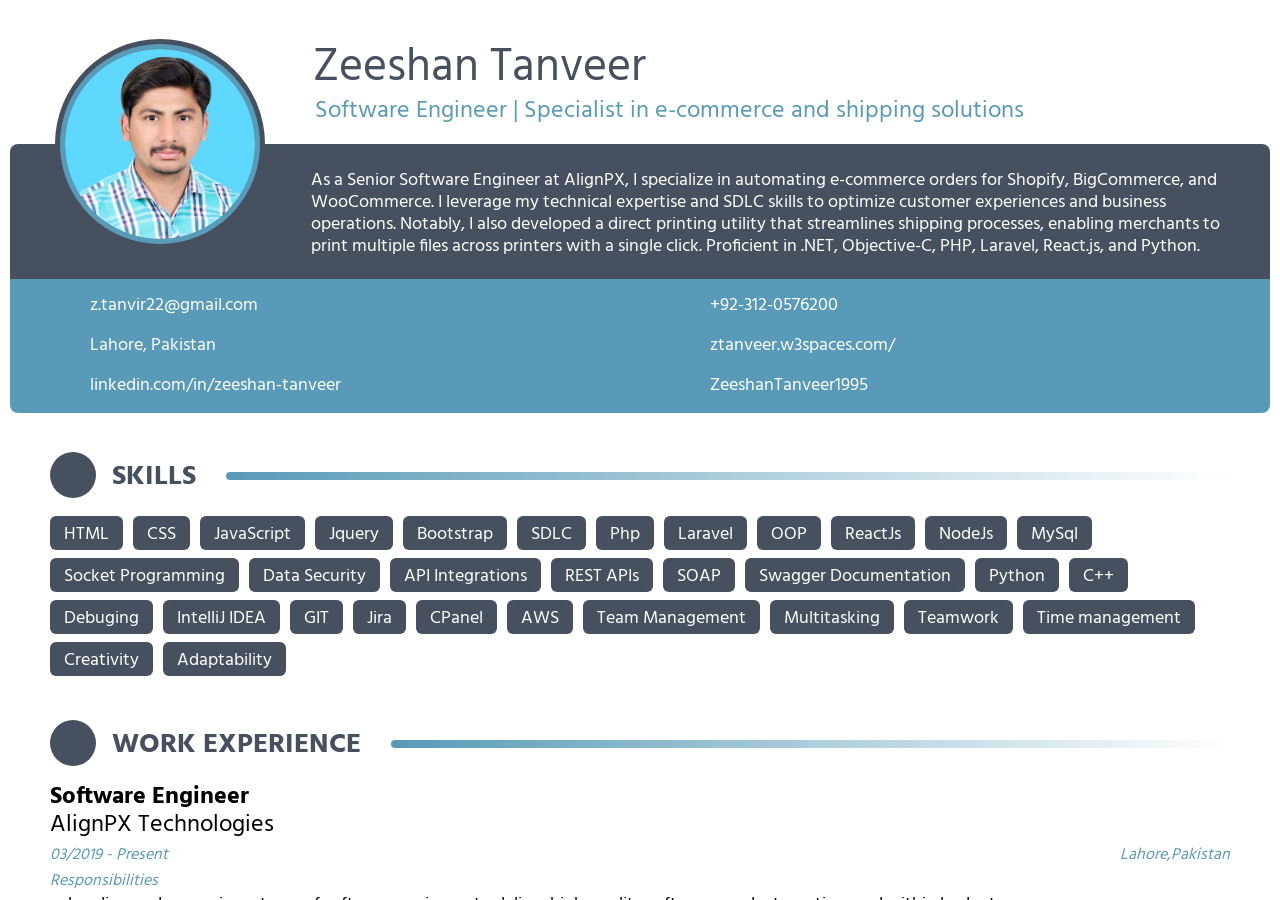
==== cv.html @ d934bdee "Update CV" ====
<!DOCTYPE html>
<!-- saved from url=(0073)https://novoresume.com/editor/resume/0f736590-a42b-11e8-a853-9d847cae6b27 -->
<html lang="en-US" xml:lang="en-US" id="q1xt_q-html" class="" style="">
<head>
    <meta http-equiv="Content-Type" content="text/html; charset=UTF-8">
    <link type="text/css" rel="stylesheet"
          href="./Novoresume_files/32e49870-25e3-11ee-87a1-9742576e4358-yna-side.min.css">
    <meta name="copyright" content="Novorésumé ApS">
    <meta name="format-detection" content="telephone=no">
    <meta name="viewport" content="width=device-width,minimum-scale=1">
    <link rel="shortcut icon" href="https://novoresume.com/nvlib/images/favi/favi.png">
    <link rel="apple-touch-icon" sizes="57x57" href="https://novoresume.com/nvlib/images/favi/57x57.png">
    <link rel="apple-touch-icon" sizes="60x60" href="https://novoresume.com/nvlib/images/favi/60x60.png">
    <link rel="apple-touch-icon" sizes="72x72" href="https://novoresume.com/nvlib/images/favi/72x72.png">
    <link rel="apple-touch-icon" sizes="76x76" href="https://novoresume.com/nvlib/images/favi/76x76.png">
    <link rel="apple-touch-icon" sizes="114x114" href="https://novoresume.com/nvlib/images/favi/114x114.png">
    <link rel="apple-touch-icon" sizes="120x120" href="https://novoresume.com/nvlib/images/favi/120x120.png">
    <link rel="apple-touch-icon" sizes="144x144" href="https://novoresume.com/nvlib/images/favi/144x144.png">
    <link rel="apple-touch-icon" sizes="152x152" href="https://novoresume.com/nvlib/images/favi/152x152.png">
    <link rel="apple-touch-icon" sizes="180x180" href="https://novoresume.com/nvlib/images/favi/180x180.png">
    <link rel="icon" type="image/png" sizes="192x192" href="https://novoresume.com/nvlib/images/favi/192x192.png">
    <link rel="icon" type="image/png" sizes="32x32" href="https://novoresume.com/nvlib/images/favi/32x32.png">
    <link rel="icon" type="image/png" sizes="96x96" href="https://novoresume.com/nvlib/images/favi/96x96.png">
    <link rel="icon" type="image/png" sizes="16x16" href="https://novoresume.com/nvlib/images/favi/16x16.png">
    <style>.q1um_q[data-q1un_q-option="ubuntu"] .q1un_q-a p, .q1um_q[data-q1un_q-option="ubuntu"] .q1un_q-a .q1ro_q p, .q1um_q[data-q1un_q-option="ubuntu"] .q1un_q-a .q1ro_q-el p, .q1um_q[data-q1un_q-option="ubuntu"] .q1un_q-a span, .q1um_q[data-q1un_q-option="ubuntu"] .q1un_q-a .q1ro_q span, .q1um_q[data-q1un_q-option="ubuntu"] .q1un_q-a .q1ro_q-el span, .q1um_q[data-q1un_q-option="ubuntu"] .q1un_q-a a, .q1um_q[data-q1un_q-option="ubuntu"] .q1un_q-a .q1ro_q a, .q1um_q[data-q1un_q-option="ubuntu"] .q1un_q-a .q1ro_q-el a, .q1um_q[data-q1un_q-option="ubuntu"] .q1un_q-a li, .q1um_q[data-q1un_q-option="ubuntu"] .q1un_q-a .q1ro_q li, .q1um_q[data-q1un_q-option="ubuntu"] .q1un_q-a .q1ro_q-el li, .q1um_q[data-q1un_q-option="ubuntu"] .q1un_q-a u, .q1um_q[data-q1un_q-option="ubuntu"] .q1un_q-a .q1ro_q u, .q1um_q[data-q1un_q-option="ubuntu"] .q1un_q-a .q1ro_q-el u, .q1um_q[data-q1un_q-option="ubuntu"] .q1un_q-a b, .q1um_q[data-q1un_q-option="ubuntu"] .q1un_q-a .q1ro_q b, .q1um_q[data-q1un_q-option="ubuntu"] .q1un_q-a .q1ro_q-el b, .q1um_q[data-q1un_q-option="ubuntu"] .q1un_q-a i, .q1um_q[data-q1un_q-option="ubuntu"] .q1un_q-a .q1ro_q i, .q1um_q[data-q1un_q-option="ubuntu"] .q1un_q-a .q1ro_q-el i, .q1um_q[data-q1un_q-option="ubuntu"] .q1un_q-a ul, .q1um_q[data-q1un_q-option="ubuntu"] .q1un_q-a .q1ro_q ul, .q1um_q[data-q1un_q-option="ubuntu"] .q1un_q-a .q1ro_q-el ul, .q1um_q[data-q1un_q-option="ubuntu"] .q1un_q-a, .q1um_q[data-q1un_q-option="ubuntu"] .q1un_q-a .q1ro_q, .q1um_q[data-q1un_q-option="ubuntu"] .q1un_q-a .q1ro_q-el {
        font-family: 'Ubuntu' !important;
    }

    .q1um_q[data-q1un_q-option="ubuntu"] .q1un_q-b p, .q1um_q[data-q1un_q-option="ubuntu"] .q1un_q-b .q1ro_q p, .q1um_q[data-q1un_q-option="ubuntu"] .q1un_q-b .q1ro_q-el p, .q1um_q[data-q1un_q-option="ubuntu"] .q1un_q-b span, .q1um_q[data-q1un_q-option="ubuntu"] .q1un_q-b .q1ro_q span, .q1um_q[data-q1un_q-option="ubuntu"] .q1un_q-b .q1ro_q-el span, .q1um_q[data-q1un_q-option="ubuntu"] .q1un_q-b a, .q1um_q[data-q1un_q-option="ubuntu"] .q1un_q-b .q1ro_q a, .q1um_q[data-q1un_q-option="ubuntu"] .q1un_q-b .q1ro_q-el a, .q1um_q[data-q1un_q-option="ubuntu"] .q1un_q-b li, .q1um_q[data-q1un_q-option="ubuntu"] .q1un_q-b .q1ro_q li, .q1um_q[data-q1un_q-option="ubuntu"] .q1un_q-b .q1ro_q-el li, .q1um_q[data-q1un_q-option="ubuntu"] .q1un_q-b u, .q1um_q[data-q1un_q-option="ubuntu"] .q1un_q-b .q1ro_q u, .q1um_q[data-q1un_q-option="ubuntu"] .q1un_q-b .q1ro_q-el u, .q1um_q[data-q1un_q-option="ubuntu"] .q1un_q-b b, .q1um_q[data-q1un_q-option="ubuntu"] .q1un_q-b .q1ro_q b, .q1um_q[data-q1un_q-option="ubuntu"] .q1un_q-b .q1ro_q-el b, .q1um_q[data-q1un_q-option="ubuntu"] .q1un_q-b i, .q1um_q[data-q1un_q-option="ubuntu"] .q1un_q-b .q1ro_q i, .q1um_q[data-q1un_q-option="ubuntu"] .q1un_q-b .q1ro_q-el i, .q1um_q[data-q1un_q-option="ubuntu"] .q1un_q-b ul, .q1um_q[data-q1un_q-option="ubuntu"] .q1un_q-b .q1ro_q ul, .q1um_q[data-q1un_q-option="ubuntu"] .q1un_q-b .q1ro_q-el ul, .q1um_q[data-q1un_q-option="ubuntu"] .q1un_q-b, .q1um_q[data-q1un_q-option="ubuntu"] .q1un_q-b .q1ro_q, .q1um_q[data-q1un_q-option="ubuntu"] .q1un_q-b .q1ro_q-el {
        font-family: 'Ubuntu' !important;
    }

    .q1um_q[data-q1un_q-option="ubuntu"] .q1un_q-c p, .q1um_q[data-q1un_q-option="ubuntu"] .q1un_q-c .q1ro_q p, .q1um_q[data-q1un_q-option="ubuntu"] .q1un_q-c .q1ro_q-el p, .q1um_q[data-q1un_q-option="ubuntu"] .q1un_q-c span, .q1um_q[data-q1un_q-option="ubuntu"] .q1un_q-c .q1ro_q span, .q1um_q[data-q1un_q-option="ubuntu"] .q1un_q-c .q1ro_q-el span, .q1um_q[data-q1un_q-option="ubuntu"] .q1un_q-c a, .q1um_q[data-q1un_q-option="ubuntu"] .q1un_q-c .q1ro_q a, .q1um_q[data-q1un_q-option="ubuntu"] .q1un_q-c .q1ro_q-el a, .q1um_q[data-q1un_q-option="ubuntu"] .q1un_q-c li, .q1um_q[data-q1un_q-option="ubuntu"] .q1un_q-c .q1ro_q li, .q1um_q[data-q1un_q-option="ubuntu"] .q1un_q-c .q1ro_q-el li, .q1um_q[data-q1un_q-option="ubuntu"] .q1un_q-c u, .q1um_q[data-q1un_q-option="ubuntu"] .q1un_q-c .q1ro_q u, .q1um_q[data-q1un_q-option="ubuntu"] .q1un_q-c .q1ro_q-el u, .q1um_q[data-q1un_q-option="ubuntu"] .q1un_q-c b, .q1um_q[data-q1un_q-option="ubuntu"] .q1un_q-c .q1ro_q b, .q1um_q[data-q1un_q-option="ubuntu"] .q1un_q-c .q1ro_q-el b, .q1um_q[data-q1un_q-option="ubuntu"] .q1un_q-c i, .q1um_q[data-q1un_q-option="ubuntu"] .q1un_q-c .q1ro_q i, .q1um_q[data-q1un_q-option="ubuntu"] .q1un_q-c .q1ro_q-el i, .q1um_q[data-q1un_q-option="ubuntu"] .q1un_q-c ul, .q1um_q[data-q1un_q-option="ubuntu"] .q1un_q-c .q1ro_q ul, .q1um_q[data-q1un_q-option="ubuntu"] .q1un_q-c .q1ro_q-el ul, .q1um_q[data-q1un_q-option="ubuntu"] .q1un_q-c, .q1um_q[data-q1un_q-option="ubuntu"] .q1un_q-c .q1ro_q, .q1um_q[data-q1un_q-option="ubuntu"] .q1un_q-c .q1ro_q-el {
        font-family: 'Ubuntu' !important;
    }

    .q1um_q[data-q1un_q-option="ubuntu"] .q1rq_q-letter-content-text p {
        font-family: 'Ubuntu' !important;
    }

    .q1um_q[data-q1un_q-option="ubuntu"] .q1rq_q-letter-content-text span {
        font-family: 'Ubuntu' !important;
    }

    .q1um_q[data-q1un_q-option="ubuntu"] .q1rq_q-letter-content-text a {
        font-family: 'Ubuntu' !important;
    }

    .q1um_q[data-q1un_q-option="ubuntu"] .q1rq_q-letter-content-text li {
        font-family: 'Ubuntu' !important;
    }

    .q1um_q[data-q1un_q-option="ubuntu"] .q1rq_q-letter-content-text u {
        font-family: 'Ubuntu' !important;
    }

    .q1um_q[data-q1un_q-option="ubuntu"] .q1rq_q-letter-content-text b {
        font-family: 'Ubuntu' !important;
    }

    .q1um_q[data-q1un_q-option="ubuntu"] .q1rq_q-letter-content-text i {
        font-family: 'Ubuntu' !important;
    }

    .q1um_q[data-q1un_q-option="ubuntu"] .q1rq_q-letter-content-text ul {
        font-family: 'Ubuntu' !important;
    }

    .q1um_q[data-q1un_q-option="ubuntu"] .q1rq_q-letter-content-text {
        font-family: 'Ubuntu' !important;
    }

    .q1um_q[data-q1un_q-option="raleway"] .q1un_q-a p, .q1um_q[data-q1un_q-option="raleway"] .q1un_q-a .q1ro_q p, .q1um_q[data-q1un_q-option="raleway"] .q1un_q-a .q1ro_q-el p, .q1um_q[data-q1un_q-option="raleway"] .q1un_q-a span, .q1um_q[data-q1un_q-option="raleway"] .q1un_q-a .q1ro_q span, .q1um_q[data-q1un_q-option="raleway"] .q1un_q-a .q1ro_q-el span, .q1um_q[data-q1un_q-option="raleway"] .q1un_q-a a, .q1um_q[data-q1un_q-option="raleway"] .q1un_q-a .q1ro_q a, .q1um_q[data-q1un_q-option="raleway"] .q1un_q-a .q1ro_q-el a, .q1um_q[data-q1un_q-option="raleway"] .q1un_q-a li, .q1um_q[data-q1un_q-option="raleway"] .q1un_q-a .q1ro_q li, .q1um_q[data-q1un_q-option="raleway"] .q1un_q-a .q1ro_q-el li, .q1um_q[data-q1un_q-option="raleway"] .q1un_q-a u, .q1um_q[data-q1un_q-option="raleway"] .q1un_q-a .q1ro_q u, .q1um_q[data-q1un_q-option="raleway"] .q1un_q-a .q1ro_q-el u, .q1um_q[data-q1un_q-option="raleway"] .q1un_q-a b, .q1um_q[data-q1un_q-option="raleway"] .q1un_q-a .q1ro_q b, .q1um_q[data-q1un_q-option="raleway"] .q1un_q-a .q1ro_q-el b, .q1um_q[data-q1un_q-option="raleway"] .q1un_q-a i, .q1um_q[data-q1un_q-option="raleway"] .q1un_q-a .q1ro_q i, .q1um_q[data-q1un_q-option="raleway"] .q1un_q-a .q1ro_q-el i, .q1um_q[data-q1un_q-option="raleway"] .q1un_q-a ul, .q1um_q[data-q1un_q-option="raleway"] .q1un_q-a .q1ro_q ul, .q1um_q[data-q1un_q-option="raleway"] .q1un_q-a .q1ro_q-el ul, .q1um_q[data-q1un_q-option="raleway"] .q1un_q-a, .q1um_q[data-q1un_q-option="raleway"] .q1un_q-a .q1ro_q, .q1um_q[data-q1un_q-option="raleway"] .q1un_q-a .q1ro_q-el {
        font-family: 'Raleway' !important;
    }

    .q1um_q[data-q1un_q-option="raleway"] .q1un_q-b p, .q1um_q[data-q1un_q-option="raleway"] .q1un_q-b .q1ro_q p, .q1um_q[data-q1un_q-option="raleway"] .q1un_q-b .q1ro_q-el p, .q1um_q[data-q1un_q-option="raleway"] .q1un_q-b span, .q1um_q[data-q1un_q-option="raleway"] .q1un_q-b .q1ro_q span, .q1um_q[data-q1un_q-option="raleway"] .q1un_q-b .q1ro_q-el span, .q1um_q[data-q1un_q-option="raleway"] .q1un_q-b a, .q1um_q[data-q1un_q-option="raleway"] .q1un_q-b .q1ro_q a, .q1um_q[data-q1un_q-option="raleway"] .q1un_q-b .q1ro_q-el a, .q1um_q[data-q1un_q-option="raleway"] .q1un_q-b li, .q1um_q[data-q1un_q-option="raleway"] .q1un_q-b .q1ro_q li, .q1um_q[data-q1un_q-option="raleway"] .q1un_q-b .q1ro_q-el li, .q1um_q[data-q1un_q-option="raleway"] .q1un_q-b u, .q1um_q[data-q1un_q-option="raleway"] .q1un_q-b .q1ro_q u, .q1um_q[data-q1un_q-option="raleway"] .q1un_q-b .q1ro_q-el u, .q1um_q[data-q1un_q-option="raleway"] .q1un_q-b b, .q1um_q[data-q1un_q-option="raleway"] .q1un_q-b .q1ro_q b, .q1um_q[data-q1un_q-option="raleway"] .q1un_q-b .q1ro_q-el b, .q1um_q[data-q1un_q-option="raleway"] .q1un_q-b i, .q1um_q[data-q1un_q-option="raleway"] .q1un_q-b .q1ro_q i, .q1um_q[data-q1un_q-option="raleway"] .q1un_q-b .q1ro_q-el i, .q1um_q[data-q1un_q-option="raleway"] .q1un_q-b ul, .q1um_q[data-q1un_q-option="raleway"] .q1un_q-b .q1ro_q ul, .q1um_q[data-q1un_q-option="raleway"] .q1un_q-b .q1ro_q-el ul, .q1um_q[data-q1un_q-option="raleway"] .q1un_q-b, .q1um_q[data-q1un_q-option="raleway"] .q1un_q-b .q1ro_q, .q1um_q[data-q1un_q-option="raleway"] .q1un_q-b .q1ro_q-el {
        font-family: 'Raleway' !important;
    }

    .q1um_q[data-q1un_q-option="raleway"] .q1un_q-c p, .q1um_q[data-q1un_q-option="raleway"] .q1un_q-c .q1ro_q p, .q1um_q[data-q1un_q-option="raleway"] .q1un_q-c .q1ro_q-el p, .q1um_q[data-q1un_q-option="raleway"] .q1un_q-c span, .q1um_q[data-q1un_q-option="raleway"] .q1un_q-c .q1ro_q span, .q1um_q[data-q1un_q-option="raleway"] .q1un_q-c .q1ro_q-el span, .q1um_q[data-q1un_q-option="raleway"] .q1un_q-c a, .q1um_q[data-q1un_q-option="raleway"] .q1un_q-c .q1ro_q a, .q1um_q[data-q1un_q-option="raleway"] .q1un_q-c .q1ro_q-el a, .q1um_q[data-q1un_q-option="raleway"] .q1un_q-c li, .q1um_q[data-q1un_q-option="raleway"] .q1un_q-c .q1ro_q li, .q1um_q[data-q1un_q-option="raleway"] .q1un_q-c .q1ro_q-el li, .q1um_q[data-q1un_q-option="raleway"] .q1un_q-c u, .q1um_q[data-q1un_q-option="raleway"] .q1un_q-c .q1ro_q u, .q1um_q[data-q1un_q-option="raleway"] .q1un_q-c .q1ro_q-el u, .q1um_q[data-q1un_q-option="raleway"] .q1un_q-c b, .q1um_q[data-q1un_q-option="raleway"] .q1un_q-c .q1ro_q b, .q1um_q[data-q1un_q-option="raleway"] .q1un_q-c .q1ro_q-el b, .q1um_q[data-q1un_q-option="raleway"] .q1un_q-c i, .q1um_q[data-q1un_q-option="raleway"] .q1un_q-c .q1ro_q i, .q1um_q[data-q1un_q-option="raleway"] .q1un_q-c .q1ro_q-el i, .q1um_q[data-q1un_q-option="raleway"] .q1un_q-c ul, .q1um_q[data-q1un_q-option="raleway"] .q1un_q-c .q1ro_q ul, .q1um_q[data-q1un_q-option="raleway"] .q1un_q-c .q1ro_q-el ul, .q1um_q[data-q1un_q-option="raleway"] .q1un_q-c, .q1um_q[data-q1un_q-option="raleway"] .q1un_q-c .q1ro_q, .q1um_q[data-q1un_q-option="raleway"] .q1un_q-c .q1ro_q-el {
        font-family: 'Raleway' !important;
    }

    .q1um_q[data-q1un_q-option="raleway"] .q1rq_q-letter-content-text p {
        font-family: 'Raleway' !important;
    }

    .q1um_q[data-q1un_q-option="raleway"] .q1rq_q-letter-content-text span {
        font-family: 'Raleway' !important;
    }

    .q1um_q[data-q1un_q-option="raleway"] .q1rq_q-letter-content-text a {
        font-family: 'Raleway' !important;
    }

    .q1um_q[data-q1un_q-option="raleway"] .q1rq_q-letter-content-text li {
        font-family: 'Raleway' !important;
    }

    .q1um_q[data-q1un_q-option="raleway"] .q1rq_q-letter-content-text u {
        font-family: 'Raleway' !important;
    }

    .q1um_q[data-q1un_q-option="raleway"] .q1rq_q-letter-content-text b {
        font-family: 'Raleway' !important;
    }

    .q1um_q[data-q1un_q-option="raleway"] .q1rq_q-letter-content-text i {
        font-family: 'Raleway' !important;
    }

    .q1um_q[data-q1un_q-option="raleway"] .q1rq_q-letter-content-text ul {
        font-family: 'Raleway' !important;
    }

    .q1um_q[data-q1un_q-option="raleway"] .q1rq_q-letter-content-text {
        font-family: 'Raleway' !important;
    }

    .q1um_q[data-q1un_q-option="roboto"] .q1un_q-a p, .q1um_q[data-q1un_q-option="roboto"] .q1un_q-a .q1ro_q p, .q1um_q[data-q1un_q-option="roboto"] .q1un_q-a .q1ro_q-el p, .q1um_q[data-q1un_q-option="roboto"] .q1un_q-a span, .q1um_q[data-q1un_q-option="roboto"] .q1un_q-a .q1ro_q span, .q1um_q[data-q1un_q-option="roboto"] .q1un_q-a .q1ro_q-el span, .q1um_q[data-q1un_q-option="roboto"] .q1un_q-a a, .q1um_q[data-q1un_q-option="roboto"] .q1un_q-a .q1ro_q a, .q1um_q[data-q1un_q-option="roboto"] .q1un_q-a .q1ro_q-el a, .q1um_q[data-q1un_q-option="roboto"] .q1un_q-a li, .q1um_q[data-q1un_q-option="roboto"] .q1un_q-a .q1ro_q li, .q1um_q[data-q1un_q-option="roboto"] .q1un_q-a .q1ro_q-el li, .q1um_q[data-q1un_q-option="roboto"] .q1un_q-a u, .q1um_q[data-q1un_q-option="roboto"] .q1un_q-a .q1ro_q u, .q1um_q[data-q1un_q-option="roboto"] .q1un_q-a .q1ro_q-el u, .q1um_q[data-q1un_q-option="roboto"] .q1un_q-a b, .q1um_q[data-q1un_q-option="roboto"] .q1un_q-a .q1ro_q b, .q1um_q[data-q1un_q-option="roboto"] .q1un_q-a .q1ro_q-el b, .q1um_q[data-q1un_q-option="roboto"] .q1un_q-a i, .q1um_q[data-q1un_q-option="roboto"] .q1un_q-a .q1ro_q i, .q1um_q[data-q1un_q-option="roboto"] .q1un_q-a .q1ro_q-el i, .q1um_q[data-q1un_q-option="roboto"] .q1un_q-a ul, .q1um_q[data-q1un_q-option="roboto"] .q1un_q-a .q1ro_q ul, .q1um_q[data-q1un_q-option="roboto"] .q1un_q-a .q1ro_q-el ul, .q1um_q[data-q1un_q-option="roboto"] .q1un_q-a, .q1um_q[data-q1un_q-option="roboto"] .q1un_q-a .q1ro_q, .q1um_q[data-q1un_q-option="roboto"] .q1un_q-a .q1ro_q-el {
        font-family: 'Roboto' !important;
    }

    .q1um_q[data-q1un_q-option="roboto"] .q1un_q-b p, .q1um_q[data-q1un_q-option="roboto"] .q1un_q-b .q1ro_q p, .q1um_q[data-q1un_q-option="roboto"] .q1un_q-b .q1ro_q-el p, .q1um_q[data-q1un_q-option="roboto"] .q1un_q-b span, .q1um_q[data-q1un_q-option="roboto"] .q1un_q-b .q1ro_q span, .q1um_q[data-q1un_q-option="roboto"] .q1un_q-b .q1ro_q-el span, .q1um_q[data-q1un_q-option="roboto"] .q1un_q-b a, .q1um_q[data-q1un_q-option="roboto"] .q1un_q-b .q1ro_q a, .q1um_q[data-q1un_q-option="roboto"] .q1un_q-b .q1ro_q-el a, .q1um_q[data-q1un_q-option="roboto"] .q1un_q-b li, .q1um_q[data-q1un_q-option="roboto"] .q1un_q-b .q1ro_q li, .q1um_q[data-q1un_q-option="roboto"] .q1un_q-b .q1ro_q-el li, .q1um_q[data-q1un_q-option="roboto"] .q1un_q-b u, .q1um_q[data-q1un_q-option="roboto"] .q1un_q-b .q1ro_q u, .q1um_q[data-q1un_q-option="roboto"] .q1un_q-b .q1ro_q-el u, .q1um_q[data-q1un_q-option="roboto"] .q1un_q-b b, .q1um_q[data-q1un_q-option="roboto"] .q1un_q-b .q1ro_q b, .q1um_q[data-q1un_q-option="roboto"] .q1un_q-b .q1ro_q-el b, .q1um_q[data-q1un_q-option="roboto"] .q1un_q-b i, .q1um_q[data-q1un_q-option="roboto"] .q1un_q-b .q1ro_q i, .q1um_q[data-q1un_q-option="roboto"] .q1un_q-b .q1ro_q-el i, .q1um_q[data-q1un_q-option="roboto"] .q1un_q-b ul, .q1um_q[data-q1un_q-option="roboto"] .q1un_q-b .q1ro_q ul, .q1um_q[data-q1un_q-option="roboto"] .q1un_q-b .q1ro_q-el ul, .q1um_q[data-q1un_q-option="roboto"] .q1un_q-b, .q1um_q[data-q1un_q-option="roboto"] .q1un_q-b .q1ro_q, .q1um_q[data-q1un_q-option="roboto"] .q1un_q-b .q1ro_q-el {
        font-family: 'Roboto' !important;
    }

    .q1um_q[data-q1un_q-option="roboto"] .q1un_q-c p, .q1um_q[data-q1un_q-option="roboto"] .q1un_q-c .q1ro_q p, .q1um_q[data-q1un_q-option="roboto"] .q1un_q-c .q1ro_q-el p, .q1um_q[data-q1un_q-option="roboto"] .q1un_q-c span, .q1um_q[data-q1un_q-option="roboto"] .q1un_q-c .q1ro_q span, .q1um_q[data-q1un_q-option="roboto"] .q1un_q-c .q1ro_q-el span, .q1um_q[data-q1un_q-option="roboto"] .q1un_q-c a, .q1um_q[data-q1un_q-option="roboto"] .q1un_q-c .q1ro_q a, .q1um_q[data-q1un_q-option="roboto"] .q1un_q-c .q1ro_q-el a, .q1um_q[data-q1un_q-option="roboto"] .q1un_q-c li, .q1um_q[data-q1un_q-option="roboto"] .q1un_q-c .q1ro_q li, .q1um_q[data-q1un_q-option="roboto"] .q1un_q-c .q1ro_q-el li, .q1um_q[data-q1un_q-option="roboto"] .q1un_q-c u, .q1um_q[data-q1un_q-option="roboto"] .q1un_q-c .q1ro_q u, .q1um_q[data-q1un_q-option="roboto"] .q1un_q-c .q1ro_q-el u, .q1um_q[data-q1un_q-option="roboto"] .q1un_q-c b, .q1um_q[data-q1un_q-option="roboto"] .q1un_q-c .q1ro_q b, .q1um_q[data-q1un_q-option="roboto"] .q1un_q-c .q1ro_q-el b, .q1um_q[data-q1un_q-option="roboto"] .q1un_q-c i, .q1um_q[data-q1un_q-option="roboto"] .q1un_q-c .q1ro_q i, .q1um_q[data-q1un_q-option="roboto"] .q1un_q-c .q1ro_q-el i, .q1um_q[data-q1un_q-option="roboto"] .q1un_q-c ul, .q1um_q[data-q1un_q-option="roboto"] .q1un_q-c .q1ro_q ul, .q1um_q[data-q1un_q-option="roboto"] .q1un_q-c .q1ro_q-el ul, .q1um_q[data-q1un_q-option="roboto"] .q1un_q-c, .q1um_q[data-q1un_q-option="roboto"] .q1un_q-c .q1ro_q, .q1um_q[data-q1un_q-option="roboto"] .q1un_q-c .q1ro_q-el {
        font-family: 'Roboto' !important;
    }

    .q1um_q[data-q1un_q-option="roboto"] .q1rq_q-letter-content-text p {
        font-family: 'Roboto' !important;
    }

    .q1um_q[data-q1un_q-option="roboto"] .q1rq_q-letter-content-text span {
        font-family: 'Roboto' !important;
    }

    .q1um_q[data-q1un_q-option="roboto"] .q1rq_q-letter-content-text a {
        font-family: 'Roboto' !important;
    }

    .q1um_q[data-q1un_q-option="roboto"] .q1rq_q-letter-content-text li {
        font-family: 'Roboto' !important;
    }

    .q1um_q[data-q1un_q-option="roboto"] .q1rq_q-letter-content-text u {
        font-family: 'Roboto' !important;
    }

    .q1um_q[data-q1un_q-option="roboto"] .q1rq_q-letter-content-text b {
        font-family: 'Roboto' !important;
    }

    .q1um_q[data-q1un_q-option="roboto"] .q1rq_q-letter-content-text i {
        font-family: 'Roboto' !important;
    }

    .q1um_q[data-q1un_q-option="roboto"] .q1rq_q-letter-content-text ul {
        font-family: 'Roboto' !important;
    }

    .q1um_q[data-q1un_q-option="roboto"] .q1rq_q-letter-content-text {
        font-family: 'Roboto' !important;
    }

    .q1um_q[data-q1un_q-option="quicksand"] .q1un_q-a p, .q1um_q[data-q1un_q-option="quicksand"] .q1un_q-a .q1ro_q p, .q1um_q[data-q1un_q-option="quicksand"] .q1un_q-a .q1ro_q-el p, .q1um_q[data-q1un_q-option="quicksand"] .q1un_q-a span, .q1um_q[data-q1un_q-option="quicksand"] .q1un_q-a .q1ro_q span, .q1um_q[data-q1un_q-option="quicksand"] .q1un_q-a .q1ro_q-el span, .q1um_q[data-q1un_q-option="quicksand"] .q1un_q-a a, .q1um_q[data-q1un_q-option="quicksand"] .q1un_q-a .q1ro_q a, .q1um_q[data-q1un_q-option="quicksand"] .q1un_q-a .q1ro_q-el a, .q1um_q[data-q1un_q-option="quicksand"] .q1un_q-a li, .q1um_q[data-q1un_q-option="quicksand"] .q1un_q-a .q1ro_q li, .q1um_q[data-q1un_q-option="quicksand"] .q1un_q-a .q1ro_q-el li, .q1um_q[data-q1un_q-option="quicksand"] .q1un_q-a u, .q1um_q[data-q1un_q-option="quicksand"] .q1un_q-a .q1ro_q u, .q1um_q[data-q1un_q-option="quicksand"] .q1un_q-a .q1ro_q-el u, .q1um_q[data-q1un_q-option="quicksand"] .q1un_q-a b, .q1um_q[data-q1un_q-option="quicksand"] .q1un_q-a .q1ro_q b, .q1um_q[data-q1un_q-option="quicksand"] .q1un_q-a .q1ro_q-el b, .q1um_q[data-q1un_q-option="quicksand"] .q1un_q-a i, .q1um_q[data-q1un_q-option="quicksand"] .q1un_q-a .q1ro_q i, .q1um_q[data-q1un_q-option="quicksand"] .q1un_q-a .q1ro_q-el i, .q1um_q[data-q1un_q-option="quicksand"] .q1un_q-a ul, .q1um_q[data-q1un_q-option="quicksand"] .q1un_q-a .q1ro_q ul, .q1um_q[data-q1un_q-option="quicksand"] .q1un_q-a .q1ro_q-el ul, .q1um_q[data-q1un_q-option="quicksand"] .q1un_q-a, .q1um_q[data-q1un_q-option="quicksand"] .q1un_q-a .q1ro_q, .q1um_q[data-q1un_q-option="quicksand"] .q1un_q-a .q1ro_q-el {
        font-family: 'Quicksand' !important;
    }

    .q1um_q[data-q1un_q-option="quicksand"] .q1un_q-b p, .q1um_q[data-q1un_q-option="quicksand"] .q1un_q-b .q1ro_q p, .q1um_q[data-q1un_q-option="quicksand"] .q1un_q-b .q1ro_q-el p, .q1um_q[data-q1un_q-option="quicksand"] .q1un_q-b span, .q1um_q[data-q1un_q-option="quicksand"] .q1un_q-b .q1ro_q span, .q1um_q[data-q1un_q-option="quicksand"] .q1un_q-b .q1ro_q-el span, .q1um_q[data-q1un_q-option="quicksand"] .q1un_q-b a, .q1um_q[data-q1un_q-option="quicksand"] .q1un_q-b .q1ro_q a, .q1um_q[data-q1un_q-option="quicksand"] .q1un_q-b .q1ro_q-el a, .q1um_q[data-q1un_q-option="quicksand"] .q1un_q-b li, .q1um_q[data-q1un_q-option="quicksand"] .q1un_q-b .q1ro_q li, .q1um_q[data-q1un_q-option="quicksand"] .q1un_q-b .q1ro_q-el li, .q1um_q[data-q1un_q-option="quicksand"] .q1un_q-b u, .q1um_q[data-q1un_q-option="quicksand"] .q1un_q-b .q1ro_q u, .q1um_q[data-q1un_q-option="quicksand"] .q1un_q-b .q1ro_q-el u, .q1um_q[data-q1un_q-option="quicksand"] .q1un_q-b b, .q1um_q[data-q1un_q-option="quicksand"] .q1un_q-b .q1ro_q b, .q1um_q[data-q1un_q-option="quicksand"] .q1un_q-b .q1ro_q-el b, .q1um_q[data-q1un_q-option="quicksand"] .q1un_q-b i, .q1um_q[data-q1un_q-option="quicksand"] .q1un_q-b .q1ro_q i, .q1um_q[data-q1un_q-option="quicksand"] .q1un_q-b .q1ro_q-el i, .q1um_q[data-q1un_q-option="quicksand"] .q1un_q-b ul, .q1um_q[data-q1un_q-option="quicksand"] .q1un_q-b .q1ro_q ul, .q1um_q[data-q1un_q-option="quicksand"] .q1un_q-b .q1ro_q-el ul, .q1um_q[data-q1un_q-option="quicksand"] .q1un_q-b, .q1um_q[data-q1un_q-option="quicksand"] .q1un_q-b .q1ro_q, .q1um_q[data-q1un_q-option="quicksand"] .q1un_q-b .q1ro_q-el {
        font-family: 'Quicksand' !important;
    }

    .q1um_q[data-q1un_q-option="quicksand"] .q1un_q-c p, .q1um_q[data-q1un_q-option="quicksand"] .q1un_q-c .q1ro_q p, .q1um_q[data-q1un_q-option="quicksand"] .q1un_q-c .q1ro_q-el p, .q1um_q[data-q1un_q-option="quicksand"] .q1un_q-c span, .q1um_q[data-q1un_q-option="quicksand"] .q1un_q-c .q1ro_q span, .q1um_q[data-q1un_q-option="quicksand"] .q1un_q-c .q1ro_q-el span, .q1um_q[data-q1un_q-option="quicksand"] .q1un_q-c a, .q1um_q[data-q1un_q-option="quicksand"] .q1un_q-c .q1ro_q a, .q1um_q[data-q1un_q-option="quicksand"] .q1un_q-c .q1ro_q-el a, .q1um_q[data-q1un_q-option="quicksand"] .q1un_q-c li, .q1um_q[data-q1un_q-option="quicksand"] .q1un_q-c .q1ro_q li, .q1um_q[data-q1un_q-option="quicksand"] .q1un_q-c .q1ro_q-el li, .q1um_q[data-q1un_q-option="quicksand"] .q1un_q-c u, .q1um_q[data-q1un_q-option="quicksand"] .q1un_q-c .q1ro_q u, .q1um_q[data-q1un_q-option="quicksand"] .q1un_q-c .q1ro_q-el u, .q1um_q[data-q1un_q-option="quicksand"] .q1un_q-c b, .q1um_q[data-q1un_q-option="quicksand"] .q1un_q-c .q1ro_q b, .q1um_q[data-q1un_q-option="quicksand"] .q1un_q-c .q1ro_q-el b, .q1um_q[data-q1un_q-option="quicksand"] .q1un_q-c i, .q1um_q[data-q1un_q-option="quicksand"] .q1un_q-c .q1ro_q i, .q1um_q[data-q1un_q-option="quicksand"] .q1un_q-c .q1ro_q-el i, .q1um_q[data-q1un_q-option="quicksand"] .q1un_q-c ul, .q1um_q[data-q1un_q-option="quicksand"] .q1un_q-c .q1ro_q ul, .q1um_q[data-q1un_q-option="quicksand"] .q1un_q-c .q1ro_q-el ul, .q1um_q[data-q1un_q-option="quicksand"] .q1un_q-c, .q1um_q[data-q1un_q-option="quicksand"] .q1un_q-c .q1ro_q, .q1um_q[data-q1un_q-option="quicksand"] .q1un_q-c .q1ro_q-el {
        font-family: 'Quicksand' !important;
    }

    .q1um_q[data-q1un_q-option="quicksand"] .q1rq_q-letter-content-text p {
        font-family: 'Quicksand' !important;
    }

    .q1um_q[data-q1un_q-option="quicksand"] .q1rq_q-letter-content-text span {
        font-family: 'Quicksand' !important;
    }

    .q1um_q[data-q1un_q-option="quicksand"] .q1rq_q-letter-content-text a {
        font-family: 'Quicksand' !important;
    }

    .q1um_q[data-q1un_q-option="quicksand"] .q1rq_q-letter-content-text li {
        font-family: 'Quicksand' !important;
    }

    .q1um_q[data-q1un_q-option="quicksand"] .q1rq_q-letter-content-text u {
        font-family: 'Quicksand' !important;
    }

    .q1um_q[data-q1un_q-option="quicksand"] .q1rq_q-letter-content-text b {
        font-family: 'Quicksand' !important;
    }

    .q1um_q[data-q1un_q-option="quicksand"] .q1rq_q-letter-content-text i {
        font-family: 'Quicksand' !important;
    }

    .q1um_q[data-q1un_q-option="quicksand"] .q1rq_q-letter-content-text ul {
        font-family: 'Quicksand' !important;
    }

    .q1um_q[data-q1un_q-option="quicksand"] .q1rq_q-letter-content-text {
        font-family: 'Quicksand' !important;
    }

    .q1um_q[data-q1un_q-option="overpass"] .q1un_q-a p, .q1um_q[data-q1un_q-option="overpass"] .q1un_q-a .q1ro_q p, .q1um_q[data-q1un_q-option="overpass"] .q1un_q-a .q1ro_q-el p, .q1um_q[data-q1un_q-option="overpass"] .q1un_q-a span, .q1um_q[data-q1un_q-option="overpass"] .q1un_q-a .q1ro_q span, .q1um_q[data-q1un_q-option="overpass"] .q1un_q-a .q1ro_q-el span, .q1um_q[data-q1un_q-option="overpass"] .q1un_q-a a, .q1um_q[data-q1un_q-option="overpass"] .q1un_q-a .q1ro_q a, .q1um_q[data-q1un_q-option="overpass"] .q1un_q-a .q1ro_q-el a, .q1um_q[data-q1un_q-option="overpass"] .q1un_q-a li, .q1um_q[data-q1un_q-option="overpass"] .q1un_q-a .q1ro_q li, .q1um_q[data-q1un_q-option="overpass"] .q1un_q-a .q1ro_q-el li, .q1um_q[data-q1un_q-option="overpass"] .q1un_q-a u, .q1um_q[data-q1un_q-option="overpass"] .q1un_q-a .q1ro_q u, .q1um_q[data-q1un_q-option="overpass"] .q1un_q-a .q1ro_q-el u, .q1um_q[data-q1un_q-option="overpass"] .q1un_q-a b, .q1um_q[data-q1un_q-option="overpass"] .q1un_q-a .q1ro_q b, .q1um_q[data-q1un_q-option="overpass"] .q1un_q-a .q1ro_q-el b, .q1um_q[data-q1un_q-option="overpass"] .q1un_q-a i, .q1um_q[data-q1un_q-option="overpass"] .q1un_q-a .q1ro_q i, .q1um_q[data-q1un_q-option="overpass"] .q1un_q-a .q1ro_q-el i, .q1um_q[data-q1un_q-option="overpass"] .q1un_q-a ul, .q1um_q[data-q1un_q-option="overpass"] .q1un_q-a .q1ro_q ul, .q1um_q[data-q1un_q-option="overpass"] .q1un_q-a .q1ro_q-el ul, .q1um_q[data-q1un_q-option="overpass"] .q1un_q-a, .q1um_q[data-q1un_q-option="overpass"] .q1un_q-a .q1ro_q, .q1um_q[data-q1un_q-option="overpass"] .q1un_q-a .q1ro_q-el {
        font-family: 'Overpass' !important;
    }

    .q1um_q[data-q1un_q-option="overpass"] .q1un_q-b p, .q1um_q[data-q1un_q-option="overpass"] .q1un_q-b .q1ro_q p, .q1um_q[data-q1un_q-option="overpass"] .q1un_q-b .q1ro_q-el p, .q1um_q[data-q1un_q-option="overpass"] .q1un_q-b span, .q1um_q[data-q1un_q-option="overpass"] .q1un_q-b .q1ro_q span, .q1um_q[data-q1un_q-option="overpass"] .q1un_q-b .q1ro_q-el span, .q1um_q[data-q1un_q-option="overpass"] .q1un_q-b a, .q1um_q[data-q1un_q-option="overpass"] .q1un_q-b .q1ro_q a, .q1um_q[data-q1un_q-option="overpass"] .q1un_q-b .q1ro_q-el a, .q1um_q[data-q1un_q-option="overpass"] .q1un_q-b li, .q1um_q[data-q1un_q-option="overpass"] .q1un_q-b .q1ro_q li, .q1um_q[data-q1un_q-option="overpass"] .q1un_q-b .q1ro_q-el li, .q1um_q[data-q1un_q-option="overpass"] .q1un_q-b u, .q1um_q[data-q1un_q-option="overpass"] .q1un_q-b .q1ro_q u, .q1um_q[data-q1un_q-option="overpass"] .q1un_q-b .q1ro_q-el u, .q1um_q[data-q1un_q-option="overpass"] .q1un_q-b b, .q1um_q[data-q1un_q-option="overpass"] .q1un_q-b .q1ro_q b, .q1um_q[data-q1un_q-option="overpass"] .q1un_q-b .q1ro_q-el b, .q1um_q[data-q1un_q-option="overpass"] .q1un_q-b i, .q1um_q[data-q1un_q-option="overpass"] .q1un_q-b .q1ro_q i, .q1um_q[data-q1un_q-option="overpass"] .q1un_q-b .q1ro_q-el i, .q1um_q[data-q1un_q-option="overpass"] .q1un_q-b ul, .q1um_q[data-q1un_q-option="overpass"] .q1un_q-b .q1ro_q ul, .q1um_q[data-q1un_q-option="overpass"] .q1un_q-b .q1ro_q-el ul, .q1um_q[data-q1un_q-option="overpass"] .q1un_q-b, .q1um_q[data-q1un_q-option="overpass"] .q1un_q-b .q1ro_q, .q1um_q[data-q1un_q-option="overpass"] .q1un_q-b .q1ro_q-el {
        font-family: 'Overpass' !important;
    }

    .q1um_q[data-q1un_q-option="overpass"] .q1un_q-c p, .q1um_q[data-q1un_q-option="overpass"] .q1un_q-c .q1ro_q p, .q1um_q[data-q1un_q-option="overpass"] .q1un_q-c .q1ro_q-el p, .q1um_q[data-q1un_q-option="overpass"] .q1un_q-c span, .q1um_q[data-q1un_q-option="overpass"] .q1un_q-c .q1ro_q span, .q1um_q[data-q1un_q-option="overpass"] .q1un_q-c .q1ro_q-el span, .q1um_q[data-q1un_q-option="overpass"] .q1un_q-c a, .q1um_q[data-q1un_q-option="overpass"] .q1un_q-c .q1ro_q a, .q1um_q[data-q1un_q-option="overpass"] .q1un_q-c .q1ro_q-el a, .q1um_q[data-q1un_q-option="overpass"] .q1un_q-c li, .q1um_q[data-q1un_q-option="overpass"] .q1un_q-c .q1ro_q li, .q1um_q[data-q1un_q-option="overpass"] .q1un_q-c .q1ro_q-el li, .q1um_q[data-q1un_q-option="overpass"] .q1un_q-c u, .q1um_q[data-q1un_q-option="overpass"] .q1un_q-c .q1ro_q u, .q1um_q[data-q1un_q-option="overpass"] .q1un_q-c .q1ro_q-el u, .q1um_q[data-q1un_q-option="overpass"] .q1un_q-c b, .q1um_q[data-q1un_q-option="overpass"] .q1un_q-c .q1ro_q b, .q1um_q[data-q1un_q-option="overpass"] .q1un_q-c .q1ro_q-el b, .q1um_q[data-q1un_q-option="overpass"] .q1un_q-c i, .q1um_q[data-q1un_q-option="overpass"] .q1un_q-c .q1ro_q i, .q1um_q[data-q1un_q-option="overpass"] .q1un_q-c .q1ro_q-el i, .q1um_q[data-q1un_q-option="overpass"] .q1un_q-c ul, .q1um_q[data-q1un_q-option="overpass"] .q1un_q-c .q1ro_q ul, .q1um_q[data-q1un_q-option="overpass"] .q1un_q-c .q1ro_q-el ul, .q1um_q[data-q1un_q-option="overpass"] .q1un_q-c, .q1um_q[data-q1un_q-option="overpass"] .q1un_q-c .q1ro_q, .q1um_q[data-q1un_q-option="overpass"] .q1un_q-c .q1ro_q-el {
        font-family: 'Overpass' !important;
    }

    .q1um_q[data-q1un_q-option="overpass"] .q1rq_q-letter-content-text p {
        font-family: 'Overpass' !important;
    }

    .q1um_q[data-q1un_q-option="overpass"] .q1rq_q-letter-content-text span {
        font-family: 'Overpass' !important;
    }

    .q1um_q[data-q1un_q-option="overpass"] .q1rq_q-letter-content-text a {
        font-family: 'Overpass' !important;
    }

    .q1um_q[data-q1un_q-option="overpass"] .q1rq_q-letter-content-text li {
        font-family: 'Overpass' !important;
    }

    .q1um_q[data-q1un_q-option="overpass"] .q1rq_q-letter-content-text u {
        font-family: 'Overpass' !important;
    }

    .q1um_q[data-q1un_q-option="overpass"] .q1rq_q-letter-content-text b {
        font-family: 'Overpass' !important;
    }

    .q1um_q[data-q1un_q-option="overpass"] .q1rq_q-letter-content-text i {
        font-family: 'Overpass' !important;
    }

    .q1um_q[data-q1un_q-option="overpass"] .q1rq_q-letter-content-text ul {
        font-family: 'Overpass' !important;
    }

    .q1um_q[data-q1un_q-option="overpass"] .q1rq_q-letter-content-text {
        font-family: 'Overpass' !important;
    }

    .q1um_q[data-q1un_q-option="merriweatherSans"] .q1un_q-a p, .q1um_q[data-q1un_q-option="merriweatherSans"] .q1un_q-a .q1ro_q p, .q1um_q[data-q1un_q-option="merriweatherSans"] .q1un_q-a .q1ro_q-el p, .q1um_q[data-q1un_q-option="merriweatherSans"] .q1un_q-a span, .q1um_q[data-q1un_q-option="merriweatherSans"] .q1un_q-a .q1ro_q span, .q1um_q[data-q1un_q-option="merriweatherSans"] .q1un_q-a .q1ro_q-el span, .q1um_q[data-q1un_q-option="merriweatherSans"] .q1un_q-a a, .q1um_q[data-q1un_q-option="merriweatherSans"] .q1un_q-a .q1ro_q a, .q1um_q[data-q1un_q-option="merriweatherSans"] .q1un_q-a .q1ro_q-el a, .q1um_q[data-q1un_q-option="merriweatherSans"] .q1un_q-a li, .q1um_q[data-q1un_q-option="merriweatherSans"] .q1un_q-a .q1ro_q li, .q1um_q[data-q1un_q-option="merriweatherSans"] .q1un_q-a .q1ro_q-el li, .q1um_q[data-q1un_q-option="merriweatherSans"] .q1un_q-a u, .q1um_q[data-q1un_q-option="merriweatherSans"] .q1un_q-a .q1ro_q u, .q1um_q[data-q1un_q-option="merriweatherSans"] .q1un_q-a .q1ro_q-el u, .q1um_q[data-q1un_q-option="merriweatherSans"] .q1un_q-a b, .q1um_q[data-q1un_q-option="merriweatherSans"] .q1un_q-a .q1ro_q b, .q1um_q[data-q1un_q-option="merriweatherSans"] .q1un_q-a .q1ro_q-el b, .q1um_q[data-q1un_q-option="merriweatherSans"] .q1un_q-a i, .q1um_q[data-q1un_q-option="merriweatherSans"] .q1un_q-a .q1ro_q i, .q1um_q[data-q1un_q-option="merriweatherSans"] .q1un_q-a .q1ro_q-el i, .q1um_q[data-q1un_q-option="merriweatherSans"] .q1un_q-a ul, .q1um_q[data-q1un_q-option="merriweatherSans"] .q1un_q-a .q1ro_q ul, .q1um_q[data-q1un_q-option="merriweatherSans"] .q1un_q-a .q1ro_q-el ul, .q1um_q[data-q1un_q-option="merriweatherSans"] .q1un_q-a, .q1um_q[data-q1un_q-option="merriweatherSans"] .q1un_q-a .q1ro_q, .q1um_q[data-q1un_q-option="merriweatherSans"] .q1un_q-a .q1ro_q-el {
        font-family: 'Merriweather Sans' !important;
    }

    .q1um_q[data-q1un_q-option="merriweatherSans"] .q1un_q-b p, .q1um_q[data-q1un_q-option="merriweatherSans"] .q1un_q-b .q1ro_q p, .q1um_q[data-q1un_q-option="merriweatherSans"] .q1un_q-b .q1ro_q-el p, .q1um_q[data-q1un_q-option="merriweatherSans"] .q1un_q-b span, .q1um_q[data-q1un_q-option="merriweatherSans"] .q1un_q-b .q1ro_q span, .q1um_q[data-q1un_q-option="merriweatherSans"] .q1un_q-b .q1ro_q-el span, .q1um_q[data-q1un_q-option="merriweatherSans"] .q1un_q-b a, .q1um_q[data-q1un_q-option="merriweatherSans"] .q1un_q-b .q1ro_q a, .q1um_q[data-q1un_q-option="merriweatherSans"] .q1un_q-b .q1ro_q-el a, .q1um_q[data-q1un_q-option="merriweatherSans"] .q1un_q-b li, .q1um_q[data-q1un_q-option="merriweatherSans"] .q1un_q-b .q1ro_q li, .q1um_q[data-q1un_q-option="merriweatherSans"] .q1un_q-b .q1ro_q-el li, .q1um_q[data-q1un_q-option="merriweatherSans"] .q1un_q-b u, .q1um_q[data-q1un_q-option="merriweatherSans"] .q1un_q-b .q1ro_q u, .q1um_q[data-q1un_q-option="merriweatherSans"] .q1un_q-b .q1ro_q-el u, .q1um_q[data-q1un_q-option="merriweatherSans"] .q1un_q-b b, .q1um_q[data-q1un_q-option="merriweatherSans"] .q1un_q-b .q1ro_q b, .q1um_q[data-q1un_q-option="merriweatherSans"] .q1un_q-b .q1ro_q-el b, .q1um_q[data-q1un_q-option="merriweatherSans"] .q1un_q-b i, .q1um_q[data-q1un_q-option="merriweatherSans"] .q1un_q-b .q1ro_q i, .q1um_q[data-q1un_q-option="merriweatherSans"] .q1un_q-b .q1ro_q-el i, .q1um_q[data-q1un_q-option="merriweatherSans"] .q1un_q-b ul, .q1um_q[data-q1un_q-option="merriweatherSans"] .q1un_q-b .q1ro_q ul, .q1um_q[data-q1un_q-option="merriweatherSans"] .q1un_q-b .q1ro_q-el ul, .q1um_q[data-q1un_q-option="merriweatherSans"] .q1un_q-b, .q1um_q[data-q1un_q-option="merriweatherSans"] .q1un_q-b .q1ro_q, .q1um_q[data-q1un_q-option="merriweatherSans"] .q1un_q-b .q1ro_q-el {
        font-family: 'Merriweather Sans' !important;
    }

    .q1um_q[data-q1un_q-option="merriweatherSans"] .q1un_q-c p, .q1um_q[data-q1un_q-option="merriweatherSans"] .q1un_q-c .q1ro_q p, .q1um_q[data-q1un_q-option="merriweatherSans"] .q1un_q-c .q1ro_q-el p, .q1um_q[data-q1un_q-option="merriweatherSans"] .q1un_q-c span, .q1um_q[data-q1un_q-option="merriweatherSans"] .q1un_q-c .q1ro_q span, .q1um_q[data-q1un_q-option="merriweatherSans"] .q1un_q-c .q1ro_q-el span, .q1um_q[data-q1un_q-option="merriweatherSans"] .q1un_q-c a, .q1um_q[data-q1un_q-option="merriweatherSans"] .q1un_q-c .q1ro_q a, .q1um_q[data-q1un_q-option="merriweatherSans"] .q1un_q-c .q1ro_q-el a, .q1um_q[data-q1un_q-option="merriweatherSans"] .q1un_q-c li, .q1um_q[data-q1un_q-option="merriweatherSans"] .q1un_q-c .q1ro_q li, .q1um_q[data-q1un_q-option="merriweatherSans"] .q1un_q-c .q1ro_q-el li, .q1um_q[data-q1un_q-option="merriweatherSans"] .q1un_q-c u, .q1um_q[data-q1un_q-option="merriweatherSans"] .q1un_q-c .q1ro_q u, .q1um_q[data-q1un_q-option="merriweatherSans"] .q1un_q-c .q1ro_q-el u, .q1um_q[data-q1un_q-option="merriweatherSans"] .q1un_q-c b, .q1um_q[data-q1un_q-option="merriweatherSans"] .q1un_q-c .q1ro_q b, .q1um_q[data-q1un_q-option="merriweatherSans"] .q1un_q-c .q1ro_q-el b, .q1um_q[data-q1un_q-option="merriweatherSans"] .q1un_q-c i, .q1um_q[data-q1un_q-option="merriweatherSans"] .q1un_q-c .q1ro_q i, .q1um_q[data-q1un_q-option="merriweatherSans"] .q1un_q-c .q1ro_q-el i, .q1um_q[data-q1un_q-option="merriweatherSans"] .q1un_q-c ul, .q1um_q[data-q1un_q-option="merriweatherSans"] .q1un_q-c .q1ro_q ul, .q1um_q[data-q1un_q-option="merriweatherSans"] .q1un_q-c .q1ro_q-el ul, .q1um_q[data-q1un_q-option="merriweatherSans"] .q1un_q-c, .q1um_q[data-q1un_q-option="merriweatherSans"] .q1un_q-c .q1ro_q, .q1um_q[data-q1un_q-option="merriweatherSans"] .q1un_q-c .q1ro_q-el {
        font-family: 'Merriweather Sans' !important;
    }

    .q1um_q[data-q1un_q-option="merriweatherSans"] .q1rq_q-letter-content-text p {
        font-family: 'Merriweather Sans' !important;
    }

    .q1um_q[data-q1un_q-option="merriweatherSans"] .q1rq_q-letter-content-text span {
        font-family: 'Merriweather Sans' !important;
    }

    .q1um_q[data-q1un_q-option="merriweatherSans"] .q1rq_q-letter-content-text a {
        font-family: 'Merriweather Sans' !important;
    }

    .q1um_q[data-q1un_q-option="merriweatherSans"] .q1rq_q-letter-content-text li {
        font-family: 'Merriweather Sans' !important;
    }

    .q1um_q[data-q1un_q-option="merriweatherSans"] .q1rq_q-letter-content-text u {
        font-family: 'Merriweather Sans' !important;
    }

    .q1um_q[data-q1un_q-option="merriweatherSans"] .q1rq_q-letter-content-text b {
        font-family: 'Merriweather Sans' !important;
    }

    .q1um_q[data-q1un_q-option="merriweatherSans"] .q1rq_q-letter-content-text i {
        font-family: 'Merriweather Sans' !important;
    }

    .q1um_q[data-q1un_q-option="merriweatherSans"] .q1rq_q-letter-content-text ul {
        font-family: 'Merriweather Sans' !important;
    }

    .q1um_q[data-q1un_q-option="merriweatherSans"] .q1rq_q-letter-content-text {
        font-family: 'Merriweather Sans' !important;
    }

    .q1um_q[data-q1un_q-option="hind"] .q1un_q-a p, .q1um_q[data-q1un_q-option="hind"] .q1un_q-a .q1ro_q p, .q1um_q[data-q1un_q-option="hind"] .q1un_q-a .q1ro_q-el p, .q1um_q[data-q1un_q-option="hind"] .q1un_q-a span, .q1um_q[data-q1un_q-option="hind"] .q1un_q-a .q1ro_q span, .q1um_q[data-q1un_q-option="hind"] .q1un_q-a .q1ro_q-el span, .q1um_q[data-q1un_q-option="hind"] .q1un_q-a a, .q1um_q[data-q1un_q-option="hind"] .q1un_q-a .q1ro_q a, .q1um_q[data-q1un_q-option="hind"] .q1un_q-a .q1ro_q-el a, .q1um_q[data-q1un_q-option="hind"] .q1un_q-a li, .q1um_q[data-q1un_q-option="hind"] .q1un_q-a .q1ro_q li, .q1um_q[data-q1un_q-option="hind"] .q1un_q-a .q1ro_q-el li, .q1um_q[data-q1un_q-option="hind"] .q1un_q-a u, .q1um_q[data-q1un_q-option="hind"] .q1un_q-a .q1ro_q u, .q1um_q[data-q1un_q-option="hind"] .q1un_q-a .q1ro_q-el u, .q1um_q[data-q1un_q-option="hind"] .q1un_q-a b, .q1um_q[data-q1un_q-option="hind"] .q1un_q-a .q1ro_q b, .q1um_q[data-q1un_q-option="hind"] .q1un_q-a .q1ro_q-el b, .q1um_q[data-q1un_q-option="hind"] .q1un_q-a i, .q1um_q[data-q1un_q-option="hind"] .q1un_q-a .q1ro_q i, .q1um_q[data-q1un_q-option="hind"] .q1un_q-a .q1ro_q-el i, .q1um_q[data-q1un_q-option="hind"] .q1un_q-a ul, .q1um_q[data-q1un_q-option="hind"] .q1un_q-a .q1ro_q ul, .q1um_q[data-q1un_q-option="hind"] .q1un_q-a .q1ro_q-el ul, .q1um_q[data-q1un_q-option="hind"] .q1un_q-a, .q1um_q[data-q1un_q-option="hind"] .q1un_q-a .q1ro_q, .q1um_q[data-q1un_q-option="hind"] .q1un_q-a .q1ro_q-el {
        font-family: 'Hind' !important;
    }

    .q1um_q[data-q1un_q-option="hind"] .q1un_q-b p, .q1um_q[data-q1un_q-option="hind"] .q1un_q-b .q1ro_q p, .q1um_q[data-q1un_q-option="hind"] .q1un_q-b .q1ro_q-el p, .q1um_q[data-q1un_q-option="hind"] .q1un_q-b span, .q1um_q[data-q1un_q-option="hind"] .q1un_q-b .q1ro_q span, .q1um_q[data-q1un_q-option="hind"] .q1un_q-b .q1ro_q-el span, .q1um_q[data-q1un_q-option="hind"] .q1un_q-b a, .q1um_q[data-q1un_q-option="hind"] .q1un_q-b .q1ro_q a, .q1um_q[data-q1un_q-option="hind"] .q1un_q-b .q1ro_q-el a, .q1um_q[data-q1un_q-option="hind"] .q1un_q-b li, .q1um_q[data-q1un_q-option="hind"] .q1un_q-b .q1ro_q li, .q1um_q[data-q1un_q-option="hind"] .q1un_q-b .q1ro_q-el li, .q1um_q[data-q1un_q-option="hind"] .q1un_q-b u, .q1um_q[data-q1un_q-option="hind"] .q1un_q-b .q1ro_q u, .q1um_q[data-q1un_q-option="hind"] .q1un_q-b .q1ro_q-el u, .q1um_q[data-q1un_q-option="hind"] .q1un_q-b b, .q1um_q[data-q1un_q-option="hind"] .q1un_q-b .q1ro_q b, .q1um_q[data-q1un_q-option="hind"] .q1un_q-b .q1ro_q-el b, .q1um_q[data-q1un_q-option="hind"] .q1un_q-b i, .q1um_q[data-q1un_q-option="hind"] .q1un_q-b .q1ro_q i, .q1um_q[data-q1un_q-option="hind"] .q1un_q-b .q1ro_q-el i, .q1um_q[data-q1un_q-option="hind"] .q1un_q-b ul, .q1um_q[data-q1un_q-option="hind"] .q1un_q-b .q1ro_q ul, .q1um_q[data-q1un_q-option="hind"] .q1un_q-b .q1ro_q-el ul, .q1um_q[data-q1un_q-option="hind"] .q1un_q-b, .q1um_q[data-q1un_q-option="hind"] .q1un_q-b .q1ro_q, .q1um_q[data-q1un_q-option="hind"] .q1un_q-b .q1ro_q-el {
        font-family: 'Hind' !important;
    }

    .q1um_q[data-q1un_q-option="hind"] .q1un_q-c p, .q1um_q[data-q1un_q-option="hind"] .q1un_q-c .q1ro_q p, .q1um_q[data-q1un_q-option="hind"] .q1un_q-c .q1ro_q-el p, .q1um_q[data-q1un_q-option="hind"] .q1un_q-c span, .q1um_q[data-q1un_q-option="hind"] .q1un_q-c .q1ro_q span, .q1um_q[data-q1un_q-option="hind"] .q1un_q-c .q1ro_q-el span, .q1um_q[data-q1un_q-option="hind"] .q1un_q-c a, .q1um_q[data-q1un_q-option="hind"] .q1un_q-c .q1ro_q a, .q1um_q[data-q1un_q-option="hind"] .q1un_q-c .q1ro_q-el a, .q1um_q[data-q1un_q-option="hind"] .q1un_q-c li, .q1um_q[data-q1un_q-option="hind"] .q1un_q-c .q1ro_q li, .q1um_q[data-q1un_q-option="hind"] .q1un_q-c .q1ro_q-el li, .q1um_q[data-q1un_q-option="hind"] .q1un_q-c u, .q1um_q[data-q1un_q-option="hind"] .q1un_q-c .q1ro_q u, .q1um_q[data-q1un_q-option="hind"] .q1un_q-c .q1ro_q-el u, .q1um_q[data-q1un_q-option="hind"] .q1un_q-c b, .q1um_q[data-q1un_q-option="hind"] .q1un_q-c .q1ro_q b, .q1um_q[data-q1un_q-option="hind"] .q1un_q-c .q1ro_q-el b, .q1um_q[data-q1un_q-option="hind"] .q1un_q-c i, .q1um_q[data-q1un_q-option="hind"] .q1un_q-c .q1ro_q i, .q1um_q[data-q1un_q-option="hind"] .q1un_q-c .q1ro_q-el i, .q1um_q[data-q1un_q-option="hind"] .q1un_q-c ul, .q1um_q[data-q1un_q-option="hind"] .q1un_q-c .q1ro_q ul, .q1um_q[data-q1un_q-option="hind"] .q1un_q-c .q1ro_q-el ul, .q1um_q[data-q1un_q-option="hind"] .q1un_q-c, .q1um_q[data-q1un_q-option="hind"] .q1un_q-c .q1ro_q, .q1um_q[data-q1un_q-option="hind"] .q1un_q-c .q1ro_q-el {
        font-family: 'Hind' !important;
    }

    .q1um_q[data-q1un_q-option="hind"] .q1rq_q-letter-content-text p {
        font-family: 'Hind' !important;
    }

    .q1um_q[data-q1un_q-option="hind"] .q1rq_q-letter-content-text span {
        font-family: 'Hind' !important;
    }

    .q1um_q[data-q1un_q-option="hind"] .q1rq_q-letter-content-text a {
        font-family: 'Hind' !important;
    }

    .q1um_q[data-q1un_q-option="hind"] .q1rq_q-letter-content-text li {
        font-family: 'Hind' !important;
    }

    .q1um_q[data-q1un_q-option="hind"] .q1rq_q-letter-content-text u {
        font-family: 'Hind' !important;
    }

    .q1um_q[data-q1un_q-option="hind"] .q1rq_q-letter-content-text b {
        font-family: 'Hind' !important;
    }

    .q1um_q[data-q1un_q-option="hind"] .q1rq_q-letter-content-text i {
        font-family: 'Hind' !important;
    }

    .q1um_q[data-q1un_q-option="hind"] .q1rq_q-letter-content-text ul {
        font-family: 'Hind' !important;
    }

    .q1um_q[data-q1un_q-option="hind"] .q1rq_q-letter-content-text {
        font-family: 'Hind' !important;
    }

    .q1um_q[data-q1un_q-option="cormorant"] .q1un_q-a p, .q1um_q[data-q1un_q-option="cormorant"] .q1un_q-a .q1ro_q p, .q1um_q[data-q1un_q-option="cormorant"] .q1un_q-a .q1ro_q-el p, .q1um_q[data-q1un_q-option="cormorant"] .q1un_q-a span, .q1um_q[data-q1un_q-option="cormorant"] .q1un_q-a .q1ro_q span, .q1um_q[data-q1un_q-option="cormorant"] .q1un_q-a .q1ro_q-el span, .q1um_q[data-q1un_q-option="cormorant"] .q1un_q-a a, .q1um_q[data-q1un_q-option="cormorant"] .q1un_q-a .q1ro_q a, .q1um_q[data-q1un_q-option="cormorant"] .q1un_q-a .q1ro_q-el a, .q1um_q[data-q1un_q-option="cormorant"] .q1un_q-a li, .q1um_q[data-q1un_q-option="cormorant"] .q1un_q-a .q1ro_q li, .q1um_q[data-q1un_q-option="cormorant"] .q1un_q-a .q1ro_q-el li, .q1um_q[data-q1un_q-option="cormorant"] .q1un_q-a u, .q1um_q[data-q1un_q-option="cormorant"] .q1un_q-a .q1ro_q u, .q1um_q[data-q1un_q-option="cormorant"] .q1un_q-a .q1ro_q-el u, .q1um_q[data-q1un_q-option="cormorant"] .q1un_q-a b, .q1um_q[data-q1un_q-option="cormorant"] .q1un_q-a .q1ro_q b, .q1um_q[data-q1un_q-option="cormorant"] .q1un_q-a .q1ro_q-el b, .q1um_q[data-q1un_q-option="cormorant"] .q1un_q-a i, .q1um_q[data-q1un_q-option="cormorant"] .q1un_q-a .q1ro_q i, .q1um_q[data-q1un_q-option="cormorant"] .q1un_q-a .q1ro_q-el i, .q1um_q[data-q1un_q-option="cormorant"] .q1un_q-a ul, .q1um_q[data-q1un_q-option="cormorant"] .q1un_q-a .q1ro_q ul, .q1um_q[data-q1un_q-option="cormorant"] .q1un_q-a .q1ro_q-el ul, .q1um_q[data-q1un_q-option="cormorant"] .q1un_q-a, .q1um_q[data-q1un_q-option="cormorant"] .q1un_q-a .q1ro_q, .q1um_q[data-q1un_q-option="cormorant"] .q1un_q-a .q1ro_q-el {
        font-family: 'Cormorant Garamond' !important;
    }

    .q1um_q[data-q1un_q-option="cormorant"] .q1un_q-b p, .q1um_q[data-q1un_q-option="cormorant"] .q1un_q-b .q1ro_q p, .q1um_q[data-q1un_q-option="cormorant"] .q1un_q-b .q1ro_q-el p, .q1um_q[data-q1un_q-option="cormorant"] .q1un_q-b span, .q1um_q[data-q1un_q-option="cormorant"] .q1un_q-b .q1ro_q span, .q1um_q[data-q1un_q-option="cormorant"] .q1un_q-b .q1ro_q-el span, .q1um_q[data-q1un_q-option="cormorant"] .q1un_q-b a, .q1um_q[data-q1un_q-option="cormorant"] .q1un_q-b .q1ro_q a, .q1um_q[data-q1un_q-option="cormorant"] .q1un_q-b .q1ro_q-el a, .q1um_q[data-q1un_q-option="cormorant"] .q1un_q-b li, .q1um_q[data-q1un_q-option="cormorant"] .q1un_q-b .q1ro_q li, .q1um_q[data-q1un_q-option="cormorant"] .q1un_q-b .q1ro_q-el li, .q1um_q[data-q1un_q-option="cormorant"] .q1un_q-b u, .q1um_q[data-q1un_q-option="cormorant"] .q1un_q-b .q1ro_q u, .q1um_q[data-q1un_q-option="cormorant"] .q1un_q-b .q1ro_q-el u, .q1um_q[data-q1un_q-option="cormorant"] .q1un_q-b b, .q1um_q[data-q1un_q-option="cormorant"] .q1un_q-b .q1ro_q b, .q1um_q[data-q1un_q-option="cormorant"] .q1un_q-b .q1ro_q-el b, .q1um_q[data-q1un_q-option="cormorant"] .q1un_q-b i, .q1um_q[data-q1un_q-option="cormorant"] .q1un_q-b .q1ro_q i, .q1um_q[data-q1un_q-option="cormorant"] .q1un_q-b .q1ro_q-el i, .q1um_q[data-q1un_q-option="cormorant"] .q1un_q-b ul, .q1um_q[data-q1un_q-option="cormorant"] .q1un_q-b .q1ro_q ul, .q1um_q[data-q1un_q-option="cormorant"] .q1un_q-b .q1ro_q-el ul, .q1um_q[data-q1un_q-option="cormorant"] .q1un_q-b, .q1um_q[data-q1un_q-option="cormorant"] .q1un_q-b .q1ro_q, .q1um_q[data-q1un_q-option="cormorant"] .q1un_q-b .q1ro_q-el {
        font-family: 'Cormorant Garamond' !important;
    }

    .q1um_q[data-q1un_q-option="cormorant"] .q1un_q-c p, .q1um_q[data-q1un_q-option="cormorant"] .q1un_q-c .q1ro_q p, .q1um_q[data-q1un_q-option="cormorant"] .q1un_q-c .q1ro_q-el p, .q1um_q[data-q1un_q-option="cormorant"] .q1un_q-c span, .q1um_q[data-q1un_q-option="cormorant"] .q1un_q-c .q1ro_q span, .q1um_q[data-q1un_q-option="cormorant"] .q1un_q-c .q1ro_q-el span, .q1um_q[data-q1un_q-option="cormorant"] .q1un_q-c a, .q1um_q[data-q1un_q-option="cormorant"] .q1un_q-c .q1ro_q a, .q1um_q[data-q1un_q-option="cormorant"] .q1un_q-c .q1ro_q-el a, .q1um_q[data-q1un_q-option="cormorant"] .q1un_q-c li, .q1um_q[data-q1un_q-option="cormorant"] .q1un_q-c .q1ro_q li, .q1um_q[data-q1un_q-option="cormorant"] .q1un_q-c .q1ro_q-el li, .q1um_q[data-q1un_q-option="cormorant"] .q1un_q-c u, .q1um_q[data-q1un_q-option="cormorant"] .q1un_q-c .q1ro_q u, .q1um_q[data-q1un_q-option="cormorant"] .q1un_q-c .q1ro_q-el u, .q1um_q[data-q1un_q-option="cormorant"] .q1un_q-c b, .q1um_q[data-q1un_q-option="cormorant"] .q1un_q-c .q1ro_q b, .q1um_q[data-q1un_q-option="cormorant"] .q1un_q-c .q1ro_q-el b, .q1um_q[data-q1un_q-option="cormorant"] .q1un_q-c i, .q1um_q[data-q1un_q-option="cormorant"] .q1un_q-c .q1ro_q i, .q1um_q[data-q1un_q-option="cormorant"] .q1un_q-c .q1ro_q-el i, .q1um_q[data-q1un_q-option="cormorant"] .q1un_q-c ul, .q1um_q[data-q1un_q-option="cormorant"] .q1un_q-c .q1ro_q ul, .q1um_q[data-q1un_q-option="cormorant"] .q1un_q-c .q1ro_q-el ul, .q1um_q[data-q1un_q-option="cormorant"] .q1un_q-c, .q1um_q[data-q1un_q-option="cormorant"] .q1un_q-c .q1ro_q, .q1um_q[data-q1un_q-option="cormorant"] .q1un_q-c .q1ro_q-el {
        font-family: 'Cormorant Garamond' !important;
    }

    .q1um_q[data-q1un_q-option="cormorant"] .q1rq_q-letter-content-text p {
        font-family: 'Cormorant Garamond' !important;
    }

    .q1um_q[data-q1un_q-option="cormorant"] .q1rq_q-letter-content-text span {
        font-family: 'Cormorant Garamond' !important;
    }

    .q1um_q[data-q1un_q-option="cormorant"] .q1rq_q-letter-content-text a {
        font-family: 'Cormorant Garamond' !important;
    }

    .q1um_q[data-q1un_q-option="cormorant"] .q1rq_q-letter-content-text li {
        font-family: 'Cormorant Garamond' !important;
    }

    .q1um_q[data-q1un_q-option="cormorant"] .q1rq_q-letter-content-text u {
        font-family: 'Cormorant Garamond' !important;
    }

    .q1um_q[data-q1un_q-option="cormorant"] .q1rq_q-letter-content-text b {
        font-family: 'Cormorant Garamond' !important;
    }

    .q1um_q[data-q1un_q-option="cormorant"] .q1rq_q-letter-content-text i {
        font-family: 'Cormorant Garamond' !important;
    }

    .q1um_q[data-q1un_q-option="cormorant"] .q1rq_q-letter-content-text ul {
        font-family: 'Cormorant Garamond' !important;
    }

    .q1um_q[data-q1un_q-option="cormorant"] .q1rq_q-letter-content-text {
        font-family: 'Cormorant Garamond' !important;
    }

    .q1um_q[data-q1un_q-option="lora"] .q1un_q-a p, .q1um_q[data-q1un_q-option="lora"] .q1un_q-a .q1ro_q p, .q1um_q[data-q1un_q-option="lora"] .q1un_q-a .q1ro_q-el p, .q1um_q[data-q1un_q-option="lora"] .q1un_q-a span, .q1um_q[data-q1un_q-option="lora"] .q1un_q-a .q1ro_q span, .q1um_q[data-q1un_q-option="lora"] .q1un_q-a .q1ro_q-el span, .q1um_q[data-q1un_q-option="lora"] .q1un_q-a a, .q1um_q[data-q1un_q-option="lora"] .q1un_q-a .q1ro_q a, .q1um_q[data-q1un_q-option="lora"] .q1un_q-a .q1ro_q-el a, .q1um_q[data-q1un_q-option="lora"] .q1un_q-a li, .q1um_q[data-q1un_q-option="lora"] .q1un_q-a .q1ro_q li, .q1um_q[data-q1un_q-option="lora"] .q1un_q-a .q1ro_q-el li, .q1um_q[data-q1un_q-option="lora"] .q1un_q-a u, .q1um_q[data-q1un_q-option="lora"] .q1un_q-a .q1ro_q u, .q1um_q[data-q1un_q-option="lora"] .q1un_q-a .q1ro_q-el u, .q1um_q[data-q1un_q-option="lora"] .q1un_q-a b, .q1um_q[data-q1un_q-option="lora"] .q1un_q-a .q1ro_q b, .q1um_q[data-q1un_q-option="lora"] .q1un_q-a .q1ro_q-el b, .q1um_q[data-q1un_q-option="lora"] .q1un_q-a i, .q1um_q[data-q1un_q-option="lora"] .q1un_q-a .q1ro_q i, .q1um_q[data-q1un_q-option="lora"] .q1un_q-a .q1ro_q-el i, .q1um_q[data-q1un_q-option="lora"] .q1un_q-a ul, .q1um_q[data-q1un_q-option="lora"] .q1un_q-a .q1ro_q ul, .q1um_q[data-q1un_q-option="lora"] .q1un_q-a .q1ro_q-el ul, .q1um_q[data-q1un_q-option="lora"] .q1un_q-a, .q1um_q[data-q1un_q-option="lora"] .q1un_q-a .q1ro_q, .q1um_q[data-q1un_q-option="lora"] .q1un_q-a .q1ro_q-el {
        font-family: 'Lora' !important;
    }

    .q1um_q[data-q1un_q-option="lora"] .q1un_q-b p, .q1um_q[data-q1un_q-option="lora"] .q1un_q-b .q1ro_q p, .q1um_q[data-q1un_q-option="lora"] .q1un_q-b .q1ro_q-el p, .q1um_q[data-q1un_q-option="lora"] .q1un_q-b span, .q1um_q[data-q1un_q-option="lora"] .q1un_q-b .q1ro_q span, .q1um_q[data-q1un_q-option="lora"] .q1un_q-b .q1ro_q-el span, .q1um_q[data-q1un_q-option="lora"] .q1un_q-b a, .q1um_q[data-q1un_q-option="lora"] .q1un_q-b .q1ro_q a, .q1um_q[data-q1un_q-option="lora"] .q1un_q-b .q1ro_q-el a, .q1um_q[data-q1un_q-option="lora"] .q1un_q-b li, .q1um_q[data-q1un_q-option="lora"] .q1un_q-b .q1ro_q li, .q1um_q[data-q1un_q-option="lora"] .q1un_q-b .q1ro_q-el li, .q1um_q[data-q1un_q-option="lora"] .q1un_q-b u, .q1um_q[data-q1un_q-option="lora"] .q1un_q-b .q1ro_q u, .q1um_q[data-q1un_q-option="lora"] .q1un_q-b .q1ro_q-el u, .q1um_q[data-q1un_q-option="lora"] .q1un_q-b b, .q1um_q[data-q1un_q-option="lora"] .q1un_q-b .q1ro_q b, .q1um_q[data-q1un_q-option="lora"] .q1un_q-b .q1ro_q-el b, .q1um_q[data-q1un_q-option="lora"] .q1un_q-b i, .q1um_q[data-q1un_q-option="lora"] .q1un_q-b .q1ro_q i, .q1um_q[data-q1un_q-option="lora"] .q1un_q-b .q1ro_q-el i, .q1um_q[data-q1un_q-option="lora"] .q1un_q-b ul, .q1um_q[data-q1un_q-option="lora"] .q1un_q-b .q1ro_q ul, .q1um_q[data-q1un_q-option="lora"] .q1un_q-b .q1ro_q-el ul, .q1um_q[data-q1un_q-option="lora"] .q1un_q-b, .q1um_q[data-q1un_q-option="lora"] .q1un_q-b .q1ro_q, .q1um_q[data-q1un_q-option="lora"] .q1un_q-b .q1ro_q-el {
        font-family: 'Lora' !important;
    }

    .q1um_q[data-q1un_q-option="lora"] .q1un_q-c p, .q1um_q[data-q1un_q-option="lora"] .q1un_q-c .q1ro_q p, .q1um_q[data-q1un_q-option="lora"] .q1un_q-c .q1ro_q-el p, .q1um_q[data-q1un_q-option="lora"] .q1un_q-c span, .q1um_q[data-q1un_q-option="lora"] .q1un_q-c .q1ro_q span, .q1um_q[data-q1un_q-option="lora"] .q1un_q-c .q1ro_q-el span, .q1um_q[data-q1un_q-option="lora"] .q1un_q-c a, .q1um_q[data-q1un_q-option="lora"] .q1un_q-c .q1ro_q a, .q1um_q[data-q1un_q-option="lora"] .q1un_q-c .q1ro_q-el a, .q1um_q[data-q1un_q-option="lora"] .q1un_q-c li, .q1um_q[data-q1un_q-option="lora"] .q1un_q-c .q1ro_q li, .q1um_q[data-q1un_q-option="lora"] .q1un_q-c .q1ro_q-el li, .q1um_q[data-q1un_q-option="lora"] .q1un_q-c u, .q1um_q[data-q1un_q-option="lora"] .q1un_q-c .q1ro_q u, .q1um_q[data-q1un_q-option="lora"] .q1un_q-c .q1ro_q-el u, .q1um_q[data-q1un_q-option="lora"] .q1un_q-c b, .q1um_q[data-q1un_q-option="lora"] .q1un_q-c .q1ro_q b, .q1um_q[data-q1un_q-option="lora"] .q1un_q-c .q1ro_q-el b, .q1um_q[data-q1un_q-option="lora"] .q1un_q-c i, .q1um_q[data-q1un_q-option="lora"] .q1un_q-c .q1ro_q i, .q1um_q[data-q1un_q-option="lora"] .q1un_q-c .q1ro_q-el i, .q1um_q[data-q1un_q-option="lora"] .q1un_q-c ul, .q1um_q[data-q1un_q-option="lora"] .q1un_q-c .q1ro_q ul, .q1um_q[data-q1un_q-option="lora"] .q1un_q-c .q1ro_q-el ul, .q1um_q[data-q1un_q-option="lora"] .q1un_q-c, .q1um_q[data-q1un_q-option="lora"] .q1un_q-c .q1ro_q, .q1um_q[data-q1un_q-option="lora"] .q1un_q-c .q1ro_q-el {
        font-family: 'Lora' !important;
    }

    .q1um_q[data-q1un_q-option="lora"] .q1rq_q-letter-content-text p {
        font-family: 'Lora' !important;
    }

    .q1um_q[data-q1un_q-option="lora"] .q1rq_q-letter-content-text span {
        font-family: 'Lora' !important;
    }

    .q1um_q[data-q1un_q-option="lora"] .q1rq_q-letter-content-text a {
        font-family: 'Lora' !important;
    }

    .q1um_q[data-q1un_q-option="lora"] .q1rq_q-letter-content-text li {
        font-family: 'Lora' !important;
    }

    .q1um_q[data-q1un_q-option="lora"] .q1rq_q-letter-content-text u {
        font-family: 'Lora' !important;
    }

    .q1um_q[data-q1un_q-option="lora"] .q1rq_q-letter-content-text b {
        font-family: 'Lora' !important;
    }

    .q1um_q[data-q1un_q-option="lora"] .q1rq_q-letter-content-text i {
        font-family: 'Lora' !important;
    }

    .q1um_q[data-q1un_q-option="lora"] .q1rq_q-letter-content-text ul {
        font-family: 'Lora' !important;
    }

    .q1um_q[data-q1un_q-option="lora"] .q1rq_q-letter-content-text {
        font-family: 'Lora' !important;
    }

    .q1um_q[data-q1un_q-option="rokkitt"] .q1un_q-a p, .q1um_q[data-q1un_q-option="rokkitt"] .q1un_q-a .q1ro_q p, .q1um_q[data-q1un_q-option="rokkitt"] .q1un_q-a .q1ro_q-el p, .q1um_q[data-q1un_q-option="rokkitt"] .q1un_q-a span, .q1um_q[data-q1un_q-option="rokkitt"] .q1un_q-a .q1ro_q span, .q1um_q[data-q1un_q-option="rokkitt"] .q1un_q-a .q1ro_q-el span, .q1um_q[data-q1un_q-option="rokkitt"] .q1un_q-a a, .q1um_q[data-q1un_q-option="rokkitt"] .q1un_q-a .q1ro_q a, .q1um_q[data-q1un_q-option="rokkitt"] .q1un_q-a .q1ro_q-el a, .q1um_q[data-q1un_q-option="rokkitt"] .q1un_q-a li, .q1um_q[data-q1un_q-option="rokkitt"] .q1un_q-a .q1ro_q li, .q1um_q[data-q1un_q-option="rokkitt"] .q1un_q-a .q1ro_q-el li, .q1um_q[data-q1un_q-option="rokkitt"] .q1un_q-a u, .q1um_q[data-q1un_q-option="rokkitt"] .q1un_q-a .q1ro_q u, .q1um_q[data-q1un_q-option="rokkitt"] .q1un_q-a .q1ro_q-el u, .q1um_q[data-q1un_q-option="rokkitt"] .q1un_q-a b, .q1um_q[data-q1un_q-option="rokkitt"] .q1un_q-a .q1ro_q b, .q1um_q[data-q1un_q-option="rokkitt"] .q1un_q-a .q1ro_q-el b, .q1um_q[data-q1un_q-option="rokkitt"] .q1un_q-a i, .q1um_q[data-q1un_q-option="rokkitt"] .q1un_q-a .q1ro_q i, .q1um_q[data-q1un_q-option="rokkitt"] .q1un_q-a .q1ro_q-el i, .q1um_q[data-q1un_q-option="rokkitt"] .q1un_q-a ul, .q1um_q[data-q1un_q-option="rokkitt"] .q1un_q-a .q1ro_q ul, .q1um_q[data-q1un_q-option="rokkitt"] .q1un_q-a .q1ro_q-el ul, .q1um_q[data-q1un_q-option="rokkitt"] .q1un_q-a, .q1um_q[data-q1un_q-option="rokkitt"] .q1un_q-a .q1ro_q, .q1um_q[data-q1un_q-option="rokkitt"] .q1un_q-a .q1ro_q-el {
        font-family: 'Rokkitt' !important;
    }

    .q1um_q[data-q1un_q-option="rokkitt"] .q1un_q-b p, .q1um_q[data-q1un_q-option="rokkitt"] .q1un_q-b .q1ro_q p, .q1um_q[data-q1un_q-option="rokkitt"] .q1un_q-b .q1ro_q-el p, .q1um_q[data-q1un_q-option="rokkitt"] .q1un_q-b span, .q1um_q[data-q1un_q-option="rokkitt"] .q1un_q-b .q1ro_q span, .q1um_q[data-q1un_q-option="rokkitt"] .q1un_q-b .q1ro_q-el span, .q1um_q[data-q1un_q-option="rokkitt"] .q1un_q-b a, .q1um_q[data-q1un_q-option="rokkitt"] .q1un_q-b .q1ro_q a, .q1um_q[data-q1un_q-option="rokkitt"] .q1un_q-b .q1ro_q-el a, .q1um_q[data-q1un_q-option="rokkitt"] .q1un_q-b li, .q1um_q[data-q1un_q-option="rokkitt"] .q1un_q-b .q1ro_q li, .q1um_q[data-q1un_q-option="rokkitt"] .q1un_q-b .q1ro_q-el li, .q1um_q[data-q1un_q-option="rokkitt"] .q1un_q-b u, .q1um_q[data-q1un_q-option="rokkitt"] .q1un_q-b .q1ro_q u, .q1um_q[data-q1un_q-option="rokkitt"] .q1un_q-b .q1ro_q-el u, .q1um_q[data-q1un_q-option="rokkitt"] .q1un_q-b b, .q1um_q[data-q1un_q-option="rokkitt"] .q1un_q-b .q1ro_q b, .q1um_q[data-q1un_q-option="rokkitt"] .q1un_q-b .q1ro_q-el b, .q1um_q[data-q1un_q-option="rokkitt"] .q1un_q-b i, .q1um_q[data-q1un_q-option="rokkitt"] .q1un_q-b .q1ro_q i, .q1um_q[data-q1un_q-option="rokkitt"] .q1un_q-b .q1ro_q-el i, .q1um_q[data-q1un_q-option="rokkitt"] .q1un_q-b ul, .q1um_q[data-q1un_q-option="rokkitt"] .q1un_q-b .q1ro_q ul, .q1um_q[data-q1un_q-option="rokkitt"] .q1un_q-b .q1ro_q-el ul, .q1um_q[data-q1un_q-option="rokkitt"] .q1un_q-b, .q1um_q[data-q1un_q-option="rokkitt"] .q1un_q-b .q1ro_q, .q1um_q[data-q1un_q-option="rokkitt"] .q1un_q-b .q1ro_q-el {
        font-family: 'Rokkitt' !important;
    }

    .q1um_q[data-q1un_q-option="rokkitt"] .q1un_q-c p, .q1um_q[data-q1un_q-option="rokkitt"] .q1un_q-c .q1ro_q p, .q1um_q[data-q1un_q-option="rokkitt"] .q1un_q-c .q1ro_q-el p, .q1um_q[data-q1un_q-option="rokkitt"] .q1un_q-c span, .q1um_q[data-q1un_q-option="rokkitt"] .q1un_q-c .q1ro_q span, .q1um_q[data-q1un_q-option="rokkitt"] .q1un_q-c .q1ro_q-el span, .q1um_q[data-q1un_q-option="rokkitt"] .q1un_q-c a, .q1um_q[data-q1un_q-option="rokkitt"] .q1un_q-c .q1ro_q a, .q1um_q[data-q1un_q-option="rokkitt"] .q1un_q-c .q1ro_q-el a, .q1um_q[data-q1un_q-option="rokkitt"] .q1un_q-c li, .q1um_q[data-q1un_q-option="rokkitt"] .q1un_q-c .q1ro_q li, .q1um_q[data-q1un_q-option="rokkitt"] .q1un_q-c .q1ro_q-el li, .q1um_q[data-q1un_q-option="rokkitt"] .q1un_q-c u, .q1um_q[data-q1un_q-option="rokkitt"] .q1un_q-c .q1ro_q u, .q1um_q[data-q1un_q-option="rokkitt"] .q1un_q-c .q1ro_q-el u, .q1um_q[data-q1un_q-option="rokkitt"] .q1un_q-c b, .q1um_q[data-q1un_q-option="rokkitt"] .q1un_q-c .q1ro_q b, .q1um_q[data-q1un_q-option="rokkitt"] .q1un_q-c .q1ro_q-el b, .q1um_q[data-q1un_q-option="rokkitt"] .q1un_q-c i, .q1um_q[data-q1un_q-option="rokkitt"] .q1un_q-c .q1ro_q i, .q1um_q[data-q1un_q-option="rokkitt"] .q1un_q-c .q1ro_q-el i, .q1um_q[data-q1un_q-option="rokkitt"] .q1un_q-c ul, .q1um_q[data-q1un_q-option="rokkitt"] .q1un_q-c .q1ro_q ul, .q1um_q[data-q1un_q-option="rokkitt"] .q1un_q-c .q1ro_q-el ul, .q1um_q[data-q1un_q-option="rokkitt"] .q1un_q-c, .q1um_q[data-q1un_q-option="rokkitt"] .q1un_q-c .q1ro_q, .q1um_q[data-q1un_q-option="rokkitt"] .q1un_q-c .q1ro_q-el {
        font-family: 'Rokkitt' !important;
    }

    .q1um_q[data-q1un_q-option="rokkitt"] .q1rq_q-letter-content-text p {
        font-family: 'Rokkitt' !important;
    }

    .q1um_q[data-q1un_q-option="rokkitt"] .q1rq_q-letter-content-text span {
        font-family: 'Rokkitt' !important;
    }

    .q1um_q[data-q1un_q-option="rokkitt"] .q1rq_q-letter-content-text a {
        font-family: 'Rokkitt' !important;
    }

    .q1um_q[data-q1un_q-option="rokkitt"] .q1rq_q-letter-content-text li {
        font-family: 'Rokkitt' !important;
    }

    .q1um_q[data-q1un_q-option="rokkitt"] .q1rq_q-letter-content-text u {
        font-family: 'Rokkitt' !important;
    }

    .q1um_q[data-q1un_q-option="rokkitt"] .q1rq_q-letter-content-text b {
        font-family: 'Rokkitt' !important;
    }

    .q1um_q[data-q1un_q-option="rokkitt"] .q1rq_q-letter-content-text i {
        font-family: 'Rokkitt' !important;
    }

    .q1um_q[data-q1un_q-option="rokkitt"] .q1rq_q-letter-content-text ul {
        font-family: 'Rokkitt' !important;
    }

    .q1um_q[data-q1un_q-option="rokkitt"] .q1rq_q-letter-content-text {
        font-family: 'Rokkitt' !important;
    }

    .q1um_q[data-q1un_q-option="merriweather"] .q1un_q-a p, .q1um_q[data-q1un_q-option="merriweather"] .q1un_q-a .q1ro_q p, .q1um_q[data-q1un_q-option="merriweather"] .q1un_q-a .q1ro_q-el p, .q1um_q[data-q1un_q-option="merriweather"] .q1un_q-a span, .q1um_q[data-q1un_q-option="merriweather"] .q1un_q-a .q1ro_q span, .q1um_q[data-q1un_q-option="merriweather"] .q1un_q-a .q1ro_q-el span, .q1um_q[data-q1un_q-option="merriweather"] .q1un_q-a a, .q1um_q[data-q1un_q-option="merriweather"] .q1un_q-a .q1ro_q a, .q1um_q[data-q1un_q-option="merriweather"] .q1un_q-a .q1ro_q-el a, .q1um_q[data-q1un_q-option="merriweather"] .q1un_q-a li, .q1um_q[data-q1un_q-option="merriweather"] .q1un_q-a .q1ro_q li, .q1um_q[data-q1un_q-option="merriweather"] .q1un_q-a .q1ro_q-el li, .q1um_q[data-q1un_q-option="merriweather"] .q1un_q-a u, .q1um_q[data-q1un_q-option="merriweather"] .q1un_q-a .q1ro_q u, .q1um_q[data-q1un_q-option="merriweather"] .q1un_q-a .q1ro_q-el u, .q1um_q[data-q1un_q-option="merriweather"] .q1un_q-a b, .q1um_q[data-q1un_q-option="merriweather"] .q1un_q-a .q1ro_q b, .q1um_q[data-q1un_q-option="merriweather"] .q1un_q-a .q1ro_q-el b, .q1um_q[data-q1un_q-option="merriweather"] .q1un_q-a i, .q1um_q[data-q1un_q-option="merriweather"] .q1un_q-a .q1ro_q i, .q1um_q[data-q1un_q-option="merriweather"] .q1un_q-a .q1ro_q-el i, .q1um_q[data-q1un_q-option="merriweather"] .q1un_q-a ul, .q1um_q[data-q1un_q-option="merriweather"] .q1un_q-a .q1ro_q ul, .q1um_q[data-q1un_q-option="merriweather"] .q1un_q-a .q1ro_q-el ul, .q1um_q[data-q1un_q-option="merriweather"] .q1un_q-a, .q1um_q[data-q1un_q-option="merriweather"] .q1un_q-a .q1ro_q, .q1um_q[data-q1un_q-option="merriweather"] .q1un_q-a .q1ro_q-el {
        font-family: 'Merriweather' !important;
    }

    .q1um_q[data-q1un_q-option="merriweather"] .q1un_q-b p, .q1um_q[data-q1un_q-option="merriweather"] .q1un_q-b .q1ro_q p, .q1um_q[data-q1un_q-option="merriweather"] .q1un_q-b .q1ro_q-el p, .q1um_q[data-q1un_q-option="merriweather"] .q1un_q-b span, .q1um_q[data-q1un_q-option="merriweather"] .q1un_q-b .q1ro_q span, .q1um_q[data-q1un_q-option="merriweather"] .q1un_q-b .q1ro_q-el span, .q1um_q[data-q1un_q-option="merriweather"] .q1un_q-b a, .q1um_q[data-q1un_q-option="merriweather"] .q1un_q-b .q1ro_q a, .q1um_q[data-q1un_q-option="merriweather"] .q1un_q-b .q1ro_q-el a, .q1um_q[data-q1un_q-option="merriweather"] .q1un_q-b li, .q1um_q[data-q1un_q-option="merriweather"] .q1un_q-b .q1ro_q li, .q1um_q[data-q1un_q-option="merriweather"] .q1un_q-b .q1ro_q-el li, .q1um_q[data-q1un_q-option="merriweather"] .q1un_q-b u, .q1um_q[data-q1un_q-option="merriweather"] .q1un_q-b .q1ro_q u, .q1um_q[data-q1un_q-option="merriweather"] .q1un_q-b .q1ro_q-el u, .q1um_q[data-q1un_q-option="merriweather"] .q1un_q-b b, .q1um_q[data-q1un_q-option="merriweather"] .q1un_q-b .q1ro_q b, .q1um_q[data-q1un_q-option="merriweather"] .q1un_q-b .q1ro_q-el b, .q1um_q[data-q1un_q-option="merriweather"] .q1un_q-b i, .q1um_q[data-q1un_q-option="merriweather"] .q1un_q-b .q1ro_q i, .q1um_q[data-q1un_q-option="merriweather"] .q1un_q-b .q1ro_q-el i, .q1um_q[data-q1un_q-option="merriweather"] .q1un_q-b ul, .q1um_q[data-q1un_q-option="merriweather"] .q1un_q-b .q1ro_q ul, .q1um_q[data-q1un_q-option="merriweather"] .q1un_q-b .q1ro_q-el ul, .q1um_q[data-q1un_q-option="merriweather"] .q1un_q-b, .q1um_q[data-q1un_q-option="merriweather"] .q1un_q-b .q1ro_q, .q1um_q[data-q1un_q-option="merriweather"] .q1un_q-b .q1ro_q-el {
        font-family: 'Merriweather' !important;
    }

    .q1um_q[data-q1un_q-option="merriweather"] .q1un_q-c p, .q1um_q[data-q1un_q-option="merriweather"] .q1un_q-c .q1ro_q p, .q1um_q[data-q1un_q-option="merriweather"] .q1un_q-c .q1ro_q-el p, .q1um_q[data-q1un_q-option="merriweather"] .q1un_q-c span, .q1um_q[data-q1un_q-option="merriweather"] .q1un_q-c .q1ro_q span, .q1um_q[data-q1un_q-option="merriweather"] .q1un_q-c .q1ro_q-el span, .q1um_q[data-q1un_q-option="merriweather"] .q1un_q-c a, .q1um_q[data-q1un_q-option="merriweather"] .q1un_q-c .q1ro_q a, .q1um_q[data-q1un_q-option="merriweather"] .q1un_q-c .q1ro_q-el a, .q1um_q[data-q1un_q-option="merriweather"] .q1un_q-c li, .q1um_q[data-q1un_q-option="merriweather"] .q1un_q-c .q1ro_q li, .q1um_q[data-q1un_q-option="merriweather"] .q1un_q-c .q1ro_q-el li, .q1um_q[data-q1un_q-option="merriweather"] .q1un_q-c u, .q1um_q[data-q1un_q-option="merriweather"] .q1un_q-c .q1ro_q u, .q1um_q[data-q1un_q-option="merriweather"] .q1un_q-c .q1ro_q-el u, .q1um_q[data-q1un_q-option="merriweather"] .q1un_q-c b, .q1um_q[data-q1un_q-option="merriweather"] .q1un_q-c .q1ro_q b, .q1um_q[data-q1un_q-option="merriweather"] .q1un_q-c .q1ro_q-el b, .q1um_q[data-q1un_q-option="merriweather"] .q1un_q-c i, .q1um_q[data-q1un_q-option="merriweather"] .q1un_q-c .q1ro_q i, .q1um_q[data-q1un_q-option="merriweather"] .q1un_q-c .q1ro_q-el i, .q1um_q[data-q1un_q-option="merriweather"] .q1un_q-c ul, .q1um_q[data-q1un_q-option="merriweather"] .q1un_q-c .q1ro_q ul, .q1um_q[data-q1un_q-option="merriweather"] .q1un_q-c .q1ro_q-el ul, .q1um_q[data-q1un_q-option="merriweather"] .q1un_q-c, .q1um_q[data-q1un_q-option="merriweather"] .q1un_q-c .q1ro_q, .q1um_q[data-q1un_q-option="merriweather"] .q1un_q-c .q1ro_q-el {
        font-family: 'Merriweather' !important;
    }

    .q1um_q[data-q1un_q-option="merriweather"] .q1rq_q-letter-content-text p {
        font-family: 'Merriweather' !important;
    }

    .q1um_q[data-q1un_q-option="merriweather"] .q1rq_q-letter-content-text span {
        font-family: 'Merriweather' !important;
    }

    .q1um_q[data-q1un_q-option="merriweather"] .q1rq_q-letter-content-text a {
        font-family: 'Merriweather' !important;
    }

    .q1um_q[data-q1un_q-option="merriweather"] .q1rq_q-letter-content-text li {
        font-family: 'Merriweather' !important;
    }

    .q1um_q[data-q1un_q-option="merriweather"] .q1rq_q-letter-content-text u {
        font-family: 'Merriweather' !important;
    }

    .q1um_q[data-q1un_q-option="merriweather"] .q1rq_q-letter-content-text b {
        font-family: 'Merriweather' !important;
    }

    .q1um_q[data-q1un_q-option="merriweather"] .q1rq_q-letter-content-text i {
        font-family: 'Merriweather' !important;
    }

    .q1um_q[data-q1un_q-option="merriweather"] .q1rq_q-letter-content-text ul {
        font-family: 'Merriweather' !important;
    }

    .q1um_q[data-q1un_q-option="merriweather"] .q1rq_q-letter-content-text {
        font-family: 'Merriweather' !important;
    }

    .q1um_q[data-q1un_q-option="lusitana"] .q1un_q-a p, .q1um_q[data-q1un_q-option="lusitana"] .q1un_q-a .q1ro_q p, .q1um_q[data-q1un_q-option="lusitana"] .q1un_q-a .q1ro_q-el p, .q1um_q[data-q1un_q-option="lusitana"] .q1un_q-a span, .q1um_q[data-q1un_q-option="lusitana"] .q1un_q-a .q1ro_q span, .q1um_q[data-q1un_q-option="lusitana"] .q1un_q-a .q1ro_q-el span, .q1um_q[data-q1un_q-option="lusitana"] .q1un_q-a a, .q1um_q[data-q1un_q-option="lusitana"] .q1un_q-a .q1ro_q a, .q1um_q[data-q1un_q-option="lusitana"] .q1un_q-a .q1ro_q-el a, .q1um_q[data-q1un_q-option="lusitana"] .q1un_q-a li, .q1um_q[data-q1un_q-option="lusitana"] .q1un_q-a .q1ro_q li, .q1um_q[data-q1un_q-option="lusitana"] .q1un_q-a .q1ro_q-el li, .q1um_q[data-q1un_q-option="lusitana"] .q1un_q-a u, .q1um_q[data-q1un_q-option="lusitana"] .q1un_q-a .q1ro_q u, .q1um_q[data-q1un_q-option="lusitana"] .q1un_q-a .q1ro_q-el u, .q1um_q[data-q1un_q-option="lusitana"] .q1un_q-a b, .q1um_q[data-q1un_q-option="lusitana"] .q1un_q-a .q1ro_q b, .q1um_q[data-q1un_q-option="lusitana"] .q1un_q-a .q1ro_q-el b, .q1um_q[data-q1un_q-option="lusitana"] .q1un_q-a i, .q1um_q[data-q1un_q-option="lusitana"] .q1un_q-a .q1ro_q i, .q1um_q[data-q1un_q-option="lusitana"] .q1un_q-a .q1ro_q-el i, .q1um_q[data-q1un_q-option="lusitana"] .q1un_q-a ul, .q1um_q[data-q1un_q-option="lusitana"] .q1un_q-a .q1ro_q ul, .q1um_q[data-q1un_q-option="lusitana"] .q1un_q-a .q1ro_q-el ul, .q1um_q[data-q1un_q-option="lusitana"] .q1un_q-a, .q1um_q[data-q1un_q-option="lusitana"] .q1un_q-a .q1ro_q, .q1um_q[data-q1un_q-option="lusitana"] .q1un_q-a .q1ro_q-el {
        font-family: 'Lusitana' !important;
    }

    .q1um_q[data-q1un_q-option="lusitana"] .q1un_q-b p, .q1um_q[data-q1un_q-option="lusitana"] .q1un_q-b .q1ro_q p, .q1um_q[data-q1un_q-option="lusitana"] .q1un_q-b .q1ro_q-el p, .q1um_q[data-q1un_q-option="lusitana"] .q1un_q-b span, .q1um_q[data-q1un_q-option="lusitana"] .q1un_q-b .q1ro_q span, .q1um_q[data-q1un_q-option="lusitana"] .q1un_q-b .q1ro_q-el span, .q1um_q[data-q1un_q-option="lusitana"] .q1un_q-b a, .q1um_q[data-q1un_q-option="lusitana"] .q1un_q-b .q1ro_q a, .q1um_q[data-q1un_q-option="lusitana"] .q1un_q-b .q1ro_q-el a, .q1um_q[data-q1un_q-option="lusitana"] .q1un_q-b li, .q1um_q[data-q1un_q-option="lusitana"] .q1un_q-b .q1ro_q li, .q1um_q[data-q1un_q-option="lusitana"] .q1un_q-b .q1ro_q-el li, .q1um_q[data-q1un_q-option="lusitana"] .q1un_q-b u, .q1um_q[data-q1un_q-option="lusitana"] .q1un_q-b .q1ro_q u, .q1um_q[data-q1un_q-option="lusitana"] .q1un_q-b .q1ro_q-el u, .q1um_q[data-q1un_q-option="lusitana"] .q1un_q-b b, .q1um_q[data-q1un_q-option="lusitana"] .q1un_q-b .q1ro_q b, .q1um_q[data-q1un_q-option="lusitana"] .q1un_q-b .q1ro_q-el b, .q1um_q[data-q1un_q-option="lusitana"] .q1un_q-b i, .q1um_q[data-q1un_q-option="lusitana"] .q1un_q-b .q1ro_q i, .q1um_q[data-q1un_q-option="lusitana"] .q1un_q-b .q1ro_q-el i, .q1um_q[data-q1un_q-option="lusitana"] .q1un_q-b ul, .q1um_q[data-q1un_q-option="lusitana"] .q1un_q-b .q1ro_q ul, .q1um_q[data-q1un_q-option="lusitana"] .q1un_q-b .q1ro_q-el ul, .q1um_q[data-q1un_q-option="lusitana"] .q1un_q-b, .q1um_q[data-q1un_q-option="lusitana"] .q1un_q-b .q1ro_q, .q1um_q[data-q1un_q-option="lusitana"] .q1un_q-b .q1ro_q-el {
        font-family: 'Lusitana' !important;
    }

    .q1um_q[data-q1un_q-option="lusitana"] .q1un_q-c p, .q1um_q[data-q1un_q-option="lusitana"] .q1un_q-c .q1ro_q p, .q1um_q[data-q1un_q-option="lusitana"] .q1un_q-c .q1ro_q-el p, .q1um_q[data-q1un_q-option="lusitana"] .q1un_q-c span, .q1um_q[data-q1un_q-option="lusitana"] .q1un_q-c .q1ro_q span, .q1um_q[data-q1un_q-option="lusitana"] .q1un_q-c .q1ro_q-el span, .q1um_q[data-q1un_q-option="lusitana"] .q1un_q-c a, .q1um_q[data-q1un_q-option="lusitana"] .q1un_q-c .q1ro_q a, .q1um_q[data-q1un_q-option="lusitana"] .q1un_q-c .q1ro_q-el a, .q1um_q[data-q1un_q-option="lusitana"] .q1un_q-c li, .q1um_q[data-q1un_q-option="lusitana"] .q1un_q-c .q1ro_q li, .q1um_q[data-q1un_q-option="lusitana"] .q1un_q-c .q1ro_q-el li, .q1um_q[data-q1un_q-option="lusitana"] .q1un_q-c u, .q1um_q[data-q1un_q-option="lusitana"] .q1un_q-c .q1ro_q u, .q1um_q[data-q1un_q-option="lusitana"] .q1un_q-c .q1ro_q-el u, .q1um_q[data-q1un_q-option="lusitana"] .q1un_q-c b, .q1um_q[data-q1un_q-option="lusitana"] .q1un_q-c .q1ro_q b, .q1um_q[data-q1un_q-option="lusitana"] .q1un_q-c .q1ro_q-el b, .q1um_q[data-q1un_q-option="lusitana"] .q1un_q-c i, .q1um_q[data-q1un_q-option="lusitana"] .q1un_q-c .q1ro_q i, .q1um_q[data-q1un_q-option="lusitana"] .q1un_q-c .q1ro_q-el i, .q1um_q[data-q1un_q-option="lusitana"] .q1un_q-c ul, .q1um_q[data-q1un_q-option="lusitana"] .q1un_q-c .q1ro_q ul, .q1um_q[data-q1un_q-option="lusitana"] .q1un_q-c .q1ro_q-el ul, .q1um_q[data-q1un_q-option="lusitana"] .q1un_q-c, .q1um_q[data-q1un_q-option="lusitana"] .q1un_q-c .q1ro_q, .q1um_q[data-q1un_q-option="lusitana"] .q1un_q-c .q1ro_q-el {
        font-family: 'Lusitana' !important;
    }

    .q1um_q[data-q1un_q-option="lusitana"] .q1rq_q-letter-content-text p {
        font-family: 'Lusitana' !important;
    }

    .q1um_q[data-q1un_q-option="lusitana"] .q1rq_q-letter-content-text span {
        font-family: 'Lusitana' !important;
    }

    .q1um_q[data-q1un_q-option="lusitana"] .q1rq_q-letter-content-text a {
        font-family: 'Lusitana' !important;
    }

    .q1um_q[data-q1un_q-option="lusitana"] .q1rq_q-letter-content-text li {
        font-family: 'Lusitana' !important;
    }

    .q1um_q[data-q1un_q-option="lusitana"] .q1rq_q-letter-content-text u {
        font-family: 'Lusitana' !important;
    }

    .q1um_q[data-q1un_q-option="lusitana"] .q1rq_q-letter-content-text b {
        font-family: 'Lusitana' !important;
    }

    .q1um_q[data-q1un_q-option="lusitana"] .q1rq_q-letter-content-text i {
        font-family: 'Lusitana' !important;
    }

    .q1um_q[data-q1un_q-option="lusitana"] .q1rq_q-letter-content-text ul {
        font-family: 'Lusitana' !important;
    }

    .q1um_q[data-q1un_q-option="lusitana"] .q1rq_q-letter-content-text {
        font-family: 'Lusitana' !important;
    }

    .q1um_q .xslot1[data-q1ik_q-level="0"] .q1le_q.qhq_q {
        padding-bottom: undefinedpx;
    }

    .q1um_q .xslot2[data-q1ik_q-level="0"] .q1le_q.qhq_q {
        padding-bottom: undefinedpx;
    }

    .q1um_q .xslot1[data-q1ik_q-level="0"] .q1le_q.qhq_q .q1yz_q .q1zh_q-el-content {
        padding-bottom: undefinedpx;
    }

    .q1um_q .xslot2[data-q1ik_q-level="0"] .q1le_q.qhq_q .q1yz_q .q1zh_q-el-content {
        padding-bottom: undefinedpx;
    }

    .q1um_q .xslot1[data-q1ik_q-level="0"] .q1le_q .q1zh_q-section-header .q1le_q-header-holder, .q1um_q .xslot1[data-q1ik_q-level="0"] .q1le_q .q1zh_q-section-header .q1zh_q-dec-section-header-line {
        padding-bottom: 0px;
        padding-top: 0px;
    }

    .q1um_q .xslot2[data-q1ik_q-level="0"] .q1le_q .q1zh_q-section-header .q1le_q-header-holder, .q1um_q .xslot2[data-q1ik_q-level="0"] .q1le_q .q1zh_q-section-header .q1zh_q-dec-section-header-line {
        padding-bottom: 0px;
        padding-top: 0px;
    }

    .q1um_q .xslot1[data-q1ik_q-level="0"] .q1le_q.q1le_q-simple {
        padding-bottom: 0px;
    }

    .q1um_q .xslot2[data-q1ik_q-level="0"] .q1le_q.q1le_q-simple {
        padding-bottom: 0px;
    }

    .q1um_q .xslot1[data-q1ik_q-level="0"] .q1le_q.q1br_q {
        padding-bottom: 0px;
    }

    .q1um_q .xslot2[data-q1ik_q-level="0"] .q1le_q.q1br_q {
        padding-bottom: 0px;
    }

    .q1um_q .xslot1[data-q1ik_q-level="0"] .q1le_q.q1br_q .q1yz_q .q1zh_q-el-content {
        padding-bottom: 0px;
    }

    .q1um_q .xslot2[data-q1ik_q-level="0"] .q1le_q.q1br_q .q1yz_q .q1zh_q-el-content {
        padding-bottom: 0px;
    }

    .q1um_q .xslot1[data-q1ik_q-level="0"] .q1le_q.q1ll_q {
        padding-bottom: 0px;
    }

    .q1um_q .xslot2[data-q1ik_q-level="0"] .q1le_q.q1ll_q {
        padding-bottom: 0px;
    }

    .q1um_q .xslot1[data-q1ik_q-level="0"] .q1le_q.q1ll_q .q1yz_q .q1zh_q-el-content {
        padding-bottom: 0px;
    }

    .q1um_q .xslot2[data-q1ik_q-level="0"] .q1le_q.q1ll_q .q1yz_q .q1zh_q-el-content {
        padding-bottom: 0px;
    }

    .q1um_q .xslot1[data-q1ik_q-level="1"] .q1le_q.qhq_q {
        padding-bottom: undefinedpx;
    }

    .q1um_q .xslot2[data-q1ik_q-level="1"] .q1le_q.qhq_q {
        padding-bottom: undefinedpx;
    }

    .q1um_q .xslot1[data-q1ik_q-level="1"] .q1le_q.qhq_q .q1yz_q .q1zh_q-el-content {
        padding-bottom: undefinedpx;
    }

    .q1um_q .xslot2[data-q1ik_q-level="1"] .q1le_q.qhq_q .q1yz_q .q1zh_q-el-content {
        padding-bottom: undefinedpx;
    }

    .q1um_q .xslot1[data-q1ik_q-level="1"] .q1le_q .q1zh_q-section-header .q1le_q-header-holder, .q1um_q .xslot1[data-q1ik_q-level="1"] .q1le_q .q1zh_q-section-header .q1zh_q-dec-section-header-line {
        padding-bottom: 0px;
        padding-top: 2px;
    }

    .q1um_q .xslot2[data-q1ik_q-level="1"] .q1le_q .q1zh_q-section-header .q1le_q-header-holder, .q1um_q .xslot2[data-q1ik_q-level="1"] .q1le_q .q1zh_q-section-header .q1zh_q-dec-section-header-line {
        padding-bottom: 0px;
        padding-top: 2px;
    }

    .q1um_q .xslot1[data-q1ik_q-level="1"] .q1le_q.q1le_q-simple {
        padding-bottom: 0px;
    }

    .q1um_q .xslot2[data-q1ik_q-level="1"] .q1le_q.q1le_q-simple {
        padding-bottom: 0px;
    }

    .q1um_q .xslot1[data-q1ik_q-level="1"] .q1le_q.q1br_q {
        padding-bottom: 0px;
    }

    .q1um_q .xslot2[data-q1ik_q-level="1"] .q1le_q.q1br_q {
        padding-bottom: 0px;
    }

    .q1um_q .xslot1[data-q1ik_q-level="1"] .q1le_q.q1br_q .q1yz_q .q1zh_q-el-content {
        padding-bottom: 0px;
    }

    .q1um_q .xslot2[data-q1ik_q-level="1"] .q1le_q.q1br_q .q1yz_q .q1zh_q-el-content {
        padding-bottom: 0px;
    }

    .q1um_q .xslot1[data-q1ik_q-level="1"] .q1le_q.q1ll_q {
        padding-bottom: 0px;
    }

    .q1um_q .xslot2[data-q1ik_q-level="1"] .q1le_q.q1ll_q {
        padding-bottom: 0px;
    }

    .q1um_q .xslot1[data-q1ik_q-level="1"] .q1le_q.q1ll_q .q1yz_q .q1zh_q-el-content {
        padding-bottom: 0px;
    }

    .q1um_q .xslot2[data-q1ik_q-level="1"] .q1le_q.q1ll_q .q1yz_q .q1zh_q-el-content {
        padding-bottom: 0px;
    }

    .q1um_q .xslot1[data-q1ik_q-level="2"] .q1le_q.qhq_q {
        padding-bottom: undefinedpx;
    }

    .q1um_q .xslot2[data-q1ik_q-level="2"] .q1le_q.qhq_q {
        padding-bottom: undefinedpx;
    }

    .q1um_q .xslot1[data-q1ik_q-level="2"] .q1le_q.qhq_q .q1yz_q .q1zh_q-el-content {
        padding-bottom: undefinedpx;
    }

    .q1um_q .xslot2[data-q1ik_q-level="2"] .q1le_q.qhq_q .q1yz_q .q1zh_q-el-content {
        padding-bottom: undefinedpx;
    }

    .q1um_q .xslot1[data-q1ik_q-level="2"] .q1le_q .q1zh_q-section-header .q1le_q-header-holder, .q1um_q .xslot1[data-q1ik_q-level="2"] .q1le_q .q1zh_q-section-header .q1zh_q-dec-section-header-line {
        padding-bottom: 0px;
        padding-top: 4px;
    }

    .q1um_q .xslot2[data-q1ik_q-level="2"] .q1le_q .q1zh_q-section-header .q1le_q-header-holder, .q1um_q .xslot2[data-q1ik_q-level="2"] .q1le_q .q1zh_q-section-header .q1zh_q-dec-section-header-line {
        padding-bottom: 0px;
        padding-top: 4px;
    }

    .q1um_q .xslot1[data-q1ik_q-level="2"] .q1le_q.q1le_q-simple {
        padding-bottom: 0px;
    }

    .q1um_q .xslot2[data-q1ik_q-level="2"] .q1le_q.q1le_q-simple {
        padding-bottom: 0px;
    }

    .q1um_q .xslot1[data-q1ik_q-level="2"] .q1le_q.q1br_q {
        padding-bottom: 0px;
    }

    .q1um_q .xslot2[data-q1ik_q-level="2"] .q1le_q.q1br_q {
        padding-bottom: 0px;
    }

    .q1um_q .xslot1[data-q1ik_q-level="2"] .q1le_q.q1br_q .q1yz_q .q1zh_q-el-content {
        padding-bottom: 0px;
    }

    .q1um_q .xslot2[data-q1ik_q-level="2"] .q1le_q.q1br_q .q1yz_q .q1zh_q-el-content {
        padding-bottom: 0px;
    }

    .q1um_q .xslot1[data-q1ik_q-level="2"] .q1le_q.q1ll_q {
        padding-bottom: 0px;
    }

    .q1um_q .xslot2[data-q1ik_q-level="2"] .q1le_q.q1ll_q {
        padding-bottom: 0px;
    }

    .q1um_q .xslot1[data-q1ik_q-level="2"] .q1le_q.q1ll_q .q1yz_q .q1zh_q-el-content {
        padding-bottom: 0px;
    }

    .q1um_q .xslot2[data-q1ik_q-level="2"] .q1le_q.q1ll_q .q1yz_q .q1zh_q-el-content {
        padding-bottom: 0px;
    }

    .q1um_q .xslot1[data-q1ik_q-level="3"] .q1le_q.qhq_q {
        padding-bottom: undefinedpx;
    }

    .q1um_q .xslot2[data-q1ik_q-level="3"] .q1le_q.qhq_q {
        padding-bottom: undefinedpx;
    }

    .q1um_q .xslot1[data-q1ik_q-level="3"] .q1le_q.qhq_q .q1yz_q .q1zh_q-el-content {
        padding-bottom: undefinedpx;
    }

    .q1um_q .xslot2[data-q1ik_q-level="3"] .q1le_q.qhq_q .q1yz_q .q1zh_q-el-content {
        padding-bottom: undefinedpx;
    }

    .q1um_q .xslot1[data-q1ik_q-level="3"] .q1le_q .q1zh_q-section-header .q1le_q-header-holder, .q1um_q .xslot1[data-q1ik_q-level="3"] .q1le_q .q1zh_q-section-header .q1zh_q-dec-section-header-line {
        padding-bottom: 0px;
        padding-top: 6px;
    }

    .q1um_q .xslot2[data-q1ik_q-level="3"] .q1le_q .q1zh_q-section-header .q1le_q-header-holder, .q1um_q .xslot2[data-q1ik_q-level="3"] .q1le_q .q1zh_q-section-header .q1zh_q-dec-section-header-line {
        padding-bottom: 0px;
        padding-top: 6px;
    }

    .q1um_q .xslot1[data-q1ik_q-level="3"] .q1le_q.q1le_q-simple {
        padding-bottom: 0px;
    }

    .q1um_q .xslot2[data-q1ik_q-level="3"] .q1le_q.q1le_q-simple {
        padding-bottom: 0px;
    }

    .q1um_q .xslot1[data-q1ik_q-level="3"] .q1le_q.q1br_q {
        padding-bottom: 0px;
    }

    .q1um_q .xslot2[data-q1ik_q-level="3"] .q1le_q.q1br_q {
        padding-bottom: 0px;
    }

    .q1um_q .xslot1[data-q1ik_q-level="3"] .q1le_q.q1br_q .q1yz_q .q1zh_q-el-content {
        padding-bottom: 0px;
    }

    .q1um_q .xslot2[data-q1ik_q-level="3"] .q1le_q.q1br_q .q1yz_q .q1zh_q-el-content {
        padding-bottom: 0px;
    }

    .q1um_q .xslot1[data-q1ik_q-level="3"] .q1le_q.q1ll_q {
        padding-bottom: 0px;
    }

    .q1um_q .xslot2[data-q1ik_q-level="3"] .q1le_q.q1ll_q {
        padding-bottom: 0px;
    }

    .q1um_q .xslot1[data-q1ik_q-level="3"] .q1le_q.q1ll_q .q1yz_q .q1zh_q-el-content {
        padding-bottom: 0px;
    }

    .q1um_q .xslot2[data-q1ik_q-level="3"] .q1le_q.q1ll_q .q1yz_q .q1zh_q-el-content {
        padding-bottom: 0px;
    }

    .q1um_q .xslot1[data-q1ik_q-level="4"] .q1le_q.qhq_q {
        padding-bottom: undefinedpx;
    }

    .q1um_q .xslot2[data-q1ik_q-level="4"] .q1le_q.qhq_q {
        padding-bottom: undefinedpx;
    }

    .q1um_q .xslot1[data-q1ik_q-level="4"] .q1le_q.qhq_q .q1yz_q .q1zh_q-el-content {
        padding-bottom: undefinedpx;
    }

    .q1um_q .xslot2[data-q1ik_q-level="4"] .q1le_q.qhq_q .q1yz_q .q1zh_q-el-content {
        padding-bottom: undefinedpx;
    }

    .q1um_q .xslot1[data-q1ik_q-level="4"] .q1le_q .q1zh_q-section-header .q1le_q-header-holder, .q1um_q .xslot1[data-q1ik_q-level="4"] .q1le_q .q1zh_q-section-header .q1zh_q-dec-section-header-line {
        padding-bottom: 0px;
        padding-top: 0px;
    }

    .q1um_q .xslot2[data-q1ik_q-level="4"] .q1le_q .q1zh_q-section-header .q1le_q-header-holder, .q1um_q .xslot2[data-q1ik_q-level="4"] .q1le_q .q1zh_q-section-header .q1zh_q-dec-section-header-line {
        padding-bottom: 0px;
        padding-top: 0px;
    }

    .q1um_q .xslot1[data-q1ik_q-level="4"] .q1le_q.q1le_q-simple {
        padding-bottom: 2px;
    }

    .q1um_q .xslot2[data-q1ik_q-level="4"] .q1le_q.q1le_q-simple {
        padding-bottom: 2px;
    }

    .q1um_q .xslot1[data-q1ik_q-level="4"] .q1le_q.q1br_q {
        padding-bottom: 2px;
    }

    .q1um_q .xslot2[data-q1ik_q-level="4"] .q1le_q.q1br_q {
        padding-bottom: 2px;
    }

    .q1um_q .xslot1[data-q1ik_q-level="4"] .q1le_q.q1br_q .q1yz_q .q1zh_q-el-content {
        padding-bottom: 2px;
    }

    .q1um_q .xslot2[data-q1ik_q-level="4"] .q1le_q.q1br_q .q1yz_q .q1zh_q-el-content {
        padding-bottom: 2px;
    }

    .q1um_q .xslot1[data-q1ik_q-level="4"] .q1le_q.q1ll_q {
        padding-bottom: 2px;
    }

    .q1um_q .xslot2[data-q1ik_q-level="4"] .q1le_q.q1ll_q {
        padding-bottom: 2px;
    }

    .q1um_q .xslot1[data-q1ik_q-level="4"] .q1le_q.q1ll_q .q1yz_q .q1zh_q-el-content {
        padding-bottom: 2px;
    }

    .q1um_q .xslot2[data-q1ik_q-level="4"] .q1le_q.q1ll_q .q1yz_q .q1zh_q-el-content {
        padding-bottom: 2px;
    }

    .q1um_q .xslot1[data-q1ik_q-level="5"] .q1le_q.qhq_q {
        padding-bottom: undefinedpx;
    }

    .q1um_q .xslot2[data-q1ik_q-level="5"] .q1le_q.qhq_q {
        padding-bottom: undefinedpx;
    }

    .q1um_q .xslot1[data-q1ik_q-level="5"] .q1le_q.qhq_q .q1yz_q .q1zh_q-el-content {
        padding-bottom: undefinedpx;
    }

    .q1um_q .xslot2[data-q1ik_q-level="5"] .q1le_q.qhq_q .q1yz_q .q1zh_q-el-content {
        padding-bottom: undefinedpx;
    }

    .q1um_q .xslot1[data-q1ik_q-level="5"] .q1le_q .q1zh_q-section-header .q1le_q-header-holder, .q1um_q .xslot1[data-q1ik_q-level="5"] .q1le_q .q1zh_q-section-header .q1zh_q-dec-section-header-line {
        padding-bottom: 0px;
        padding-top: 2px;
    }

    .q1um_q .xslot2[data-q1ik_q-level="5"] .q1le_q .q1zh_q-section-header .q1le_q-header-holder, .q1um_q .xslot2[data-q1ik_q-level="5"] .q1le_q .q1zh_q-section-header .q1zh_q-dec-section-header-line {
        padding-bottom: 0px;
        padding-top: 2px;
    }

    .q1um_q .xslot1[data-q1ik_q-level="5"] .q1le_q.q1le_q-simple {
        padding-bottom: 2px;
    }

    .q1um_q .xslot2[data-q1ik_q-level="5"] .q1le_q.q1le_q-simple {
        padding-bottom: 2px;
    }

    .q1um_q .xslot1[data-q1ik_q-level="5"] .q1le_q.q1br_q {
        padding-bottom: 2px;
    }

    .q1um_q .xslot2[data-q1ik_q-level="5"] .q1le_q.q1br_q {
        padding-bottom: 2px;
    }

    .q1um_q .xslot1[data-q1ik_q-level="5"] .q1le_q.q1br_q .q1yz_q .q1zh_q-el-content {
        padding-bottom: 2px;
    }

    .q1um_q .xslot2[data-q1ik_q-level="5"] .q1le_q.q1br_q .q1yz_q .q1zh_q-el-content {
        padding-bottom: 2px;
    }

    .q1um_q .xslot1[data-q1ik_q-level="5"] .q1le_q.q1ll_q {
        padding-bottom: 2px;
    }

    .q1um_q .xslot2[data-q1ik_q-level="5"] .q1le_q.q1ll_q {
        padding-bottom: 2px;
    }

    .q1um_q .xslot1[data-q1ik_q-level="5"] .q1le_q.q1ll_q .q1yz_q .q1zh_q-el-content {
        padding-bottom: 2px;
    }

    .q1um_q .xslot2[data-q1ik_q-level="5"] .q1le_q.q1ll_q .q1yz_q .q1zh_q-el-content {
        padding-bottom: 2px;
    }

    .q1um_q .xslot1[data-q1ik_q-level="6"] .q1le_q.qhq_q {
        padding-bottom: undefinedpx;
    }

    .q1um_q .xslot2[data-q1ik_q-level="6"] .q1le_q.qhq_q {
        padding-bottom: undefinedpx;
    }

    .q1um_q .xslot1[data-q1ik_q-level="6"] .q1le_q.qhq_q .q1yz_q .q1zh_q-el-content {
        padding-bottom: undefinedpx;
    }

    .q1um_q .xslot2[data-q1ik_q-level="6"] .q1le_q.qhq_q .q1yz_q .q1zh_q-el-content {
        padding-bottom: undefinedpx;
    }

    .q1um_q .xslot1[data-q1ik_q-level="6"] .q1le_q .q1zh_q-section-header .q1le_q-header-holder, .q1um_q .xslot1[data-q1ik_q-level="6"] .q1le_q .q1zh_q-section-header .q1zh_q-dec-section-header-line {
        padding-bottom: 0px;
        padding-top: 4px;
    }

    .q1um_q .xslot2[data-q1ik_q-level="6"] .q1le_q .q1zh_q-section-header .q1le_q-header-holder, .q1um_q .xslot2[data-q1ik_q-level="6"] .q1le_q .q1zh_q-section-header .q1zh_q-dec-section-header-line {
        padding-bottom: 0px;
        padding-top: 4px;
    }

    .q1um_q .xslot1[data-q1ik_q-level="6"] .q1le_q.q1le_q-simple {
        padding-bottom: 2px;
    }

    .q1um_q .xslot2[data-q1ik_q-level="6"] .q1le_q.q1le_q-simple {
        padding-bottom: 2px;
    }

    .q1um_q .xslot1[data-q1ik_q-level="6"] .q1le_q.q1br_q {
        padding-bottom: 2px;
    }

    .q1um_q .xslot2[data-q1ik_q-level="6"] .q1le_q.q1br_q {
        padding-bottom: 2px;
    }

    .q1um_q .xslot1[data-q1ik_q-level="6"] .q1le_q.q1br_q .q1yz_q .q1zh_q-el-content {
        padding-bottom: 2px;
    }

    .q1um_q .xslot2[data-q1ik_q-level="6"] .q1le_q.q1br_q .q1yz_q .q1zh_q-el-content {
        padding-bottom: 2px;
    }

    .q1um_q .xslot1[data-q1ik_q-level="6"] .q1le_q.q1ll_q {
        padding-bottom: 2px;
    }

    .q1um_q .xslot2[data-q1ik_q-level="6"] .q1le_q.q1ll_q {
        padding-bottom: 2px;
    }

    .q1um_q .xslot1[data-q1ik_q-level="6"] .q1le_q.q1ll_q .q1yz_q .q1zh_q-el-content {
        padding-bottom: 2px;
    }

    .q1um_q .xslot2[data-q1ik_q-level="6"] .q1le_q.q1ll_q .q1yz_q .q1zh_q-el-content {
        padding-bottom: 2px;
    }

    .q1um_q .xslot1[data-q1ik_q-level="7"] .q1le_q.qhq_q {
        padding-bottom: undefinedpx;
    }

    .q1um_q .xslot2[data-q1ik_q-level="7"] .q1le_q.qhq_q {
        padding-bottom: undefinedpx;
    }

    .q1um_q .xslot1[data-q1ik_q-level="7"] .q1le_q.qhq_q .q1yz_q .q1zh_q-el-content {
        padding-bottom: undefinedpx;
    }

    .q1um_q .xslot2[data-q1ik_q-level="7"] .q1le_q.qhq_q .q1yz_q .q1zh_q-el-content {
        padding-bottom: undefinedpx;
    }

    .q1um_q .xslot1[data-q1ik_q-level="7"] .q1le_q .q1zh_q-section-header .q1le_q-header-holder, .q1um_q .xslot1[data-q1ik_q-level="7"] .q1le_q .q1zh_q-section-header .q1zh_q-dec-section-header-line {
        padding-bottom: 0px;
        padding-top: 6px;
    }

    .q1um_q .xslot2[data-q1ik_q-level="7"] .q1le_q .q1zh_q-section-header .q1le_q-header-holder, .q1um_q .xslot2[data-q1ik_q-level="7"] .q1le_q .q1zh_q-section-header .q1zh_q-dec-section-header-line {
        padding-bottom: 0px;
        padding-top: 6px;
    }

    .q1um_q .xslot1[data-q1ik_q-level="7"] .q1le_q.q1le_q-simple {
        padding-bottom: 2px;
    }

    .q1um_q .xslot2[data-q1ik_q-level="7"] .q1le_q.q1le_q-simple {
        padding-bottom: 2px;
    }

    .q1um_q .xslot1[data-q1ik_q-level="7"] .q1le_q.q1br_q {
        padding-bottom: 2px;
    }

    .q1um_q .xslot2[data-q1ik_q-level="7"] .q1le_q.q1br_q {
        padding-bottom: 2px;
    }

    .q1um_q .xslot1[data-q1ik_q-level="7"] .q1le_q.q1br_q .q1yz_q .q1zh_q-el-content {
        padding-bottom: 2px;
    }

    .q1um_q .xslot2[data-q1ik_q-level="7"] .q1le_q.q1br_q .q1yz_q .q1zh_q-el-content {
        padding-bottom: 2px;
    }

    .q1um_q .xslot1[data-q1ik_q-level="7"] .q1le_q.q1ll_q {
        padding-bottom: 2px;
    }

    .q1um_q .xslot2[data-q1ik_q-level="7"] .q1le_q.q1ll_q {
        padding-bottom: 2px;
    }

    .q1um_q .xslot1[data-q1ik_q-level="7"] .q1le_q.q1ll_q .q1yz_q .q1zh_q-el-content {
        padding-bottom: 2px;
    }

    .q1um_q .xslot2[data-q1ik_q-level="7"] .q1le_q.q1ll_q .q1yz_q .q1zh_q-el-content {
        padding-bottom: 2px;
    }

    .q1um_q .xslot1[data-q1ik_q-level="8"] .q1le_q.qhq_q {
        padding-bottom: undefinedpx;
    }

    .q1um_q .xslot2[data-q1ik_q-level="8"] .q1le_q.qhq_q {
        padding-bottom: undefinedpx;
    }

    .q1um_q .xslot1[data-q1ik_q-level="8"] .q1le_q.qhq_q .q1yz_q .q1zh_q-el-content {
        padding-bottom: undefinedpx;
    }

    .q1um_q .xslot2[data-q1ik_q-level="8"] .q1le_q.qhq_q .q1yz_q .q1zh_q-el-content {
        padding-bottom: undefinedpx;
    }

    .q1um_q .xslot1[data-q1ik_q-level="8"] .q1le_q .q1zh_q-section-header .q1le_q-header-holder, .q1um_q .xslot1[data-q1ik_q-level="8"] .q1le_q .q1zh_q-section-header .q1zh_q-dec-section-header-line {
        padding-bottom: 2px;
        padding-top: 0px;
    }

    .q1um_q .xslot2[data-q1ik_q-level="8"] .q1le_q .q1zh_q-section-header .q1le_q-header-holder, .q1um_q .xslot2[data-q1ik_q-level="8"] .q1le_q .q1zh_q-section-header .q1zh_q-dec-section-header-line {
        padding-bottom: 2px;
        padding-top: 0px;
    }

    .q1um_q .xslot1[data-q1ik_q-level="8"] .q1le_q.q1le_q-simple {
        padding-bottom: 6px;
    }

    .q1um_q .xslot2[data-q1ik_q-level="8"] .q1le_q.q1le_q-simple {
        padding-bottom: 6px;
    }

    .q1um_q .xslot1[data-q1ik_q-level="8"] .q1le_q.q1br_q {
        padding-bottom: 4px;
    }

    .q1um_q .xslot2[data-q1ik_q-level="8"] .q1le_q.q1br_q {
        padding-bottom: 4px;
    }

    .q1um_q .xslot1[data-q1ik_q-level="8"] .q1le_q.q1br_q .q1yz_q .q1zh_q-el-content {
        padding-bottom: 2px;
    }

    .q1um_q .xslot2[data-q1ik_q-level="8"] .q1le_q.q1br_q .q1yz_q .q1zh_q-el-content {
        padding-bottom: 2px;
    }

    .q1um_q .xslot1[data-q1ik_q-level="8"] .q1le_q.q1ll_q {
        padding-bottom: 4px;
    }

    .q1um_q .xslot2[data-q1ik_q-level="8"] .q1le_q.q1ll_q {
        padding-bottom: 4px;
    }

    .q1um_q .xslot1[data-q1ik_q-level="8"] .q1le_q.q1ll_q .q1yz_q .q1zh_q-el-content {
        padding-bottom: 2px;
    }

    .q1um_q .xslot2[data-q1ik_q-level="8"] .q1le_q.q1ll_q .q1yz_q .q1zh_q-el-content {
        padding-bottom: 2px;
    }

    .q1um_q .xslot1[data-q1ik_q-level="9"] .q1le_q.qhq_q {
        padding-bottom: undefinedpx;
    }

    .q1um_q .xslot2[data-q1ik_q-level="9"] .q1le_q.qhq_q {
        padding-bottom: undefinedpx;
    }

    .q1um_q .xslot1[data-q1ik_q-level="9"] .q1le_q.qhq_q .q1yz_q .q1zh_q-el-content {
        padding-bottom: undefinedpx;
    }

    .q1um_q .xslot2[data-q1ik_q-level="9"] .q1le_q.qhq_q .q1yz_q .q1zh_q-el-content {
        padding-bottom: undefinedpx;
    }

    .q1um_q .xslot1[data-q1ik_q-level="9"] .q1le_q .q1zh_q-section-header .q1le_q-header-holder, .q1um_q .xslot1[data-q1ik_q-level="9"] .q1le_q .q1zh_q-section-header .q1zh_q-dec-section-header-line {
        padding-bottom: 2px;
        padding-top: 2px;
    }

    .q1um_q .xslot2[data-q1ik_q-level="9"] .q1le_q .q1zh_q-section-header .q1le_q-header-holder, .q1um_q .xslot2[data-q1ik_q-level="9"] .q1le_q .q1zh_q-section-header .q1zh_q-dec-section-header-line {
        padding-bottom: 2px;
        padding-top: 2px;
    }

    .q1um_q .xslot1[data-q1ik_q-level="9"] .q1le_q.q1le_q-simple {
        padding-bottom: 6px;
    }

    .q1um_q .xslot2[data-q1ik_q-level="9"] .q1le_q.q1le_q-simple {
        padding-bottom: 6px;
    }

    .q1um_q .xslot1[data-q1ik_q-level="9"] .q1le_q.q1br_q {
        padding-bottom: 4px;
    }

    .q1um_q .xslot2[data-q1ik_q-level="9"] .q1le_q.q1br_q {
        padding-bottom: 4px;
    }

    .q1um_q .xslot1[data-q1ik_q-level="9"] .q1le_q.q1br_q .q1yz_q .q1zh_q-el-content {
        padding-bottom: 2px;
    }

    .q1um_q .xslot2[data-q1ik_q-level="9"] .q1le_q.q1br_q .q1yz_q .q1zh_q-el-content {
        padding-bottom: 2px;
    }

    .q1um_q .xslot1[data-q1ik_q-level="9"] .q1le_q.q1ll_q {
        padding-bottom: 4px;
    }

    .q1um_q .xslot2[data-q1ik_q-level="9"] .q1le_q.q1ll_q {
        padding-bottom: 4px;
    }

    .q1um_q .xslot1[data-q1ik_q-level="9"] .q1le_q.q1ll_q .q1yz_q .q1zh_q-el-content {
        padding-bottom: 2px;
    }

    .q1um_q .xslot2[data-q1ik_q-level="9"] .q1le_q.q1ll_q .q1yz_q .q1zh_q-el-content {
        padding-bottom: 2px;
    }

    .q1um_q .xslot1[data-q1ik_q-level="10"] .q1le_q.qhq_q {
        padding-bottom: undefinedpx;
    }

    .q1um_q .xslot2[data-q1ik_q-level="10"] .q1le_q.qhq_q {
        padding-bottom: undefinedpx;
    }

    .q1um_q .xslot1[data-q1ik_q-level="10"] .q1le_q.qhq_q .q1yz_q .q1zh_q-el-content {
        padding-bottom: undefinedpx;
    }

    .q1um_q .xslot2[data-q1ik_q-level="10"] .q1le_q.qhq_q .q1yz_q .q1zh_q-el-content {
        padding-bottom: undefinedpx;
    }

    .q1um_q .xslot1[data-q1ik_q-level="10"] .q1le_q .q1zh_q-section-header .q1le_q-header-holder, .q1um_q .xslot1[data-q1ik_q-level="10"] .q1le_q .q1zh_q-section-header .q1zh_q-dec-section-header-line {
        padding-bottom: 2px;
        padding-top: 4px;
    }

    .q1um_q .xslot2[data-q1ik_q-level="10"] .q1le_q .q1zh_q-section-header .q1le_q-header-holder, .q1um_q .xslot2[data-q1ik_q-level="10"] .q1le_q .q1zh_q-section-header .q1zh_q-dec-section-header-line {
        padding-bottom: 2px;
        padding-top: 4px;
    }

    .q1um_q .xslot1[data-q1ik_q-level="10"] .q1le_q.q1le_q-simple {
        padding-bottom: 6px;
    }

    .q1um_q .xslot2[data-q1ik_q-level="10"] .q1le_q.q1le_q-simple {
        padding-bottom: 6px;
    }

    .q1um_q .xslot1[data-q1ik_q-level="10"] .q1le_q.q1br_q {
        padding-bottom: 4px;
    }

    .q1um_q .xslot2[data-q1ik_q-level="10"] .q1le_q.q1br_q {
        padding-bottom: 4px;
    }

    .q1um_q .xslot1[data-q1ik_q-level="10"] .q1le_q.q1br_q .q1yz_q .q1zh_q-el-content {
        padding-bottom: 2px;
    }

    .q1um_q .xslot2[data-q1ik_q-level="10"] .q1le_q.q1br_q .q1yz_q .q1zh_q-el-content {
        padding-bottom: 2px;
    }

    .q1um_q .xslot1[data-q1ik_q-level="10"] .q1le_q.q1ll_q {
        padding-bottom: 4px;
    }

    .q1um_q .xslot2[data-q1ik_q-level="10"] .q1le_q.q1ll_q {
        padding-bottom: 4px;
    }

    .q1um_q .xslot1[data-q1ik_q-level="10"] .q1le_q.q1ll_q .q1yz_q .q1zh_q-el-content {
        padding-bottom: 2px;
    }

    .q1um_q .xslot2[data-q1ik_q-level="10"] .q1le_q.q1ll_q .q1yz_q .q1zh_q-el-content {
        padding-bottom: 2px;
    }

    .q1um_q .xslot1[data-q1ik_q-level="11"] .q1le_q.qhq_q {
        padding-bottom: undefinedpx;
    }

    .q1um_q .xslot2[data-q1ik_q-level="11"] .q1le_q.qhq_q {
        padding-bottom: undefinedpx;
    }

    .q1um_q .xslot1[data-q1ik_q-level="11"] .q1le_q.qhq_q .q1yz_q .q1zh_q-el-content {
        padding-bottom: undefinedpx;
    }

    .q1um_q .xslot2[data-q1ik_q-level="11"] .q1le_q.qhq_q .q1yz_q .q1zh_q-el-content {
        padding-bottom: undefinedpx;
    }

    .q1um_q .xslot1[data-q1ik_q-level="11"] .q1le_q .q1zh_q-section-header .q1le_q-header-holder, .q1um_q .xslot1[data-q1ik_q-level="11"] .q1le_q .q1zh_q-section-header .q1zh_q-dec-section-header-line {
        padding-bottom: 2px;
        padding-top: 6px;
    }

    .q1um_q .xslot2[data-q1ik_q-level="11"] .q1le_q .q1zh_q-section-header .q1le_q-header-holder, .q1um_q .xslot2[data-q1ik_q-level="11"] .q1le_q .q1zh_q-section-header .q1zh_q-dec-section-header-line {
        padding-bottom: 2px;
        padding-top: 6px;
    }

    .q1um_q .xslot1[data-q1ik_q-level="11"] .q1le_q.q1le_q-simple {
        padding-bottom: 6px;
    }

    .q1um_q .xslot2[data-q1ik_q-level="11"] .q1le_q.q1le_q-simple {
        padding-bottom: 6px;
    }

    .q1um_q .xslot1[data-q1ik_q-level="11"] .q1le_q.q1br_q {
        padding-bottom: 4px;
    }

    .q1um_q .xslot2[data-q1ik_q-level="11"] .q1le_q.q1br_q {
        padding-bottom: 4px;
    }

    .q1um_q .xslot1[data-q1ik_q-level="11"] .q1le_q.q1br_q .q1yz_q .q1zh_q-el-content {
        padding-bottom: 2px;
    }

    .q1um_q .xslot2[data-q1ik_q-level="11"] .q1le_q.q1br_q .q1yz_q .q1zh_q-el-content {
        padding-bottom: 2px;
    }

    .q1um_q .xslot1[data-q1ik_q-level="11"] .q1le_q.q1ll_q {
        padding-bottom: 4px;
    }

    .q1um_q .xslot2[data-q1ik_q-level="11"] .q1le_q.q1ll_q {
        padding-bottom: 4px;
    }

    .q1um_q .xslot1[data-q1ik_q-level="11"] .q1le_q.q1ll_q .q1yz_q .q1zh_q-el-content {
        padding-bottom: 2px;
    }

    .q1um_q .xslot2[data-q1ik_q-level="11"] .q1le_q.q1ll_q .q1yz_q .q1zh_q-el-content {
        padding-bottom: 2px;
    }

    .q1um_q .xslot1[data-q1ik_q-level="12"] .q1le_q.qhq_q {
        padding-bottom: undefinedpx;
    }

    .q1um_q .xslot2[data-q1ik_q-level="12"] .q1le_q.qhq_q {
        padding-bottom: undefinedpx;
    }

    .q1um_q .xslot1[data-q1ik_q-level="12"] .q1le_q.qhq_q .q1yz_q .q1zh_q-el-content {
        padding-bottom: undefinedpx;
    }

    .q1um_q .xslot2[data-q1ik_q-level="12"] .q1le_q.qhq_q .q1yz_q .q1zh_q-el-content {
        padding-bottom: undefinedpx;
    }

    .q1um_q .xslot1[data-q1ik_q-level="12"] .q1le_q .q1zh_q-section-header .q1le_q-header-holder, .q1um_q .xslot1[data-q1ik_q-level="12"] .q1le_q .q1zh_q-section-header .q1zh_q-dec-section-header-line {
        padding-bottom: 2px;
        padding-top: 0px;
    }

    .q1um_q .xslot2[data-q1ik_q-level="12"] .q1le_q .q1zh_q-section-header .q1le_q-header-holder, .q1um_q .xslot2[data-q1ik_q-level="12"] .q1le_q .q1zh_q-section-header .q1zh_q-dec-section-header-line {
        padding-bottom: 2px;
        padding-top: 0px;
    }

    .q1um_q .xslot1[data-q1ik_q-level="12"] .q1le_q.q1le_q-simple {
        padding-bottom: 10px;
    }

    .q1um_q .xslot2[data-q1ik_q-level="12"] .q1le_q.q1le_q-simple {
        padding-bottom: 10px;
    }

    .q1um_q .xslot1[data-q1ik_q-level="12"] .q1le_q.q1br_q {
        padding-bottom: 8px;
    }

    .q1um_q .xslot2[data-q1ik_q-level="12"] .q1le_q.q1br_q {
        padding-bottom: 8px;
    }

    .q1um_q .xslot1[data-q1ik_q-level="12"] .q1le_q.q1br_q .q1yz_q .q1zh_q-el-content {
        padding-bottom: 2px;
    }

    .q1um_q .xslot2[data-q1ik_q-level="12"] .q1le_q.q1br_q .q1yz_q .q1zh_q-el-content {
        padding-bottom: 2px;
    }

    .q1um_q .xslot1[data-q1ik_q-level="12"] .q1le_q.q1ll_q {
        padding-bottom: 8px;
    }

    .q1um_q .xslot2[data-q1ik_q-level="12"] .q1le_q.q1ll_q {
        padding-bottom: 8px;
    }

    .q1um_q .xslot1[data-q1ik_q-level="12"] .q1le_q.q1ll_q .q1yz_q .q1zh_q-el-content {
        padding-bottom: 2px;
    }

    .q1um_q .xslot2[data-q1ik_q-level="12"] .q1le_q.q1ll_q .q1yz_q .q1zh_q-el-content {
        padding-bottom: 2px;
    }

    .q1um_q .xslot1[data-q1ik_q-level="13"] .q1le_q.qhq_q {
        padding-bottom: undefinedpx;
    }

    .q1um_q .xslot2[data-q1ik_q-level="13"] .q1le_q.qhq_q {
        padding-bottom: undefinedpx;
    }

    .q1um_q .xslot1[data-q1ik_q-level="13"] .q1le_q.qhq_q .q1yz_q .q1zh_q-el-content {
        padding-bottom: undefinedpx;
    }

    .q1um_q .xslot2[data-q1ik_q-level="13"] .q1le_q.qhq_q .q1yz_q .q1zh_q-el-content {
        padding-bottom: undefinedpx;
    }

    .q1um_q .xslot1[data-q1ik_q-level="13"] .q1le_q .q1zh_q-section-header .q1le_q-header-holder, .q1um_q .xslot1[data-q1ik_q-level="13"] .q1le_q .q1zh_q-section-header .q1zh_q-dec-section-header-line {
        padding-bottom: 2px;
        padding-top: 2px;
    }

    .q1um_q .xslot2[data-q1ik_q-level="13"] .q1le_q .q1zh_q-section-header .q1le_q-header-holder, .q1um_q .xslot2[data-q1ik_q-level="13"] .q1le_q .q1zh_q-section-header .q1zh_q-dec-section-header-line {
        padding-bottom: 2px;
        padding-top: 2px;
    }

    .q1um_q .xslot1[data-q1ik_q-level="13"] .q1le_q.q1le_q-simple {
        padding-bottom: 10px;
    }

    .q1um_q .xslot2[data-q1ik_q-level="13"] .q1le_q.q1le_q-simple {
        padding-bottom: 10px;
    }

    .q1um_q .xslot1[data-q1ik_q-level="13"] .q1le_q.q1br_q {
        padding-bottom: 8px;
    }

    .q1um_q .xslot2[data-q1ik_q-level="13"] .q1le_q.q1br_q {
        padding-bottom: 8px;
    }

    .q1um_q .xslot1[data-q1ik_q-level="13"] .q1le_q.q1br_q .q1yz_q .q1zh_q-el-content {
        padding-bottom: 2px;
    }

    .q1um_q .xslot2[data-q1ik_q-level="13"] .q1le_q.q1br_q .q1yz_q .q1zh_q-el-content {
        padding-bottom: 2px;
    }

    .q1um_q .xslot1[data-q1ik_q-level="13"] .q1le_q.q1ll_q {
        padding-bottom: 8px;
    }

    .q1um_q .xslot2[data-q1ik_q-level="13"] .q1le_q.q1ll_q {
        padding-bottom: 8px;
    }

    .q1um_q .xslot1[data-q1ik_q-level="13"] .q1le_q.q1ll_q .q1yz_q .q1zh_q-el-content {
        padding-bottom: 2px;
    }

    .q1um_q .xslot2[data-q1ik_q-level="13"] .q1le_q.q1ll_q .q1yz_q .q1zh_q-el-content {
        padding-bottom: 2px;
    }

    .q1um_q .xslot1[data-q1ik_q-level="14"] .q1le_q.qhq_q {
        padding-bottom: undefinedpx;
    }

    .q1um_q .xslot2[data-q1ik_q-level="14"] .q1le_q.qhq_q {
        padding-bottom: undefinedpx;
    }

    .q1um_q .xslot1[data-q1ik_q-level="14"] .q1le_q.qhq_q .q1yz_q .q1zh_q-el-content {
        padding-bottom: undefinedpx;
    }

    .q1um_q .xslot2[data-q1ik_q-level="14"] .q1le_q.qhq_q .q1yz_q .q1zh_q-el-content {
        padding-bottom: undefinedpx;
    }

    .q1um_q .xslot1[data-q1ik_q-level="14"] .q1le_q .q1zh_q-section-header .q1le_q-header-holder, .q1um_q .xslot1[data-q1ik_q-level="14"] .q1le_q .q1zh_q-section-header .q1zh_q-dec-section-header-line {
        padding-bottom: 2px;
        padding-top: 4px;
    }

    .q1um_q .xslot2[data-q1ik_q-level="14"] .q1le_q .q1zh_q-section-header .q1le_q-header-holder, .q1um_q .xslot2[data-q1ik_q-level="14"] .q1le_q .q1zh_q-section-header .q1zh_q-dec-section-header-line {
        padding-bottom: 2px;
        padding-top: 4px;
    }

    .q1um_q .xslot1[data-q1ik_q-level="14"] .q1le_q.q1le_q-simple {
        padding-bottom: 10px;
    }

    .q1um_q .xslot2[data-q1ik_q-level="14"] .q1le_q.q1le_q-simple {
        padding-bottom: 10px;
    }

    .q1um_q .xslot1[data-q1ik_q-level="14"] .q1le_q.q1br_q {
        padding-bottom: 8px;
    }

    .q1um_q .xslot2[data-q1ik_q-level="14"] .q1le_q.q1br_q {
        padding-bottom: 8px;
    }

    .q1um_q .xslot1[data-q1ik_q-level="14"] .q1le_q.q1br_q .q1yz_q .q1zh_q-el-content {
        padding-bottom: 2px;
    }

    .q1um_q .xslot2[data-q1ik_q-level="14"] .q1le_q.q1br_q .q1yz_q .q1zh_q-el-content {
        padding-bottom: 2px;
    }

    .q1um_q .xslot1[data-q1ik_q-level="14"] .q1le_q.q1ll_q {
        padding-bottom: 8px;
    }

    .q1um_q .xslot2[data-q1ik_q-level="14"] .q1le_q.q1ll_q {
        padding-bottom: 8px;
    }

    .q1um_q .xslot1[data-q1ik_q-level="14"] .q1le_q.q1ll_q .q1yz_q .q1zh_q-el-content {
        padding-bottom: 2px;
    }

    .q1um_q .xslot2[data-q1ik_q-level="14"] .q1le_q.q1ll_q .q1yz_q .q1zh_q-el-content {
        padding-bottom: 2px;
    }

    .q1um_q .xslot1[data-q1ik_q-level="15"] .q1le_q.qhq_q {
        padding-bottom: undefinedpx;
    }

    .q1um_q .xslot2[data-q1ik_q-level="15"] .q1le_q.qhq_q {
        padding-bottom: undefinedpx;
    }

    .q1um_q .xslot1[data-q1ik_q-level="15"] .q1le_q.qhq_q .q1yz_q .q1zh_q-el-content {
        padding-bottom: undefinedpx;
    }

    .q1um_q .xslot2[data-q1ik_q-level="15"] .q1le_q.qhq_q .q1yz_q .q1zh_q-el-content {
        padding-bottom: undefinedpx;
    }

    .q1um_q .xslot1[data-q1ik_q-level="15"] .q1le_q .q1zh_q-section-header .q1le_q-header-holder, .q1um_q .xslot1[data-q1ik_q-level="15"] .q1le_q .q1zh_q-section-header .q1zh_q-dec-section-header-line {
        padding-bottom: 2px;
        padding-top: 6px;
    }

    .q1um_q .xslot2[data-q1ik_q-level="15"] .q1le_q .q1zh_q-section-header .q1le_q-header-holder, .q1um_q .xslot2[data-q1ik_q-level="15"] .q1le_q .q1zh_q-section-header .q1zh_q-dec-section-header-line {
        padding-bottom: 2px;
        padding-top: 6px;
    }

    .q1um_q .xslot1[data-q1ik_q-level="15"] .q1le_q.q1le_q-simple {
        padding-bottom: 10px;
    }

    .q1um_q .xslot2[data-q1ik_q-level="15"] .q1le_q.q1le_q-simple {
        padding-bottom: 10px;
    }

    .q1um_q .xslot1[data-q1ik_q-level="15"] .q1le_q.q1br_q {
        padding-bottom: 8px;
    }

    .q1um_q .xslot2[data-q1ik_q-level="15"] .q1le_q.q1br_q {
        padding-bottom: 8px;
    }

    .q1um_q .xslot1[data-q1ik_q-level="15"] .q1le_q.q1br_q .q1yz_q .q1zh_q-el-content {
        padding-bottom: 2px;
    }

    .q1um_q .xslot2[data-q1ik_q-level="15"] .q1le_q.q1br_q .q1yz_q .q1zh_q-el-content {
        padding-bottom: 2px;
    }

    .q1um_q .xslot1[data-q1ik_q-level="15"] .q1le_q.q1ll_q {
        padding-bottom: 8px;
    }

    .q1um_q .xslot2[data-q1ik_q-level="15"] .q1le_q.q1ll_q {
        padding-bottom: 8px;
    }

    .q1um_q .xslot1[data-q1ik_q-level="15"] .q1le_q.q1ll_q .q1yz_q .q1zh_q-el-content {
        padding-bottom: 2px;
    }

    .q1um_q .xslot2[data-q1ik_q-level="15"] .q1le_q.q1ll_q .q1yz_q .q1zh_q-el-content {
        padding-bottom: 2px;
    }

    .q1um_q .xslot1[data-q1ik_q-level="16"] .q1le_q.qhq_q {
        padding-bottom: undefinedpx;
    }

    .q1um_q .xslot2[data-q1ik_q-level="16"] .q1le_q.qhq_q {
        padding-bottom: undefinedpx;
    }

    .q1um_q .xslot1[data-q1ik_q-level="16"] .q1le_q.qhq_q .q1yz_q .q1zh_q-el-content {
        padding-bottom: undefinedpx;
    }

    .q1um_q .xslot2[data-q1ik_q-level="16"] .q1le_q.qhq_q .q1yz_q .q1zh_q-el-content {
        padding-bottom: undefinedpx;
    }

    .q1um_q .xslot1[data-q1ik_q-level="16"] .q1le_q .q1zh_q-section-header .q1le_q-header-holder, .q1um_q .xslot1[data-q1ik_q-level="16"] .q1le_q .q1zh_q-section-header .q1zh_q-dec-section-header-line {
        padding-bottom: 2px;
        padding-top: 0px;
    }

    .q1um_q .xslot2[data-q1ik_q-level="16"] .q1le_q .q1zh_q-section-header .q1le_q-header-holder, .q1um_q .xslot2[data-q1ik_q-level="16"] .q1le_q .q1zh_q-section-header .q1zh_q-dec-section-header-line {
        padding-bottom: 2px;
        padding-top: 0px;
    }

    .q1um_q .xslot1[data-q1ik_q-level="16"] .q1le_q.q1le_q-simple {
        padding-bottom: 14px;
    }

    .q1um_q .xslot2[data-q1ik_q-level="16"] .q1le_q.q1le_q-simple {
        padding-bottom: 14px;
    }

    .q1um_q .xslot1[data-q1ik_q-level="16"] .q1le_q.q1br_q {
        padding-bottom: 10px;
    }

    .q1um_q .xslot2[data-q1ik_q-level="16"] .q1le_q.q1br_q {
        padding-bottom: 10px;
    }

    .q1um_q .xslot1[data-q1ik_q-level="16"] .q1le_q.q1br_q .q1yz_q .q1zh_q-el-content {
        padding-bottom: 10px;
    }

    .q1um_q .xslot2[data-q1ik_q-level="16"] .q1le_q.q1br_q .q1yz_q .q1zh_q-el-content {
        padding-bottom: 10px;
    }

    .q1um_q .xslot1[data-q1ik_q-level="16"] .q1le_q.q1ll_q {
        padding-bottom: 10px;
    }

    .q1um_q .xslot2[data-q1ik_q-level="16"] .q1le_q.q1ll_q {
        padding-bottom: 10px;
    }

    .q1um_q .xslot1[data-q1ik_q-level="16"] .q1le_q.q1ll_q .q1yz_q .q1zh_q-el-content {
        padding-bottom: 10px;
    }

    .q1um_q .xslot2[data-q1ik_q-level="16"] .q1le_q.q1ll_q .q1yz_q .q1zh_q-el-content {
        padding-bottom: 10px;
    }

    .q1um_q .xslot1[data-q1ik_q-level="17"] .q1le_q.qhq_q {
        padding-bottom: undefinedpx;
    }

    .q1um_q .xslot2[data-q1ik_q-level="17"] .q1le_q.qhq_q {
        padding-bottom: undefinedpx;
    }

    .q1um_q .xslot1[data-q1ik_q-level="17"] .q1le_q.qhq_q .q1yz_q .q1zh_q-el-content {
        padding-bottom: undefinedpx;
    }

    .q1um_q .xslot2[data-q1ik_q-level="17"] .q1le_q.qhq_q .q1yz_q .q1zh_q-el-content {
        padding-bottom: undefinedpx;
    }

    .q1um_q .xslot1[data-q1ik_q-level="17"] .q1le_q .q1zh_q-section-header .q1le_q-header-holder, .q1um_q .xslot1[data-q1ik_q-level="17"] .q1le_q .q1zh_q-section-header .q1zh_q-dec-section-header-line {
        padding-bottom: 2px;
        padding-top: 2px;
    }

    .q1um_q .xslot2[data-q1ik_q-level="17"] .q1le_q .q1zh_q-section-header .q1le_q-header-holder, .q1um_q .xslot2[data-q1ik_q-level="17"] .q1le_q .q1zh_q-section-header .q1zh_q-dec-section-header-line {
        padding-bottom: 2px;
        padding-top: 2px;
    }

    .q1um_q .xslot1[data-q1ik_q-level="17"] .q1le_q.q1le_q-simple {
        padding-bottom: 14px;
    }

    .q1um_q .xslot2[data-q1ik_q-level="17"] .q1le_q.q1le_q-simple {
        padding-bottom: 14px;
    }

    .q1um_q .xslot1[data-q1ik_q-level="17"] .q1le_q.q1br_q {
        padding-bottom: 10px;
    }

    .q1um_q .xslot2[data-q1ik_q-level="17"] .q1le_q.q1br_q {
        padding-bottom: 10px;
    }

    .q1um_q .xslot1[data-q1ik_q-level="17"] .q1le_q.q1br_q .q1yz_q .q1zh_q-el-content {
        padding-bottom: 10px;
    }

    .q1um_q .xslot2[data-q1ik_q-level="17"] .q1le_q.q1br_q .q1yz_q .q1zh_q-el-content {
        padding-bottom: 10px;
    }

    .q1um_q .xslot1[data-q1ik_q-level="17"] .q1le_q.q1ll_q {
        padding-bottom: 10px;
    }

    .q1um_q .xslot2[data-q1ik_q-level="17"] .q1le_q.q1ll_q {
        padding-bottom: 10px;
    }

    .q1um_q .xslot1[data-q1ik_q-level="17"] .q1le_q.q1ll_q .q1yz_q .q1zh_q-el-content {
        padding-bottom: 10px;
    }

    .q1um_q .xslot2[data-q1ik_q-level="17"] .q1le_q.q1ll_q .q1yz_q .q1zh_q-el-content {
        padding-bottom: 10px;
    }</style>
    <style type="text/css" class="q1ma_q-subpart">body, html {
        overflow: hidden !important;
        padding: 0;
        margin: 0;
        display: block;
        width: 100% !important;
        height: 100% !important;
        background-color: #303d46
    }

    #q1uk_q-if-css-loaded {
        width: 10px
    }

    #q1ma_q-animation {
        width: 100%;
        height: 100%;
        top: 0;
        z-index: 9999999;
        background-color: #303d46;
        position: fixed;
        text-align: center !important;
        transition: .5s ease-out;
        will-change: contents;
        opacity: 1
    }

    #q1ma_q-animation.q1vr_q-close-animation {
        opacity: 0
    }

    .q1ox_q-loading {
        top: 0;
        width: 100%;
        height: 100%;
        position: fixed
    }

    #q1ma_q-animation #q1vs_q {
        position: relative;
        height: 18rem;
        margin: -9rem auto 0 auto;
        top: 50%
    }

    #q1ma_q-animation #q1vt_q {
        position: absolute;
        bottom: 1rem;
        width: 20rem;
        margin-left: -10rem;
        left: 50%;
        display: block
    }</style>
    <title>Novorésumé</title>
    <link rel="canonical" href="https://novoresume.com/editor/resume/fea07e50-e3ff-11ed-bc03-c97b3fb2dd20">
    <link rel="stylesheet" type="text/css" href="./Novoresume_files/yna2.min.css">
    <link rel="stylesheet" type="text/css" href="./Novoresume_files/32e49870-25e3-11ee-87a1-9742576e4358-yna.min.css">
    <link rel="stylesheet" type="text/css" href="./Novoresume_files/stylesheet-prod.css"
          onload="if(media!=&#39;all&#39;)media=&#39;all&#39;" media="all">
    <link rel="stylesheet" type="text/css" href="./Novoresume_files/stylesheet-prod(1).css"
          onload="if(media!=&#39;all&#39;)media=&#39;all&#39;" media="all">
    <link rel="stylesheet" type="text/css" href="./Novoresume_files/stylesheet-prod(2).css"
          onload="if(media!=&#39;all&#39;)media=&#39;all&#39;" media="all">
    <link rel="stylesheet" type="text/css" href="./Novoresume_files/stylesheet-prod(3).css"
          onload="if(media!=&#39;all&#39;)media=&#39;all&#39;" media="all">
    <link rel="stylesheet" type="text/css" href="./Novoresume_files/stylesheet-prod(4).css"
          onload="if(media!=&#39;all&#39;)media=&#39;all&#39;" media="all">
    <link rel="stylesheet" type="text/css" href="./Novoresume_files/stylesheet-prod(5).css"
          onload="if(media!=&#39;all&#39;)media=&#39;all&#39;" media="all">
    <link rel="stylesheet" type="text/css" href="./Novoresume_files/stylesheet-prod(6).css"
          onload="if(media!=&#39;all&#39;)media=&#39;all&#39;" media="all">
    <link rel="stylesheet" type="text/css" href="./Novoresume_files/stylesheet-prod(7).css"
          onload="if(media!=&#39;all&#39;)media=&#39;all&#39;" media="all">
    <link rel="stylesheet" type="text/css" href="./Novoresume_files/stylesheet-prod(8).css"
          onload="if(media!=&#39;all&#39;)media=&#39;all&#39;" media="all">
    <link rel="stylesheet" type="text/css" href="./Novoresume_files/stylesheet-prod(9).css"
          onload="if(media!=&#39;all&#39;)media=&#39;all&#39;" media="all">
    <link rel="stylesheet" type="text/css" href="./Novoresume_files/stylesheet-prod(10).css"
          onload="if(media!=&#39;all&#39;)media=&#39;all&#39;" media="all">
    <link rel="stylesheet" type="text/css" href="./Novoresume_files/stylesheet-prod(11).css"
          onload="if(media!=&#39;all&#39;)media=&#39;all&#39;" media="all">
    <meta property="og:site_name" content="Novorésumé">
    <meta name="robots" content="noindex, nofollow">
    <link rel="alternate" hreflang="x-default"
          href="https://novoresume.com/editor/resume/fea07e50-e3ff-11ed-bc03-c97b3fb2dd20">
    <link rel="alternate" hreflang="en-US"
          href="https://novoresume.com/editor/resume/fea07e50-e3ff-11ed-bc03-c97b3fb2dd20">
    <link rel="alternate" hreflang="en-GB"
          href="https://novoresume.co.uk/gb/editor/resume/fea07e50-e3ff-11ed-bc03-c97b3fb2dd20">
    <link rel="alternate" hreflang="da"
          href="https://novoresume.dk/da/editor/resume/fea07e50-e3ff-11ed-bc03-c97b3fb2dd20">
    <link rel="alternate" hreflang="de"
          href="https://novoresume.de/de/editor/resume/fea07e50-e3ff-11ed-bc03-c97b3fb2dd20">
    <link rel="alternate" hreflang="es"
          href="https://novoresume.com/es/editor/resume/fea07e50-e3ff-11ed-bc03-c97b3fb2dd20">
    <style id="cvx-blockPDFCheatingDownload">@page {
        size: A4 portrait;
    }

    @media print {
        html {
            width: 100% !important;
            height: auto !important;
        }
    }</style>
    <link rel="stylesheet" type="text/css" href="./Novoresume_files/1.111.595.min.css">
    <script async="" src="./Novoresume_files/main.bd3e0b05.js.download"></script>
    <script src="./Novoresume_files/bat.js.download" async=""></script>
    <script type="text/javascript" async="" src="./Novoresume_files/core.js.download"></script>
    <script type="text/javascript" async="" src="./Novoresume_files/insight.min.js.download"></script>
    <script async="" src="./Novoresume_files/gtm.js.download"></script>
    <script src="./Novoresume_files/343026179.js.download" type="text/javascript" async=""
            data-ueto="ueto_d9caebc8e9"></script>
    <!--    <link rel="stylesheet" type="text/css" href="https://github.com/crabbly/Print.js/releases/download/v1.5.0/print.min.css">-->

    <!--<script src="https://code.jquery.com/jquery-3.7.0.min.js" integrity="sha256-2Pmvv0kuTBOenSvLm6bvfBSSHrUJ+3A7x6P5Ebd07/g=" crossorigin="anonymous"></script>-->
    <!--    <script src="https://github.com/crabbly/Print.js/releases/download/v1.5.0/print.min.js"></script>-->

    <style>
        .q1xr_q-photo-img {
            background-image: url("unnamed.jpg");
            background-size: 200px !important;
        }
        #q7z_q {
            padding-top: 0 !important;
        }
        #q1et_q .q1xr_q-width, #q1et_q .q1ox_q-page, #q1et_q .q1ox_q-page .q1um_q {
            width: unset !important;
        }
        #q1et_q.q1uy_q-single-doc .q1um_q-wrapper.q1ox_q-page {
            margin-bottom: 0 !important;
        }
        #q1us_q-editor .q1ox_q-page .q1um_q {
            margin-bottom: 0rem !important;
        }
        #q1et_q #q1uu_q-doc-edit .q1ox_q-page[data-q1pl_q=A4], #q1et_q #q1uu_q-doc-edit .q1ox_q-page[data-q1pl_q=A4] .q1um_q {
            /*min-height: 1681px!important; */
            min-height: 83rem !important;
        }
    </style>
</head>
<body id="q1us_q-editor" class="n-mpt-main n-hv-s q1ld_q-download-due-to-premium printable" n-mpt-product-type="editor"
      n-mpt-product-subtype="resume-builder" data-q1vu_q-status="done" data-nvt-category="editor" data-user-auth=""
      data-new-gr-c-s-check-loaded="14.1034.0" data-gr-ext-installed="" data-q1xt_q-mode="q1uy_q-resume-edit"
      data-new-gr-c-s-loaded="14.1034.0" style="">
<!--<button type="button" onclick="printJS('q1eu_q-yna-project', 'html')">
    Print Form
</button>-->
<div id="q1eu_q-yna-project" class="printable_body">
    <div id="q1xt_q-project" class="n-dark-form" data-q1ib_q-opened="false" data-q1xt_q-mode="q1uy_q-resume-edit">
        <div id="q1xt_q-middle-popup" class="q1vc_q"></div>
        <div id="q1et_q" class="q1uy_q-single-doc n-clearfix-after" style="">
            <div id="q7z_q" class="n-row n-dashboard-component n-clearfix-after">
                <div id="q1uu_q-doc-edit">
                    <div class="q1ox_q-page q1um_q-wrapper " data-q1rt_q-show="true" data-q1pl_q="A4"
                         data-q1xr_q-id="0f736590-a42b-11e8-a853-9d847cae6b27">
                        <div class="yna-x-doc-12 q1um_q q1um_q-resume" data-q1un_q-option="hind" data-q1un_q-size="2"
                             data-q1se_q-varient="2" data-q1se_q-option="23" data-q1vl_q="right" data-q1lm_q="50"
                             data-q1lm_q-rates-left="x-bs-2" data-q1lm_q-rates-right="" data-q1vb_q-label-hide="false"
                             data-q1pn_q-index="4" data-q1um_q-index="0" data-q1nt_q="1690510982574-0"
                             data-cv-resume-has-footer="true">
                            <div class="q1um_q-doc-bg-skin-top"
                                 style="background-image: url(&quot;https://d.novoresume.com/yna_pub/svg/bg-A4/hex-circuit-top/a-23.svg&quot;);"></div>
                            <div class="q1um_q-doc-bg-skin-bottom"
                                 style="background-image: url(&quot;https://d.novoresume.com/yna_pub/svg/bg-A4/hex-circuit-bottom/a-23.svg&quot;);"></div>
                            <div class="q1zh_q-dec-template-12-xslot-2 xslot2">
                                <div class="q1va_q-decoration "></div>
                            </div>
                            <div class="q1ox_q-sides q1pm_q-box">
                                <div class=" q1zh_q-side-top q1zh_q-side-top-xslot1 q1zh_q-side-top-xslot2"
                                     data-q1rt_q-style="round">
                                    <div class="q1zh_q-header">
                                        <div class="q1xr_q-header-inner">
                                            <div class="q1eu_q-photo q1le_q " data-q1ey_q="photo">
                                                <div class="q1rt_q-holder"
                                                     style="max-width: 200px; width: 200px; max-height: 200px;">
                                                    <div class="q1zh_q-doc-12-photo-dec q1zh_q-photo-dec"
                                                         style="height: 200px; max-height: 200px; background-color: rgb(70, 80, 94);"></div>
                                                    <div class="q1xr_q-photo-img-border x-t-c2-border x-t-c2"
                                                         style="max-width: 200px; max-height: 200px; width: 200px; height: 200px;">
                                                        <div class="q1xr_q-photo-img"></div>
                                                    </div>
                                                </div>
                                            </div>
                                            <div class="q1zh_q-specific-sub-header q1if_q-after q1pm_q-box">
                                                <div class="q1zh_q-specific-nt-holder">
                                                    <div class="q1zh_q-name-container">
                                                        <div class="q1ro_q-full-name q1un_q-size-a q1un_q-b q1za_q-wrap-pdf  x-t-c-main-color-a">
                                                            Zeeshan Tanveer
                                                        </div>
                                                    </div>
                                                    <div class="q1va_q-title">
                                                        <div class="yna-section-title yna-section-title q1le_q q1pc_q-basic q1le_q-simple"
                                                             data-q1jl_q="25756c20-e4eb-11e8-b72b-fbcfcbb5d29b"
                                                             data-q1ey_q="title">
                                                            <div class="q1xu_q q1eu_q-field q1eu_q-field-outer"
                                                                 data-novo-align="" data-q1wz_q-text-enabled="false">
                                                                <div class="q1xu_q q1eu_q-field q1eu_q-field-inner">
                                                                    <div data-q1ro_q="title-desc" contenteditable="true"
                                                                         class="q1un_q-size-c q1un_q-b q1ro_q x-t-c1-color q1za_q-wrap-pdf q1ro_q-mandatory"
                                                                         data-qxy_q="Professional Title">Software
                                                                        Engineer | Specialist in e-commerce and shipping
                                                                        solutions
                                                                    </div>
                                                                </div>
                                                            </div>
                                                        </div>
                                                    </div>
                                                </div>
                                            </div>
                                        </div>
                                    </div>
                                    <div class="q1va_q-summary-doc-12-dec x-t-c1">
                                        <div class="q1va_q-summary">
                                            <div class="yna-section-summary q1le_q q1pc_q-basic q1le_q-simple"
                                                 data-q1jl_q="summarysummary-1632064474301-2" data-q1ey_q="summary">
                                                <div class="q1xu_q q1eu_q-field q1eu_q-field-outer" data-novo-align=""
                                                     data-q1wz_q-text-enabled="true">
                                                    <div class="q1xu_q q1eu_q-field q1eu_q-field-inner">
                                                        <div data-q1ro_q="summary-desc" contenteditable="true"
                                                             class="q1ro_q q1un_q-size-e q1un_q-b q1ro_q-mandatory"
                                                             data-qxy_q="Short and engaging pitch about yourself.">
                                                            <!--StartFragment--> As a Senior Software Engineer at
                                                            AlignPX, I specialize in automating e-commerce orders for
                                                            Shopify, BigCommerce, and WooCommerce. I leverage my
                                                            technical expertise and SDLC skills to optimize customer
                                                            experiences and business operations. Notably, I also
                                                            developed a direct printing utility that streamlines
                                                            shipping processes, enabling merchants to print multiple
                                                            files across printers with a single click. Proficient in
                                                            .NET, Objective-C, PHP, Laravel, React.js, and Python.
                                                            <!--EndFragment--><!--EndFragment-->
                                                            <!--EndFragment--></div>
                                                    </div>
                                                </div>
                                            </div>
                                        </div>
                                    </div>
                                    <div class="q1va_q-contact x-t-c2 q1zh_q-full-width">
                                        <div class="yna-section-contact q1le_q q1le_q-simple" data-q1ey_q="contact"
                                             data-das="1690516361772" data-q1lt_q-groups="true">
                                            <div class="q1yz_q-group">
                                                <div class="q1zh_q-contact" data-q1ro_q-name="email">
                                                    <div class="q1up_q-contact-holder x-t-c2-color">
                                                        <div class="q1up_q-contact"
                                                             style="background-image: url(&quot;https://d.novoresume.com/yna_pub/svg/contact/email/white.svg&quot;);"></div>
                                                    </div>
                                                    <a data-novo-x-href="mailto:z.tanvir22@gmail.com"
                                                       class="q1ro_q-contact q1un_q-size-e q1un_q-b q1za_q-wrap-pdf ">z.tanvir22@gmail.com</a>
                                                </div>
                                                <div class="q1zh_q-contact" data-q1ro_q-name="phone">
                                                    <div class="q1up_q-contact-holder x-t-c2-color">
                                                        <div class="q1up_q-contact"
                                                             style="background-image: url(&quot;https://d.novoresume.com/yna_pub/svg/contact/phone/white.svg&quot;);"></div>
                                                    </div>
                                                    <a class="q1ro_q-contact q1un_q-size-e q1un_q-b q1za_q-wrap-pdf ">+92-312-0576200</a>
                                                </div>
                                            </div>
                                            <div class="q1yz_q-group">
                                                <div class="q1zh_q-contact" data-q1ro_q-name="address_mask">
                                                    <div class="q1up_q-contact-holder x-t-c2-color">
                                                        <div class="q1up_q-contact"
                                                             style="background-image: url(&quot;https://d.novoresume.com/yna_pub/svg/contact/address_mask/white.svg&quot;);"></div>
                                                    </div>
                                                    <a class="q1ro_q-contact q1un_q-size-e q1un_q-b q1za_q-wrap-pdf ">Lahore,
                                                        Pakistan</a></div>
                                                <div class="q1zh_q-contact" data-q1ro_q-name="website">
                                                    <div class="q1up_q-contact-holder x-t-c2-color">
                                                        <div class="q1up_q-contact"
                                                             style="background-image: url(&quot;https://d.novoresume.com/yna_pub/svg/contact/website/white.svg&quot;);"></div>
                                                    </div>
                                                    <a data-novo-x-href="https://ztanveer.w3spaces.com/"
                                                       class="q1ro_q-contact q1un_q-size-e q1un_q-b q1za_q-wrap-pdf ">ztanveer.w3spaces.com/</a>
                                                </div>
                                            </div>
                                            <div class="q1yz_q-group">
                                                <div class="q1zh_q-contact" data-q1ro_q-name="linkedin">
                                                    <div class="q1up_q-contact-holder x-t-c2-color">
                                                        <div class="q1up_q-contact"
                                                             style="background-image: url(&quot;https://d.novoresume.com/yna_pub/svg/contact/linkedin/white.svg&quot;);"></div>
                                                    </div>
                                                    <a data-novo-x-href="https://www.linkedin.com/in/zeeshan-tanveer"
                                                       class="q1ro_q-contact q1un_q-size-e q1un_q-b q1za_q-wrap-pdf ">linkedin.com/in/zeeshan-tanveer</a>
                                                </div>
                                                <div class="q1zh_q-contact" data-q1ro_q-name="skype">
                                                    <div class="q1up_q-contact-holder x-t-c2-color">
                                                        <div class="q1up_q-contact"
                                                             style="background-image: url(&quot;https://d.novoresume.com/yna_pub/svg/contact/skype/white.svg&quot;);"></div>
                                                    </div>
                                                    <a class="q1ro_q-contact q1un_q-size-e q1un_q-b q1za_q-wrap-pdf ">ZeeshanTanveer1995</a>
                                                </div>
                                            </div>
                                        </div>
                                    </div>
                                    <div class="q1va_q-summary-doc-12-dec-xslot2-top">
                                        <div class="q1va_q-summary-doc-12-dec-xslot2-inner"></div>
                                    </div>
                                </div>
                                <div class="xslot1 xslot1-doc" data-q1ik_q-level="0">
                                    <div class="yna-section-skills q1le_q  q1xy_q-rt q1ll_q" data-q1le_q-index="0"
                                         data-q1bv_q="111" data-q1lf_q-category="x-rt-d" data-q1lf_q-style="x-hl"
                                         data-q1fa_q-itensify="true" data-q1ey_q="skills">
                                        <div class="q1zh_q-section-header q1if_q-after ">
                                            <div class="q1le_q-header-holder q1if_q-after">
                                                <div class="x-t-c1-color q1if_q-after q1pm_q-box q1xr_q-section-icon-holder-padding">
                                                    <div class="q1xr_q-section-icon-container">
                                                        <div class="q1xr_q-section-icon-holder  x-t-c1">
                                                            <div class="q1xr_q-section-icon"
                                                                 style="background-image: url(&quot;https://d.novoresume.com/yna_pub/svg/section/skills/white.svg&quot;);"></div>
                                                        </div>
                                                    </div>
                                                    <div class="q1xu_q q1eu_q-field q1eu_q-field-outer"
                                                         data-novo-align="" data-q1wz_q-text-enabled="false">
                                                        <div class="q1xu_q q1eu_q-field q1eu_q-field-inner">
                                                            <div data-q1ro_q="skills-lbl" contenteditable="true"
                                                                 tabindex="-1"
                                                                 class="q1ro_q q1ro_q-label q1un_q-size-b q1un_q-a x-t-c-main-color-a q1za_q-wrap-pdf  q1ro_q-label"
                                                                 data-qxy_q="Skills">Skills
                                                            </div>
                                                        </div>
                                                    </div>
                                                </div>
                                            </div>
                                            <div class="q1zh_q-dec-section-header-line">
                                                <div class="q1zh_q-dec-x-doc-12-section-header q1zh_q-ct-special-effect-1"></div>
                                            </div>
                                        </div>
                                        <div class="q1br_q">
                                            <div class="q1yz_q-group"
                                                 data-q1yz_q-group-key="[base64]">
                                                <div class="yna-el-skills-0 q1yz_q"
                                                     data-q1jl_q="2575ba46-e4eb-11e8-b72b-fbcfcbb5d29b"
                                                     data-q1yz_q-index="0">
                                                    <div class="q1zh_q-el-content">
                                                        <div class="q1zh_q-el-header x-t-c1-highlight">
                                                            <div class="q1if_q-after q1pm_q-box">
                                                                <div class="q1xu_q q1eu_q-field q1eu_q-field-outer"
                                                                     data-novo-align=""
                                                                     data-q1wz_q-text-enabled="false">
                                                                    <div class="q1xu_q q1eu_q-field q1eu_q-field-inner">
                                                                        <div data-q1ro_q="skills-x_vs-abl"
                                                                             contenteditable="true"
                                                                             class="q1ro_q-el q1un_q-size-e q1un_q-b q1za_q-wrap-pdf  q1ro_q-mandatory"
                                                                             data-qxy_q="Skill">HTML
                                                                        </div>
                                                                    </div>
                                                                </div>
                                                            </div>
                                                        </div>
                                                    </div>
                                                </div>
                                                <div class="yna-el-skills-1 q1yz_q"
                                                     data-q1jl_q="bd7e83c0-e4ec-11e8-b72b-fbcfcbb5d29b"
                                                     data-q1yz_q-index="1">
                                                    <div class="q1zh_q-el-content">
                                                        <div class="q1zh_q-el-header x-t-c1-highlight">
                                                            <div class="q1if_q-after q1pm_q-box">
                                                                <div class="q1xu_q q1eu_q-field q1eu_q-field-outer"
                                                                     data-novo-align=""
                                                                     data-q1wz_q-text-enabled="false">
                                                                    <div class="q1xu_q q1eu_q-field q1eu_q-field-inner">
                                                                        <div data-q1ro_q="skills-x_vs-abl"
                                                                             contenteditable="true"
                                                                             class="q1ro_q-el q1un_q-size-e q1un_q-b q1za_q-wrap-pdf  q1ro_q-mandatory"
                                                                             data-qxy_q="Skill">CSS
                                                                        </div>
                                                                    </div>
                                                                </div>
                                                            </div>
                                                        </div>
                                                    </div>
                                                </div>
                                                <div class="yna-el-skills-2 q1yz_q"
                                                     data-q1jl_q="bfcd07a0-e4ec-11e8-b72b-fbcfcbb5d29b"
                                                     data-q1yz_q-index="2">
                                                    <div class="q1zh_q-el-content">
                                                        <div class="q1zh_q-el-header x-t-c1-highlight">
                                                            <div class="q1if_q-after q1pm_q-box">
                                                                <div class="q1xu_q q1eu_q-field q1eu_q-field-outer"
                                                                     data-novo-align=""
                                                                     data-q1wz_q-text-enabled="false">
                                                                    <div class="q1xu_q q1eu_q-field q1eu_q-field-inner">
                                                                        <div data-q1ro_q="skills-x_vs-abl"
                                                                             contenteditable="true"
                                                                             class="q1ro_q-el q1un_q-size-e q1un_q-b q1za_q-wrap-pdf  q1ro_q-mandatory"
                                                                             data-qxy_q="Skill">JavaScript
                                                                        </div>
                                                                    </div>
                                                                </div>
                                                            </div>
                                                        </div>
                                                    </div>
                                                </div>
                                                <div class="yna-el-skills-3 q1yz_q"
                                                     data-q1jl_q="c5653840-e4ec-11e8-b72b-fbcfcbb5d29b"
                                                     data-q1yz_q-index="3">
                                                    <div class="q1zh_q-el-content">
                                                        <div class="q1zh_q-el-header x-t-c1-highlight">
                                                            <div class="q1if_q-after q1pm_q-box">
                                                                <div class="q1xu_q q1eu_q-field q1eu_q-field-outer"
                                                                     data-novo-align=""
                                                                     data-q1wz_q-text-enabled="false">
                                                                    <div class="q1xu_q q1eu_q-field q1eu_q-field-inner">
                                                                        <div data-q1ro_q="skills-x_vs-abl"
                                                                             contenteditable="true"
                                                                             class="q1ro_q-el q1un_q-size-e q1un_q-b q1za_q-wrap-pdf  q1ro_q-mandatory"
                                                                             data-qxy_q="Skill">Jquery
                                                                        </div>
                                                                    </div>
                                                                </div>
                                                            </div>
                                                        </div>
                                                    </div>
                                                </div>
                                                <div class="yna-el-skills-4 q1yz_q"
                                                     data-q1jl_q="cb351ab0-e4ec-11e8-b72b-fbcfcbb5d29b"
                                                     data-q1yz_q-index="4">
                                                    <div class="q1zh_q-el-content">
                                                        <div class="q1zh_q-el-header x-t-c1-highlight">
                                                            <div class="q1if_q-after q1pm_q-box">
                                                                <div class="q1xu_q q1eu_q-field q1eu_q-field-outer"
                                                                     data-novo-align=""
                                                                     data-q1wz_q-text-enabled="false">
                                                                    <div class="q1xu_q q1eu_q-field q1eu_q-field-inner">
                                                                        <div data-q1ro_q="skills-x_vs-abl"
                                                                             contenteditable="true"
                                                                             class="q1ro_q-el q1un_q-size-e q1un_q-b q1za_q-wrap-pdf  q1ro_q-mandatory"
                                                                             data-qxy_q="Skill">Bootstrap
                                                                        </div>
                                                                    </div>
                                                                </div>
                                                            </div>
                                                        </div>
                                                    </div>
                                                </div>
                                                <div class="yna-el-skills-5 q1yz_q" data-q1jl_q="skills-1690512567377-2"
                                                     data-q1yz_q-index="5">
                                                    <div class="q1zh_q-el-content">
                                                        <div class="q1zh_q-el-header x-t-c1-highlight">
                                                            <div class="q1if_q-after q1pm_q-box">
                                                                <div class="q1xu_q q1eu_q-field q1eu_q-field-outer"
                                                                     data-novo-align=""
                                                                     data-q1wz_q-text-enabled="false">
                                                                    <div class="q1xu_q q1eu_q-field q1eu_q-field-inner">
                                                                        <div data-q1ro_q="skills-x_vs-abl"
                                                                             contenteditable="true"
                                                                             class="q1ro_q-el q1un_q-size-e q1un_q-b q1za_q-wrap-pdf  q1ro_q-mandatory"
                                                                             data-qxy_q="Skill">SDLC
                                                                        </div>
                                                                    </div>
                                                                </div>
                                                            </div>
                                                        </div>
                                                    </div>
                                                </div>
                                                <div class="yna-el-skills-6 q1yz_q"
                                                     data-q1jl_q="d1486ec0-e4ec-11e8-b72b-fbcfcbb5d29b"
                                                     data-q1yz_q-index="6">
                                                    <div class="q1zh_q-el-content">
                                                        <div class="q1zh_q-el-header x-t-c1-highlight">
                                                            <div class="q1if_q-after q1pm_q-box">
                                                                <div class="q1xu_q q1eu_q-field q1eu_q-field-outer"
                                                                     data-novo-align=""
                                                                     data-q1wz_q-text-enabled="false">
                                                                    <div class="q1xu_q q1eu_q-field q1eu_q-field-inner">
                                                                        <div data-q1ro_q="skills-x_vs-abl"
                                                                             contenteditable="true"
                                                                             class="q1ro_q-el q1un_q-size-e q1un_q-b q1za_q-wrap-pdf  q1ro_q-mandatory"
                                                                             data-qxy_q="Skill">Php
                                                                        </div>
                                                                    </div>
                                                                </div>
                                                            </div>
                                                        </div>
                                                    </div>
                                                </div>
                                                <div class="yna-el-skills-7 q1yz_q"
                                                     data-q1jl_q="37df93e0-0025-11e9-be2e-a3776d4f6759"
                                                     data-q1yz_q-index="7">
                                                    <div class="q1zh_q-el-content">
                                                        <div class="q1zh_q-el-header x-t-c1-highlight">
                                                            <div class="q1if_q-after q1pm_q-box">
                                                                <div class="q1xu_q q1eu_q-field q1eu_q-field-outer"
                                                                     data-novo-align=""
                                                                     data-q1wz_q-text-enabled="false">
                                                                    <div class="q1xu_q q1eu_q-field q1eu_q-field-inner">
                                                                        <div data-q1ro_q="skills-x_vs-abl"
                                                                             contenteditable="true"
                                                                             class="q1ro_q-el q1un_q-size-e q1un_q-b q1za_q-wrap-pdf  q1ro_q-mandatory"
                                                                             data-qxy_q="Skill">Laravel
                                                                        </div>
                                                                    </div>
                                                                </div>
                                                            </div>
                                                        </div>
                                                    </div>
                                                </div>
                                                <div class="yna-el-skills-8 q1yz_q" data-q1jl_q="skills1567535738221"
                                                     data-q1yz_q-index="8">
                                                    <div class="q1zh_q-el-content">
                                                        <div class="q1zh_q-el-header x-t-c1-highlight">
                                                            <div class="q1if_q-after q1pm_q-box">
                                                                <div class="q1xu_q q1eu_q-field q1eu_q-field-outer"
                                                                     data-novo-align=""
                                                                     data-q1wz_q-text-enabled="false">
                                                                    <div class="q1xu_q q1eu_q-field q1eu_q-field-inner">
                                                                        <div data-q1ro_q="skills-x_vs-abl"
                                                                             contenteditable="true"
                                                                             class="q1ro_q-el q1un_q-size-e q1un_q-b q1za_q-wrap-pdf  q1ro_q-mandatory"
                                                                             data-qxy_q="Skill">OOP
                                                                        </div>
                                                                    </div>
                                                                </div>
                                                            </div>
                                                        </div>
                                                    </div>
                                                </div>
                                                <div class="yna-el-skills-9 q1yz_q" data-q1jl_q="skills1578423378416"
                                                     data-q1yz_q-index="9">
                                                    <div class="q1zh_q-el-content">
                                                        <div class="q1zh_q-el-header x-t-c1-highlight">
                                                            <div class="q1if_q-after q1pm_q-box">
                                                                <div class="q1xu_q q1eu_q-field q1eu_q-field-outer"
                                                                     data-novo-align=""
                                                                     data-q1wz_q-text-enabled="false">
                                                                    <div class="q1xu_q q1eu_q-field q1eu_q-field-inner">
                                                                        <div data-q1ro_q="skills-x_vs-abl"
                                                                             contenteditable="true"
                                                                             class="q1ro_q-el q1un_q-size-e q1un_q-b q1za_q-wrap-pdf  q1ro_q-mandatory"
                                                                             data-qxy_q="Skill">ReactJs
                                                                        </div>
                                                                    </div>
                                                                </div>
                                                            </div>
                                                        </div>
                                                    </div>
                                                </div>
                                                <div class="yna-el-skills-10 q1yz_q"
                                                     data-q1jl_q="3f65fff0-0025-11e9-be2e-a3776d4f6759"
                                                     data-q1yz_q-index="10">
                                                    <div class="q1zh_q-el-content">
                                                        <div class="q1zh_q-el-header x-t-c1-highlight">
                                                            <div class="q1if_q-after q1pm_q-box">
                                                                <div class="q1xu_q q1eu_q-field q1eu_q-field-outer"
                                                                     data-novo-align=""
                                                                     data-q1wz_q-text-enabled="false">
                                                                    <div class="q1xu_q q1eu_q-field q1eu_q-field-inner">
                                                                        <div data-q1ro_q="skills-x_vs-abl"
                                                                             contenteditable="true"
                                                                             class="q1ro_q-el q1un_q-size-e q1un_q-b q1za_q-wrap-pdf  q1ro_q-mandatory"
                                                                             data-qxy_q="Skill">NodeJs
                                                                        </div>
                                                                    </div>
                                                                </div>
                                                            </div>
                                                        </div>
                                                    </div>
                                                </div>
                                                <div class="yna-el-skills-11 q1yz_q"
                                                     data-q1jl_q="e887d170-e4ec-11e8-b72b-fbcfcbb5d29b"
                                                     data-q1yz_q-index="11">
                                                    <div class="q1zh_q-el-content">
                                                        <div class="q1zh_q-el-header x-t-c1-highlight">
                                                            <div class="q1if_q-after q1pm_q-box">
                                                                <div class="q1xu_q q1eu_q-field q1eu_q-field-outer"
                                                                     data-novo-align=""
                                                                     data-q1wz_q-text-enabled="false">
                                                                    <div class="q1xu_q q1eu_q-field q1eu_q-field-inner">
                                                                        <div data-q1ro_q="skills-x_vs-abl"
                                                                             contenteditable="true"
                                                                             class="q1ro_q-el q1un_q-size-e q1un_q-b q1za_q-wrap-pdf  q1ro_q-mandatory"
                                                                             data-qxy_q="Skill">MySql
                                                                        </div>
                                                                    </div>
                                                                </div>
                                                            </div>
                                                        </div>
                                                    </div>
                                                </div>
                                                <div class="yna-el-skills-12 q1yz_q"
                                                     data-q1jl_q="skills-1690512624838-2" data-q1yz_q-index="12">
                                                    <div class="q1zh_q-el-content">
                                                        <div class="q1zh_q-el-header x-t-c1-highlight">
                                                            <div class="q1if_q-after q1pm_q-box">
                                                                <div class="q1xu_q q1eu_q-field q1eu_q-field-outer"
                                                                     data-novo-align=""
                                                                     data-q1wz_q-text-enabled="false">
                                                                    <div class="q1xu_q q1eu_q-field q1eu_q-field-inner">
                                                                        <div data-q1ro_q="skills-x_vs-abl"
                                                                             contenteditable="true"
                                                                             class="q1ro_q-el q1un_q-size-e q1un_q-b q1za_q-wrap-pdf  q1ro_q-mandatory"
                                                                             data-qxy_q="Skill">Socket Programming
                                                                        </div>
                                                                    </div>
                                                                </div>
                                                            </div>
                                                        </div>
                                                    </div>
                                                </div>
                                                <div class="yna-el-skills-13 q1yz_q"
                                                     data-q1jl_q="skills-1690512635968-2" data-q1yz_q-index="13">
                                                    <div class="q1zh_q-el-content">
                                                        <div class="q1zh_q-el-header x-t-c1-highlight">
                                                            <div class="q1if_q-after q1pm_q-box">
                                                                <div class="q1xu_q q1eu_q-field q1eu_q-field-outer"
                                                                     data-novo-align=""
                                                                     data-q1wz_q-text-enabled="false">
                                                                    <div class="q1xu_q q1eu_q-field q1eu_q-field-inner">
                                                                        <div data-q1ro_q="skills-x_vs-abl"
                                                                             contenteditable="true"
                                                                             class="q1ro_q-el q1un_q-size-e q1un_q-b q1za_q-wrap-pdf  q1ro_q-mandatory"
                                                                             data-qxy_q="Skill">Data Security
                                                                        </div>
                                                                    </div>
                                                                </div>
                                                            </div>
                                                        </div>
                                                    </div>
                                                </div>
                                                <div class="yna-el-skills-14 q1yz_q"
                                                     data-q1jl_q="0d299090-e4ed-11e8-b72b-fbcfcbb5d29b"
                                                     data-q1yz_q-index="14">
                                                    <div class="q1zh_q-el-content">
                                                        <div class="q1zh_q-el-header x-t-c1-highlight">
                                                            <div class="q1if_q-after q1pm_q-box">
                                                                <div class="q1xu_q q1eu_q-field q1eu_q-field-outer"
                                                                     data-novo-align=""
                                                                     data-q1wz_q-text-enabled="false">
                                                                    <div class="q1xu_q q1eu_q-field q1eu_q-field-inner">
                                                                        <div data-q1ro_q="skills-x_vs-abl"
                                                                             contenteditable="true"
                                                                             class="q1ro_q-el q1un_q-size-e q1un_q-b q1za_q-wrap-pdf  q1ro_q-mandatory"
                                                                             data-qxy_q="Skill">API Integrations
                                                                        </div>
                                                                    </div>
                                                                </div>
                                                            </div>
                                                        </div>
                                                    </div>
                                                </div>
                                                <div class="yna-el-skills-15 q1yz_q" data-q1jl_q="skills1585756853041"
                                                     data-q1yz_q-index="15">
                                                    <div class="q1zh_q-el-content">
                                                        <div class="q1zh_q-el-header x-t-c1-highlight">
                                                            <div class="q1if_q-after q1pm_q-box">
                                                                <div class="q1xu_q q1eu_q-field q1eu_q-field-outer"
                                                                     data-novo-align=""
                                                                     data-q1wz_q-text-enabled="false">
                                                                    <div class="q1xu_q q1eu_q-field q1eu_q-field-inner">
                                                                        <div data-q1ro_q="skills-x_vs-abl"
                                                                             contenteditable="true"
                                                                             class="q1ro_q-el q1un_q-size-e q1un_q-b q1za_q-wrap-pdf  q1ro_q-mandatory"
                                                                             data-qxy_q="Skill">REST APIs
                                                                        </div>
                                                                    </div>
                                                                </div>
                                                            </div>
                                                        </div>
                                                    </div>
                                                </div>
                                                <div class="yna-el-skills-16 q1yz_q" data-q1jl_q="skills1585756863176"
                                                     data-q1yz_q-index="16">
                                                    <div class="q1zh_q-el-content">
                                                        <div class="q1zh_q-el-header x-t-c1-highlight">
                                                            <div class="q1if_q-after q1pm_q-box">
                                                                <div class="q1xu_q q1eu_q-field q1eu_q-field-outer"
                                                                     data-novo-align=""
                                                                     data-q1wz_q-text-enabled="false">
                                                                    <div class="q1xu_q q1eu_q-field q1eu_q-field-inner">
                                                                        <div data-q1ro_q="skills-x_vs-abl"
                                                                             contenteditable="true"
                                                                             class="q1ro_q-el q1un_q-size-e q1un_q-b q1za_q-wrap-pdf  q1ro_q-mandatory"
                                                                             data-qxy_q="Skill">SOAP
                                                                        </div>
                                                                    </div>
                                                                </div>
                                                            </div>
                                                        </div>
                                                    </div>
                                                </div>
                                                <div class="yna-el-skills-17 q1yz_q" data-q1jl_q="skills1578422981461"
                                                     data-q1yz_q-index="17">
                                                    <div class="q1zh_q-el-content">
                                                        <div class="q1zh_q-el-header x-t-c1-highlight">
                                                            <div class="q1if_q-after q1pm_q-box">
                                                                <div class="q1xu_q q1eu_q-field q1eu_q-field-outer"
                                                                     data-novo-align=""
                                                                     data-q1wz_q-text-enabled="false">
                                                                    <div class="q1xu_q q1eu_q-field q1eu_q-field-inner">
                                                                        <div data-q1ro_q="skills-x_vs-abl"
                                                                             contenteditable="true"
                                                                             class="q1ro_q-el q1un_q-size-e q1un_q-b q1za_q-wrap-pdf  q1ro_q-mandatory"
                                                                             data-qxy_q="Skill">Swagger Documentation
                                                                        </div>
                                                                    </div>
                                                                </div>
                                                            </div>
                                                        </div>
                                                    </div>
                                                </div>
                                                <div class="yna-el-skills-18 q1yz_q"
                                                     data-q1jl_q="skills-1674721602218-2" data-q1yz_q-index="18">
                                                    <div class="q1zh_q-el-content">
                                                        <div class="q1zh_q-el-header x-t-c1-highlight">
                                                            <div class="q1if_q-after q1pm_q-box">
                                                                <div class="q1xu_q q1eu_q-field q1eu_q-field-outer"
                                                                     data-novo-align=""
                                                                     data-q1wz_q-text-enabled="false">
                                                                    <div class="q1xu_q q1eu_q-field q1eu_q-field-inner">
                                                                        <div data-q1ro_q="skills-x_vs-abl"
                                                                             contenteditable="true"
                                                                             class="q1ro_q-el q1un_q-size-e q1un_q-b q1za_q-wrap-pdf  q1ro_q-mandatory"
                                                                             data-qxy_q="Skill">Python
                                                                        </div>
                                                                    </div>
                                                                </div>
                                                            </div>
                                                        </div>
                                                    </div>
                                                </div>
                                                <div class="yna-el-skills-19 q1yz_q"
                                                     data-q1jl_q="skills-1683230596799-2" data-q1yz_q-index="19">
                                                    <div class="q1zh_q-el-content">
                                                        <div class="q1zh_q-el-header x-t-c1-highlight">
                                                            <div class="q1if_q-after q1pm_q-box">
                                                                <div class="q1xu_q q1eu_q-field q1eu_q-field-outer"
                                                                     data-novo-align=""
                                                                     data-q1wz_q-text-enabled="false">
                                                                    <div class="q1xu_q q1eu_q-field q1eu_q-field-inner">
                                                                        <div data-q1ro_q="skills-x_vs-abl"
                                                                             contenteditable="true"
                                                                             class="q1ro_q-el q1un_q-size-e q1un_q-b q1za_q-wrap-pdf  q1ro_q-mandatory"
                                                                             data-qxy_q="Skill">C++
                                                                        </div>
                                                                    </div>
                                                                </div>
                                                            </div>
                                                        </div>
                                                    </div>
                                                </div>
                                                <div class="yna-el-skills-20 q1yz_q"
                                                     data-q1jl_q="ca7d51c0-12b2-11e9-ac45-6d9381c26127"
                                                     data-q1yz_q-index="20">
                                                    <div class="q1zh_q-el-content">
                                                        <div class="q1zh_q-el-header x-t-c1-highlight">
                                                            <div class="q1if_q-after q1pm_q-box">
                                                                <div class="q1xu_q q1eu_q-field q1eu_q-field-outer"
                                                                     data-novo-align=""
                                                                     data-q1wz_q-text-enabled="false">
                                                                    <div class="q1xu_q q1eu_q-field q1eu_q-field-inner">
                                                                        <div data-q1ro_q="skills-x_vs-abl"
                                                                             contenteditable="true"
                                                                             class="q1ro_q-el q1un_q-size-e q1un_q-b q1za_q-wrap-pdf  q1ro_q-mandatory"
                                                                             data-qxy_q="Skill">Debuging
                                                                        </div>
                                                                    </div>
                                                                </div>
                                                            </div>
                                                        </div>
                                                    </div>
                                                </div>
                                                <div class="yna-el-skills-21 q1yz_q"
                                                     data-q1jl_q="f8394e00-e4ec-11e8-b72b-fbcfcbb5d29b"
                                                     data-q1yz_q-index="21">
                                                    <div class="q1zh_q-el-content">
                                                        <div class="q1zh_q-el-header x-t-c1-highlight">
                                                            <div class="q1if_q-after q1pm_q-box">
                                                                <div class="q1xu_q q1eu_q-field q1eu_q-field-outer"
                                                                     data-novo-align=""
                                                                     data-q1wz_q-text-enabled="false">
                                                                    <div class="q1xu_q q1eu_q-field q1eu_q-field-inner">
                                                                        <div data-q1ro_q="skills-x_vs-abl"
                                                                             contenteditable="true"
                                                                             class="q1ro_q-el q1un_q-size-e q1un_q-b q1za_q-wrap-pdf  q1ro_q-mandatory"
                                                                             data-qxy_q="Skill">IntelliJ IDEA
                                                                        </div>
                                                                    </div>
                                                                </div>
                                                            </div>
                                                        </div>
                                                    </div>
                                                </div>
                                                <div class="yna-el-skills-22 q1yz_q"
                                                     data-q1jl_q="ebff44f0-e4ec-11e8-b72b-fbcfcbb5d29b"
                                                     data-q1yz_q-index="22">
                                                    <div class="q1zh_q-el-content">
                                                        <div class="q1zh_q-el-header x-t-c1-highlight">
                                                            <div class="q1if_q-after q1pm_q-box">
                                                                <div class="q1xu_q q1eu_q-field q1eu_q-field-outer"
                                                                     data-novo-align=""
                                                                     data-q1wz_q-text-enabled="false">
                                                                    <div class="q1xu_q q1eu_q-field q1eu_q-field-inner">
                                                                        <div data-q1ro_q="skills-x_vs-abl"
                                                                             contenteditable="true"
                                                                             class="q1ro_q-el q1un_q-size-e q1un_q-b q1za_q-wrap-pdf  q1ro_q-mandatory"
                                                                             data-qxy_q="Skill">GIT
                                                                        </div>
                                                                    </div>
                                                                </div>
                                                            </div>
                                                        </div>
                                                    </div>
                                                </div>
                                                <div class="yna-el-skills-23 q1yz_q" data-q1jl_q="skills1567533012668"
                                                     data-q1yz_q-index="23">
                                                    <div class="q1zh_q-el-content">
                                                        <div class="q1zh_q-el-header x-t-c1-highlight">
                                                            <div class="q1if_q-after q1pm_q-box">
                                                                <div class="q1xu_q q1eu_q-field q1eu_q-field-outer"
                                                                     data-novo-align=""
                                                                     data-q1wz_q-text-enabled="false">
                                                                    <div class="q1xu_q q1eu_q-field q1eu_q-field-inner">
                                                                        <div data-q1ro_q="skills-x_vs-abl"
                                                                             contenteditable="true"
                                                                             class="q1ro_q-el q1un_q-size-e q1un_q-b q1za_q-wrap-pdf  q1ro_q-mandatory"
                                                                             data-qxy_q="Skill">Jira
                                                                        </div>
                                                                    </div>
                                                                </div>
                                                            </div>
                                                        </div>
                                                    </div>
                                                </div>
                                                <div class="yna-el-skills-24 q1yz_q" data-q1jl_q="skills1585756096796"
                                                     data-q1yz_q-index="24">
                                                    <div class="q1zh_q-el-content">
                                                        <div class="q1zh_q-el-header x-t-c1-highlight">
                                                            <div class="q1if_q-after q1pm_q-box">
                                                                <div class="q1xu_q q1eu_q-field q1eu_q-field-outer"
                                                                     data-novo-align=""
                                                                     data-q1wz_q-text-enabled="false">
                                                                    <div class="q1xu_q q1eu_q-field q1eu_q-field-inner">
                                                                        <div data-q1ro_q="skills-x_vs-abl"
                                                                             contenteditable="true"
                                                                             class="q1ro_q-el q1un_q-size-e q1un_q-b q1za_q-wrap-pdf  q1ro_q-mandatory"
                                                                             data-qxy_q="Skill">CPanel
                                                                        </div>
                                                                    </div>
                                                                </div>
                                                            </div>
                                                        </div>
                                                    </div>
                                                </div>
                                                <div class="yna-el-skills-25 q1yz_q"
                                                     data-q1jl_q="skills-1690512740623-2" data-q1yz_q-index="25">
                                                    <div class="q1zh_q-el-content">
                                                        <div class="q1zh_q-el-header x-t-c1-highlight">
                                                            <div class="q1if_q-after q1pm_q-box">
                                                                <div class="q1xu_q q1eu_q-field q1eu_q-field-outer"
                                                                     data-novo-align=""
                                                                     data-q1wz_q-text-enabled="false">
                                                                    <div class="q1xu_q q1eu_q-field q1eu_q-field-inner">
                                                                        <div data-q1ro_q="skills-x_vs-abl"
                                                                             contenteditable="true"
                                                                             class="q1ro_q-el q1un_q-size-e q1un_q-b q1za_q-wrap-pdf  q1ro_q-mandatory"
                                                                             data-qxy_q="Skill">AWS
                                                                        </div>
                                                                    </div>
                                                                </div>
                                                            </div>
                                                        </div>
                                                    </div>
                                                </div>
                                                <div class="yna-el-skills-27 q1yz_q"
                                                     data-q1jl_q="skills-1690512755711-2" data-q1yz_q-index="27">
                                                    <div class="q1zh_q-el-content">
                                                        <div class="q1zh_q-el-header x-t-c1-highlight">
                                                            <div class="q1if_q-after q1pm_q-box">
                                                                <div class="q1xu_q q1eu_q-field q1eu_q-field-outer"
                                                                     data-novo-align=""
                                                                     data-q1wz_q-text-enabled="false">
                                                                    <div class="q1xu_q q1eu_q-field q1eu_q-field-inner">
                                                                        <div data-q1ro_q="skills-x_vs-abl"
                                                                             contenteditable="true"
                                                                             class="q1ro_q-el q1un_q-size-e q1un_q-b q1za_q-wrap-pdf  q1ro_q-mandatory"
                                                                             data-qxy_q="Skill">Team Management
                                                                        </div>
                                                                    </div>
                                                                </div>
                                                            </div>
                                                        </div>
                                                    </div>
                                                </div>
                                                <div class="yna-el-skills-28 q1yz_q"
                                                     data-q1jl_q="skills-1690512765664-2" data-q1yz_q-index="28">
                                                    <div class="q1zh_q-el-content">
                                                        <div class="q1zh_q-el-header x-t-c1-highlight">
                                                            <div class="q1if_q-after q1pm_q-box">
                                                                <div class="q1xu_q q1eu_q-field q1eu_q-field-outer"
                                                                     data-novo-align=""
                                                                     data-q1wz_q-text-enabled="false">
                                                                    <div class="q1xu_q q1eu_q-field q1eu_q-field-inner">
                                                                        <div data-q1ro_q="skills-x_vs-abl"
                                                                             contenteditable="true"
                                                                             class="q1ro_q-el q1un_q-size-e q1un_q-b q1za_q-wrap-pdf  q1ro_q-mandatory"
                                                                             data-qxy_q="Skill">Multitasking
                                                                        </div>
                                                                    </div>
                                                                </div>
                                                            </div>
                                                        </div>
                                                    </div>
                                                </div>
                                                <div class="yna-el-skills-31 q1yz_q"
                                                     data-q1jl_q="256039e0-12b3-11e9-ac45-6d9381c26127"
                                                     data-q1yz_q-index="31">
                                                    <div class="q1zh_q-el-content">
                                                        <div class="q1zh_q-el-header x-t-c1-highlight">
                                                            <div class="q1if_q-after q1pm_q-box">
                                                                <div class="q1xu_q q1eu_q-field q1eu_q-field-outer"
                                                                     data-novo-align=""
                                                                     data-q1wz_q-text-enabled="false">
                                                                    <div class="q1xu_q q1eu_q-field q1eu_q-field-inner">
                                                                        <div data-q1ro_q="skills-x_vs-abl"
                                                                             contenteditable="true"
                                                                             class="q1ro_q-el q1un_q-size-e q1un_q-b q1za_q-wrap-pdf  q1ro_q-mandatory"
                                                                             data-qxy_q="Skill">Teamwork
                                                                        </div>
                                                                    </div>
                                                                </div>
                                                            </div>
                                                        </div>
                                                    </div>
                                                </div>
                                                <div class="yna-el-skills-32 q1yz_q"
                                                     data-q1jl_q="skills-1683230846366-2" data-q1yz_q-index="32">
                                                    <div class="q1zh_q-el-content">
                                                        <div class="q1zh_q-el-header x-t-c1-highlight">
                                                            <div class="q1if_q-after q1pm_q-box">
                                                                <div class="q1xu_q q1eu_q-field q1eu_q-field-outer"
                                                                     data-novo-align=""
                                                                     data-q1wz_q-text-enabled="false">
                                                                    <div class="q1xu_q q1eu_q-field q1eu_q-field-inner">
                                                                        <div data-q1ro_q="skills-x_vs-abl"
                                                                             contenteditable="true"
                                                                             class="q1ro_q-el q1un_q-size-e q1un_q-b q1za_q-wrap-pdf  q1ro_q-mandatory"
                                                                             data-qxy_q="Skill">Time management
                                                                        </div>
                                                                    </div>
                                                                </div>
                                                            </div>
                                                        </div>
                                                    </div>
                                                </div>
                                                <div class="yna-el-skills-33 q1yz_q"
                                                     data-q1jl_q="skills-1683230871758-2" data-q1yz_q-index="33">
                                                    <div class="q1zh_q-el-content">
                                                        <div class="q1zh_q-el-header x-t-c1-highlight">
                                                            <div class="q1if_q-after q1pm_q-box">
                                                                <div class="q1xu_q q1eu_q-field q1eu_q-field-outer"
                                                                     data-novo-align=""
                                                                     data-q1wz_q-text-enabled="false">
                                                                    <div class="q1xu_q q1eu_q-field q1eu_q-field-inner">
                                                                        <div data-q1ro_q="skills-x_vs-abl"
                                                                             contenteditable="true"
                                                                             class="q1ro_q-el q1un_q-size-e q1un_q-b q1za_q-wrap-pdf  q1ro_q-mandatory"
                                                                             data-qxy_q="Skill">Creativity
                                                                        </div>
                                                                    </div>
                                                                </div>
                                                            </div>
                                                        </div>
                                                    </div>
                                                </div>
                                                <div class="yna-el-skills-34 q1yz_q"
                                                     data-q1jl_q="skills-1683230927238-2" data-q1yz_q-index="34">
                                                    <div class="q1zh_q-el-content">
                                                        <div class="q1zh_q-el-header x-t-c1-highlight">
                                                            <div class="q1if_q-after q1pm_q-box">
                                                                <div class="q1xu_q q1eu_q-field q1eu_q-field-outer"
                                                                     data-novo-align=""
                                                                     data-q1wz_q-text-enabled="false">
                                                                    <div class="q1xu_q q1eu_q-field q1eu_q-field-inner">
                                                                        <div data-q1ro_q="skills-x_vs-abl"
                                                                             contenteditable="true"
                                                                             class="q1ro_q-el q1un_q-size-e q1un_q-b q1za_q-wrap-pdf  q1ro_q-mandatory"
                                                                             data-qxy_q="Skill">Adaptability
                                                                        </div>
                                                                    </div>
                                                                </div>
                                                            </div>
                                                        </div>
                                                    </div>
                                                </div>
                                            </div>
                                        </div>
                                    </div>
                                    <div class="yna-section-work q1le_q  q1xv_q-big q1br_q" data-q1le_q-index="1"
                                         data-q1bv_q="1" data-q1za_q-el-list-el-row="1" data-q1ey_q="work">
                                        <div class="q1zh_q-section-header q1if_q-after ">
                                            <div class="q1le_q-header-holder q1if_q-after">
                                                <div class="x-t-c1-color q1if_q-after q1pm_q-box q1xr_q-section-icon-holder-padding">
                                                    <div class="q1xr_q-section-icon-container">
                                                        <div class="q1xr_q-section-icon-holder  x-t-c1">
                                                            <div class="q1xr_q-section-icon"
                                                                 style="background-image: url(&quot;https://d.novoresume.com/yna_pub/svg/section/work/white.svg&quot;);"></div>
                                                        </div>
                                                    </div>
                                                    <div class="q1xu_q q1eu_q-field q1eu_q-field-outer"
                                                         data-novo-align="" data-q1wz_q-text-enabled="false">
                                                        <div class="q1xu_q q1eu_q-field q1eu_q-field-inner">
                                                            <div data-q1ro_q="work-lbl" contenteditable="true"
                                                                 tabindex="-1"
                                                                 class="q1ro_q q1ro_q-label q1un_q-size-b q1un_q-a x-t-c-main-color-a q1za_q-wrap-pdf  q1ro_q-label"
                                                                 data-qxy_q="Work Experience">Work Experience
                                                            </div>
                                                        </div>
                                                    </div>
                                                </div>
                                            </div>
                                            <div class="q1zh_q-dec-section-header-line">
                                                <div class="q1zh_q-dec-x-doc-12-section-header q1zh_q-ct-special-effect-1"></div>
                                            </div>
                                        </div>
                                        <div class="q1br_q">
                                            <div class="q1yz_q-group"
                                                 data-q1yz_q-group-key="9a2bca20-f614-11e8-94b2-831765d09b0a">
                                                <div class="yna-el-work-0 q1yz_q"
                                                     data-q1jl_q="9a2bca20-f614-11e8-94b2-831765d09b0a"
                                                     data-q1yz_q-index="0">
                                                    <div class="q1zh_q-el-content">
                                                        <div class="q1zh_q-el-role">
                                                            <div class="q1xu_q q1eu_q-field q1eu_q-field-outer"
                                                                 data-novo-align="" data-q1wz_q-text-enabled="false">
                                                                <div class="q1xu_q q1eu_q-field q1eu_q-field-inner">
                                                                    <div data-q1ro_q="work-x_vs-role"
                                                                         contenteditable="true"
                                                                         class="q1ro_q-el q1un_q-size-c q1un_q-a  q1za_q-wrap-pdf q1ro_q-mandatory"
                                                                         data-qxy_q="Title/Position">Software Engineer
                                                                    </div>
                                                                </div>
                                                            </div>
                                                        </div>
                                                        <div class="q1zh_q-el-place">
                                                            <div class="q1xu_q q1eu_q-field q1eu_q-field-outer"
                                                                 data-novo-align="" data-q1wz_q-text-enabled="false">
                                                                <div class="q1xu_q q1eu_q-field q1eu_q-field-inner">
                                                                    <div data-q1ro_q="work-x_vs-place"
                                                                         contenteditable="true"
                                                                         class="q1ro_q-el q1un_q-size-c q1un_q-b q1za_q-wrap-pdf q1ro_q-mandatory"
                                                                         data-qxy_q="Workplace/Company">AlignPX
                                                                        Technologies
                                                                    </div>
                                                                </div>
                                                            </div>
                                                        </div>
                                                        <div class="q1ox_q-el-period q1ur_q-component">
                                                            <div class="q1xu_q q1eu_q-field q1eu_q-field-outer"
                                                                 data-novo-align="" data-q1wz_q-text-enabled="false">
                                                                <div class="q1xu_q q1eu_q-field q1eu_q-field-inner">
                                                                    <div data-q1ro_q="work-x_vs-period"
                                                                         contenteditable="true" tabindex="-1"
                                                                         class="q1un_q-size-f q1un_q-c x-t-c1-color q1ro_q-el-period x-t-c2-color q1za_q-wrap-pdf q1ro_q-el q1ro_q-inline-block"
                                                                         data-qxy_q="mm/yyyy - Present">03/2019&nbsp;-&nbsp;Present
                                                                        <div class="yna-q1xr_q-just-visual q1vd_q-just-white">
                                                                            ,&nbsp;
                                                                        </div>
                                                                    </div>
                                                                </div>
                                                            </div>
                                                            <div class="q1zh_q-loc-right q1zh_q-el-loc">
                                                                <div class="q1xu_q q1eu_q-field q1eu_q-field-outer"
                                                                     data-novo-align=""
                                                                     data-q1wz_q-text-enabled="false">
                                                                    <div class="q1xu_q q1eu_q-field q1eu_q-field-inner">
                                                                        <div data-q1ro_q="work-x_vs-loc"
                                                                             contenteditable="true"
                                                                             class="q1ro_q-el q1un_q-size-f q1un_q-c x-t-c2-color q1za_q-wrap-pdf"
                                                                             data-qxy_q="City, Country (optional)">
                                                                            Lahore,Pakistan
                                                                        </div>
                                                                    </div>
                                                                </div>
                                                            </div>
                                                        </div>

                                                        <div class="q1zh_q-el-list">
                                                            <div class="q1zh_q-el-header">
                                                                <div class="q1if_q-after q1pm_q-box">
                                                                    <div class="q1xu_q q1eu_q-field q1eu_q-field-outer"
                                                                         data-novo-align=""
                                                                         data-q1wz_q-text-enabled="false">
                                                                        <div class="q1xu_q q1eu_q-field q1eu_q-field-inner">
                                                                            <div data-q1ro_q="work-x_vs-lbl_list"
                                                                                 contenteditable="true" tabindex="-1"
                                                                                 class="q1un_q-size-f q1un_q-c q1ro_q-el q1ro_q-label x-t-c2-color q1za_q-wrap-pdf q1ro_q-label"
                                                                                 data-qxy_q="Achievements/Tasks">
                                                                                Responsibilities
                                                                            </div>
                                                                        </div>
                                                                    </div>
                                                                </div>
                                                            </div>
                                                            <div class="q1vb_q q1un_q-b">
                                                                <div class="q1zh_q-group"
                                                                     data-q1yo_q-temp="work-1690510021909-2-1690515676013">
                                                                    <div class="yna-list-el-work-0-list-0 q1vb_q-el"
                                                                         data-q1vb_q-el-index="0"
                                                                         data-q1yo_q-temp="1690510021909-2">
                                                                        <div class="q1ox_q-list-item-bullet"
                                                                             style="background-image: url(&quot;https://d.novoresume.com/yna_pub/svg/list/circle/b-23.svg&quot;);"></div>
                                                                        <div class="q1zh_q-el-sub-content">
                                                                            <div class="q1xu_q q1eu_q-field q1eu_q-field-outer"
                                                                                 data-novo-align=""
                                                                                 data-q1wz_q-text-enabled="true">
                                                                                <div class="q1xu_q q1eu_q-field q1eu_q-field-inner">
                                                                                    <div data-q1ro_q="work-x_vs-list-x_vs"
                                                                                         contenteditable="true"
                                                                                         class="q1ro_q-el q1un_q-size-e"
                                                                                         data-qxy_q="Accomplishment/Responsibility/Task">
                                                                                        <!--StartFragment--> Leading and
                                                                                        managing a team of software
                                                                                        engineers to deliver
                                                                                        high-quality software products
                                                                                        on time and within budget.
                                                                                        <!--EndFragment--></div>
                                                                                </div>
                                                                            </div>
                                                                        </div>
                                                                    </div>
                                                                </div>
                                                                <div class="q1zh_q-group"
                                                                     data-q1yo_q-temp="work-1690510021910-2-1690515676013">
                                                                    <div class="yna-list-el-work-0-list-1 q1vb_q-el"
                                                                         data-q1vb_q-el-index="1"
                                                                         data-q1yo_q-temp="1690510021910-2">
                                                                        <div class="q1ox_q-list-item-bullet"
                                                                             style="background-image: url(&quot;https://d.novoresume.com/yna_pub/svg/list/circle/b-23.svg&quot;);"></div>
                                                                        <div class="q1zh_q-el-sub-content">
                                                                            <div class="q1xu_q q1eu_q-field q1eu_q-field-outer"
                                                                                 data-novo-align=""
                                                                                 data-q1wz_q-text-enabled="true">
                                                                                <div class="q1xu_q q1eu_q-field q1eu_q-field-inner">
                                                                                    <div data-q1ro_q="work-x_vs-list-x_vs"
                                                                                         contenteditable="true"
                                                                                         class="q1ro_q-el q1un_q-size-e"
                                                                                         data-qxy_q="Accomplishment/Responsibility/Task">
                                                                                        <!--StartFragment-->
                                                                                        Collaborating with
                                                                                        cross-functional teams,
                                                                                        including product management,
                                                                                        design, and quality assurance,
                                                                                        to define and prioritize product
                                                                                        features and requirements.
                                                                                        <!--EndFragment--></div>
                                                                                </div>
                                                                            </div>
                                                                        </div>
                                                                    </div>
                                                                </div>
                                                                <div class="q1zh_q-group"
                                                                     data-q1yo_q-temp="work-1690510021910-3-1690515676013">
                                                                    <div class="yna-list-el-work-0-list-2 q1vb_q-el"
                                                                         data-q1vb_q-el-index="2"
                                                                         data-q1yo_q-temp="1690510021910-3">
                                                                        <div class="q1ox_q-list-item-bullet"
                                                                             style="background-image: url(&quot;https://d.novoresume.com/yna_pub/svg/list/circle/b-23.svg&quot;);"></div>
                                                                        <div class="q1zh_q-el-sub-content">
                                                                            <div class="q1xu_q q1eu_q-field q1eu_q-field-outer"
                                                                                 data-novo-align=""
                                                                                 data-q1wz_q-text-enabled="true">
                                                                                <div class="q1xu_q q1eu_q-field q1eu_q-field-inner">
                                                                                    <div data-q1ro_q="work-x_vs-list-x_vs"
                                                                                         contenteditable="true"
                                                                                         class="q1ro_q-el q1un_q-size-e"
                                                                                         data-qxy_q="Accomplishment/Responsibility/Task">
                                                                                        <!--StartFragment-->
                                                                                        Architecting and implementing
                                                                                        scalable and robust software
                                                                                        systems that can handle high
                                                                                        volumes of traffic and data.
                                                                                        <!--EndFragment--></div>
                                                                                </div>
                                                                            </div>
                                                                        </div>
                                                                    </div>
                                                                </div>
                                                                <div class="q1zh_q-group"
                                                                     data-q1yo_q-temp="work-1690510021910-4-1690515676013">
                                                                    <div class="yna-list-el-work-0-list-3 q1vb_q-el"
                                                                         data-q1vb_q-el-index="3"
                                                                         data-q1yo_q-temp="1690510021910-4">
                                                                        <div class="q1ox_q-list-item-bullet"
                                                                             style="background-image: url(&quot;https://d.novoresume.com/yna_pub/svg/list/circle/b-23.svg&quot;);"></div>
                                                                        <div class="q1zh_q-el-sub-content">
                                                                            <div class="q1xu_q q1eu_q-field q1eu_q-field-outer"
                                                                                 data-novo-align=""
                                                                                 data-q1wz_q-text-enabled="true">
                                                                                <div class="q1xu_q q1eu_q-field q1eu_q-field-inner">
                                                                                    <div data-q1ro_q="work-x_vs-list-x_vs"
                                                                                         contenteditable="true"
                                                                                         class="q1ro_q-el q1un_q-size-e"
                                                                                         data-qxy_q="Accomplishment/Responsibility/Task">
                                                                                        <!--StartFragment--> Ensuring
                                                                                        that the team follows best
                                                                                        practices for software
                                                                                        development, including code
                                                                                        reviews, testing, and
                                                                                        documentation.
                                                                                        <!--EndFragment--></div>
                                                                                </div>
                                                                            </div>
                                                                        </div>
                                                                    </div>
                                                                </div>
                                                                <div class="q1zh_q-group"
                                                                     data-q1yo_q-temp="work-1690510021910-5-1690515676013">
                                                                    <div class="yna-list-el-work-0-list-4 q1vb_q-el"
                                                                         data-q1vb_q-el-index="4"
                                                                         data-q1yo_q-temp="1690510021910-5">
                                                                        <div class="q1ox_q-list-item-bullet"
                                                                             style="background-image: url(&quot;https://d.novoresume.com/yna_pub/svg/list/circle/b-23.svg&quot;);"></div>
                                                                        <div class="q1zh_q-el-sub-content">
                                                                            <div class="q1xu_q q1eu_q-field q1eu_q-field-outer"
                                                                                 data-novo-align=""
                                                                                 data-q1wz_q-text-enabled="true">
                                                                                <div class="q1xu_q q1eu_q-field q1eu_q-field-inner">
                                                                                    <div data-q1ro_q="work-x_vs-list-x_vs"
                                                                                         contenteditable="true"
                                                                                         class="q1ro_q-el q1un_q-size-e"
                                                                                         data-qxy_q="Accomplishment/Responsibility/Task">
                                                                                        <!--StartFragment--> Answer to
                                                                                        the customer support queries,
                                                                                        Troubleshooting and resolving
                                                                                        technical issues in a timely
                                                                                        manner to minimize downtime and
                                                                                        ensure a positive user
                                                                                        experience.
                                                                                        <!--EndFragment--></div>
                                                                                </div>
                                                                            </div>
                                                                        </div>
                                                                    </div>
                                                                </div>
                                                                <div class="q1zh_q-group"
                                                                     data-q1yo_q-temp="work-1690510021910-6-1690515676013">
                                                                    <div class="yna-list-el-work-0-list-5 q1vb_q-el"
                                                                         data-q1vb_q-el-index="5"
                                                                         data-q1yo_q-temp="1690510021910-6">
                                                                        <div class="q1ox_q-list-item-bullet"
                                                                             style="background-image: url(&quot;https://d.novoresume.com/yna_pub/svg/list/circle/b-23.svg&quot;);"></div>
                                                                        <div class="q1zh_q-el-sub-content">
                                                                            <div class="q1xu_q q1eu_q-field q1eu_q-field-outer"
                                                                                 data-novo-align=""
                                                                                 data-q1wz_q-text-enabled="true">
                                                                                <div class="q1xu_q q1eu_q-field q1eu_q-field-inner">
                                                                                    <div data-q1ro_q="work-x_vs-list-x_vs"
                                                                                         contenteditable="true"
                                                                                         class="q1ro_q-el q1un_q-size-e"
                                                                                         data-qxy_q="Accomplishment/Responsibility/Task">
                                                                                        <!--StartFragment--> Staying
                                                                                        up-to-date with emerging trends
                                                                                        and technologies in the software
                                                                                        industry to ensure that the team
                                                                                        is using the most effective
                                                                                        tools and techniques.
                                                                                        <!--EndFragment--></div>
                                                                                </div>
                                                                            </div>
                                                                        </div>
                                                                    </div>
                                                                </div>
                                                                <div class="q1zh_q-group"
                                                                     data-q1yo_q-temp="work-1690510021910-7-1690515676013">
                                                                    <div class="yna-list-el-work-0-list-6 q1vb_q-el"
                                                                         data-q1vb_q-el-index="6"
                                                                         data-q1yo_q-temp="1690510021910-7">
                                                                        <div class="q1ox_q-list-item-bullet"
                                                                             style="background-image: url(&quot;https://d.novoresume.com/yna_pub/svg/list/circle/b-23.svg&quot;);"></div>
                                                                        <div class="q1zh_q-el-sub-content">
                                                                            <div class="q1xu_q q1eu_q-field q1eu_q-field-outer"
                                                                                 data-novo-align=""
                                                                                 data-q1wz_q-text-enabled="true">
                                                                                <div class="q1xu_q q1eu_q-field q1eu_q-field-inner">
                                                                                    <div data-q1ro_q="work-x_vs-list-x_vs"
                                                                                         contenteditable="true"
                                                                                         class="q1ro_q-el q1un_q-size-e"
                                                                                         data-qxy_q="Accomplishment/Responsibility/Task">
                                                                                        <!--StartFragment--> Attend
                                                                                        daily scrum meeting, keep
                                                                                        up-to-date to the management
                                                                                        about the tasks progress and
                                                                                        meet all deadlines.
                                                                                        <!--EndFragment--></div>
                                                                                </div>
                                                                            </div>
                                                                        </div>
                                                                    </div>
                                                                </div>
                                                            </div>
                                                        </div>
                                                    </div>
                                                </div>
                                            </div>
                                            <div class="q1yz_q-group" data-q1yz_q-group-key="work1560595925726">
                                                <div class="yna-el-work-1 q1yz_q" data-q1jl_q="work1560595925726"
                                                     data-q1yz_q-index="1">
                                                    <div class="q1zh_q-el-content">
                                                        <div class="q1zh_q-el-role">
                                                            <div class="q1xu_q q1eu_q-field q1eu_q-field-outer"
                                                                 data-novo-align="" data-q1wz_q-text-enabled="false">
                                                                <div class="q1xu_q q1eu_q-field q1eu_q-field-inner">
                                                                    <div data-q1ro_q="work-x_vs-role"
                                                                         contenteditable="true"
                                                                         class="q1ro_q-el q1un_q-size-c q1un_q-a  q1za_q-wrap-pdf q1ro_q-mandatory"
                                                                         data-qxy_q="Title/Position">Software Engineer
                                                                    </div>
                                                                </div>
                                                            </div>
                                                        </div>
                                                        <div class="q1zh_q-el-place">
                                                            <div class="q1xu_q q1eu_q-field q1eu_q-field-outer"
                                                                 data-novo-align="" data-q1wz_q-text-enabled="false">
                                                                <div class="q1xu_q q1eu_q-field q1eu_q-field-inner">
                                                                    <div data-q1ro_q="work-x_vs-place"
                                                                         contenteditable="true"
                                                                         class="q1ro_q-el q1un_q-size-c q1un_q-b q1za_q-wrap-pdf q1ro_q-mandatory"
                                                                         data-qxy_q="Workplace/Company">Topdot Software
                                                                        House
                                                                    </div>
                                                                </div>
                                                            </div>
                                                        </div>
                                                        <div class="q1ox_q-el-period q1ur_q-component">
                                                            <div class="q1xu_q q1eu_q-field q1eu_q-field-outer"
                                                                 data-novo-align="" data-q1wz_q-text-enabled="false">
                                                                <div class="q1xu_q q1eu_q-field q1eu_q-field-inner">
                                                                    <div data-q1ro_q="work-x_vs-period"
                                                                         contenteditable="true" tabindex="-1"
                                                                         class="q1un_q-size-f q1un_q-c x-t-c1-color q1ro_q-el-period x-t-c2-color q1za_q-wrap-pdf q1ro_q-el q1ro_q-inline-block"
                                                                         data-qxy_q="mm/yyyy - Present">08/2018&nbsp;-&nbsp;03/2019
                                                                        <div class="yna-q1xr_q-just-visual q1vd_q-just-white">
                                                                            ,&nbsp;
                                                                        </div>
                                                                    </div>
                                                                </div>
                                                            </div>
                                                            <div class="q1zh_q-loc-right q1zh_q-el-loc">
                                                                <div class="q1xu_q q1eu_q-field q1eu_q-field-outer"
                                                                     data-novo-align=""
                                                                     data-q1wz_q-text-enabled="false">
                                                                    <div class="q1xu_q q1eu_q-field q1eu_q-field-inner">
                                                                        <div data-q1ro_q="work-x_vs-loc"
                                                                             contenteditable="true"
                                                                             class="q1ro_q-el q1un_q-size-f q1un_q-c x-t-c2-color q1za_q-wrap-pdf"
                                                                             data-qxy_q="City, Country (optional)">
                                                                            Lahore,Pakistan
                                                                        </div>
                                                                    </div>
                                                                </div>
                                                            </div>
                                                        </div>
                                                        <div class="q1zh_q-el-list">
                                                            <div class="q1zh_q-el-header">
                                                                <div class="q1if_q-after q1pm_q-box">
                                                                    <div class="q1xu_q q1eu_q-field q1eu_q-field-outer"
                                                                         data-novo-align=""
                                                                         data-q1wz_q-text-enabled="false">
                                                                        <div class="q1xu_q q1eu_q-field q1eu_q-field-inner">
                                                                            <div data-q1ro_q="work-x_vs-lbl_list"
                                                                                 contenteditable="true" tabindex="-1"
                                                                                 class="q1un_q-size-f q1un_q-c q1ro_q-el q1ro_q-label x-t-c2-color q1za_q-wrap-pdf q1ro_q-label"
                                                                                 data-qxy_q="Achievements/Tasks">
                                                                                Responsibilities
                                                                            </div>
                                                                        </div>
                                                                    </div>
                                                                </div>
                                                            </div>
                                                            <div class="q1vb_q q1un_q-b">
                                                                <div class="q1zh_q-group"
                                                                     data-q1yo_q-temp="work-1690510021910-8-1690515676013">
                                                                    <div class="yna-list-el-work-1-list-0 q1vb_q-el"
                                                                         data-q1vb_q-el-index="0"
                                                                         data-q1yo_q-temp="1690510021910-8">
                                                                        <div class="q1ox_q-list-item-bullet"
                                                                             style="background-image: url(&quot;https://d.novoresume.com/yna_pub/svg/list/circle/b-23.svg&quot;);"></div>
                                                                        <div class="q1zh_q-el-sub-content">
                                                                            <div class="q1xu_q q1eu_q-field q1eu_q-field-outer"
                                                                                 data-novo-align=""
                                                                                 data-q1wz_q-text-enabled="true">
                                                                                <div class="q1xu_q q1eu_q-field q1eu_q-field-inner">
                                                                                    <div data-q1ro_q="work-x_vs-list-x_vs"
                                                                                         contenteditable="true"
                                                                                         class="q1ro_q-el q1un_q-size-e"
                                                                                         data-qxy_q="Accomplishment/Responsibility/Task">
                                                                                        <!--StartFragment--> Design,
                                                                                        develop, and maintain web
                                                                                        applications using PHP and the
                                                                                        Laravel framework.
                                                                                        <!--EndFragment--></div>
                                                                                </div>
                                                                            </div>
                                                                        </div>
                                                                    </div>
                                                                </div>
                                                                <div class="q1zh_q-group"
                                                                     data-q1yo_q-temp="work-1690510021910-9-1690515676013">
                                                                    <div class="yna-list-el-work-1-list-1 q1vb_q-el"
                                                                         data-q1vb_q-el-index="1"
                                                                         data-q1yo_q-temp="1690510021910-9">
                                                                        <div class="q1ox_q-list-item-bullet"
                                                                             style="background-image: url(&quot;https://d.novoresume.com/yna_pub/svg/list/circle/b-23.svg&quot;);"></div>
                                                                        <div class="q1zh_q-el-sub-content">
                                                                            <div class="q1xu_q q1eu_q-field q1eu_q-field-outer"
                                                                                 data-novo-align=""
                                                                                 data-q1wz_q-text-enabled="true">
                                                                                <div class="q1xu_q q1eu_q-field q1eu_q-field-inner">
                                                                                    <div data-q1ro_q="work-x_vs-list-x_vs"
                                                                                         contenteditable="true"
                                                                                         class="q1ro_q-el q1un_q-size-e"
                                                                                         data-qxy_q="Accomplishment/Responsibility/Task">
                                                                                        <!--StartFragment--> Write
                                                                                        clean, testable, and efficient
                                                                                        code in PHP.
                                                                                        <!--EndFragment--></div>
                                                                                </div>
                                                                            </div>
                                                                        </div>
                                                                    </div>
                                                                </div>
                                                                <div class="q1zh_q-group"
                                                                     data-q1yo_q-temp="work-1690510021910-10-1690515676013">
                                                                    <div class="yna-list-el-work-1-list-2 q1vb_q-el"
                                                                         data-q1vb_q-el-index="2"
                                                                         data-q1yo_q-temp="1690510021910-10">
                                                                        <div class="q1ox_q-list-item-bullet"
                                                                             style="background-image: url(&quot;https://d.novoresume.com/yna_pub/svg/list/circle/b-23.svg&quot;);"></div>
                                                                        <div class="q1zh_q-el-sub-content">
                                                                            <div class="q1xu_q q1eu_q-field q1eu_q-field-outer"
                                                                                 data-novo-align=""
                                                                                 data-q1wz_q-text-enabled="true">
                                                                                <div class="q1xu_q q1eu_q-field q1eu_q-field-inner">
                                                                                    <div data-q1ro_q="work-x_vs-list-x_vs"
                                                                                         contenteditable="true"
                                                                                         class="q1ro_q-el q1un_q-size-e"
                                                                                         data-qxy_q="Accomplishment/Responsibility/Task">
                                                                                        <!--StartFragment--> Participate
                                                                                        in code reviews to ensure code
                                                                                        quality and adherence to coding
                                                                                        standards.
                                                                                        <!--EndFragment--></div>
                                                                                </div>
                                                                            </div>
                                                                        </div>
                                                                    </div>
                                                                </div>
                                                                <div class="q1zh_q-group"
                                                                     data-q1yo_q-temp="work-1690510021910-11-1690515676013">
                                                                    <div class="yna-list-el-work-1-list-3 q1vb_q-el"
                                                                         data-q1vb_q-el-index="3"
                                                                         data-q1yo_q-temp="1690510021910-11">
                                                                        <div class="q1ox_q-list-item-bullet"
                                                                             style="background-image: url(&quot;https://d.novoresume.com/yna_pub/svg/list/circle/b-23.svg&quot;);"></div>
                                                                        <div class="q1zh_q-el-sub-content">
                                                                            <div class="q1xu_q q1eu_q-field q1eu_q-field-outer"
                                                                                 data-novo-align=""
                                                                                 data-q1wz_q-text-enabled="true">
                                                                                <div class="q1xu_q q1eu_q-field q1eu_q-field-inner">
                                                                                    <div data-q1ro_q="work-x_vs-list-x_vs"
                                                                                         contenteditable="true"
                                                                                         class="q1ro_q-el q1un_q-size-e"
                                                                                         data-qxy_q="Accomplishment/Responsibility/Task">
                                                                                        <!--StartFragment-->
                                                                                        Troubleshoot and debug issues in
                                                                                        a timely manner.
                                                                                        <!--EndFragment--></div>
                                                                                </div>
                                                                            </div>
                                                                        </div>
                                                                    </div>
                                                                </div>
                                                                <div class="q1zh_q-group"
                                                                     data-q1yo_q-temp="work-1690510021910-12-1690515676013">
                                                                    <div class="yna-list-el-work-1-list-4 q1vb_q-el"
                                                                         data-q1vb_q-el-index="4"
                                                                         data-q1yo_q-temp="1690510021910-12">
                                                                        <div class="q1ox_q-list-item-bullet"
                                                                             style="background-image: url(&quot;https://d.novoresume.com/yna_pub/svg/list/circle/b-23.svg&quot;);"></div>
                                                                        <div class="q1zh_q-el-sub-content">
                                                                            <div class="q1xu_q q1eu_q-field q1eu_q-field-outer"
                                                                                 data-novo-align=""
                                                                                 data-q1wz_q-text-enabled="true">
                                                                                <div class="q1xu_q q1eu_q-field q1eu_q-field-inner">
                                                                                    <div data-q1ro_q="work-x_vs-list-x_vs"
                                                                                         contenteditable="true"
                                                                                         class="q1ro_q-el q1un_q-size-e"
                                                                                         data-qxy_q="Accomplishment/Responsibility/Task">
                                                                                        <!--StartFragment--> Keep up to
                                                                                        date with emerging trends and
                                                                                        technologies in PHP and Laravel
                                                                                        development.
                                                                                        <!--EndFragment--></div>
                                                                                </div>
                                                                            </div>
                                                                        </div>
                                                                    </div>
                                                                </div>
                                                                <div class="q1zh_q-group"
                                                                     data-q1yo_q-temp="work-1690510481256-2-1690515676013">
                                                                    <div class="yna-list-el-work-1-list-5 q1vb_q-el"
                                                                         data-q1vb_q-el-index="5"
                                                                         data-q1yo_q-temp="1690510481256-2">
                                                                        <div class="q1ox_q-list-item-bullet"
                                                                             style="background-image: url(&quot;https://d.novoresume.com/yna_pub/svg/list/circle/b-23.svg&quot;);"></div>
                                                                        <div class="q1zh_q-el-sub-content">
                                                                            <div class="q1xu_q q1eu_q-field q1eu_q-field-outer"
                                                                                 data-novo-align=""
                                                                                 data-q1wz_q-text-enabled="true">
                                                                                <div class="q1xu_q q1eu_q-field q1eu_q-field-inner">
                                                                                    <div data-q1ro_q="work-x_vs-list-x_vs"
                                                                                         contenteditable="true"
                                                                                         class="q1ro_q-el q1un_q-size-e"
                                                                                         data-qxy_q="Accomplishment/Responsibility/Task">
                                                                                        <!--StartFragment-->
                                                                                        Continuously improve software
                                                                                        engineering practices.
                                                                                        <!--EndFragment--></div>
                                                                                </div>
                                                                            </div>
                                                                        </div>
                                                                    </div>
                                                                </div>
                                                                <div class="q1zh_q-group"
                                                                     data-q1yo_q-temp="work-1690510488049-2-1690515676013">
                                                                    <div class="yna-list-el-work-1-list-6 q1vb_q-el"
                                                                         data-q1vb_q-el-index="6"
                                                                         data-q1yo_q-temp="1690510488049-2">
                                                                        <div class="q1ox_q-list-item-bullet"
                                                                             style="background-image: url(&quot;https://d.novoresume.com/yna_pub/svg/list/circle/b-23.svg&quot;);"></div>
                                                                        <div class="q1zh_q-el-sub-content">
                                                                            <div class="q1xu_q q1eu_q-field q1eu_q-field-outer"
                                                                                 data-novo-align=""
                                                                                 data-q1wz_q-text-enabled="true">
                                                                                <div class="q1xu_q q1eu_q-field q1eu_q-field-inner">
                                                                                    <div data-q1ro_q="work-x_vs-list-x_vs"
                                                                                         contenteditable="true"
                                                                                         class="q1ro_q-el q1un_q-size-e"
                                                                                         data-qxy_q="Accomplishment/Responsibility/Task">
                                                                                        <!--StartFragment--> Attend
                                                                                        daily scrum meeting to keep up
                                                                                        to date about the progress of
                                                                                        all working tasks to meet the
                                                                                        deadline.
                                                                                        <!--EndFragment--></div>
                                                                                </div>
                                                                            </div>
                                                                        </div>
                                                                    </div>
                                                                </div>
                                                            </div>
                                                        </div>
                                                    </div>
                                                </div>
                                            </div>
                                        </div>
                                    </div>
                                </div>
                                <div class="xslot2 xslot2-doc" data-q1ik_q-level="0"></div>
                            </div>
                            <div class="cv-resume-footer">
                                <div class="q1xr_q-page-no"></div>
                            </div>
                        </div>
                        <div class="yna-x-doc-12 q1um_q q1um_q-resume" data-q1un_q-option="hind" data-q1un_q-size="2"
                             data-q1se_q-varient="2" data-q1se_q-option="23" data-q1vl_q="right" data-q1lm_q="50"
                             data-q1lm_q-rates-left="x-bs-2" data-q1lm_q-rates-right="" data-q1vb_q-label-hide="false"
                             data-q1pn_q-index="4" data-q1um_q-index="1" data-q1nt_q="1690510022285-0"
                             data-cv-resume-has-footer="true">
                            <div class="q1um_q-doc-bg-skin-top"
                                 style="background-image: url(&quot;https://d.novoresume.com/yna_pub/svg/bg-A4/hex-circuit-top/a-23.svg&quot;);"></div>
                            <div class="q1um_q-doc-bg-skin-bottom"
                                 style="background-image: url(&quot;https://d.novoresume.com/yna_pub/svg/bg-A4/hex-circuit-bottom/a-23.svg&quot;);"></div>
                            <div class="q1zh_q-dec-template-12-xslot-2 xslot2">
                                <div class="q1va_q-decoration "></div>
                            </div>
                            <div class="q1ox_q-sides q1pm_q-box" style="padding-top: 40px;">
                                <div class="xslot1 xslot1-doc" data-q1ik_q-level="0">
                                    <div class="yna-section-edu q1le_q  q1xv_q-big q1br_q" data-q1le_q-index="2"
                                         data-q1bv_q="2" data-q1za_q-el-list-el-row="2" data-q1ey_q="edu">
                                        <div class="q1zh_q-section-header q1if_q-after ">
                                            <div class="q1le_q-header-holder q1if_q-after">
                                                <div class="x-t-c1-color q1if_q-after q1pm_q-box q1xr_q-section-icon-holder-padding">
                                                    <div class="q1xr_q-section-icon-container">
                                                        <div class="q1xr_q-section-icon-holder  x-t-c1">
                                                            <div class="q1xr_q-section-icon"
                                                                 style="background-image: url(&quot;https://d.novoresume.com/yna_pub/svg/section/edu/white.svg&quot;);"></div>
                                                        </div>
                                                    </div>
                                                    <div class="q1xu_q q1eu_q-field q1eu_q-field-outer"
                                                         data-novo-align="" data-q1wz_q-text-enabled="false">
                                                        <div class="q1xu_q q1eu_q-field q1eu_q-field-inner">
                                                            <div data-q1ro_q="edu-lbl" contenteditable="true"
                                                                 tabindex="-1"
                                                                 class="q1ro_q q1ro_q-label q1un_q-size-b q1un_q-a x-t-c-main-color-a q1za_q-wrap-pdf  q1ro_q-label"
                                                                 data-qxy_q="Education">Education
                                                            </div>
                                                        </div>
                                                    </div>
                                                </div>
                                            </div>
                                            <div class="q1zh_q-dec-section-header-line">
                                                <div class="q1zh_q-dec-x-doc-12-section-header q1zh_q-ct-special-effect-1"></div>
                                            </div>
                                        </div>
                                        <div class="q1br_q">
                                            <div class="q1yz_q-group"
                                                 data-q1yz_q-group-key="25756c22-e4eb-11e8-b72b-fbcfcbb5d29b7e48c570-f613-11e8-94b2-831765d09b0a">
                                                <div class="yna-el-edu-0 q1yz_q"
                                                     data-q1jl_q="25756c22-e4eb-11e8-b72b-fbcfcbb5d29b"
                                                     data-q1yz_q-index="0">
                                                    <div class="q1zh_q-el-content">
                                                        <div class="q1zh_q-el-role">
                                                            <div class="q1xu_q q1eu_q-field q1eu_q-field-outer"
                                                                 data-novo-align="" data-q1wz_q-text-enabled="false">
                                                                <div class="q1xu_q q1eu_q-field q1eu_q-field-inner">
                                                                    <div data-q1ro_q="edu-x_vs-role"
                                                                         contenteditable="true"
                                                                         class="q1ro_q-el q1un_q-size-c q1un_q-a  q1za_q-wrap-pdf q1ro_q-mandatory"
                                                                         data-qxy_q="Study Program">BS (Computer
                                                                        Science)
                                                                    </div>
                                                                </div>
                                                            </div>
                                                        </div>
                                                        <div class="q1zh_q-el-place">
                                                            <div class="q1xu_q q1eu_q-field q1eu_q-field-outer"
                                                                 data-novo-align="" data-q1wz_q-text-enabled="false">
                                                                <div class="q1xu_q q1eu_q-field q1eu_q-field-inner">
                                                                    <div data-q1ro_q="edu-x_vs-place"
                                                                         contenteditable="true"
                                                                         class="q1ro_q-el q1un_q-size-c q1un_q-b q1za_q-wrap-pdf q1ro_q-mandatory"
                                                                         data-qxy_q="Institution/Place of Education">
                                                                        Virtual University of Pakistan
                                                                    </div>
                                                                </div>
                                                            </div>
                                                        </div>
                                                        <div class="q1ox_q-el-period q1ur_q-component">
                                                            <div class="q1xu_q q1eu_q-field q1eu_q-field-outer"
                                                                 data-novo-align="" data-q1wz_q-text-enabled="false">
                                                                <div class="q1xu_q q1eu_q-field q1eu_q-field-inner">
                                                                    <div data-q1ro_q="edu-x_vs-period"
                                                                         contenteditable="true" tabindex="-1"
                                                                         class="q1un_q-size-f q1un_q-c x-t-c1-color q1ro_q-el-period x-t-c2-color q1za_q-wrap-pdf q1ro_q-el q1ro_q-inline-block"
                                                                         data-qxy_q="mm/yyyy - Present">09/2014&nbsp;-&nbsp;10/2018
                                                                        <div class="yna-q1xr_q-just-visual q1vd_q-just-white">
                                                                            ,&nbsp;
                                                                        </div>
                                                                    </div>
                                                                </div>
                                                            </div>
                                                            <div class="q1zh_q-loc-right q1zh_q-el-loc">
                                                                <div class="q1xu_q q1eu_q-field q1eu_q-field-outer"
                                                                     data-novo-align=""
                                                                     data-q1wz_q-text-enabled="false">
                                                                    <div class="q1xu_q q1eu_q-field q1eu_q-field-inner">
                                                                        <div data-q1ro_q="edu-x_vs-loc"
                                                                             contenteditable="true"
                                                                             class="q1ro_q-el q1un_q-size-f q1un_q-c x-t-c2-color q1za_q-wrap-pdf"
                                                                             data-qxy_q="City, Country or GPA (optional)">
                                                                            CGPA 3.32
                                                                        </div>
                                                                    </div>
                                                                </div>
                                                            </div>
                                                        </div>
                                                    </div>
                                                </div>
                                                <div class="yna-el-edu-1 q1yz_q"
                                                     data-q1jl_q="7e48c570-f613-11e8-94b2-831765d09b0a"
                                                     data-q1yz_q-index="1">
                                                    <div class="q1zh_q-el-content">
                                                        <div class="q1zh_q-el-role">
                                                            <div class="q1xu_q q1eu_q-field q1eu_q-field-outer"
                                                                 data-novo-align="" data-q1wz_q-text-enabled="false">
                                                                <div class="q1xu_q q1eu_q-field q1eu_q-field-inner">
                                                                    <div data-q1ro_q="edu-x_vs-role"
                                                                         contenteditable="true"
                                                                         class="q1ro_q-el q1un_q-size-c q1un_q-a  q1za_q-wrap-pdf q1ro_q-mandatory"
                                                                         data-qxy_q="Study Program">Intermediate in
                                                                        Computer Science
                                                                    </div>
                                                                </div>
                                                            </div>
                                                        </div>
                                                        <div class="q1zh_q-el-place">
                                                            <div class="q1xu_q q1eu_q-field q1eu_q-field-outer"
                                                                 data-novo-align="" data-q1wz_q-text-enabled="false">
                                                                <div class="q1xu_q q1eu_q-field q1eu_q-field-inner">
                                                                    <div data-q1ro_q="edu-x_vs-place"
                                                                         contenteditable="true"
                                                                         class="q1ro_q-el q1un_q-size-c q1un_q-b q1za_q-wrap-pdf q1ro_q-mandatory"
                                                                         data-qxy_q="Institution/Place of Education">
                                                                        Al-dawa model high school Muridke
                                                                    </div>
                                                                </div>
                                                            </div>
                                                        </div>
                                                        <div class="q1ox_q-el-period q1ur_q-component">
                                                            <div class="q1xu_q q1eu_q-field q1eu_q-field-outer"
                                                                 data-novo-align="" data-q1wz_q-text-enabled="false">
                                                                <div class="q1xu_q q1eu_q-field q1eu_q-field-inner">
                                                                    <div data-q1ro_q="edu-x_vs-period"
                                                                         contenteditable="true" tabindex="-1"
                                                                         class="q1un_q-size-f q1un_q-c x-t-c1-color q1ro_q-el-period x-t-c2-color q1za_q-wrap-pdf q1ro_q-el q1ro_q-inline-block"
                                                                         data-qxy_q="mm/yyyy - Present">06/2011&nbsp;-&nbsp;06/2013
                                                                        <div class="yna-q1xr_q-just-visual q1vd_q-just-white">
                                                                            ,&nbsp;
                                                                        </div>
                                                                    </div>
                                                                </div>
                                                            </div>
                                                            <div class="q1zh_q-loc-right q1zh_q-el-loc">
                                                                <div class="q1xu_q q1eu_q-field q1eu_q-field-outer"
                                                                     data-novo-align=""
                                                                     data-q1wz_q-text-enabled="false">
                                                                    <div class="q1xu_q q1eu_q-field q1eu_q-field-inner">
                                                                        <div data-q1ro_q="edu-x_vs-loc"
                                                                             contenteditable="true"
                                                                             class="q1ro_q-el q1un_q-size-f q1un_q-c x-t-c2-color q1za_q-wrap-pdf"
                                                                             data-qxy_q="City, Country or GPA (optional)">
                                                                            70%
                                                                        </div>
                                                                    </div>
                                                                </div>
                                                            </div>
                                                        </div>
                                                    </div>
                                                </div>
                                            </div>
                                        </div>
                                    </div>
                                    <div class="yna-section-cert q1le_q  q1xv_q-small q1br_q" data-q1le_q-index="3"
                                         data-q1bv_q="2" data-q1ey_q="cert">
                                        <div class="q1zh_q-section-header q1if_q-after ">
                                            <div class="q1le_q-header-holder q1if_q-after">
                                                <div class="x-t-c1-color q1if_q-after q1pm_q-box q1xr_q-section-icon-holder-padding">
                                                    <div class="q1xr_q-section-icon-container">
                                                        <div class="q1xr_q-section-icon-holder  x-t-c1">
                                                            <div class="q1xr_q-section-icon"
                                                                 style="background-image: url(&quot;https://d.novoresume.com/yna_pub/svg/section/cert/white.svg&quot;);"></div>
                                                        </div>
                                                    </div>
                                                    <div class="q1xu_q q1eu_q-field q1eu_q-field-outer"
                                                         data-novo-align="" data-q1wz_q-text-enabled="false">
                                                        <div class="q1xu_q q1eu_q-field q1eu_q-field-inner">
                                                            <div data-q1ro_q="cert-lbl" contenteditable="true"
                                                                 tabindex="-1"
                                                                 class="q1ro_q q1ro_q-label q1un_q-size-b q1un_q-a x-t-c-main-color-a q1za_q-wrap-pdf  q1ro_q-label"
                                                                 data-qxy_q="Certificates">Certifications
                                                            </div>
                                                        </div>
                                                    </div>
                                                </div>
                                            </div>
                                            <div class="q1zh_q-dec-section-header-line">
                                                <div class="q1zh_q-dec-x-doc-12-section-header q1zh_q-ct-special-effect-1"></div>
                                            </div>
                                        </div>
                                        <div class="q1br_q">
                                            <div class="q1yz_q-group"
                                                 data-q1yz_q-group-key="cert-1631882862949-5cert-1690510781988-2">
                                                <div class="yna-el-cert-0 q1yz_q" data-q1jl_q="cert-1631882862949-5"
                                                     data-q1yz_q-index="0">
                                                    <div class="q1zh_q-el-content">
                                                        <div class="q1zh_q-el-header q1ox_q-el-name-period">
                                                            <div class="q1xu_q q1eu_q-field q1eu_q-field-outer"
                                                                 data-novo-align="" data-q1wz_q-text-enabled="false">
                                                                <div class="q1xu_q q1eu_q-field q1eu_q-field-inner">
                                                                    <div data-q1ro_q="cert-x_vs-name"
                                                                         contenteditable="true"
                                                                         class="q1ro_q-el q1un_q-size-d q1un_q-b q1za_q-wrap-pdf q1ro_q-mandatory"
                                                                         data-qxy_q="Certificate Name">AWS Cloud
                                                                        Practitioner Essentials
                                                                        <div class="yna-q1xr_q-just-visual yna-q1pd_q-name-period q1ro_q-el-period"
                                                                             data-q1ro_q="cert-x_vs-period">&nbsp;(06/2023&nbsp;-&nbsp;07/2023)
                                                                        </div>
                                                                    </div>
                                                                </div>
                                                            </div>
                                                        </div>
                                                        <div class="q1zh_q-el-sub-content">
                                                            <div class="q1zh_q-el-sub-content-child">
                                                                <div class="q1xu_q q1eu_q-field q1eu_q-field-outer"
                                                                     data-novo-align="" data-q1wz_q-text-enabled="true">
                                                                    <div class="q1xu_q q1eu_q-field q1eu_q-field-inner">
                                                                        <div data-q1ro_q="cert-x_vs-desc"
                                                                             contenteditable="true"
                                                                             class="q1ro_q-el q1un_q-size-f q1un_q-c q1vd_q-field-grey"
                                                                             data-qxy_q="Description (optional)"><a
                                                                                data-novo-x-href="https://www.coursera.org/account/accomplishments/certificate/WDWB5729UEBK">https://www.coursera.org/account/accomplishments/certificate/WDWB5729UEBK</a>
                                                                            <!--EndFragment--></div>
                                                                    </div>
                                                                </div>
                                                            </div>
                                                        </div>
                                                    </div>
                                                </div>
                                                <div class="yna-el-cert-1 q1yz_q" data-q1jl_q="cert-1690510781988-2"
                                                     data-q1yz_q-index="1">
                                                    <div class="q1zh_q-el-content">
                                                        <div class="q1zh_q-el-header q1ox_q-el-name-period">
                                                            <div class="q1xu_q q1eu_q-field q1eu_q-field-outer"
                                                                 data-novo-align="" data-q1wz_q-text-enabled="false">
                                                                <div class="q1xu_q q1eu_q-field q1eu_q-field-inner">
                                                                    <div data-q1ro_q="cert-x_vs-name"
                                                                         contenteditable="true"
                                                                         class="q1ro_q-el q1un_q-size-d q1un_q-b q1za_q-wrap-pdf q1ro_q-mandatory"
                                                                         data-qxy_q="Certificate Name">React: Software
                                                                        Architecture
                                                                        <div class="yna-q1xr_q-just-visual yna-q1pd_q-name-period q1ro_q-el-period"
                                                                             data-q1ro_q="cert-x_vs-period">&nbsp;(09/2021&nbsp;-&nbsp;10/2021)
                                                                        </div>
                                                                    </div>
                                                                </div>
                                                            </div>
                                                        </div>
                                                        <div class="q1zh_q-el-sub-content">
                                                            <div class="q1zh_q-el-sub-content-child">
                                                                <div class="q1xu_q q1eu_q-field q1eu_q-field-outer"
                                                                     data-novo-align="" data-q1wz_q-text-enabled="true">
                                                                    <div class="q1xu_q q1eu_q-field q1eu_q-field-inner">
                                                                        <div data-q1ro_q="cert-x_vs-desc"
                                                                             contenteditable="true"
                                                                             class="q1ro_q-el q1un_q-size-f q1un_q-c q1vd_q-field-grey"
                                                                             data-qxy_q="Description (optional)">
                                                                            <!--StartFragment--> <a
                                                                                data-novo-x-href="https://www.linkedin.com/learning/certificates/0065b3cd032fe4e8aa392c02dc88577a5b326c420208c3fea765d757c4ed1c08">https://www.linkedin.com/learning/certificates/0065b3cd032fe4e8aa392c02dc88577a5b326c420208c3fea765d757c4ed1c08</a>
                                                                            <!--EndFragment--><!--EndFragment--></div>
                                                                    </div>
                                                                </div>
                                                            </div>
                                                        </div>
                                                    </div>
                                                </div>
                                            </div>
                                            <div class="q1yz_q-group"
                                                 data-q1yz_q-group-key="cert-1690510872133-2cert-1631883059226-2">
                                                <div class="yna-el-cert-2 q1yz_q" data-q1jl_q="cert-1690510872133-2"
                                                     data-q1yz_q-index="2">
                                                    <div class="q1zh_q-el-content">
                                                        <div class="q1zh_q-el-header q1ox_q-el-name-period">
                                                            <div class="q1xu_q q1eu_q-field q1eu_q-field-outer"
                                                                 data-novo-align="" data-q1wz_q-text-enabled="false">
                                                                <div class="q1xu_q q1eu_q-field q1eu_q-field-inner">
                                                                    <div data-q1ro_q="cert-x_vs-name"
                                                                         contenteditable="true"
                                                                         class="q1ro_q-el q1un_q-size-d q1un_q-b q1ro_q-mandatory"
                                                                         data-qxy_q="Certificate Name">AWS: Publish a
                                                                        NodeJS Website from Scratch
                                                                        <div class="yna-q1xr_q-just-visual yna-q1pd_q-name-period q1ro_q-el-period"
                                                                             data-q1ro_q="cert-x_vs-period">&nbsp;(07/2020&nbsp;-&nbsp;08/2020)
                                                                        </div>
                                                                    </div>
                                                                </div>
                                                            </div>
                                                        </div>
                                                        <div class="q1zh_q-el-sub-content">
                                                            <div class="q1zh_q-el-sub-content-child">
                                                                <div class="q1xu_q q1eu_q-field q1eu_q-field-outer"
                                                                     data-novo-align="" data-q1wz_q-text-enabled="true">
                                                                    <div class="q1xu_q q1eu_q-field q1eu_q-field-inner">
                                                                        <div data-q1ro_q="cert-x_vs-desc"
                                                                             contenteditable="true"
                                                                             class="q1ro_q-el q1un_q-size-f q1un_q-c q1vd_q-field-grey"
                                                                             data-qxy_q="Description (optional)">
                                                                            <!--StartFragment--> <a
                                                                                data-novo-x-href="https://www.coursera.org/account/accomplishments/verify/NB9RZHEFHDZE">https://www.coursera.org/account/accomplishments/verify/NB9RZHEFHDZE</a>
                                                                            <!--EndFragment--><!--EndFragment--></div>
                                                                    </div>
                                                                </div>
                                                            </div>
                                                        </div>
                                                    </div>
                                                </div>
                                                <div class="yna-el-cert-3 q1yz_q" data-q1jl_q="cert-1631883059226-2"
                                                     data-q1yz_q-index="3">
                                                    <div class="q1zh_q-el-content">
                                                        <div class="q1zh_q-el-header q1ox_q-el-name-period">
                                                            <div class="q1xu_q q1eu_q-field q1eu_q-field-outer"
                                                                 data-novo-align="" data-q1wz_q-text-enabled="false">
                                                                <div class="q1xu_q q1eu_q-field q1eu_q-field-inner">
                                                                    <div data-q1ro_q="cert-x_vs-name"
                                                                         contenteditable="true"
                                                                         class="q1ro_q-el q1un_q-size-d q1un_q-b q1za_q-wrap-pdf q1ro_q-mandatory"
                                                                         data-qxy_q="Certificate Name">Foundations of
                                                                        Project Management
                                                                        <div class="yna-q1xr_q-just-visual yna-q1pd_q-name-period q1ro_q-el-period"
                                                                             data-q1ro_q="cert-x_vs-period">&nbsp;(05/2023&nbsp;-&nbsp;07/2023)
                                                                        </div>
                                                                    </div>
                                                                </div>
                                                            </div>
                                                        </div>
                                                        <div class="q1zh_q-el-sub-content">
                                                            <div class="q1zh_q-el-sub-content-child">
                                                                <div class="q1xu_q q1eu_q-field q1eu_q-field-outer"
                                                                     data-novo-align="" data-q1wz_q-text-enabled="true">
                                                                    <div class="q1xu_q q1eu_q-field q1eu_q-field-inner">
                                                                        <div data-q1ro_q="cert-x_vs-desc"
                                                                             contenteditable="true"
                                                                             class="q1ro_q-el q1un_q-size-f q1un_q-c q1vd_q-field-grey"
                                                                             data-qxy_q="Description (optional)">
                                                                            <!--StartFragment--> <a
                                                                                data-novo-x-href="https://www.coursera.org/account/accomplishments/certificate/HQTCGWJH5GR2">https://www.coursera.org/account/accomplishments/certificate/HQTCGWJH5GR2</a>
                                                                            <!--EndFragment--></div>
                                                                    </div>
                                                                </div>
                                                            </div>
                                                        </div>
                                                    </div>
                                                </div>
                                            </div>
                                            <div class="q1yz_q-group"
                                                 data-q1yz_q-group-key="cert-1690510963502-2cert-1690511025972-2">
                                                <div class="yna-el-cert-4 q1yz_q" data-q1jl_q="cert-1690510963502-2"
                                                     data-q1yz_q-index="4">
                                                    <div class="q1zh_q-el-content">
                                                        <div class="q1zh_q-el-header q1ox_q-el-name-period">
                                                            <div class="q1xu_q q1eu_q-field q1eu_q-field-outer"
                                                                 data-novo-align="" data-q1wz_q-text-enabled="false">
                                                                <div class="q1xu_q q1eu_q-field q1eu_q-field-inner">
                                                                    <div data-q1ro_q="cert-x_vs-name"
                                                                         contenteditable="true"
                                                                         class="q1ro_q-el q1un_q-size-d q1un_q-b q1za_q-wrap-pdf q1ro_q-mandatory"
                                                                         data-qxy_q="Certificate Name">Advanced SQL for
                                                                        Data Scientists
                                                                        <div class="yna-q1xr_q-just-visual yna-q1pd_q-name-period q1ro_q-el-period"
                                                                             data-q1ro_q="cert-x_vs-period">&nbsp;(09/2021&nbsp;-&nbsp;10/2021)
                                                                        </div>
                                                                    </div>
                                                                </div>
                                                            </div>
                                                        </div>
                                                        <div class="q1zh_q-el-sub-content">
                                                            <div class="q1zh_q-el-sub-content-child">
                                                                <div class="q1xu_q q1eu_q-field q1eu_q-field-outer"
                                                                     data-novo-align="" data-q1wz_q-text-enabled="true">
                                                                    <div class="q1xu_q q1eu_q-field q1eu_q-field-inner">
                                                                        <div data-q1ro_q="cert-x_vs-desc"
                                                                             contenteditable="true"
                                                                             class="q1ro_q-el q1un_q-size-f q1un_q-c q1vd_q-field-grey"
                                                                             data-qxy_q="Description (optional)">
                                                                            <!--StartFragment--> <a
                                                                                data-novo-x-href="https://www.linkedin.com/learning/certificates/c587f47422b039f877eb5b1362050d169fae94892386535b17e0cc3d624d3de2">https://www.linkedin.com/learning/certificates/c587f47422b039f877eb5b1362050d169fae94892386535b17e0cc3d624d3de2</a>
                                                                            <!--EndFragment--></div>
                                                                    </div>
                                                                </div>
                                                            </div>
                                                        </div>
                                                    </div>
                                                </div>
                                                <div class="yna-el-cert-5 q1yz_q" data-q1jl_q="cert-1690511025972-2"
                                                     data-q1yz_q-index="5">
                                                    <div class="q1zh_q-el-content">
                                                        <div class="q1zh_q-el-header q1ox_q-el-name-period">
                                                            <div class="q1xu_q q1eu_q-field q1eu_q-field-outer"
                                                                 data-novo-align="" data-q1wz_q-text-enabled="false">
                                                                <div class="q1xu_q q1eu_q-field q1eu_q-field-inner">
                                                                    <div data-q1ro_q="cert-x_vs-name"
                                                                         contenteditable="true"
                                                                         class="q1ro_q-el q1un_q-size-d q1un_q-b q1za_q-wrap-pdf q1ro_q-mandatory"
                                                                         data-qxy_q="Certificate Name">Network Defense
                                                                        &amp; Cyber Operations
                                                                        <div class="yna-q1xr_q-just-visual yna-q1pd_q-name-period q1ro_q-el-period"
                                                                             data-q1ro_q="cert-x_vs-period">&nbsp;(09/2020&nbsp;-&nbsp;09/2021)
                                                                        </div>
                                                                    </div>
                                                                </div>
                                                            </div>
                                                        </div>
                                                        <div class="q1zh_q-el-sub-content">
                                                            <div class="q1zh_q-el-sub-content-child">
                                                                <div class="q1xu_q q1eu_q-field q1eu_q-field-outer"
                                                                     data-novo-align="" data-q1wz_q-text-enabled="true">
                                                                    <div class="q1xu_q q1eu_q-field q1eu_q-field-inner">
                                                                        <div data-q1ro_q="cert-x_vs-desc"
                                                                             contenteditable="true"
                                                                             class="q1ro_q-el q1un_q-size-f q1un_q-c q1vd_q-field-grey"
                                                                             data-qxy_q="Description (optional)">
                                                                            <!--StartFragment--> <a
                                                                                data-novo-x-href="https://drive.google.com/file/d/1i3GIVQoXJstSlgC1y-PHP6lJ3YfR9oX6/view">https://drive.google.com/file/d/1i3GIVQoXJstSlgC1y-PHP6lJ3YfR9oX6/view</a>
                                                                            <!--EndFragment--></div>
                                                                    </div>
                                                                </div>
                                                            </div>
                                                        </div>
                                                    </div>
                                                </div>
                                            </div>
                                            <div class="q1yz_q-group"
                                                 data-q1yz_q-group-key="cert-1690511127236-2cert-1690511165684-2">
                                                <div class="yna-el-cert-6 q1yz_q" data-q1jl_q="cert-1690511127236-2"
                                                     data-q1yz_q-index="6">
                                                    <div class="q1zh_q-el-content">
                                                        <div class="q1zh_q-el-header q1ox_q-el-name-period">
                                                            <div class="q1xu_q q1eu_q-field q1eu_q-field-outer"
                                                                 data-novo-align="" data-q1wz_q-text-enabled="false">
                                                                <div class="q1xu_q q1eu_q-field q1eu_q-field-inner">
                                                                    <div data-q1ro_q="cert-x_vs-name"
                                                                         contenteditable="true"
                                                                         class="q1ro_q-el q1un_q-size-d q1un_q-b q1za_q-wrap-pdf q1ro_q-mandatory"
                                                                         data-qxy_q="Certificate Name">AI For Everyone
                                                                        <div class="yna-q1xr_q-just-visual yna-q1pd_q-name-period q1ro_q-el-period"
                                                                             data-q1ro_q="cert-x_vs-period">&nbsp;(06/2020&nbsp;-&nbsp;07/2020)
                                                                        </div>
                                                                    </div>
                                                                </div>
                                                            </div>
                                                        </div>
                                                        <div class="q1zh_q-el-sub-content">
                                                            <div class="q1zh_q-el-sub-content-child">
                                                                <div class="q1xu_q q1eu_q-field q1eu_q-field-outer"
                                                                     data-novo-align="" data-q1wz_q-text-enabled="true">
                                                                    <div class="q1xu_q q1eu_q-field q1eu_q-field-inner">
                                                                        <div data-q1ro_q="cert-x_vs-desc"
                                                                             contenteditable="true"
                                                                             class="q1ro_q-el q1un_q-size-f q1un_q-c q1vd_q-field-grey"
                                                                             data-qxy_q="Description (optional)">
                                                                            <!--StartFragment--> <a
                                                                                data-novo-x-href="https://www.coursera.org/account/accomplishments/verify/AY49XXV2TVXR">https://www.coursera.org/account/accomplishments/verify/AY49XXV2TVXR</a>
                                                                            <!--EndFragment--></div>
                                                                    </div>
                                                                </div>
                                                            </div>
                                                        </div>
                                                    </div>
                                                </div>
                                                <div class="yna-el-cert-7 q1yz_q" data-q1jl_q="cert-1690511165684-2"
                                                     data-q1yz_q-index="7">
                                                    <div class="q1zh_q-el-content">
                                                        <div class="q1zh_q-el-header q1ox_q-el-name-period">
                                                            <div class="q1xu_q q1eu_q-field q1eu_q-field-outer"
                                                                 data-novo-align="" data-q1wz_q-text-enabled="false">
                                                                <div class="q1xu_q q1eu_q-field q1eu_q-field-inner">
                                                                    <div data-q1ro_q="cert-x_vs-name"
                                                                         contenteditable="true"
                                                                         class="q1ro_q-el q1un_q-size-d q1un_q-b q1za_q-wrap-pdf q1ro_q-mandatory"
                                                                         data-qxy_q="Certificate Name">Introduction to
                                                                        Docker
                                                                        <div class="yna-q1xr_q-just-visual yna-q1pd_q-name-period q1ro_q-el-period"
                                                                             data-q1ro_q="cert-x_vs-period">&nbsp;(07/2020&nbsp;-&nbsp;08/2020)
                                                                        </div>
                                                                    </div>
                                                                </div>
                                                            </div>
                                                        </div>
                                                        <div class="q1zh_q-el-sub-content">
                                                            <div class="q1zh_q-el-sub-content-child">
                                                                <div class="q1xu_q q1eu_q-field q1eu_q-field-outer"
                                                                     data-novo-align="" data-q1wz_q-text-enabled="true">
                                                                    <div class="q1xu_q q1eu_q-field q1eu_q-field-inner">
                                                                        <div data-q1ro_q="cert-x_vs-desc"
                                                                             contenteditable="true"
                                                                             class="q1ro_q-el q1un_q-size-f q1un_q-c q1vd_q-field-grey"
                                                                             data-qxy_q="Description (optional)">
                                                                            <!--StartFragment--> <a
                                                                                data-novo-x-href="https://www.coursera.org/account/accomplishments/verify/ZK4RQFBU6SVG">https://www.coursera.org/account/accomplishments/verify/ZK4RQFBU6SVG</a>
                                                                            <!--EndFragment--></div>
                                                                    </div>
                                                                </div>
                                                            </div>
                                                        </div>
                                                    </div>
                                                </div>
                                            </div>
                                        </div>
                                    </div>

                                    <div class="yna-section-teach q1le_q  q1xv_q-big q1br_q" data-q1le_q-index="4"
                                         data-q1bv_q="1" data-q1za_q-el-list-el-row="1" data-q1ey_q="teach">
                                        <div class="q1zh_q-section-header q1if_q-after ">
                                            <div class="q1le_q-header-holder q1if_q-after">
                                                <div class="x-t-c1-color q1if_q-after q1pm_q-box q1xr_q-section-icon-holder-padding">
                                                    <div class="q1xr_q-section-icon-container">
                                                        <div class="q1xr_q-section-icon-holder  x-t-c1">
                                                            <div class="q1xr_q-section-icon"
                                                                 style="background-image: url(&quot;https://d.novoresume.com/yna_pub/svg/section/teach/white.svg&quot;);"></div>
                                                        </div>
                                                    </div>
                                                    <div class="q1xu_q q1eu_q-field q1eu_q-field-outer"
                                                         data-novo-align="" data-q1wz_q-text-enabled="false">
                                                        <div class="q1xu_q q1eu_q-field q1eu_q-field-inner">
                                                            <div data-q1ro_q="teach-lbl" contenteditable="true"
                                                                 tabindex="-1"
                                                                 class="q1ro_q q1ro_q-label q1un_q-size-b q1un_q-a x-t-c-main-color-a q1za_q-wrap-pdf  q1ro_q-label"
                                                                 data-qxy_q="Teaching Experience">ACHIEVEMENTS
                                                            </div>
                                                        </div>
                                                    </div>
                                                </div>
                                            </div>
                                            <div class="q1zh_q-dec-section-header-line">
                                                <div class="q1zh_q-dec-x-doc-12-section-header q1zh_q-ct-special-effect-1"></div>
                                            </div>
                                        </div>
                                        <div class="q1br_q">
                                            <div class="q1yz_q-group" data-q1yz_q-group-key="teach-1690510021911-2">
                                                <div class="yna-el-teach-0 q1yz_q" data-q1jl_q="teach-1690510021911-2"
                                                     data-q1yz_q-index="0">
                                                    <div class="q1zh_q-el-content">
                                                        <div class="q1zh_q-el-role">
                                                            <div class="q1xu_q q1eu_q-field q1eu_q-field-outer"
                                                                 data-novo-align="" data-q1wz_q-text-enabled="false">
                                                                <div class="q1xu_q q1eu_q-field q1eu_q-field-inner">
                                                                    <div data-q1ro_q="teach-x_vs-role"
                                                                         contenteditable="true"
                                                                         class="q1ro_q-el q1un_q-size-c q1un_q-a  q1za_q-wrap-pdf q1ro_q-mandatory"
                                                                         data-qxy_q="Name of the Class">FreightDesk
                                                                        Online
                                                                    </div>
                                                                </div>
                                                            </div>
                                                        </div>
                                                        <div class="q1zh_q-el-place">
                                                            <div class="q1xu_q q1eu_q-field q1eu_q-field-outer"
                                                                 data-novo-align="" data-q1wz_q-text-enabled="false">
                                                                <div class="q1xu_q q1eu_q-field q1eu_q-field-inner">
                                                                    <div data-q1ro_q="teach-x_vs-place"
                                                                         contenteditable="true"
                                                                         class="q1ro_q-el q1un_q-size-c q1un_q-b q1za_q-wrap-pdf q1ro_q-mandatory"
                                                                         data-qxy_q="Institution/Place of Education">@
                                                                        alignPx
                                                                    </div>
                                                                </div>
                                                            </div>
                                                        </div>
                                                        <div class="q1ox_q-el-period q1ur_q-component">
                                                            <div class="q1xu_q q1eu_q-field q1eu_q-field-outer"
                                                                 data-novo-align="" data-q1wz_q-text-enabled="false">
                                                                <div class="q1xu_q q1eu_q-field q1eu_q-field-inner">
                                                                    <div data-q1ro_q="teach-x_vs-period"
                                                                         contenteditable="true" tabindex="-1"
                                                                         class="q1un_q-size-f q1un_q-c x-t-c1-color q1ro_q-el-period x-t-c2-color q1za_q-wrap-pdf q1ro_q-el q1ro_q-inline-block"
                                                                         data-qxy_q="mm/yyyy - Present">09/2019&nbsp;-&nbsp;Present
                                                                        <div class="yna-q1xr_q-just-visual q1vd_q-just-white">
                                                                            ,&nbsp;
                                                                        </div>
                                                                    </div>
                                                                </div>
                                                            </div>
                                                            <div class="q1zh_q-loc-right q1zh_q-el-loc">
                                                                <div class="q1xu_q q1eu_q-field q1eu_q-field-outer"
                                                                     data-novo-align=""
                                                                     data-q1wz_q-text-enabled="false">
                                                                    <div class="q1xu_q q1eu_q-field q1eu_q-field-inner">
                                                                        <div data-q1ro_q="teach-x_vs-loc"
                                                                             contenteditable="true"
                                                                             class="q1ro_q-el q1un_q-size-f q1un_q-c x-t-c2-color q1za_q-wrap-pdf"
                                                                             data-qxy_q="City, Country"></div>
                                                                    </div>
                                                                </div>
                                                            </div>
                                                        </div>
                                                        <div class="q1zh_q-el-list">
                                                            <div class="q1zh_q-el-header">
                                                                <div class="q1if_q-after q1pm_q-box">
                                                                    <div class="q1xu_q q1eu_q-field q1eu_q-field-outer"
                                                                         data-novo-align=""
                                                                         data-q1wz_q-text-enabled="false">
                                                                        <div class="q1xu_q q1eu_q-field q1eu_q-field-inner">
                                                                            <div data-q1ro_q="teach-x_vs-lbl_list"
                                                                                 contenteditable="true" tabindex="-1"
                                                                                 class="q1un_q-size-f q1un_q-c q1ro_q-el q1ro_q-label x-t-c2-color q1za_q-wrap-pdf q1ro_q-label"
                                                                                 data-qxy_q="Tasks/Achievements">
                                                                                Tasks/Achievements
                                                                            </div>
                                                                        </div>
                                                                    </div>
                                                                </div>
                                                            </div>
                                                            <div class="q1vb_q q1un_q-b">
                                                                <div class="q1zh_q-group"
                                                                     data-q1yo_q-temp="teach-1690512293252-2-1690515671398">
                                                                    <div class="yna-list-el-teach-0-list-0 q1vb_q-el"
                                                                         data-q1vb_q-el-index="0"
                                                                         data-q1yo_q-temp="1690512293252-2">
                                                                        <div class="q1ox_q-list-item-bullet"
                                                                             style="background-image: url(&quot;https://d.novoresume.com/yna_pub/svg/list/circle/b-23.svg&quot;);"></div>
                                                                        <div class="q1zh_q-el-sub-content">
                                                                            <div class="q1xu_q q1eu_q-field q1eu_q-field-outer"
                                                                                 data-novo-align=""
                                                                                 data-q1wz_q-text-enabled="true">
                                                                                <div class="q1xu_q q1eu_q-field q1eu_q-field-inner">
                                                                                    <div data-q1ro_q="teach-x_vs-list-x_vs"
                                                                                         contenteditable="true"
                                                                                         class="q1ro_q-el q1un_q-size-e"
                                                                                         data-qxy_q="Task/Responsibility/Accomplishment">
                                                                                        <!--StartFragment--> Automate
                                                                                        LTL freight, parcel, and postal
                                                                                        shipping for online merchants.
                                                                                        <!--EndFragment--></div>
                                                                                </div>
                                                                            </div>
                                                                        </div>
                                                                    </div>
                                                                </div>
                                                                <div class="q1zh_q-group"
                                                                     data-q1yo_q-temp="teach-1690512302312-2-1690515671398">
                                                                    <div class="yna-list-el-teach-0-list-1 q1vb_q-el"
                                                                         data-q1vb_q-el-index="1"
                                                                         data-q1yo_q-temp="1690512302312-2">
                                                                        <div class="q1ox_q-list-item-bullet"
                                                                             style="background-image: url(&quot;https://d.novoresume.com/yna_pub/svg/list/circle/b-23.svg&quot;);"></div>
                                                                        <div class="q1zh_q-el-sub-content">
                                                                            <div class="q1xu_q q1eu_q-field q1eu_q-field-outer"
                                                                                 data-novo-align=""
                                                                                 data-q1wz_q-text-enabled="true">
                                                                                <div class="q1xu_q q1eu_q-field q1eu_q-field-inner">
                                                                                    <div data-q1ro_q="teach-x_vs-list-x_vs"
                                                                                         contenteditable="true"
                                                                                         class="q1ro_q-el q1un_q-size-e"
                                                                                         data-qxy_q="Task/Responsibility/Accomplishment">
                                                                                        <!--StartFragment--> Auto import
                                                                                        orders from the WooCommerce,
                                                                                        Shopify, BigCommerce, Magento,
                                                                                        Prestashop, Squarespace, and WIX
                                                                                        e-commerce marketplaces.
                                                                                        <!--EndFragment--></div>
                                                                                </div>
                                                                            </div>
                                                                        </div>
                                                                    </div>
                                                                </div>
                                                                <div class="q1zh_q-group"
                                                                     data-q1yo_q-temp="teach-1690512307588-2-1690515671398">
                                                                    <div class="yna-list-el-teach-0-list-2 q1vb_q-el"
                                                                         data-q1vb_q-el-index="2"
                                                                         data-q1yo_q-temp="1690512307588-2">
                                                                        <div class="q1ox_q-list-item-bullet"
                                                                             style="background-image: url(&quot;https://d.novoresume.com/yna_pub/svg/list/circle/b-23.svg&quot;);"></div>
                                                                        <div class="q1zh_q-el-sub-content">
                                                                            <div class="q1xu_q q1eu_q-field q1eu_q-field-outer"
                                                                                 data-novo-align=""
                                                                                 data-q1wz_q-text-enabled="true">
                                                                                <div class="q1xu_q q1eu_q-field q1eu_q-field-inner">
                                                                                    <div data-q1ro_q="teach-x_vs-list-x_vs"
                                                                                         contenteditable="true"
                                                                                         class="q1ro_q-el q1un_q-size-e"
                                                                                         data-qxy_q="Task/Responsibility/Accomplishment">
                                                                                        <!--StartFragment--> Retrieve
                                                                                        and display the shipping rates
                                                                                        from 30 LTL Freight and 6 Parcel
                                                                                        &amp; Postal shipping providers.
                                                                                        <!--EndFragment--></div>
                                                                                </div>
                                                                            </div>
                                                                        </div>
                                                                    </div>
                                                                </div>
                                                                <div class="q1zh_q-group"
                                                                     data-q1yo_q-temp="teach-1690512313436-2-1690515671398">
                                                                    <div class="yna-list-el-teach-0-list-3 q1vb_q-el"
                                                                         data-q1vb_q-el-index="3"
                                                                         data-q1yo_q-temp="1690512313436-2">
                                                                        <div class="q1ox_q-list-item-bullet"
                                                                             style="background-image: url(&quot;https://d.novoresume.com/yna_pub/svg/list/circle/b-23.svg&quot;);"></div>
                                                                        <div class="q1zh_q-el-sub-content">
                                                                            <div class="q1xu_q q1eu_q-field q1eu_q-field-outer"
                                                                                 data-novo-align=""
                                                                                 data-q1wz_q-text-enabled="true">
                                                                                <div class="q1xu_q q1eu_q-field q1eu_q-field-inner">
                                                                                    <div data-q1ro_q="teach-x_vs-list-x_vs"
                                                                                         contenteditable="true"
                                                                                         class="q1ro_q-el q1un_q-size-e"
                                                                                         data-qxy_q="Task/Responsibility/Accomplishment">
                                                                                        <!--StartFragment--> Select one
                                                                                        of the shipping rate from the
                                                                                        multiple rates and create the
                                                                                        shipment with schedule a pickup.
                                                                                        <!--EndFragment--></div>
                                                                                </div>
                                                                            </div>
                                                                        </div>
                                                                    </div>
                                                                </div>
                                                                <div class="q1zh_q-group"
                                                                     data-q1yo_q-temp="teach-1690512319098-2-1690515671398">
                                                                    <div class="yna-list-el-teach-0-list-4 q1vb_q-el"
                                                                         data-q1vb_q-el-index="4"
                                                                         data-q1yo_q-temp="1690512319098-2">
                                                                        <div class="q1ox_q-list-item-bullet"
                                                                             style="background-image: url(&quot;https://d.novoresume.com/yna_pub/svg/list/circle/b-23.svg&quot;);"></div>
                                                                        <div class="q1zh_q-el-sub-content">
                                                                            <div class="q1xu_q q1eu_q-field q1eu_q-field-outer"
                                                                                 data-novo-align=""
                                                                                 data-q1wz_q-text-enabled="true">
                                                                                <div class="q1xu_q q1eu_q-field q1eu_q-field-inner">
                                                                                    <div data-q1ro_q="teach-x_vs-list-x_vs"
                                                                                         contenteditable="true"
                                                                                         class="q1ro_q-el q1un_q-size-e"
                                                                                         data-qxy_q="Task/Responsibility/Accomplishment">
                                                                                        <!--StartFragment--> Update the
                                                                                        real-time shipment information
                                                                                        on the e-commerce marketplace.
                                                                                        <!--EndFragment--></div>
                                                                                </div>
                                                                            </div>
                                                                        </div>
                                                                    </div>
                                                                </div>
                                                            </div>
                                                        </div>
                                                    </div>
                                                </div>
                                            </div>
                                            <div class="q1yz_q-group" data-q1yz_q-group-key="teach-1690512355239-2">
                                                <div class="yna-el-teach-1 q1yz_q" data-q1jl_q="teach-1690512355239-2"
                                                     data-q1yz_q-index="1">
                                                    <div class="q1zh_q-el-content">
                                                        <div class="q1zh_q-el-role">
                                                            <div class="q1xu_q q1eu_q-field q1eu_q-field-outer"
                                                                 data-novo-align="" data-q1wz_q-text-enabled="false">
                                                                <div class="q1xu_q q1eu_q-field q1eu_q-field-inner">
                                                                    <div data-q1ro_q="teach-x_vs-role"
                                                                         contenteditable="true"
                                                                         class="q1ro_q-el q1un_q-size-c q1un_q-a  q1za_q-wrap-pdf q1ro_q-mandatory"
                                                                         data-qxy_q="Name of the Class">FreightDesk
                                                                        Online - Shopify Application
                                                                    </div>
                                                                </div>
                                                            </div>
                                                        </div>
                                                        <div class="q1zh_q-el-place">
                                                            <div class="q1xu_q q1eu_q-field q1eu_q-field-outer"
                                                                 data-novo-align="" data-q1wz_q-text-enabled="false">
                                                                <div class="q1xu_q q1eu_q-field q1eu_q-field-inner">
                                                                    <div data-q1ro_q="teach-x_vs-place"
                                                                         contenteditable="true"
                                                                         class="q1ro_q-el q1un_q-size-c q1un_q-b q1za_q-wrap-pdf q1ro_q-mandatory"
                                                                         data-qxy_q="Institution/Place of Education">@ alignPx
                                                                    </div>
                                                                </div>
                                                            </div>
                                                        </div>
                                                        <div class="q1ox_q-el-period q1ur_q-component">
                                                            <div class="q1xu_q q1eu_q-field q1eu_q-field-outer"
                                                                 data-novo-align="" data-q1wz_q-text-enabled="false">
                                                                <div class="q1xu_q q1eu_q-field q1eu_q-field-inner">
                                                                    <div data-q1ro_q="teach-x_vs-period"
                                                                         contenteditable="true" tabindex="-1"
                                                                         class="q1un_q-size-f q1un_q-c x-t-c1-color q1ro_q-el-period x-t-c2-color q1za_q-wrap-pdf q1ro_q-el q1ro_q-inline-block"
                                                                         data-qxy_q="mm/yyyy - Present">11/2022&nbsp;-&nbsp;12/2022
                                                                        <div class="yna-q1xr_q-just-visual q1vd_q-just-white">
                                                                            ,&nbsp;
                                                                        </div>
                                                                    </div>
                                                                </div>
                                                            </div>
                                                            <div class="q1zh_q-loc-right q1zh_q-el-loc">
                                                                <div class="q1xu_q q1eu_q-field q1eu_q-field-outer"
                                                                     data-novo-align=""
                                                                     data-q1wz_q-text-enabled="false">
                                                                    <div class="q1xu_q q1eu_q-field q1eu_q-field-inner">
                                                                        <div data-q1ro_q="teach-x_vs-loc"
                                                                             contenteditable="true"
                                                                             class="q1ro_q-el q1un_q-size-f q1un_q-c x-t-c2-color q1za_q-wrap-pdf"
                                                                             data-qxy_q="City, Country"></div>
                                                                    </div>
                                                                </div>
                                                            </div>
                                                        </div>
                                                        <div class="q1zh_q-el-list">
                                                            <div class="q1zh_q-el-header">
                                                                <div class="q1if_q-after q1pm_q-box">
                                                                    <div class="q1xu_q q1eu_q-field q1eu_q-field-outer"
                                                                         data-novo-align=""
                                                                         data-q1wz_q-text-enabled="false">
                                                                        <div class="q1xu_q q1eu_q-field q1eu_q-field-inner">
                                                                            <div data-q1ro_q="teach-x_vs-lbl_list"
                                                                                 contenteditable="true" tabindex="-1"
                                                                                 class="q1un_q-size-f q1un_q-c q1ro_q-el q1ro_q-label x-t-c2-color q1za_q-wrap-pdf q1ro_q-label"
                                                                                 data-qxy_q="Tasks/Achievements">
                                                                                Tasks/Achievements
                                                                            </div>
                                                                        </div>
                                                                    </div>
                                                                </div>
                                                            </div>
                                                            <div class="q1vb_q q1un_q-b">
                                                                <div class="q1zh_q-group"
                                                                     data-q1yo_q-temp="teach-1690512355331-2-1690515671398">
                                                                    <div class="yna-list-el-teach-1-list-0 q1vb_q-el"
                                                                         data-q1vb_q-el-index="0"
                                                                         data-q1yo_q-temp="1690512355331-2">
                                                                        <div class="q1ox_q-list-item-bullet"
                                                                             style="background-image: url(&quot;https://d.novoresume.com/yna_pub/svg/list/circle/b-23.svg&quot;);"></div>
                                                                        <div class="q1zh_q-el-sub-content">
                                                                            <div class="q1xu_q q1eu_q-field q1eu_q-field-outer"
                                                                                 data-novo-align=""
                                                                                 data-q1wz_q-text-enabled="true">
                                                                                <div class="q1xu_q q1eu_q-field q1eu_q-field-inner">
                                                                                    <div data-q1ro_q="teach-x_vs-list-x_vs"
                                                                                         contenteditable="true"
                                                                                         class="q1ro_q-el q1un_q-size-e"
                                                                                         data-qxy_q="Task/Responsibility/Accomplishment">
                                                                                        <!--StartFragment--> Developed
                                                                                        and published the application
                                                                                        successfully on the Shopify App
                                                                                        Store.
                                                                                        <!--EndFragment--></div>
                                                                                </div>
                                                                            </div>
                                                                        </div>
                                                                    </div>
                                                                </div>
                                                                <div class="q1zh_q-group"
                                                                     data-q1yo_q-temp="teach-1690512390484-2-1690515671398">
                                                                    <div class="yna-list-el-teach-1-list-1 q1vb_q-el"
                                                                         data-q1vb_q-el-index="1"
                                                                         data-q1yo_q-temp="1690512390484-2">
                                                                        <div class="q1ox_q-list-item-bullet"
                                                                             style="background-image: url(&quot;https://d.novoresume.com/yna_pub/svg/list/circle/b-23.svg&quot;);"></div>
                                                                        <div class="q1zh_q-el-sub-content">
                                                                            <div class="q1xu_q q1eu_q-field q1eu_q-field-outer"
                                                                                 data-novo-align=""
                                                                                 data-q1wz_q-text-enabled="true">
                                                                                <div class="q1xu_q q1eu_q-field q1eu_q-field-inner">
                                                                                    <div data-q1ro_q="teach-x_vs-list-x_vs"
                                                                                         contenteditable="true"
                                                                                         class="q1ro_q-el q1un_q-size-e"
                                                                                         data-qxy_q="Task/Responsibility/Accomplishment">
                                                                                        <!--StartFragment-->
                                                                                        Established the Shopify store connection with FreightDesk Online and automatically import and ship
                                                                                        orders with your connected
                                                                                        shipping providers.
                                                                                        <!--EndFragment--></div>
                                                                                </div>
                                                                            </div>
                                                                        </div>
                                                                    </div>
                                                                </div>
                                                                <div class="q1zh_q-group"
                                                                     data-q1yo_q-temp="teach-1690512395864-2-1690515671398">
                                                                    <div class="yna-list-el-teach-1-list-2 q1vb_q-el"
                                                                         data-q1vb_q-el-index="2"
                                                                         data-q1yo_q-temp="1690512395864-2">
                                                                        <div class="q1ox_q-list-item-bullet"
                                                                             style="background-image: url(&quot;https://d.novoresume.com/yna_pub/svg/list/circle/b-23.svg&quot;);"></div>
                                                                        <div class="q1zh_q-el-sub-content">
                                                                            <div class="q1xu_q q1eu_q-field q1eu_q-field-outer"
                                                                                 data-novo-align=""
                                                                                 data-q1wz_q-text-enabled="true">
                                                                                <div class="q1xu_q q1eu_q-field q1eu_q-field-inner">
                                                                                    <div data-q1ro_q="teach-x_vs-list-x_vs"
                                                                                         contenteditable="true"
                                                                                         class="q1ro_q-el q1un_q-size-e"
                                                                                         data-qxy_q="Task/Responsibility/Accomplishment">
                                                                                        <!--StartFragment--> Send
                                                                                        truckload, LTL freight, parcel,
                                                                                        and postal shipments using one
                                                                                        platform (FreightDesk Online).
                                                                                        <!--EndFragment--></div>
                                                                                </div>
                                                                            </div>
                                                                        </div>
                                                                    </div>
                                                                </div>
                                                                <div class="q1zh_q-group"
                                                                     data-q1yo_q-temp="teach-1690512403425-2-1690515671398">
                                                                    <div class="yna-list-el-teach-1-list-3 q1vb_q-el"
                                                                         data-q1vb_q-el-index="3"
                                                                         data-q1yo_q-temp="1690512403425-2">
                                                                        <div class="q1ox_q-list-item-bullet"
                                                                             style="background-image: url(&quot;https://d.novoresume.com/yna_pub/svg/list/circle/b-23.svg&quot;);"></div>
                                                                        <div class="q1zh_q-el-sub-content">
                                                                            <div class="q1xu_q q1eu_q-field q1eu_q-field-outer"
                                                                                 data-novo-align=""
                                                                                 data-q1wz_q-text-enabled="true">
                                                                                <div class="q1xu_q q1eu_q-field q1eu_q-field-inner">
                                                                                    <div data-q1ro_q="teach-x_vs-list-x_vs"
                                                                                         contenteditable="true"
                                                                                         class="q1ro_q-el q1un_q-size-e"
                                                                                         data-qxy_q="Task/Responsibility/Accomplishment">
                                                                                        <!--StartFragment--> Access
                                                                                        deeply discounted parcel and
                                                                                        postal rates without volume
                                                                                        requirements.
                                                                                        <!--EndFragment--></div>
                                                                                </div>
                                                                            </div>
                                                                        </div>
                                                                    </div>
                                                                </div>
                                                                <div class="q1zh_q-group"
                                                                     data-q1yo_q-temp="teach-1690512408216-2-1690515671398">
                                                                    <div class="yna-list-el-teach-1-list-4 q1vb_q-el"
                                                                         data-q1vb_q-el-index="4"
                                                                         data-q1yo_q-temp="1690512408216-2">
                                                                        <div class="q1ox_q-list-item-bullet"
                                                                             style="background-image: url(&quot;https://d.novoresume.com/yna_pub/svg/list/circle/b-23.svg&quot;);"></div>
                                                                        <div class="q1zh_q-el-sub-content">
                                                                            <div class="q1xu_q q1eu_q-field q1eu_q-field-outer"
                                                                                 data-novo-align=""
                                                                                 data-q1wz_q-text-enabled="true">
                                                                                <div class="q1xu_q q1eu_q-field q1eu_q-field-inner">
                                                                                    <div data-q1ro_q="teach-x_vs-list-x_vs"
                                                                                         contenteditable="true"
                                                                                         class="q1ro_q-el q1un_q-size-e"
                                                                                         data-qxy_q="Task/Responsibility/Accomplishment">
                                                                                        <!--StartFragment--> Compare the
                                                                                        rate and transit times of your
                                                                                        connected shipping providers.
                                                                                        <!--EndFragment--></div>
                                                                                </div>
                                                                            </div>
                                                                        </div>
                                                                    </div>
                                                                </div>
                                                                <div class="q1zh_q-group"
                                                                     data-q1yo_q-temp="teach-1690512413402-2-1690515671398">
                                                                    <div class="yna-list-el-teach-1-list-5 q1vb_q-el"
                                                                         data-q1vb_q-el-index="5"
                                                                         data-q1yo_q-temp="1690512413402-2">
                                                                        <div class="q1ox_q-list-item-bullet"
                                                                             style="background-image: url(&quot;https://d.novoresume.com/yna_pub/svg/list/circle/b-23.svg&quot;);"></div>
                                                                        <div class="q1zh_q-el-sub-content">
                                                                            <div class="q1xu_q q1eu_q-field q1eu_q-field-outer"
                                                                                 data-novo-align=""
                                                                                 data-q1wz_q-text-enabled="true">
                                                                                <div class="q1xu_q q1eu_q-field q1eu_q-field-inner">
                                                                                    <div data-q1ro_q="teach-x_vs-list-x_vs"
                                                                                         contenteditable="true"
                                                                                         class="q1ro_q-el q1un_q-size-e"
                                                                                         data-qxy_q="Task/Responsibility/Accomplishment">
                                                                                        <!--StartFragment--> Virtually
                                                                                        eliminate manual data entry in
                                                                                        the order fulfillment process
                                                                                        with 100% accuracy of orders
                                                                                        details.
                                                                                        <!--EndFragment--></div>
                                                                                </div>
                                                                            </div>
                                                                        </div>
                                                                    </div>
                                                                </div>
                                                            </div>
                                                        </div>
                                                    </div>
                                                </div>
                                            </div>
                                            <div class="q1yz_q-group" data-q1yz_q-group-key="teach-1690512432600-2">
                                                <div class="yna-el-teach-2 q1yz_q" data-q1jl_q="teach-1690512432600-2"
                                                     data-q1yz_q-index="2">
                                                    <div class="q1zh_q-el-content">
                                                        <div class="q1zh_q-el-role">
                                                            <div class="q1xu_q q1eu_q-field q1eu_q-field-outer"
                                                                 data-novo-align="" data-q1wz_q-text-enabled="false">
                                                                <div class="q1xu_q q1eu_q-field q1eu_q-field-inner">
                                                                    <div data-q1ro_q="teach-x_vs-role"
                                                                         contenteditable="true"
                                                                         class="q1ro_q-el q1un_q-size-c q1un_q-a  q1za_q-wrap-pdf q1ro_q-mandatory"
                                                                         data-qxy_q="Name of the Class">FreightDesk Online Direct/Silent
                                                                        Printing Applications
                                                                    </div>
                                                                </div>
                                                            </div>
                                                        </div>
                                                        <div class="q1zh_q-el-place">
                                                            <div class="q1xu_q q1eu_q-field q1eu_q-field-outer"
                                                                 data-novo-align="" data-q1wz_q-text-enabled="false">
                                                                <div class="q1xu_q q1eu_q-field q1eu_q-field-inner">
                                                                    <div data-q1ro_q="teach-x_vs-place"
                                                                         contenteditable="true"
                                                                         class="q1ro_q-el q1un_q-size-c q1un_q-b q1za_q-wrap-pdf q1ro_q-mandatory"
                                                                         data-qxy_q="Institution/Place of Education">
                                                                        @ alignPx
                                                                    </div>
                                                                </div>
                                                            </div>
                                                        </div>
                                                        <div class="q1ox_q-el-period q1ur_q-component">
                                                            <div class="q1xu_q q1eu_q-field q1eu_q-field-outer"
                                                                 data-novo-align="" data-q1wz_q-text-enabled="false">
                                                                <div class="q1xu_q q1eu_q-field q1eu_q-field-inner">
                                                                    <div data-q1ro_q="teach-x_vs-period"
                                                                         contenteditable="true" tabindex="-1"
                                                                         class="q1un_q-size-f q1un_q-c x-t-c1-color q1ro_q-el-period x-t-c2-color q1za_q-wrap-pdf q1ro_q-el q1ro_q-inline-block"
                                                                         data-qxy_q="mm/yyyy - Present">12/2022&nbsp;-&nbsp;03/2023
                                                                        <div class="yna-q1xr_q-just-visual q1vd_q-just-white">
                                                                            ,&nbsp;
                                                                        </div>
                                                                    </div>
                                                                </div>
                                                            </div>
                                                            <div class="q1zh_q-loc-right q1zh_q-el-loc">
                                                                <div class="q1xu_q q1eu_q-field q1eu_q-field-outer"
                                                                     data-novo-align=""
                                                                     data-q1wz_q-text-enabled="false">
                                                                    <div class="q1xu_q q1eu_q-field q1eu_q-field-inner">
                                                                        <div data-q1ro_q="teach-x_vs-loc"
                                                                             contenteditable="true"
                                                                             class="q1ro_q-el q1un_q-size-f q1un_q-c x-t-c2-color q1za_q-wrap-pdf"
                                                                             data-qxy_q="City, Country"></div>
                                                                    </div>
                                                                </div>
                                                            </div>
                                                        </div>
                                                        <div class="q1zh_q-el-list">
                                                            <div class="q1zh_q-el-header">
                                                                <div class="q1if_q-after q1pm_q-box">
                                                                    <div class="q1xu_q q1eu_q-field q1eu_q-field-outer"
                                                                         data-novo-align=""
                                                                         data-q1wz_q-text-enabled="false">
                                                                        <div class="q1xu_q q1eu_q-field q1eu_q-field-inner">
                                                                            <div data-q1ro_q="teach-x_vs-lbl_list"
                                                                                 contenteditable="true" tabindex="-1"
                                                                                 class="q1un_q-size-f q1un_q-c q1ro_q-el q1ro_q-label x-t-c2-color q1za_q-wrap-pdf q1ro_q-label"
                                                                                 data-qxy_q="Tasks/Achievements">
                                                                                Tasks/Achievements
                                                                            </div>
                                                                        </div>
                                                                    </div>
                                                                </div>
                                                            </div>
                                                            <div class="q1vb_q q1un_q-b">
                                                                <div class="q1zh_q-group"
                                                                     data-q1yo_q-temp="teach-1690512432715-2-1690515671398">
                                                                    <div class="yna-list-el-teach-2-list-0 q1vb_q-el"
                                                                         data-q1vb_q-el-index="0"
                                                                         data-q1yo_q-temp="1690512432715-2">
                                                                        <div class="q1ox_q-list-item-bullet"
                                                                             style="background-image: url(&quot;https://d.novoresume.com/yna_pub/svg/list/circle/b-23.svg&quot;);"></div>
                                                                        <div class="q1zh_q-el-sub-content">
                                                                            <div class="q1xu_q q1eu_q-field q1eu_q-field-outer"
                                                                                 data-novo-align=""
                                                                                 data-q1wz_q-text-enabled="true">
                                                                                <div class="q1xu_q q1eu_q-field q1eu_q-field-inner">
                                                                                    <div data-q1ro_q="teach-x_vs-list-x_vs"
                                                                                         contenteditable="true"
                                                                                         class="q1ro_q-el q1un_q-size-e"
                                                                                         data-qxy_q="Task/Responsibility/Accomplishment">
                                                                                        <!--StartFragment--> Developed
                                                                                        C# .NET Application for Windows OS
                                                                                        and Objective-C Application for
                                                                                        macOS that are capable to
                                                                                        connect with the web application
                                                                                        (freightdesk.online) and enable
                                                                                        the users to print different
                                                                                        shipping files (PDF or PNG) to
                                                                                        the printer without interacting
                                                                                        browser's print dialog window.
                                                                                        <!--EndFragment--></div>
                                                                                </div>
                                                                            </div>
                                                                        </div>
                                                                    </div>
                                                                </div>
                                                                <div class="q1zh_q-group"
                                                                     data-q1yo_q-temp="teach-1690512468000-2-1690515671398">
                                                                    <div class="yna-list-el-teach-2-list-1 q1vb_q-el"
                                                                         data-q1vb_q-el-index="1"
                                                                         data-q1yo_q-temp="1690512468000-2">
                                                                        <div class="q1ox_q-list-item-bullet"
                                                                             style="background-image: url(&quot;https://d.novoresume.com/yna_pub/svg/list/circle/b-23.svg&quot;);"></div>
                                                                        <div class="q1zh_q-el-sub-content">
                                                                            <div class="q1xu_q q1eu_q-field q1eu_q-field-outer"
                                                                                 data-novo-align=""
                                                                                 data-q1wz_q-text-enabled="true">
                                                                                <div class="q1xu_q q1eu_q-field q1eu_q-field-inner">
                                                                                    <div data-q1ro_q="teach-x_vs-list-x_vs"
                                                                                         contenteditable="true"
                                                                                         class="q1ro_q-el q1un_q-size-e"
                                                                                         data-qxy_q="Task/Responsibility/Accomplishment">
                                                                                        <!--StartFragment--> Print the
                                                                                        different shipping files to
                                                                                        different printers with a single
                                                                                        click with 100% print quality
                                                                                        and print size.
                                                                                        <!--EndFragment--></div>
                                                                                </div>
                                                                            </div>
                                                                        </div>
                                                                    </div>
                                                                </div>
                                                                <div class="q1zh_q-group"
                                                                     data-q1yo_q-temp="teach-1690512473834-2-1690515671398">
                                                                    <div class="yna-list-el-teach-2-list-2 q1vb_q-el"
                                                                         data-q1vb_q-el-index="2"
                                                                         data-q1yo_q-temp="1690512473834-2">
                                                                        <div class="q1ox_q-list-item-bullet"
                                                                             style="background-image: url(&quot;https://d.novoresume.com/yna_pub/svg/list/circle/b-23.svg&quot;);"></div>
                                                                        <div class="q1zh_q-el-sub-content">
                                                                            <div class="q1xu_q q1eu_q-field q1eu_q-field-outer"
                                                                                 data-novo-align=""
                                                                                 data-q1wz_q-text-enabled="true">
                                                                                <div class="q1xu_q q1eu_q-field q1eu_q-field-inner">
                                                                                    <div data-q1ro_q="teach-x_vs-list-x_vs"
                                                                                         contenteditable="true"
                                                                                         class="q1ro_q-el q1un_q-size-e"
                                                                                         data-qxy_q="Task/Responsibility/Accomplishment">
                                                                                        <!--StartFragment--> FreightDesk
                                                                                        Online users save their time in
                                                                                        printing shipping files.
                                                                                        <!--EndFragment--></div>
                                                                                </div>
                                                                            </div>
                                                                        </div>
                                                                    </div>
                                                                </div>
                                                            </div>
                                                        </div>
                                                    </div>
                                                </div>
                                            </div>
                                        </div>
                                    </div>
                                </div>
                                <div class="xslot2 xslot2-doc" data-q1ik_q-level="0"></div>
                            </div>
                            <div class="cv-resume-footer">
                                <div class="q1xr_q-page-no"></div>
                            </div>
                        </div>
                        <div class="yna-x-doc-12 q1um_q q1um_q-resume" data-q1un_q-option="hind" data-q1un_q-size="2"
                             data-q1se_q-varient="2" data-q1se_q-option="23" data-q1vl_q="right" data-q1lm_q="50"
                             data-q1lm_q-rates-left="x-bs-2" data-q1lm_q-rates-right="" data-q1vb_q-label-hide="false"
                             data-q1pn_q-index="4" data-q1um_q-index="2" data-q1nt_q="1690512313465-2"
                             data-cv-resume-has-footer="true">
                            <div class="q1um_q-doc-bg-skin-top"
                                 style="background-image: url(&quot;https://d.novoresume.com/yna_pub/svg/bg-A4/hex-circuit-top/a-23.svg&quot;);"></div>
                            <div class="q1um_q-doc-bg-skin-bottom"
                                 style="background-image: url(&quot;https://d.novoresume.com/yna_pub/svg/bg-A4/hex-circuit-bottom/a-23.svg&quot;);"></div>
                            <div class="q1zh_q-dec-template-12-xslot-2 xslot2">
                                <div class="q1va_q-decoration "></div>
                            </div>
                            <div class="q1ox_q-sides q1pm_q-box" style="padding-top: 40px;">
                                <div class="xslot1 xslot1-doc" data-q1ik_q-level="17">
                                    <div class="yna-section-projects q1le_q  q1xv_q-semi q1br_q" data-q1le_q-index="5"
                                         data-q1bv_q="2" data-q1za_q-el-list-el-row="1" data-q1ey_q="projects">
                                        <div class="q1zh_q-section-header q1if_q-after ">
                                            <div class="q1le_q-header-holder q1if_q-after">
                                                <div class="x-t-c1-color q1if_q-after q1pm_q-box q1xr_q-section-icon-holder-padding">
                                                    <div class="q1xr_q-section-icon-container">
                                                        <div class="q1xr_q-section-icon-holder  x-t-c1">
                                                            <div class="q1xr_q-section-icon"
                                                                 style="background-image: url(&quot;https://d.novoresume.com/yna_pub/svg/section/projects/white.svg&quot;);"></div>
                                                        </div>
                                                    </div>
                                                    <div class="q1xu_q q1eu_q-field q1eu_q-field-outer"
                                                         data-novo-align="" data-q1wz_q-text-enabled="false">
                                                        <div class="q1xu_q q1eu_q-field q1eu_q-field-inner">
                                                            <div data-q1ro_q="projects-lbl" contenteditable="true"
                                                                 tabindex="-1"
                                                                 class="q1ro_q q1ro_q-label q1un_q-size-b q1un_q-a x-t-c-main-color-a q1za_q-wrap-pdf  q1ro_q-label"
                                                                 data-qxy_q="Personal Projects">Projects
                                                            </div>
                                                        </div>
                                                    </div>
                                                </div>
                                            </div>
                                            <div class="q1zh_q-dec-section-header-line">
                                                <div class="q1zh_q-dec-x-doc-12-section-header q1zh_q-ct-special-effect-1"></div>
                                            </div>
                                        </div>
                                        <div class="q1br_q">
                                            <div class="q1yz_q-group"
                                                 data-q1yz_q-group-key="projects-1674722459234-2projects1578423219142">
                                                <div class="yna-el-projects-0 q1yz_q"
                                                     data-q1jl_q="projects-1674722459234-2" data-q1yz_q-index="0">
                                                    <div class="q1zh_q-el-content">
                                                        <div class="q1zh_q-el-header q1ox_q-el-name-period">
                                                            <div class="q1xu_q q1eu_q-field q1eu_q-field-outer"
                                                                 data-novo-align="" data-q1wz_q-text-enabled="false">
                                                                <div class="q1xu_q q1eu_q-field q1eu_q-field-inner">
                                                                    <div data-q1ro_q="projects-x_vs-name"
                                                                         contenteditable="true"
                                                                         class="q1ro_q-el q1un_q-size-d q1un_q-b q1ro_q-mandatory"
                                                                         data-qxy_q="Project Name">Direct &amp; Silent
                                                                        Printing Applications for (Windows, MacOS)
                                                                        <div class="yna-q1xr_q-just-visual yna-q1pd_q-name-period q1ro_q-el-period"
                                                                             data-q1ro_q="projects-x_vs-period">&nbsp;(12/2022&nbsp;-&nbsp;Present)
                                                                        </div>
                                                                    </div>
                                                                </div>
                                                            </div>
                                                        </div>
                                                    </div>
                                                </div>
                                                <div class="yna-el-projects-1 q1yz_q"
                                                     data-q1jl_q="projects1578423219142" data-q1yz_q-index="1">
                                                    <div class="q1zh_q-el-content">
                                                        <div class="q1zh_q-el-header q1ox_q-el-name-period">
                                                            <div class="q1xu_q q1eu_q-field q1eu_q-field-outer"
                                                                 data-novo-align="" data-q1wz_q-text-enabled="false">
                                                                <div class="q1xu_q q1eu_q-field q1eu_q-field-inner">
                                                                    <div data-q1ro_q="projects-x_vs-name"
                                                                         contenteditable="true"
                                                                         class="q1ro_q-el q1un_q-size-d q1un_q-b q1za_q-wrap-pdf q1ro_q-mandatory"
                                                                         data-qxy_q="Project Name">FreightDesk Online
                                                                        Shopify App
                                                                        <div class="yna-q1xr_q-just-visual yna-q1pd_q-name-period q1ro_q-el-period"
                                                                             data-q1ro_q="projects-x_vs-period">&nbsp;(11/2022&nbsp;-&nbsp;Present)
                                                                        </div>
                                                                    </div>
                                                                </div>
                                                            </div>
                                                        </div>
                                                        <div class="q1zh_q-el-list">
                                                            <div class="q1vb_q q1un_q-b">
                                                                <div class="q1zh_q-group"
                                                                     data-q1yo_q-temp="projects-1690510021910-24-1690512237912">
                                                                    <div class="yna-list-el-projects-1-list-0 q1vb_q-el"
                                                                         data-q1vb_q-el-index="0"
                                                                         data-q1yo_q-temp="1690510021910-24">
                                                                        <div class="q1ox_q-list-item-bullet"
                                                                             style="background-image: url(&quot;https://d.novoresume.com/yna_pub/svg/list/circle/b-23.svg&quot;);"></div>
                                                                        <div class="q1zh_q-el-sub-content">
                                                                            <div class="q1xu_q q1eu_q-field q1eu_q-field-outer"
                                                                                 data-novo-align=""
                                                                                 data-q1wz_q-text-enabled="true">
                                                                                <div class="q1xu_q q1eu_q-field q1eu_q-field-inner">
                                                                                    <div data-q1ro_q="projects-x_vs-list-x_vs"
                                                                                         contenteditable="true"
                                                                                         class="q1ro_q-el q1un_q-size-f"
                                                                                         data-qxy_q="Description of Achievements">
                                                                                        https://apps.shopify.com/freightdesk-online-1
                                                                                    </div>
                                                                                </div>
                                                                            </div>
                                                                        </div>
                                                                    </div>
                                                                </div>
                                                            </div>
                                                        </div>
                                                    </div>
                                                </div>
                                            </div>
                                            <div class="q1yz_q-group"
                                                 data-q1yz_q-group-key="projects-1668206942078-2projects1567534702112">
                                                <div class="yna-el-projects-2 q1yz_q"
                                                     data-q1jl_q="projects-1668206942078-2" data-q1yz_q-index="2">
                                                    <div class="q1zh_q-el-content">
                                                        <div class="q1zh_q-el-header q1ox_q-el-name-period">
                                                            <div class="q1xu_q q1eu_q-field q1eu_q-field-outer"
                                                                 data-novo-align="" data-q1wz_q-text-enabled="false">
                                                                <div class="q1xu_q q1eu_q-field q1eu_q-field-inner">
                                                                    <div data-q1ro_q="projects-x_vs-name"
                                                                         contenteditable="true"
                                                                         class="q1ro_q-el q1un_q-size-d q1un_q-b q1za_q-wrap-pdf q1ro_q-mandatory"
                                                                         data-qxy_q="Project Name">FreightDesk Online
                                                                        <div class="yna-q1xr_q-just-visual yna-q1pd_q-name-period q1ro_q-el-period"
                                                                             data-q1ro_q="projects-x_vs-period">&nbsp;(09/2019&nbsp;-&nbsp;Present)
                                                                        </div>
                                                                    </div>
                                                                </div>
                                                            </div>
                                                        </div>
                                                        <div class="q1zh_q-el-list">
                                                            <div class="q1vb_q q1un_q-b">
                                                                <div class="q1zh_q-group"
                                                                     data-q1yo_q-temp="projects-1690510021910-25-1690512237912">
                                                                    <div class="yna-list-el-projects-2-list-0 q1vb_q-el"
                                                                         data-q1vb_q-el-index="0"
                                                                         data-q1yo_q-temp="1690510021910-25">
                                                                        <div class="q1ox_q-list-item-bullet"
                                                                             style="background-image: url(&quot;https://d.novoresume.com/yna_pub/svg/list/circle/b-23.svg&quot;);"></div>
                                                                        <div class="q1zh_q-el-sub-content">
                                                                            <div class="q1xu_q q1eu_q-field q1eu_q-field-outer"
                                                                                 data-novo-align=""
                                                                                 data-q1wz_q-text-enabled="true">
                                                                                <div class="q1xu_q q1eu_q-field q1eu_q-field-inner">
                                                                                    <div data-q1ro_q="projects-x_vs-list-x_vs"
                                                                                         contenteditable="true"
                                                                                         class="q1ro_q-el q1un_q-size-f"
                                                                                         data-qxy_q="Description of Achievements">
                                                                                        https://freightdesk.online
                                                                                    </div>
                                                                                </div>
                                                                            </div>
                                                                        </div>
                                                                    </div>
                                                                </div>
                                                            </div>
                                                        </div>
                                                    </div>
                                                </div>
                                                <div class="yna-el-projects-3 q1yz_q"
                                                     data-q1jl_q="projects1567534702112" data-q1yz_q-index="3">
                                                    <div class="q1zh_q-el-content">
                                                        <div class="q1zh_q-el-header q1ox_q-el-name-period">
                                                            <div class="q1xu_q q1eu_q-field q1eu_q-field-outer"
                                                                 data-novo-align="" data-q1wz_q-text-enabled="false">
                                                                <div class="q1xu_q q1eu_q-field q1eu_q-field-inner">
                                                                    <div data-q1ro_q="projects-x_vs-name"
                                                                         contenteditable="true"
                                                                         class="q1ro_q-el q1un_q-size-d q1un_q-b q1za_q-wrap-pdf q1ro_q-mandatory"
                                                                         data-qxy_q="Project Name">ShoppingBin
                                                                        (shoppingbin.com)
                                                                    </div>
                                                                </div>
                                                            </div>
                                                        </div>
                                                        <div class="q1zh_q-el-list">
                                                            <div class="q1vb_q q1un_q-b">
                                                                <div class="q1zh_q-group"
                                                                     data-q1yo_q-temp="projects-1690510021910-26-1690512237912">
                                                                    <div class="yna-list-el-projects-3-list-0 q1vb_q-el"
                                                                         data-q1vb_q-el-index="0"
                                                                         data-q1yo_q-temp="1690510021910-26">
                                                                        <div class="q1ox_q-list-item-bullet"
                                                                             style="background-image: url(&quot;https://d.novoresume.com/yna_pub/svg/list/circle/b-23.svg&quot;);"></div>
                                                                        <div class="q1zh_q-el-sub-content">
                                                                            <div class="q1xu_q q1eu_q-field q1eu_q-field-outer"
                                                                                 data-novo-align=""
                                                                                 data-q1wz_q-text-enabled="true">
                                                                                <div class="q1xu_q q1eu_q-field q1eu_q-field-inner">
                                                                                    <div data-q1ro_q="projects-x_vs-list-x_vs"
                                                                                         contenteditable="true"
                                                                                         class="q1ro_q-el q1un_q-size-f"
                                                                                         data-qxy_q="Description of Achievements">
                                                                                        https://shoppingbin.com
                                                                                    </div>
                                                                                </div>
                                                                            </div>
                                                                        </div>
                                                                    </div>
                                                                </div>
                                                            </div>
                                                        </div>
                                                    </div>
                                                </div>
                                            </div>
                                            <div class="q1yz_q-group"
                                                 data-q1yz_q-group-key="projects1567534885453projects1567535052954">
                                                <div class="yna-el-projects-4 q1yz_q"
                                                     data-q1jl_q="projects1567534885453" data-q1yz_q-index="4">
                                                    <div class="q1zh_q-el-content">
                                                        <div class="q1zh_q-el-header q1ox_q-el-name-period">
                                                            <div class="q1xu_q q1eu_q-field q1eu_q-field-outer"
                                                                 data-novo-align="" data-q1wz_q-text-enabled="false">
                                                                <div class="q1xu_q q1eu_q-field q1eu_q-field-inner">
                                                                    <div data-q1ro_q="projects-x_vs-name"
                                                                         contenteditable="true"
                                                                         class="q1ro_q-el q1un_q-size-d q1un_q-b q1za_q-wrap-pdf q1ro_q-mandatory"
                                                                         data-qxy_q="Project Name">Mondecheval
                                                                        (mondecheval.com)
                                                                    </div>
                                                                </div>
                                                            </div>
                                                        </div>
                                                        <div class="q1zh_q-el-list">
                                                            <div class="q1vb_q q1un_q-b">
                                                                <div class="q1zh_q-group"
                                                                     data-q1yo_q-temp="projects-1690510021910-27-1690512237912">
                                                                    <div class="yna-list-el-projects-4-list-0 q1vb_q-el"
                                                                         data-q1vb_q-el-index="0"
                                                                         data-q1yo_q-temp="1690510021910-27">
                                                                        <div class="q1ox_q-list-item-bullet"
                                                                             style="background-image: url(&quot;https://d.novoresume.com/yna_pub/svg/list/circle/b-23.svg&quot;);"></div>
                                                                        <div class="q1zh_q-el-sub-content">
                                                                            <div class="q1xu_q q1eu_q-field q1eu_q-field-outer"
                                                                                 data-novo-align=""
                                                                                 data-q1wz_q-text-enabled="true">
                                                                                <div class="q1xu_q q1eu_q-field q1eu_q-field-inner">
                                                                                    <div data-q1ro_q="projects-x_vs-list-x_vs"
                                                                                         contenteditable="true"
                                                                                         class="q1ro_q-el q1un_q-size-f"
                                                                                         data-qxy_q="Description of Achievements">
                                                                                        https://mondecheval.com
                                                                                    </div>
                                                                                </div>
                                                                            </div>
                                                                        </div>
                                                                    </div>
                                                                </div>
                                                            </div>
                                                        </div>
                                                    </div>
                                                </div>
                                                <div class="yna-el-projects-5 q1yz_q"
                                                     data-q1jl_q="projects1567535052954" data-q1yz_q-index="5">
                                                    <div class="q1zh_q-el-content">
                                                        <div class="q1zh_q-el-header q1ox_q-el-name-period">
                                                            <div class="q1xu_q q1eu_q-field q1eu_q-field-outer"
                                                                 data-novo-align="" data-q1wz_q-text-enabled="false">
                                                                <div class="q1xu_q q1eu_q-field q1eu_q-field-inner">
                                                                    <div data-q1ro_q="projects-x_vs-name"
                                                                         contenteditable="true"
                                                                         class="q1ro_q-el q1un_q-size-d q1un_q-b q1za_q-wrap-pdf q1ro_q-mandatory"
                                                                         data-qxy_q="Project Name">Kotore (kotore.com)
                                                                    </div>
                                                                </div>
                                                            </div>
                                                        </div>
                                                        <div class="q1zh_q-el-list">
                                                            <div class="q1vb_q q1un_q-b">
                                                                <div class="q1zh_q-group"
                                                                     data-q1yo_q-temp="projects-1690510021910-28-1690512237912">
                                                                    <div class="yna-list-el-projects-5-list-0 q1vb_q-el"
                                                                         data-q1vb_q-el-index="0"
                                                                         data-q1yo_q-temp="1690510021910-28">
                                                                        <div class="q1ox_q-list-item-bullet"
                                                                             style="background-image: url(&quot;https://d.novoresume.com/yna_pub/svg/list/circle/b-23.svg&quot;);"></div>
                                                                        <div class="q1zh_q-el-sub-content">
                                                                            <div class="q1xu_q q1eu_q-field q1eu_q-field-outer"
                                                                                 data-novo-align=""
                                                                                 data-q1wz_q-text-enabled="true">
                                                                                <div class="q1xu_q q1eu_q-field q1eu_q-field-inner">
                                                                                    <div data-q1ro_q="projects-x_vs-list-x_vs"
                                                                                         contenteditable="true"
                                                                                         class="q1ro_q-el q1un_q-size-f"
                                                                                         data-qxy_q="Description of Achievements">
                                                                                        https://kotore.com
                                                                                    </div>
                                                                                </div>
                                                                            </div>
                                                                        </div>
                                                                    </div>
                                                                </div>
                                                            </div>
                                                        </div>
                                                    </div>
                                                </div>
                                            </div>
                                            <div class="q1yz_q-group"
                                                 data-q1yz_q-group-key="projects1567535157760projects1567535425835">
                                                <div class="yna-el-projects-6 q1yz_q"
                                                     data-q1jl_q="projects1567535157760" data-q1yz_q-index="6">
                                                    <div class="q1zh_q-el-content">
                                                        <div class="q1zh_q-el-header q1ox_q-el-name-period">
                                                            <div class="q1xu_q q1eu_q-field q1eu_q-field-outer"
                                                                 data-novo-align="" data-q1wz_q-text-enabled="false">
                                                                <div class="q1xu_q q1eu_q-field q1eu_q-field-inner">
                                                                    <div data-q1ro_q="projects-x_vs-name"
                                                                         contenteditable="true"
                                                                         class="q1ro_q-el q1un_q-size-d q1un_q-b q1za_q-wrap-pdf q1ro_q-mandatory"
                                                                         data-qxy_q="Project Name">Gardenia
                                                                        (gardenia.net)
                                                                    </div>
                                                                </div>
                                                            </div>
                                                        </div>
                                                        <div class="q1zh_q-el-list">
                                                            <div class="q1vb_q q1un_q-b">
                                                                <div class="q1zh_q-group"
                                                                     data-q1yo_q-temp="projects-1690510021910-29-1690512237912">
                                                                    <div class="yna-list-el-projects-6-list-0 q1vb_q-el"
                                                                         data-q1vb_q-el-index="0"
                                                                         data-q1yo_q-temp="1690510021910-29">
                                                                        <div class="q1ox_q-list-item-bullet"
                                                                             style="background-image: url(&quot;https://d.novoresume.com/yna_pub/svg/list/circle/b-23.svg&quot;);"></div>
                                                                        <div class="q1zh_q-el-sub-content">
                                                                            <div class="q1xu_q q1eu_q-field q1eu_q-field-outer"
                                                                                 data-novo-align=""
                                                                                 data-q1wz_q-text-enabled="true">
                                                                                <div class="q1xu_q q1eu_q-field q1eu_q-field-inner">
                                                                                    <div data-q1ro_q="projects-x_vs-list-x_vs"
                                                                                         contenteditable="true"
                                                                                         class="q1ro_q-el q1un_q-size-f"
                                                                                         data-qxy_q="Description of Achievements">
                                                                                        https://www.gardenia.net
                                                                                    </div>
                                                                                </div>
                                                                            </div>
                                                                        </div>
                                                                    </div>
                                                                </div>
                                                            </div>
                                                        </div>
                                                    </div>
                                                </div>
                                                <div class="yna-el-projects-7 q1yz_q"
                                                     data-q1jl_q="projects1567535425835" data-q1yz_q-index="7">
                                                    <div class="q1zh_q-el-content">
                                                        <div class="q1zh_q-el-header q1ox_q-el-name-period">
                                                            <div class="q1xu_q q1eu_q-field q1eu_q-field-outer"
                                                                 data-novo-align="" data-q1wz_q-text-enabled="false">
                                                                <div class="q1xu_q q1eu_q-field q1eu_q-field-inner">
                                                                    <div data-q1ro_q="projects-x_vs-name"
                                                                         contenteditable="true"
                                                                         class="q1ro_q-el q1un_q-size-d q1un_q-b q1za_q-wrap-pdf q1ro_q-mandatory"
                                                                         data-qxy_q="Project Name">WordPress Plugins
                                                                    </div>
                                                                </div>
                                                            </div>
                                                        </div>
                                                        <div class="q1zh_q-el-list">
                                                            <div class="q1vb_q q1un_q-b">
                                                                <div class="q1zh_q-group"
                                                                     data-q1yo_q-temp="projects-1690510021910-30-1690512237912">
                                                                    <div class="yna-list-el-projects-7-list-0 q1vb_q-el"
                                                                         data-q1vb_q-el-index="0"
                                                                         data-q1yo_q-temp="1690510021910-30">
                                                                        <div class="q1ox_q-list-item-bullet"
                                                                             style="background-image: url(&quot;https://d.novoresume.com/yna_pub/svg/list/circle/b-23.svg&quot;);"></div>
                                                                        <div class="q1zh_q-el-sub-content">
                                                                            <div class="q1xu_q q1eu_q-field q1eu_q-field-outer"
                                                                                 data-novo-align=""
                                                                                 data-q1wz_q-text-enabled="true">
                                                                                <div class="q1xu_q q1eu_q-field q1eu_q-field-inner">
                                                                                    <div data-q1ro_q="projects-x_vs-list-x_vs"
                                                                                         contenteditable="true"
                                                                                         class="q1ro_q-el q1un_q-size-f"
                                                                                         data-qxy_q="Description of Achievements">
                                                                                        https://wordpress.org/plugins/search/eniture
                                                                                    </div>
                                                                                </div>
                                                                            </div>
                                                                        </div>
                                                                    </div>
                                                                </div>
                                                            </div>
                                                        </div>
                                                    </div>
                                                </div>
                                            </div>
                                            <div class="q1yz_q-group"
                                                 data-q1yz_q-group-key="projects1567535593297projects1570254692198">
                                                <div class="yna-el-projects-8 q1yz_q"
                                                     data-q1jl_q="projects1567535593297" data-q1yz_q-index="8">
                                                    <div class="q1zh_q-el-content">
                                                        <div class="q1zh_q-el-header q1ox_q-el-name-period">
                                                            <div class="q1xu_q q1eu_q-field q1eu_q-field-outer"
                                                                 data-novo-align="" data-q1wz_q-text-enabled="false">
                                                                <div class="q1xu_q q1eu_q-field q1eu_q-field-inner">
                                                                    <div data-q1ro_q="projects-x_vs-name"
                                                                         contenteditable="true"
                                                                         class="q1ro_q-el q1un_q-size-d q1un_q-b q1za_q-wrap-pdf q1ro_q-mandatory"
                                                                         data-qxy_q="Project Name">HousePilot
                                                                    </div>
                                                                </div>
                                                            </div>
                                                        </div>
                                                        <div class="q1zh_q-el-list">
                                                            <div class="q1vb_q q1un_q-b">
                                                                <div class="q1zh_q-group"
                                                                     data-q1yo_q-temp="projects-1690510021910-31-1690512237912">
                                                                    <div class="yna-list-el-projects-8-list-0 q1vb_q-el"
                                                                         data-q1vb_q-el-index="0"
                                                                         data-q1yo_q-temp="1690510021910-31">
                                                                        <div class="q1ox_q-list-item-bullet"
                                                                             style="background-image: url(&quot;https://d.novoresume.com/yna_pub/svg/list/circle/b-23.svg&quot;);"></div>
                                                                        <div class="q1zh_q-el-sub-content">
                                                                            <div class="q1xu_q q1eu_q-field q1eu_q-field-outer"
                                                                                 data-novo-align=""
                                                                                 data-q1wz_q-text-enabled="true">
                                                                                <div class="q1xu_q q1eu_q-field q1eu_q-field-inner">
                                                                                    <div data-q1ro_q="projects-x_vs-list-x_vs"
                                                                                         contenteditable="true"
                                                                                         class="q1ro_q-el q1un_q-size-f"
                                                                                         data-qxy_q="Description of Achievements">
                                                                                        https://housepilot.de
                                                                                    </div>
                                                                                </div>
                                                                            </div>
                                                                        </div>
                                                                    </div>
                                                                </div>
                                                            </div>
                                                        </div>
                                                    </div>
                                                </div>
                                                <div class="yna-el-projects-9 q1yz_q"
                                                     data-q1jl_q="projects1570254692198" data-q1yz_q-index="9">
                                                    <div class="q1zh_q-el-content">
                                                        <div class="q1zh_q-el-header q1ox_q-el-name-period">
                                                            <div class="q1xu_q q1eu_q-field q1eu_q-field-outer"
                                                                 data-novo-align="" data-q1wz_q-text-enabled="false">
                                                                <div class="q1xu_q q1eu_q-field q1eu_q-field-inner">
                                                                    <div data-q1ro_q="projects-x_vs-name"
                                                                         contenteditable="true"
                                                                         class="q1ro_q-el q1un_q-size-d q1un_q-b q1za_q-wrap-pdf q1ro_q-mandatory"
                                                                         data-qxy_q="Project Name">B&amp;B Manufacturing
                                                                        (bbmfg.com)
                                                                    </div>
                                                                </div>
                                                            </div>
                                                        </div>
                                                        <div class="q1zh_q-el-list">
                                                            <div class="q1vb_q q1un_q-b">
                                                                <div class="q1zh_q-group"
                                                                     data-q1yo_q-temp="projects-1690510021910-32-1690512237912">
                                                                    <div class="yna-list-el-projects-9-list-0 q1vb_q-el"
                                                                         data-q1vb_q-el-index="0"
                                                                         data-q1yo_q-temp="1690510021910-32">
                                                                        <div class="q1ox_q-list-item-bullet"
                                                                             style="background-image: url(&quot;https://d.novoresume.com/yna_pub/svg/list/circle/b-23.svg&quot;);"></div>
                                                                        <div class="q1zh_q-el-sub-content">
                                                                            <div class="q1xu_q q1eu_q-field q1eu_q-field-outer"
                                                                                 data-novo-align=""
                                                                                 data-q1wz_q-text-enabled="true">
                                                                                <div class="q1xu_q q1eu_q-field q1eu_q-field-inner">
                                                                                    <div data-q1ro_q="projects-x_vs-list-x_vs"
                                                                                         contenteditable="true"
                                                                                         class="q1ro_q-el q1un_q-size-f"
                                                                                         data-qxy_q="Description of Achievements">
                                                                                        https://bbmfg.com
                                                                                    </div>
                                                                                </div>
                                                                            </div>
                                                                        </div>
                                                                    </div>
                                                                </div>
                                                            </div>
                                                        </div>
                                                    </div>
                                                </div>
                                            </div>
                                        </div>
                                    </div>
                                    <div class="yna-section-lang q1le_q  q1xy_q-rt q1ll_q" data-q1le_q-index="6"
                                         data-q1bv_q="2" data-q1lf_q-category="x-rt-sr" data-q1lf_q-style="x-rs-s-4"
                                         data-q1fa_q-itensify="true" data-q1ey_q="lang">
                                        <div class="q1zh_q-section-header q1if_q-after ">
                                            <div class="q1le_q-header-holder q1if_q-after">
                                                <div class="x-t-c1-color q1if_q-after q1pm_q-box q1xr_q-section-icon-holder-padding">
                                                    <div class="q1xr_q-section-icon-container">
                                                        <div class="q1xr_q-section-icon-holder  x-t-c1">
                                                            <div class="q1xr_q-section-icon"
                                                                 style="background-image: url(&quot;https://d.novoresume.com/yna_pub/svg/section/lang/white.svg&quot;);"></div>
                                                        </div>
                                                    </div>
                                                    <div class="q1xu_q q1eu_q-field q1eu_q-field-outer"
                                                         data-novo-align="" data-q1wz_q-text-enabled="false">
                                                        <div class="q1xu_q q1eu_q-field q1eu_q-field-inner">
                                                            <div data-q1ro_q="lang-lbl" contenteditable="true"
                                                                 tabindex="-1"
                                                                 class="q1ro_q q1ro_q-label q1un_q-size-b q1un_q-a x-t-c-main-color-a q1za_q-wrap-pdf  q1ro_q-label"
                                                                 data-qxy_q="Languages">Languages
                                                            </div>
                                                        </div>
                                                    </div>
                                                </div>
                                            </div>
                                            <div class="q1zh_q-dec-section-header-line">
                                                <div class="q1zh_q-dec-x-doc-12-section-header q1zh_q-ct-special-effect-1"></div>
                                            </div>
                                        </div>
                                        <div class="q1br_q">
                                            <div class="q1yz_q-group"
                                                 data-q1yz_q-group-key="2575ba48-e4eb-11e8-b72b-fbcfcbb5d29blang-1683230371920-2">
                                                <div class="yna-el-lang-0 q1yz_q"
                                                     data-q1jl_q="2575ba48-e4eb-11e8-b72b-fbcfcbb5d29b"
                                                     data-q1yz_q-index="0">
                                                    <div class="q1zh_q-el-content">
                                                        <div class="q1if_q-after q1pm_q-box">
                                                            <div class="q1zh_q-el-header">
                                                                <div class="q1if_q-after q1pm_q-box">
                                                                    <div class="q1xu_q q1eu_q-field q1eu_q-field-outer"
                                                                         data-novo-align=""
                                                                         data-q1wz_q-text-enabled="false">
                                                                        <div class="q1xu_q q1eu_q-field q1eu_q-field-inner">
                                                                            <div data-q1ro_q="lang-x_vs-abl"
                                                                                 contenteditable="true"
                                                                                 class="q1ro_q-el q1un_q-size-e q1un_q-b q1za_q-wrap-pdf  q1ro_q-mandatory"
                                                                                 data-qxy_q="Language">Urdu
                                                                            </div>
                                                                        </div>
                                                                    </div>
                                                                </div>
                                                            </div>
                                                            <div class="q1ul_q-holder ">
                                                                <div class="q1ul_q q1ul_q-star q1ul_q-pos x-t-abl-c1-border"
                                                                     data-q1ul_q-index="1">
                                                                    <div class="q1ul_q-inner "></div>
                                                                </div>
                                                                <div class="q1ul_q q1ul_q-star q1ul_q-pos x-t-abl-c1-border"
                                                                     data-q1ul_q-index="2">
                                                                    <div class="q1ul_q-inner "></div>
                                                                </div>
                                                                <div class="q1ul_q q1ul_q-star q1ul_q-pos x-t-abl-c1-border"
                                                                     data-q1ul_q-index="3">
                                                                    <div class="q1ul_q-inner "></div>
                                                                </div>
                                                                <div class="q1ul_q q1ul_q-star q1ul_q-pos x-t-abl-c1-border"
                                                                     data-q1ul_q-index="4">
                                                                    <div class="q1ul_q-inner "></div>
                                                                </div>
                                                                <div class="q1ul_q q1ul_q-star q1ul_q-pos x-t-abl-c1-border"
                                                                     data-q1ul_q-index="5">
                                                                    <div class="q1ul_q-inner "></div>
                                                                </div>
                                                            </div>
                                                        </div>
                                                    </div>
                                                </div>
                                                <div class="yna-el-lang-1 q1yz_q" data-q1jl_q="lang-1683230371920-2"
                                                     data-q1yz_q-index="1">
                                                    <div class="q1zh_q-el-content">
                                                        <div class="q1if_q-after q1pm_q-box">
                                                            <div class="q1zh_q-el-header">
                                                                <div class="q1if_q-after q1pm_q-box">
                                                                    <div class="q1xu_q q1eu_q-field q1eu_q-field-outer"
                                                                         data-novo-align=""
                                                                         data-q1wz_q-text-enabled="false">
                                                                        <div class="q1xu_q q1eu_q-field q1eu_q-field-inner">
                                                                            <div data-q1ro_q="lang-x_vs-abl"
                                                                                 contenteditable="true"
                                                                                 class="q1ro_q-el q1un_q-size-e q1un_q-b q1za_q-wrap-pdf  q1ro_q-mandatory"
                                                                                 data-qxy_q="Language">English
                                                                            </div>
                                                                        </div>
                                                                    </div>
                                                                </div>
                                                            </div>
                                                            <div class="q1ul_q-holder ">
                                                                <div class="q1ul_q q1ul_q-star q1ul_q-pos x-t-abl-c1-border"
                                                                     data-q1ul_q-index="1">
                                                                    <div class="q1ul_q-inner "></div>
                                                                </div>
                                                                <div class="q1ul_q q1ul_q-star q1ul_q-pos x-t-abl-c1-border"
                                                                     data-q1ul_q-index="2">
                                                                    <div class="q1ul_q-inner "></div>
                                                                </div>
                                                                <div class="q1ul_q q1ul_q-star q1ul_q-pos x-t-abl-c1-border"
                                                                     data-q1ul_q-index="3">
                                                                    <div class="q1ul_q-inner "></div>
                                                                </div>
                                                                <div class="q1ul_q q1ul_q-star q1ul_q-pos x-t-abl-c1-border"
                                                                     data-q1ul_q-index="4">
                                                                    <div class="q1ul_q-inner "></div>
                                                                </div>
                                                                <div class="q1ul_q q1ul_q-star q1ul_q-neg x-t-abl-c1-border"
                                                                     data-q1ul_q-index="5">
                                                                    <div class=""></div>
                                                                </div>
                                                            </div>
                                                        </div>
                                                    </div>
                                                </div>
                                            </div>
                                        </div>
                                    </div>
                                    <div class="yna-section-interests q1le_q  q1xy_q-basic q1ll_q" data-q1le_q-index="7"
                                         data-q1bv_q="4" data-q1lf_q-category="x-rt-d" data-q1lf_q-style=""
                                         data-q1ey_q="interests">
                                        <div class="q1zh_q-section-header q1if_q-after ">
                                            <div class="q1le_q-header-holder q1if_q-after">
                                                <div class="x-t-c1-color q1if_q-after q1pm_q-box q1xr_q-section-icon-holder-padding">
                                                    <div class="q1xr_q-section-icon-container">
                                                        <div class="q1xr_q-section-icon-holder  x-t-c1">
                                                            <div class="q1xr_q-section-icon"
                                                                 style="background-image: url(&quot;https://d.novoresume.com/yna_pub/svg/section/interests/white.svg&quot;);"></div>
                                                        </div>
                                                    </div>
                                                    <div class="q1xu_q q1eu_q-field q1eu_q-field-outer"
                                                         data-novo-align="" data-q1wz_q-text-enabled="false">
                                                        <div class="q1xu_q q1eu_q-field q1eu_q-field-inner">
                                                            <div data-q1ro_q="interests-lbl" contenteditable="true"
                                                                 tabindex="-1"
                                                                 class="q1ro_q q1ro_q-label q1un_q-size-b q1un_q-a x-t-c-main-color-a q1za_q-wrap-pdf  q1ro_q-label"
                                                                 data-qxy_q="Interests">Interests
                                                            </div>
                                                        </div>
                                                    </div>
                                                </div>
                                            </div>
                                            <div class="q1zh_q-dec-section-header-line">
                                                <div class="q1zh_q-dec-x-doc-12-section-header q1zh_q-ct-special-effect-1"></div>
                                            </div>
                                        </div>
                                        <div class="q1br_q">
                                            <div class="q1yz_q-group"
                                                 data-q1yz_q-group-key="738f8ad0-e50e-11e8-8c25-dfd095cb2637851949d0-e50e-11e8-8c25-dfd095cb26377db66b50-e50e-11e8-8c25-dfd095cb2637bcbb3b50-e50e-11e8-8c25-dfd095cb2637">
                                                <div class="yna-el-interests-0 q1yz_q"
                                                     data-q1jl_q="738f8ad0-e50e-11e8-8c25-dfd095cb2637"
                                                     data-q1yz_q-index="0">
                                                    <div class="q1zh_q-el-content">
                                                        <div class="q1zh_q-el-header">
                                                            <div class="q1zc_q-icon q1if_q-after q1pm_q-box">
                                                                <div class="q1ll_q-icon"
                                                                     style="background: url(&quot;https://d.novoresume.com/yna_pub/svg/ics/coding/a-23.svg&quot;);"></div>
                                                                <div class="q1if_q-after q1pm_q-box">
                                                                    <div class="q1xu_q q1eu_q-field q1eu_q-field-outer"
                                                                         data-novo-align=""
                                                                         data-q1wz_q-text-enabled="false">
                                                                        <div class="q1xu_q q1eu_q-field q1eu_q-field-inner">
                                                                            <div data-q1ro_q="interests-x_vs-abl"
                                                                                 contenteditable="true"
                                                                                 class="q1ro_q-el q1un_q-size-e q1un_q-b  q1za_q-wrap-pdf  q1ro_q-mandatory"
                                                                                 data-qxy_q="Interest">Coding
                                                                            </div>
                                                                        </div>
                                                                    </div>
                                                                </div>
                                                            </div>
                                                        </div>
                                                    </div>
                                                </div>
                                                <div class="yna-el-interests-1 q1yz_q"
                                                     data-q1jl_q="851949d0-e50e-11e8-8c25-dfd095cb2637"
                                                     data-q1yz_q-index="1">
                                                    <div class="q1zh_q-el-content">
                                                        <div class="q1zh_q-el-header">
                                                            <div class="q1zc_q-icon q1if_q-after q1pm_q-box">
                                                                <div class="q1ll_q-icon"
                                                                     style="background: url(&quot;https://d.novoresume.com/yna_pub/svg/ics/backpack/a-23.svg&quot;);"></div>
                                                                <div class="q1if_q-after q1pm_q-box">
                                                                    <div class="q1xu_q q1eu_q-field q1eu_q-field-outer"
                                                                         data-novo-align=""
                                                                         data-q1wz_q-text-enabled="false">
                                                                        <div class="q1xu_q q1eu_q-field q1eu_q-field-inner">
                                                                            <div data-q1ro_q="interests-x_vs-abl"
                                                                                 contenteditable="true"
                                                                                 class="q1ro_q-el q1un_q-size-e q1un_q-b  q1za_q-wrap-pdf  q1ro_q-mandatory"
                                                                                 data-qxy_q="Interest">Coffee
                                                                            </div>
                                                                        </div>
                                                                    </div>
                                                                </div>
                                                            </div>
                                                        </div>
                                                    </div>
                                                </div>
                                                <div class="yna-el-interests-2 q1yz_q"
                                                     data-q1jl_q="7db66b50-e50e-11e8-8c25-dfd095cb2637"
                                                     data-q1yz_q-index="2">
                                                    <div class="q1zh_q-el-content">
                                                        <div class="q1zh_q-el-header">
                                                            <div class="q1zc_q-icon q1if_q-after q1pm_q-box">
                                                                <div class="q1ll_q-icon"
                                                                     style="background: url(&quot;https://d.novoresume.com/yna_pub/svg/ics/car/a-23.svg&quot;);"></div>
                                                                <div class="q1if_q-after q1pm_q-box">
                                                                    <div class="q1xu_q q1eu_q-field q1eu_q-field-outer"
                                                                         data-novo-align=""
                                                                         data-q1wz_q-text-enabled="false">
                                                                        <div class="q1xu_q q1eu_q-field q1eu_q-field-inner">
                                                                            <div data-q1ro_q="interests-x_vs-abl"
                                                                                 contenteditable="true"
                                                                                 class="q1ro_q-el q1un_q-size-e q1un_q-b  q1za_q-wrap-pdf  q1ro_q-mandatory"
                                                                                 data-qxy_q="Interest">Traveling
                                                                            </div>
                                                                        </div>
                                                                    </div>
                                                                </div>
                                                            </div>
                                                        </div>
                                                    </div>
                                                </div>
                                                <div class="yna-el-interests-3 q1yz_q"
                                                     data-q1jl_q="bcbb3b50-e50e-11e8-8c25-dfd095cb2637"
                                                     data-q1yz_q-index="3">
                                                    <div class="q1zh_q-el-content">
                                                        <div class="q1zh_q-el-header">
                                                            <div class="q1zc_q-icon q1if_q-after q1pm_q-box">
                                                                <div class="q1ll_q-icon"
                                                                     style="background: url(&quot;https://d.novoresume.com/yna_pub/svg/ics/listen-music/a-23.svg&quot;);"></div>
                                                                <div class="q1if_q-after q1pm_q-box">
                                                                    <div class="q1xu_q q1eu_q-field q1eu_q-field-outer"
                                                                         data-novo-align=""
                                                                         data-q1wz_q-text-enabled="false">
                                                                        <div class="q1xu_q q1eu_q-field q1eu_q-field-inner">
                                                                            <div data-q1ro_q="interests-x_vs-abl"
                                                                                 contenteditable="true"
                                                                                 class="q1ro_q-el q1un_q-size-e q1un_q-b  q1za_q-wrap-pdf  q1ro_q-mandatory"
                                                                                 data-qxy_q="Interest">Listen Music
                                                                            </div>
                                                                        </div>
                                                                    </div>
                                                                </div>
                                                            </div>
                                                        </div>
                                                    </div>
                                                </div>
                                            </div>
                                        </div>
                                    </div>
                                </div>
                                <div class="xslot2 xslot2-doc" data-q1ik_q-level="17"></div>
                            </div>
                            <div class="cv-resume-footer">
                                <div class="q1xr_q-page-no"></div>
                            </div>
                        </div>
                    </div>
                </div>
            </div>
            <div class="q1pb_q-page q1um_q-wrapper qlg_q" data-q1rt_q-show="true" data-q1pl_q="A4"
                 data-q1xr_q-id="0f736590-a42b-11e8-a853-9d847cae6b27">
                <div class="yna-x-doc-12 q1um_q q1um_q-resume q1pb_q" data-q1un_q-option="hind" data-q1un_q-size="2"
                     data-q1se_q-varient="2" data-q1se_q-option="23" data-q1vl_q="right" data-q1lm_q="50"
                     data-q1lm_q-rates-left="x-bs-2" data-q1lm_q-rates-right="" data-q1vb_q-label-hide="false"
                     data-q1pn_q-index="4" data-q1um_q-index="0" data-q1nt_q="q1rd_q" data-cv-resume-has-footer="true">
                    <div class="q1zh_q-dec-template-12-xslot-2 xslot2">
                        <div class="q1va_q-decoration "></div>
                    </div>
                    <div class="q1ox_q-sides q1pm_q-box">
                        <div class=" q1zh_q-side-top q1zh_q-side-top-xslot1 q1zh_q-side-top-xslot2"
                             data-q1rt_q-style="round">
                            <div class="q1zh_q-header">
                                <div class="q1xr_q-header-inner">
                                    <div class="q1eu_q-photo q1le_q " data-q1ey_q="photo">
                                        <div class="q1rt_q-holder"
                                             style="max-width: 200px; width: 200px; max-height: 200px;">
                                            <div class="q1zh_q-doc-12-photo-dec q1zh_q-photo-dec"
                                                 style="height: 200px; max-height: 200px;"></div>
                                            <div class="q1xr_q-photo-img-border x-t-c2-border x-t-c2"
                                                 style="max-width: 200px; max-height: 200px;">
                                                <div class="q1xr_q-photo-img"></div>
                                            </div>
                                        </div>
                                    </div>
                                    <div class="q1zh_q-specific-sub-header q1if_q-after q1pm_q-box">
                                        <div class="q1zh_q-specific-nt-holder">
                                            <div class="q1zh_q-name-container">
                                                <div class="q1ro_q-full-name q1un_q-size-a q1un_q-b x-t-c-main-color-a">
                                                    Zeeshan Tanveer
                                                </div>
                                            </div>
                                            <div class="q1va_q-title">
                                                <div class="yna-section-title yna-section-title q1le_q q1pc_q-basic q1le_q-simple"
                                                     data-q1jl_q="25756c20-e4eb-11e8-b72b-fbcfcbb5d29b"
                                                     data-q1ey_q="title">
                                                    <div class="q1xu_q q1eu_q-field q1eu_q-field-outer"
                                                         data-novo-align="" data-q1wz_q-text-enabled="false">
                                                        <div class="q1xu_q q1eu_q-field q1eu_q-field-inner">
                                                            <div data-q1ro_q="title-desc" data-gramm="false"
                                                                 class="q1un_q-size-c q1un_q-b q1ro_q x-t-c1-color q1ro_q-mandatory"
                                                                 data-qxy_q="Professional Title">Software Engineer |
                                                                Specialist in e-commerce and shipping solutions
                                                            </div>
                                                        </div>
                                                    </div>
                                                </div>
                                            </div>
                                        </div>
                                    </div>
                                </div>
                            </div>
                            <div class="q1va_q-summary-doc-12-dec x-t-c1">
                                <div class="q1va_q-summary">
                                    <div class="yna-section-summary q1le_q q1pc_q-basic q1le_q-simple"
                                         data-q1jl_q="summarysummary-1632064474301-2" data-q1ey_q="summary">
                                        <div class="q1xu_q q1eu_q-field q1eu_q-field-outer" data-novo-align=""
                                             data-q1wz_q-text-enabled="true">
                                            <div class="q1xu_q q1eu_q-field q1eu_q-field-inner">
                                                <div data-q1ro_q="summary-desc" data-gramm="false"
                                                     class="q1ro_q q1un_q-size-e q1un_q-b q1ro_q-mandatory"
                                                     data-qxy_q="Short and engaging pitch about yourself.">
                                                    <!--StartFragment--> As a Senior Software Engineer at AlignPX, I
                                                    specialize in automating e-commerce orders for Shopify, BigCommerce,
                                                    and WooCommerce. I leverage my technical expertise and SDLC skills
                                                    to optimize customer experiences and business operations. Notably, I
                                                    also developed a direct printing utility that streamlines shipping
                                                    processes, enabling merchants to print multiple files across
                                                    printers with a single click. Proficient in .NET, Objective-C, PHP,
                                                    Laravel, React.js, and Python.  <!--EndFragment--><!--EndFragment-->
                                                    <!--EndFragment--></div>
                                            </div>
                                        </div>
                                    </div>
                                </div>
                            </div>
                            <div class="q1va_q-contact x-t-c2 q1zh_q-full-width">
                                <div class="yna-section-contact q1le_q q1le_q-simple" data-q1ey_q="contact"
                                     data-das="1690516391931" data-q1lt_q-groups="true">
                                    <div class="q1yz_q-group">
                                        <div class="q1zh_q-contact" data-q1ro_q-name="email"><a
                                                data-novo-x-href="mailto:z.tanvir22@gmail.com"
                                                class="q1ro_q-contact q1un_q-size-e q1un_q-b">z.tanvir22@gmail.com</a>
                                        </div>
                                        <div class="q1zh_q-contact" data-q1ro_q-name="phone"><a
                                                class="q1ro_q-contact q1un_q-size-e q1un_q-b">+92-312-0576200</a></div>
                                    </div>
                                    <div class="q1yz_q-group">
                                        <div class="q1zh_q-contact" data-q1ro_q-name="address_mask"><a
                                                class="q1ro_q-contact q1un_q-size-e q1un_q-b">Lahore, Pakistan</a></div>
                                        <div class="q1zh_q-contact" data-q1ro_q-name="website"><a
                                                data-novo-x-href="https://ztanveer.w3spaces.com/"
                                                class="q1ro_q-contact q1un_q-size-e q1un_q-b">https://ztanveer.w3spaces.com</a>
                                        </div>
                                    </div>
                                    <div class="q1yz_q-group">
                                        <div class="q1zh_q-contact" data-q1ro_q-name="linkedin"><a
                                                data-novo-x-href="https://www.linkedin.com/in/zeeshan-tanveer"
                                                class="q1ro_q-contact q1un_q-size-e q1un_q-b">linkedin.com/in/zeeshan-tanveer</a>
                                        </div>
                                        <div class="q1zh_q-contact" data-q1ro_q-name="skype"><a
                                                class="q1ro_q-contact q1un_q-size-e q1un_q-b">ZeeshanTanveer1995</a>
                                        </div>
                                    </div>
                                </div>
                            </div>
                            <div class="q1va_q-summary-doc-12-dec-xslot2-top">
                                <div class="q1va_q-summary-doc-12-dec-xslot2-inner"></div>
                            </div>
                        </div>
                        <div class="xslot1 xslot1-doc" data-q1ik_q-level="0">
                            <div class="yna-section-skills q1le_q  q1xy_q-rt q1ll_q" data-q1le_q-index="0"
                                 data-q1bv_q="111" data-q1lf_q-category="x-rt-d" data-q1lf_q-style="x-hl"
                                 data-q1fa_q-itensify="true" data-q1ey_q="skills">
                                <div class="q1zh_q-section-header q1if_q-after ">
                                    <div class="q1le_q-header-holder q1if_q-after">
                                        <div class="x-t-c1-color q1if_q-after q1pm_q-box q1xr_q-section-icon-holder-padding">
                                            <div class="q1xu_q q1eu_q-field q1eu_q-field-outer" data-novo-align=""
                                                 data-q1wz_q-text-enabled="false">
                                                <div class="q1xu_q q1eu_q-field q1eu_q-field-inner">
                                                    <div data-q1ro_q="skills-lbl" tabindex="-1" data-gramm="false"
                                                         class="q1ro_q q1ro_q-label q1un_q-size-b q1un_q-a x-t-c-main-color-a q1ro_q-label"
                                                         data-qxy_q="Skills">Skills
                                                    </div>
                                                </div>
                                            </div>
                                        </div>
                                    </div>
                                    <div class="q1zh_q-dec-section-header-line">
                                        <div class="q1zh_q-dec-x-doc-12-section-header q1zh_q-ct-special-effect-1"></div>
                                    </div>
                                </div>
                                <div class="q1br_q">
                                    <div class="q1yz_q-group"
                                         data-q1yz_q-group-key="[base64]">
                                        <div class="yna-el-skills-0 q1yz_q"
                                             data-q1jl_q="2575ba46-e4eb-11e8-b72b-fbcfcbb5d29b" data-q1yz_q-index="0">
                                            <div class="q1zh_q-el-content">
                                                <div class="q1zh_q-el-header x-t-c1-highlight">
                                                    <div class="q1if_q-after q1pm_q-box">
                                                        <div class="q1xu_q q1eu_q-field q1eu_q-field-outer"
                                                             data-novo-align="" data-q1wz_q-text-enabled="false">
                                                            <div class="q1xu_q q1eu_q-field q1eu_q-field-inner">
                                                                <div data-q1ro_q="skills-x_vs-abl" data-gramm="false"
                                                                     class="q1ro_q-el q1un_q-size-e q1un_q-b q1ro_q-mandatory"
                                                                     data-qxy_q="Skill">HTML
                                                                </div>
                                                            </div>
                                                        </div>
                                                    </div>
                                                </div>
                                            </div>
                                        </div>
                                        <div class="yna-el-skills-1 q1yz_q"
                                             data-q1jl_q="bd7e83c0-e4ec-11e8-b72b-fbcfcbb5d29b" data-q1yz_q-index="1">
                                            <div class="q1zh_q-el-content">
                                                <div class="q1zh_q-el-header x-t-c1-highlight">
                                                    <div class="q1if_q-after q1pm_q-box">
                                                        <div class="q1xu_q q1eu_q-field q1eu_q-field-outer"
                                                             data-novo-align="" data-q1wz_q-text-enabled="false">
                                                            <div class="q1xu_q q1eu_q-field q1eu_q-field-inner">
                                                                <div data-q1ro_q="skills-x_vs-abl" data-gramm="false"
                                                                     class="q1ro_q-el q1un_q-size-e q1un_q-b q1ro_q-mandatory"
                                                                     data-qxy_q="Skill">CSS
                                                                </div>
                                                            </div>
                                                        </div>
                                                    </div>
                                                </div>
                                            </div>
                                        </div>
                                        <div class="yna-el-skills-2 q1yz_q"
                                             data-q1jl_q="bfcd07a0-e4ec-11e8-b72b-fbcfcbb5d29b" data-q1yz_q-index="2">
                                            <div class="q1zh_q-el-content">
                                                <div class="q1zh_q-el-header x-t-c1-highlight">
                                                    <div class="q1if_q-after q1pm_q-box">
                                                        <div class="q1xu_q q1eu_q-field q1eu_q-field-outer"
                                                             data-novo-align="" data-q1wz_q-text-enabled="false">
                                                            <div class="q1xu_q q1eu_q-field q1eu_q-field-inner">
                                                                <div data-q1ro_q="skills-x_vs-abl" data-gramm="false"
                                                                     class="q1ro_q-el q1un_q-size-e q1un_q-b q1ro_q-mandatory"
                                                                     data-qxy_q="Skill">JavaScript
                                                                </div>
                                                            </div>
                                                        </div>
                                                    </div>
                                                </div>
                                            </div>
                                        </div>
                                        <div class="yna-el-skills-3 q1yz_q"
                                             data-q1jl_q="c5653840-e4ec-11e8-b72b-fbcfcbb5d29b" data-q1yz_q-index="3">
                                            <div class="q1zh_q-el-content">
                                                <div class="q1zh_q-el-header x-t-c1-highlight">
                                                    <div class="q1if_q-after q1pm_q-box">
                                                        <div class="q1xu_q q1eu_q-field q1eu_q-field-outer"
                                                             data-novo-align="" data-q1wz_q-text-enabled="false">
                                                            <div class="q1xu_q q1eu_q-field q1eu_q-field-inner">
                                                                <div data-q1ro_q="skills-x_vs-abl" data-gramm="false"
                                                                     class="q1ro_q-el q1un_q-size-e q1un_q-b q1ro_q-mandatory"
                                                                     data-qxy_q="Skill">Jquery
                                                                </div>
                                                            </div>
                                                        </div>
                                                    </div>
                                                </div>
                                            </div>
                                        </div>
                                        <div class="yna-el-skills-4 q1yz_q"
                                             data-q1jl_q="cb351ab0-e4ec-11e8-b72b-fbcfcbb5d29b" data-q1yz_q-index="4">
                                            <div class="q1zh_q-el-content">
                                                <div class="q1zh_q-el-header x-t-c1-highlight">
                                                    <div class="q1if_q-after q1pm_q-box">
                                                        <div class="q1xu_q q1eu_q-field q1eu_q-field-outer"
                                                             data-novo-align="" data-q1wz_q-text-enabled="false">
                                                            <div class="q1xu_q q1eu_q-field q1eu_q-field-inner">
                                                                <div data-q1ro_q="skills-x_vs-abl" data-gramm="false"
                                                                     class="q1ro_q-el q1un_q-size-e q1un_q-b q1ro_q-mandatory"
                                                                     data-qxy_q="Skill">Bootstrap
                                                                </div>
                                                            </div>
                                                        </div>
                                                    </div>
                                                </div>
                                            </div>
                                        </div>
                                        <div class="yna-el-skills-5 q1yz_q" data-q1jl_q="skills-1690512567377-2"
                                             data-q1yz_q-index="5">
                                            <div class="q1zh_q-el-content">
                                                <div class="q1zh_q-el-header x-t-c1-highlight">
                                                    <div class="q1if_q-after q1pm_q-box">
                                                        <div class="q1xu_q q1eu_q-field q1eu_q-field-outer"
                                                             data-novo-align="" data-q1wz_q-text-enabled="false">
                                                            <div class="q1xu_q q1eu_q-field q1eu_q-field-inner">
                                                                <div data-q1ro_q="skills-x_vs-abl" data-gramm="false"
                                                                     class="q1ro_q-el q1un_q-size-e q1un_q-b q1ro_q-mandatory"
                                                                     data-qxy_q="Skill">SDLC
                                                                </div>
                                                            </div>
                                                        </div>
                                                    </div>
                                                </div>
                                            </div>
                                        </div>
                                        <div class="yna-el-skills-6 q1yz_q"
                                             data-q1jl_q="d1486ec0-e4ec-11e8-b72b-fbcfcbb5d29b" data-q1yz_q-index="6">
                                            <div class="q1zh_q-el-content">
                                                <div class="q1zh_q-el-header x-t-c1-highlight">
                                                    <div class="q1if_q-after q1pm_q-box">
                                                        <div class="q1xu_q q1eu_q-field q1eu_q-field-outer"
                                                             data-novo-align="" data-q1wz_q-text-enabled="false">
                                                            <div class="q1xu_q q1eu_q-field q1eu_q-field-inner">
                                                                <div data-q1ro_q="skills-x_vs-abl" data-gramm="false"
                                                                     class="q1ro_q-el q1un_q-size-e q1un_q-b q1ro_q-mandatory"
                                                                     data-qxy_q="Skill">PHP
                                                                </div>
                                                            </div>
                                                        </div>
                                                    </div>
                                                </div>
                                            </div>
                                        </div>
                                        <div class="yna-el-skills-7 q1yz_q"
                                             data-q1jl_q="37df93e0-0025-11e9-be2e-a3776d4f6759" data-q1yz_q-index="7">
                                            <div class="q1zh_q-el-content">
                                                <div class="q1zh_q-el-header x-t-c1-highlight">
                                                    <div class="q1if_q-after q1pm_q-box">
                                                        <div class="q1xu_q q1eu_q-field q1eu_q-field-outer"
                                                             data-novo-align="" data-q1wz_q-text-enabled="false">
                                                            <div class="q1xu_q q1eu_q-field q1eu_q-field-inner">
                                                                <div data-q1ro_q="skills-x_vs-abl" data-gramm="false"
                                                                     class="q1ro_q-el q1un_q-size-e q1un_q-b q1ro_q-mandatory"
                                                                     data-qxy_q="Skill">Laravel
                                                                </div>
                                                            </div>
                                                        </div>
                                                    </div>
                                                </div>
                                            </div>
                                        </div>
                                        <div class="yna-el-skills-8 q1yz_q" data-q1jl_q="skills1567535738221"
                                             data-q1yz_q-index="8">
                                            <div class="q1zh_q-el-content">
                                                <div class="q1zh_q-el-header x-t-c1-highlight">
                                                    <div class="q1if_q-after q1pm_q-box">
                                                        <div class="q1xu_q q1eu_q-field q1eu_q-field-outer"
                                                             data-novo-align="" data-q1wz_q-text-enabled="false">
                                                            <div class="q1xu_q q1eu_q-field q1eu_q-field-inner">
                                                                <div data-q1ro_q="skills-x_vs-abl" data-gramm="false"
                                                                     class="q1ro_q-el q1un_q-size-e q1un_q-b q1ro_q-mandatory"
                                                                     data-qxy_q="Skill">OOP
                                                                </div>
                                                            </div>
                                                        </div>
                                                    </div>
                                                </div>
                                            </div>
                                        </div>
                                        <div class="yna-el-skills-9 q1yz_q" data-q1jl_q="skills1578423378416"
                                             data-q1yz_q-index="9">
                                            <div class="q1zh_q-el-content">
                                                <div class="q1zh_q-el-header x-t-c1-highlight">
                                                    <div class="q1if_q-after q1pm_q-box">
                                                        <div class="q1xu_q q1eu_q-field q1eu_q-field-outer"
                                                             data-novo-align="" data-q1wz_q-text-enabled="false">
                                                            <div class="q1xu_q q1eu_q-field q1eu_q-field-inner">
                                                                <div data-q1ro_q="skills-x_vs-abl" data-gramm="false"
                                                                     class="q1ro_q-el q1un_q-size-e q1un_q-b q1ro_q-mandatory"
                                                                     data-qxy_q="Skill">ReactJs
                                                                </div>
                                                            </div>
                                                        </div>
                                                    </div>
                                                </div>
                                            </div>
                                        </div>
                                        <div class="yna-el-skills-10 q1yz_q"
                                             data-q1jl_q="3f65fff0-0025-11e9-be2e-a3776d4f6759" data-q1yz_q-index="10">
                                            <div class="q1zh_q-el-content">
                                                <div class="q1zh_q-el-header x-t-c1-highlight">
                                                    <div class="q1if_q-after q1pm_q-box">
                                                        <div class="q1xu_q q1eu_q-field q1eu_q-field-outer"
                                                             data-novo-align="" data-q1wz_q-text-enabled="false">
                                                            <div class="q1xu_q q1eu_q-field q1eu_q-field-inner">
                                                                <div data-q1ro_q="skills-x_vs-abl" data-gramm="false"
                                                                     class="q1ro_q-el q1un_q-size-e q1un_q-b q1ro_q-mandatory"
                                                                     data-qxy_q="Skill">NodeJs
                                                                </div>
                                                            </div>
                                                        </div>
                                                    </div>
                                                </div>
                                            </div>
                                        </div>
                                        <div class="yna-el-skills-18 q1yz_q" data-q1jl_q="skills-1674721602218-2"
                                             data-q1yz_q-index="18">
                                            <div class="q1zh_q-el-content">
                                                <div class="q1zh_q-el-header x-t-c1-highlight">
                                                    <div class="q1if_q-after q1pm_q-box">
                                                        <div class="q1xu_q q1eu_q-field q1eu_q-field-outer"
                                                             data-novo-align="" data-q1wz_q-text-enabled="false">
                                                            <div class="q1xu_q q1eu_q-field q1eu_q-field-inner">
                                                                <div data-q1ro_q="skills-x_vs-abl" data-gramm="false"
                                                                     class="q1ro_q-el q1un_q-size-e q1un_q-b q1ro_q-mandatory"
                                                                     data-qxy_q="Skill">Python
                                                                </div>
                                                            </div>
                                                        </div>
                                                    </div>
                                                </div>
                                            </div>
                                        </div>
                                        <div class="yna-el-skills-19 q1yz_q" data-q1jl_q="skills-1683230596799-2"
                                             data-q1yz_q-index="19">
                                            <div class="q1zh_q-el-content">
                                                <div class="q1zh_q-el-header x-t-c1-highlight">
                                                    <div class="q1if_q-after q1pm_q-box">
                                                        <div class="q1xu_q q1eu_q-field q1eu_q-field-outer"
                                                             data-novo-align="" data-q1wz_q-text-enabled="false">
                                                            <div class="q1xu_q q1eu_q-field q1eu_q-field-inner">
                                                                <div data-q1ro_q="skills-x_vs-abl" data-gramm="false"
                                                                     class="q1ro_q-el q1un_q-size-e q1un_q-b q1ro_q-mandatory"
                                                                     data-qxy_q="Skill">C++
                                                                </div>
                                                            </div>
                                                        </div>
                                                    </div>
                                                </div>
                                            </div>
                                        </div>
                                        <div class="yna-el-skills-11 q1yz_q"
                                             data-q1jl_q="e887d170-e4ec-11e8-b72b-fbcfcbb5d29b" data-q1yz_q-index="11">
                                            <div class="q1zh_q-el-content">
                                                <div class="q1zh_q-el-header x-t-c1-highlight">
                                                    <div class="q1if_q-after q1pm_q-box">
                                                        <div class="q1xu_q q1eu_q-field q1eu_q-field-outer"
                                                             data-novo-align="" data-q1wz_q-text-enabled="false">
                                                            <div class="q1xu_q q1eu_q-field q1eu_q-field-inner">
                                                                <div data-q1ro_q="skills-x_vs-abl" data-gramm="false"
                                                                     class="q1ro_q-el q1un_q-size-e q1un_q-b q1ro_q-mandatory"
                                                                     data-qxy_q="Skill">MySql
                                                                </div>
                                                            </div>
                                                        </div>
                                                    </div>
                                                </div>
                                            </div>
                                        </div>
                                        <div class="yna-el-skills-12 q1yz_q" data-q1jl_q="skills-1690512624838-2"
                                             data-q1yz_q-index="12">
                                            <div class="q1zh_q-el-content">
                                                <div class="q1zh_q-el-header x-t-c1-highlight">
                                                    <div class="q1if_q-after q1pm_q-box">
                                                        <div class="q1xu_q q1eu_q-field q1eu_q-field-outer"
                                                             data-novo-align="" data-q1wz_q-text-enabled="false">
                                                            <div class="q1xu_q q1eu_q-field q1eu_q-field-inner">
                                                                <div data-q1ro_q="skills-x_vs-abl" data-gramm="false"
                                                                     class="q1ro_q-el q1un_q-size-e q1un_q-b q1ro_q-mandatory"
                                                                     data-qxy_q="Skill">Socket Programming
                                                                </div>
                                                            </div>
                                                        </div>
                                                    </div>
                                                </div>
                                            </div>
                                        </div>
                                        <div class="yna-el-skills-30 q1yz_q" data-q1jl_q="skills-1674721845513-2"
                                             data-q1yz_q-index="30">
                                            <div class="q1zh_q-el-content">
                                                <div class="q1zh_q-el-header x-t-c1-highlight">
                                                    <div class="q1if_q-after q1pm_q-box">
                                                        <div class="q1xu_q q1eu_q-field q1eu_q-field-outer"
                                                             data-novo-align="" data-q1wz_q-text-enabled="false">
                                                            <div class="q1xu_q q1eu_q-field q1eu_q-field-inner">
                                                                <div data-q1ro_q="skills-x_vs-abl" data-gramm="false"
                                                                     class="q1ro_q-el q1un_q-size-e q1un_q-b q1ro_q-mandatory"
                                                                     data-qxy_q="Skill">OS (Windows, MAC) Communication
                                                                    with Web
                                                                </div>
                                                            </div>
                                                        </div>
                                                    </div>
                                                </div>
                                            </div>
                                        </div>
                                        <div class="yna-el-skills-13 q1yz_q" data-q1jl_q="skills-1690512635968-2"
                                             data-q1yz_q-index="13">
                                            <div class="q1zh_q-el-content">
                                                <div class="q1zh_q-el-header x-t-c1-highlight">
                                                    <div class="q1if_q-after q1pm_q-box">
                                                        <div class="q1xu_q q1eu_q-field q1eu_q-field-outer"
                                                             data-novo-align="" data-q1wz_q-text-enabled="false">
                                                            <div class="q1xu_q q1eu_q-field q1eu_q-field-inner">
                                                                <div data-q1ro_q="skills-x_vs-abl" data-gramm="false"
                                                                     class="q1ro_q-el q1un_q-size-e q1un_q-b q1ro_q-mandatory"
                                                                     data-qxy_q="Skill">Data Security
                                                                </div>
                                                            </div>
                                                        </div>
                                                    </div>
                                                </div>
                                            </div>
                                        </div>
                                        <div class="yna-el-skills-14 q1yz_q"
                                             data-q1jl_q="0d299090-e4ed-11e8-b72b-fbcfcbb5d29b" data-q1yz_q-index="14">
                                            <div class="q1zh_q-el-content">
                                                <div class="q1zh_q-el-header x-t-c1-highlight">
                                                    <div class="q1if_q-after q1pm_q-box">
                                                        <div class="q1xu_q q1eu_q-field q1eu_q-field-outer"
                                                             data-novo-align="" data-q1wz_q-text-enabled="false">
                                                            <div class="q1xu_q q1eu_q-field q1eu_q-field-inner">
                                                                <div data-q1ro_q="skills-x_vs-abl" data-gramm="false"
                                                                     class="q1ro_q-el q1un_q-size-e q1un_q-b q1ro_q-mandatory"
                                                                     data-qxy_q="Skill">API Integrations
                                                                </div>
                                                            </div>
                                                        </div>
                                                    </div>
                                                </div>
                                            </div>
                                        </div>
                                        <div class="yna-el-skills-15 q1yz_q" data-q1jl_q="skills1585756853041"
                                             data-q1yz_q-index="15">
                                            <div class="q1zh_q-el-content">
                                                <div class="q1zh_q-el-header x-t-c1-highlight">
                                                    <div class="q1if_q-after q1pm_q-box">
                                                        <div class="q1xu_q q1eu_q-field q1eu_q-field-outer"
                                                             data-novo-align="" data-q1wz_q-text-enabled="false">
                                                            <div class="q1xu_q q1eu_q-field q1eu_q-field-inner">
                                                                <div data-q1ro_q="skills-x_vs-abl" data-gramm="false"
                                                                     class="q1ro_q-el q1un_q-size-e q1un_q-b q1ro_q-mandatory"
                                                                     data-qxy_q="Skill">REST APIs
                                                                </div>
                                                            </div>
                                                        </div>
                                                    </div>
                                                </div>
                                            </div>
                                        </div>
                                        <div class="yna-el-skills-16 q1yz_q" data-q1jl_q="skills1585756863176"
                                             data-q1yz_q-index="16">
                                            <div class="q1zh_q-el-content">
                                                <div class="q1zh_q-el-header x-t-c1-highlight">
                                                    <div class="q1if_q-after q1pm_q-box">
                                                        <div class="q1xu_q q1eu_q-field q1eu_q-field-outer"
                                                             data-novo-align="" data-q1wz_q-text-enabled="false">
                                                            <div class="q1xu_q q1eu_q-field q1eu_q-field-inner">
                                                                <div data-q1ro_q="skills-x_vs-abl" data-gramm="false"
                                                                     class="q1ro_q-el q1un_q-size-e q1un_q-b q1ro_q-mandatory"
                                                                     data-qxy_q="Skill">SOAP
                                                                </div>
                                                            </div>
                                                        </div>
                                                    </div>
                                                </div>
                                            </div>
                                        </div>
                                        <div class="yna-el-skills-17 q1yz_q" data-q1jl_q="skills1578422981461"
                                             data-q1yz_q-index="17">
                                            <div class="q1zh_q-el-content">
                                                <div class="q1zh_q-el-header x-t-c1-highlight">
                                                    <div class="q1if_q-after q1pm_q-box">
                                                        <div class="q1xu_q q1eu_q-field q1eu_q-field-outer"
                                                             data-novo-align="" data-q1wz_q-text-enabled="false">
                                                            <div class="q1xu_q q1eu_q-field q1eu_q-field-inner">
                                                                <div data-q1ro_q="skills-x_vs-abl" data-gramm="false"
                                                                     class="q1ro_q-el q1un_q-size-e q1un_q-b q1ro_q-mandatory"
                                                                     data-qxy_q="Skill">Swagger Documentation
                                                                </div>
                                                            </div>
                                                        </div>
                                                    </div>
                                                </div>
                                            </div>
                                        </div>
                                        <div class="yna-el-skills-20 q1yz_q"
                                             data-q1jl_q="ca7d51c0-12b2-11e9-ac45-6d9381c26127" data-q1yz_q-index="20">
                                            <div class="q1zh_q-el-content">
                                                <div class="q1zh_q-el-header x-t-c1-highlight">
                                                    <div class="q1if_q-after q1pm_q-box">
                                                        <div class="q1xu_q q1eu_q-field q1eu_q-field-outer"
                                                             data-novo-align="" data-q1wz_q-text-enabled="false">
                                                            <div class="q1xu_q q1eu_q-field q1eu_q-field-inner">
                                                                <div data-q1ro_q="skills-x_vs-abl" data-gramm="false"
                                                                     class="q1ro_q-el q1un_q-size-e q1un_q-b q1ro_q-mandatory"
                                                                     data-qxy_q="Skill">Debuging
                                                                </div>
                                                            </div>
                                                        </div>
                                                    </div>
                                                </div>
                                            </div>
                                        </div>
                                        <div class="yna-el-skills-21 q1yz_q"
                                             data-q1jl_q="f8394e00-e4ec-11e8-b72b-fbcfcbb5d29b" data-q1yz_q-index="21">
                                            <div class="q1zh_q-el-content">
                                                <div class="q1zh_q-el-header x-t-c1-highlight">
                                                    <div class="q1if_q-after q1pm_q-box">
                                                        <div class="q1xu_q q1eu_q-field q1eu_q-field-outer"
                                                             data-novo-align="" data-q1wz_q-text-enabled="false">
                                                            <div class="q1xu_q q1eu_q-field q1eu_q-field-inner">
                                                                <div data-q1ro_q="skills-x_vs-abl" data-gramm="false"
                                                                     class="q1ro_q-el q1un_q-size-e q1un_q-b q1ro_q-mandatory"
                                                                     data-qxy_q="Skill">IntelliJ IDEA
                                                                </div>
                                                            </div>
                                                        </div>
                                                    </div>
                                                </div>
                                            </div>
                                        </div>
                                        <div class="yna-el-skills-22 q1yz_q"
                                             data-q1jl_q="ebff44f0-e4ec-11e8-b72b-fbcfcbb5d29b" data-q1yz_q-index="22">
                                            <div class="q1zh_q-el-content">
                                                <div class="q1zh_q-el-header x-t-c1-highlight">
                                                    <div class="q1if_q-after q1pm_q-box">
                                                        <div class="q1xu_q q1eu_q-field q1eu_q-field-outer"
                                                             data-novo-align="" data-q1wz_q-text-enabled="false">
                                                            <div class="q1xu_q q1eu_q-field q1eu_q-field-inner">
                                                                <div data-q1ro_q="skills-x_vs-abl" data-gramm="false"
                                                                     class="q1ro_q-el q1un_q-size-e q1un_q-b q1ro_q-mandatory"
                                                                     data-qxy_q="Skill">GIT
                                                                </div>
                                                            </div>
                                                        </div>
                                                    </div>
                                                </div>
                                            </div>
                                        </div>
                                        <div class="yna-el-skills-23 q1yz_q" data-q1jl_q="skills1567533012668"
                                             data-q1yz_q-index="23">
                                            <div class="q1zh_q-el-content">
                                                <div class="q1zh_q-el-header x-t-c1-highlight">
                                                    <div class="q1if_q-after q1pm_q-box">
                                                        <div class="q1xu_q q1eu_q-field q1eu_q-field-outer"
                                                             data-novo-align="" data-q1wz_q-text-enabled="false">
                                                            <div class="q1xu_q q1eu_q-field q1eu_q-field-inner">
                                                                <div data-q1ro_q="skills-x_vs-abl" data-gramm="false"
                                                                     class="q1ro_q-el q1un_q-size-e q1un_q-b q1ro_q-mandatory"
                                                                     data-qxy_q="Skill">Jira
                                                                </div>
                                                            </div>
                                                        </div>
                                                    </div>
                                                </div>
                                            </div>
                                        </div>
                                        <div class="yna-el-skills-24 q1yz_q" data-q1jl_q="skills1585756096796"
                                             data-q1yz_q-index="24">
                                            <div class="q1zh_q-el-content">
                                                <div class="q1zh_q-el-header x-t-c1-highlight">
                                                    <div class="q1if_q-after q1pm_q-box">
                                                        <div class="q1xu_q q1eu_q-field q1eu_q-field-outer"
                                                             data-novo-align="" data-q1wz_q-text-enabled="false">
                                                            <div class="q1xu_q q1eu_q-field q1eu_q-field-inner">
                                                                <div data-q1ro_q="skills-x_vs-abl" data-gramm="false"
                                                                     class="q1ro_q-el q1un_q-size-e q1un_q-b q1ro_q-mandatory"
                                                                     data-qxy_q="Skill">CPanel
                                                                </div>
                                                            </div>
                                                        </div>
                                                    </div>
                                                </div>
                                            </div>
                                        </div>
                                        <div class="yna-el-skills-25 q1yz_q" data-q1jl_q="skills-1690512740623-2"
                                             data-q1yz_q-index="25">
                                            <div class="q1zh_q-el-content">
                                                <div class="q1zh_q-el-header x-t-c1-highlight">
                                                    <div class="q1if_q-after q1pm_q-box">
                                                        <div class="q1xu_q q1eu_q-field q1eu_q-field-outer"
                                                             data-novo-align="" data-q1wz_q-text-enabled="false">
                                                            <div class="q1xu_q q1eu_q-field q1eu_q-field-inner">
                                                                <div data-q1ro_q="skills-x_vs-abl" data-gramm="false"
                                                                     class="q1ro_q-el q1un_q-size-e q1un_q-b q1ro_q-mandatory"
                                                                     data-qxy_q="Skill">AWS
                                                                </div>
                                                            </div>
                                                        </div>
                                                    </div>
                                                </div>
                                            </div>
                                        </div>
                                        <div class="yna-el-skills-26 q1yz_q" data-q1jl_q="skills-1690512747424-2"
                                             data-q1yz_q-index="26">
                                            <div class="q1zh_q-el-content">
                                                <div class="q1zh_q-el-header x-t-c1-highlight">
                                                    <div class="q1if_q-after q1pm_q-box">
                                                        <div class="q1xu_q q1eu_q-field q1eu_q-field-outer"
                                                             data-novo-align="" data-q1wz_q-text-enabled="false">
                                                            <div class="q1xu_q q1eu_q-field q1eu_q-field-inner">
                                                                <div data-q1ro_q="skills-x_vs-abl" data-gramm="false"
                                                                     class="q1ro_q-el q1un_q-size-e q1un_q-b q1ro_q-mandatory"
                                                                     data-qxy_q="Skill">Teamwork
                                                                </div>
                                                            </div>
                                                        </div>
                                                    </div>
                                                </div>
                                            </div>
                                        </div>
                                        <div class="yna-el-skills-27 q1yz_q" data-q1jl_q="skills-1690512755711-2"
                                             data-q1yz_q-index="27">
                                            <div class="q1zh_q-el-content">
                                                <div class="q1zh_q-el-header x-t-c1-highlight">
                                                    <div class="q1if_q-after q1pm_q-box">
                                                        <div class="q1xu_q q1eu_q-field q1eu_q-field-outer"
                                                             data-novo-align="" data-q1wz_q-text-enabled="false">
                                                            <div class="q1xu_q q1eu_q-field q1eu_q-field-inner">
                                                                <div data-q1ro_q="skills-x_vs-abl" data-gramm="false"
                                                                     class="q1ro_q-el q1un_q-size-e q1un_q-b q1ro_q-mandatory"
                                                                     data-qxy_q="Skill">Team Management
                                                                </div>
                                                            </div>
                                                        </div>
                                                    </div>
                                                </div>
                                            </div>
                                        </div>
                                        <div class="yna-el-skills-28 q1yz_q" data-q1jl_q="skills-1690512765664-2"
                                             data-q1yz_q-index="28">
                                            <div class="q1zh_q-el-content">
                                                <div class="q1zh_q-el-header x-t-c1-highlight">
                                                    <div class="q1if_q-after q1pm_q-box">
                                                        <div class="q1xu_q q1eu_q-field q1eu_q-field-outer"
                                                             data-novo-align="" data-q1wz_q-text-enabled="false">
                                                            <div class="q1xu_q q1eu_q-field q1eu_q-field-inner">
                                                                <div data-q1ro_q="skills-x_vs-abl" data-gramm="false"
                                                                     class="q1ro_q-el q1un_q-size-e q1un_q-b q1ro_q-mandatory"
                                                                     data-qxy_q="Skill">Multitasking
                                                                </div>
                                                            </div>
                                                        </div>
                                                    </div>
                                                </div>
                                            </div>
                                        </div>
                                        <div class="yna-el-skills-29 q1yz_q"
                                             data-q1jl_q="bdf72480-12b2-11e9-ac45-6d9381c26127" data-q1yz_q-index="29">
                                            <div class="q1zh_q-el-content">
                                                <div class="q1zh_q-el-header x-t-c1-highlight">
                                                    <div class="q1if_q-after q1pm_q-box">
                                                        <div class="q1xu_q q1eu_q-field q1eu_q-field-outer"
                                                             data-novo-align="" data-q1wz_q-text-enabled="false">
                                                            <div class="q1xu_q q1eu_q-field q1eu_q-field-inner">
                                                                <div data-q1ro_q="skills-x_vs-abl" data-gramm="false"
                                                                     class="q1ro_q-el q1un_q-size-e q1un_q-b q1ro_q-mandatory"
                                                                     data-qxy_q="Skill">Analysis
                                                                </div>
                                                            </div>
                                                        </div>
                                                    </div>
                                                </div>
                                            </div>
                                        </div>
                                        <div class="yna-el-skills-31 q1yz_q"
                                             data-q1jl_q="256039e0-12b3-11e9-ac45-6d9381c26127" data-q1yz_q-index="31">
                                            <div class="q1zh_q-el-content">
                                                <div class="q1zh_q-el-header x-t-c1-highlight">
                                                    <div class="q1if_q-after q1pm_q-box">
                                                        <div class="q1xu_q q1eu_q-field q1eu_q-field-outer"
                                                             data-novo-align="" data-q1wz_q-text-enabled="false">
                                                            <div class="q1xu_q q1eu_q-field q1eu_q-field-inner">
                                                                <div data-q1ro_q="skills-x_vs-abl" data-gramm="false"
                                                                     class="q1ro_q-el q1un_q-size-e q1un_q-b q1ro_q-mandatory"
                                                                     data-qxy_q="Skill">Teamwork
                                                                </div>
                                                            </div>
                                                        </div>
                                                    </div>
                                                </div>
                                            </div>
                                        </div>
                                        <div class="yna-el-skills-32 q1yz_q" data-q1jl_q="skills-1683230846366-2"
                                             data-q1yz_q-index="32">
                                            <div class="q1zh_q-el-content">
                                                <div class="q1zh_q-el-header x-t-c1-highlight">
                                                    <div class="q1if_q-after q1pm_q-box">
                                                        <div class="q1xu_q q1eu_q-field q1eu_q-field-outer"
                                                             data-novo-align="" data-q1wz_q-text-enabled="false">
                                                            <div class="q1xu_q q1eu_q-field q1eu_q-field-inner">
                                                                <div data-q1ro_q="skills-x_vs-abl" data-gramm="false"
                                                                     class="q1ro_q-el q1un_q-size-e q1un_q-b q1ro_q-mandatory"
                                                                     data-qxy_q="Skill">Time management
                                                                </div>
                                                            </div>
                                                        </div>
                                                    </div>
                                                </div>
                                            </div>
                                        </div>
                                        <div class="yna-el-skills-33 q1yz_q" data-q1jl_q="skills-1683230871758-2"
                                             data-q1yz_q-index="33">
                                            <div class="q1zh_q-el-content">
                                                <div class="q1zh_q-el-header x-t-c1-highlight">
                                                    <div class="q1if_q-after q1pm_q-box">
                                                        <div class="q1xu_q q1eu_q-field q1eu_q-field-outer"
                                                             data-novo-align="" data-q1wz_q-text-enabled="false">
                                                            <div class="q1xu_q q1eu_q-field q1eu_q-field-inner">
                                                                <div data-q1ro_q="skills-x_vs-abl" data-gramm="false"
                                                                     class="q1ro_q-el q1un_q-size-e q1un_q-b q1ro_q-mandatory"
                                                                     data-qxy_q="Skill">Creativity
                                                                </div>
                                                            </div>
                                                        </div>
                                                    </div>
                                                </div>
                                            </div>
                                        </div>
                                        <div class="yna-el-skills-34 q1yz_q" data-q1jl_q="skills-1683230927238-2"
                                             data-q1yz_q-index="34">
                                            <div class="q1zh_q-el-content">
                                                <div class="q1zh_q-el-header x-t-c1-highlight">
                                                    <div class="q1if_q-after q1pm_q-box">
                                                        <div class="q1xu_q q1eu_q-field q1eu_q-field-outer"
                                                             data-novo-align="" data-q1wz_q-text-enabled="false">
                                                            <div class="q1xu_q q1eu_q-field q1eu_q-field-inner">
                                                                <div data-q1ro_q="skills-x_vs-abl" data-gramm="false"
                                                                     class="q1ro_q-el q1un_q-size-e q1un_q-b q1ro_q-mandatory"
                                                                     data-qxy_q="Skill">Adaptability
                                                                </div>
                                                            </div>
                                                        </div>
                                                    </div>
                                                </div>
                                            </div>
                                        </div>
                                    </div>
                                </div>
                            </div>
                            <div class="yna-section-work q1le_q  q1xv_q-big q1br_q" data-q1le_q-index="1"
                                 data-q1bv_q="1" data-q1za_q-el-list-el-row="1" data-q1ey_q="work">
                                <div class="q1zh_q-section-header q1if_q-after ">
                                    <div class="q1le_q-header-holder q1if_q-after">
                                        <div class="x-t-c1-color q1if_q-after q1pm_q-box q1xr_q-section-icon-holder-padding">
                                            <div class="q1xu_q q1eu_q-field q1eu_q-field-outer" data-novo-align=""
                                                 data-q1wz_q-text-enabled="false">
                                                <div class="q1xu_q q1eu_q-field q1eu_q-field-inner">
                                                    <div data-q1ro_q="work-lbl" tabindex="-1" data-gramm="false"
                                                         class="q1ro_q q1ro_q-label q1un_q-size-b q1un_q-a x-t-c-main-color-a q1ro_q-label"
                                                         data-qxy_q="Work Experience">Work Experience
                                                    </div>
                                                </div>
                                            </div>
                                        </div>
                                    </div>
                                    <div class="q1zh_q-dec-section-header-line">
                                        <div class="q1zh_q-dec-x-doc-12-section-header q1zh_q-ct-special-effect-1"></div>
                                    </div>
                                </div>
                                <div class="q1br_q">
                                    <div class="q1yz_q-group"
                                         data-q1yz_q-group-key="9a2bca20-f614-11e8-94b2-831765d09b0a">
                                        <div class="yna-el-work-0 q1yz_q"
                                             data-q1jl_q="9a2bca20-f614-11e8-94b2-831765d09b0a" data-q1yz_q-index="0">
                                            <div class="q1zh_q-el-content">
                                                <div class="q1zh_q-el-role">
                                                    <div class="q1xu_q q1eu_q-field q1eu_q-field-outer"
                                                         data-novo-align="" data-q1wz_q-text-enabled="false">
                                                        <div class="q1xu_q q1eu_q-field q1eu_q-field-inner">
                                                            <div data-q1ro_q="work-x_vs-role" data-gramm="false"
                                                                 class="q1ro_q-el q1un_q-size-c q1un_q-a  q1ro_q-mandatory"
                                                                 data-qxy_q="Title/Position">Software Engineer
                                                            </div>
                                                        </div>
                                                    </div>
                                                </div>
                                                <div class="q1zh_q-el-place">
                                                    <div class="q1xu_q q1eu_q-field q1eu_q-field-outer"
                                                         data-novo-align="" data-q1wz_q-text-enabled="false">
                                                        <div class="q1xu_q q1eu_q-field q1eu_q-field-inner">
                                                            <div data-q1ro_q="work-x_vs-place" data-gramm="false"
                                                                 class="q1ro_q-el q1un_q-size-c q1un_q-b q1ro_q-mandatory"
                                                                 data-qxy_q="Workplace/Company">AlignPX Technologies
                                                            </div>
                                                        </div>
                                                    </div>
                                                </div>
                                                <div class="q1ox_q-el-period q1ur_q-component">
                                                    <div class="q1xu_q q1eu_q-field q1eu_q-field-outer"
                                                         data-novo-align="" data-q1wz_q-text-enabled="false">
                                                        <div class="q1xu_q q1eu_q-field q1eu_q-field-inner">
                                                            <div data-q1ro_q="work-x_vs-period" tabindex="-1"
                                                                 data-gramm="false"
                                                                 class="q1un_q-size-f q1un_q-c x-t-c1-color q1ro_q-el-period x-t-c2-color q1za_q-wrap-pdf q1ro_q-el q1ro_q-inline-block"
                                                                 data-qxy_q="mm/yyyy - Present">03/2019&nbsp;-&nbsp;Present
                                                                <div class="yna-q1xr_q-just-visual q1vd_q-just-white">,&nbsp;</div>
                                                            </div>
                                                        </div>
                                                    </div>
                                                    <div class="q1zh_q-loc-right q1zh_q-el-loc">
                                                        <div class="q1xu_q q1eu_q-field q1eu_q-field-outer"
                                                             data-novo-align="" data-q1wz_q-text-enabled="false">
                                                            <div class="q1xu_q q1eu_q-field q1eu_q-field-inner">
                                                                <div data-q1ro_q="work-x_vs-loc" data-gramm="false"
                                                                     class="q1ro_q-el q1un_q-size-f q1un_q-c x-t-c2-color"
                                                                     data-qxy_q="City, Country (optional)">
                                                                    Lahore,Pakistan
                                                                </div>
                                                            </div>
                                                        </div>
                                                    </div>
                                                </div>
                                                <div class="q1zh_q-el-list">
                                                    <div class="q1zh_q-el-header">
                                                        <div class="q1if_q-after q1pm_q-box">
                                                            <div class="q1xu_q q1eu_q-field q1eu_q-field-outer"
                                                                 data-novo-align="" data-q1wz_q-text-enabled="false">
                                                                <div class="q1xu_q q1eu_q-field q1eu_q-field-inner">
                                                                    <div data-q1ro_q="work-x_vs-lbl_list" tabindex="-1"
                                                                         data-gramm="false"
                                                                         class="q1un_q-size-f q1un_q-c q1ro_q-el q1ro_q-label x-t-c2-color q1ro_q-label"
                                                                         data-qxy_q="Achievements/Tasks">
                                                                        Responsibilities
                                                                    </div>
                                                                </div>
                                                            </div>
                                                        </div>
                                                    </div>
                                                    <div class="q1vb_q q1un_q-b">
                                                        <div class="q1zh_q-group"
                                                             data-q1yo_q-temp="work-1690510021909-2-1690515676013">
                                                            <div class="yna-list-el-work-0-list-0 q1vb_q-el"
                                                                 data-q1vb_q-el-index="0"
                                                                 data-q1yo_q-temp="1690510021909-2">
                                                                <div class="q1ox_q-list-item-bullet"></div>
                                                                <div class="q1zh_q-el-sub-content">
                                                                    <div class="q1xu_q q1eu_q-field q1eu_q-field-outer"
                                                                         data-novo-align=""
                                                                         data-q1wz_q-text-enabled="true">
                                                                        <div class="q1xu_q q1eu_q-field q1eu_q-field-inner">
                                                                            <div data-q1ro_q="work-x_vs-list-x_vs"
                                                                                 data-gramm="false"
                                                                                 class="q1ro_q-el q1un_q-size-e"
                                                                                 data-qxy_q="Accomplishment/Responsibility/Task">
                                                                                <!--StartFragment--> Leading and
                                                                                managing a team of software engineers to
                                                                                deliver high-quality software products
                                                                                on time and within budget.
                                                                                <!--EndFragment--></div>
                                                                        </div>
                                                                    </div>
                                                                </div>
                                                            </div>
                                                        </div>
                                                        <div class="q1zh_q-group"
                                                             data-q1yo_q-temp="work-1690510021910-2-1690515676013">
                                                            <div class="yna-list-el-work-0-list-1 q1vb_q-el"
                                                                 data-q1vb_q-el-index="1"
                                                                 data-q1yo_q-temp="1690510021910-2">
                                                                <div class="q1ox_q-list-item-bullet"></div>
                                                                <div class="q1zh_q-el-sub-content">
                                                                    <div class="q1xu_q q1eu_q-field q1eu_q-field-outer"
                                                                         data-novo-align=""
                                                                         data-q1wz_q-text-enabled="true">
                                                                        <div class="q1xu_q q1eu_q-field q1eu_q-field-inner">
                                                                            <div data-q1ro_q="work-x_vs-list-x_vs"
                                                                                 data-gramm="false"
                                                                                 class="q1ro_q-el q1un_q-size-e"
                                                                                 data-qxy_q="Accomplishment/Responsibility/Task">
                                                                                <!--StartFragment--> Collaborating with
                                                                                cross-functional teams, including
                                                                                product management, design, and quality
                                                                                assurance, to define and prioritize
                                                                                product features and requirements.
                                                                                <!--EndFragment--></div>
                                                                        </div>
                                                                    </div>
                                                                </div>
                                                            </div>
                                                        </div>
                                                        <div class="q1zh_q-group"
                                                             data-q1yo_q-temp="work-1690510021910-3-1690515676013">
                                                            <div class="yna-list-el-work-0-list-2 q1vb_q-el"
                                                                 data-q1vb_q-el-index="2"
                                                                 data-q1yo_q-temp="1690510021910-3">
                                                                <div class="q1ox_q-list-item-bullet"></div>
                                                                <div class="q1zh_q-el-sub-content">
                                                                    <div class="q1xu_q q1eu_q-field q1eu_q-field-outer"
                                                                         data-novo-align=""
                                                                         data-q1wz_q-text-enabled="true">
                                                                        <div class="q1xu_q q1eu_q-field q1eu_q-field-inner">
                                                                            <div data-q1ro_q="work-x_vs-list-x_vs"
                                                                                 data-gramm="false"
                                                                                 class="q1ro_q-el q1un_q-size-e"
                                                                                 data-qxy_q="Accomplishment/Responsibility/Task">
                                                                                <!--StartFragment--> Architecting and
                                                                                implementing scalable and robust
                                                                                software systems that can handle high
                                                                                volumes of traffic and data.
                                                                                <!--EndFragment--></div>
                                                                        </div>
                                                                    </div>
                                                                </div>
                                                            </div>
                                                        </div>
                                                        <div class="q1zh_q-group"
                                                             data-q1yo_q-temp="work-1690510021910-4-1690515676013">
                                                            <div class="yna-list-el-work-0-list-3 q1vb_q-el"
                                                                 data-q1vb_q-el-index="3"
                                                                 data-q1yo_q-temp="1690510021910-4">
                                                                <div class="q1ox_q-list-item-bullet"></div>
                                                                <div class="q1zh_q-el-sub-content">
                                                                    <div class="q1xu_q q1eu_q-field q1eu_q-field-outer"
                                                                         data-novo-align=""
                                                                         data-q1wz_q-text-enabled="true">
                                                                        <div class="q1xu_q q1eu_q-field q1eu_q-field-inner">
                                                                            <div data-q1ro_q="work-x_vs-list-x_vs"
                                                                                 data-gramm="false"
                                                                                 class="q1ro_q-el q1un_q-size-e"
                                                                                 data-qxy_q="Accomplishment/Responsibility/Task">
                                                                                <!--StartFragment--> Ensuring that the
                                                                                team follows best practices for software
                                                                                development, including code reviews,
                                                                                testing, and documentation.
                                                                                <!--EndFragment--></div>
                                                                        </div>
                                                                    </div>
                                                                </div>
                                                            </div>
                                                        </div>
                                                        <div class="q1zh_q-group"
                                                             data-q1yo_q-temp="work-1690510021910-5-1690515676013">
                                                            <div class="yna-list-el-work-0-list-4 q1vb_q-el"
                                                                 data-q1vb_q-el-index="4"
                                                                 data-q1yo_q-temp="1690510021910-5">
                                                                <div class="q1ox_q-list-item-bullet"></div>
                                                                <div class="q1zh_q-el-sub-content">
                                                                    <div class="q1xu_q q1eu_q-field q1eu_q-field-outer"
                                                                         data-novo-align=""
                                                                         data-q1wz_q-text-enabled="true">
                                                                        <div class="q1xu_q q1eu_q-field q1eu_q-field-inner">
                                                                            <div data-q1ro_q="work-x_vs-list-x_vs"
                                                                                 data-gramm="false"
                                                                                 class="q1ro_q-el q1un_q-size-e"
                                                                                 data-qxy_q="Accomplishment/Responsibility/Task">
                                                                                <!--StartFragment--> Answer to the
                                                                                customer support queries,
                                                                                Troubleshooting and resolving technical
                                                                                issues in a timely manner to minimize
                                                                                downtime and ensure a positive user
                                                                                experience.   <!--EndFragment--></div>
                                                                        </div>
                                                                    </div>
                                                                </div>
                                                            </div>
                                                        </div>
                                                        <div class="q1zh_q-group"
                                                             data-q1yo_q-temp="work-1690510021910-6-1690515676013">
                                                            <div class="yna-list-el-work-0-list-5 q1vb_q-el"
                                                                 data-q1vb_q-el-index="5"
                                                                 data-q1yo_q-temp="1690510021910-6">
                                                                <div class="q1ox_q-list-item-bullet"></div>
                                                                <div class="q1zh_q-el-sub-content">
                                                                    <div class="q1xu_q q1eu_q-field q1eu_q-field-outer"
                                                                         data-novo-align=""
                                                                         data-q1wz_q-text-enabled="true">
                                                                        <div class="q1xu_q q1eu_q-field q1eu_q-field-inner">
                                                                            <div data-q1ro_q="work-x_vs-list-x_vs"
                                                                                 data-gramm="false"
                                                                                 class="q1ro_q-el q1un_q-size-e"
                                                                                 data-qxy_q="Accomplishment/Responsibility/Task">
                                                                                <!--StartFragment--> Staying up-to-date
                                                                                with emerging trends and technologies in
                                                                                the software industry to ensure that the
                                                                                team is using the most effective tools
                                                                                and techniques.
                                                                                <!--EndFragment--></div>
                                                                        </div>
                                                                    </div>
                                                                </div>
                                                            </div>
                                                        </div>
                                                        <div class="q1zh_q-group"
                                                             data-q1yo_q-temp="work-1690510021910-7-1690515676013">
                                                            <div class="yna-list-el-work-0-list-6 q1vb_q-el"
                                                                 data-q1vb_q-el-index="6"
                                                                 data-q1yo_q-temp="1690510021910-7">
                                                                <div class="q1ox_q-list-item-bullet"></div>
                                                                <div class="q1zh_q-el-sub-content">
                                                                    <div class="q1xu_q q1eu_q-field q1eu_q-field-outer"
                                                                         data-novo-align=""
                                                                         data-q1wz_q-text-enabled="true">
                                                                        <div class="q1xu_q q1eu_q-field q1eu_q-field-inner">
                                                                            <div data-q1ro_q="work-x_vs-list-x_vs"
                                                                                 data-gramm="false"
                                                                                 class="q1ro_q-el q1un_q-size-e"
                                                                                 data-qxy_q="Accomplishment/Responsibility/Task">
                                                                                <!--StartFragment--> Attend daily scrum
                                                                                meeting, keep up-to-date to the
                                                                                management about the tasks progress and
                                                                                meet all deadlines.
                                                                                <!--EndFragment--></div>
                                                                        </div>
                                                                    </div>
                                                                </div>
                                                            </div>
                                                        </div>
                                                    </div>
                                                </div>
                                            </div>
                                        </div>
                                    </div>
                                    <div class="q1yz_q-group" data-q1yz_q-group-key="work1560595925726">
                                        <div class="yna-el-work-1 q1yz_q" data-q1jl_q="work1560595925726"
                                             data-q1yz_q-index="1">
                                            <div class="q1zh_q-el-content">
                                                <div class="q1zh_q-el-role">
                                                    <div class="q1xu_q q1eu_q-field q1eu_q-field-outer"
                                                         data-novo-align="" data-q1wz_q-text-enabled="false">
                                                        <div class="q1xu_q q1eu_q-field q1eu_q-field-inner">
                                                            <div data-q1ro_q="work-x_vs-role" data-gramm="false"
                                                                 class="q1ro_q-el q1un_q-size-c q1un_q-a  q1ro_q-mandatory"
                                                                 data-qxy_q="Title/Position">Software Engineer
                                                            </div>
                                                        </div>
                                                    </div>
                                                </div>
                                                <div class="q1zh_q-el-place">
                                                    <div class="q1xu_q q1eu_q-field q1eu_q-field-outer"
                                                         data-novo-align="" data-q1wz_q-text-enabled="false">
                                                        <div class="q1xu_q q1eu_q-field q1eu_q-field-inner">
                                                            <div data-q1ro_q="work-x_vs-place" data-gramm="false"
                                                                 class="q1ro_q-el q1un_q-size-c q1un_q-b q1ro_q-mandatory"
                                                                 data-qxy_q="Workplace/Company">Topdot Software House
                                                            </div>
                                                        </div>
                                                    </div>
                                                </div>
                                                <div class="q1ox_q-el-period q1ur_q-component">
                                                    <div class="q1xu_q q1eu_q-field q1eu_q-field-outer"
                                                         data-novo-align="" data-q1wz_q-text-enabled="false">
                                                        <div class="q1xu_q q1eu_q-field q1eu_q-field-inner">
                                                            <div data-q1ro_q="work-x_vs-period" tabindex="-1"
                                                                 data-gramm="false"
                                                                 class="q1un_q-size-f q1un_q-c x-t-c1-color q1ro_q-el-period x-t-c2-color q1za_q-wrap-pdf q1ro_q-el q1ro_q-inline-block"
                                                                 data-qxy_q="mm/yyyy - Present">08/2018&nbsp;-&nbsp;03/2019
                                                                <div class="yna-q1xr_q-just-visual q1vd_q-just-white">,&nbsp;</div>
                                                            </div>
                                                        </div>
                                                    </div>
                                                    <div class="q1zh_q-loc-right q1zh_q-el-loc">
                                                        <div class="q1xu_q q1eu_q-field q1eu_q-field-outer"
                                                             data-novo-align="" data-q1wz_q-text-enabled="false">
                                                            <div class="q1xu_q q1eu_q-field q1eu_q-field-inner">
                                                                <div data-q1ro_q="work-x_vs-loc" data-gramm="false"
                                                                     class="q1ro_q-el q1un_q-size-f q1un_q-c x-t-c2-color"
                                                                     data-qxy_q="City, Country (optional)">
                                                                    Lahore,Pakistan
                                                                </div>
                                                            </div>
                                                        </div>
                                                    </div>
                                                </div>
                                                <div class="q1zh_q-el-list">
                                                    <div class="q1zh_q-el-header">
                                                        <div class="q1if_q-after q1pm_q-box">
                                                            <div class="q1xu_q q1eu_q-field q1eu_q-field-outer"
                                                                 data-novo-align="" data-q1wz_q-text-enabled="false">
                                                                <div class="q1xu_q q1eu_q-field q1eu_q-field-inner">
                                                                    <div data-q1ro_q="work-x_vs-lbl_list" tabindex="-1"
                                                                         data-gramm="false"
                                                                         class="q1un_q-size-f q1un_q-c q1ro_q-el q1ro_q-label x-t-c2-color q1ro_q-label"
                                                                         data-qxy_q="Achievements/Tasks">
                                                                        Responsibilities
                                                                    </div>
                                                                </div>
                                                            </div>
                                                        </div>
                                                    </div>
                                                    <div class="q1vb_q q1un_q-b">
                                                        <div class="q1zh_q-group"
                                                             data-q1yo_q-temp="work-1690510021910-8-1690515676013">
                                                            <div class="yna-list-el-work-1-list-0 q1vb_q-el"
                                                                 data-q1vb_q-el-index="0"
                                                                 data-q1yo_q-temp="1690510021910-8">
                                                                <div class="q1ox_q-list-item-bullet"></div>
                                                                <div class="q1zh_q-el-sub-content">
                                                                    <div class="q1xu_q q1eu_q-field q1eu_q-field-outer"
                                                                         data-novo-align=""
                                                                         data-q1wz_q-text-enabled="true">
                                                                        <div class="q1xu_q q1eu_q-field q1eu_q-field-inner">
                                                                            <div data-q1ro_q="work-x_vs-list-x_vs"
                                                                                 data-gramm="false"
                                                                                 class="q1ro_q-el q1un_q-size-e"
                                                                                 data-qxy_q="Accomplishment/Responsibility/Task">
                                                                                <!--StartFragment--> Design, develop,
                                                                                and maintain web applications using PHP
                                                                                and the Laravel framework.
                                                                                <!--EndFragment--></div>
                                                                        </div>
                                                                    </div>
                                                                </div>
                                                            </div>
                                                        </div>
                                                        <div class="q1zh_q-group"
                                                             data-q1yo_q-temp="work-1690510021910-9-1690515676013">
                                                            <div class="yna-list-el-work-1-list-1 q1vb_q-el"
                                                                 data-q1vb_q-el-index="1"
                                                                 data-q1yo_q-temp="1690510021910-9">
                                                                <div class="q1ox_q-list-item-bullet"></div>
                                                                <div class="q1zh_q-el-sub-content">
                                                                    <div class="q1xu_q q1eu_q-field q1eu_q-field-outer"
                                                                         data-novo-align=""
                                                                         data-q1wz_q-text-enabled="true">
                                                                        <div class="q1xu_q q1eu_q-field q1eu_q-field-inner">
                                                                            <div data-q1ro_q="work-x_vs-list-x_vs"
                                                                                 data-gramm="false"
                                                                                 class="q1ro_q-el q1un_q-size-e"
                                                                                 data-qxy_q="Accomplishment/Responsibility/Task">
                                                                                <!--StartFragment--> Write clean,
                                                                                testable, and efficient code in PHP.
                                                                                <!--EndFragment--></div>
                                                                        </div>
                                                                    </div>
                                                                </div>
                                                            </div>
                                                        </div>
                                                        <div class="q1zh_q-group"
                                                             data-q1yo_q-temp="work-1690510021910-10-1690515676013">
                                                            <div class="yna-list-el-work-1-list-2 q1vb_q-el"
                                                                 data-q1vb_q-el-index="2"
                                                                 data-q1yo_q-temp="1690510021910-10">
                                                                <div class="q1ox_q-list-item-bullet"></div>
                                                                <div class="q1zh_q-el-sub-content">
                                                                    <div class="q1xu_q q1eu_q-field q1eu_q-field-outer"
                                                                         data-novo-align=""
                                                                         data-q1wz_q-text-enabled="true">
                                                                        <div class="q1xu_q q1eu_q-field q1eu_q-field-inner">
                                                                            <div data-q1ro_q="work-x_vs-list-x_vs"
                                                                                 data-gramm="false"
                                                                                 class="q1ro_q-el q1un_q-size-e"
                                                                                 data-qxy_q="Accomplishment/Responsibility/Task">
                                                                                <!--StartFragment--> Participate in code
                                                                                reviews to ensure code quality and
                                                                                adherence to coding standards.
                                                                                <!--EndFragment--></div>
                                                                        </div>
                                                                    </div>
                                                                </div>
                                                            </div>
                                                        </div>
                                                        <div class="q1zh_q-group"
                                                             data-q1yo_q-temp="work-1690510021910-11-1690515676013">
                                                            <div class="yna-list-el-work-1-list-3 q1vb_q-el"
                                                                 data-q1vb_q-el-index="3"
                                                                 data-q1yo_q-temp="1690510021910-11">
                                                                <div class="q1ox_q-list-item-bullet"></div>
                                                                <div class="q1zh_q-el-sub-content">
                                                                    <div class="q1xu_q q1eu_q-field q1eu_q-field-outer"
                                                                         data-novo-align=""
                                                                         data-q1wz_q-text-enabled="true">
                                                                        <div class="q1xu_q q1eu_q-field q1eu_q-field-inner">
                                                                            <div data-q1ro_q="work-x_vs-list-x_vs"
                                                                                 data-gramm="false"
                                                                                 class="q1ro_q-el q1un_q-size-e"
                                                                                 data-qxy_q="Accomplishment/Responsibility/Task">
                                                                                <!--StartFragment--> Troubleshoot and
                                                                                debug issues in a timely manner.
                                                                                <!--EndFragment--></div>
                                                                        </div>
                                                                    </div>
                                                                </div>
                                                            </div>
                                                        </div>
                                                        <div class="q1zh_q-group"
                                                             data-q1yo_q-temp="work-1690510021910-12-1690515676013">
                                                            <div class="yna-list-el-work-1-list-4 q1vb_q-el"
                                                                 data-q1vb_q-el-index="4"
                                                                 data-q1yo_q-temp="1690510021910-12">
                                                                <div class="q1ox_q-list-item-bullet"></div>
                                                                <div class="q1zh_q-el-sub-content">
                                                                    <div class="q1xu_q q1eu_q-field q1eu_q-field-outer"
                                                                         data-novo-align=""
                                                                         data-q1wz_q-text-enabled="true">
                                                                        <div class="q1xu_q q1eu_q-field q1eu_q-field-inner">
                                                                            <div data-q1ro_q="work-x_vs-list-x_vs"
                                                                                 data-gramm="false"
                                                                                 class="q1ro_q-el q1un_q-size-e"
                                                                                 data-qxy_q="Accomplishment/Responsibility/Task">
                                                                                <!--StartFragment--> Keep up to date
                                                                                with emerging trends and technologies in
                                                                                PHP and Laravel development.
                                                                                <!--EndFragment--></div>
                                                                        </div>
                                                                    </div>
                                                                </div>
                                                            </div>
                                                        </div>
                                                        <div class="q1zh_q-group"
                                                             data-q1yo_q-temp="work-1690510481256-2-1690515676013">
                                                            <div class="yna-list-el-work-1-list-5 q1vb_q-el"
                                                                 data-q1vb_q-el-index="5"
                                                                 data-q1yo_q-temp="1690510481256-2">
                                                                <div class="q1ox_q-list-item-bullet"></div>
                                                                <div class="q1zh_q-el-sub-content">
                                                                    <div class="q1xu_q q1eu_q-field q1eu_q-field-outer"
                                                                         data-novo-align=""
                                                                         data-q1wz_q-text-enabled="true">
                                                                        <div class="q1xu_q q1eu_q-field q1eu_q-field-inner">
                                                                            <div data-q1ro_q="work-x_vs-list-x_vs"
                                                                                 data-gramm="false"
                                                                                 class="q1ro_q-el q1un_q-size-e"
                                                                                 data-qxy_q="Accomplishment/Responsibility/Task">
                                                                                <!--StartFragment--> Continuously
                                                                                improve software engineering practices.
                                                                                <!--EndFragment--></div>
                                                                        </div>
                                                                    </div>
                                                                </div>
                                                            </div>
                                                        </div>
                                                        <div class="q1zh_q-group"
                                                             data-q1yo_q-temp="work-1690510488049-2-1690515676013">
                                                            <div class="yna-list-el-work-1-list-6 q1vb_q-el"
                                                                 data-q1vb_q-el-index="6"
                                                                 data-q1yo_q-temp="1690510488049-2">
                                                                <div class="q1ox_q-list-item-bullet"></div>
                                                                <div class="q1zh_q-el-sub-content">
                                                                    <div class="q1xu_q q1eu_q-field q1eu_q-field-outer"
                                                                         data-novo-align=""
                                                                         data-q1wz_q-text-enabled="true">
                                                                        <div class="q1xu_q q1eu_q-field q1eu_q-field-inner">
                                                                            <div data-q1ro_q="work-x_vs-list-x_vs"
                                                                                 data-gramm="false"
                                                                                 class="q1ro_q-el q1un_q-size-e"
                                                                                 data-qxy_q="Accomplishment/Responsibility/Task">
                                                                                <!--StartFragment--> Attend daily scrum
                                                                                meeting to keep up to date about the
                                                                                progress of all working tasks to meet
                                                                                the deadline.   <!--EndFragment--></div>
                                                                        </div>
                                                                    </div>
                                                                </div>
                                                            </div>
                                                        </div>
                                                    </div>
                                                </div>
                                            </div>
                                        </div>
                                    </div>
                                </div>
                            </div>
                            <div class="yna-section-edu q1le_q  q1xv_q-big q1br_q" data-q1le_q-index="2" data-q1bv_q="2"
                                 data-q1za_q-el-list-el-row="2" data-q1ey_q="edu">
                                <div class="q1zh_q-section-header q1if_q-after ">
                                    <div class="q1le_q-header-holder q1if_q-after">
                                        <div class="x-t-c1-color q1if_q-after q1pm_q-box q1xr_q-section-icon-holder-padding">
                                            <div class="q1xu_q q1eu_q-field q1eu_q-field-outer" data-novo-align=""
                                                 data-q1wz_q-text-enabled="false">
                                                <div class="q1xu_q q1eu_q-field q1eu_q-field-inner">
                                                    <div data-q1ro_q="edu-lbl" tabindex="-1" data-gramm="false"
                                                         class="q1ro_q q1ro_q-label q1un_q-size-b q1un_q-a x-t-c-main-color-a q1ro_q-label"
                                                         data-qxy_q="Education">Education
                                                    </div>
                                                </div>
                                            </div>
                                        </div>
                                    </div>
                                    <div class="q1zh_q-dec-section-header-line">
                                        <div class="q1zh_q-dec-x-doc-12-section-header q1zh_q-ct-special-effect-1"></div>
                                    </div>
                                </div>
                                <div class="q1br_q">
                                    <div class="q1yz_q-group"
                                         data-q1yz_q-group-key="25756c22-e4eb-11e8-b72b-fbcfcbb5d29b7e48c570-f613-11e8-94b2-831765d09b0a">
                                        <div class="yna-el-edu-0 q1yz_q"
                                             data-q1jl_q="25756c22-e4eb-11e8-b72b-fbcfcbb5d29b" data-q1yz_q-index="0">
                                            <div class="q1zh_q-el-content">
                                                <div class="q1zh_q-el-role">
                                                    <div class="q1xu_q q1eu_q-field q1eu_q-field-outer"
                                                         data-novo-align="" data-q1wz_q-text-enabled="false">
                                                        <div class="q1xu_q q1eu_q-field q1eu_q-field-inner">
                                                            <div data-q1ro_q="edu-x_vs-role" data-gramm="false"
                                                                 class="q1ro_q-el q1un_q-size-c q1un_q-a  q1ro_q-mandatory"
                                                                 data-qxy_q="Study Program">BS (Computer Science)
                                                            </div>
                                                        </div>
                                                    </div>
                                                </div>
                                                <div class="q1zh_q-el-place">
                                                    <div class="q1xu_q q1eu_q-field q1eu_q-field-outer"
                                                         data-novo-align="" data-q1wz_q-text-enabled="false">
                                                        <div class="q1xu_q q1eu_q-field q1eu_q-field-inner">
                                                            <div data-q1ro_q="edu-x_vs-place" data-gramm="false"
                                                                 class="q1ro_q-el q1un_q-size-c q1un_q-b q1ro_q-mandatory"
                                                                 data-qxy_q="Institution/Place of Education">Virtual
                                                                University of Pakistan
                                                            </div>
                                                        </div>
                                                    </div>
                                                </div>
                                                <div class="q1ox_q-el-period q1ur_q-component">
                                                    <div class="q1xu_q q1eu_q-field q1eu_q-field-outer"
                                                         data-novo-align="" data-q1wz_q-text-enabled="false">
                                                        <div class="q1xu_q q1eu_q-field q1eu_q-field-inner">
                                                            <div data-q1ro_q="edu-x_vs-period" tabindex="-1"
                                                                 data-gramm="false"
                                                                 class="q1un_q-size-f q1un_q-c x-t-c1-color q1ro_q-el-period x-t-c2-color q1za_q-wrap-pdf q1ro_q-el q1ro_q-inline-block"
                                                                 data-qxy_q="mm/yyyy - Present">09/2014&nbsp;-&nbsp;10/2018
                                                                <div class="yna-q1xr_q-just-visual q1vd_q-just-white">,&nbsp;</div>
                                                            </div>
                                                        </div>
                                                    </div>
                                                    <div class="q1zh_q-loc-right q1zh_q-el-loc">
                                                        <div class="q1xu_q q1eu_q-field q1eu_q-field-outer"
                                                             data-novo-align="" data-q1wz_q-text-enabled="false">
                                                            <div class="q1xu_q q1eu_q-field q1eu_q-field-inner">
                                                                <div data-q1ro_q="edu-x_vs-loc" data-gramm="false"
                                                                     class="q1ro_q-el q1un_q-size-f q1un_q-c x-t-c2-color"
                                                                     data-qxy_q="City, Country or GPA (optional)">CGPA
                                                                    3.32
                                                                </div>
                                                            </div>
                                                        </div>
                                                    </div>
                                                </div>
                                            </div>
                                        </div>
                                        <div class="yna-el-edu-1 q1yz_q"
                                             data-q1jl_q="7e48c570-f613-11e8-94b2-831765d09b0a" data-q1yz_q-index="1">
                                            <div class="q1zh_q-el-content">
                                                <div class="q1zh_q-el-role">
                                                    <div class="q1xu_q q1eu_q-field q1eu_q-field-outer"
                                                         data-novo-align="" data-q1wz_q-text-enabled="false">
                                                        <div class="q1xu_q q1eu_q-field q1eu_q-field-inner">
                                                            <div data-q1ro_q="edu-x_vs-role" data-gramm="false"
                                                                 class="q1ro_q-el q1un_q-size-c q1un_q-a  q1ro_q-mandatory"
                                                                 data-qxy_q="Study Program">Intermediate in Computer
                                                                Science
                                                            </div>
                                                        </div>
                                                    </div>
                                                </div>
                                                <div class="q1zh_q-el-place">
                                                    <div class="q1xu_q q1eu_q-field q1eu_q-field-outer"
                                                         data-novo-align="" data-q1wz_q-text-enabled="false">
                                                        <div class="q1xu_q q1eu_q-field q1eu_q-field-inner">
                                                            <div data-q1ro_q="edu-x_vs-place" data-gramm="false"
                                                                 class="q1ro_q-el q1un_q-size-c q1un_q-b q1ro_q-mandatory"
                                                                 data-qxy_q="Institution/Place of Education">Al-dawa
                                                                model high school Muridke
                                                            </div>
                                                        </div>
                                                    </div>
                                                </div>
                                                <div class="q1ox_q-el-period q1ur_q-component">
                                                    <div class="q1xu_q q1eu_q-field q1eu_q-field-outer"
                                                         data-novo-align="" data-q1wz_q-text-enabled="false">
                                                        <div class="q1xu_q q1eu_q-field q1eu_q-field-inner">
                                                            <div data-q1ro_q="edu-x_vs-period" tabindex="-1"
                                                                 data-gramm="false"
                                                                 class="q1un_q-size-f q1un_q-c x-t-c1-color q1ro_q-el-period x-t-c2-color q1za_q-wrap-pdf q1ro_q-el q1ro_q-inline-block"
                                                                 data-qxy_q="mm/yyyy - Present">06/2011&nbsp;-&nbsp;06/2013
                                                                <div class="yna-q1xr_q-just-visual q1vd_q-just-white">,&nbsp;</div>
                                                            </div>
                                                        </div>
                                                    </div>
                                                    <div class="q1zh_q-loc-right q1zh_q-el-loc">
                                                        <div class="q1xu_q q1eu_q-field q1eu_q-field-outer"
                                                             data-novo-align="" data-q1wz_q-text-enabled="false">
                                                            <div class="q1xu_q q1eu_q-field q1eu_q-field-inner">
                                                                <div data-q1ro_q="edu-x_vs-loc" data-gramm="false"
                                                                     class="q1ro_q-el q1un_q-size-f q1un_q-c x-t-c2-color"
                                                                     data-qxy_q="City, Country or GPA (optional)">70%
                                                                </div>
                                                            </div>
                                                        </div>
                                                    </div>
                                                </div>
                                            </div>
                                        </div>
                                    </div>
                                </div>
                            </div>
                            <div class="yna-section-cert q1le_q  q1xv_q-small q1br_q" data-q1le_q-index="3"
                                 data-q1bv_q="2" data-q1ey_q="cert">
                                <div class="q1zh_q-section-header q1if_q-after ">
                                    <div class="q1le_q-header-holder q1if_q-after">
                                        <div class="x-t-c1-color q1if_q-after q1pm_q-box q1xr_q-section-icon-holder-padding">
                                            <div class="q1xu_q q1eu_q-field q1eu_q-field-outer" data-novo-align=""
                                                 data-q1wz_q-text-enabled="false">
                                                <div class="q1xu_q q1eu_q-field q1eu_q-field-inner">
                                                    <div data-q1ro_q="cert-lbl" tabindex="-1" data-gramm="false"
                                                         class="q1ro_q q1ro_q-label q1un_q-size-b q1un_q-a x-t-c-main-color-a q1ro_q-label"
                                                         data-qxy_q="Certificates">Certifications
                                                    </div>
                                                </div>
                                            </div>
                                        </div>
                                    </div>
                                    <div class="q1zh_q-dec-section-header-line">
                                        <div class="q1zh_q-dec-x-doc-12-section-header q1zh_q-ct-special-effect-1"></div>
                                    </div>
                                </div>
                                <div class="q1br_q">
                                    <div class="q1yz_q-group"
                                         data-q1yz_q-group-key="cert-1631882862949-5cert-1690510781988-2">
                                        <div class="yna-el-cert-0 q1yz_q" data-q1jl_q="cert-1631882862949-5"
                                             data-q1yz_q-index="0">
                                            <div class="q1zh_q-el-content">
                                                <div class="q1zh_q-el-header q1ox_q-el-name-period">
                                                    <div class="q1xu_q q1eu_q-field q1eu_q-field-outer"
                                                         data-novo-align="" data-q1wz_q-text-enabled="false">
                                                        <div class="q1xu_q q1eu_q-field q1eu_q-field-inner">
                                                            <div data-q1ro_q="cert-x_vs-name" data-gramm="false"
                                                                 class="q1ro_q-el q1un_q-size-d q1un_q-b q1ro_q-mandatory"
                                                                 data-qxy_q="Certificate Name">AWS Cloud Practitioner
                                                                Essentials
                                                                <div class="yna-q1xr_q-just-visual yna-q1pd_q-name-period q1ro_q-el-period"
                                                                     data-q1ro_q="cert-x_vs-period">&nbsp;(06/2023&nbsp;-&nbsp;07/2023)
                                                                </div>
                                                            </div>
                                                        </div>
                                                    </div>
                                                </div>
                                                <div class="q1zh_q-el-sub-content">
                                                    <div class="q1zh_q-el-sub-content-child">
                                                        <div class="q1xu_q q1eu_q-field q1eu_q-field-outer"
                                                             data-novo-align="" data-q1wz_q-text-enabled="true">
                                                            <div class="q1xu_q q1eu_q-field q1eu_q-field-inner">
                                                                <div data-q1ro_q="cert-x_vs-desc" data-gramm="false"
                                                                     class="q1ro_q-el q1un_q-size-f q1un_q-c q1vd_q-field-grey"
                                                                     data-qxy_q="Description (optional)"><a
                                                                        data-novo-x-href="https://www.coursera.org/account/accomplishments/certificate/WDWB5729UEBK">https://www.coursera.org/account/accomplishments/certificate/WDWB5729UEBK</a>
                                                                    <!--EndFragment--></div>
                                                            </div>
                                                        </div>
                                                    </div>
                                                </div>
                                            </div>
                                        </div>
                                        <div class="yna-el-cert-1 q1yz_q" data-q1jl_q="cert-1690510781988-2"
                                             data-q1yz_q-index="1">
                                            <div class="q1zh_q-el-content">
                                                <div class="q1zh_q-el-header q1ox_q-el-name-period">
                                                    <div class="q1xu_q q1eu_q-field q1eu_q-field-outer"
                                                         data-novo-align="" data-q1wz_q-text-enabled="false">
                                                        <div class="q1xu_q q1eu_q-field q1eu_q-field-inner">
                                                            <div data-q1ro_q="cert-x_vs-name" data-gramm="false"
                                                                 class="q1ro_q-el q1un_q-size-d q1un_q-b q1ro_q-mandatory"
                                                                 data-qxy_q="Certificate Name">React: Software
                                                                Architecture
                                                                <div class="yna-q1xr_q-just-visual yna-q1pd_q-name-period q1ro_q-el-period"
                                                                     data-q1ro_q="cert-x_vs-period">&nbsp;(09/2021&nbsp;-&nbsp;10/2021)
                                                                </div>
                                                            </div>
                                                        </div>
                                                    </div>
                                                </div>
                                                <div class="q1zh_q-el-sub-content">
                                                    <div class="q1zh_q-el-sub-content-child">
                                                        <div class="q1xu_q q1eu_q-field q1eu_q-field-outer"
                                                             data-novo-align="" data-q1wz_q-text-enabled="true">
                                                            <div class="q1xu_q q1eu_q-field q1eu_q-field-inner">
                                                                <div data-q1ro_q="cert-x_vs-desc" data-gramm="false"
                                                                     class="q1ro_q-el q1un_q-size-f q1un_q-c q1vd_q-field-grey"
                                                                     data-qxy_q="Description (optional)">
                                                                    <!--StartFragment--> <a
                                                                        data-novo-x-href="https://www.linkedin.com/learning/certificates/0065b3cd032fe4e8aa392c02dc88577a5b326c420208c3fea765d757c4ed1c08">https://www.linkedin.com/learning/certificates/0065b3cd032fe4e8aa392c02dc88577a5b326c420208c3fea765d757c4ed1c08</a>
                                                                    <!--EndFragment--><!--EndFragment--></div>
                                                            </div>
                                                        </div>
                                                    </div>
                                                </div>
                                            </div>
                                        </div>
                                    </div>
                                    <div class="q1yz_q-group"
                                         data-q1yz_q-group-key="cert-1690510872133-2cert-1631883059226-2">
                                        <div class="yna-el-cert-2 q1yz_q" data-q1jl_q="cert-1690510872133-2"
                                             data-q1yz_q-index="2">
                                            <div class="q1zh_q-el-content">
                                                <div class="q1zh_q-el-header q1ox_q-el-name-period">
                                                    <div class="q1xu_q q1eu_q-field q1eu_q-field-outer"
                                                         data-novo-align="" data-q1wz_q-text-enabled="false">
                                                        <div class="q1xu_q q1eu_q-field q1eu_q-field-inner">
                                                            <div data-q1ro_q="cert-x_vs-name" data-gramm="false"
                                                                 class="q1ro_q-el q1un_q-size-d q1un_q-b q1ro_q-mandatory"
                                                                 data-qxy_q="Certificate Name">AWS: Publish a NodeJS
                                                                Website from Scratch
                                                                <div class="yna-q1xr_q-just-visual yna-q1pd_q-name-period q1ro_q-el-period"
                                                                     data-q1ro_q="cert-x_vs-period">&nbsp;(07/2020&nbsp;-&nbsp;08/2020)
                                                                </div>
                                                            </div>
                                                        </div>
                                                    </div>
                                                </div>
                                                <div class="q1zh_q-el-sub-content">
                                                    <div class="q1zh_q-el-sub-content-child">
                                                        <div class="q1xu_q q1eu_q-field q1eu_q-field-outer"
                                                             data-novo-align="" data-q1wz_q-text-enabled="true">
                                                            <div class="q1xu_q q1eu_q-field q1eu_q-field-inner">
                                                                <div data-q1ro_q="cert-x_vs-desc" data-gramm="false"
                                                                     class="q1ro_q-el q1un_q-size-f q1un_q-c q1vd_q-field-grey"
                                                                     data-qxy_q="Description (optional)">
                                                                    <!--StartFragment--> <a
                                                                        data-novo-x-href="https://www.coursera.org/account/accomplishments/verify/NB9RZHEFHDZE">https://www.coursera.org/account/accomplishments/verify/NB9RZHEFHDZE</a>
                                                                    <!--EndFragment--><!--EndFragment--></div>
                                                            </div>
                                                        </div>
                                                    </div>
                                                </div>
                                            </div>
                                        </div>
                                        <div class="yna-el-cert-3 q1yz_q" data-q1jl_q="cert-1631883059226-2"
                                             data-q1yz_q-index="3">
                                            <div class="q1zh_q-el-content">
                                                <div class="q1zh_q-el-header q1ox_q-el-name-period">
                                                    <div class="q1xu_q q1eu_q-field q1eu_q-field-outer"
                                                         data-novo-align="" data-q1wz_q-text-enabled="false">
                                                        <div class="q1xu_q q1eu_q-field q1eu_q-field-inner">
                                                            <div data-q1ro_q="cert-x_vs-name" data-gramm="false"
                                                                 class="q1ro_q-el q1un_q-size-d q1un_q-b q1ro_q-mandatory"
                                                                 data-qxy_q="Certificate Name">Foundations of Project
                                                                Management
                                                                <div class="yna-q1xr_q-just-visual yna-q1pd_q-name-period q1ro_q-el-period"
                                                                     data-q1ro_q="cert-x_vs-period">&nbsp;(05/2023&nbsp;-&nbsp;07/2023)
                                                                </div>
                                                            </div>
                                                        </div>
                                                    </div>
                                                </div>
                                                <div class="q1zh_q-el-sub-content">
                                                    <div class="q1zh_q-el-sub-content-child">
                                                        <div class="q1xu_q q1eu_q-field q1eu_q-field-outer"
                                                             data-novo-align="" data-q1wz_q-text-enabled="true">
                                                            <div class="q1xu_q q1eu_q-field q1eu_q-field-inner">
                                                                <div data-q1ro_q="cert-x_vs-desc" data-gramm="false"
                                                                     class="q1ro_q-el q1un_q-size-f q1un_q-c q1vd_q-field-grey"
                                                                     data-qxy_q="Description (optional)">
                                                                    <!--StartFragment--> <a
                                                                        data-novo-x-href="https://www.coursera.org/account/accomplishments/certificate/HQTCGWJH5GR2">https://www.coursera.org/account/accomplishments/certificate/HQTCGWJH5GR2</a>
                                                                    <!--EndFragment--></div>
                                                            </div>
                                                        </div>
                                                    </div>
                                                </div>
                                            </div>
                                        </div>
                                    </div>
                                    <div class="q1yz_q-group"
                                         data-q1yz_q-group-key="cert-1690510963502-2cert-1690511025972-2">
                                        <div class="yna-el-cert-4 q1yz_q" data-q1jl_q="cert-1690510963502-2"
                                             data-q1yz_q-index="4">
                                            <div class="q1zh_q-el-content">
                                                <div class="q1zh_q-el-header q1ox_q-el-name-period">
                                                    <div class="q1xu_q q1eu_q-field q1eu_q-field-outer"
                                                         data-novo-align="" data-q1wz_q-text-enabled="false">
                                                        <div class="q1xu_q q1eu_q-field q1eu_q-field-inner">
                                                            <div data-q1ro_q="cert-x_vs-name" data-gramm="false"
                                                                 class="q1ro_q-el q1un_q-size-d q1un_q-b q1ro_q-mandatory"
                                                                 data-qxy_q="Certificate Name">Advanced SQL for Data
                                                                Scientists
                                                                <div class="yna-q1xr_q-just-visual yna-q1pd_q-name-period q1ro_q-el-period"
                                                                     data-q1ro_q="cert-x_vs-period">&nbsp;(09/2021&nbsp;-&nbsp;10/2021)
                                                                </div>
                                                            </div>
                                                        </div>
                                                    </div>
                                                </div>
                                                <div class="q1zh_q-el-sub-content">
                                                    <div class="q1zh_q-el-sub-content-child">
                                                        <div class="q1xu_q q1eu_q-field q1eu_q-field-outer"
                                                             data-novo-align="" data-q1wz_q-text-enabled="true">
                                                            <div class="q1xu_q q1eu_q-field q1eu_q-field-inner">
                                                                <div data-q1ro_q="cert-x_vs-desc" data-gramm="false"
                                                                     class="q1ro_q-el q1un_q-size-f q1un_q-c q1vd_q-field-grey"
                                                                     data-qxy_q="Description (optional)">
                                                                    <!--StartFragment--> <a
                                                                        data-novo-x-href="https://www.linkedin.com/learning/certificates/c587f47422b039f877eb5b1362050d169fae94892386535b17e0cc3d624d3de2">https://www.linkedin.com/learning/certificates/c587f47422b039f877eb5b1362050d169fae94892386535b17e0cc3d624d3de2</a>
                                                                    <!--EndFragment--></div>
                                                            </div>
                                                        </div>
                                                    </div>
                                                </div>
                                            </div>
                                        </div>
                                        <div class="yna-el-cert-5 q1yz_q" data-q1jl_q="cert-1690511025972-2"
                                             data-q1yz_q-index="5">
                                            <div class="q1zh_q-el-content">
                                                <div class="q1zh_q-el-header q1ox_q-el-name-period">
                                                    <div class="q1xu_q q1eu_q-field q1eu_q-field-outer"
                                                         data-novo-align="" data-q1wz_q-text-enabled="false">
                                                        <div class="q1xu_q q1eu_q-field q1eu_q-field-inner">
                                                            <div data-q1ro_q="cert-x_vs-name" data-gramm="false"
                                                                 class="q1ro_q-el q1un_q-size-d q1un_q-b q1ro_q-mandatory"
                                                                 data-qxy_q="Certificate Name">Network Defense &amp;
                                                                Cyber Operations
                                                                <div class="yna-q1xr_q-just-visual yna-q1pd_q-name-period q1ro_q-el-period"
                                                                     data-q1ro_q="cert-x_vs-period">&nbsp;(09/2020&nbsp;-&nbsp;09/2021)
                                                                </div>
                                                            </div>
                                                        </div>
                                                    </div>
                                                </div>
                                                <div class="q1zh_q-el-sub-content">
                                                    <div class="q1zh_q-el-sub-content-child">
                                                        <div class="q1xu_q q1eu_q-field q1eu_q-field-outer"
                                                             data-novo-align="" data-q1wz_q-text-enabled="true">
                                                            <div class="q1xu_q q1eu_q-field q1eu_q-field-inner">
                                                                <div data-q1ro_q="cert-x_vs-desc" data-gramm="false"
                                                                     class="q1ro_q-el q1un_q-size-f q1un_q-c q1vd_q-field-grey"
                                                                     data-qxy_q="Description (optional)">
                                                                    <!--StartFragment--> <a
                                                                        data-novo-x-href="https://drive.google.com/file/d/1i3GIVQoXJstSlgC1y-PHP6lJ3YfR9oX6/view">https://drive.google.com/file/d/1i3GIVQoXJstSlgC1y-PHP6lJ3YfR9oX6/view</a>
                                                                    <!--EndFragment--></div>
                                                            </div>
                                                        </div>
                                                    </div>
                                                </div>
                                            </div>
                                        </div>
                                    </div>
                                    <div class="q1yz_q-group"
                                         data-q1yz_q-group-key="cert-1690511127236-2cert-1690511165684-2">
                                        <div class="yna-el-cert-6 q1yz_q" data-q1jl_q="cert-1690511127236-2"
                                             data-q1yz_q-index="6">
                                            <div class="q1zh_q-el-content">
                                                <div class="q1zh_q-el-header q1ox_q-el-name-period">
                                                    <div class="q1xu_q q1eu_q-field q1eu_q-field-outer"
                                                         data-novo-align="" data-q1wz_q-text-enabled="false">
                                                        <div class="q1xu_q q1eu_q-field q1eu_q-field-inner">
                                                            <div data-q1ro_q="cert-x_vs-name" data-gramm="false"
                                                                 class="q1ro_q-el q1un_q-size-d q1un_q-b q1ro_q-mandatory"
                                                                 data-qxy_q="Certificate Name">AI For Everyone
                                                                <div class="yna-q1xr_q-just-visual yna-q1pd_q-name-period q1ro_q-el-period"
                                                                     data-q1ro_q="cert-x_vs-period">&nbsp;(06/2020&nbsp;-&nbsp;07/2020)
                                                                </div>
                                                            </div>
                                                        </div>
                                                    </div>
                                                </div>
                                                <div class="q1zh_q-el-sub-content">
                                                    <div class="q1zh_q-el-sub-content-child">
                                                        <div class="q1xu_q q1eu_q-field q1eu_q-field-outer"
                                                             data-novo-align="" data-q1wz_q-text-enabled="true">
                                                            <div class="q1xu_q q1eu_q-field q1eu_q-field-inner">
                                                                <div data-q1ro_q="cert-x_vs-desc" data-gramm="false"
                                                                     class="q1ro_q-el q1un_q-size-f q1un_q-c q1vd_q-field-grey"
                                                                     data-qxy_q="Description (optional)">
                                                                    <!--StartFragment--> <a
                                                                        data-novo-x-href="https://www.coursera.org/account/accomplishments/verify/AY49XXV2TVXR">https://www.coursera.org/account/accomplishments/verify/AY49XXV2TVXR</a>
                                                                    <!--EndFragment--></div>
                                                            </div>
                                                        </div>
                                                    </div>
                                                </div>
                                            </div>
                                        </div>
                                        <div class="yna-el-cert-7 q1yz_q" data-q1jl_q="cert-1690511165684-2"
                                             data-q1yz_q-index="7">
                                            <div class="q1zh_q-el-content">
                                                <div class="q1zh_q-el-header q1ox_q-el-name-period">
                                                    <div class="q1xu_q q1eu_q-field q1eu_q-field-outer"
                                                         data-novo-align="" data-q1wz_q-text-enabled="false">
                                                        <div class="q1xu_q q1eu_q-field q1eu_q-field-inner">
                                                            <div data-q1ro_q="cert-x_vs-name" data-gramm="false"
                                                                 class="q1ro_q-el q1un_q-size-d q1un_q-b q1ro_q-mandatory"
                                                                 data-qxy_q="Certificate Name">Introduction to Docker
                                                                <div class="yna-q1xr_q-just-visual yna-q1pd_q-name-period q1ro_q-el-period"
                                                                     data-q1ro_q="cert-x_vs-period">&nbsp;(07/2020&nbsp;-&nbsp;08/2020)
                                                                </div>
                                                            </div>
                                                        </div>
                                                    </div>
                                                </div>
                                                <div class="q1zh_q-el-sub-content">
                                                    <div class="q1zh_q-el-sub-content-child">
                                                        <div class="q1xu_q q1eu_q-field q1eu_q-field-outer"
                                                             data-novo-align="" data-q1wz_q-text-enabled="true">
                                                            <div class="q1xu_q q1eu_q-field q1eu_q-field-inner">
                                                                <div data-q1ro_q="cert-x_vs-desc" data-gramm="false"
                                                                     class="q1ro_q-el q1un_q-size-f q1un_q-c q1vd_q-field-grey"
                                                                     data-qxy_q="Description (optional)">
                                                                    <!--StartFragment--> <a
                                                                        data-novo-x-href="https://www.coursera.org/account/accomplishments/verify/ZK4RQFBU6SVG">https://www.coursera.org/account/accomplishments/verify/ZK4RQFBU6SVG</a>
                                                                    <!--EndFragment--></div>
                                                            </div>
                                                        </div>
                                                    </div>
                                                </div>
                                            </div>
                                        </div>
                                    </div>
                                </div>
                            </div>
                            <div class="yna-section-teach q1le_q  q1xv_q-big q1br_q" data-q1le_q-index="4"
                                 data-q1bv_q="1" data-q1za_q-el-list-el-row="1" data-q1ey_q="teach">
                                <div class="q1zh_q-section-header q1if_q-after ">
                                    <div class="q1le_q-header-holder q1if_q-after">
                                        <div class="x-t-c1-color q1if_q-after q1pm_q-box q1xr_q-section-icon-holder-padding">
                                            <div class="q1xu_q q1eu_q-field q1eu_q-field-outer" data-novo-align=""
                                                 data-q1wz_q-text-enabled="false">
                                                <div class="q1xu_q q1eu_q-field q1eu_q-field-inner">
                                                    <div data-q1ro_q="teach-lbl" tabindex="-1" data-gramm="false"
                                                         class="q1ro_q q1ro_q-label q1un_q-size-b q1un_q-a x-t-c-main-color-a q1ro_q-label"
                                                         data-qxy_q="Teaching Experience">ACHIEVEMENTS
                                                    </div>
                                                </div>
                                            </div>
                                        </div>
                                    </div>
                                    <div class="q1zh_q-dec-section-header-line">
                                        <div class="q1zh_q-dec-x-doc-12-section-header q1zh_q-ct-special-effect-1"></div>
                                    </div>
                                </div>
                                <div class="q1br_q">
                                    <div class="q1yz_q-group" data-q1yz_q-group-key="teach-1690510021911-2">
                                        <div class="yna-el-teach-0 q1yz_q" data-q1jl_q="teach-1690510021911-2"
                                             data-q1yz_q-index="0">
                                            <div class="q1zh_q-el-content">
                                                <div class="q1zh_q-el-role">
                                                    <div class="q1xu_q q1eu_q-field q1eu_q-field-outer"
                                                         data-novo-align="" data-q1wz_q-text-enabled="false">
                                                        <div class="q1xu_q q1eu_q-field q1eu_q-field-inner">
                                                            <div data-q1ro_q="teach-x_vs-role" data-gramm="false"
                                                                 class="q1ro_q-el q1un_q-size-c q1un_q-a  q1ro_q-mandatory"
                                                                 data-qxy_q="Name of the Class">FreightDesk Online
                                                            </div>
                                                        </div>
                                                    </div>
                                                </div>
                                                <div class="q1zh_q-el-place">
                                                    <div class="q1xu_q q1eu_q-field q1eu_q-field-outer"
                                                         data-novo-align="" data-q1wz_q-text-enabled="false">
                                                        <div class="q1xu_q q1eu_q-field q1eu_q-field-inner">
                                                            <div data-q1ro_q="teach-x_vs-place" data-gramm="false"
                                                                 class="q1ro_q-el q1un_q-size-c q1un_q-b q1ro_q-mandatory"
                                                                 data-qxy_q="Institution/Place of Education">@ alignPx
                                                            </div>
                                                        </div>
                                                    </div>
                                                </div>
                                                <div class="q1ox_q-el-period q1ur_q-component">
                                                    <div class="q1xu_q q1eu_q-field q1eu_q-field-outer"
                                                         data-novo-align="" data-q1wz_q-text-enabled="false">
                                                        <div class="q1xu_q q1eu_q-field q1eu_q-field-inner">
                                                            <div data-q1ro_q="teach-x_vs-period" tabindex="-1"
                                                                 data-gramm="false"
                                                                 class="q1un_q-size-f q1un_q-c x-t-c1-color q1ro_q-el-period x-t-c2-color q1za_q-wrap-pdf q1ro_q-el q1ro_q-inline-block"
                                                                 data-qxy_q="mm/yyyy - Present">09/2019&nbsp;-&nbsp;Present
                                                                <div class="yna-q1xr_q-just-visual q1vd_q-just-white">,&nbsp;</div>
                                                            </div>
                                                        </div>
                                                    </div>
                                                    <div class="q1zh_q-loc-right q1zh_q-el-loc">
                                                        <div class="q1xu_q q1eu_q-field q1eu_q-field-outer"
                                                             data-novo-align="" data-q1wz_q-text-enabled="false">
                                                            <div class="q1xu_q q1eu_q-field q1eu_q-field-inner">
                                                                <div data-q1ro_q="teach-x_vs-loc" data-gramm="false"
                                                                     class="q1ro_q-el q1un_q-size-f q1un_q-c x-t-c2-color"
                                                                     data-qxy_q="City, Country"></div>
                                                            </div>
                                                        </div>
                                                    </div>
                                                </div>
                                                <div class="q1zh_q-el-list">
                                                    <div class="q1zh_q-el-header">
                                                        <div class="q1if_q-after q1pm_q-box">
                                                            <div class="q1xu_q q1eu_q-field q1eu_q-field-outer"
                                                                 data-novo-align="" data-q1wz_q-text-enabled="false">
                                                                <div class="q1xu_q q1eu_q-field q1eu_q-field-inner">
                                                                    <div data-q1ro_q="teach-x_vs-lbl_list" tabindex="-1"
                                                                         data-gramm="false"
                                                                         class="q1un_q-size-f q1un_q-c q1ro_q-el q1ro_q-label x-t-c2-color q1ro_q-label"
                                                                         data-qxy_q="Tasks/Achievements">
                                                                        Tasks/Achievements
                                                                    </div>
                                                                </div>
                                                            </div>
                                                        </div>
                                                    </div>
                                                    <div class="q1vb_q q1un_q-b">
                                                        <div class="q1zh_q-group"
                                                             data-q1yo_q-temp="teach-1690512293252-2-1690515671398">
                                                            <div class="yna-list-el-teach-0-list-0 q1vb_q-el"
                                                                 data-q1vb_q-el-index="0"
                                                                 data-q1yo_q-temp="1690512293252-2">
                                                                <div class="q1ox_q-list-item-bullet"></div>
                                                                <div class="q1zh_q-el-sub-content">
                                                                    <div class="q1xu_q q1eu_q-field q1eu_q-field-outer"
                                                                         data-novo-align=""
                                                                         data-q1wz_q-text-enabled="true">
                                                                        <div class="q1xu_q q1eu_q-field q1eu_q-field-inner">
                                                                            <div data-q1ro_q="teach-x_vs-list-x_vs"
                                                                                 data-gramm="false"
                                                                                 class="q1ro_q-el q1un_q-size-e"
                                                                                 data-qxy_q="Task/Responsibility/Accomplishment">
                                                                                <!--StartFragment--> Automate LTL
                                                                                Freight, Truckload, parcel, and postal shipping for
                                                                                online merchants.
                                                                                <!--EndFragment--></div>
                                                                        </div>
                                                                    </div>
                                                                </div>
                                                            </div>
                                                        </div>
                                                        <div class="q1zh_q-group"
                                                             data-q1yo_q-temp="teach-1690512302312-2-1690515671398">
                                                            <div class="yna-list-el-teach-0-list-1 q1vb_q-el"
                                                                 data-q1vb_q-el-index="1"
                                                                 data-q1yo_q-temp="1690512302312-2">
                                                                <div class="q1ox_q-list-item-bullet"></div>
                                                                <div class="q1zh_q-el-sub-content">
                                                                    <div class="q1xu_q q1eu_q-field q1eu_q-field-outer"
                                                                         data-novo-align=""
                                                                         data-q1wz_q-text-enabled="true">
                                                                        <div class="q1xu_q q1eu_q-field q1eu_q-field-inner">
                                                                            <div data-q1ro_q="teach-x_vs-list-x_vs"
                                                                                 data-gramm="false"
                                                                                 class="q1ro_q-el q1un_q-size-e"
                                                                                 data-qxy_q="Task/Responsibility/Accomplishment">
                                                                                Auto import orders
                                                                                from the WooCommerce, Shopify,
                                                                                BigCommerce, Magento, Prestashop,
                                                                                Squarespace, WIX and Zen Cart E-Commerce
                                                                                marketplaces and write back shipment information on the E-Commerce store.</div>
                                                                        </div>
                                                                    </div>
                                                                </div>
                                                            </div>
                                                        </div>
                                                        <div class="q1zh_q-group"
                                                             data-q1yo_q-temp="teach-1690512307588-2-1690515671398">
                                                            <div class="yna-list-el-teach-0-list-2 q1vb_q-el"
                                                                 data-q1vb_q-el-index="2"
                                                                 data-q1yo_q-temp="1690512307588-2">
                                                                <div class="q1ox_q-list-item-bullet"></div>
                                                                <div class="q1zh_q-el-sub-content">
                                                                    <div class="q1xu_q q1eu_q-field q1eu_q-field-outer"
                                                                         data-novo-align=""
                                                                         data-q1wz_q-text-enabled="true">
                                                                        <div class="q1xu_q q1eu_q-field q1eu_q-field-inner">
                                                                            <div data-q1ro_q="teach-x_vs-list-x_vs"
                                                                                 data-gramm="false"
                                                                                 class="q1ro_q-el q1un_q-size-e"
                                                                                 data-qxy_q="Task/Responsibility/Accomplishment">
                                                                                <!--StartFragment--> Retrieve and
                                                                                display the shipping rates from 30 LTL
                                                                                Freight and 6 Parcel &amp; Postal
                                                                                shipping providers.
                                                                                <!--EndFragment--></div>
                                                                        </div>
                                                                    </div>
                                                                </div>
                                                            </div>
                                                        </div>
                                                        <div class="q1zh_q-group"
                                                             data-q1yo_q-temp="teach-1690512313436-2-1690515671398">
                                                            <div class="yna-list-el-teach-0-list-3 q1vb_q-el"
                                                                 data-q1vb_q-el-index="3"
                                                                 data-q1yo_q-temp="1690512313436-2">
                                                                <div class="q1ox_q-list-item-bullet"></div>
                                                                <div class="q1zh_q-el-sub-content">
                                                                    <div class="q1xu_q q1eu_q-field q1eu_q-field-outer"
                                                                         data-novo-align=""
                                                                         data-q1wz_q-text-enabled="true">
                                                                        <div class="q1xu_q q1eu_q-field q1eu_q-field-inner">
                                                                            <div data-q1ro_q="teach-x_vs-list-x_vs"
                                                                                 data-gramm="false"
                                                                                 class="q1ro_q-el q1un_q-size-e"
                                                                                 data-qxy_q="Task/Responsibility/Accomplishment">
                                                                                <!--StartFragment--> Selection of one of the
                                                                                shipping rate from the list of rates
                                                                                to print the Bill of Lading or Shipping label with the pickup.   <!--EndFragment--></div>
                                                                        </div>
                                                                    </div>
                                                                </div>
                                                            </div>
                                                        </div>
                                                        <div class="q1zh_q-group"
                                                             data-q1yo_q-temp="teach-1690512319098-2-1690515671398">
                                                            <div class="yna-list-el-teach-0-list-4 q1vb_q-el"
                                                                 data-q1vb_q-el-index="4"
                                                                 data-q1yo_q-temp="1690512319098-2">
                                                                <div class="q1ox_q-list-item-bullet"></div>
                                                                <div class="q1zh_q-el-sub-content">
                                                                    <div class="q1xu_q q1eu_q-field q1eu_q-field-outer"
                                                                         data-novo-align=""
                                                                         data-q1wz_q-text-enabled="true">
                                                                        <div class="q1xu_q q1eu_q-field q1eu_q-field-inner">
                                                                            <div data-q1ro_q="teach-x_vs-list-x_vs"
                                                                                 data-gramm="false"
                                                                                 class="q1ro_q-el q1un_q-size-e"
                                                                                 data-qxy_q="Task/Responsibility/Accomplishment">
                                                                                <!--StartFragment--> Update the
                                                                                real-time shipment information on the
                                                                                e-commerce marketplace once the shipment is created successfully.
                                                                                <!--EndFragment--></div>
                                                                        </div>
                                                                    </div>
                                                                </div>
                                                            </div>
                                                        </div>
                                                    </div>
                                                </div>
                                            </div>
                                        </div>
                                    </div>
                                    <div class="q1yz_q-group" data-q1yz_q-group-key="teach-1690512355239-2">
                                        <div class="yna-el-teach-1 q1yz_q" data-q1jl_q="teach-1690512355239-2"
                                             data-q1yz_q-index="1">
                                            <div class="q1zh_q-el-content">
                                                <div class="q1zh_q-el-role">
                                                    <div class="q1xu_q q1eu_q-field q1eu_q-field-outer"
                                                         data-novo-align="" data-q1wz_q-text-enabled="false">
                                                        <div class="q1xu_q q1eu_q-field q1eu_q-field-inner">
                                                            <div data-q1ro_q="teach-x_vs-role" data-gramm="false"
                                                                 class="q1ro_q-el q1un_q-size-c q1un_q-a  q1ro_q-mandatory"
                                                                 data-qxy_q="Name of the Class">FreightDesk Online -
                                                                Shopify Application
                                                            </div>
                                                        </div>
                                                    </div>
                                                </div>
                                                <div class="q1zh_q-el-place">
                                                    <div class="q1xu_q q1eu_q-field q1eu_q-field-outer"
                                                         data-novo-align="" data-q1wz_q-text-enabled="false">
                                                        <div class="q1xu_q q1eu_q-field q1eu_q-field-inner">
                                                            <div data-q1ro_q="teach-x_vs-place" data-gramm="false"
                                                                 class="q1ro_q-el q1un_q-size-c q1un_q-b q1ro_q-mandatory"
                                                                 data-qxy_q="Institution/Place of Education">@ alignPx
                                                            </div>
                                                        </div>
                                                    </div>
                                                </div>
                                                <div class="q1ox_q-el-period q1ur_q-component">
                                                    <div class="q1xu_q q1eu_q-field q1eu_q-field-outer"
                                                         data-novo-align="" data-q1wz_q-text-enabled="false">
                                                        <div class="q1xu_q q1eu_q-field q1eu_q-field-inner">
                                                            <div data-q1ro_q="teach-x_vs-period" tabindex="-1"
                                                                 data-gramm="false"
                                                                 class="q1un_q-size-f q1un_q-c x-t-c1-color q1ro_q-el-period x-t-c2-color q1za_q-wrap-pdf q1ro_q-el q1ro_q-inline-block"
                                                                 data-qxy_q="mm/yyyy - Present">11/2022&nbsp;-&nbsp;12/2022
                                                                <div class="yna-q1xr_q-just-visual q1vd_q-just-white">,&nbsp;</div>
                                                            </div>
                                                        </div>
                                                    </div>
                                                    <div class="q1zh_q-loc-right q1zh_q-el-loc">
                                                        <div class="q1xu_q q1eu_q-field q1eu_q-field-outer"
                                                             data-novo-align="" data-q1wz_q-text-enabled="false">
                                                            <div class="q1xu_q q1eu_q-field q1eu_q-field-inner">
                                                                <div data-q1ro_q="teach-x_vs-loc" data-gramm="false"
                                                                     class="q1ro_q-el q1un_q-size-f q1un_q-c x-t-c2-color"
                                                                     data-qxy_q="City, Country"></div>
                                                            </div>
                                                        </div>
                                                    </div>
                                                </div>
                                                <div class="q1zh_q-el-list">
                                                    <div class="q1zh_q-el-header">
                                                        <div class="q1if_q-after q1pm_q-box">
                                                            <div class="q1xu_q q1eu_q-field q1eu_q-field-outer"
                                                                 data-novo-align="" data-q1wz_q-text-enabled="false">
                                                                <div class="q1xu_q q1eu_q-field q1eu_q-field-inner">
                                                                    <div data-q1ro_q="teach-x_vs-lbl_list" tabindex="-1"
                                                                         data-gramm="false"
                                                                         class="q1un_q-size-f q1un_q-c q1ro_q-el q1ro_q-label x-t-c2-color q1ro_q-label"
                                                                         data-qxy_q="Tasks/Achievements">
                                                                        Tasks/Achievements
                                                                    </div>
                                                                </div>
                                                            </div>
                                                        </div>
                                                    </div>
                                                    <div class="q1vb_q q1un_q-b">
                                                        <div class="q1zh_q-group"
                                                             data-q1yo_q-temp="teach-1690512355331-2-1690515671398">
                                                            <div class="yna-list-el-teach-1-list-0 q1vb_q-el"
                                                                 data-q1vb_q-el-index="0"
                                                                 data-q1yo_q-temp="1690512355331-2">
                                                                <div class="q1ox_q-list-item-bullet"></div>
                                                                <div class="q1zh_q-el-sub-content">
                                                                    <div class="q1xu_q q1eu_q-field q1eu_q-field-outer"
                                                                         data-novo-align=""
                                                                         data-q1wz_q-text-enabled="true">
                                                                        <div class="q1xu_q q1eu_q-field q1eu_q-field-inner">
                                                                            <div data-q1ro_q="teach-x_vs-list-x_vs"
                                                                                 data-gramm="false"
                                                                                 class="q1ro_q-el q1un_q-size-e"
                                                                                 data-qxy_q="Task/Responsibility/Accomplishment">
                                                                                <!--StartFragment--> Developed and
                                                                                published the application successfully
                                                                                on the Shopify App Store.
                                                                                <!--EndFragment--></div>
                                                                        </div>
                                                                    </div>
                                                                </div>
                                                            </div>
                                                        </div>
                                                        <div class="q1zh_q-group"
                                                             data-q1yo_q-temp="teach-1690512390484-2-1690515671398">
                                                            <div class="yna-list-el-teach-1-list-1 q1vb_q-el"
                                                                 data-q1vb_q-el-index="1"
                                                                 data-q1yo_q-temp="1690512390484-2">
                                                                <div class="q1ox_q-list-item-bullet"></div>
                                                                <div class="q1zh_q-el-sub-content">
                                                                    <div class="q1xu_q q1eu_q-field q1eu_q-field-outer"
                                                                         data-novo-align=""
                                                                         data-q1wz_q-text-enabled="true">
                                                                        <div class="q1xu_q q1eu_q-field q1eu_q-field-inner">
                                                                            <div data-q1ro_q="teach-x_vs-list-x_vs"
                                                                                 data-gramm="false"
                                                                                 class="q1ro_q-el q1un_q-size-e"
                                                                                 data-qxy_q="Task/Responsibility/Accomplishment">
                                                                                <!--StartFragment--> Established the connection with FregithDesk Online and automatically
                                                                                import and ship orders with your
                                                                                connected shipping providers.
                                                                                <!--EndFragment--></div>
                                                                        </div>
                                                                    </div>
                                                                </div>
                                                            </div>
                                                        </div>
                                                        <div class="q1zh_q-group"
                                                             data-q1yo_q-temp="teach-1690512395864-2-1690515671398">
                                                            <div class="yna-list-el-teach-1-list-2 q1vb_q-el"
                                                                 data-q1vb_q-el-index="2"
                                                                 data-q1yo_q-temp="1690512395864-2">
                                                                <div class="q1ox_q-list-item-bullet"></div>
                                                                <div class="q1zh_q-el-sub-content">
                                                                    <div class="q1xu_q q1eu_q-field q1eu_q-field-outer"
                                                                         data-novo-align=""
                                                                         data-q1wz_q-text-enabled="true">
                                                                        <div class="q1xu_q q1eu_q-field q1eu_q-field-inner">
                                                                            <div data-q1ro_q="teach-x_vs-list-x_vs"
                                                                                 data-gramm="false"
                                                                                 class="q1ro_q-el q1un_q-size-e"
                                                                                 data-qxy_q="Task/Responsibility/Accomplishment">
                                                                                <!--StartFragment--> Send truckload, LTL
                                                                                freight, parcel, and postal shipments
                                                                                using one platform (FreightDesk Online).
                                                                                <!--EndFragment--></div>
                                                                        </div>
                                                                    </div>
                                                                </div>
                                                            </div>
                                                        </div>
                                                        <div class="q1zh_q-group"
                                                             data-q1yo_q-temp="teach-1690512403425-2-1690515671398">
                                                            <div class="yna-list-el-teach-1-list-3 q1vb_q-el"
                                                                 data-q1vb_q-el-index="3"
                                                                 data-q1yo_q-temp="1690512403425-2">
                                                                <div class="q1ox_q-list-item-bullet"></div>
                                                                <div class="q1zh_q-el-sub-content">
                                                                    <div class="q1xu_q q1eu_q-field q1eu_q-field-outer"
                                                                         data-novo-align=""
                                                                         data-q1wz_q-text-enabled="true">
                                                                        <div class="q1xu_q q1eu_q-field q1eu_q-field-inner">
                                                                            <div data-q1ro_q="teach-x_vs-list-x_vs"
                                                                                 data-gramm="false"
                                                                                 class="q1ro_q-el q1un_q-size-e"
                                                                                 data-qxy_q="Task/Responsibility/Accomplishment">
                                                                                <!--StartFragment--> Access deeply
                                                                                discounted parcel and postal rates
                                                                                without volume requirements.
                                                                                <!--EndFragment--></div>
                                                                        </div>
                                                                    </div>
                                                                </div>
                                                            </div>
                                                        </div>
                                                        <div class="q1zh_q-group"
                                                             data-q1yo_q-temp="teach-1690512408216-2-1690515671398">
                                                            <div class="yna-list-el-teach-1-list-4 q1vb_q-el"
                                                                 data-q1vb_q-el-index="4"
                                                                 data-q1yo_q-temp="1690512408216-2">
                                                                <div class="q1ox_q-list-item-bullet"></div>
                                                                <div class="q1zh_q-el-sub-content">
                                                                    <div class="q1xu_q q1eu_q-field q1eu_q-field-outer"
                                                                         data-novo-align=""
                                                                         data-q1wz_q-text-enabled="true">
                                                                        <div class="q1xu_q q1eu_q-field q1eu_q-field-inner">
                                                                            <div data-q1ro_q="teach-x_vs-list-x_vs"
                                                                                 data-gramm="false"
                                                                                 class="q1ro_q-el q1un_q-size-e"
                                                                                 data-qxy_q="Task/Responsibility/Accomplishment">
                                                                                <!--StartFragment--> Compare the rate
                                                                                and transit times of your connected
                                                                                shipping providers.
                                                                                <!--EndFragment--></div>
                                                                        </div>
                                                                    </div>
                                                                </div>
                                                            </div>
                                                        </div>
                                                        <div class="q1zh_q-group"
                                                             data-q1yo_q-temp="teach-1690512413402-2-1690515671398">
                                                            <div class="yna-list-el-teach-1-list-5 q1vb_q-el"
                                                                 data-q1vb_q-el-index="5"
                                                                 data-q1yo_q-temp="1690512413402-2">
                                                                <div class="q1ox_q-list-item-bullet"></div>
                                                                <div class="q1zh_q-el-sub-content">
                                                                    <div class="q1xu_q q1eu_q-field q1eu_q-field-outer"
                                                                         data-novo-align=""
                                                                         data-q1wz_q-text-enabled="true">
                                                                        <div class="q1xu_q q1eu_q-field q1eu_q-field-inner">
                                                                            <div data-q1ro_q="teach-x_vs-list-x_vs"
                                                                                 data-gramm="false"
                                                                                 class="q1ro_q-el q1un_q-size-e"
                                                                                 data-qxy_q="Task/Responsibility/Accomplishment">
                                                                                <!--StartFragment--> Virtually eliminate
                                                                                manual data entry in the order
                                                                                fulfillment process with 100% accuracy
                                                                                of orders details.
                                                                                <!--EndFragment--></div>
                                                                        </div>
                                                                    </div>
                                                                </div>
                                                            </div>
                                                        </div>
                                                    </div>
                                                </div>
                                            </div>
                                        </div>
                                    </div>
                                    <div class="q1yz_q-group" data-q1yz_q-group-key="teach-1690512432600-2">
                                        <div class="yna-el-teach-2 q1yz_q" data-q1jl_q="teach-1690512432600-2"
                                             data-q1yz_q-index="2">
                                            <div class="q1zh_q-el-content">
                                                <div class="q1zh_q-el-role">
                                                    <div class="q1xu_q q1eu_q-field q1eu_q-field-outer"
                                                         data-novo-align="" data-q1wz_q-text-enabled="false">
                                                        <div class="q1xu_q q1eu_q-field q1eu_q-field-inner">
                                                            <div data-q1ro_q="teach-x_vs-role" data-gramm="false"
                                                                 class="q1ro_q-el q1un_q-size-c q1un_q-a  q1ro_q-mandatory"
                                                                 data-qxy_q="Name of the Class">FreightDesk Online Direct/Silent Printing
                                                                Applications
                                                            </div>
                                                        </div>
                                                    </div>
                                                </div>
                                                <div class="q1zh_q-el-place">
                                                    <div class="q1xu_q q1eu_q-field q1eu_q-field-outer"
                                                         data-novo-align="" data-q1wz_q-text-enabled="false">
                                                        <div class="q1xu_q q1eu_q-field q1eu_q-field-inner">
                                                            <div data-q1ro_q="teach-x_vs-place" data-gramm="false"
                                                                 class="q1ro_q-el q1un_q-size-c q1un_q-b q1ro_q-mandatory"
                                                                 data-qxy_q="Institution/Place of Education">
                                                                @ alignPx
                                                            </div>
                                                        </div>
                                                    </div>
                                                </div>
                                                <div class="q1ox_q-el-period q1ur_q-component">
                                                    <div class="q1xu_q q1eu_q-field q1eu_q-field-outer"
                                                         data-novo-align="" data-q1wz_q-text-enabled="false">
                                                        <div class="q1xu_q q1eu_q-field q1eu_q-field-inner">
                                                            <div data-q1ro_q="teach-x_vs-period" tabindex="-1"
                                                                 data-gramm="false"
                                                                 class="q1un_q-size-f q1un_q-c x-t-c1-color q1ro_q-el-period x-t-c2-color q1za_q-wrap-pdf q1ro_q-el q1ro_q-inline-block"
                                                                 data-qxy_q="mm/yyyy - Present">12/2022&nbsp;-&nbsp;03/2023
                                                                <div class="yna-q1xr_q-just-visual q1vd_q-just-white">,&nbsp;</div>
                                                            </div>
                                                        </div>
                                                    </div>
                                                    <div class="q1zh_q-loc-right q1zh_q-el-loc">
                                                        <div class="q1xu_q q1eu_q-field q1eu_q-field-outer"
                                                             data-novo-align="" data-q1wz_q-text-enabled="false">
                                                            <div class="q1xu_q q1eu_q-field q1eu_q-field-inner">
                                                                <div data-q1ro_q="teach-x_vs-loc" data-gramm="false"
                                                                     class="q1ro_q-el q1un_q-size-f q1un_q-c x-t-c2-color"
                                                                     data-qxy_q="City, Country"></div>
                                                            </div>
                                                        </div>
                                                    </div>
                                                </div>
                                                <div class="q1zh_q-el-list">
                                                    <div class="q1zh_q-el-header">
                                                        <div class="q1if_q-after q1pm_q-box">
                                                            <div class="q1xu_q q1eu_q-field q1eu_q-field-outer"
                                                                 data-novo-align="" data-q1wz_q-text-enabled="false">
                                                                <div class="q1xu_q q1eu_q-field q1eu_q-field-inner">
                                                                    <div data-q1ro_q="teach-x_vs-lbl_list" tabindex="-1"
                                                                         data-gramm="false"
                                                                         class="q1un_q-size-f q1un_q-c q1ro_q-el q1ro_q-label x-t-c2-color q1ro_q-label"
                                                                         data-qxy_q="Tasks/Achievements">
                                                                        Tasks/Achievements
                                                                    </div>
                                                                </div>
                                                            </div>
                                                        </div>
                                                    </div>
                                                    <div class="q1vb_q q1un_q-b">
                                                        <div class="q1zh_q-group"
                                                             data-q1yo_q-temp="teach-1690512432715-2-1690515671398">
                                                            <div class="yna-list-el-teach-2-list-0 q1vb_q-el"
                                                                 data-q1vb_q-el-index="0"
                                                                 data-q1yo_q-temp="1690512432715-2">
                                                                <div class="q1ox_q-list-item-bullet"></div>
                                                                <div class="q1zh_q-el-sub-content">
                                                                    <div class="q1xu_q q1eu_q-field q1eu_q-field-outer"
                                                                         data-novo-align=""
                                                                         data-q1wz_q-text-enabled="true">
                                                                        <div class="q1xu_q q1eu_q-field q1eu_q-field-inner">
                                                                            <div data-q1ro_q="teach-x_vs-list-x_vs"
                                                                                 data-gramm="false"
                                                                                 class="q1ro_q-el q1un_q-size-e"
                                                                                 data-qxy_q="Task/Responsibility/Accomplishment">
                                                                                <!--StartFragment--> Developed C# .NET
                                                                                Application for Windows OS and
                                                                                Objective-C Application for macOS that
                                                                                are capable to connect with the web
                                                                                application (freightdesk.online) and
                                                                                enable the online merchants to print different
                                                                                shipping files (PDF or PNG) to the
                                                                                printer without interacting browser's
                                                                                print dialog window.
                                                                                <!--EndFragment--></div>
                                                                        </div>
                                                                    </div>
                                                                </div>
                                                            </div>
                                                        </div>
                                                        <div class="q1zh_q-group"
                                                             data-q1yo_q-temp="teach-1690512468000-2-1690515671398">
                                                            <div class="yna-list-el-teach-2-list-1 q1vb_q-el"
                                                                 data-q1vb_q-el-index="1"
                                                                 data-q1yo_q-temp="1690512468000-2">
                                                                <div class="q1ox_q-list-item-bullet"></div>
                                                                <div class="q1zh_q-el-sub-content">
                                                                    <div class="q1xu_q q1eu_q-field q1eu_q-field-outer"
                                                                         data-novo-align=""
                                                                         data-q1wz_q-text-enabled="true">
                                                                        <div class="q1xu_q q1eu_q-field q1eu_q-field-inner">
                                                                            <div data-q1ro_q="teach-x_vs-list-x_vs"
                                                                                 data-gramm="false"
                                                                                 class="q1ro_q-el q1un_q-size-e"
                                                                                 data-qxy_q="Task/Responsibility/Accomplishment">
                                                                                <!--StartFragment--> Print the different
                                                                                shipping files to different printers
                                                                                with a single click with 100% print
                                                                                quality and print size.
                                                                                <!--EndFragment--></div>
                                                                        </div>
                                                                    </div>
                                                                </div>
                                                            </div>
                                                        </div>
                                                        <div class="q1zh_q-group"
                                                             data-q1yo_q-temp="teach-1690512473834-2-1690515671398">
                                                            <div class="yna-list-el-teach-2-list-2 q1vb_q-el"
                                                                 data-q1vb_q-el-index="2"
                                                                 data-q1yo_q-temp="1690512473834-2">
                                                                <div class="q1ox_q-list-item-bullet"></div>
                                                                <div class="q1zh_q-el-sub-content">
                                                                    <div class="q1xu_q q1eu_q-field q1eu_q-field-outer"
                                                                         data-novo-align=""
                                                                         data-q1wz_q-text-enabled="true">
                                                                        <div class="q1xu_q q1eu_q-field q1eu_q-field-inner">
                                                                            <div data-q1ro_q="teach-x_vs-list-x_vs"
                                                                                 data-gramm="false"
                                                                                 class="q1ro_q-el q1un_q-size-e"
                                                                                 data-qxy_q="Task/Responsibility/Accomplishment">
                                                                                <!--StartFragment--> FreightDesk Online
                                                                                users save their time in printing
                                                                                shipping files.
                                                                                <!--EndFragment--></div>
                                                                        </div>
                                                                    </div>
                                                                </div>
                                                            </div>
                                                        </div>
                                                    </div>
                                                </div>
                                            </div>
                                        </div>
                                    </div>
                                </div>
                            </div>
                            <div class="yna-section-projects q1le_q  q1xv_q-semi q1br_q" data-q1le_q-index="5"
                                 data-q1bv_q="2" data-q1za_q-el-list-el-row="1" data-q1ey_q="projects">
                                <div class="q1zh_q-section-header q1if_q-after ">
                                    <div class="q1le_q-header-holder q1if_q-after">
                                        <div class="x-t-c1-color q1if_q-after q1pm_q-box q1xr_q-section-icon-holder-padding">
                                            <div class="q1xu_q q1eu_q-field q1eu_q-field-outer" data-novo-align=""
                                                 data-q1wz_q-text-enabled="false">
                                                <div class="q1xu_q q1eu_q-field q1eu_q-field-inner">
                                                    <div data-q1ro_q="projects-lbl" tabindex="-1" data-gramm="false"
                                                         class="q1ro_q q1ro_q-label q1un_q-size-b q1un_q-a x-t-c-main-color-a q1ro_q-label"
                                                         data-qxy_q="Personal Projects">Projects
                                                    </div>
                                                </div>
                                            </div>
                                        </div>
                                    </div>
                                    <div class="q1zh_q-dec-section-header-line">
                                        <div class="q1zh_q-dec-x-doc-12-section-header q1zh_q-ct-special-effect-1"></div>
                                    </div>
                                </div>
                                <div class="q1br_q">
                                    <div class="q1yz_q-group"
                                         data-q1yz_q-group-key="projects-1674722459234-2projects1578423219142">
                                        <div class="yna-el-projects-0 q1yz_q" data-q1jl_q="projects-1674722459234-2"
                                             data-q1yz_q-index="0">
                                            <div class="q1zh_q-el-content">
                                                <div class="q1zh_q-el-header q1ox_q-el-name-period">
                                                    <div class="q1xu_q q1eu_q-field q1eu_q-field-outer"
                                                         data-novo-align="" data-q1wz_q-text-enabled="false">
                                                        <div class="q1xu_q q1eu_q-field q1eu_q-field-inner">
                                                            <div data-q1ro_q="projects-x_vs-name" data-gramm="false"
                                                                 class="q1ro_q-el q1un_q-size-d q1un_q-b q1ro_q-mandatory"
                                                                 data-qxy_q="Project Name">Direct &amp; Silent Printing
                                                                Applications for (Windows, macOS)
                                                                <div class="yna-q1xr_q-just-visual yna-q1pd_q-name-period q1ro_q-el-period"
                                                                     data-q1ro_q="projects-x_vs-period">&nbsp;(12/2022&nbsp;-&nbsp;Present)
                                                                </div>
                                                            </div>
                                                        </div>
                                                    </div>
                                                </div>
                                            </div>
                                        </div>
                                        <div class="yna-el-projects-1 q1yz_q" data-q1jl_q="projects1578423219142"
                                             data-q1yz_q-index="1">
                                            <div class="q1zh_q-el-content">
                                                <div class="q1zh_q-el-header q1ox_q-el-name-period">
                                                    <div class="q1xu_q q1eu_q-field q1eu_q-field-outer"
                                                         data-novo-align="" data-q1wz_q-text-enabled="false">
                                                        <div class="q1xu_q q1eu_q-field q1eu_q-field-inner">
                                                            <div data-q1ro_q="projects-x_vs-name" data-gramm="false"
                                                                 class="q1ro_q-el q1un_q-size-d q1un_q-b q1ro_q-mandatory"
                                                                 data-qxy_q="Project Name">FreightDesk Online Shopify
                                                                App
                                                                <div class="yna-q1xr_q-just-visual yna-q1pd_q-name-period q1ro_q-el-period"
                                                                     data-q1ro_q="projects-x_vs-period">&nbsp;(11/2022&nbsp;-&nbsp;Present)
                                                                </div>
                                                            </div>
                                                        </div>
                                                    </div>
                                                </div>
                                                <div class="q1zh_q-el-list">
                                                    <div class="q1vb_q q1un_q-b">
                                                        <div class="q1zh_q-group"
                                                             data-q1yo_q-temp="projects-1690510021910-24-1690512237912">
                                                            <div class="yna-list-el-projects-1-list-0 q1vb_q-el"
                                                                 data-q1vb_q-el-index="0"
                                                                 data-q1yo_q-temp="1690510021910-24">
                                                                <div class="q1ox_q-list-item-bullet"></div>
                                                                <div class="q1zh_q-el-sub-content">
                                                                    <div class="q1xu_q q1eu_q-field q1eu_q-field-outer"
                                                                         data-novo-align=""
                                                                         data-q1wz_q-text-enabled="true">
                                                                        <div class="q1xu_q q1eu_q-field q1eu_q-field-inner">
                                                                            <div data-q1ro_q="projects-x_vs-list-x_vs"
                                                                                 data-gramm="false"
                                                                                 class="q1ro_q-el q1un_q-size-f"
                                                                                 data-qxy_q="Description of Achievements">
                                                                                https://apps.shopify.com/freightdesk-online-1
                                                                            </div>
                                                                        </div>
                                                                    </div>
                                                                </div>
                                                            </div>
                                                        </div>
                                                    </div>
                                                </div>
                                            </div>
                                        </div>
                                    </div>
                                    <div class="q1yz_q-group"
                                         data-q1yz_q-group-key="projects-1668206942078-2projects1567534702112">
                                        <div class="yna-el-projects-2 q1yz_q" data-q1jl_q="projects-1668206942078-2"
                                             data-q1yz_q-index="2">
                                            <div class="q1zh_q-el-content">
                                                <div class="q1zh_q-el-header q1ox_q-el-name-period">
                                                    <div class="q1xu_q q1eu_q-field q1eu_q-field-outer"
                                                         data-novo-align="" data-q1wz_q-text-enabled="false">
                                                        <div class="q1xu_q q1eu_q-field q1eu_q-field-inner">
                                                            <div data-q1ro_q="projects-x_vs-name" data-gramm="false"
                                                                 class="q1ro_q-el q1un_q-size-d q1un_q-b q1ro_q-mandatory"
                                                                 data-qxy_q="Project Name">FreightDesk Online
                                                                <div class="yna-q1xr_q-just-visual yna-q1pd_q-name-period q1ro_q-el-period"
                                                                     data-q1ro_q="projects-x_vs-period">&nbsp;(09/2019&nbsp;-&nbsp;Present)
                                                                </div>
                                                            </div>
                                                        </div>
                                                    </div>
                                                </div>
                                                <div class="q1zh_q-el-list">
                                                    <div class="q1vb_q q1un_q-b">
                                                        <div class="q1zh_q-group"
                                                             data-q1yo_q-temp="projects-1690510021910-25-1690512237912">
                                                            <div class="yna-list-el-projects-2-list-0 q1vb_q-el"
                                                                 data-q1vb_q-el-index="0"
                                                                 data-q1yo_q-temp="1690510021910-25">
                                                                <div class="q1ox_q-list-item-bullet"></div>
                                                                <div class="q1zh_q-el-sub-content">
                                                                    <div class="q1xu_q q1eu_q-field q1eu_q-field-outer"
                                                                         data-novo-align=""
                                                                         data-q1wz_q-text-enabled="true">
                                                                        <div class="q1xu_q q1eu_q-field q1eu_q-field-inner">
                                                                            <div data-q1ro_q="projects-x_vs-list-x_vs"
                                                                                 data-gramm="false"
                                                                                 class="q1ro_q-el q1un_q-size-f"
                                                                                 data-qxy_q="Description of Achievements">
                                                                                https://freightdesk.online
                                                                            </div>
                                                                        </div>
                                                                    </div>
                                                                </div>
                                                            </div>
                                                        </div>
                                                    </div>
                                                </div>
                                            </div>
                                        </div>
                                        <div class="yna-el-projects-3 q1yz_q" data-q1jl_q="projects1567534702112"
                                             data-q1yz_q-index="3">
                                            <div class="q1zh_q-el-content">
                                                <div class="q1zh_q-el-header q1ox_q-el-name-period">
                                                    <div class="q1xu_q q1eu_q-field q1eu_q-field-outer"
                                                         data-novo-align="" data-q1wz_q-text-enabled="false">
                                                        <div class="q1xu_q q1eu_q-field q1eu_q-field-inner">
                                                            <div data-q1ro_q="projects-x_vs-name" data-gramm="false"
                                                                 class="q1ro_q-el q1un_q-size-d q1un_q-b q1ro_q-mandatory"
                                                                 data-qxy_q="Project Name">ShoppingBin (shoppingbin.com) @ Topdot
                                                            </div>
                                                        </div>
                                                    </div>
                                                </div>
                                                <div class="q1zh_q-el-list">
                                                    <div class="q1vb_q q1un_q-b">
                                                        <div class="q1zh_q-group"
                                                             data-q1yo_q-temp="projects-1690510021910-26-1690512237912">
                                                            <div class="yna-list-el-projects-3-list-0 q1vb_q-el"
                                                                 data-q1vb_q-el-index="0"
                                                                 data-q1yo_q-temp="1690510021910-26">
                                                                <div class="q1ox_q-list-item-bullet"></div>
                                                                <div class="q1zh_q-el-sub-content">
                                                                    <div class="q1xu_q q1eu_q-field q1eu_q-field-outer"
                                                                         data-novo-align=""
                                                                         data-q1wz_q-text-enabled="true">
                                                                        <div class="q1xu_q q1eu_q-field q1eu_q-field-inner">
                                                                            <div data-q1ro_q="projects-x_vs-list-x_vs"
                                                                                 data-gramm="false"
                                                                                 class="q1ro_q-el q1un_q-size-f"
                                                                                 data-qxy_q="Description of Achievements">
                                                                                https://shoppingbin.com
                                                                            </div>
                                                                        </div>
                                                                    </div>
                                                                </div>
                                                            </div>
                                                        </div>
                                                    </div>
                                                </div>
                                            </div>
                                        </div>
                                    </div>
                                    <div class="q1yz_q-group"
                                         data-q1yz_q-group-key="projects1567534885453projects1567535052954">
                                        <div class="yna-el-projects-4 q1yz_q" data-q1jl_q="projects1567534885453"
                                             data-q1yz_q-index="4">
                                            <div class="q1zh_q-el-content">
                                                <div class="q1zh_q-el-header q1ox_q-el-name-period">
                                                    <div class="q1xu_q q1eu_q-field q1eu_q-field-outer"
                                                         data-novo-align="" data-q1wz_q-text-enabled="false">
                                                        <div class="q1xu_q q1eu_q-field q1eu_q-field-inner">
                                                            <div data-q1ro_q="projects-x_vs-name" data-gramm="false"
                                                                 class="q1ro_q-el q1un_q-size-d q1un_q-b q1ro_q-mandatory"
                                                                 data-qxy_q="Project Name">Mondecheval (mondecheval.com) @ Topdot
                                                            </div>
                                                        </div>
                                                    </div>
                                                </div>
                                                <div class="q1zh_q-el-list">
                                                    <div class="q1vb_q q1un_q-b">
                                                        <div class="q1zh_q-group"
                                                             data-q1yo_q-temp="projects-1690510021910-27-1690512237912">
                                                            <div class="yna-list-el-projects-4-list-0 q1vb_q-el"
                                                                 data-q1vb_q-el-index="0"
                                                                 data-q1yo_q-temp="1690510021910-27">
                                                                <div class="q1ox_q-list-item-bullet"></div>
                                                                <div class="q1zh_q-el-sub-content">
                                                                    <div class="q1xu_q q1eu_q-field q1eu_q-field-outer"
                                                                         data-novo-align=""
                                                                         data-q1wz_q-text-enabled="true">
                                                                        <div class="q1xu_q q1eu_q-field q1eu_q-field-inner">
                                                                            <div data-q1ro_q="projects-x_vs-list-x_vs"
                                                                                 data-gramm="false"
                                                                                 class="q1ro_q-el q1un_q-size-f"
                                                                                 data-qxy_q="Description of Achievements">
                                                                                https://mondecheval.com
                                                                            </div>
                                                                        </div>
                                                                    </div>
                                                                </div>
                                                            </div>
                                                        </div>
                                                    </div>
                                                </div>
                                            </div>
                                        </div>
                                        <div class="yna-el-projects-5 q1yz_q" data-q1jl_q="projects1567535052954"
                                             data-q1yz_q-index="5">
                                            <div class="q1zh_q-el-content">
                                                <div class="q1zh_q-el-header q1ox_q-el-name-period">
                                                    <div class="q1xu_q q1eu_q-field q1eu_q-field-outer"
                                                         data-novo-align="" data-q1wz_q-text-enabled="false">
                                                        <div class="q1xu_q q1eu_q-field q1eu_q-field-inner">
                                                            <div data-q1ro_q="projects-x_vs-name" data-gramm="false"
                                                                 class="q1ro_q-el q1un_q-size-d q1un_q-b q1ro_q-mandatory"
                                                                 data-qxy_q="Project Name">Kotore (kotore.com) @ Topdot
                                                            </div>
                                                        </div>
                                                    </div>
                                                </div>
                                                <div class="q1zh_q-el-list">
                                                    <div class="q1vb_q q1un_q-b">
                                                        <div class="q1zh_q-group"
                                                             data-q1yo_q-temp="projects-1690510021910-28-1690512237912">
                                                            <div class="yna-list-el-projects-5-list-0 q1vb_q-el"
                                                                 data-q1vb_q-el-index="0"
                                                                 data-q1yo_q-temp="1690510021910-28">
                                                                <div class="q1ox_q-list-item-bullet"></div>
                                                                <div class="q1zh_q-el-sub-content">
                                                                    <div class="q1xu_q q1eu_q-field q1eu_q-field-outer"
                                                                         data-novo-align=""
                                                                         data-q1wz_q-text-enabled="true">
                                                                        <div class="q1xu_q q1eu_q-field q1eu_q-field-inner">
                                                                            <div data-q1ro_q="projects-x_vs-list-x_vs"
                                                                                 data-gramm="false"
                                                                                 class="q1ro_q-el q1un_q-size-f"
                                                                                 data-qxy_q="Description of Achievements">
                                                                                https://kotore.com
                                                                            </div>
                                                                        </div>
                                                                    </div>
                                                                </div>
                                                            </div>
                                                        </div>
                                                    </div>
                                                </div>
                                            </div>
                                        </div>
                                    </div>
                                    <div class="q1yz_q-group"
                                         data-q1yz_q-group-key="projects1567535157760projects1567535425835">
                                        <div class="yna-el-projects-6 q1yz_q" data-q1jl_q="projects1567535157760"
                                             data-q1yz_q-index="6">
                                            <div class="q1zh_q-el-content">
                                                <div class="q1zh_q-el-header q1ox_q-el-name-period">
                                                    <div class="q1xu_q q1eu_q-field q1eu_q-field-outer"
                                                         data-novo-align="" data-q1wz_q-text-enabled="false">
                                                        <div class="q1xu_q q1eu_q-field q1eu_q-field-inner">
                                                            <div data-q1ro_q="projects-x_vs-name" data-gramm="false"
                                                                 class="q1ro_q-el q1un_q-size-d q1un_q-b q1ro_q-mandatory"
                                                                 data-qxy_q="Project Name">Gardenia (gardenia.net) @ Topdot
                                                            </div>
                                                        </div>
                                                    </div>
                                                </div>
                                                <div class="q1zh_q-el-list">
                                                    <div class="q1vb_q q1un_q-b">
                                                        <div class="q1zh_q-group"
                                                             data-q1yo_q-temp="projects-1690510021910-29-1690512237912">
                                                            <div class="yna-list-el-projects-6-list-0 q1vb_q-el"
                                                                 data-q1vb_q-el-index="0"
                                                                 data-q1yo_q-temp="1690510021910-29">
                                                                <div class="q1ox_q-list-item-bullet"></div>
                                                                <div class="q1zh_q-el-sub-content">
                                                                    <div class="q1xu_q q1eu_q-field q1eu_q-field-outer"
                                                                         data-novo-align=""
                                                                         data-q1wz_q-text-enabled="true">
                                                                        <div class="q1xu_q q1eu_q-field q1eu_q-field-inner">
                                                                            <div data-q1ro_q="projects-x_vs-list-x_vs"
                                                                                 data-gramm="false"
                                                                                 class="q1ro_q-el q1un_q-size-f"
                                                                                 data-qxy_q="Description of Achievements">
                                                                                https://www.gardenia.net
                                                                            </div>
                                                                        </div>
                                                                    </div>
                                                                </div>
                                                            </div>
                                                        </div>
                                                    </div>
                                                </div>
                                            </div>
                                        </div>
                                        <div class="yna-el-projects-7 q1yz_q" data-q1jl_q="projects1567535425835"
                                             data-q1yz_q-index="7">
                                            <div class="q1zh_q-el-content">
                                                <div class="q1zh_q-el-header q1ox_q-el-name-period">
                                                    <div class="q1xu_q q1eu_q-field q1eu_q-field-outer"
                                                         data-novo-align="" data-q1wz_q-text-enabled="false">
                                                        <div class="q1xu_q q1eu_q-field q1eu_q-field-inner">
                                                            <div data-q1ro_q="projects-x_vs-name" data-gramm="false"
                                                                 class="q1ro_q-el q1un_q-size-d q1un_q-b q1ro_q-mandatory"
                                                                 data-qxy_q="Project Name">WordPress Plugins @ AlignPx
                                                            </div>
                                                        </div>
                                                    </div>
                                                </div>
                                                <div class="q1zh_q-el-list">
                                                    <div class="q1vb_q q1un_q-b">
                                                        <div class="q1zh_q-group"
                                                             data-q1yo_q-temp="projects-1690510021910-30-1690512237912">
                                                            <div class="yna-list-el-projects-7-list-0 q1vb_q-el"
                                                                 data-q1vb_q-el-index="0"
                                                                 data-q1yo_q-temp="1690510021910-30">
                                                                <div class="q1ox_q-list-item-bullet"></div>
                                                                <div class="q1zh_q-el-sub-content">
                                                                    <div class="q1xu_q q1eu_q-field q1eu_q-field-outer"
                                                                         data-novo-align=""
                                                                         data-q1wz_q-text-enabled="true">
                                                                        <div class="q1xu_q q1eu_q-field q1eu_q-field-inner">
                                                                            <div data-q1ro_q="projects-x_vs-list-x_vs"
                                                                                 data-gramm="false"
                                                                                 class="q1ro_q-el q1un_q-size-f"
                                                                                 data-qxy_q="Description of Achievements">
                                                                                https://wordpress.org/plugins/search/eniture
                                                                            </div>
                                                                        </div>
                                                                    </div>
                                                                </div>
                                                            </div>
                                                        </div>
                                                    </div>
                                                </div>
                                            </div>
                                        </div>
                                    </div>
                                    <div class="q1yz_q-group"
                                         data-q1yz_q-group-key="projects1567535593297projects1570254692198">
                                        <div class="yna-el-projects-8 q1yz_q" data-q1jl_q="projects1567535593297"
                                             data-q1yz_q-index="8">
                                            <div class="q1zh_q-el-content">
                                                <div class="q1zh_q-el-header q1ox_q-el-name-period">
                                                    <div class="q1xu_q q1eu_q-field q1eu_q-field-outer"
                                                         data-novo-align="" data-q1wz_q-text-enabled="false">
                                                        <div class="q1xu_q q1eu_q-field q1eu_q-field-inner">
                                                            <div data-q1ro_q="projects-x_vs-name" data-gramm="false"
                                                                 class="q1ro_q-el q1un_q-size-d q1un_q-b q1ro_q-mandatory"
                                                                 data-qxy_q="Project Name">HousePilot @ Topdot
                                                            </div>
                                                        </div>
                                                    </div>
                                                </div>
                                                <div class="q1zh_q-el-list">
                                                    <div class="q1vb_q q1un_q-b">
                                                        <div class="q1zh_q-group"
                                                             data-q1yo_q-temp="projects-1690510021910-31-1690512237912">
                                                            <div class="yna-list-el-projects-8-list-0 q1vb_q-el"
                                                                 data-q1vb_q-el-index="0"
                                                                 data-q1yo_q-temp="1690510021910-31">
                                                                <div class="q1ox_q-list-item-bullet"></div>
                                                                <div class="q1zh_q-el-sub-content">
                                                                    <div class="q1xu_q q1eu_q-field q1eu_q-field-outer"
                                                                         data-novo-align=""
                                                                         data-q1wz_q-text-enabled="true">
                                                                        <div class="q1xu_q q1eu_q-field q1eu_q-field-inner">
                                                                            <div data-q1ro_q="projects-x_vs-list-x_vs"
                                                                                 data-gramm="false"
                                                                                 class="q1ro_q-el q1un_q-size-f"
                                                                                 data-qxy_q="Description of Achievements">
                                                                                https://housepilot.de
                                                                            </div>
                                                                        </div>
                                                                    </div>
                                                                </div>
                                                            </div>
                                                        </div>
                                                    </div>
                                                </div>
                                            </div>
                                        </div>
                                        <div class="yna-el-projects-9 q1yz_q" data-q1jl_q="projects1570254692198"
                                             data-q1yz_q-index="9">
                                            <div class="q1zh_q-el-content">
                                                <div class="q1zh_q-el-header q1ox_q-el-name-period">
                                                    <div class="q1xu_q q1eu_q-field q1eu_q-field-outer"
                                                         data-novo-align="" data-q1wz_q-text-enabled="false">
                                                        <div class="q1xu_q q1eu_q-field q1eu_q-field-inner">
                                                            <div data-q1ro_q="projects-x_vs-name" data-gramm="false"
                                                                 class="q1ro_q-el q1un_q-size-d q1un_q-b q1ro_q-mandatory"
                                                                 data-qxy_q="Project Name">B&amp;B Manufacturing
                                                                (bbmfg.com) @ Topdot
                                                            </div>
                                                        </div>
                                                    </div>
                                                </div>
                                                <div class="q1zh_q-el-list">
                                                    <div class="q1vb_q q1un_q-b">
                                                        <div class="q1zh_q-group"
                                                             data-q1yo_q-temp="projects-1690510021910-32-1690512237912">
                                                            <div class="yna-list-el-projects-9-list-0 q1vb_q-el"
                                                                 data-q1vb_q-el-index="0"
                                                                 data-q1yo_q-temp="1690510021910-32">
                                                                <div class="q1ox_q-list-item-bullet"></div>
                                                                <div class="q1zh_q-el-sub-content">
                                                                    <div class="q1xu_q q1eu_q-field q1eu_q-field-outer"
                                                                         data-novo-align=""
                                                                         data-q1wz_q-text-enabled="true">
                                                                        <div class="q1xu_q q1eu_q-field q1eu_q-field-inner">
                                                                            <div data-q1ro_q="projects-x_vs-list-x_vs"
                                                                                 data-gramm="false"
                                                                                 class="q1ro_q-el q1un_q-size-f"
                                                                                 data-qxy_q="Description of Achievements">
                                                                                https://bbmfg.com
                                                                            </div>
                                                                        </div>
                                                                    </div>
                                                                </div>
                                                            </div>
                                                        </div>
                                                    </div>
                                                </div>
                                            </div>
                                        </div>
                                    </div>
                                </div>
                            </div>
                            <div class="yna-section-lang q1le_q  q1xy_q-rt q1ll_q" data-q1le_q-index="6" data-q1bv_q="2"
                                 data-q1lf_q-category="x-rt-sr" data-q1lf_q-style="x-rs-s-4" data-q1fa_q-itensify="true"
                                 data-q1ey_q="lang">
                                <div class="q1zh_q-section-header q1if_q-after ">
                                    <div class="q1le_q-header-holder q1if_q-after">
                                        <div class="x-t-c1-color q1if_q-after q1pm_q-box q1xr_q-section-icon-holder-padding">
                                            <div class="q1xu_q q1eu_q-field q1eu_q-field-outer" data-novo-align=""
                                                 data-q1wz_q-text-enabled="false">
                                                <div class="q1xu_q q1eu_q-field q1eu_q-field-inner">
                                                    <div data-q1ro_q="lang-lbl" tabindex="-1" data-gramm="false"
                                                         class="q1ro_q q1ro_q-label q1un_q-size-b q1un_q-a x-t-c-main-color-a q1ro_q-label"
                                                         data-qxy_q="Languages">Languages
                                                    </div>
                                                </div>
                                            </div>
                                        </div>
                                    </div>
                                    <div class="q1zh_q-dec-section-header-line">
                                        <div class="q1zh_q-dec-x-doc-12-section-header q1zh_q-ct-special-effect-1"></div>
                                    </div>
                                </div>
                                <div class="q1br_q">
                                    <div class="q1yz_q-group"
                                         data-q1yz_q-group-key="2575ba48-e4eb-11e8-b72b-fbcfcbb5d29blang-1683230371920-2">
                                        <div class="yna-el-lang-0 q1yz_q"
                                             data-q1jl_q="2575ba48-e4eb-11e8-b72b-fbcfcbb5d29b" data-q1yz_q-index="0">
                                            <div class="q1zh_q-el-content">
                                                <div class="q1if_q-after q1pm_q-box">
                                                    <div class="q1zh_q-el-header">
                                                        <div class="q1if_q-after q1pm_q-box">
                                                            <div class="q1xu_q q1eu_q-field q1eu_q-field-outer"
                                                                 data-novo-align="" data-q1wz_q-text-enabled="false">
                                                                <div class="q1xu_q q1eu_q-field q1eu_q-field-inner">
                                                                    <div data-q1ro_q="lang-x_vs-abl" data-gramm="false"
                                                                         class="q1ro_q-el q1un_q-size-e q1un_q-b q1ro_q-mandatory"
                                                                         data-qxy_q="Language">Urdu
                                                                    </div>
                                                                </div>
                                                            </div>
                                                        </div>
                                                    </div>
                                                    <div class="q1ul_q-holder ">
                                                        <div class="q1ul_q q1ul_q-star q1ul_q-pos x-t-abl-c1-border"
                                                             data-q1ul_q-index="1">
                                                            <div class="q1ul_q-inner "></div>
                                                        </div>
                                                        <div class="q1ul_q q1ul_q-star q1ul_q-pos x-t-abl-c1-border"
                                                             data-q1ul_q-index="2">
                                                            <div class="q1ul_q-inner "></div>
                                                        </div>
                                                        <div class="q1ul_q q1ul_q-star q1ul_q-pos x-t-abl-c1-border"
                                                             data-q1ul_q-index="3">
                                                            <div class="q1ul_q-inner "></div>
                                                        </div>
                                                        <div class="q1ul_q q1ul_q-star q1ul_q-pos x-t-abl-c1-border"
                                                             data-q1ul_q-index="4">
                                                            <div class="q1ul_q-inner "></div>
                                                        </div>
                                                        <div class="q1ul_q q1ul_q-star q1ul_q-pos x-t-abl-c1-border"
                                                             data-q1ul_q-index="5">
                                                            <div class="q1ul_q-inner "></div>
                                                        </div>
                                                    </div>
                                                </div>
                                            </div>
                                        </div>
                                        <div class="yna-el-lang-1 q1yz_q" data-q1jl_q="lang-1683230371920-2"
                                             data-q1yz_q-index="1">
                                            <div class="q1zh_q-el-content">
                                                <div class="q1if_q-after q1pm_q-box">
                                                    <div class="q1zh_q-el-header">
                                                        <div class="q1if_q-after q1pm_q-box">
                                                            <div class="q1xu_q q1eu_q-field q1eu_q-field-outer"
                                                                 data-novo-align="" data-q1wz_q-text-enabled="false">
                                                                <div class="q1xu_q q1eu_q-field q1eu_q-field-inner">
                                                                    <div data-q1ro_q="lang-x_vs-abl" data-gramm="false"
                                                                         class="q1ro_q-el q1un_q-size-e q1un_q-b q1ro_q-mandatory"
                                                                         data-qxy_q="Language">Hindi
                                                                    </div>
                                                                </div>
                                                            </div>
                                                        </div>
                                                    </div>
                                                    <div class="q1ul_q-holder ">
                                                        <div class="q1ul_q q1ul_q-star q1ul_q-pos x-t-abl-c1-border"
                                                             data-q1ul_q-index="1">
                                                            <div class="q1ul_q-inner "></div>
                                                        </div>
                                                        <div class="q1ul_q q1ul_q-star q1ul_q-pos x-t-abl-c1-border"
                                                             data-q1ul_q-index="2">
                                                            <div class="q1ul_q-inner "></div>
                                                        </div>
                                                        <div class="q1ul_q q1ul_q-star q1ul_q-pos x-t-abl-c1-border"
                                                             data-q1ul_q-index="3">
                                                            <div class="q1ul_q-inner "></div>
                                                        </div>
                                                        <div class="q1ul_q q1ul_q-star q1ul_q-pos x-t-abl-c1-border"
                                                             data-q1ul_q-index="4">
                                                            <div class="q1ul_q-inner "></div>
                                                        </div>
                                                        <div class="q1ul_q q1ul_q-star q1ul_q-neg x-t-abl-c1-border"
                                                             data-q1ul_q-index="5">
                                                            <div class=""></div>
                                                        </div>
                                                    </div>
                                                </div>
                                            </div>
                                        </div>
                                    </div>
                                    <div class="q1yz_q-group"
                                         data-q1yz_q-group-key="a87254c0-e4ec-11e8-b72b-fbcfcbb5d29b">
                                        <div class="yna-el-lang-2 q1yz_q"
                                             data-q1jl_q="a87254c0-e4ec-11e8-b72b-fbcfcbb5d29b" data-q1yz_q-index="2">
                                            <div class="q1zh_q-el-content">
                                                <div class="q1if_q-after q1pm_q-box">
                                                    <div class="q1zh_q-el-header">
                                                        <div class="q1if_q-after q1pm_q-box">
                                                            <div class="q1xu_q q1eu_q-field q1eu_q-field-outer"
                                                                 data-novo-align="" data-q1wz_q-text-enabled="false">
                                                                <div class="q1xu_q q1eu_q-field q1eu_q-field-inner">
                                                                    <div data-q1ro_q="lang-x_vs-abl" data-gramm="false"
                                                                         class="q1ro_q-el q1un_q-size-e q1un_q-b q1ro_q-mandatory"
                                                                         data-qxy_q="Language">English
                                                                    </div>
                                                                </div>
                                                            </div>
                                                        </div>
                                                    </div>
                                                    <div class="q1ul_q-holder ">
                                                        <div class="q1ul_q q1ul_q-star q1ul_q-pos x-t-abl-c1-border"
                                                             data-q1ul_q-index="1">
                                                            <div class="q1ul_q-inner "></div>
                                                        </div>
                                                        <div class="q1ul_q q1ul_q-star q1ul_q-pos x-t-abl-c1-border"
                                                             data-q1ul_q-index="2">
                                                            <div class="q1ul_q-inner "></div>
                                                        </div>
                                                        <div class="q1ul_q q1ul_q-star q1ul_q-pos x-t-abl-c1-border"
                                                             data-q1ul_q-index="3">
                                                            <div class="q1ul_q-inner "></div>
                                                        </div>
                                                        <div class="q1ul_q q1ul_q-star q1ul_q-pos x-t-abl-c1-border"
                                                             data-q1ul_q-index="4">
                                                            <div class="q1ul_q-inner "></div>
                                                        </div>
                                                        <div class="q1ul_q q1ul_q-star q1ul_q-neg x-t-abl-c1-border"
                                                             data-q1ul_q-index="5">
                                                            <div class=""></div>
                                                        </div>
                                                    </div>
                                                </div>
                                            </div>
                                        </div>
                                    </div>
                                </div>
                            </div>
                            <div class="yna-section-interests q1le_q  q1xy_q-basic q1ll_q" data-q1le_q-index="7"
                                 data-q1bv_q="4" data-q1lf_q-category="x-rt-d" data-q1lf_q-style=""
                                 data-q1ey_q="interests">
                                <div class="q1zh_q-section-header q1if_q-after ">
                                    <div class="q1le_q-header-holder q1if_q-after">
                                        <div class="x-t-c1-color q1if_q-after q1pm_q-box q1xr_q-section-icon-holder-padding">
                                            <div class="q1xu_q q1eu_q-field q1eu_q-field-outer" data-novo-align=""
                                                 data-q1wz_q-text-enabled="false">
                                                <div class="q1xu_q q1eu_q-field q1eu_q-field-inner">
                                                    <div data-q1ro_q="interests-lbl" tabindex="-1" data-gramm="false"
                                                         class="q1ro_q q1ro_q-label q1un_q-size-b q1un_q-a x-t-c-main-color-a q1ro_q-label"
                                                         data-qxy_q="Interests">Interests
                                                    </div>
                                                </div>
                                            </div>
                                        </div>
                                    </div>
                                    <div class="q1zh_q-dec-section-header-line">
                                        <div class="q1zh_q-dec-x-doc-12-section-header q1zh_q-ct-special-effect-1"></div>
                                    </div>
                                </div>
                                <div class="q1br_q">
                                    <div class="q1yz_q-group"
                                         data-q1yz_q-group-key="738f8ad0-e50e-11e8-8c25-dfd095cb2637851949d0-e50e-11e8-8c25-dfd095cb26377db66b50-e50e-11e8-8c25-dfd095cb2637bcbb3b50-e50e-11e8-8c25-dfd095cb2637">
                                        <div class="yna-el-interests-0 q1yz_q"
                                             data-q1jl_q="738f8ad0-e50e-11e8-8c25-dfd095cb2637" data-q1yz_q-index="0">
                                            <div class="q1zh_q-el-content">
                                                <div class="q1zh_q-el-header">
                                                    <div class="q1zc_q-icon q1if_q-after q1pm_q-box">
                                                        <div class="q1ll_q-icon"></div>
                                                        <div class="q1if_q-after q1pm_q-box">
                                                            <div class="q1xu_q q1eu_q-field q1eu_q-field-outer"
                                                                 data-novo-align="" data-q1wz_q-text-enabled="false">
                                                                <div class="q1xu_q q1eu_q-field q1eu_q-field-inner">
                                                                    <div data-q1ro_q="interests-x_vs-abl"
                                                                         data-gramm="false"
                                                                         class="q1ro_q-el q1un_q-size-e q1un_q-b q1ro_q-mandatory"
                                                                         data-qxy_q="Interest">Coding
                                                                    </div>
                                                                </div>
                                                            </div>
                                                        </div>
                                                    </div>
                                                </div>
                                            </div>
                                        </div>
                                        <div class="yna-el-interests-1 q1yz_q"
                                             data-q1jl_q="851949d0-e50e-11e8-8c25-dfd095cb2637" data-q1yz_q-index="1">
                                            <div class="q1zh_q-el-content">
                                                <div class="q1zh_q-el-header">
                                                    <div class="q1zc_q-icon q1if_q-after q1pm_q-box">
                                                        <div class="q1ll_q-icon"></div>
                                                        <div class="q1if_q-after q1pm_q-box">
                                                            <div class="q1xu_q q1eu_q-field q1eu_q-field-outer"
                                                                 data-novo-align="" data-q1wz_q-text-enabled="false">
                                                                <div class="q1xu_q q1eu_q-field q1eu_q-field-inner">
                                                                    <div data-q1ro_q="interests-x_vs-abl"
                                                                         data-gramm="false"
                                                                         class="q1ro_q-el q1un_q-size-e q1un_q-b q1ro_q-mandatory"
                                                                         data-qxy_q="Interest">Coffee
                                                                    </div>
                                                                </div>
                                                            </div>
                                                        </div>
                                                    </div>
                                                </div>
                                            </div>
                                        </div>
                                        <div class="yna-el-interests-2 q1yz_q"
                                             data-q1jl_q="7db66b50-e50e-11e8-8c25-dfd095cb2637" data-q1yz_q-index="2">
                                            <div class="q1zh_q-el-content">
                                                <div class="q1zh_q-el-header">
                                                    <div class="q1zc_q-icon q1if_q-after q1pm_q-box">
                                                        <div class="q1ll_q-icon"></div>
                                                        <div class="q1if_q-after q1pm_q-box">
                                                            <div class="q1xu_q q1eu_q-field q1eu_q-field-outer"
                                                                 data-novo-align="" data-q1wz_q-text-enabled="false">
                                                                <div class="q1xu_q q1eu_q-field q1eu_q-field-inner">
                                                                    <div data-q1ro_q="interests-x_vs-abl"
                                                                         data-gramm="false"
                                                                         class="q1ro_q-el q1un_q-size-e q1un_q-b q1ro_q-mandatory"
                                                                         data-qxy_q="Interest">Traveling
                                                                    </div>
                                                                </div>
                                                            </div>
                                                        </div>
                                                    </div>
                                                </div>
                                            </div>
                                        </div>
                                        <div class="yna-el-interests-3 q1yz_q"
                                             data-q1jl_q="bcbb3b50-e50e-11e8-8c25-dfd095cb2637" data-q1yz_q-index="3">
                                            <div class="q1zh_q-el-content">
                                                <div class="q1zh_q-el-header">
                                                    <div class="q1zc_q-icon q1if_q-after q1pm_q-box">
                                                        <div class="q1ll_q-icon"></div>
                                                        <div class="q1if_q-after q1pm_q-box">
                                                            <div class="q1xu_q q1eu_q-field q1eu_q-field-outer"
                                                                 data-novo-align="" data-q1wz_q-text-enabled="false">
                                                                <div class="q1xu_q q1eu_q-field q1eu_q-field-inner">
                                                                    <div data-q1ro_q="interests-x_vs-abl"
                                                                         data-gramm="false"
                                                                         class="q1ro_q-el q1un_q-size-e q1un_q-b q1ro_q-mandatory"
                                                                         data-qxy_q="Interest">Listen Music
                                                                    </div>
                                                                </div>
                                                            </div>
                                                        </div>
                                                    </div>
                                                </div>
                                            </div>
                                        </div>
                                    </div>
                                </div>
                            </div>
                        </div>
                    </div>
                </div>
            </div>
        </div>
    </div>
</div>

</body>
</html>
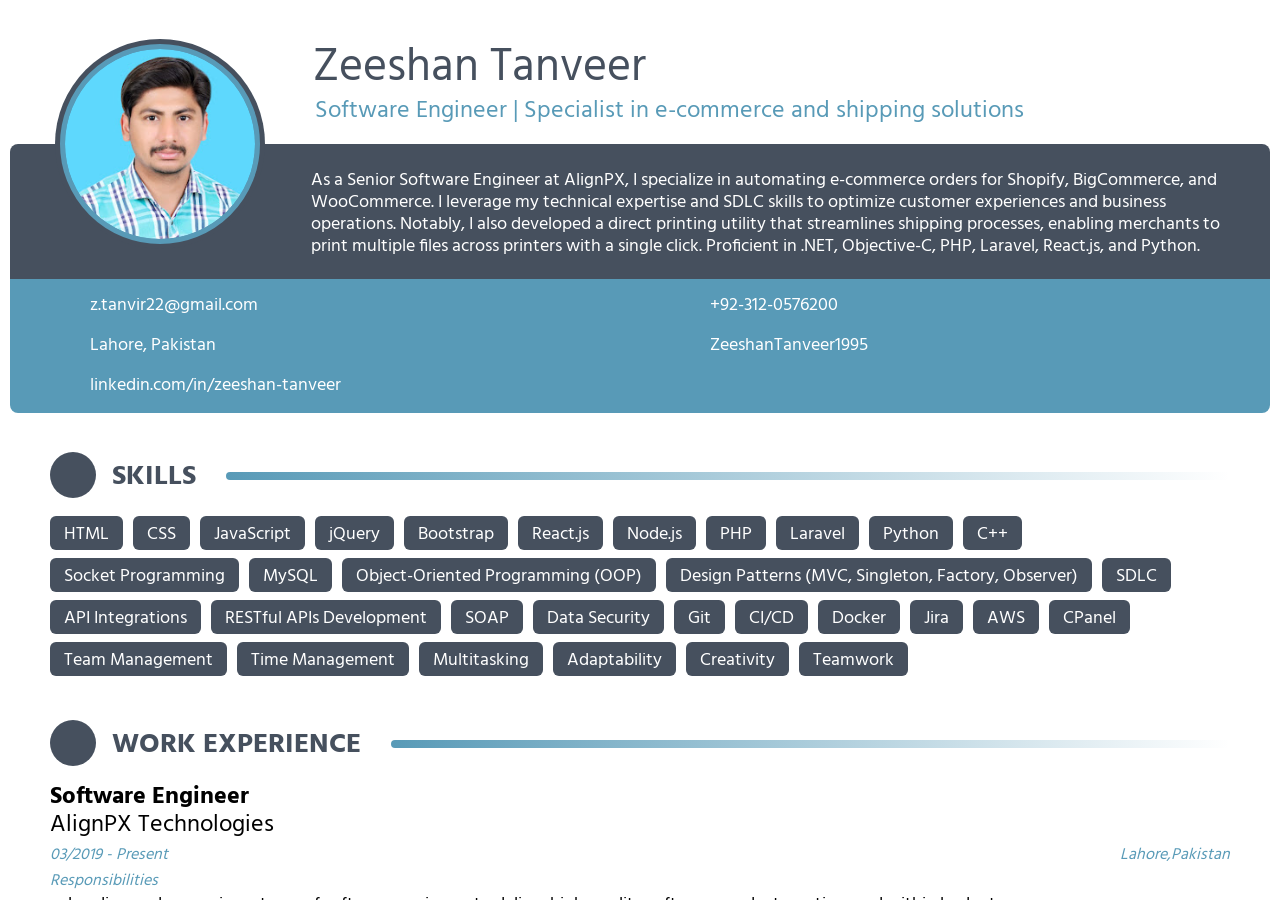
==== commit 19a06af2: "update cv" ====
--- a/cv.html
+++ b/cv.html
@@ -2051,14 +2051,21 @@
                                                     </div>
                                                     <a class="q1ro_q-contact q1un_q-size-e q1un_q-b q1za_q-wrap-pdf ">Lahore,
                                                         Pakistan</a></div>
-                                                <div class="q1zh_q-contact" data-q1ro_q-name="website">
+                                                        <div class="q1zh_q-contact" data-q1ro_q-name="skype">
+                                                            <div class="q1up_q-contact-holder x-t-c2-color">
+                                                                <div class="q1up_q-contact"
+                                                                     style="background-image: url(&quot;https://d.novoresume.com/yna_pub/svg/contact/skype/white.svg&quot;);"></div>
+                                                            </div>
+                                                            <a class="q1ro_q-contact q1un_q-size-e q1un_q-b q1za_q-wrap-pdf ">ZeeshanTanveer1995</a>
+                                                        </div>
+                                                <!-- <div class="q1zh_q-contact" data-q1ro_q-name="website">
                                                     <div class="q1up_q-contact-holder x-t-c2-color">
                                                         <div class="q1up_q-contact"
                                                              style="background-image: url(&quot;https://d.novoresume.com/yna_pub/svg/contact/website/white.svg&quot;);"></div>
                                                     </div>
                                                     <a data-novo-x-href="https://ztanveer.w3spaces.com/"
                                                        class="q1ro_q-contact q1un_q-size-e q1un_q-b q1za_q-wrap-pdf ">ztanveer.w3spaces.com/</a>
-                                                </div>
+                                                </div> -->
                                             </div>
                                             <div class="q1yz_q-group">
                                                 <div class="q1zh_q-contact" data-q1ro_q-name="linkedin">
@@ -2069,13 +2076,7 @@
                                                     <a data-novo-x-href="https://www.linkedin.com/in/zeeshan-tanveer"
                                                        class="q1ro_q-contact q1un_q-size-e q1un_q-b q1za_q-wrap-pdf ">linkedin.com/in/zeeshan-tanveer</a>
                                                 </div>
-                                                <div class="q1zh_q-contact" data-q1ro_q-name="skype">
-                                                    <div class="q1up_q-contact-holder x-t-c2-color">
-                                                        <div class="q1up_q-contact"
-                                                             style="background-image: url(&quot;https://d.novoresume.com/yna_pub/svg/contact/skype/white.svg&quot;);"></div>
-                                                    </div>
-                                                    <a class="q1ro_q-contact q1un_q-size-e q1un_q-b q1za_q-wrap-pdf ">ZeeshanTanveer1995</a>
-                                                </div>
+                                                
                                             </div>
                                         </div>
                                     </div>
@@ -2191,7 +2192,7 @@
                                                                         <div data-q1ro_q="skills-x_vs-abl"
                                                                              contenteditable="true"
                                                                              class="q1ro_q-el q1un_q-size-e q1un_q-b q1za_q-wrap-pdf  q1ro_q-mandatory"
-                                                                             data-qxy_q="Skill">Jquery
+                                                                             data-qxy_q="Skill">jQuery
                                                                         </div>
                                                                     </div>
                                                                 </div>
@@ -2232,7 +2233,7 @@
                                                                         <div data-q1ro_q="skills-x_vs-abl"
                                                                              contenteditable="true"
                                                                              class="q1ro_q-el q1un_q-size-e q1un_q-b q1za_q-wrap-pdf  q1ro_q-mandatory"
-                                                                             data-qxy_q="Skill">SDLC
+                                                                             data-qxy_q="Skill">React.js
                                                                         </div>
                                                                     </div>
                                                                 </div>
@@ -2253,7 +2254,7 @@
                                                                         <div data-q1ro_q="skills-x_vs-abl"
                                                                              contenteditable="true"
                                                                              class="q1ro_q-el q1un_q-size-e q1un_q-b q1za_q-wrap-pdf  q1ro_q-mandatory"
-                                                                             data-qxy_q="Skill">Php
+                                                                             data-qxy_q="Skill">Node.js
                                                                         </div>
                                                                     </div>
                                                                 </div>
@@ -2274,7 +2275,7 @@
                                                                         <div data-q1ro_q="skills-x_vs-abl"
                                                                              contenteditable="true"
                                                                              class="q1ro_q-el q1un_q-size-e q1un_q-b q1za_q-wrap-pdf  q1ro_q-mandatory"
-                                                                             data-qxy_q="Skill">Laravel
+                                                                             data-qxy_q="Skill">PHP
                                                                         </div>
                                                                     </div>
                                                                 </div>
@@ -2294,7 +2295,7 @@
                                                                         <div data-q1ro_q="skills-x_vs-abl"
                                                                              contenteditable="true"
                                                                              class="q1ro_q-el q1un_q-size-e q1un_q-b q1za_q-wrap-pdf  q1ro_q-mandatory"
-                                                                             data-qxy_q="Skill">OOP
+                                                                             data-qxy_q="Skill">Laravel
                                                                         </div>
                                                                     </div>
                                                                 </div>
@@ -2314,7 +2315,7 @@
                                                                         <div data-q1ro_q="skills-x_vs-abl"
                                                                              contenteditable="true"
                                                                              class="q1ro_q-el q1un_q-size-e q1un_q-b q1za_q-wrap-pdf  q1ro_q-mandatory"
-                                                                             data-qxy_q="Skill">ReactJs
+                                                                             data-qxy_q="Skill">Python
                                                                         </div>
                                                                     </div>
                                                                 </div>
@@ -2335,7 +2336,7 @@
                                                                         <div data-q1ro_q="skills-x_vs-abl"
                                                                              contenteditable="true"
                                                                              class="q1ro_q-el q1un_q-size-e q1un_q-b q1za_q-wrap-pdf  q1ro_q-mandatory"
-                                                                             data-qxy_q="Skill">NodeJs
+                                                                             data-qxy_q="Skill">C++
                                                                         </div>
                                                                     </div>
                                                                 </div>
@@ -2356,7 +2357,7 @@
                                                                         <div data-q1ro_q="skills-x_vs-abl"
                                                                              contenteditable="true"
                                                                              class="q1ro_q-el q1un_q-size-e q1un_q-b q1za_q-wrap-pdf  q1ro_q-mandatory"
-                                                                             data-qxy_q="Skill">MySql
+                                                                             data-qxy_q="Skill">Socket Programming
                                                                         </div>
                                                                     </div>
                                                                 </div>
@@ -2376,7 +2377,7 @@
                                                                         <div data-q1ro_q="skills-x_vs-abl"
                                                                              contenteditable="true"
                                                                              class="q1ro_q-el q1un_q-size-e q1un_q-b q1za_q-wrap-pdf  q1ro_q-mandatory"
-                                                                             data-qxy_q="Skill">Socket Programming
+                                                                             data-qxy_q="Skill">MySQL
                                                                         </div>
                                                                     </div>
                                                                 </div>
@@ -2396,7 +2397,27 @@
                                                                         <div data-q1ro_q="skills-x_vs-abl"
                                                                              contenteditable="true"
                                                                              class="q1ro_q-el q1un_q-size-e q1un_q-b q1za_q-wrap-pdf  q1ro_q-mandatory"
-                                                                             data-qxy_q="Skill">Data Security
+                                                                             data-qxy_q="Skill">Object-Oriented Programming (OOP)
+                                                                        </div>
+                                                                    </div>
+                                                                </div>
+                                                            </div>
+                                                        </div>
+                                                    </div>
+                                                </div>
+                                                <div class="yna-el-skills-13 q1yz_q"
+                                                     data-q1jl_q="skills-1690512635968-2" data-q1yz_q-index="13">
+                                                    <div class="q1zh_q-el-content">
+                                                        <div class="q1zh_q-el-header x-t-c1-highlight">
+                                                            <div class="q1if_q-after q1pm_q-box">
+                                                                <div class="q1xu_q q1eu_q-field q1eu_q-field-outer"
+                                                                     data-novo-align=""
+                                                                     data-q1wz_q-text-enabled="false">
+                                                                    <div class="q1xu_q q1eu_q-field q1eu_q-field-inner">
+                                                                        <div data-q1ro_q="skills-x_vs-abl"
+                                                                             contenteditable="true"
+                                                                             class="q1ro_q-el q1un_q-size-e q1un_q-b q1za_q-wrap-pdf  q1ro_q-mandatory"
+                                                                             data-qxy_q="Skill">Design Patterns (MVC, Singleton, Factory, Observer)
                                                                         </div>
                                                                     </div>
                                                                 </div>
@@ -2417,7 +2438,7 @@
                                                                         <div data-q1ro_q="skills-x_vs-abl"
                                                                              contenteditable="true"
                                                                              class="q1ro_q-el q1un_q-size-e q1un_q-b q1za_q-wrap-pdf  q1ro_q-mandatory"
-                                                                             data-qxy_q="Skill">API Integrations
+                                                                             data-qxy_q="Skill">SDLC
                                                                         </div>
                                                                     </div>
                                                                 </div>
@@ -2437,7 +2458,7 @@
                                                                         <div data-q1ro_q="skills-x_vs-abl"
                                                                              contenteditable="true"
                                                                              class="q1ro_q-el q1un_q-size-e q1un_q-b q1za_q-wrap-pdf  q1ro_q-mandatory"
-                                                                             data-qxy_q="Skill">REST APIs
+                                                                             data-qxy_q="Skill">API Integrations
                                                                         </div>
                                                                     </div>
                                                                 </div>
@@ -2457,7 +2478,7 @@
                                                                         <div data-q1ro_q="skills-x_vs-abl"
                                                                              contenteditable="true"
                                                                              class="q1ro_q-el q1un_q-size-e q1un_q-b q1za_q-wrap-pdf  q1ro_q-mandatory"
-                                                                             data-qxy_q="Skill">SOAP
+                                                                             data-qxy_q="Skill">RESTful APIs Development
                                                                         </div>
                                                                     </div>
                                                                 </div>
@@ -2477,7 +2498,7 @@
                                                                         <div data-q1ro_q="skills-x_vs-abl"
                                                                              contenteditable="true"
                                                                              class="q1ro_q-el q1un_q-size-e q1un_q-b q1za_q-wrap-pdf  q1ro_q-mandatory"
-                                                                             data-qxy_q="Skill">Swagger Documentation
+                                                                             data-qxy_q="Skill">SOAP
                                                                         </div>
                                                                     </div>
                                                                 </div>
@@ -2497,7 +2518,7 @@
                                                                         <div data-q1ro_q="skills-x_vs-abl"
                                                                              contenteditable="true"
                                                                              class="q1ro_q-el q1un_q-size-e q1un_q-b q1za_q-wrap-pdf  q1ro_q-mandatory"
-                                                                             data-qxy_q="Skill">Python
+                                                                             data-qxy_q="Skill">Data Security
                                                                         </div>
                                                                     </div>
                                                                 </div>
@@ -2517,7 +2538,48 @@
                                                                         <div data-q1ro_q="skills-x_vs-abl"
                                                                              contenteditable="true"
                                                                              class="q1ro_q-el q1un_q-size-e q1un_q-b q1za_q-wrap-pdf  q1ro_q-mandatory"
-                                                                             data-qxy_q="Skill">C++
+                                                                             data-qxy_q="Skill">Git
+                                                                        </div>
+                                                                    </div>
+                                                                </div>
+                                                            </div>
+                                                        </div>
+                                                    </div>
+                                                </div>
+                                                <div class="yna-el-skills-19 q1yz_q"
+                                                     data-q1jl_q="skills-1683230596799-2" data-q1yz_q-index="19">
+                                                    <div class="q1zh_q-el-content">
+                                                        <div class="q1zh_q-el-header x-t-c1-highlight">
+                                                            <div class="q1if_q-after q1pm_q-box">
+                                                                <div class="q1xu_q q1eu_q-field q1eu_q-field-outer"
+                                                                     data-novo-align=""
+                                                                     data-q1wz_q-text-enabled="false">
+                                                                    <div class="q1xu_q q1eu_q-field q1eu_q-field-inner">
+                                                                        <div data-q1ro_q="skills-x_vs-abl"
+                                                                             contenteditable="true"
+                                                                             class="q1ro_q-el q1un_q-size-e q1un_q-b q1za_q-wrap-pdf  q1ro_q-mandatory"
+                                                                             data-qxy_q="Skill">CI/CD
+                                                                        </div>
+                                                                    </div>
+                                                                </div>
+                                                            </div>
+                                                        </div>
+                                                    </div>
+                                                </div>
+                                                
+                                                <div class="yna-el-skills-19 q1yz_q"
+                                                     data-q1jl_q="skills-1683230596799-2" data-q1yz_q-index="19">
+                                                    <div class="q1zh_q-el-content">
+                                                        <div class="q1zh_q-el-header x-t-c1-highlight">
+                                                            <div class="q1if_q-after q1pm_q-box">
+                                                                <div class="q1xu_q q1eu_q-field q1eu_q-field-outer"
+                                                                     data-novo-align=""
+                                                                     data-q1wz_q-text-enabled="false">
+                                                                    <div class="q1xu_q q1eu_q-field q1eu_q-field-inner">
+                                                                        <div data-q1ro_q="skills-x_vs-abl"
+                                                                             contenteditable="true"
+                                                                             class="q1ro_q-el q1un_q-size-e q1un_q-b q1za_q-wrap-pdf  q1ro_q-mandatory"
+                                                                             data-qxy_q="Skill">Docker
                                                                         </div>
                                                                     </div>
                                                                 </div>
@@ -2538,7 +2600,7 @@
                                                                         <div data-q1ro_q="skills-x_vs-abl"
                                                                              contenteditable="true"
                                                                              class="q1ro_q-el q1un_q-size-e q1un_q-b q1za_q-wrap-pdf  q1ro_q-mandatory"
-                                                                             data-qxy_q="Skill">Debuging
+                                                                             data-qxy_q="Skill">Jira
                                                                         </div>
                                                                     </div>
                                                                 </div>
@@ -2559,7 +2621,7 @@
                                                                         <div data-q1ro_q="skills-x_vs-abl"
                                                                              contenteditable="true"
                                                                              class="q1ro_q-el q1un_q-size-e q1un_q-b q1za_q-wrap-pdf  q1ro_q-mandatory"
-                                                                             data-qxy_q="Skill">IntelliJ IDEA
+                                                                             data-qxy_q="Skill">AWS
                                                                         </div>
                                                                     </div>
                                                                 </div>
@@ -2580,7 +2642,7 @@
                                                                         <div data-q1ro_q="skills-x_vs-abl"
                                                                              contenteditable="true"
                                                                              class="q1ro_q-el q1un_q-size-e q1un_q-b q1za_q-wrap-pdf  q1ro_q-mandatory"
-                                                                             data-qxy_q="Skill">GIT
+                                                                             data-qxy_q="Skill">CPanel
                                                                         </div>
                                                                     </div>
                                                                 </div>
@@ -2600,7 +2662,7 @@
                                                                         <div data-q1ro_q="skills-x_vs-abl"
                                                                              contenteditable="true"
                                                                              class="q1ro_q-el q1un_q-size-e q1un_q-b q1za_q-wrap-pdf  q1ro_q-mandatory"
-                                                                             data-qxy_q="Skill">Jira
+                                                                             data-qxy_q="Skill">Team Management
                                                                         </div>
                                                                     </div>
                                                                 </div>
@@ -2620,7 +2682,7 @@
                                                                         <div data-q1ro_q="skills-x_vs-abl"
                                                                              contenteditable="true"
                                                                              class="q1ro_q-el q1un_q-size-e q1un_q-b q1za_q-wrap-pdf  q1ro_q-mandatory"
-                                                                             data-qxy_q="Skill">CPanel
+                                                                             data-qxy_q="Skill">Time Management
                                                                         </div>
                                                                     </div>
                                                                 </div>
@@ -2640,7 +2702,7 @@
                                                                         <div data-q1ro_q="skills-x_vs-abl"
                                                                              contenteditable="true"
                                                                              class="q1ro_q-el q1un_q-size-e q1un_q-b q1za_q-wrap-pdf  q1ro_q-mandatory"
-                                                                             data-qxy_q="Skill">AWS
+                                                                             data-qxy_q="Skill">Multitasking
                                                                         </div>
                                                                     </div>
                                                                 </div>
@@ -2660,7 +2722,7 @@
                                                                         <div data-q1ro_q="skills-x_vs-abl"
                                                                              contenteditable="true"
                                                                              class="q1ro_q-el q1un_q-size-e q1un_q-b q1za_q-wrap-pdf  q1ro_q-mandatory"
-                                                                             data-qxy_q="Skill">Team Management
+                                                                             data-qxy_q="Skill">Adaptability
                                                                         </div>
                                                                     </div>
                                                                 </div>
@@ -2680,7 +2742,7 @@
                                                                         <div data-q1ro_q="skills-x_vs-abl"
                                                                              contenteditable="true"
                                                                              class="q1ro_q-el q1un_q-size-e q1un_q-b q1za_q-wrap-pdf  q1ro_q-mandatory"
-                                                                             data-qxy_q="Skill">Multitasking
+                                                                             data-qxy_q="Skill">Creativity
                                                                         </div>
                                                                     </div>
                                                                 </div>
@@ -2702,66 +2764,6 @@
                                                                              contenteditable="true"
                                                                              class="q1ro_q-el q1un_q-size-e q1un_q-b q1za_q-wrap-pdf  q1ro_q-mandatory"
                                                                              data-qxy_q="Skill">Teamwork
-                                                                        </div>
-                                                                    </div>
-                                                                </div>
-                                                            </div>
-                                                        </div>
-                                                    </div>
-                                                </div>
-                                                <div class="yna-el-skills-32 q1yz_q"
-                                                     data-q1jl_q="skills-1683230846366-2" data-q1yz_q-index="32">
-                                                    <div class="q1zh_q-el-content">
-                                                        <div class="q1zh_q-el-header x-t-c1-highlight">
-                                                            <div class="q1if_q-after q1pm_q-box">
-                                                                <div class="q1xu_q q1eu_q-field q1eu_q-field-outer"
-                                                                     data-novo-align=""
-                                                                     data-q1wz_q-text-enabled="false">
-                                                                    <div class="q1xu_q q1eu_q-field q1eu_q-field-inner">
-                                                                        <div data-q1ro_q="skills-x_vs-abl"
-                                                                             contenteditable="true"
-                                                                             class="q1ro_q-el q1un_q-size-e q1un_q-b q1za_q-wrap-pdf  q1ro_q-mandatory"
-                                                                             data-qxy_q="Skill">Time management
-                                                                        </div>
-                                                                    </div>
-                                                                </div>
-                                                            </div>
-                                                        </div>
-                                                    </div>
-                                                </div>
-                                                <div class="yna-el-skills-33 q1yz_q"
-                                                     data-q1jl_q="skills-1683230871758-2" data-q1yz_q-index="33">
-                                                    <div class="q1zh_q-el-content">
-                                                        <div class="q1zh_q-el-header x-t-c1-highlight">
-                                                            <div class="q1if_q-after q1pm_q-box">
-                                                                <div class="q1xu_q q1eu_q-field q1eu_q-field-outer"
-                                                                     data-novo-align=""
-                                                                     data-q1wz_q-text-enabled="false">
-                                                                    <div class="q1xu_q q1eu_q-field q1eu_q-field-inner">
-                                                                        <div data-q1ro_q="skills-x_vs-abl"
-                                                                             contenteditable="true"
-                                                                             class="q1ro_q-el q1un_q-size-e q1un_q-b q1za_q-wrap-pdf  q1ro_q-mandatory"
-                                                                             data-qxy_q="Skill">Creativity
-                                                                        </div>
-                                                                    </div>
-                                                                </div>
-                                                            </div>
-                                                        </div>
-                                                    </div>
-                                                </div>
-                                                <div class="yna-el-skills-34 q1yz_q"
-                                                     data-q1jl_q="skills-1683230927238-2" data-q1yz_q-index="34">
-                                                    <div class="q1zh_q-el-content">
-                                                        <div class="q1zh_q-el-header x-t-c1-highlight">
-                                                            <div class="q1if_q-after q1pm_q-box">
-                                                                <div class="q1xu_q q1eu_q-field q1eu_q-field-outer"
-                                                                     data-novo-align=""
-                                                                     data-q1wz_q-text-enabled="false">
-                                                                    <div class="q1xu_q q1eu_q-field q1eu_q-field-inner">
-                                                                        <div data-q1ro_q="skills-x_vs-abl"
-                                                                             contenteditable="true"
-                                                                             class="q1ro_q-el q1un_q-size-e q1un_q-b q1za_q-wrap-pdf  q1ro_q-mandatory"
-                                                                             data-qxy_q="Skill">Adaptability
                                                                         </div>
                                                                     </div>
                                                                 </div>
@@ -5316,14 +5318,7 @@
                                                 <div data-q1ro_q="summary-desc" data-gramm="false"
                                                      class="q1ro_q q1un_q-size-e q1un_q-b q1ro_q-mandatory"
                                                      data-qxy_q="Short and engaging pitch about yourself.">
-                                                    <!--StartFragment--> As a Senior Software Engineer at AlignPX, I
-                                                    specialize in automating e-commerce orders for Shopify, BigCommerce,
-                                                    and WooCommerce. I leverage my technical expertise and SDLC skills
-                                                    to optimize customer experiences and business operations. Notably, I
-                                                    also developed a direct printing utility that streamlines shipping
-                                                    processes, enabling merchants to print multiple files across
-                                                    printers with a single click. Proficient in .NET, Objective-C, PHP,
-                                                    Laravel, React.js, and Python.  <!--EndFragment--><!--EndFragment-->
+                                                    <!--StartFragment--> As a Software Engineer at AlignPX, I have successfully streamlined e-commerce operations by automating online order processes across various platforms, including Shopify, BigCommerce, and WooCommerce. I have made significant contributions in enhancing customer experiences and optimizing business workflows through the application of advanced programming skills in PHP, Laravel, React.js, and Python.  <!--EndFragment--><!--EndFragment-->
                                                     <!--EndFragment--></div>
                                             </div>
                                         </div>
@@ -5344,10 +5339,10 @@
                                     <div class="q1yz_q-group">
                                         <div class="q1zh_q-contact" data-q1ro_q-name="address_mask"><a
                                                 class="q1ro_q-contact q1un_q-size-e q1un_q-b">Lahore, Pakistan</a></div>
-                                        <div class="q1zh_q-contact" data-q1ro_q-name="website"><a
+                                        <!-- <div class="q1zh_q-contact" data-q1ro_q-name="website"><a
                                                 data-novo-x-href="https://ztanveer.w3spaces.com/"
                                                 class="q1ro_q-contact q1un_q-size-e q1un_q-b">https://ztanveer.w3spaces.com</a>
-                                        </div>
+                                        </div> -->
                                     </div>
                                     <div class="q1yz_q-group">
                                         <div class="q1zh_q-contact" data-q1ro_q-name="linkedin"><a
@@ -6296,6 +6291,10 @@
                                             </div>
                                         </div>
                                     </div>
+                                    <br>
+                                    <br>
+                                    <br>
+                                    <br>
                                     <div class="q1yz_q-group" data-q1yz_q-group-key="work1560595925726">
                                         <div class="yna-el-work-1 q1yz_q" data-q1jl_q="work1560595925726"
                                              data-q1yz_q-index="1">
@@ -7410,6 +7409,11 @@
                                             </div>
                                         </div>
                                     </div>
+                                    <br>
+                                    <br>
+                                    <br>
+                                    <br>
+                                    <br>
                                     <div class="q1yz_q-group" data-q1yz_q-group-key="teach-1690512432600-2">
                                         <div class="yna-el-teach-2 q1yz_q" data-q1jl_q="teach-1690512432600-2"
                                              data-q1yz_q-index="2">
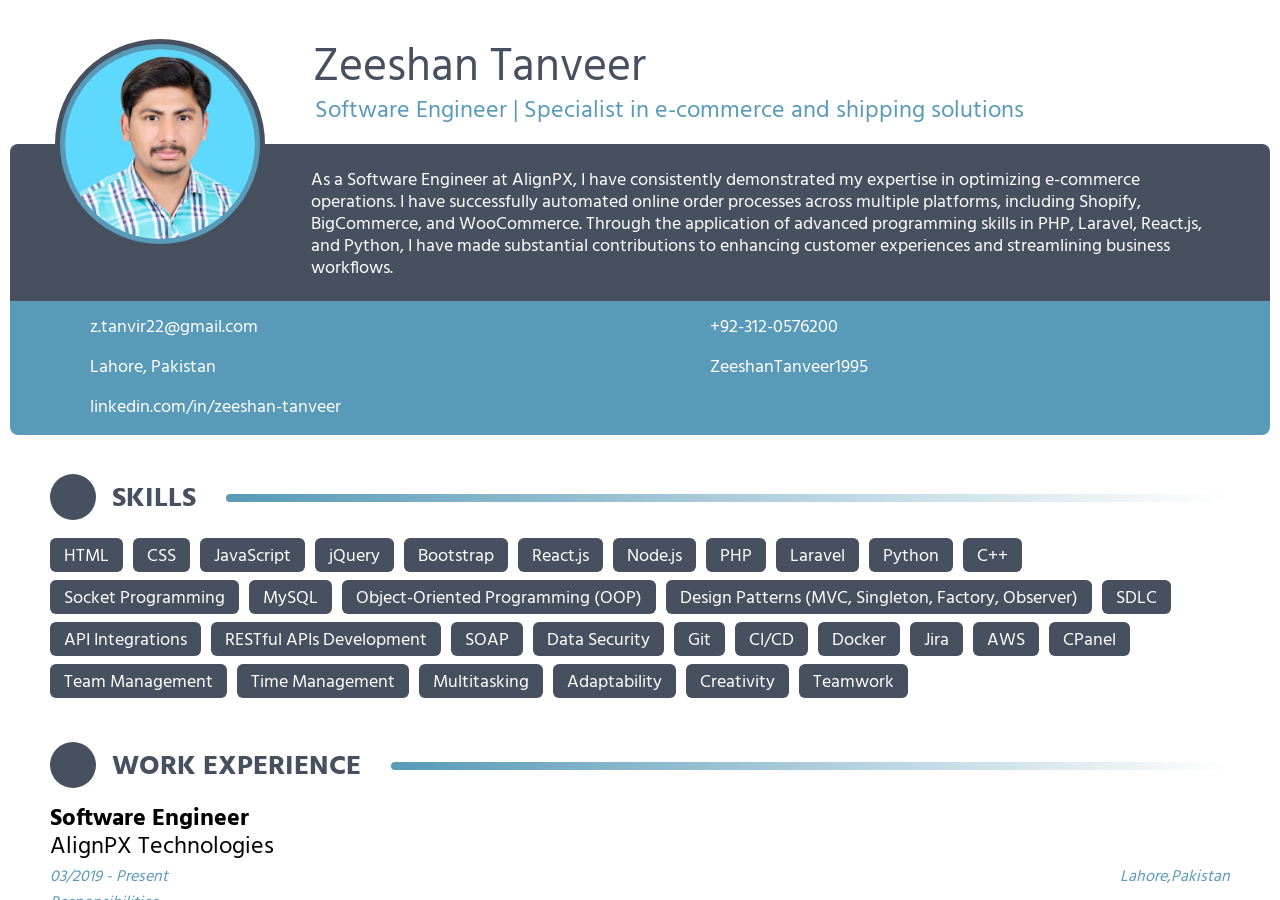
==== commit ba7a1fc7: "update cv" ====
--- a/cv.html
+++ b/cv.html
@@ -2007,17 +2007,10 @@
                                                         <div data-q1ro_q="summary-desc" contenteditable="true"
                                                              class="q1ro_q q1un_q-size-e q1un_q-b q1ro_q-mandatory"
                                                              data-qxy_q="Short and engaging pitch about yourself.">
-                                                            <!--StartFragment--> As a Senior Software Engineer at
-                                                            AlignPX, I specialize in automating e-commerce orders for
-                                                            Shopify, BigCommerce, and WooCommerce. I leverage my
-                                                            technical expertise and SDLC skills to optimize customer
-                                                            experiences and business operations. Notably, I also
-                                                            developed a direct printing utility that streamlines
-                                                            shipping processes, enabling merchants to print multiple
-                                                            files across printers with a single click. Proficient in
-                                                            .NET, Objective-C, PHP, Laravel, React.js, and Python.
-                                                            <!--EndFragment--><!--EndFragment-->
-                                                            <!--EndFragment--></div>
+                                                             As a Software Engineer at AlignPX, I have consistently demonstrated my expertise in optimizing e-commerce operations. I have successfully automated online order processes across multiple platforms, including Shopify, BigCommerce, and WooCommerce. Through the application of advanced programming skills in PHP, Laravel, React.js, and Python, I have made substantial contributions to enhancing customer experiences and streamlining business workflows.
+
+
+                                                            </div>
                                                     </div>
                                                 </div>
                                             </div>
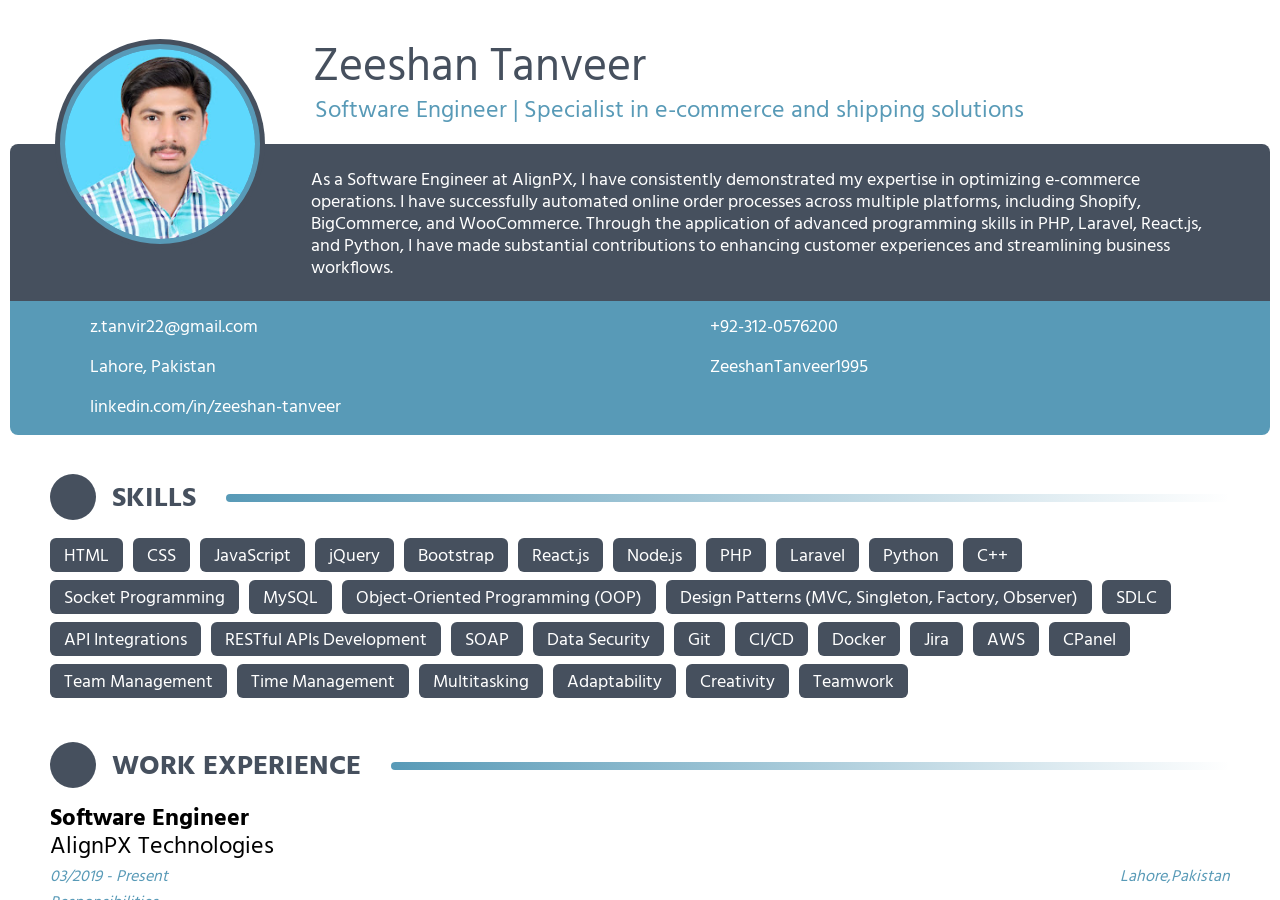
==== commit 2b61f8e1: "update link" ====
--- a/cv.html
+++ b/cv.html
@@ -2066,8 +2066,8 @@
                                                         <div class="q1up_q-contact"
                                                              style="background-image: url(&quot;https://d.novoresume.com/yna_pub/svg/contact/linkedin/white.svg&quot;);"></div>
                                                     </div>
-                                                    <a data-novo-x-href="https://www.linkedin.com/in/zeeshan-tanveer"
-                                                       class="q1ro_q-contact q1un_q-size-e q1un_q-b q1za_q-wrap-pdf ">linkedin.com/in/zeeshan-tanveer</a>
+                                                    <a href="https://www.linkedin.com/in/zeeshan-tanveer"
+                                                       class="q1ro_q-contact q1un_q-size-e q1un_q-b q1za_q-wrap-pdf " target="_blank">linkedin.com/in/zeeshan-tanveer</a>
                                                 </div>
                                                 
                                             </div>
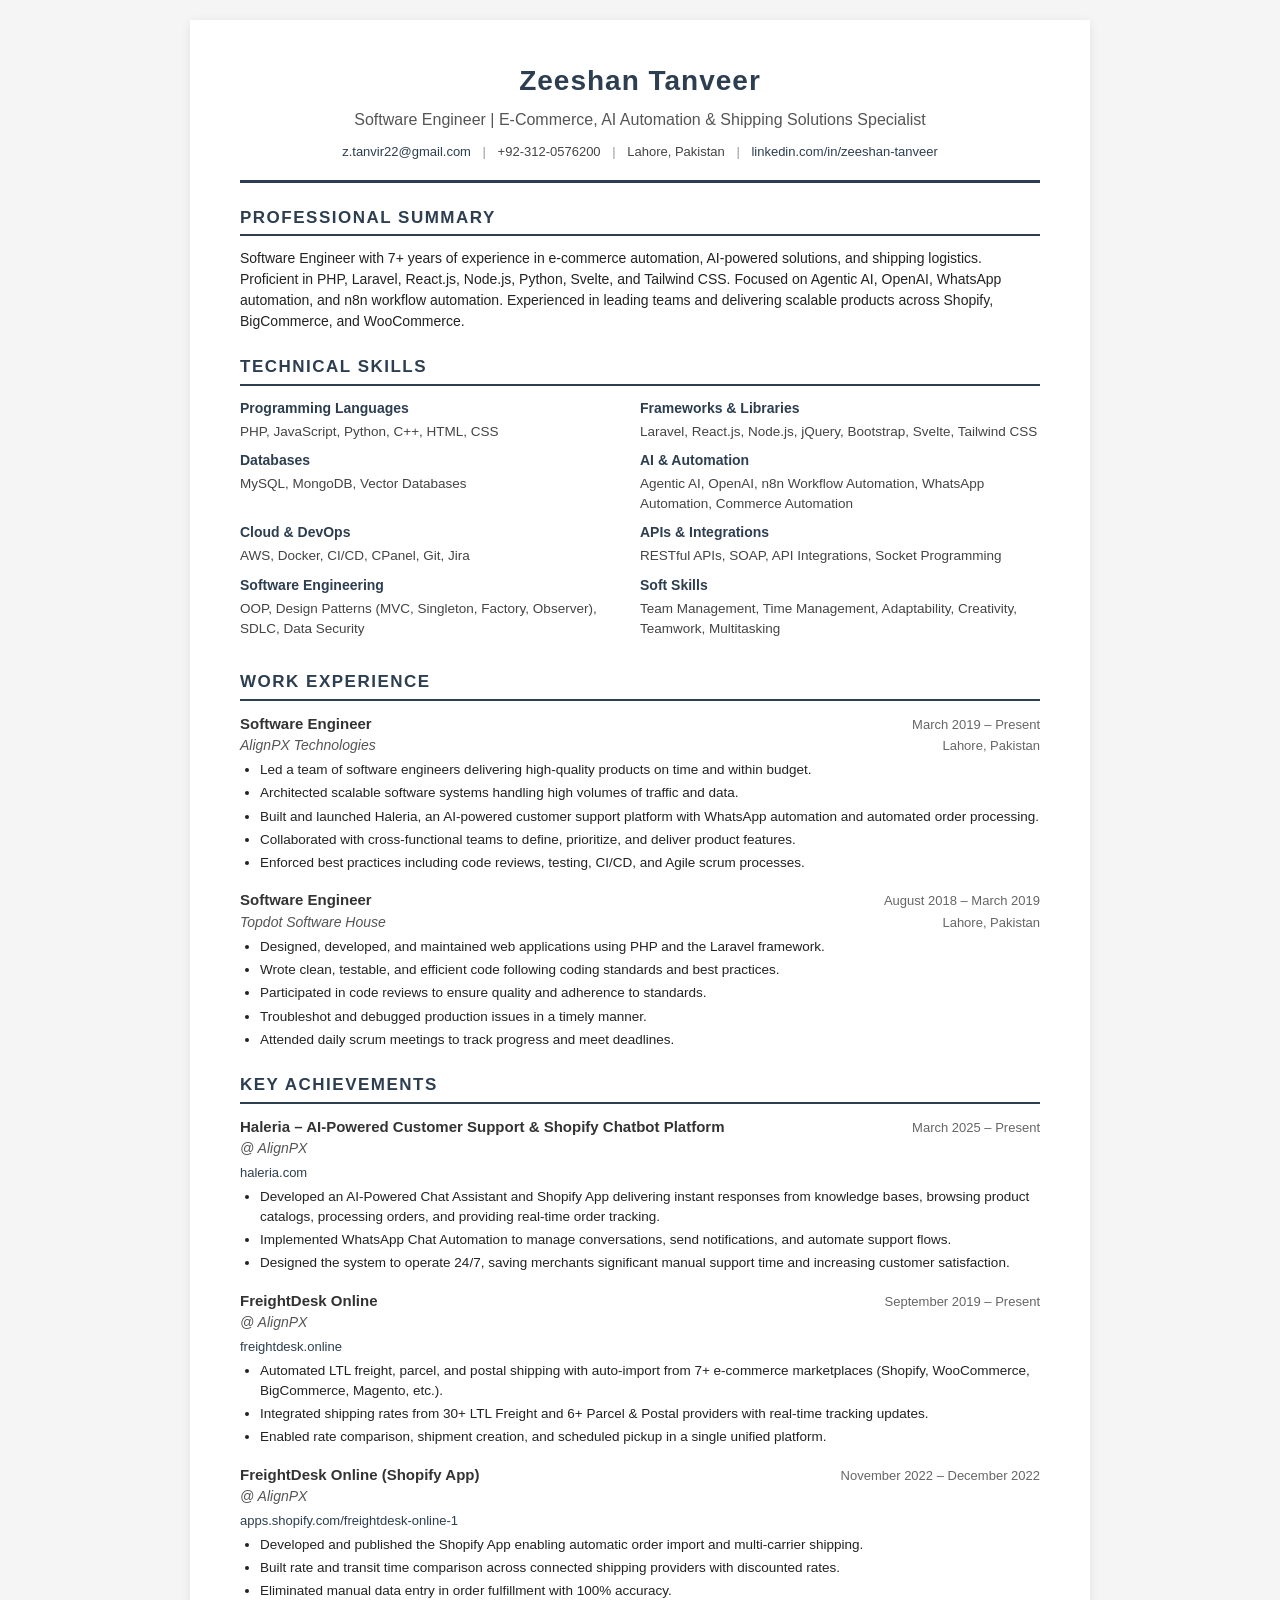
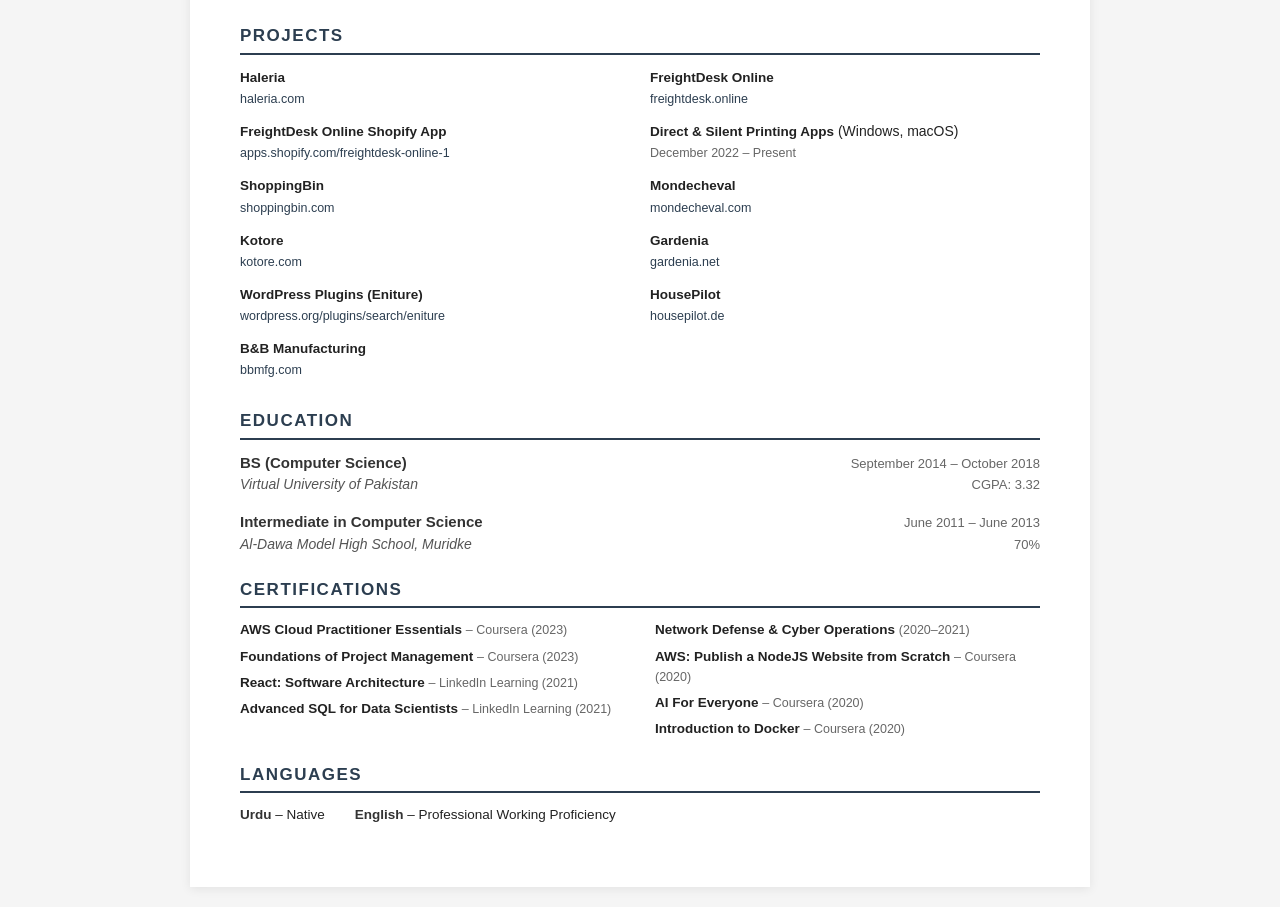
==== commit 91c30c59: "Updated CV" ====
--- a/cv.html
+++ b/cv.html
@@ -1,8288 +1,585 @@
 <!DOCTYPE html>
-<!-- saved from url=(0073)https://novoresume.com/editor/resume/0f736590-a42b-11e8-a853-9d847cae6b27 -->
-<html lang="en-US" xml:lang="en-US" id="q1xt_q-html" class="" style="">
+<html lang="en">
+
 <head>
-    <meta http-equiv="Content-Type" content="text/html; charset=UTF-8">
-    <link type="text/css" rel="stylesheet"
-          href="./Novoresume_files/32e49870-25e3-11ee-87a1-9742576e4358-yna-side.min.css">
-    <meta name="copyright" content="Novorésumé ApS">
-    <meta name="format-detection" content="telephone=no">
-    <meta name="viewport" content="width=device-width,minimum-scale=1">
-    <link rel="shortcut icon" href="https://novoresume.com/nvlib/images/favi/favi.png">
-    <link rel="apple-touch-icon" sizes="57x57" href="https://novoresume.com/nvlib/images/favi/57x57.png">
-    <link rel="apple-touch-icon" sizes="60x60" href="https://novoresume.com/nvlib/images/favi/60x60.png">
-    <link rel="apple-touch-icon" sizes="72x72" href="https://novoresume.com/nvlib/images/favi/72x72.png">
-    <link rel="apple-touch-icon" sizes="76x76" href="https://novoresume.com/nvlib/images/favi/76x76.png">
-    <link rel="apple-touch-icon" sizes="114x114" href="https://novoresume.com/nvlib/images/favi/114x114.png">
-    <link rel="apple-touch-icon" sizes="120x120" href="https://novoresume.com/nvlib/images/favi/120x120.png">
-    <link rel="apple-touch-icon" sizes="144x144" href="https://novoresume.com/nvlib/images/favi/144x144.png">
-    <link rel="apple-touch-icon" sizes="152x152" href="https://novoresume.com/nvlib/images/favi/152x152.png">
-    <link rel="apple-touch-icon" sizes="180x180" href="https://novoresume.com/nvlib/images/favi/180x180.png">
-    <link rel="icon" type="image/png" sizes="192x192" href="https://novoresume.com/nvlib/images/favi/192x192.png">
-    <link rel="icon" type="image/png" sizes="32x32" href="https://novoresume.com/nvlib/images/favi/32x32.png">
-    <link rel="icon" type="image/png" sizes="96x96" href="https://novoresume.com/nvlib/images/favi/96x96.png">
-    <link rel="icon" type="image/png" sizes="16x16" href="https://novoresume.com/nvlib/images/favi/16x16.png">
-    <style>.q1um_q[data-q1un_q-option="ubuntu"] .q1un_q-a p, .q1um_q[data-q1un_q-option="ubuntu"] .q1un_q-a .q1ro_q p, .q1um_q[data-q1un_q-option="ubuntu"] .q1un_q-a .q1ro_q-el p, .q1um_q[data-q1un_q-option="ubuntu"] .q1un_q-a span, .q1um_q[data-q1un_q-option="ubuntu"] .q1un_q-a .q1ro_q span, .q1um_q[data-q1un_q-option="ubuntu"] .q1un_q-a .q1ro_q-el span, .q1um_q[data-q1un_q-option="ubuntu"] .q1un_q-a a, .q1um_q[data-q1un_q-option="ubuntu"] .q1un_q-a .q1ro_q a, .q1um_q[data-q1un_q-option="ubuntu"] .q1un_q-a .q1ro_q-el a, .q1um_q[data-q1un_q-option="ubuntu"] .q1un_q-a li, .q1um_q[data-q1un_q-option="ubuntu"] .q1un_q-a .q1ro_q li, .q1um_q[data-q1un_q-option="ubuntu"] .q1un_q-a .q1ro_q-el li, .q1um_q[data-q1un_q-option="ubuntu"] .q1un_q-a u, .q1um_q[data-q1un_q-option="ubuntu"] .q1un_q-a .q1ro_q u, .q1um_q[data-q1un_q-option="ubuntu"] .q1un_q-a .q1ro_q-el u, .q1um_q[data-q1un_q-option="ubuntu"] .q1un_q-a b, .q1um_q[data-q1un_q-option="ubuntu"] .q1un_q-a .q1ro_q b, .q1um_q[data-q1un_q-option="ubuntu"] .q1un_q-a .q1ro_q-el b, .q1um_q[data-q1un_q-option="ubuntu"] .q1un_q-a i, .q1um_q[data-q1un_q-option="ubuntu"] .q1un_q-a .q1ro_q i, .q1um_q[data-q1un_q-option="ubuntu"] .q1un_q-a .q1ro_q-el i, .q1um_q[data-q1un_q-option="ubuntu"] .q1un_q-a ul, .q1um_q[data-q1un_q-option="ubuntu"] .q1un_q-a .q1ro_q ul, .q1um_q[data-q1un_q-option="ubuntu"] .q1un_q-a .q1ro_q-el ul, .q1um_q[data-q1un_q-option="ubuntu"] .q1un_q-a, .q1um_q[data-q1un_q-option="ubuntu"] .q1un_q-a .q1ro_q, .q1um_q[data-q1un_q-option="ubuntu"] .q1un_q-a .q1ro_q-el {
-        font-family: 'Ubuntu' !important;
-    }
-
-    .q1um_q[data-q1un_q-option="ubuntu"] .q1un_q-b p, .q1um_q[data-q1un_q-option="ubuntu"] .q1un_q-b .q1ro_q p, .q1um_q[data-q1un_q-option="ubuntu"] .q1un_q-b .q1ro_q-el p, .q1um_q[data-q1un_q-option="ubuntu"] .q1un_q-b span, .q1um_q[data-q1un_q-option="ubuntu"] .q1un_q-b .q1ro_q span, .q1um_q[data-q1un_q-option="ubuntu"] .q1un_q-b .q1ro_q-el span, .q1um_q[data-q1un_q-option="ubuntu"] .q1un_q-b a, .q1um_q[data-q1un_q-option="ubuntu"] .q1un_q-b .q1ro_q a, .q1um_q[data-q1un_q-option="ubuntu"] .q1un_q-b .q1ro_q-el a, .q1um_q[data-q1un_q-option="ubuntu"] .q1un_q-b li, .q1um_q[data-q1un_q-option="ubuntu"] .q1un_q-b .q1ro_q li, .q1um_q[data-q1un_q-option="ubuntu"] .q1un_q-b .q1ro_q-el li, .q1um_q[data-q1un_q-option="ubuntu"] .q1un_q-b u, .q1um_q[data-q1un_q-option="ubuntu"] .q1un_q-b .q1ro_q u, .q1um_q[data-q1un_q-option="ubuntu"] .q1un_q-b .q1ro_q-el u, .q1um_q[data-q1un_q-option="ubuntu"] .q1un_q-b b, .q1um_q[data-q1un_q-option="ubuntu"] .q1un_q-b .q1ro_q b, .q1um_q[data-q1un_q-option="ubuntu"] .q1un_q-b .q1ro_q-el b, .q1um_q[data-q1un_q-option="ubuntu"] .q1un_q-b i, .q1um_q[data-q1un_q-option="ubuntu"] .q1un_q-b .q1ro_q i, .q1um_q[data-q1un_q-option="ubuntu"] .q1un_q-b .q1ro_q-el i, .q1um_q[data-q1un_q-option="ubuntu"] .q1un_q-b ul, .q1um_q[data-q1un_q-option="ubuntu"] .q1un_q-b .q1ro_q ul, .q1um_q[data-q1un_q-option="ubuntu"] .q1un_q-b .q1ro_q-el ul, .q1um_q[data-q1un_q-option="ubuntu"] .q1un_q-b, .q1um_q[data-q1un_q-option="ubuntu"] .q1un_q-b .q1ro_q, .q1um_q[data-q1un_q-option="ubuntu"] .q1un_q-b .q1ro_q-el {
-        font-family: 'Ubuntu' !important;
-    }
-
-    .q1um_q[data-q1un_q-option="ubuntu"] .q1un_q-c p, .q1um_q[data-q1un_q-option="ubuntu"] .q1un_q-c .q1ro_q p, .q1um_q[data-q1un_q-option="ubuntu"] .q1un_q-c .q1ro_q-el p, .q1um_q[data-q1un_q-option="ubuntu"] .q1un_q-c span, .q1um_q[data-q1un_q-option="ubuntu"] .q1un_q-c .q1ro_q span, .q1um_q[data-q1un_q-option="ubuntu"] .q1un_q-c .q1ro_q-el span, .q1um_q[data-q1un_q-option="ubuntu"] .q1un_q-c a, .q1um_q[data-q1un_q-option="ubuntu"] .q1un_q-c .q1ro_q a, .q1um_q[data-q1un_q-option="ubuntu"] .q1un_q-c .q1ro_q-el a, .q1um_q[data-q1un_q-option="ubuntu"] .q1un_q-c li, .q1um_q[data-q1un_q-option="ubuntu"] .q1un_q-c .q1ro_q li, .q1um_q[data-q1un_q-option="ubuntu"] .q1un_q-c .q1ro_q-el li, .q1um_q[data-q1un_q-option="ubuntu"] .q1un_q-c u, .q1um_q[data-q1un_q-option="ubuntu"] .q1un_q-c .q1ro_q u, .q1um_q[data-q1un_q-option="ubuntu"] .q1un_q-c .q1ro_q-el u, .q1um_q[data-q1un_q-option="ubuntu"] .q1un_q-c b, .q1um_q[data-q1un_q-option="ubuntu"] .q1un_q-c .q1ro_q b, .q1um_q[data-q1un_q-option="ubuntu"] .q1un_q-c .q1ro_q-el b, .q1um_q[data-q1un_q-option="ubuntu"] .q1un_q-c i, .q1um_q[data-q1un_q-option="ubuntu"] .q1un_q-c .q1ro_q i, .q1um_q[data-q1un_q-option="ubuntu"] .q1un_q-c .q1ro_q-el i, .q1um_q[data-q1un_q-option="ubuntu"] .q1un_q-c ul, .q1um_q[data-q1un_q-option="ubuntu"] .q1un_q-c .q1ro_q ul, .q1um_q[data-q1un_q-option="ubuntu"] .q1un_q-c .q1ro_q-el ul, .q1um_q[data-q1un_q-option="ubuntu"] .q1un_q-c, .q1um_q[data-q1un_q-option="ubuntu"] .q1un_q-c .q1ro_q, .q1um_q[data-q1un_q-option="ubuntu"] .q1un_q-c .q1ro_q-el {
-        font-family: 'Ubuntu' !important;
-    }
-
-    .q1um_q[data-q1un_q-option="ubuntu"] .q1rq_q-letter-content-text p {
-        font-family: 'Ubuntu' !important;
-    }
-
-    .q1um_q[data-q1un_q-option="ubuntu"] .q1rq_q-letter-content-text span {
-        font-family: 'Ubuntu' !important;
-    }
-
-    .q1um_q[data-q1un_q-option="ubuntu"] .q1rq_q-letter-content-text a {
-        font-family: 'Ubuntu' !important;
-    }
-
-    .q1um_q[data-q1un_q-option="ubuntu"] .q1rq_q-letter-content-text li {
-        font-family: 'Ubuntu' !important;
-    }
-
-    .q1um_q[data-q1un_q-option="ubuntu"] .q1rq_q-letter-content-text u {
-        font-family: 'Ubuntu' !important;
-    }
-
-    .q1um_q[data-q1un_q-option="ubuntu"] .q1rq_q-letter-content-text b {
-        font-family: 'Ubuntu' !important;
-    }
-
-    .q1um_q[data-q1un_q-option="ubuntu"] .q1rq_q-letter-content-text i {
-        font-family: 'Ubuntu' !important;
-    }
-
-    .q1um_q[data-q1un_q-option="ubuntu"] .q1rq_q-letter-content-text ul {
-        font-family: 'Ubuntu' !important;
-    }
-
-    .q1um_q[data-q1un_q-option="ubuntu"] .q1rq_q-letter-content-text {
-        font-family: 'Ubuntu' !important;
-    }
-
-    .q1um_q[data-q1un_q-option="raleway"] .q1un_q-a p, .q1um_q[data-q1un_q-option="raleway"] .q1un_q-a .q1ro_q p, .q1um_q[data-q1un_q-option="raleway"] .q1un_q-a .q1ro_q-el p, .q1um_q[data-q1un_q-option="raleway"] .q1un_q-a span, .q1um_q[data-q1un_q-option="raleway"] .q1un_q-a .q1ro_q span, .q1um_q[data-q1un_q-option="raleway"] .q1un_q-a .q1ro_q-el span, .q1um_q[data-q1un_q-option="raleway"] .q1un_q-a a, .q1um_q[data-q1un_q-option="raleway"] .q1un_q-a .q1ro_q a, .q1um_q[data-q1un_q-option="raleway"] .q1un_q-a .q1ro_q-el a, .q1um_q[data-q1un_q-option="raleway"] .q1un_q-a li, .q1um_q[data-q1un_q-option="raleway"] .q1un_q-a .q1ro_q li, .q1um_q[data-q1un_q-option="raleway"] .q1un_q-a .q1ro_q-el li, .q1um_q[data-q1un_q-option="raleway"] .q1un_q-a u, .q1um_q[data-q1un_q-option="raleway"] .q1un_q-a .q1ro_q u, .q1um_q[data-q1un_q-option="raleway"] .q1un_q-a .q1ro_q-el u, .q1um_q[data-q1un_q-option="raleway"] .q1un_q-a b, .q1um_q[data-q1un_q-option="raleway"] .q1un_q-a .q1ro_q b, .q1um_q[data-q1un_q-option="raleway"] .q1un_q-a .q1ro_q-el b, .q1um_q[data-q1un_q-option="raleway"] .q1un_q-a i, .q1um_q[data-q1un_q-option="raleway"] .q1un_q-a .q1ro_q i, .q1um_q[data-q1un_q-option="raleway"] .q1un_q-a .q1ro_q-el i, .q1um_q[data-q1un_q-option="raleway"] .q1un_q-a ul, .q1um_q[data-q1un_q-option="raleway"] .q1un_q-a .q1ro_q ul, .q1um_q[data-q1un_q-option="raleway"] .q1un_q-a .q1ro_q-el ul, .q1um_q[data-q1un_q-option="raleway"] .q1un_q-a, .q1um_q[data-q1un_q-option="raleway"] .q1un_q-a .q1ro_q, .q1um_q[data-q1un_q-option="raleway"] .q1un_q-a .q1ro_q-el {
-        font-family: 'Raleway' !important;
-    }
-
-    .q1um_q[data-q1un_q-option="raleway"] .q1un_q-b p, .q1um_q[data-q1un_q-option="raleway"] .q1un_q-b .q1ro_q p, .q1um_q[data-q1un_q-option="raleway"] .q1un_q-b .q1ro_q-el p, .q1um_q[data-q1un_q-option="raleway"] .q1un_q-b span, .q1um_q[data-q1un_q-option="raleway"] .q1un_q-b .q1ro_q span, .q1um_q[data-q1un_q-option="raleway"] .q1un_q-b .q1ro_q-el span, .q1um_q[data-q1un_q-option="raleway"] .q1un_q-b a, .q1um_q[data-q1un_q-option="raleway"] .q1un_q-b .q1ro_q a, .q1um_q[data-q1un_q-option="raleway"] .q1un_q-b .q1ro_q-el a, .q1um_q[data-q1un_q-option="raleway"] .q1un_q-b li, .q1um_q[data-q1un_q-option="raleway"] .q1un_q-b .q1ro_q li, .q1um_q[data-q1un_q-option="raleway"] .q1un_q-b .q1ro_q-el li, .q1um_q[data-q1un_q-option="raleway"] .q1un_q-b u, .q1um_q[data-q1un_q-option="raleway"] .q1un_q-b .q1ro_q u, .q1um_q[data-q1un_q-option="raleway"] .q1un_q-b .q1ro_q-el u, .q1um_q[data-q1un_q-option="raleway"] .q1un_q-b b, .q1um_q[data-q1un_q-option="raleway"] .q1un_q-b .q1ro_q b, .q1um_q[data-q1un_q-option="raleway"] .q1un_q-b .q1ro_q-el b, .q1um_q[data-q1un_q-option="raleway"] .q1un_q-b i, .q1um_q[data-q1un_q-option="raleway"] .q1un_q-b .q1ro_q i, .q1um_q[data-q1un_q-option="raleway"] .q1un_q-b .q1ro_q-el i, .q1um_q[data-q1un_q-option="raleway"] .q1un_q-b ul, .q1um_q[data-q1un_q-option="raleway"] .q1un_q-b .q1ro_q ul, .q1um_q[data-q1un_q-option="raleway"] .q1un_q-b .q1ro_q-el ul, .q1um_q[data-q1un_q-option="raleway"] .q1un_q-b, .q1um_q[data-q1un_q-option="raleway"] .q1un_q-b .q1ro_q, .q1um_q[data-q1un_q-option="raleway"] .q1un_q-b .q1ro_q-el {
-        font-family: 'Raleway' !important;
-    }
-
-    .q1um_q[data-q1un_q-option="raleway"] .q1un_q-c p, .q1um_q[data-q1un_q-option="raleway"] .q1un_q-c .q1ro_q p, .q1um_q[data-q1un_q-option="raleway"] .q1un_q-c .q1ro_q-el p, .q1um_q[data-q1un_q-option="raleway"] .q1un_q-c span, .q1um_q[data-q1un_q-option="raleway"] .q1un_q-c .q1ro_q span, .q1um_q[data-q1un_q-option="raleway"] .q1un_q-c .q1ro_q-el span, .q1um_q[data-q1un_q-option="raleway"] .q1un_q-c a, .q1um_q[data-q1un_q-option="raleway"] .q1un_q-c .q1ro_q a, .q1um_q[data-q1un_q-option="raleway"] .q1un_q-c .q1ro_q-el a, .q1um_q[data-q1un_q-option="raleway"] .q1un_q-c li, .q1um_q[data-q1un_q-option="raleway"] .q1un_q-c .q1ro_q li, .q1um_q[data-q1un_q-option="raleway"] .q1un_q-c .q1ro_q-el li, .q1um_q[data-q1un_q-option="raleway"] .q1un_q-c u, .q1um_q[data-q1un_q-option="raleway"] .q1un_q-c .q1ro_q u, .q1um_q[data-q1un_q-option="raleway"] .q1un_q-c .q1ro_q-el u, .q1um_q[data-q1un_q-option="raleway"] .q1un_q-c b, .q1um_q[data-q1un_q-option="raleway"] .q1un_q-c .q1ro_q b, .q1um_q[data-q1un_q-option="raleway"] .q1un_q-c .q1ro_q-el b, .q1um_q[data-q1un_q-option="raleway"] .q1un_q-c i, .q1um_q[data-q1un_q-option="raleway"] .q1un_q-c .q1ro_q i, .q1um_q[data-q1un_q-option="raleway"] .q1un_q-c .q1ro_q-el i, .q1um_q[data-q1un_q-option="raleway"] .q1un_q-c ul, .q1um_q[data-q1un_q-option="raleway"] .q1un_q-c .q1ro_q ul, .q1um_q[data-q1un_q-option="raleway"] .q1un_q-c .q1ro_q-el ul, .q1um_q[data-q1un_q-option="raleway"] .q1un_q-c, .q1um_q[data-q1un_q-option="raleway"] .q1un_q-c .q1ro_q, .q1um_q[data-q1un_q-option="raleway"] .q1un_q-c .q1ro_q-el {
-        font-family: 'Raleway' !important;
-    }
-
-    .q1um_q[data-q1un_q-option="raleway"] .q1rq_q-letter-content-text p {
-        font-family: 'Raleway' !important;
-    }
-
-    .q1um_q[data-q1un_q-option="raleway"] .q1rq_q-letter-content-text span {
-        font-family: 'Raleway' !important;
-    }
-
-    .q1um_q[data-q1un_q-option="raleway"] .q1rq_q-letter-content-text a {
-        font-family: 'Raleway' !important;
-    }
-
-    .q1um_q[data-q1un_q-option="raleway"] .q1rq_q-letter-content-text li {
-        font-family: 'Raleway' !important;
-    }
-
-    .q1um_q[data-q1un_q-option="raleway"] .q1rq_q-letter-content-text u {
-        font-family: 'Raleway' !important;
-    }
-
-    .q1um_q[data-q1un_q-option="raleway"] .q1rq_q-letter-content-text b {
-        font-family: 'Raleway' !important;
-    }
-
-    .q1um_q[data-q1un_q-option="raleway"] .q1rq_q-letter-content-text i {
-        font-family: 'Raleway' !important;
-    }
-
-    .q1um_q[data-q1un_q-option="raleway"] .q1rq_q-letter-content-text ul {
-        font-family: 'Raleway' !important;
-    }
-
-    .q1um_q[data-q1un_q-option="raleway"] .q1rq_q-letter-content-text {
-        font-family: 'Raleway' !important;
-    }
-
-    .q1um_q[data-q1un_q-option="roboto"] .q1un_q-a p, .q1um_q[data-q1un_q-option="roboto"] .q1un_q-a .q1ro_q p, .q1um_q[data-q1un_q-option="roboto"] .q1un_q-a .q1ro_q-el p, .q1um_q[data-q1un_q-option="roboto"] .q1un_q-a span, .q1um_q[data-q1un_q-option="roboto"] .q1un_q-a .q1ro_q span, .q1um_q[data-q1un_q-option="roboto"] .q1un_q-a .q1ro_q-el span, .q1um_q[data-q1un_q-option="roboto"] .q1un_q-a a, .q1um_q[data-q1un_q-option="roboto"] .q1un_q-a .q1ro_q a, .q1um_q[data-q1un_q-option="roboto"] .q1un_q-a .q1ro_q-el a, .q1um_q[data-q1un_q-option="roboto"] .q1un_q-a li, .q1um_q[data-q1un_q-option="roboto"] .q1un_q-a .q1ro_q li, .q1um_q[data-q1un_q-option="roboto"] .q1un_q-a .q1ro_q-el li, .q1um_q[data-q1un_q-option="roboto"] .q1un_q-a u, .q1um_q[data-q1un_q-option="roboto"] .q1un_q-a .q1ro_q u, .q1um_q[data-q1un_q-option="roboto"] .q1un_q-a .q1ro_q-el u, .q1um_q[data-q1un_q-option="roboto"] .q1un_q-a b, .q1um_q[data-q1un_q-option="roboto"] .q1un_q-a .q1ro_q b, .q1um_q[data-q1un_q-option="roboto"] .q1un_q-a .q1ro_q-el b, .q1um_q[data-q1un_q-option="roboto"] .q1un_q-a i, .q1um_q[data-q1un_q-option="roboto"] .q1un_q-a .q1ro_q i, .q1um_q[data-q1un_q-option="roboto"] .q1un_q-a .q1ro_q-el i, .q1um_q[data-q1un_q-option="roboto"] .q1un_q-a ul, .q1um_q[data-q1un_q-option="roboto"] .q1un_q-a .q1ro_q ul, .q1um_q[data-q1un_q-option="roboto"] .q1un_q-a .q1ro_q-el ul, .q1um_q[data-q1un_q-option="roboto"] .q1un_q-a, .q1um_q[data-q1un_q-option="roboto"] .q1un_q-a .q1ro_q, .q1um_q[data-q1un_q-option="roboto"] .q1un_q-a .q1ro_q-el {
-        font-family: 'Roboto' !important;
-    }
-
-    .q1um_q[data-q1un_q-option="roboto"] .q1un_q-b p, .q1um_q[data-q1un_q-option="roboto"] .q1un_q-b .q1ro_q p, .q1um_q[data-q1un_q-option="roboto"] .q1un_q-b .q1ro_q-el p, .q1um_q[data-q1un_q-option="roboto"] .q1un_q-b span, .q1um_q[data-q1un_q-option="roboto"] .q1un_q-b .q1ro_q span, .q1um_q[data-q1un_q-option="roboto"] .q1un_q-b .q1ro_q-el span, .q1um_q[data-q1un_q-option="roboto"] .q1un_q-b a, .q1um_q[data-q1un_q-option="roboto"] .q1un_q-b .q1ro_q a, .q1um_q[data-q1un_q-option="roboto"] .q1un_q-b .q1ro_q-el a, .q1um_q[data-q1un_q-option="roboto"] .q1un_q-b li, .q1um_q[data-q1un_q-option="roboto"] .q1un_q-b .q1ro_q li, .q1um_q[data-q1un_q-option="roboto"] .q1un_q-b .q1ro_q-el li, .q1um_q[data-q1un_q-option="roboto"] .q1un_q-b u, .q1um_q[data-q1un_q-option="roboto"] .q1un_q-b .q1ro_q u, .q1um_q[data-q1un_q-option="roboto"] .q1un_q-b .q1ro_q-el u, .q1um_q[data-q1un_q-option="roboto"] .q1un_q-b b, .q1um_q[data-q1un_q-option="roboto"] .q1un_q-b .q1ro_q b, .q1um_q[data-q1un_q-option="roboto"] .q1un_q-b .q1ro_q-el b, .q1um_q[data-q1un_q-option="roboto"] .q1un_q-b i, .q1um_q[data-q1un_q-option="roboto"] .q1un_q-b .q1ro_q i, .q1um_q[data-q1un_q-option="roboto"] .q1un_q-b .q1ro_q-el i, .q1um_q[data-q1un_q-option="roboto"] .q1un_q-b ul, .q1um_q[data-q1un_q-option="roboto"] .q1un_q-b .q1ro_q ul, .q1um_q[data-q1un_q-option="roboto"] .q1un_q-b .q1ro_q-el ul, .q1um_q[data-q1un_q-option="roboto"] .q1un_q-b, .q1um_q[data-q1un_q-option="roboto"] .q1un_q-b .q1ro_q, .q1um_q[data-q1un_q-option="roboto"] .q1un_q-b .q1ro_q-el {
-        font-family: 'Roboto' !important;
-    }
-
-    .q1um_q[data-q1un_q-option="roboto"] .q1un_q-c p, .q1um_q[data-q1un_q-option="roboto"] .q1un_q-c .q1ro_q p, .q1um_q[data-q1un_q-option="roboto"] .q1un_q-c .q1ro_q-el p, .q1um_q[data-q1un_q-option="roboto"] .q1un_q-c span, .q1um_q[data-q1un_q-option="roboto"] .q1un_q-c .q1ro_q span, .q1um_q[data-q1un_q-option="roboto"] .q1un_q-c .q1ro_q-el span, .q1um_q[data-q1un_q-option="roboto"] .q1un_q-c a, .q1um_q[data-q1un_q-option="roboto"] .q1un_q-c .q1ro_q a, .q1um_q[data-q1un_q-option="roboto"] .q1un_q-c .q1ro_q-el a, .q1um_q[data-q1un_q-option="roboto"] .q1un_q-c li, .q1um_q[data-q1un_q-option="roboto"] .q1un_q-c .q1ro_q li, .q1um_q[data-q1un_q-option="roboto"] .q1un_q-c .q1ro_q-el li, .q1um_q[data-q1un_q-option="roboto"] .q1un_q-c u, .q1um_q[data-q1un_q-option="roboto"] .q1un_q-c .q1ro_q u, .q1um_q[data-q1un_q-option="roboto"] .q1un_q-c .q1ro_q-el u, .q1um_q[data-q1un_q-option="roboto"] .q1un_q-c b, .q1um_q[data-q1un_q-option="roboto"] .q1un_q-c .q1ro_q b, .q1um_q[data-q1un_q-option="roboto"] .q1un_q-c .q1ro_q-el b, .q1um_q[data-q1un_q-option="roboto"] .q1un_q-c i, .q1um_q[data-q1un_q-option="roboto"] .q1un_q-c .q1ro_q i, .q1um_q[data-q1un_q-option="roboto"] .q1un_q-c .q1ro_q-el i, .q1um_q[data-q1un_q-option="roboto"] .q1un_q-c ul, .q1um_q[data-q1un_q-option="roboto"] .q1un_q-c .q1ro_q ul, .q1um_q[data-q1un_q-option="roboto"] .q1un_q-c .q1ro_q-el ul, .q1um_q[data-q1un_q-option="roboto"] .q1un_q-c, .q1um_q[data-q1un_q-option="roboto"] .q1un_q-c .q1ro_q, .q1um_q[data-q1un_q-option="roboto"] .q1un_q-c .q1ro_q-el {
-        font-family: 'Roboto' !important;
-    }
-
-    .q1um_q[data-q1un_q-option="roboto"] .q1rq_q-letter-content-text p {
-        font-family: 'Roboto' !important;
-    }
-
-    .q1um_q[data-q1un_q-option="roboto"] .q1rq_q-letter-content-text span {
-        font-family: 'Roboto' !important;
-    }
-
-    .q1um_q[data-q1un_q-option="roboto"] .q1rq_q-letter-content-text a {
-        font-family: 'Roboto' !important;
-    }
-
-    .q1um_q[data-q1un_q-option="roboto"] .q1rq_q-letter-content-text li {
-        font-family: 'Roboto' !important;
-    }
-
-    .q1um_q[data-q1un_q-option="roboto"] .q1rq_q-letter-content-text u {
-        font-family: 'Roboto' !important;
-    }
-
-    .q1um_q[data-q1un_q-option="roboto"] .q1rq_q-letter-content-text b {
-        font-family: 'Roboto' !important;
-    }
-
-    .q1um_q[data-q1un_q-option="roboto"] .q1rq_q-letter-content-text i {
-        font-family: 'Roboto' !important;
-    }
-
-    .q1um_q[data-q1un_q-option="roboto"] .q1rq_q-letter-content-text ul {
-        font-family: 'Roboto' !important;
-    }
-
-    .q1um_q[data-q1un_q-option="roboto"] .q1rq_q-letter-content-text {
-        font-family: 'Roboto' !important;
-    }
-
-    .q1um_q[data-q1un_q-option="quicksand"] .q1un_q-a p, .q1um_q[data-q1un_q-option="quicksand"] .q1un_q-a .q1ro_q p, .q1um_q[data-q1un_q-option="quicksand"] .q1un_q-a .q1ro_q-el p, .q1um_q[data-q1un_q-option="quicksand"] .q1un_q-a span, .q1um_q[data-q1un_q-option="quicksand"] .q1un_q-a .q1ro_q span, .q1um_q[data-q1un_q-option="quicksand"] .q1un_q-a .q1ro_q-el span, .q1um_q[data-q1un_q-option="quicksand"] .q1un_q-a a, .q1um_q[data-q1un_q-option="quicksand"] .q1un_q-a .q1ro_q a, .q1um_q[data-q1un_q-option="quicksand"] .q1un_q-a .q1ro_q-el a, .q1um_q[data-q1un_q-option="quicksand"] .q1un_q-a li, .q1um_q[data-q1un_q-option="quicksand"] .q1un_q-a .q1ro_q li, .q1um_q[data-q1un_q-option="quicksand"] .q1un_q-a .q1ro_q-el li, .q1um_q[data-q1un_q-option="quicksand"] .q1un_q-a u, .q1um_q[data-q1un_q-option="quicksand"] .q1un_q-a .q1ro_q u, .q1um_q[data-q1un_q-option="quicksand"] .q1un_q-a .q1ro_q-el u, .q1um_q[data-q1un_q-option="quicksand"] .q1un_q-a b, .q1um_q[data-q1un_q-option="quicksand"] .q1un_q-a .q1ro_q b, .q1um_q[data-q1un_q-option="quicksand"] .q1un_q-a .q1ro_q-el b, .q1um_q[data-q1un_q-option="quicksand"] .q1un_q-a i, .q1um_q[data-q1un_q-option="quicksand"] .q1un_q-a .q1ro_q i, .q1um_q[data-q1un_q-option="quicksand"] .q1un_q-a .q1ro_q-el i, .q1um_q[data-q1un_q-option="quicksand"] .q1un_q-a ul, .q1um_q[data-q1un_q-option="quicksand"] .q1un_q-a .q1ro_q ul, .q1um_q[data-q1un_q-option="quicksand"] .q1un_q-a .q1ro_q-el ul, .q1um_q[data-q1un_q-option="quicksand"] .q1un_q-a, .q1um_q[data-q1un_q-option="quicksand"] .q1un_q-a .q1ro_q, .q1um_q[data-q1un_q-option="quicksand"] .q1un_q-a .q1ro_q-el {
-        font-family: 'Quicksand' !important;
-    }
-
-    .q1um_q[data-q1un_q-option="quicksand"] .q1un_q-b p, .q1um_q[data-q1un_q-option="quicksand"] .q1un_q-b .q1ro_q p, .q1um_q[data-q1un_q-option="quicksand"] .q1un_q-b .q1ro_q-el p, .q1um_q[data-q1un_q-option="quicksand"] .q1un_q-b span, .q1um_q[data-q1un_q-option="quicksand"] .q1un_q-b .q1ro_q span, .q1um_q[data-q1un_q-option="quicksand"] .q1un_q-b .q1ro_q-el span, .q1um_q[data-q1un_q-option="quicksand"] .q1un_q-b a, .q1um_q[data-q1un_q-option="quicksand"] .q1un_q-b .q1ro_q a, .q1um_q[data-q1un_q-option="quicksand"] .q1un_q-b .q1ro_q-el a, .q1um_q[data-q1un_q-option="quicksand"] .q1un_q-b li, .q1um_q[data-q1un_q-option="quicksand"] .q1un_q-b .q1ro_q li, .q1um_q[data-q1un_q-option="quicksand"] .q1un_q-b .q1ro_q-el li, .q1um_q[data-q1un_q-option="quicksand"] .q1un_q-b u, .q1um_q[data-q1un_q-option="quicksand"] .q1un_q-b .q1ro_q u, .q1um_q[data-q1un_q-option="quicksand"] .q1un_q-b .q1ro_q-el u, .q1um_q[data-q1un_q-option="quicksand"] .q1un_q-b b, .q1um_q[data-q1un_q-option="quicksand"] .q1un_q-b .q1ro_q b, .q1um_q[data-q1un_q-option="quicksand"] .q1un_q-b .q1ro_q-el b, .q1um_q[data-q1un_q-option="quicksand"] .q1un_q-b i, .q1um_q[data-q1un_q-option="quicksand"] .q1un_q-b .q1ro_q i, .q1um_q[data-q1un_q-option="quicksand"] .q1un_q-b .q1ro_q-el i, .q1um_q[data-q1un_q-option="quicksand"] .q1un_q-b ul, .q1um_q[data-q1un_q-option="quicksand"] .q1un_q-b .q1ro_q ul, .q1um_q[data-q1un_q-option="quicksand"] .q1un_q-b .q1ro_q-el ul, .q1um_q[data-q1un_q-option="quicksand"] .q1un_q-b, .q1um_q[data-q1un_q-option="quicksand"] .q1un_q-b .q1ro_q, .q1um_q[data-q1un_q-option="quicksand"] .q1un_q-b .q1ro_q-el {
-        font-family: 'Quicksand' !important;
-    }
-
-    .q1um_q[data-q1un_q-option="quicksand"] .q1un_q-c p, .q1um_q[data-q1un_q-option="quicksand"] .q1un_q-c .q1ro_q p, .q1um_q[data-q1un_q-option="quicksand"] .q1un_q-c .q1ro_q-el p, .q1um_q[data-q1un_q-option="quicksand"] .q1un_q-c span, .q1um_q[data-q1un_q-option="quicksand"] .q1un_q-c .q1ro_q span, .q1um_q[data-q1un_q-option="quicksand"] .q1un_q-c .q1ro_q-el span, .q1um_q[data-q1un_q-option="quicksand"] .q1un_q-c a, .q1um_q[data-q1un_q-option="quicksand"] .q1un_q-c .q1ro_q a, .q1um_q[data-q1un_q-option="quicksand"] .q1un_q-c .q1ro_q-el a, .q1um_q[data-q1un_q-option="quicksand"] .q1un_q-c li, .q1um_q[data-q1un_q-option="quicksand"] .q1un_q-c .q1ro_q li, .q1um_q[data-q1un_q-option="quicksand"] .q1un_q-c .q1ro_q-el li, .q1um_q[data-q1un_q-option="quicksand"] .q1un_q-c u, .q1um_q[data-q1un_q-option="quicksand"] .q1un_q-c .q1ro_q u, .q1um_q[data-q1un_q-option="quicksand"] .q1un_q-c .q1ro_q-el u, .q1um_q[data-q1un_q-option="quicksand"] .q1un_q-c b, .q1um_q[data-q1un_q-option="quicksand"] .q1un_q-c .q1ro_q b, .q1um_q[data-q1un_q-option="quicksand"] .q1un_q-c .q1ro_q-el b, .q1um_q[data-q1un_q-option="quicksand"] .q1un_q-c i, .q1um_q[data-q1un_q-option="quicksand"] .q1un_q-c .q1ro_q i, .q1um_q[data-q1un_q-option="quicksand"] .q1un_q-c .q1ro_q-el i, .q1um_q[data-q1un_q-option="quicksand"] .q1un_q-c ul, .q1um_q[data-q1un_q-option="quicksand"] .q1un_q-c .q1ro_q ul, .q1um_q[data-q1un_q-option="quicksand"] .q1un_q-c .q1ro_q-el ul, .q1um_q[data-q1un_q-option="quicksand"] .q1un_q-c, .q1um_q[data-q1un_q-option="quicksand"] .q1un_q-c .q1ro_q, .q1um_q[data-q1un_q-option="quicksand"] .q1un_q-c .q1ro_q-el {
-        font-family: 'Quicksand' !important;
-    }
-
-    .q1um_q[data-q1un_q-option="quicksand"] .q1rq_q-letter-content-text p {
-        font-family: 'Quicksand' !important;
-    }
-
-    .q1um_q[data-q1un_q-option="quicksand"] .q1rq_q-letter-content-text span {
-        font-family: 'Quicksand' !important;
-    }
-
-    .q1um_q[data-q1un_q-option="quicksand"] .q1rq_q-letter-content-text a {
-        font-family: 'Quicksand' !important;
-    }
-
-    .q1um_q[data-q1un_q-option="quicksand"] .q1rq_q-letter-content-text li {
-        font-family: 'Quicksand' !important;
-    }
-
-    .q1um_q[data-q1un_q-option="quicksand"] .q1rq_q-letter-content-text u {
-        font-family: 'Quicksand' !important;
-    }
-
-    .q1um_q[data-q1un_q-option="quicksand"] .q1rq_q-letter-content-text b {
-        font-family: 'Quicksand' !important;
-    }
-
-    .q1um_q[data-q1un_q-option="quicksand"] .q1rq_q-letter-content-text i {
-        font-family: 'Quicksand' !important;
-    }
-
-    .q1um_q[data-q1un_q-option="quicksand"] .q1rq_q-letter-content-text ul {
-        font-family: 'Quicksand' !important;
-    }
-
-    .q1um_q[data-q1un_q-option="quicksand"] .q1rq_q-letter-content-text {
-        font-family: 'Quicksand' !important;
-    }
-
-    .q1um_q[data-q1un_q-option="overpass"] .q1un_q-a p, .q1um_q[data-q1un_q-option="overpass"] .q1un_q-a .q1ro_q p, .q1um_q[data-q1un_q-option="overpass"] .q1un_q-a .q1ro_q-el p, .q1um_q[data-q1un_q-option="overpass"] .q1un_q-a span, .q1um_q[data-q1un_q-option="overpass"] .q1un_q-a .q1ro_q span, .q1um_q[data-q1un_q-option="overpass"] .q1un_q-a .q1ro_q-el span, .q1um_q[data-q1un_q-option="overpass"] .q1un_q-a a, .q1um_q[data-q1un_q-option="overpass"] .q1un_q-a .q1ro_q a, .q1um_q[data-q1un_q-option="overpass"] .q1un_q-a .q1ro_q-el a, .q1um_q[data-q1un_q-option="overpass"] .q1un_q-a li, .q1um_q[data-q1un_q-option="overpass"] .q1un_q-a .q1ro_q li, .q1um_q[data-q1un_q-option="overpass"] .q1un_q-a .q1ro_q-el li, .q1um_q[data-q1un_q-option="overpass"] .q1un_q-a u, .q1um_q[data-q1un_q-option="overpass"] .q1un_q-a .q1ro_q u, .q1um_q[data-q1un_q-option="overpass"] .q1un_q-a .q1ro_q-el u, .q1um_q[data-q1un_q-option="overpass"] .q1un_q-a b, .q1um_q[data-q1un_q-option="overpass"] .q1un_q-a .q1ro_q b, .q1um_q[data-q1un_q-option="overpass"] .q1un_q-a .q1ro_q-el b, .q1um_q[data-q1un_q-option="overpass"] .q1un_q-a i, .q1um_q[data-q1un_q-option="overpass"] .q1un_q-a .q1ro_q i, .q1um_q[data-q1un_q-option="overpass"] .q1un_q-a .q1ro_q-el i, .q1um_q[data-q1un_q-option="overpass"] .q1un_q-a ul, .q1um_q[data-q1un_q-option="overpass"] .q1un_q-a .q1ro_q ul, .q1um_q[data-q1un_q-option="overpass"] .q1un_q-a .q1ro_q-el ul, .q1um_q[data-q1un_q-option="overpass"] .q1un_q-a, .q1um_q[data-q1un_q-option="overpass"] .q1un_q-a .q1ro_q, .q1um_q[data-q1un_q-option="overpass"] .q1un_q-a .q1ro_q-el {
-        font-family: 'Overpass' !important;
-    }
-
-    .q1um_q[data-q1un_q-option="overpass"] .q1un_q-b p, .q1um_q[data-q1un_q-option="overpass"] .q1un_q-b .q1ro_q p, .q1um_q[data-q1un_q-option="overpass"] .q1un_q-b .q1ro_q-el p, .q1um_q[data-q1un_q-option="overpass"] .q1un_q-b span, .q1um_q[data-q1un_q-option="overpass"] .q1un_q-b .q1ro_q span, .q1um_q[data-q1un_q-option="overpass"] .q1un_q-b .q1ro_q-el span, .q1um_q[data-q1un_q-option="overpass"] .q1un_q-b a, .q1um_q[data-q1un_q-option="overpass"] .q1un_q-b .q1ro_q a, .q1um_q[data-q1un_q-option="overpass"] .q1un_q-b .q1ro_q-el a, .q1um_q[data-q1un_q-option="overpass"] .q1un_q-b li, .q1um_q[data-q1un_q-option="overpass"] .q1un_q-b .q1ro_q li, .q1um_q[data-q1un_q-option="overpass"] .q1un_q-b .q1ro_q-el li, .q1um_q[data-q1un_q-option="overpass"] .q1un_q-b u, .q1um_q[data-q1un_q-option="overpass"] .q1un_q-b .q1ro_q u, .q1um_q[data-q1un_q-option="overpass"] .q1un_q-b .q1ro_q-el u, .q1um_q[data-q1un_q-option="overpass"] .q1un_q-b b, .q1um_q[data-q1un_q-option="overpass"] .q1un_q-b .q1ro_q b, .q1um_q[data-q1un_q-option="overpass"] .q1un_q-b .q1ro_q-el b, .q1um_q[data-q1un_q-option="overpass"] .q1un_q-b i, .q1um_q[data-q1un_q-option="overpass"] .q1un_q-b .q1ro_q i, .q1um_q[data-q1un_q-option="overpass"] .q1un_q-b .q1ro_q-el i, .q1um_q[data-q1un_q-option="overpass"] .q1un_q-b ul, .q1um_q[data-q1un_q-option="overpass"] .q1un_q-b .q1ro_q ul, .q1um_q[data-q1un_q-option="overpass"] .q1un_q-b .q1ro_q-el ul, .q1um_q[data-q1un_q-option="overpass"] .q1un_q-b, .q1um_q[data-q1un_q-option="overpass"] .q1un_q-b .q1ro_q, .q1um_q[data-q1un_q-option="overpass"] .q1un_q-b .q1ro_q-el {
-        font-family: 'Overpass' !important;
-    }
-
-    .q1um_q[data-q1un_q-option="overpass"] .q1un_q-c p, .q1um_q[data-q1un_q-option="overpass"] .q1un_q-c .q1ro_q p, .q1um_q[data-q1un_q-option="overpass"] .q1un_q-c .q1ro_q-el p, .q1um_q[data-q1un_q-option="overpass"] .q1un_q-c span, .q1um_q[data-q1un_q-option="overpass"] .q1un_q-c .q1ro_q span, .q1um_q[data-q1un_q-option="overpass"] .q1un_q-c .q1ro_q-el span, .q1um_q[data-q1un_q-option="overpass"] .q1un_q-c a, .q1um_q[data-q1un_q-option="overpass"] .q1un_q-c .q1ro_q a, .q1um_q[data-q1un_q-option="overpass"] .q1un_q-c .q1ro_q-el a, .q1um_q[data-q1un_q-option="overpass"] .q1un_q-c li, .q1um_q[data-q1un_q-option="overpass"] .q1un_q-c .q1ro_q li, .q1um_q[data-q1un_q-option="overpass"] .q1un_q-c .q1ro_q-el li, .q1um_q[data-q1un_q-option="overpass"] .q1un_q-c u, .q1um_q[data-q1un_q-option="overpass"] .q1un_q-c .q1ro_q u, .q1um_q[data-q1un_q-option="overpass"] .q1un_q-c .q1ro_q-el u, .q1um_q[data-q1un_q-option="overpass"] .q1un_q-c b, .q1um_q[data-q1un_q-option="overpass"] .q1un_q-c .q1ro_q b, .q1um_q[data-q1un_q-option="overpass"] .q1un_q-c .q1ro_q-el b, .q1um_q[data-q1un_q-option="overpass"] .q1un_q-c i, .q1um_q[data-q1un_q-option="overpass"] .q1un_q-c .q1ro_q i, .q1um_q[data-q1un_q-option="overpass"] .q1un_q-c .q1ro_q-el i, .q1um_q[data-q1un_q-option="overpass"] .q1un_q-c ul, .q1um_q[data-q1un_q-option="overpass"] .q1un_q-c .q1ro_q ul, .q1um_q[data-q1un_q-option="overpass"] .q1un_q-c .q1ro_q-el ul, .q1um_q[data-q1un_q-option="overpass"] .q1un_q-c, .q1um_q[data-q1un_q-option="overpass"] .q1un_q-c .q1ro_q, .q1um_q[data-q1un_q-option="overpass"] .q1un_q-c .q1ro_q-el {
-        font-family: 'Overpass' !important;
-    }
-
-    .q1um_q[data-q1un_q-option="overpass"] .q1rq_q-letter-content-text p {
-        font-family: 'Overpass' !important;
-    }
-
-    .q1um_q[data-q1un_q-option="overpass"] .q1rq_q-letter-content-text span {
-        font-family: 'Overpass' !important;
-    }
-
-    .q1um_q[data-q1un_q-option="overpass"] .q1rq_q-letter-content-text a {
-        font-family: 'Overpass' !important;
-    }
-
-    .q1um_q[data-q1un_q-option="overpass"] .q1rq_q-letter-content-text li {
-        font-family: 'Overpass' !important;
-    }
-
-    .q1um_q[data-q1un_q-option="overpass"] .q1rq_q-letter-content-text u {
-        font-family: 'Overpass' !important;
-    }
-
-    .q1um_q[data-q1un_q-option="overpass"] .q1rq_q-letter-content-text b {
-        font-family: 'Overpass' !important;
-    }
-
-    .q1um_q[data-q1un_q-option="overpass"] .q1rq_q-letter-content-text i {
-        font-family: 'Overpass' !important;
-    }
-
-    .q1um_q[data-q1un_q-option="overpass"] .q1rq_q-letter-content-text ul {
-        font-family: 'Overpass' !important;
-    }
-
-    .q1um_q[data-q1un_q-option="overpass"] .q1rq_q-letter-content-text {
-        font-family: 'Overpass' !important;
-    }
-
-    .q1um_q[data-q1un_q-option="merriweatherSans"] .q1un_q-a p, .q1um_q[data-q1un_q-option="merriweatherSans"] .q1un_q-a .q1ro_q p, .q1um_q[data-q1un_q-option="merriweatherSans"] .q1un_q-a .q1ro_q-el p, .q1um_q[data-q1un_q-option="merriweatherSans"] .q1un_q-a span, .q1um_q[data-q1un_q-option="merriweatherSans"] .q1un_q-a .q1ro_q span, .q1um_q[data-q1un_q-option="merriweatherSans"] .q1un_q-a .q1ro_q-el span, .q1um_q[data-q1un_q-option="merriweatherSans"] .q1un_q-a a, .q1um_q[data-q1un_q-option="merriweatherSans"] .q1un_q-a .q1ro_q a, .q1um_q[data-q1un_q-option="merriweatherSans"] .q1un_q-a .q1ro_q-el a, .q1um_q[data-q1un_q-option="merriweatherSans"] .q1un_q-a li, .q1um_q[data-q1un_q-option="merriweatherSans"] .q1un_q-a .q1ro_q li, .q1um_q[data-q1un_q-option="merriweatherSans"] .q1un_q-a .q1ro_q-el li, .q1um_q[data-q1un_q-option="merriweatherSans"] .q1un_q-a u, .q1um_q[data-q1un_q-option="merriweatherSans"] .q1un_q-a .q1ro_q u, .q1um_q[data-q1un_q-option="merriweatherSans"] .q1un_q-a .q1ro_q-el u, .q1um_q[data-q1un_q-option="merriweatherSans"] .q1un_q-a b, .q1um_q[data-q1un_q-option="merriweatherSans"] .q1un_q-a .q1ro_q b, .q1um_q[data-q1un_q-option="merriweatherSans"] .q1un_q-a .q1ro_q-el b, .q1um_q[data-q1un_q-option="merriweatherSans"] .q1un_q-a i, .q1um_q[data-q1un_q-option="merriweatherSans"] .q1un_q-a .q1ro_q i, .q1um_q[data-q1un_q-option="merriweatherSans"] .q1un_q-a .q1ro_q-el i, .q1um_q[data-q1un_q-option="merriweatherSans"] .q1un_q-a ul, .q1um_q[data-q1un_q-option="merriweatherSans"] .q1un_q-a .q1ro_q ul, .q1um_q[data-q1un_q-option="merriweatherSans"] .q1un_q-a .q1ro_q-el ul, .q1um_q[data-q1un_q-option="merriweatherSans"] .q1un_q-a, .q1um_q[data-q1un_q-option="merriweatherSans"] .q1un_q-a .q1ro_q, .q1um_q[data-q1un_q-option="merriweatherSans"] .q1un_q-a .q1ro_q-el {
-        font-family: 'Merriweather Sans' !important;
-    }
-
-    .q1um_q[data-q1un_q-option="merriweatherSans"] .q1un_q-b p, .q1um_q[data-q1un_q-option="merriweatherSans"] .q1un_q-b .q1ro_q p, .q1um_q[data-q1un_q-option="merriweatherSans"] .q1un_q-b .q1ro_q-el p, .q1um_q[data-q1un_q-option="merriweatherSans"] .q1un_q-b span, .q1um_q[data-q1un_q-option="merriweatherSans"] .q1un_q-b .q1ro_q span, .q1um_q[data-q1un_q-option="merriweatherSans"] .q1un_q-b .q1ro_q-el span, .q1um_q[data-q1un_q-option="merriweatherSans"] .q1un_q-b a, .q1um_q[data-q1un_q-option="merriweatherSans"] .q1un_q-b .q1ro_q a, .q1um_q[data-q1un_q-option="merriweatherSans"] .q1un_q-b .q1ro_q-el a, .q1um_q[data-q1un_q-option="merriweatherSans"] .q1un_q-b li, .q1um_q[data-q1un_q-option="merriweatherSans"] .q1un_q-b .q1ro_q li, .q1um_q[data-q1un_q-option="merriweatherSans"] .q1un_q-b .q1ro_q-el li, .q1um_q[data-q1un_q-option="merriweatherSans"] .q1un_q-b u, .q1um_q[data-q1un_q-option="merriweatherSans"] .q1un_q-b .q1ro_q u, .q1um_q[data-q1un_q-option="merriweatherSans"] .q1un_q-b .q1ro_q-el u, .q1um_q[data-q1un_q-option="merriweatherSans"] .q1un_q-b b, .q1um_q[data-q1un_q-option="merriweatherSans"] .q1un_q-b .q1ro_q b, .q1um_q[data-q1un_q-option="merriweatherSans"] .q1un_q-b .q1ro_q-el b, .q1um_q[data-q1un_q-option="merriweatherSans"] .q1un_q-b i, .q1um_q[data-q1un_q-option="merriweatherSans"] .q1un_q-b .q1ro_q i, .q1um_q[data-q1un_q-option="merriweatherSans"] .q1un_q-b .q1ro_q-el i, .q1um_q[data-q1un_q-option="merriweatherSans"] .q1un_q-b ul, .q1um_q[data-q1un_q-option="merriweatherSans"] .q1un_q-b .q1ro_q ul, .q1um_q[data-q1un_q-option="merriweatherSans"] .q1un_q-b .q1ro_q-el ul, .q1um_q[data-q1un_q-option="merriweatherSans"] .q1un_q-b, .q1um_q[data-q1un_q-option="merriweatherSans"] .q1un_q-b .q1ro_q, .q1um_q[data-q1un_q-option="merriweatherSans"] .q1un_q-b .q1ro_q-el {
-        font-family: 'Merriweather Sans' !important;
-    }
-
-    .q1um_q[data-q1un_q-option="merriweatherSans"] .q1un_q-c p, .q1um_q[data-q1un_q-option="merriweatherSans"] .q1un_q-c .q1ro_q p, .q1um_q[data-q1un_q-option="merriweatherSans"] .q1un_q-c .q1ro_q-el p, .q1um_q[data-q1un_q-option="merriweatherSans"] .q1un_q-c span, .q1um_q[data-q1un_q-option="merriweatherSans"] .q1un_q-c .q1ro_q span, .q1um_q[data-q1un_q-option="merriweatherSans"] .q1un_q-c .q1ro_q-el span, .q1um_q[data-q1un_q-option="merriweatherSans"] .q1un_q-c a, .q1um_q[data-q1un_q-option="merriweatherSans"] .q1un_q-c .q1ro_q a, .q1um_q[data-q1un_q-option="merriweatherSans"] .q1un_q-c .q1ro_q-el a, .q1um_q[data-q1un_q-option="merriweatherSans"] .q1un_q-c li, .q1um_q[data-q1un_q-option="merriweatherSans"] .q1un_q-c .q1ro_q li, .q1um_q[data-q1un_q-option="merriweatherSans"] .q1un_q-c .q1ro_q-el li, .q1um_q[data-q1un_q-option="merriweatherSans"] .q1un_q-c u, .q1um_q[data-q1un_q-option="merriweatherSans"] .q1un_q-c .q1ro_q u, .q1um_q[data-q1un_q-option="merriweatherSans"] .q1un_q-c .q1ro_q-el u, .q1um_q[data-q1un_q-option="merriweatherSans"] .q1un_q-c b, .q1um_q[data-q1un_q-option="merriweatherSans"] .q1un_q-c .q1ro_q b, .q1um_q[data-q1un_q-option="merriweatherSans"] .q1un_q-c .q1ro_q-el b, .q1um_q[data-q1un_q-option="merriweatherSans"] .q1un_q-c i, .q1um_q[data-q1un_q-option="merriweatherSans"] .q1un_q-c .q1ro_q i, .q1um_q[data-q1un_q-option="merriweatherSans"] .q1un_q-c .q1ro_q-el i, .q1um_q[data-q1un_q-option="merriweatherSans"] .q1un_q-c ul, .q1um_q[data-q1un_q-option="merriweatherSans"] .q1un_q-c .q1ro_q ul, .q1um_q[data-q1un_q-option="merriweatherSans"] .q1un_q-c .q1ro_q-el ul, .q1um_q[data-q1un_q-option="merriweatherSans"] .q1un_q-c, .q1um_q[data-q1un_q-option="merriweatherSans"] .q1un_q-c .q1ro_q, .q1um_q[data-q1un_q-option="merriweatherSans"] .q1un_q-c .q1ro_q-el {
-        font-family: 'Merriweather Sans' !important;
-    }
-
-    .q1um_q[data-q1un_q-option="merriweatherSans"] .q1rq_q-letter-content-text p {
-        font-family: 'Merriweather Sans' !important;
-    }
-
-    .q1um_q[data-q1un_q-option="merriweatherSans"] .q1rq_q-letter-content-text span {
-        font-family: 'Merriweather Sans' !important;
-    }
-
-    .q1um_q[data-q1un_q-option="merriweatherSans"] .q1rq_q-letter-content-text a {
-        font-family: 'Merriweather Sans' !important;
-    }
-
-    .q1um_q[data-q1un_q-option="merriweatherSans"] .q1rq_q-letter-content-text li {
-        font-family: 'Merriweather Sans' !important;
-    }
-
-    .q1um_q[data-q1un_q-option="merriweatherSans"] .q1rq_q-letter-content-text u {
-        font-family: 'Merriweather Sans' !important;
-    }
-
-    .q1um_q[data-q1un_q-option="merriweatherSans"] .q1rq_q-letter-content-text b {
-        font-family: 'Merriweather Sans' !important;
-    }
-
-    .q1um_q[data-q1un_q-option="merriweatherSans"] .q1rq_q-letter-content-text i {
-        font-family: 'Merriweather Sans' !important;
-    }
-
-    .q1um_q[data-q1un_q-option="merriweatherSans"] .q1rq_q-letter-content-text ul {
-        font-family: 'Merriweather Sans' !important;
-    }
-
-    .q1um_q[data-q1un_q-option="merriweatherSans"] .q1rq_q-letter-content-text {
-        font-family: 'Merriweather Sans' !important;
-    }
-
-    .q1um_q[data-q1un_q-option="hind"] .q1un_q-a p, .q1um_q[data-q1un_q-option="hind"] .q1un_q-a .q1ro_q p, .q1um_q[data-q1un_q-option="hind"] .q1un_q-a .q1ro_q-el p, .q1um_q[data-q1un_q-option="hind"] .q1un_q-a span, .q1um_q[data-q1un_q-option="hind"] .q1un_q-a .q1ro_q span, .q1um_q[data-q1un_q-option="hind"] .q1un_q-a .q1ro_q-el span, .q1um_q[data-q1un_q-option="hind"] .q1un_q-a a, .q1um_q[data-q1un_q-option="hind"] .q1un_q-a .q1ro_q a, .q1um_q[data-q1un_q-option="hind"] .q1un_q-a .q1ro_q-el a, .q1um_q[data-q1un_q-option="hind"] .q1un_q-a li, .q1um_q[data-q1un_q-option="hind"] .q1un_q-a .q1ro_q li, .q1um_q[data-q1un_q-option="hind"] .q1un_q-a .q1ro_q-el li, .q1um_q[data-q1un_q-option="hind"] .q1un_q-a u, .q1um_q[data-q1un_q-option="hind"] .q1un_q-a .q1ro_q u, .q1um_q[data-q1un_q-option="hind"] .q1un_q-a .q1ro_q-el u, .q1um_q[data-q1un_q-option="hind"] .q1un_q-a b, .q1um_q[data-q1un_q-option="hind"] .q1un_q-a .q1ro_q b, .q1um_q[data-q1un_q-option="hind"] .q1un_q-a .q1ro_q-el b, .q1um_q[data-q1un_q-option="hind"] .q1un_q-a i, .q1um_q[data-q1un_q-option="hind"] .q1un_q-a .q1ro_q i, .q1um_q[data-q1un_q-option="hind"] .q1un_q-a .q1ro_q-el i, .q1um_q[data-q1un_q-option="hind"] .q1un_q-a ul, .q1um_q[data-q1un_q-option="hind"] .q1un_q-a .q1ro_q ul, .q1um_q[data-q1un_q-option="hind"] .q1un_q-a .q1ro_q-el ul, .q1um_q[data-q1un_q-option="hind"] .q1un_q-a, .q1um_q[data-q1un_q-option="hind"] .q1un_q-a .q1ro_q, .q1um_q[data-q1un_q-option="hind"] .q1un_q-a .q1ro_q-el {
-        font-family: 'Hind' !important;
-    }
-
-    .q1um_q[data-q1un_q-option="hind"] .q1un_q-b p, .q1um_q[data-q1un_q-option="hind"] .q1un_q-b .q1ro_q p, .q1um_q[data-q1un_q-option="hind"] .q1un_q-b .q1ro_q-el p, .q1um_q[data-q1un_q-option="hind"] .q1un_q-b span, .q1um_q[data-q1un_q-option="hind"] .q1un_q-b .q1ro_q span, .q1um_q[data-q1un_q-option="hind"] .q1un_q-b .q1ro_q-el span, .q1um_q[data-q1un_q-option="hind"] .q1un_q-b a, .q1um_q[data-q1un_q-option="hind"] .q1un_q-b .q1ro_q a, .q1um_q[data-q1un_q-option="hind"] .q1un_q-b .q1ro_q-el a, .q1um_q[data-q1un_q-option="hind"] .q1un_q-b li, .q1um_q[data-q1un_q-option="hind"] .q1un_q-b .q1ro_q li, .q1um_q[data-q1un_q-option="hind"] .q1un_q-b .q1ro_q-el li, .q1um_q[data-q1un_q-option="hind"] .q1un_q-b u, .q1um_q[data-q1un_q-option="hind"] .q1un_q-b .q1ro_q u, .q1um_q[data-q1un_q-option="hind"] .q1un_q-b .q1ro_q-el u, .q1um_q[data-q1un_q-option="hind"] .q1un_q-b b, .q1um_q[data-q1un_q-option="hind"] .q1un_q-b .q1ro_q b, .q1um_q[data-q1un_q-option="hind"] .q1un_q-b .q1ro_q-el b, .q1um_q[data-q1un_q-option="hind"] .q1un_q-b i, .q1um_q[data-q1un_q-option="hind"] .q1un_q-b .q1ro_q i, .q1um_q[data-q1un_q-option="hind"] .q1un_q-b .q1ro_q-el i, .q1um_q[data-q1un_q-option="hind"] .q1un_q-b ul, .q1um_q[data-q1un_q-option="hind"] .q1un_q-b .q1ro_q ul, .q1um_q[data-q1un_q-option="hind"] .q1un_q-b .q1ro_q-el ul, .q1um_q[data-q1un_q-option="hind"] .q1un_q-b, .q1um_q[data-q1un_q-option="hind"] .q1un_q-b .q1ro_q, .q1um_q[data-q1un_q-option="hind"] .q1un_q-b .q1ro_q-el {
-        font-family: 'Hind' !important;
-    }
-
-    .q1um_q[data-q1un_q-option="hind"] .q1un_q-c p, .q1um_q[data-q1un_q-option="hind"] .q1un_q-c .q1ro_q p, .q1um_q[data-q1un_q-option="hind"] .q1un_q-c .q1ro_q-el p, .q1um_q[data-q1un_q-option="hind"] .q1un_q-c span, .q1um_q[data-q1un_q-option="hind"] .q1un_q-c .q1ro_q span, .q1um_q[data-q1un_q-option="hind"] .q1un_q-c .q1ro_q-el span, .q1um_q[data-q1un_q-option="hind"] .q1un_q-c a, .q1um_q[data-q1un_q-option="hind"] .q1un_q-c .q1ro_q a, .q1um_q[data-q1un_q-option="hind"] .q1un_q-c .q1ro_q-el a, .q1um_q[data-q1un_q-option="hind"] .q1un_q-c li, .q1um_q[data-q1un_q-option="hind"] .q1un_q-c .q1ro_q li, .q1um_q[data-q1un_q-option="hind"] .q1un_q-c .q1ro_q-el li, .q1um_q[data-q1un_q-option="hind"] .q1un_q-c u, .q1um_q[data-q1un_q-option="hind"] .q1un_q-c .q1ro_q u, .q1um_q[data-q1un_q-option="hind"] .q1un_q-c .q1ro_q-el u, .q1um_q[data-q1un_q-option="hind"] .q1un_q-c b, .q1um_q[data-q1un_q-option="hind"] .q1un_q-c .q1ro_q b, .q1um_q[data-q1un_q-option="hind"] .q1un_q-c .q1ro_q-el b, .q1um_q[data-q1un_q-option="hind"] .q1un_q-c i, .q1um_q[data-q1un_q-option="hind"] .q1un_q-c .q1ro_q i, .q1um_q[data-q1un_q-option="hind"] .q1un_q-c .q1ro_q-el i, .q1um_q[data-q1un_q-option="hind"] .q1un_q-c ul, .q1um_q[data-q1un_q-option="hind"] .q1un_q-c .q1ro_q ul, .q1um_q[data-q1un_q-option="hind"] .q1un_q-c .q1ro_q-el ul, .q1um_q[data-q1un_q-option="hind"] .q1un_q-c, .q1um_q[data-q1un_q-option="hind"] .q1un_q-c .q1ro_q, .q1um_q[data-q1un_q-option="hind"] .q1un_q-c .q1ro_q-el {
-        font-family: 'Hind' !important;
-    }
-
-    .q1um_q[data-q1un_q-option="hind"] .q1rq_q-letter-content-text p {
-        font-family: 'Hind' !important;
-    }
-
-    .q1um_q[data-q1un_q-option="hind"] .q1rq_q-letter-content-text span {
-        font-family: 'Hind' !important;
-    }
-
-    .q1um_q[data-q1un_q-option="hind"] .q1rq_q-letter-content-text a {
-        font-family: 'Hind' !important;
-    }
-
-    .q1um_q[data-q1un_q-option="hind"] .q1rq_q-letter-content-text li {
-        font-family: 'Hind' !important;
-    }
-
-    .q1um_q[data-q1un_q-option="hind"] .q1rq_q-letter-content-text u {
-        font-family: 'Hind' !important;
-    }
-
-    .q1um_q[data-q1un_q-option="hind"] .q1rq_q-letter-content-text b {
-        font-family: 'Hind' !important;
-    }
-
-    .q1um_q[data-q1un_q-option="hind"] .q1rq_q-letter-content-text i {
-        font-family: 'Hind' !important;
-    }
-
-    .q1um_q[data-q1un_q-option="hind"] .q1rq_q-letter-content-text ul {
-        font-family: 'Hind' !important;
-    }
-
-    .q1um_q[data-q1un_q-option="hind"] .q1rq_q-letter-content-text {
-        font-family: 'Hind' !important;
-    }
-
-    .q1um_q[data-q1un_q-option="cormorant"] .q1un_q-a p, .q1um_q[data-q1un_q-option="cormorant"] .q1un_q-a .q1ro_q p, .q1um_q[data-q1un_q-option="cormorant"] .q1un_q-a .q1ro_q-el p, .q1um_q[data-q1un_q-option="cormorant"] .q1un_q-a span, .q1um_q[data-q1un_q-option="cormorant"] .q1un_q-a .q1ro_q span, .q1um_q[data-q1un_q-option="cormorant"] .q1un_q-a .q1ro_q-el span, .q1um_q[data-q1un_q-option="cormorant"] .q1un_q-a a, .q1um_q[data-q1un_q-option="cormorant"] .q1un_q-a .q1ro_q a, .q1um_q[data-q1un_q-option="cormorant"] .q1un_q-a .q1ro_q-el a, .q1um_q[data-q1un_q-option="cormorant"] .q1un_q-a li, .q1um_q[data-q1un_q-option="cormorant"] .q1un_q-a .q1ro_q li, .q1um_q[data-q1un_q-option="cormorant"] .q1un_q-a .q1ro_q-el li, .q1um_q[data-q1un_q-option="cormorant"] .q1un_q-a u, .q1um_q[data-q1un_q-option="cormorant"] .q1un_q-a .q1ro_q u, .q1um_q[data-q1un_q-option="cormorant"] .q1un_q-a .q1ro_q-el u, .q1um_q[data-q1un_q-option="cormorant"] .q1un_q-a b, .q1um_q[data-q1un_q-option="cormorant"] .q1un_q-a .q1ro_q b, .q1um_q[data-q1un_q-option="cormorant"] .q1un_q-a .q1ro_q-el b, .q1um_q[data-q1un_q-option="cormorant"] .q1un_q-a i, .q1um_q[data-q1un_q-option="cormorant"] .q1un_q-a .q1ro_q i, .q1um_q[data-q1un_q-option="cormorant"] .q1un_q-a .q1ro_q-el i, .q1um_q[data-q1un_q-option="cormorant"] .q1un_q-a ul, .q1um_q[data-q1un_q-option="cormorant"] .q1un_q-a .q1ro_q ul, .q1um_q[data-q1un_q-option="cormorant"] .q1un_q-a .q1ro_q-el ul, .q1um_q[data-q1un_q-option="cormorant"] .q1un_q-a, .q1um_q[data-q1un_q-option="cormorant"] .q1un_q-a .q1ro_q, .q1um_q[data-q1un_q-option="cormorant"] .q1un_q-a .q1ro_q-el {
-        font-family: 'Cormorant Garamond' !important;
-    }
-
-    .q1um_q[data-q1un_q-option="cormorant"] .q1un_q-b p, .q1um_q[data-q1un_q-option="cormorant"] .q1un_q-b .q1ro_q p, .q1um_q[data-q1un_q-option="cormorant"] .q1un_q-b .q1ro_q-el p, .q1um_q[data-q1un_q-option="cormorant"] .q1un_q-b span, .q1um_q[data-q1un_q-option="cormorant"] .q1un_q-b .q1ro_q span, .q1um_q[data-q1un_q-option="cormorant"] .q1un_q-b .q1ro_q-el span, .q1um_q[data-q1un_q-option="cormorant"] .q1un_q-b a, .q1um_q[data-q1un_q-option="cormorant"] .q1un_q-b .q1ro_q a, .q1um_q[data-q1un_q-option="cormorant"] .q1un_q-b .q1ro_q-el a, .q1um_q[data-q1un_q-option="cormorant"] .q1un_q-b li, .q1um_q[data-q1un_q-option="cormorant"] .q1un_q-b .q1ro_q li, .q1um_q[data-q1un_q-option="cormorant"] .q1un_q-b .q1ro_q-el li, .q1um_q[data-q1un_q-option="cormorant"] .q1un_q-b u, .q1um_q[data-q1un_q-option="cormorant"] .q1un_q-b .q1ro_q u, .q1um_q[data-q1un_q-option="cormorant"] .q1un_q-b .q1ro_q-el u, .q1um_q[data-q1un_q-option="cormorant"] .q1un_q-b b, .q1um_q[data-q1un_q-option="cormorant"] .q1un_q-b .q1ro_q b, .q1um_q[data-q1un_q-option="cormorant"] .q1un_q-b .q1ro_q-el b, .q1um_q[data-q1un_q-option="cormorant"] .q1un_q-b i, .q1um_q[data-q1un_q-option="cormorant"] .q1un_q-b .q1ro_q i, .q1um_q[data-q1un_q-option="cormorant"] .q1un_q-b .q1ro_q-el i, .q1um_q[data-q1un_q-option="cormorant"] .q1un_q-b ul, .q1um_q[data-q1un_q-option="cormorant"] .q1un_q-b .q1ro_q ul, .q1um_q[data-q1un_q-option="cormorant"] .q1un_q-b .q1ro_q-el ul, .q1um_q[data-q1un_q-option="cormorant"] .q1un_q-b, .q1um_q[data-q1un_q-option="cormorant"] .q1un_q-b .q1ro_q, .q1um_q[data-q1un_q-option="cormorant"] .q1un_q-b .q1ro_q-el {
-        font-family: 'Cormorant Garamond' !important;
-    }
-
-    .q1um_q[data-q1un_q-option="cormorant"] .q1un_q-c p, .q1um_q[data-q1un_q-option="cormorant"] .q1un_q-c .q1ro_q p, .q1um_q[data-q1un_q-option="cormorant"] .q1un_q-c .q1ro_q-el p, .q1um_q[data-q1un_q-option="cormorant"] .q1un_q-c span, .q1um_q[data-q1un_q-option="cormorant"] .q1un_q-c .q1ro_q span, .q1um_q[data-q1un_q-option="cormorant"] .q1un_q-c .q1ro_q-el span, .q1um_q[data-q1un_q-option="cormorant"] .q1un_q-c a, .q1um_q[data-q1un_q-option="cormorant"] .q1un_q-c .q1ro_q a, .q1um_q[data-q1un_q-option="cormorant"] .q1un_q-c .q1ro_q-el a, .q1um_q[data-q1un_q-option="cormorant"] .q1un_q-c li, .q1um_q[data-q1un_q-option="cormorant"] .q1un_q-c .q1ro_q li, .q1um_q[data-q1un_q-option="cormorant"] .q1un_q-c .q1ro_q-el li, .q1um_q[data-q1un_q-option="cormorant"] .q1un_q-c u, .q1um_q[data-q1un_q-option="cormorant"] .q1un_q-c .q1ro_q u, .q1um_q[data-q1un_q-option="cormorant"] .q1un_q-c .q1ro_q-el u, .q1um_q[data-q1un_q-option="cormorant"] .q1un_q-c b, .q1um_q[data-q1un_q-option="cormorant"] .q1un_q-c .q1ro_q b, .q1um_q[data-q1un_q-option="cormorant"] .q1un_q-c .q1ro_q-el b, .q1um_q[data-q1un_q-option="cormorant"] .q1un_q-c i, .q1um_q[data-q1un_q-option="cormorant"] .q1un_q-c .q1ro_q i, .q1um_q[data-q1un_q-option="cormorant"] .q1un_q-c .q1ro_q-el i, .q1um_q[data-q1un_q-option="cormorant"] .q1un_q-c ul, .q1um_q[data-q1un_q-option="cormorant"] .q1un_q-c .q1ro_q ul, .q1um_q[data-q1un_q-option="cormorant"] .q1un_q-c .q1ro_q-el ul, .q1um_q[data-q1un_q-option="cormorant"] .q1un_q-c, .q1um_q[data-q1un_q-option="cormorant"] .q1un_q-c .q1ro_q, .q1um_q[data-q1un_q-option="cormorant"] .q1un_q-c .q1ro_q-el {
-        font-family: 'Cormorant Garamond' !important;
-    }
-
-    .q1um_q[data-q1un_q-option="cormorant"] .q1rq_q-letter-content-text p {
-        font-family: 'Cormorant Garamond' !important;
-    }
-
-    .q1um_q[data-q1un_q-option="cormorant"] .q1rq_q-letter-content-text span {
-        font-family: 'Cormorant Garamond' !important;
-    }
-
-    .q1um_q[data-q1un_q-option="cormorant"] .q1rq_q-letter-content-text a {
-        font-family: 'Cormorant Garamond' !important;
-    }
-
-    .q1um_q[data-q1un_q-option="cormorant"] .q1rq_q-letter-content-text li {
-        font-family: 'Cormorant Garamond' !important;
-    }
-
-    .q1um_q[data-q1un_q-option="cormorant"] .q1rq_q-letter-content-text u {
-        font-family: 'Cormorant Garamond' !important;
-    }
-
-    .q1um_q[data-q1un_q-option="cormorant"] .q1rq_q-letter-content-text b {
-        font-family: 'Cormorant Garamond' !important;
-    }
-
-    .q1um_q[data-q1un_q-option="cormorant"] .q1rq_q-letter-content-text i {
-        font-family: 'Cormorant Garamond' !important;
-    }
-
-    .q1um_q[data-q1un_q-option="cormorant"] .q1rq_q-letter-content-text ul {
-        font-family: 'Cormorant Garamond' !important;
-    }
-
-    .q1um_q[data-q1un_q-option="cormorant"] .q1rq_q-letter-content-text {
-        font-family: 'Cormorant Garamond' !important;
-    }
-
-    .q1um_q[data-q1un_q-option="lora"] .q1un_q-a p, .q1um_q[data-q1un_q-option="lora"] .q1un_q-a .q1ro_q p, .q1um_q[data-q1un_q-option="lora"] .q1un_q-a .q1ro_q-el p, .q1um_q[data-q1un_q-option="lora"] .q1un_q-a span, .q1um_q[data-q1un_q-option="lora"] .q1un_q-a .q1ro_q span, .q1um_q[data-q1un_q-option="lora"] .q1un_q-a .q1ro_q-el span, .q1um_q[data-q1un_q-option="lora"] .q1un_q-a a, .q1um_q[data-q1un_q-option="lora"] .q1un_q-a .q1ro_q a, .q1um_q[data-q1un_q-option="lora"] .q1un_q-a .q1ro_q-el a, .q1um_q[data-q1un_q-option="lora"] .q1un_q-a li, .q1um_q[data-q1un_q-option="lora"] .q1un_q-a .q1ro_q li, .q1um_q[data-q1un_q-option="lora"] .q1un_q-a .q1ro_q-el li, .q1um_q[data-q1un_q-option="lora"] .q1un_q-a u, .q1um_q[data-q1un_q-option="lora"] .q1un_q-a .q1ro_q u, .q1um_q[data-q1un_q-option="lora"] .q1un_q-a .q1ro_q-el u, .q1um_q[data-q1un_q-option="lora"] .q1un_q-a b, .q1um_q[data-q1un_q-option="lora"] .q1un_q-a .q1ro_q b, .q1um_q[data-q1un_q-option="lora"] .q1un_q-a .q1ro_q-el b, .q1um_q[data-q1un_q-option="lora"] .q1un_q-a i, .q1um_q[data-q1un_q-option="lora"] .q1un_q-a .q1ro_q i, .q1um_q[data-q1un_q-option="lora"] .q1un_q-a .q1ro_q-el i, .q1um_q[data-q1un_q-option="lora"] .q1un_q-a ul, .q1um_q[data-q1un_q-option="lora"] .q1un_q-a .q1ro_q ul, .q1um_q[data-q1un_q-option="lora"] .q1un_q-a .q1ro_q-el ul, .q1um_q[data-q1un_q-option="lora"] .q1un_q-a, .q1um_q[data-q1un_q-option="lora"] .q1un_q-a .q1ro_q, .q1um_q[data-q1un_q-option="lora"] .q1un_q-a .q1ro_q-el {
-        font-family: 'Lora' !important;
-    }
-
-    .q1um_q[data-q1un_q-option="lora"] .q1un_q-b p, .q1um_q[data-q1un_q-option="lora"] .q1un_q-b .q1ro_q p, .q1um_q[data-q1un_q-option="lora"] .q1un_q-b .q1ro_q-el p, .q1um_q[data-q1un_q-option="lora"] .q1un_q-b span, .q1um_q[data-q1un_q-option="lora"] .q1un_q-b .q1ro_q span, .q1um_q[data-q1un_q-option="lora"] .q1un_q-b .q1ro_q-el span, .q1um_q[data-q1un_q-option="lora"] .q1un_q-b a, .q1um_q[data-q1un_q-option="lora"] .q1un_q-b .q1ro_q a, .q1um_q[data-q1un_q-option="lora"] .q1un_q-b .q1ro_q-el a, .q1um_q[data-q1un_q-option="lora"] .q1un_q-b li, .q1um_q[data-q1un_q-option="lora"] .q1un_q-b .q1ro_q li, .q1um_q[data-q1un_q-option="lora"] .q1un_q-b .q1ro_q-el li, .q1um_q[data-q1un_q-option="lora"] .q1un_q-b u, .q1um_q[data-q1un_q-option="lora"] .q1un_q-b .q1ro_q u, .q1um_q[data-q1un_q-option="lora"] .q1un_q-b .q1ro_q-el u, .q1um_q[data-q1un_q-option="lora"] .q1un_q-b b, .q1um_q[data-q1un_q-option="lora"] .q1un_q-b .q1ro_q b, .q1um_q[data-q1un_q-option="lora"] .q1un_q-b .q1ro_q-el b, .q1um_q[data-q1un_q-option="lora"] .q1un_q-b i, .q1um_q[data-q1un_q-option="lora"] .q1un_q-b .q1ro_q i, .q1um_q[data-q1un_q-option="lora"] .q1un_q-b .q1ro_q-el i, .q1um_q[data-q1un_q-option="lora"] .q1un_q-b ul, .q1um_q[data-q1un_q-option="lora"] .q1un_q-b .q1ro_q ul, .q1um_q[data-q1un_q-option="lora"] .q1un_q-b .q1ro_q-el ul, .q1um_q[data-q1un_q-option="lora"] .q1un_q-b, .q1um_q[data-q1un_q-option="lora"] .q1un_q-b .q1ro_q, .q1um_q[data-q1un_q-option="lora"] .q1un_q-b .q1ro_q-el {
-        font-family: 'Lora' !important;
-    }
-
-    .q1um_q[data-q1un_q-option="lora"] .q1un_q-c p, .q1um_q[data-q1un_q-option="lora"] .q1un_q-c .q1ro_q p, .q1um_q[data-q1un_q-option="lora"] .q1un_q-c .q1ro_q-el p, .q1um_q[data-q1un_q-option="lora"] .q1un_q-c span, .q1um_q[data-q1un_q-option="lora"] .q1un_q-c .q1ro_q span, .q1um_q[data-q1un_q-option="lora"] .q1un_q-c .q1ro_q-el span, .q1um_q[data-q1un_q-option="lora"] .q1un_q-c a, .q1um_q[data-q1un_q-option="lora"] .q1un_q-c .q1ro_q a, .q1um_q[data-q1un_q-option="lora"] .q1un_q-c .q1ro_q-el a, .q1um_q[data-q1un_q-option="lora"] .q1un_q-c li, .q1um_q[data-q1un_q-option="lora"] .q1un_q-c .q1ro_q li, .q1um_q[data-q1un_q-option="lora"] .q1un_q-c .q1ro_q-el li, .q1um_q[data-q1un_q-option="lora"] .q1un_q-c u, .q1um_q[data-q1un_q-option="lora"] .q1un_q-c .q1ro_q u, .q1um_q[data-q1un_q-option="lora"] .q1un_q-c .q1ro_q-el u, .q1um_q[data-q1un_q-option="lora"] .q1un_q-c b, .q1um_q[data-q1un_q-option="lora"] .q1un_q-c .q1ro_q b, .q1um_q[data-q1un_q-option="lora"] .q1un_q-c .q1ro_q-el b, .q1um_q[data-q1un_q-option="lora"] .q1un_q-c i, .q1um_q[data-q1un_q-option="lora"] .q1un_q-c .q1ro_q i, .q1um_q[data-q1un_q-option="lora"] .q1un_q-c .q1ro_q-el i, .q1um_q[data-q1un_q-option="lora"] .q1un_q-c ul, .q1um_q[data-q1un_q-option="lora"] .q1un_q-c .q1ro_q ul, .q1um_q[data-q1un_q-option="lora"] .q1un_q-c .q1ro_q-el ul, .q1um_q[data-q1un_q-option="lora"] .q1un_q-c, .q1um_q[data-q1un_q-option="lora"] .q1un_q-c .q1ro_q, .q1um_q[data-q1un_q-option="lora"] .q1un_q-c .q1ro_q-el {
-        font-family: 'Lora' !important;
-    }
-
-    .q1um_q[data-q1un_q-option="lora"] .q1rq_q-letter-content-text p {
-        font-family: 'Lora' !important;
-    }
-
-    .q1um_q[data-q1un_q-option="lora"] .q1rq_q-letter-content-text span {
-        font-family: 'Lora' !important;
-    }
-
-    .q1um_q[data-q1un_q-option="lora"] .q1rq_q-letter-content-text a {
-        font-family: 'Lora' !important;
-    }
-
-    .q1um_q[data-q1un_q-option="lora"] .q1rq_q-letter-content-text li {
-        font-family: 'Lora' !important;
-    }
-
-    .q1um_q[data-q1un_q-option="lora"] .q1rq_q-letter-content-text u {
-        font-family: 'Lora' !important;
-    }
-
-    .q1um_q[data-q1un_q-option="lora"] .q1rq_q-letter-content-text b {
-        font-family: 'Lora' !important;
-    }
-
-    .q1um_q[data-q1un_q-option="lora"] .q1rq_q-letter-content-text i {
-        font-family: 'Lora' !important;
-    }
-
-    .q1um_q[data-q1un_q-option="lora"] .q1rq_q-letter-content-text ul {
-        font-family: 'Lora' !important;
-    }
-
-    .q1um_q[data-q1un_q-option="lora"] .q1rq_q-letter-content-text {
-        font-family: 'Lora' !important;
-    }
-
-    .q1um_q[data-q1un_q-option="rokkitt"] .q1un_q-a p, .q1um_q[data-q1un_q-option="rokkitt"] .q1un_q-a .q1ro_q p, .q1um_q[data-q1un_q-option="rokkitt"] .q1un_q-a .q1ro_q-el p, .q1um_q[data-q1un_q-option="rokkitt"] .q1un_q-a span, .q1um_q[data-q1un_q-option="rokkitt"] .q1un_q-a .q1ro_q span, .q1um_q[data-q1un_q-option="rokkitt"] .q1un_q-a .q1ro_q-el span, .q1um_q[data-q1un_q-option="rokkitt"] .q1un_q-a a, .q1um_q[data-q1un_q-option="rokkitt"] .q1un_q-a .q1ro_q a, .q1um_q[data-q1un_q-option="rokkitt"] .q1un_q-a .q1ro_q-el a, .q1um_q[data-q1un_q-option="rokkitt"] .q1un_q-a li, .q1um_q[data-q1un_q-option="rokkitt"] .q1un_q-a .q1ro_q li, .q1um_q[data-q1un_q-option="rokkitt"] .q1un_q-a .q1ro_q-el li, .q1um_q[data-q1un_q-option="rokkitt"] .q1un_q-a u, .q1um_q[data-q1un_q-option="rokkitt"] .q1un_q-a .q1ro_q u, .q1um_q[data-q1un_q-option="rokkitt"] .q1un_q-a .q1ro_q-el u, .q1um_q[data-q1un_q-option="rokkitt"] .q1un_q-a b, .q1um_q[data-q1un_q-option="rokkitt"] .q1un_q-a .q1ro_q b, .q1um_q[data-q1un_q-option="rokkitt"] .q1un_q-a .q1ro_q-el b, .q1um_q[data-q1un_q-option="rokkitt"] .q1un_q-a i, .q1um_q[data-q1un_q-option="rokkitt"] .q1un_q-a .q1ro_q i, .q1um_q[data-q1un_q-option="rokkitt"] .q1un_q-a .q1ro_q-el i, .q1um_q[data-q1un_q-option="rokkitt"] .q1un_q-a ul, .q1um_q[data-q1un_q-option="rokkitt"] .q1un_q-a .q1ro_q ul, .q1um_q[data-q1un_q-option="rokkitt"] .q1un_q-a .q1ro_q-el ul, .q1um_q[data-q1un_q-option="rokkitt"] .q1un_q-a, .q1um_q[data-q1un_q-option="rokkitt"] .q1un_q-a .q1ro_q, .q1um_q[data-q1un_q-option="rokkitt"] .q1un_q-a .q1ro_q-el {
-        font-family: 'Rokkitt' !important;
-    }
-
-    .q1um_q[data-q1un_q-option="rokkitt"] .q1un_q-b p, .q1um_q[data-q1un_q-option="rokkitt"] .q1un_q-b .q1ro_q p, .q1um_q[data-q1un_q-option="rokkitt"] .q1un_q-b .q1ro_q-el p, .q1um_q[data-q1un_q-option="rokkitt"] .q1un_q-b span, .q1um_q[data-q1un_q-option="rokkitt"] .q1un_q-b .q1ro_q span, .q1um_q[data-q1un_q-option="rokkitt"] .q1un_q-b .q1ro_q-el span, .q1um_q[data-q1un_q-option="rokkitt"] .q1un_q-b a, .q1um_q[data-q1un_q-option="rokkitt"] .q1un_q-b .q1ro_q a, .q1um_q[data-q1un_q-option="rokkitt"] .q1un_q-b .q1ro_q-el a, .q1um_q[data-q1un_q-option="rokkitt"] .q1un_q-b li, .q1um_q[data-q1un_q-option="rokkitt"] .q1un_q-b .q1ro_q li, .q1um_q[data-q1un_q-option="rokkitt"] .q1un_q-b .q1ro_q-el li, .q1um_q[data-q1un_q-option="rokkitt"] .q1un_q-b u, .q1um_q[data-q1un_q-option="rokkitt"] .q1un_q-b .q1ro_q u, .q1um_q[data-q1un_q-option="rokkitt"] .q1un_q-b .q1ro_q-el u, .q1um_q[data-q1un_q-option="rokkitt"] .q1un_q-b b, .q1um_q[data-q1un_q-option="rokkitt"] .q1un_q-b .q1ro_q b, .q1um_q[data-q1un_q-option="rokkitt"] .q1un_q-b .q1ro_q-el b, .q1um_q[data-q1un_q-option="rokkitt"] .q1un_q-b i, .q1um_q[data-q1un_q-option="rokkitt"] .q1un_q-b .q1ro_q i, .q1um_q[data-q1un_q-option="rokkitt"] .q1un_q-b .q1ro_q-el i, .q1um_q[data-q1un_q-option="rokkitt"] .q1un_q-b ul, .q1um_q[data-q1un_q-option="rokkitt"] .q1un_q-b .q1ro_q ul, .q1um_q[data-q1un_q-option="rokkitt"] .q1un_q-b .q1ro_q-el ul, .q1um_q[data-q1un_q-option="rokkitt"] .q1un_q-b, .q1um_q[data-q1un_q-option="rokkitt"] .q1un_q-b .q1ro_q, .q1um_q[data-q1un_q-option="rokkitt"] .q1un_q-b .q1ro_q-el {
-        font-family: 'Rokkitt' !important;
-    }
-
-    .q1um_q[data-q1un_q-option="rokkitt"] .q1un_q-c p, .q1um_q[data-q1un_q-option="rokkitt"] .q1un_q-c .q1ro_q p, .q1um_q[data-q1un_q-option="rokkitt"] .q1un_q-c .q1ro_q-el p, .q1um_q[data-q1un_q-option="rokkitt"] .q1un_q-c span, .q1um_q[data-q1un_q-option="rokkitt"] .q1un_q-c .q1ro_q span, .q1um_q[data-q1un_q-option="rokkitt"] .q1un_q-c .q1ro_q-el span, .q1um_q[data-q1un_q-option="rokkitt"] .q1un_q-c a, .q1um_q[data-q1un_q-option="rokkitt"] .q1un_q-c .q1ro_q a, .q1um_q[data-q1un_q-option="rokkitt"] .q1un_q-c .q1ro_q-el a, .q1um_q[data-q1un_q-option="rokkitt"] .q1un_q-c li, .q1um_q[data-q1un_q-option="rokkitt"] .q1un_q-c .q1ro_q li, .q1um_q[data-q1un_q-option="rokkitt"] .q1un_q-c .q1ro_q-el li, .q1um_q[data-q1un_q-option="rokkitt"] .q1un_q-c u, .q1um_q[data-q1un_q-option="rokkitt"] .q1un_q-c .q1ro_q u, .q1um_q[data-q1un_q-option="rokkitt"] .q1un_q-c .q1ro_q-el u, .q1um_q[data-q1un_q-option="rokkitt"] .q1un_q-c b, .q1um_q[data-q1un_q-option="rokkitt"] .q1un_q-c .q1ro_q b, .q1um_q[data-q1un_q-option="rokkitt"] .q1un_q-c .q1ro_q-el b, .q1um_q[data-q1un_q-option="rokkitt"] .q1un_q-c i, .q1um_q[data-q1un_q-option="rokkitt"] .q1un_q-c .q1ro_q i, .q1um_q[data-q1un_q-option="rokkitt"] .q1un_q-c .q1ro_q-el i, .q1um_q[data-q1un_q-option="rokkitt"] .q1un_q-c ul, .q1um_q[data-q1un_q-option="rokkitt"] .q1un_q-c .q1ro_q ul, .q1um_q[data-q1un_q-option="rokkitt"] .q1un_q-c .q1ro_q-el ul, .q1um_q[data-q1un_q-option="rokkitt"] .q1un_q-c, .q1um_q[data-q1un_q-option="rokkitt"] .q1un_q-c .q1ro_q, .q1um_q[data-q1un_q-option="rokkitt"] .q1un_q-c .q1ro_q-el {
-        font-family: 'Rokkitt' !important;
-    }
-
-    .q1um_q[data-q1un_q-option="rokkitt"] .q1rq_q-letter-content-text p {
-        font-family: 'Rokkitt' !important;
-    }
-
-    .q1um_q[data-q1un_q-option="rokkitt"] .q1rq_q-letter-content-text span {
-        font-family: 'Rokkitt' !important;
-    }
-
-    .q1um_q[data-q1un_q-option="rokkitt"] .q1rq_q-letter-content-text a {
-        font-family: 'Rokkitt' !important;
-    }
-
-    .q1um_q[data-q1un_q-option="rokkitt"] .q1rq_q-letter-content-text li {
-        font-family: 'Rokkitt' !important;
-    }
-
-    .q1um_q[data-q1un_q-option="rokkitt"] .q1rq_q-letter-content-text u {
-        font-family: 'Rokkitt' !important;
-    }
-
-    .q1um_q[data-q1un_q-option="rokkitt"] .q1rq_q-letter-content-text b {
-        font-family: 'Rokkitt' !important;
-    }
-
-    .q1um_q[data-q1un_q-option="rokkitt"] .q1rq_q-letter-content-text i {
-        font-family: 'Rokkitt' !important;
-    }
-
-    .q1um_q[data-q1un_q-option="rokkitt"] .q1rq_q-letter-content-text ul {
-        font-family: 'Rokkitt' !important;
-    }
-
-    .q1um_q[data-q1un_q-option="rokkitt"] .q1rq_q-letter-content-text {
-        font-family: 'Rokkitt' !important;
-    }
-
-    .q1um_q[data-q1un_q-option="merriweather"] .q1un_q-a p, .q1um_q[data-q1un_q-option="merriweather"] .q1un_q-a .q1ro_q p, .q1um_q[data-q1un_q-option="merriweather"] .q1un_q-a .q1ro_q-el p, .q1um_q[data-q1un_q-option="merriweather"] .q1un_q-a span, .q1um_q[data-q1un_q-option="merriweather"] .q1un_q-a .q1ro_q span, .q1um_q[data-q1un_q-option="merriweather"] .q1un_q-a .q1ro_q-el span, .q1um_q[data-q1un_q-option="merriweather"] .q1un_q-a a, .q1um_q[data-q1un_q-option="merriweather"] .q1un_q-a .q1ro_q a, .q1um_q[data-q1un_q-option="merriweather"] .q1un_q-a .q1ro_q-el a, .q1um_q[data-q1un_q-option="merriweather"] .q1un_q-a li, .q1um_q[data-q1un_q-option="merriweather"] .q1un_q-a .q1ro_q li, .q1um_q[data-q1un_q-option="merriweather"] .q1un_q-a .q1ro_q-el li, .q1um_q[data-q1un_q-option="merriweather"] .q1un_q-a u, .q1um_q[data-q1un_q-option="merriweather"] .q1un_q-a .q1ro_q u, .q1um_q[data-q1un_q-option="merriweather"] .q1un_q-a .q1ro_q-el u, .q1um_q[data-q1un_q-option="merriweather"] .q1un_q-a b, .q1um_q[data-q1un_q-option="merriweather"] .q1un_q-a .q1ro_q b, .q1um_q[data-q1un_q-option="merriweather"] .q1un_q-a .q1ro_q-el b, .q1um_q[data-q1un_q-option="merriweather"] .q1un_q-a i, .q1um_q[data-q1un_q-option="merriweather"] .q1un_q-a .q1ro_q i, .q1um_q[data-q1un_q-option="merriweather"] .q1un_q-a .q1ro_q-el i, .q1um_q[data-q1un_q-option="merriweather"] .q1un_q-a ul, .q1um_q[data-q1un_q-option="merriweather"] .q1un_q-a .q1ro_q ul, .q1um_q[data-q1un_q-option="merriweather"] .q1un_q-a .q1ro_q-el ul, .q1um_q[data-q1un_q-option="merriweather"] .q1un_q-a, .q1um_q[data-q1un_q-option="merriweather"] .q1un_q-a .q1ro_q, .q1um_q[data-q1un_q-option="merriweather"] .q1un_q-a .q1ro_q-el {
-        font-family: 'Merriweather' !important;
-    }
-
-    .q1um_q[data-q1un_q-option="merriweather"] .q1un_q-b p, .q1um_q[data-q1un_q-option="merriweather"] .q1un_q-b .q1ro_q p, .q1um_q[data-q1un_q-option="merriweather"] .q1un_q-b .q1ro_q-el p, .q1um_q[data-q1un_q-option="merriweather"] .q1un_q-b span, .q1um_q[data-q1un_q-option="merriweather"] .q1un_q-b .q1ro_q span, .q1um_q[data-q1un_q-option="merriweather"] .q1un_q-b .q1ro_q-el span, .q1um_q[data-q1un_q-option="merriweather"] .q1un_q-b a, .q1um_q[data-q1un_q-option="merriweather"] .q1un_q-b .q1ro_q a, .q1um_q[data-q1un_q-option="merriweather"] .q1un_q-b .q1ro_q-el a, .q1um_q[data-q1un_q-option="merriweather"] .q1un_q-b li, .q1um_q[data-q1un_q-option="merriweather"] .q1un_q-b .q1ro_q li, .q1um_q[data-q1un_q-option="merriweather"] .q1un_q-b .q1ro_q-el li, .q1um_q[data-q1un_q-option="merriweather"] .q1un_q-b u, .q1um_q[data-q1un_q-option="merriweather"] .q1un_q-b .q1ro_q u, .q1um_q[data-q1un_q-option="merriweather"] .q1un_q-b .q1ro_q-el u, .q1um_q[data-q1un_q-option="merriweather"] .q1un_q-b b, .q1um_q[data-q1un_q-option="merriweather"] .q1un_q-b .q1ro_q b, .q1um_q[data-q1un_q-option="merriweather"] .q1un_q-b .q1ro_q-el b, .q1um_q[data-q1un_q-option="merriweather"] .q1un_q-b i, .q1um_q[data-q1un_q-option="merriweather"] .q1un_q-b .q1ro_q i, .q1um_q[data-q1un_q-option="merriweather"] .q1un_q-b .q1ro_q-el i, .q1um_q[data-q1un_q-option="merriweather"] .q1un_q-b ul, .q1um_q[data-q1un_q-option="merriweather"] .q1un_q-b .q1ro_q ul, .q1um_q[data-q1un_q-option="merriweather"] .q1un_q-b .q1ro_q-el ul, .q1um_q[data-q1un_q-option="merriweather"] .q1un_q-b, .q1um_q[data-q1un_q-option="merriweather"] .q1un_q-b .q1ro_q, .q1um_q[data-q1un_q-option="merriweather"] .q1un_q-b .q1ro_q-el {
-        font-family: 'Merriweather' !important;
-    }
-
-    .q1um_q[data-q1un_q-option="merriweather"] .q1un_q-c p, .q1um_q[data-q1un_q-option="merriweather"] .q1un_q-c .q1ro_q p, .q1um_q[data-q1un_q-option="merriweather"] .q1un_q-c .q1ro_q-el p, .q1um_q[data-q1un_q-option="merriweather"] .q1un_q-c span, .q1um_q[data-q1un_q-option="merriweather"] .q1un_q-c .q1ro_q span, .q1um_q[data-q1un_q-option="merriweather"] .q1un_q-c .q1ro_q-el span, .q1um_q[data-q1un_q-option="merriweather"] .q1un_q-c a, .q1um_q[data-q1un_q-option="merriweather"] .q1un_q-c .q1ro_q a, .q1um_q[data-q1un_q-option="merriweather"] .q1un_q-c .q1ro_q-el a, .q1um_q[data-q1un_q-option="merriweather"] .q1un_q-c li, .q1um_q[data-q1un_q-option="merriweather"] .q1un_q-c .q1ro_q li, .q1um_q[data-q1un_q-option="merriweather"] .q1un_q-c .q1ro_q-el li, .q1um_q[data-q1un_q-option="merriweather"] .q1un_q-c u, .q1um_q[data-q1un_q-option="merriweather"] .q1un_q-c .q1ro_q u, .q1um_q[data-q1un_q-option="merriweather"] .q1un_q-c .q1ro_q-el u, .q1um_q[data-q1un_q-option="merriweather"] .q1un_q-c b, .q1um_q[data-q1un_q-option="merriweather"] .q1un_q-c .q1ro_q b, .q1um_q[data-q1un_q-option="merriweather"] .q1un_q-c .q1ro_q-el b, .q1um_q[data-q1un_q-option="merriweather"] .q1un_q-c i, .q1um_q[data-q1un_q-option="merriweather"] .q1un_q-c .q1ro_q i, .q1um_q[data-q1un_q-option="merriweather"] .q1un_q-c .q1ro_q-el i, .q1um_q[data-q1un_q-option="merriweather"] .q1un_q-c ul, .q1um_q[data-q1un_q-option="merriweather"] .q1un_q-c .q1ro_q ul, .q1um_q[data-q1un_q-option="merriweather"] .q1un_q-c .q1ro_q-el ul, .q1um_q[data-q1un_q-option="merriweather"] .q1un_q-c, .q1um_q[data-q1un_q-option="merriweather"] .q1un_q-c .q1ro_q, .q1um_q[data-q1un_q-option="merriweather"] .q1un_q-c .q1ro_q-el {
-        font-family: 'Merriweather' !important;
-    }
-
-    .q1um_q[data-q1un_q-option="merriweather"] .q1rq_q-letter-content-text p {
-        font-family: 'Merriweather' !important;
-    }
-
-    .q1um_q[data-q1un_q-option="merriweather"] .q1rq_q-letter-content-text span {
-        font-family: 'Merriweather' !important;
-    }
-
-    .q1um_q[data-q1un_q-option="merriweather"] .q1rq_q-letter-content-text a {
-        font-family: 'Merriweather' !important;
-    }
-
-    .q1um_q[data-q1un_q-option="merriweather"] .q1rq_q-letter-content-text li {
-        font-family: 'Merriweather' !important;
-    }
-
-    .q1um_q[data-q1un_q-option="merriweather"] .q1rq_q-letter-content-text u {
-        font-family: 'Merriweather' !important;
-    }
-
-    .q1um_q[data-q1un_q-option="merriweather"] .q1rq_q-letter-content-text b {
-        font-family: 'Merriweather' !important;
-    }
-
-    .q1um_q[data-q1un_q-option="merriweather"] .q1rq_q-letter-content-text i {
-        font-family: 'Merriweather' !important;
-    }
-
-    .q1um_q[data-q1un_q-option="merriweather"] .q1rq_q-letter-content-text ul {
-        font-family: 'Merriweather' !important;
-    }
-
-    .q1um_q[data-q1un_q-option="merriweather"] .q1rq_q-letter-content-text {
-        font-family: 'Merriweather' !important;
-    }
-
-    .q1um_q[data-q1un_q-option="lusitana"] .q1un_q-a p, .q1um_q[data-q1un_q-option="lusitana"] .q1un_q-a .q1ro_q p, .q1um_q[data-q1un_q-option="lusitana"] .q1un_q-a .q1ro_q-el p, .q1um_q[data-q1un_q-option="lusitana"] .q1un_q-a span, .q1um_q[data-q1un_q-option="lusitana"] .q1un_q-a .q1ro_q span, .q1um_q[data-q1un_q-option="lusitana"] .q1un_q-a .q1ro_q-el span, .q1um_q[data-q1un_q-option="lusitana"] .q1un_q-a a, .q1um_q[data-q1un_q-option="lusitana"] .q1un_q-a .q1ro_q a, .q1um_q[data-q1un_q-option="lusitana"] .q1un_q-a .q1ro_q-el a, .q1um_q[data-q1un_q-option="lusitana"] .q1un_q-a li, .q1um_q[data-q1un_q-option="lusitana"] .q1un_q-a .q1ro_q li, .q1um_q[data-q1un_q-option="lusitana"] .q1un_q-a .q1ro_q-el li, .q1um_q[data-q1un_q-option="lusitana"] .q1un_q-a u, .q1um_q[data-q1un_q-option="lusitana"] .q1un_q-a .q1ro_q u, .q1um_q[data-q1un_q-option="lusitana"] .q1un_q-a .q1ro_q-el u, .q1um_q[data-q1un_q-option="lusitana"] .q1un_q-a b, .q1um_q[data-q1un_q-option="lusitana"] .q1un_q-a .q1ro_q b, .q1um_q[data-q1un_q-option="lusitana"] .q1un_q-a .q1ro_q-el b, .q1um_q[data-q1un_q-option="lusitana"] .q1un_q-a i, .q1um_q[data-q1un_q-option="lusitana"] .q1un_q-a .q1ro_q i, .q1um_q[data-q1un_q-option="lusitana"] .q1un_q-a .q1ro_q-el i, .q1um_q[data-q1un_q-option="lusitana"] .q1un_q-a ul, .q1um_q[data-q1un_q-option="lusitana"] .q1un_q-a .q1ro_q ul, .q1um_q[data-q1un_q-option="lusitana"] .q1un_q-a .q1ro_q-el ul, .q1um_q[data-q1un_q-option="lusitana"] .q1un_q-a, .q1um_q[data-q1un_q-option="lusitana"] .q1un_q-a .q1ro_q, .q1um_q[data-q1un_q-option="lusitana"] .q1un_q-a .q1ro_q-el {
-        font-family: 'Lusitana' !important;
-    }
-
-    .q1um_q[data-q1un_q-option="lusitana"] .q1un_q-b p, .q1um_q[data-q1un_q-option="lusitana"] .q1un_q-b .q1ro_q p, .q1um_q[data-q1un_q-option="lusitana"] .q1un_q-b .q1ro_q-el p, .q1um_q[data-q1un_q-option="lusitana"] .q1un_q-b span, .q1um_q[data-q1un_q-option="lusitana"] .q1un_q-b .q1ro_q span, .q1um_q[data-q1un_q-option="lusitana"] .q1un_q-b .q1ro_q-el span, .q1um_q[data-q1un_q-option="lusitana"] .q1un_q-b a, .q1um_q[data-q1un_q-option="lusitana"] .q1un_q-b .q1ro_q a, .q1um_q[data-q1un_q-option="lusitana"] .q1un_q-b .q1ro_q-el a, .q1um_q[data-q1un_q-option="lusitana"] .q1un_q-b li, .q1um_q[data-q1un_q-option="lusitana"] .q1un_q-b .q1ro_q li, .q1um_q[data-q1un_q-option="lusitana"] .q1un_q-b .q1ro_q-el li, .q1um_q[data-q1un_q-option="lusitana"] .q1un_q-b u, .q1um_q[data-q1un_q-option="lusitana"] .q1un_q-b .q1ro_q u, .q1um_q[data-q1un_q-option="lusitana"] .q1un_q-b .q1ro_q-el u, .q1um_q[data-q1un_q-option="lusitana"] .q1un_q-b b, .q1um_q[data-q1un_q-option="lusitana"] .q1un_q-b .q1ro_q b, .q1um_q[data-q1un_q-option="lusitana"] .q1un_q-b .q1ro_q-el b, .q1um_q[data-q1un_q-option="lusitana"] .q1un_q-b i, .q1um_q[data-q1un_q-option="lusitana"] .q1un_q-b .q1ro_q i, .q1um_q[data-q1un_q-option="lusitana"] .q1un_q-b .q1ro_q-el i, .q1um_q[data-q1un_q-option="lusitana"] .q1un_q-b ul, .q1um_q[data-q1un_q-option="lusitana"] .q1un_q-b .q1ro_q ul, .q1um_q[data-q1un_q-option="lusitana"] .q1un_q-b .q1ro_q-el ul, .q1um_q[data-q1un_q-option="lusitana"] .q1un_q-b, .q1um_q[data-q1un_q-option="lusitana"] .q1un_q-b .q1ro_q, .q1um_q[data-q1un_q-option="lusitana"] .q1un_q-b .q1ro_q-el {
-        font-family: 'Lusitana' !important;
-    }
-
-    .q1um_q[data-q1un_q-option="lusitana"] .q1un_q-c p, .q1um_q[data-q1un_q-option="lusitana"] .q1un_q-c .q1ro_q p, .q1um_q[data-q1un_q-option="lusitana"] .q1un_q-c .q1ro_q-el p, .q1um_q[data-q1un_q-option="lusitana"] .q1un_q-c span, .q1um_q[data-q1un_q-option="lusitana"] .q1un_q-c .q1ro_q span, .q1um_q[data-q1un_q-option="lusitana"] .q1un_q-c .q1ro_q-el span, .q1um_q[data-q1un_q-option="lusitana"] .q1un_q-c a, .q1um_q[data-q1un_q-option="lusitana"] .q1un_q-c .q1ro_q a, .q1um_q[data-q1un_q-option="lusitana"] .q1un_q-c .q1ro_q-el a, .q1um_q[data-q1un_q-option="lusitana"] .q1un_q-c li, .q1um_q[data-q1un_q-option="lusitana"] .q1un_q-c .q1ro_q li, .q1um_q[data-q1un_q-option="lusitana"] .q1un_q-c .q1ro_q-el li, .q1um_q[data-q1un_q-option="lusitana"] .q1un_q-c u, .q1um_q[data-q1un_q-option="lusitana"] .q1un_q-c .q1ro_q u, .q1um_q[data-q1un_q-option="lusitana"] .q1un_q-c .q1ro_q-el u, .q1um_q[data-q1un_q-option="lusitana"] .q1un_q-c b, .q1um_q[data-q1un_q-option="lusitana"] .q1un_q-c .q1ro_q b, .q1um_q[data-q1un_q-option="lusitana"] .q1un_q-c .q1ro_q-el b, .q1um_q[data-q1un_q-option="lusitana"] .q1un_q-c i, .q1um_q[data-q1un_q-option="lusitana"] .q1un_q-c .q1ro_q i, .q1um_q[data-q1un_q-option="lusitana"] .q1un_q-c .q1ro_q-el i, .q1um_q[data-q1un_q-option="lusitana"] .q1un_q-c ul, .q1um_q[data-q1un_q-option="lusitana"] .q1un_q-c .q1ro_q ul, .q1um_q[data-q1un_q-option="lusitana"] .q1un_q-c .q1ro_q-el ul, .q1um_q[data-q1un_q-option="lusitana"] .q1un_q-c, .q1um_q[data-q1un_q-option="lusitana"] .q1un_q-c .q1ro_q, .q1um_q[data-q1un_q-option="lusitana"] .q1un_q-c .q1ro_q-el {
-        font-family: 'Lusitana' !important;
-    }
-
-    .q1um_q[data-q1un_q-option="lusitana"] .q1rq_q-letter-content-text p {
-        font-family: 'Lusitana' !important;
-    }
-
-    .q1um_q[data-q1un_q-option="lusitana"] .q1rq_q-letter-content-text span {
-        font-family: 'Lusitana' !important;
-    }
-
-    .q1um_q[data-q1un_q-option="lusitana"] .q1rq_q-letter-content-text a {
-        font-family: 'Lusitana' !important;
-    }
-
-    .q1um_q[data-q1un_q-option="lusitana"] .q1rq_q-letter-content-text li {
-        font-family: 'Lusitana' !important;
-    }
-
-    .q1um_q[data-q1un_q-option="lusitana"] .q1rq_q-letter-content-text u {
-        font-family: 'Lusitana' !important;
-    }
-
-    .q1um_q[data-q1un_q-option="lusitana"] .q1rq_q-letter-content-text b {
-        font-family: 'Lusitana' !important;
-    }
-
-    .q1um_q[data-q1un_q-option="lusitana"] .q1rq_q-letter-content-text i {
-        font-family: 'Lusitana' !important;
-    }
-
-    .q1um_q[data-q1un_q-option="lusitana"] .q1rq_q-letter-content-text ul {
-        font-family: 'Lusitana' !important;
-    }
-
-    .q1um_q[data-q1un_q-option="lusitana"] .q1rq_q-letter-content-text {
-        font-family: 'Lusitana' !important;
-    }
-
-    .q1um_q .xslot1[data-q1ik_q-level="0"] .q1le_q.qhq_q {
-        padding-bottom: undefinedpx;
-    }
-
-    .q1um_q .xslot2[data-q1ik_q-level="0"] .q1le_q.qhq_q {
-        padding-bottom: undefinedpx;
-    }
-
-    .q1um_q .xslot1[data-q1ik_q-level="0"] .q1le_q.qhq_q .q1yz_q .q1zh_q-el-content {
-        padding-bottom: undefinedpx;
-    }
-
-    .q1um_q .xslot2[data-q1ik_q-level="0"] .q1le_q.qhq_q .q1yz_q .q1zh_q-el-content {
-        padding-bottom: undefinedpx;
-    }
-
-    .q1um_q .xslot1[data-q1ik_q-level="0"] .q1le_q .q1zh_q-section-header .q1le_q-header-holder, .q1um_q .xslot1[data-q1ik_q-level="0"] .q1le_q .q1zh_q-section-header .q1zh_q-dec-section-header-line {
-        padding-bottom: 0px;
-        padding-top: 0px;
-    }
-
-    .q1um_q .xslot2[data-q1ik_q-level="0"] .q1le_q .q1zh_q-section-header .q1le_q-header-holder, .q1um_q .xslot2[data-q1ik_q-level="0"] .q1le_q .q1zh_q-section-header .q1zh_q-dec-section-header-line {
-        padding-bottom: 0px;
-        padding-top: 0px;
-    }
-
-    .q1um_q .xslot1[data-q1ik_q-level="0"] .q1le_q.q1le_q-simple {
-        padding-bottom: 0px;
-    }
-
-    .q1um_q .xslot2[data-q1ik_q-level="0"] .q1le_q.q1le_q-simple {
-        padding-bottom: 0px;
-    }
-
-    .q1um_q .xslot1[data-q1ik_q-level="0"] .q1le_q.q1br_q {
-        padding-bottom: 0px;
-    }
-
-    .q1um_q .xslot2[data-q1ik_q-level="0"] .q1le_q.q1br_q {
-        padding-bottom: 0px;
-    }
-
-    .q1um_q .xslot1[data-q1ik_q-level="0"] .q1le_q.q1br_q .q1yz_q .q1zh_q-el-content {
-        padding-bottom: 0px;
-    }
-
-    .q1um_q .xslot2[data-q1ik_q-level="0"] .q1le_q.q1br_q .q1yz_q .q1zh_q-el-content {
-        padding-bottom: 0px;
-    }
-
-    .q1um_q .xslot1[data-q1ik_q-level="0"] .q1le_q.q1ll_q {
-        padding-bottom: 0px;
-    }
-
-    .q1um_q .xslot2[data-q1ik_q-level="0"] .q1le_q.q1ll_q {
-        padding-bottom: 0px;
-    }
-
-    .q1um_q .xslot1[data-q1ik_q-level="0"] .q1le_q.q1ll_q .q1yz_q .q1zh_q-el-content {
-        padding-bottom: 0px;
-    }
-
-    .q1um_q .xslot2[data-q1ik_q-level="0"] .q1le_q.q1ll_q .q1yz_q .q1zh_q-el-content {
-        padding-bottom: 0px;
-    }
-
-    .q1um_q .xslot1[data-q1ik_q-level="1"] .q1le_q.qhq_q {
-        padding-bottom: undefinedpx;
-    }
-
-    .q1um_q .xslot2[data-q1ik_q-level="1"] .q1le_q.qhq_q {
-        padding-bottom: undefinedpx;
-    }
-
-    .q1um_q .xslot1[data-q1ik_q-level="1"] .q1le_q.qhq_q .q1yz_q .q1zh_q-el-content {
-        padding-bottom: undefinedpx;
-    }
-
-    .q1um_q .xslot2[data-q1ik_q-level="1"] .q1le_q.qhq_q .q1yz_q .q1zh_q-el-content {
-        padding-bottom: undefinedpx;
-    }
-
-    .q1um_q .xslot1[data-q1ik_q-level="1"] .q1le_q .q1zh_q-section-header .q1le_q-header-holder, .q1um_q .xslot1[data-q1ik_q-level="1"] .q1le_q .q1zh_q-section-header .q1zh_q-dec-section-header-line {
-        padding-bottom: 0px;
-        padding-top: 2px;
-    }
-
-    .q1um_q .xslot2[data-q1ik_q-level="1"] .q1le_q .q1zh_q-section-header .q1le_q-header-holder, .q1um_q .xslot2[data-q1ik_q-level="1"] .q1le_q .q1zh_q-section-header .q1zh_q-dec-section-header-line {
-        padding-bottom: 0px;
-        padding-top: 2px;
-    }
-
-    .q1um_q .xslot1[data-q1ik_q-level="1"] .q1le_q.q1le_q-simple {
-        padding-bottom: 0px;
-    }
-
-    .q1um_q .xslot2[data-q1ik_q-level="1"] .q1le_q.q1le_q-simple {
-        padding-bottom: 0px;
-    }
-
-    .q1um_q .xslot1[data-q1ik_q-level="1"] .q1le_q.q1br_q {
-        padding-bottom: 0px;
-    }
-
-    .q1um_q .xslot2[data-q1ik_q-level="1"] .q1le_q.q1br_q {
-        padding-bottom: 0px;
-    }
-
-    .q1um_q .xslot1[data-q1ik_q-level="1"] .q1le_q.q1br_q .q1yz_q .q1zh_q-el-content {
-        padding-bottom: 0px;
-    }
-
-    .q1um_q .xslot2[data-q1ik_q-level="1"] .q1le_q.q1br_q .q1yz_q .q1zh_q-el-content {
-        padding-bottom: 0px;
-    }
-
-    .q1um_q .xslot1[data-q1ik_q-level="1"] .q1le_q.q1ll_q {
-        padding-bottom: 0px;
-    }
-
-    .q1um_q .xslot2[data-q1ik_q-level="1"] .q1le_q.q1ll_q {
-        padding-bottom: 0px;
-    }
-
-    .q1um_q .xslot1[data-q1ik_q-level="1"] .q1le_q.q1ll_q .q1yz_q .q1zh_q-el-content {
-        padding-bottom: 0px;
-    }
-
-    .q1um_q .xslot2[data-q1ik_q-level="1"] .q1le_q.q1ll_q .q1yz_q .q1zh_q-el-content {
-        padding-bottom: 0px;
-    }
-
-    .q1um_q .xslot1[data-q1ik_q-level="2"] .q1le_q.qhq_q {
-        padding-bottom: undefinedpx;
-    }
-
-    .q1um_q .xslot2[data-q1ik_q-level="2"] .q1le_q.qhq_q {
-        padding-bottom: undefinedpx;
-    }
-
-    .q1um_q .xslot1[data-q1ik_q-level="2"] .q1le_q.qhq_q .q1yz_q .q1zh_q-el-content {
-        padding-bottom: undefinedpx;
-    }
-
-    .q1um_q .xslot2[data-q1ik_q-level="2"] .q1le_q.qhq_q .q1yz_q .q1zh_q-el-content {
-        padding-bottom: undefinedpx;
-    }
-
-    .q1um_q .xslot1[data-q1ik_q-level="2"] .q1le_q .q1zh_q-section-header .q1le_q-header-holder, .q1um_q .xslot1[data-q1ik_q-level="2"] .q1le_q .q1zh_q-section-header .q1zh_q-dec-section-header-line {
-        padding-bottom: 0px;
-        padding-top: 4px;
-    }
-
-    .q1um_q .xslot2[data-q1ik_q-level="2"] .q1le_q .q1zh_q-section-header .q1le_q-header-holder, .q1um_q .xslot2[data-q1ik_q-level="2"] .q1le_q .q1zh_q-section-header .q1zh_q-dec-section-header-line {
-        padding-bottom: 0px;
-        padding-top: 4px;
-    }
-
-    .q1um_q .xslot1[data-q1ik_q-level="2"] .q1le_q.q1le_q-simple {
-        padding-bottom: 0px;
-    }
-
-    .q1um_q .xslot2[data-q1ik_q-level="2"] .q1le_q.q1le_q-simple {
-        padding-bottom: 0px;
-    }
-
-    .q1um_q .xslot1[data-q1ik_q-level="2"] .q1le_q.q1br_q {
-        padding-bottom: 0px;
-    }
-
-    .q1um_q .xslot2[data-q1ik_q-level="2"] .q1le_q.q1br_q {
-        padding-bottom: 0px;
-    }
-
-    .q1um_q .xslot1[data-q1ik_q-level="2"] .q1le_q.q1br_q .q1yz_q .q1zh_q-el-content {
-        padding-bottom: 0px;
-    }
-
-    .q1um_q .xslot2[data-q1ik_q-level="2"] .q1le_q.q1br_q .q1yz_q .q1zh_q-el-content {
-        padding-bottom: 0px;
-    }
-
-    .q1um_q .xslot1[data-q1ik_q-level="2"] .q1le_q.q1ll_q {
-        padding-bottom: 0px;
-    }
-
-    .q1um_q .xslot2[data-q1ik_q-level="2"] .q1le_q.q1ll_q {
-        padding-bottom: 0px;
-    }
-
-    .q1um_q .xslot1[data-q1ik_q-level="2"] .q1le_q.q1ll_q .q1yz_q .q1zh_q-el-content {
-        padding-bottom: 0px;
-    }
-
-    .q1um_q .xslot2[data-q1ik_q-level="2"] .q1le_q.q1ll_q .q1yz_q .q1zh_q-el-content {
-        padding-bottom: 0px;
-    }
-
-    .q1um_q .xslot1[data-q1ik_q-level="3"] .q1le_q.qhq_q {
-        padding-bottom: undefinedpx;
-    }
-
-    .q1um_q .xslot2[data-q1ik_q-level="3"] .q1le_q.qhq_q {
-        padding-bottom: undefinedpx;
-    }
-
-    .q1um_q .xslot1[data-q1ik_q-level="3"] .q1le_q.qhq_q .q1yz_q .q1zh_q-el-content {
-        padding-bottom: undefinedpx;
-    }
-
-    .q1um_q .xslot2[data-q1ik_q-level="3"] .q1le_q.qhq_q .q1yz_q .q1zh_q-el-content {
-        padding-bottom: undefinedpx;
-    }
-
-    .q1um_q .xslot1[data-q1ik_q-level="3"] .q1le_q .q1zh_q-section-header .q1le_q-header-holder, .q1um_q .xslot1[data-q1ik_q-level="3"] .q1le_q .q1zh_q-section-header .q1zh_q-dec-section-header-line {
-        padding-bottom: 0px;
-        padding-top: 6px;
-    }
-
-    .q1um_q .xslot2[data-q1ik_q-level="3"] .q1le_q .q1zh_q-section-header .q1le_q-header-holder, .q1um_q .xslot2[data-q1ik_q-level="3"] .q1le_q .q1zh_q-section-header .q1zh_q-dec-section-header-line {
-        padding-bottom: 0px;
-        padding-top: 6px;
-    }
-
-    .q1um_q .xslot1[data-q1ik_q-level="3"] .q1le_q.q1le_q-simple {
-        padding-bottom: 0px;
-    }
-
-    .q1um_q .xslot2[data-q1ik_q-level="3"] .q1le_q.q1le_q-simple {
-        padding-bottom: 0px;
-    }
-
-    .q1um_q .xslot1[data-q1ik_q-level="3"] .q1le_q.q1br_q {
-        padding-bottom: 0px;
-    }
-
-    .q1um_q .xslot2[data-q1ik_q-level="3"] .q1le_q.q1br_q {
-        padding-bottom: 0px;
-    }
-
-    .q1um_q .xslot1[data-q1ik_q-level="3"] .q1le_q.q1br_q .q1yz_q .q1zh_q-el-content {
-        padding-bottom: 0px;
-    }
-
-    .q1um_q .xslot2[data-q1ik_q-level="3"] .q1le_q.q1br_q .q1yz_q .q1zh_q-el-content {
-        padding-bottom: 0px;
-    }
-
-    .q1um_q .xslot1[data-q1ik_q-level="3"] .q1le_q.q1ll_q {
-        padding-bottom: 0px;
-    }
-
-    .q1um_q .xslot2[data-q1ik_q-level="3"] .q1le_q.q1ll_q {
-        padding-bottom: 0px;
-    }
-
-    .q1um_q .xslot1[data-q1ik_q-level="3"] .q1le_q.q1ll_q .q1yz_q .q1zh_q-el-content {
-        padding-bottom: 0px;
-    }
-
-    .q1um_q .xslot2[data-q1ik_q-level="3"] .q1le_q.q1ll_q .q1yz_q .q1zh_q-el-content {
-        padding-bottom: 0px;
-    }
-
-    .q1um_q .xslot1[data-q1ik_q-level="4"] .q1le_q.qhq_q {
-        padding-bottom: undefinedpx;
-    }
-
-    .q1um_q .xslot2[data-q1ik_q-level="4"] .q1le_q.qhq_q {
-        padding-bottom: undefinedpx;
-    }
-
-    .q1um_q .xslot1[data-q1ik_q-level="4"] .q1le_q.qhq_q .q1yz_q .q1zh_q-el-content {
-        padding-bottom: undefinedpx;
-    }
-
-    .q1um_q .xslot2[data-q1ik_q-level="4"] .q1le_q.qhq_q .q1yz_q .q1zh_q-el-content {
-        padding-bottom: undefinedpx;
-    }
-
-    .q1um_q .xslot1[data-q1ik_q-level="4"] .q1le_q .q1zh_q-section-header .q1le_q-header-holder, .q1um_q .xslot1[data-q1ik_q-level="4"] .q1le_q .q1zh_q-section-header .q1zh_q-dec-section-header-line {
-        padding-bottom: 0px;
-        padding-top: 0px;
-    }
-
-    .q1um_q .xslot2[data-q1ik_q-level="4"] .q1le_q .q1zh_q-section-header .q1le_q-header-holder, .q1um_q .xslot2[data-q1ik_q-level="4"] .q1le_q .q1zh_q-section-header .q1zh_q-dec-section-header-line {
-        padding-bottom: 0px;
-        padding-top: 0px;
-    }
-
-    .q1um_q .xslot1[data-q1ik_q-level="4"] .q1le_q.q1le_q-simple {
-        padding-bottom: 2px;
-    }
-
-    .q1um_q .xslot2[data-q1ik_q-level="4"] .q1le_q.q1le_q-simple {
-        padding-bottom: 2px;
-    }
-
-    .q1um_q .xslot1[data-q1ik_q-level="4"] .q1le_q.q1br_q {
-        padding-bottom: 2px;
-    }
-
-    .q1um_q .xslot2[data-q1ik_q-level="4"] .q1le_q.q1br_q {
-        padding-bottom: 2px;
-    }
-
-    .q1um_q .xslot1[data-q1ik_q-level="4"] .q1le_q.q1br_q .q1yz_q .q1zh_q-el-content {
-        padding-bottom: 2px;
-    }
-
-    .q1um_q .xslot2[data-q1ik_q-level="4"] .q1le_q.q1br_q .q1yz_q .q1zh_q-el-content {
-        padding-bottom: 2px;
-    }
-
-    .q1um_q .xslot1[data-q1ik_q-level="4"] .q1le_q.q1ll_q {
-        padding-bottom: 2px;
-    }
-
-    .q1um_q .xslot2[data-q1ik_q-level="4"] .q1le_q.q1ll_q {
-        padding-bottom: 2px;
-    }
-
-    .q1um_q .xslot1[data-q1ik_q-level="4"] .q1le_q.q1ll_q .q1yz_q .q1zh_q-el-content {
-        padding-bottom: 2px;
-    }
-
-    .q1um_q .xslot2[data-q1ik_q-level="4"] .q1le_q.q1ll_q .q1yz_q .q1zh_q-el-content {
-        padding-bottom: 2px;
-    }
-
-    .q1um_q .xslot1[data-q1ik_q-level="5"] .q1le_q.qhq_q {
-        padding-bottom: undefinedpx;
-    }
-
-    .q1um_q .xslot2[data-q1ik_q-level="5"] .q1le_q.qhq_q {
-        padding-bottom: undefinedpx;
-    }
-
-    .q1um_q .xslot1[data-q1ik_q-level="5"] .q1le_q.qhq_q .q1yz_q .q1zh_q-el-content {
-        padding-bottom: undefinedpx;
-    }
-
-    .q1um_q .xslot2[data-q1ik_q-level="5"] .q1le_q.qhq_q .q1yz_q .q1zh_q-el-content {
-        padding-bottom: undefinedpx;
-    }
-
-    .q1um_q .xslot1[data-q1ik_q-level="5"] .q1le_q .q1zh_q-section-header .q1le_q-header-holder, .q1um_q .xslot1[data-q1ik_q-level="5"] .q1le_q .q1zh_q-section-header .q1zh_q-dec-section-header-line {
-        padding-bottom: 0px;
-        padding-top: 2px;
-    }
-
-    .q1um_q .xslot2[data-q1ik_q-level="5"] .q1le_q .q1zh_q-section-header .q1le_q-header-holder, .q1um_q .xslot2[data-q1ik_q-level="5"] .q1le_q .q1zh_q-section-header .q1zh_q-dec-section-header-line {
-        padding-bottom: 0px;
-        padding-top: 2px;
-    }
-
-    .q1um_q .xslot1[data-q1ik_q-level="5"] .q1le_q.q1le_q-simple {
-        padding-bottom: 2px;
-    }
-
-    .q1um_q .xslot2[data-q1ik_q-level="5"] .q1le_q.q1le_q-simple {
-        padding-bottom: 2px;
-    }
-
-    .q1um_q .xslot1[data-q1ik_q-level="5"] .q1le_q.q1br_q {
-        padding-bottom: 2px;
-    }
-
-    .q1um_q .xslot2[data-q1ik_q-level="5"] .q1le_q.q1br_q {
-        padding-bottom: 2px;
-    }
-
-    .q1um_q .xslot1[data-q1ik_q-level="5"] .q1le_q.q1br_q .q1yz_q .q1zh_q-el-content {
-        padding-bottom: 2px;
-    }
-
-    .q1um_q .xslot2[data-q1ik_q-level="5"] .q1le_q.q1br_q .q1yz_q .q1zh_q-el-content {
-        padding-bottom: 2px;
-    }
-
-    .q1um_q .xslot1[data-q1ik_q-level="5"] .q1le_q.q1ll_q {
-        padding-bottom: 2px;
-    }
-
-    .q1um_q .xslot2[data-q1ik_q-level="5"] .q1le_q.q1ll_q {
-        padding-bottom: 2px;
-    }
-
-    .q1um_q .xslot1[data-q1ik_q-level="5"] .q1le_q.q1ll_q .q1yz_q .q1zh_q-el-content {
-        padding-bottom: 2px;
-    }
-
-    .q1um_q .xslot2[data-q1ik_q-level="5"] .q1le_q.q1ll_q .q1yz_q .q1zh_q-el-content {
-        padding-bottom: 2px;
-    }
-
-    .q1um_q .xslot1[data-q1ik_q-level="6"] .q1le_q.qhq_q {
-        padding-bottom: undefinedpx;
-    }
-
-    .q1um_q .xslot2[data-q1ik_q-level="6"] .q1le_q.qhq_q {
-        padding-bottom: undefinedpx;
-    }
-
-    .q1um_q .xslot1[data-q1ik_q-level="6"] .q1le_q.qhq_q .q1yz_q .q1zh_q-el-content {
-        padding-bottom: undefinedpx;
-    }
-
-    .q1um_q .xslot2[data-q1ik_q-level="6"] .q1le_q.qhq_q .q1yz_q .q1zh_q-el-content {
-        padding-bottom: undefinedpx;
-    }
-
-    .q1um_q .xslot1[data-q1ik_q-level="6"] .q1le_q .q1zh_q-section-header .q1le_q-header-holder, .q1um_q .xslot1[data-q1ik_q-level="6"] .q1le_q .q1zh_q-section-header .q1zh_q-dec-section-header-line {
-        padding-bottom: 0px;
-        padding-top: 4px;
-    }
-
-    .q1um_q .xslot2[data-q1ik_q-level="6"] .q1le_q .q1zh_q-section-header .q1le_q-header-holder, .q1um_q .xslot2[data-q1ik_q-level="6"] .q1le_q .q1zh_q-section-header .q1zh_q-dec-section-header-line {
-        padding-bottom: 0px;
-        padding-top: 4px;
-    }
-
-    .q1um_q .xslot1[data-q1ik_q-level="6"] .q1le_q.q1le_q-simple {
-        padding-bottom: 2px;
-    }
-
-    .q1um_q .xslot2[data-q1ik_q-level="6"] .q1le_q.q1le_q-simple {
-        padding-bottom: 2px;
-    }
-
-    .q1um_q .xslot1[data-q1ik_q-level="6"] .q1le_q.q1br_q {
-        padding-bottom: 2px;
-    }
-
-    .q1um_q .xslot2[data-q1ik_q-level="6"] .q1le_q.q1br_q {
-        padding-bottom: 2px;
-    }
-
-    .q1um_q .xslot1[data-q1ik_q-level="6"] .q1le_q.q1br_q .q1yz_q .q1zh_q-el-content {
-        padding-bottom: 2px;
-    }
-
-    .q1um_q .xslot2[data-q1ik_q-level="6"] .q1le_q.q1br_q .q1yz_q .q1zh_q-el-content {
-        padding-bottom: 2px;
-    }
-
-    .q1um_q .xslot1[data-q1ik_q-level="6"] .q1le_q.q1ll_q {
-        padding-bottom: 2px;
-    }
-
-    .q1um_q .xslot2[data-q1ik_q-level="6"] .q1le_q.q1ll_q {
-        padding-bottom: 2px;
-    }
-
-    .q1um_q .xslot1[data-q1ik_q-level="6"] .q1le_q.q1ll_q .q1yz_q .q1zh_q-el-content {
-        padding-bottom: 2px;
-    }
-
-    .q1um_q .xslot2[data-q1ik_q-level="6"] .q1le_q.q1ll_q .q1yz_q .q1zh_q-el-content {
-        padding-bottom: 2px;
-    }
-
-    .q1um_q .xslot1[data-q1ik_q-level="7"] .q1le_q.qhq_q {
-        padding-bottom: undefinedpx;
-    }
-
-    .q1um_q .xslot2[data-q1ik_q-level="7"] .q1le_q.qhq_q {
-        padding-bottom: undefinedpx;
-    }
-
-    .q1um_q .xslot1[data-q1ik_q-level="7"] .q1le_q.qhq_q .q1yz_q .q1zh_q-el-content {
-        padding-bottom: undefinedpx;
-    }
-
-    .q1um_q .xslot2[data-q1ik_q-level="7"] .q1le_q.qhq_q .q1yz_q .q1zh_q-el-content {
-        padding-bottom: undefinedpx;
-    }
-
-    .q1um_q .xslot1[data-q1ik_q-level="7"] .q1le_q .q1zh_q-section-header .q1le_q-header-holder, .q1um_q .xslot1[data-q1ik_q-level="7"] .q1le_q .q1zh_q-section-header .q1zh_q-dec-section-header-line {
-        padding-bottom: 0px;
-        padding-top: 6px;
-    }
-
-    .q1um_q .xslot2[data-q1ik_q-level="7"] .q1le_q .q1zh_q-section-header .q1le_q-header-holder, .q1um_q .xslot2[data-q1ik_q-level="7"] .q1le_q .q1zh_q-section-header .q1zh_q-dec-section-header-line {
-        padding-bottom: 0px;
-        padding-top: 6px;
-    }
-
-    .q1um_q .xslot1[data-q1ik_q-level="7"] .q1le_q.q1le_q-simple {
-        padding-bottom: 2px;
-    }
-
-    .q1um_q .xslot2[data-q1ik_q-level="7"] .q1le_q.q1le_q-simple {
-        padding-bottom: 2px;
-    }
-
-    .q1um_q .xslot1[data-q1ik_q-level="7"] .q1le_q.q1br_q {
-        padding-bottom: 2px;
-    }
-
-    .q1um_q .xslot2[data-q1ik_q-level="7"] .q1le_q.q1br_q {
-        padding-bottom: 2px;
-    }
-
-    .q1um_q .xslot1[data-q1ik_q-level="7"] .q1le_q.q1br_q .q1yz_q .q1zh_q-el-content {
-        padding-bottom: 2px;
-    }
-
-    .q1um_q .xslot2[data-q1ik_q-level="7"] .q1le_q.q1br_q .q1yz_q .q1zh_q-el-content {
-        padding-bottom: 2px;
-    }
-
-    .q1um_q .xslot1[data-q1ik_q-level="7"] .q1le_q.q1ll_q {
-        padding-bottom: 2px;
-    }
-
-    .q1um_q .xslot2[data-q1ik_q-level="7"] .q1le_q.q1ll_q {
-        padding-bottom: 2px;
-    }
-
-    .q1um_q .xslot1[data-q1ik_q-level="7"] .q1le_q.q1ll_q .q1yz_q .q1zh_q-el-content {
-        padding-bottom: 2px;
-    }
-
-    .q1um_q .xslot2[data-q1ik_q-level="7"] .q1le_q.q1ll_q .q1yz_q .q1zh_q-el-content {
-        padding-bottom: 2px;
-    }
-
-    .q1um_q .xslot1[data-q1ik_q-level="8"] .q1le_q.qhq_q {
-        padding-bottom: undefinedpx;
-    }
-
-    .q1um_q .xslot2[data-q1ik_q-level="8"] .q1le_q.qhq_q {
-        padding-bottom: undefinedpx;
-    }
-
-    .q1um_q .xslot1[data-q1ik_q-level="8"] .q1le_q.qhq_q .q1yz_q .q1zh_q-el-content {
-        padding-bottom: undefinedpx;
-    }
-
-    .q1um_q .xslot2[data-q1ik_q-level="8"] .q1le_q.qhq_q .q1yz_q .q1zh_q-el-content {
-        padding-bottom: undefinedpx;
-    }
-
-    .q1um_q .xslot1[data-q1ik_q-level="8"] .q1le_q .q1zh_q-section-header .q1le_q-header-holder, .q1um_q .xslot1[data-q1ik_q-level="8"] .q1le_q .q1zh_q-section-header .q1zh_q-dec-section-header-line {
-        padding-bottom: 2px;
-        padding-top: 0px;
-    }
-
-    .q1um_q .xslot2[data-q1ik_q-level="8"] .q1le_q .q1zh_q-section-header .q1le_q-header-holder, .q1um_q .xslot2[data-q1ik_q-level="8"] .q1le_q .q1zh_q-section-header .q1zh_q-dec-section-header-line {
-        padding-bottom: 2px;
-        padding-top: 0px;
-    }
-
-    .q1um_q .xslot1[data-q1ik_q-level="8"] .q1le_q.q1le_q-simple {
-        padding-bottom: 6px;
-    }
-
-    .q1um_q .xslot2[data-q1ik_q-level="8"] .q1le_q.q1le_q-simple {
-        padding-bottom: 6px;
-    }
-
-    .q1um_q .xslot1[data-q1ik_q-level="8"] .q1le_q.q1br_q {
-        padding-bottom: 4px;
-    }
-
-    .q1um_q .xslot2[data-q1ik_q-level="8"] .q1le_q.q1br_q {
-        padding-bottom: 4px;
-    }
-
-    .q1um_q .xslot1[data-q1ik_q-level="8"] .q1le_q.q1br_q .q1yz_q .q1zh_q-el-content {
-        padding-bottom: 2px;
-    }
-
-    .q1um_q .xslot2[data-q1ik_q-level="8"] .q1le_q.q1br_q .q1yz_q .q1zh_q-el-content {
-        padding-bottom: 2px;
-    }
-
-    .q1um_q .xslot1[data-q1ik_q-level="8"] .q1le_q.q1ll_q {
-        padding-bottom: 4px;
-    }
-
-    .q1um_q .xslot2[data-q1ik_q-level="8"] .q1le_q.q1ll_q {
-        padding-bottom: 4px;
-    }
-
-    .q1um_q .xslot1[data-q1ik_q-level="8"] .q1le_q.q1ll_q .q1yz_q .q1zh_q-el-content {
-        padding-bottom: 2px;
-    }
-
-    .q1um_q .xslot2[data-q1ik_q-level="8"] .q1le_q.q1ll_q .q1yz_q .q1zh_q-el-content {
-        padding-bottom: 2px;
-    }
-
-    .q1um_q .xslot1[data-q1ik_q-level="9"] .q1le_q.qhq_q {
-        padding-bottom: undefinedpx;
-    }
-
-    .q1um_q .xslot2[data-q1ik_q-level="9"] .q1le_q.qhq_q {
-        padding-bottom: undefinedpx;
-    }
-
-    .q1um_q .xslot1[data-q1ik_q-level="9"] .q1le_q.qhq_q .q1yz_q .q1zh_q-el-content {
-        padding-bottom: undefinedpx;
-    }
-
-    .q1um_q .xslot2[data-q1ik_q-level="9"] .q1le_q.qhq_q .q1yz_q .q1zh_q-el-content {
-        padding-bottom: undefinedpx;
-    }
-
-    .q1um_q .xslot1[data-q1ik_q-level="9"] .q1le_q .q1zh_q-section-header .q1le_q-header-holder, .q1um_q .xslot1[data-q1ik_q-level="9"] .q1le_q .q1zh_q-section-header .q1zh_q-dec-section-header-line {
-        padding-bottom: 2px;
-        padding-top: 2px;
-    }
-
-    .q1um_q .xslot2[data-q1ik_q-level="9"] .q1le_q .q1zh_q-section-header .q1le_q-header-holder, .q1um_q .xslot2[data-q1ik_q-level="9"] .q1le_q .q1zh_q-section-header .q1zh_q-dec-section-header-line {
-        padding-bottom: 2px;
-        padding-top: 2px;
-    }
-
-    .q1um_q .xslot1[data-q1ik_q-level="9"] .q1le_q.q1le_q-simple {
-        padding-bottom: 6px;
-    }
-
-    .q1um_q .xslot2[data-q1ik_q-level="9"] .q1le_q.q1le_q-simple {
-        padding-bottom: 6px;
-    }
-
-    .q1um_q .xslot1[data-q1ik_q-level="9"] .q1le_q.q1br_q {
-        padding-bottom: 4px;
-    }
-
-    .q1um_q .xslot2[data-q1ik_q-level="9"] .q1le_q.q1br_q {
-        padding-bottom: 4px;
-    }
-
-    .q1um_q .xslot1[data-q1ik_q-level="9"] .q1le_q.q1br_q .q1yz_q .q1zh_q-el-content {
-        padding-bottom: 2px;
-    }
-
-    .q1um_q .xslot2[data-q1ik_q-level="9"] .q1le_q.q1br_q .q1yz_q .q1zh_q-el-content {
-        padding-bottom: 2px;
-    }
-
-    .q1um_q .xslot1[data-q1ik_q-level="9"] .q1le_q.q1ll_q {
-        padding-bottom: 4px;
-    }
-
-    .q1um_q .xslot2[data-q1ik_q-level="9"] .q1le_q.q1ll_q {
-        padding-bottom: 4px;
-    }
-
-    .q1um_q .xslot1[data-q1ik_q-level="9"] .q1le_q.q1ll_q .q1yz_q .q1zh_q-el-content {
-        padding-bottom: 2px;
-    }
-
-    .q1um_q .xslot2[data-q1ik_q-level="9"] .q1le_q.q1ll_q .q1yz_q .q1zh_q-el-content {
-        padding-bottom: 2px;
-    }
-
-    .q1um_q .xslot1[data-q1ik_q-level="10"] .q1le_q.qhq_q {
-        padding-bottom: undefinedpx;
-    }
-
-    .q1um_q .xslot2[data-q1ik_q-level="10"] .q1le_q.qhq_q {
-        padding-bottom: undefinedpx;
-    }
-
-    .q1um_q .xslot1[data-q1ik_q-level="10"] .q1le_q.qhq_q .q1yz_q .q1zh_q-el-content {
-        padding-bottom: undefinedpx;
-    }
-
-    .q1um_q .xslot2[data-q1ik_q-level="10"] .q1le_q.qhq_q .q1yz_q .q1zh_q-el-content {
-        padding-bottom: undefinedpx;
-    }
-
-    .q1um_q .xslot1[data-q1ik_q-level="10"] .q1le_q .q1zh_q-section-header .q1le_q-header-holder, .q1um_q .xslot1[data-q1ik_q-level="10"] .q1le_q .q1zh_q-section-header .q1zh_q-dec-section-header-line {
-        padding-bottom: 2px;
-        padding-top: 4px;
-    }
-
-    .q1um_q .xslot2[data-q1ik_q-level="10"] .q1le_q .q1zh_q-section-header .q1le_q-header-holder, .q1um_q .xslot2[data-q1ik_q-level="10"] .q1le_q .q1zh_q-section-header .q1zh_q-dec-section-header-line {
-        padding-bottom: 2px;
-        padding-top: 4px;
-    }
-
-    .q1um_q .xslot1[data-q1ik_q-level="10"] .q1le_q.q1le_q-simple {
-        padding-bottom: 6px;
-    }
-
-    .q1um_q .xslot2[data-q1ik_q-level="10"] .q1le_q.q1le_q-simple {
-        padding-bottom: 6px;
-    }
-
-    .q1um_q .xslot1[data-q1ik_q-level="10"] .q1le_q.q1br_q {
-        padding-bottom: 4px;
-    }
-
-    .q1um_q .xslot2[data-q1ik_q-level="10"] .q1le_q.q1br_q {
-        padding-bottom: 4px;
-    }
-
-    .q1um_q .xslot1[data-q1ik_q-level="10"] .q1le_q.q1br_q .q1yz_q .q1zh_q-el-content {
-        padding-bottom: 2px;
-    }
-
-    .q1um_q .xslot2[data-q1ik_q-level="10"] .q1le_q.q1br_q .q1yz_q .q1zh_q-el-content {
-        padding-bottom: 2px;
-    }
-
-    .q1um_q .xslot1[data-q1ik_q-level="10"] .q1le_q.q1ll_q {
-        padding-bottom: 4px;
-    }
-
-    .q1um_q .xslot2[data-q1ik_q-level="10"] .q1le_q.q1ll_q {
-        padding-bottom: 4px;
-    }
-
-    .q1um_q .xslot1[data-q1ik_q-level="10"] .q1le_q.q1ll_q .q1yz_q .q1zh_q-el-content {
-        padding-bottom: 2px;
-    }
-
-    .q1um_q .xslot2[data-q1ik_q-level="10"] .q1le_q.q1ll_q .q1yz_q .q1zh_q-el-content {
-        padding-bottom: 2px;
-    }
-
-    .q1um_q .xslot1[data-q1ik_q-level="11"] .q1le_q.qhq_q {
-        padding-bottom: undefinedpx;
-    }
-
-    .q1um_q .xslot2[data-q1ik_q-level="11"] .q1le_q.qhq_q {
-        padding-bottom: undefinedpx;
-    }
-
-    .q1um_q .xslot1[data-q1ik_q-level="11"] .q1le_q.qhq_q .q1yz_q .q1zh_q-el-content {
-        padding-bottom: undefinedpx;
-    }
-
-    .q1um_q .xslot2[data-q1ik_q-level="11"] .q1le_q.qhq_q .q1yz_q .q1zh_q-el-content {
-        padding-bottom: undefinedpx;
-    }
-
-    .q1um_q .xslot1[data-q1ik_q-level="11"] .q1le_q .q1zh_q-section-header .q1le_q-header-holder, .q1um_q .xslot1[data-q1ik_q-level="11"] .q1le_q .q1zh_q-section-header .q1zh_q-dec-section-header-line {
-        padding-bottom: 2px;
-        padding-top: 6px;
-    }
-
-    .q1um_q .xslot2[data-q1ik_q-level="11"] .q1le_q .q1zh_q-section-header .q1le_q-header-holder, .q1um_q .xslot2[data-q1ik_q-level="11"] .q1le_q .q1zh_q-section-header .q1zh_q-dec-section-header-line {
-        padding-bottom: 2px;
-        padding-top: 6px;
-    }
-
-    .q1um_q .xslot1[data-q1ik_q-level="11"] .q1le_q.q1le_q-simple {
-        padding-bottom: 6px;
-    }
-
-    .q1um_q .xslot2[data-q1ik_q-level="11"] .q1le_q.q1le_q-simple {
-        padding-bottom: 6px;
-    }
-
-    .q1um_q .xslot1[data-q1ik_q-level="11"] .q1le_q.q1br_q {
-        padding-bottom: 4px;
-    }
-
-    .q1um_q .xslot2[data-q1ik_q-level="11"] .q1le_q.q1br_q {
-        padding-bottom: 4px;
-    }
-
-    .q1um_q .xslot1[data-q1ik_q-level="11"] .q1le_q.q1br_q .q1yz_q .q1zh_q-el-content {
-        padding-bottom: 2px;
-    }
-
-    .q1um_q .xslot2[data-q1ik_q-level="11"] .q1le_q.q1br_q .q1yz_q .q1zh_q-el-content {
-        padding-bottom: 2px;
-    }
-
-    .q1um_q .xslot1[data-q1ik_q-level="11"] .q1le_q.q1ll_q {
-        padding-bottom: 4px;
-    }
-
-    .q1um_q .xslot2[data-q1ik_q-level="11"] .q1le_q.q1ll_q {
-        padding-bottom: 4px;
-    }
-
-    .q1um_q .xslot1[data-q1ik_q-level="11"] .q1le_q.q1ll_q .q1yz_q .q1zh_q-el-content {
-        padding-bottom: 2px;
-    }
-
-    .q1um_q .xslot2[data-q1ik_q-level="11"] .q1le_q.q1ll_q .q1yz_q .q1zh_q-el-content {
-        padding-bottom: 2px;
-    }
-
-    .q1um_q .xslot1[data-q1ik_q-level="12"] .q1le_q.qhq_q {
-        padding-bottom: undefinedpx;
-    }
-
-    .q1um_q .xslot2[data-q1ik_q-level="12"] .q1le_q.qhq_q {
-        padding-bottom: undefinedpx;
-    }
-
-    .q1um_q .xslot1[data-q1ik_q-level="12"] .q1le_q.qhq_q .q1yz_q .q1zh_q-el-content {
-        padding-bottom: undefinedpx;
-    }
-
-    .q1um_q .xslot2[data-q1ik_q-level="12"] .q1le_q.qhq_q .q1yz_q .q1zh_q-el-content {
-        padding-bottom: undefinedpx;
-    }
-
-    .q1um_q .xslot1[data-q1ik_q-level="12"] .q1le_q .q1zh_q-section-header .q1le_q-header-holder, .q1um_q .xslot1[data-q1ik_q-level="12"] .q1le_q .q1zh_q-section-header .q1zh_q-dec-section-header-line {
-        padding-bottom: 2px;
-        padding-top: 0px;
-    }
-
-    .q1um_q .xslot2[data-q1ik_q-level="12"] .q1le_q .q1zh_q-section-header .q1le_q-header-holder, .q1um_q .xslot2[data-q1ik_q-level="12"] .q1le_q .q1zh_q-section-header .q1zh_q-dec-section-header-line {
-        padding-bottom: 2px;
-        padding-top: 0px;
-    }
-
-    .q1um_q .xslot1[data-q1ik_q-level="12"] .q1le_q.q1le_q-simple {
-        padding-bottom: 10px;
-    }
-
-    .q1um_q .xslot2[data-q1ik_q-level="12"] .q1le_q.q1le_q-simple {
-        padding-bottom: 10px;
-    }
-
-    .q1um_q .xslot1[data-q1ik_q-level="12"] .q1le_q.q1br_q {
-        padding-bottom: 8px;
-    }
-
-    .q1um_q .xslot2[data-q1ik_q-level="12"] .q1le_q.q1br_q {
-        padding-bottom: 8px;
-    }
-
-    .q1um_q .xslot1[data-q1ik_q-level="12"] .q1le_q.q1br_q .q1yz_q .q1zh_q-el-content {
-        padding-bottom: 2px;
-    }
-
-    .q1um_q .xslot2[data-q1ik_q-level="12"] .q1le_q.q1br_q .q1yz_q .q1zh_q-el-content {
-        padding-bottom: 2px;
-    }
-
-    .q1um_q .xslot1[data-q1ik_q-level="12"] .q1le_q.q1ll_q {
-        padding-bottom: 8px;
-    }
-
-    .q1um_q .xslot2[data-q1ik_q-level="12"] .q1le_q.q1ll_q {
-        padding-bottom: 8px;
-    }
-
-    .q1um_q .xslot1[data-q1ik_q-level="12"] .q1le_q.q1ll_q .q1yz_q .q1zh_q-el-content {
-        padding-bottom: 2px;
-    }
-
-    .q1um_q .xslot2[data-q1ik_q-level="12"] .q1le_q.q1ll_q .q1yz_q .q1zh_q-el-content {
-        padding-bottom: 2px;
-    }
-
-    .q1um_q .xslot1[data-q1ik_q-level="13"] .q1le_q.qhq_q {
-        padding-bottom: undefinedpx;
-    }
-
-    .q1um_q .xslot2[data-q1ik_q-level="13"] .q1le_q.qhq_q {
-        padding-bottom: undefinedpx;
-    }
-
-    .q1um_q .xslot1[data-q1ik_q-level="13"] .q1le_q.qhq_q .q1yz_q .q1zh_q-el-content {
-        padding-bottom: undefinedpx;
-    }
-
-    .q1um_q .xslot2[data-q1ik_q-level="13"] .q1le_q.qhq_q .q1yz_q .q1zh_q-el-content {
-        padding-bottom: undefinedpx;
-    }
-
-    .q1um_q .xslot1[data-q1ik_q-level="13"] .q1le_q .q1zh_q-section-header .q1le_q-header-holder, .q1um_q .xslot1[data-q1ik_q-level="13"] .q1le_q .q1zh_q-section-header .q1zh_q-dec-section-header-line {
-        padding-bottom: 2px;
-        padding-top: 2px;
-    }
-
-    .q1um_q .xslot2[data-q1ik_q-level="13"] .q1le_q .q1zh_q-section-header .q1le_q-header-holder, .q1um_q .xslot2[data-q1ik_q-level="13"] .q1le_q .q1zh_q-section-header .q1zh_q-dec-section-header-line {
-        padding-bottom: 2px;
-        padding-top: 2px;
-    }
-
-    .q1um_q .xslot1[data-q1ik_q-level="13"] .q1le_q.q1le_q-simple {
-        padding-bottom: 10px;
-    }
-
-    .q1um_q .xslot2[data-q1ik_q-level="13"] .q1le_q.q1le_q-simple {
-        padding-bottom: 10px;
-    }
-
-    .q1um_q .xslot1[data-q1ik_q-level="13"] .q1le_q.q1br_q {
-        padding-bottom: 8px;
-    }
-
-    .q1um_q .xslot2[data-q1ik_q-level="13"] .q1le_q.q1br_q {
-        padding-bottom: 8px;
-    }
-
-    .q1um_q .xslot1[data-q1ik_q-level="13"] .q1le_q.q1br_q .q1yz_q .q1zh_q-el-content {
-        padding-bottom: 2px;
-    }
-
-    .q1um_q .xslot2[data-q1ik_q-level="13"] .q1le_q.q1br_q .q1yz_q .q1zh_q-el-content {
-        padding-bottom: 2px;
-    }
-
-    .q1um_q .xslot1[data-q1ik_q-level="13"] .q1le_q.q1ll_q {
-        padding-bottom: 8px;
-    }
-
-    .q1um_q .xslot2[data-q1ik_q-level="13"] .q1le_q.q1ll_q {
-        padding-bottom: 8px;
-    }
-
-    .q1um_q .xslot1[data-q1ik_q-level="13"] .q1le_q.q1ll_q .q1yz_q .q1zh_q-el-content {
-        padding-bottom: 2px;
-    }
-
-    .q1um_q .xslot2[data-q1ik_q-level="13"] .q1le_q.q1ll_q .q1yz_q .q1zh_q-el-content {
-        padding-bottom: 2px;
-    }
-
-    .q1um_q .xslot1[data-q1ik_q-level="14"] .q1le_q.qhq_q {
-        padding-bottom: undefinedpx;
-    }
-
-    .q1um_q .xslot2[data-q1ik_q-level="14"] .q1le_q.qhq_q {
-        padding-bottom: undefinedpx;
-    }
-
-    .q1um_q .xslot1[data-q1ik_q-level="14"] .q1le_q.qhq_q .q1yz_q .q1zh_q-el-content {
-        padding-bottom: undefinedpx;
-    }
-
-    .q1um_q .xslot2[data-q1ik_q-level="14"] .q1le_q.qhq_q .q1yz_q .q1zh_q-el-content {
-        padding-bottom: undefinedpx;
-    }
-
-    .q1um_q .xslot1[data-q1ik_q-level="14"] .q1le_q .q1zh_q-section-header .q1le_q-header-holder, .q1um_q .xslot1[data-q1ik_q-level="14"] .q1le_q .q1zh_q-section-header .q1zh_q-dec-section-header-line {
-        padding-bottom: 2px;
-        padding-top: 4px;
-    }
-
-    .q1um_q .xslot2[data-q1ik_q-level="14"] .q1le_q .q1zh_q-section-header .q1le_q-header-holder, .q1um_q .xslot2[data-q1ik_q-level="14"] .q1le_q .q1zh_q-section-header .q1zh_q-dec-section-header-line {
-        padding-bottom: 2px;
-        padding-top: 4px;
-    }
-
-    .q1um_q .xslot1[data-q1ik_q-level="14"] .q1le_q.q1le_q-simple {
-        padding-bottom: 10px;
-    }
-
-    .q1um_q .xslot2[data-q1ik_q-level="14"] .q1le_q.q1le_q-simple {
-        padding-bottom: 10px;
-    }
-
-    .q1um_q .xslot1[data-q1ik_q-level="14"] .q1le_q.q1br_q {
-        padding-bottom: 8px;
-    }
-
-    .q1um_q .xslot2[data-q1ik_q-level="14"] .q1le_q.q1br_q {
-        padding-bottom: 8px;
-    }
-
-    .q1um_q .xslot1[data-q1ik_q-level="14"] .q1le_q.q1br_q .q1yz_q .q1zh_q-el-content {
-        padding-bottom: 2px;
-    }
-
-    .q1um_q .xslot2[data-q1ik_q-level="14"] .q1le_q.q1br_q .q1yz_q .q1zh_q-el-content {
-        padding-bottom: 2px;
-    }
-
-    .q1um_q .xslot1[data-q1ik_q-level="14"] .q1le_q.q1ll_q {
-        padding-bottom: 8px;
-    }
-
-    .q1um_q .xslot2[data-q1ik_q-level="14"] .q1le_q.q1ll_q {
-        padding-bottom: 8px;
-    }
-
-    .q1um_q .xslot1[data-q1ik_q-level="14"] .q1le_q.q1ll_q .q1yz_q .q1zh_q-el-content {
-        padding-bottom: 2px;
-    }
-
-    .q1um_q .xslot2[data-q1ik_q-level="14"] .q1le_q.q1ll_q .q1yz_q .q1zh_q-el-content {
-        padding-bottom: 2px;
-    }
-
-    .q1um_q .xslot1[data-q1ik_q-level="15"] .q1le_q.qhq_q {
-        padding-bottom: undefinedpx;
-    }
-
-    .q1um_q .xslot2[data-q1ik_q-level="15"] .q1le_q.qhq_q {
-        padding-bottom: undefinedpx;
-    }
-
-    .q1um_q .xslot1[data-q1ik_q-level="15"] .q1le_q.qhq_q .q1yz_q .q1zh_q-el-content {
-        padding-bottom: undefinedpx;
-    }
-
-    .q1um_q .xslot2[data-q1ik_q-level="15"] .q1le_q.qhq_q .q1yz_q .q1zh_q-el-content {
-        padding-bottom: undefinedpx;
-    }
-
-    .q1um_q .xslot1[data-q1ik_q-level="15"] .q1le_q .q1zh_q-section-header .q1le_q-header-holder, .q1um_q .xslot1[data-q1ik_q-level="15"] .q1le_q .q1zh_q-section-header .q1zh_q-dec-section-header-line {
-        padding-bottom: 2px;
-        padding-top: 6px;
-    }
-
-    .q1um_q .xslot2[data-q1ik_q-level="15"] .q1le_q .q1zh_q-section-header .q1le_q-header-holder, .q1um_q .xslot2[data-q1ik_q-level="15"] .q1le_q .q1zh_q-section-header .q1zh_q-dec-section-header-line {
-        padding-bottom: 2px;
-        padding-top: 6px;
-    }
-
-    .q1um_q .xslot1[data-q1ik_q-level="15"] .q1le_q.q1le_q-simple {
-        padding-bottom: 10px;
-    }
-
-    .q1um_q .xslot2[data-q1ik_q-level="15"] .q1le_q.q1le_q-simple {
-        padding-bottom: 10px;
-    }
-
-    .q1um_q .xslot1[data-q1ik_q-level="15"] .q1le_q.q1br_q {
-        padding-bottom: 8px;
-    }
-
-    .q1um_q .xslot2[data-q1ik_q-level="15"] .q1le_q.q1br_q {
-        padding-bottom: 8px;
-    }
-
-    .q1um_q .xslot1[data-q1ik_q-level="15"] .q1le_q.q1br_q .q1yz_q .q1zh_q-el-content {
-        padding-bottom: 2px;
-    }
-
-    .q1um_q .xslot2[data-q1ik_q-level="15"] .q1le_q.q1br_q .q1yz_q .q1zh_q-el-content {
-        padding-bottom: 2px;
-    }
-
-    .q1um_q .xslot1[data-q1ik_q-level="15"] .q1le_q.q1ll_q {
-        padding-bottom: 8px;
-    }
-
-    .q1um_q .xslot2[data-q1ik_q-level="15"] .q1le_q.q1ll_q {
-        padding-bottom: 8px;
-    }
-
-    .q1um_q .xslot1[data-q1ik_q-level="15"] .q1le_q.q1ll_q .q1yz_q .q1zh_q-el-content {
-        padding-bottom: 2px;
-    }
-
-    .q1um_q .xslot2[data-q1ik_q-level="15"] .q1le_q.q1ll_q .q1yz_q .q1zh_q-el-content {
-        padding-bottom: 2px;
-    }
-
-    .q1um_q .xslot1[data-q1ik_q-level="16"] .q1le_q.qhq_q {
-        padding-bottom: undefinedpx;
-    }
-
-    .q1um_q .xslot2[data-q1ik_q-level="16"] .q1le_q.qhq_q {
-        padding-bottom: undefinedpx;
-    }
-
-    .q1um_q .xslot1[data-q1ik_q-level="16"] .q1le_q.qhq_q .q1yz_q .q1zh_q-el-content {
-        padding-bottom: undefinedpx;
-    }
-
-    .q1um_q .xslot2[data-q1ik_q-level="16"] .q1le_q.qhq_q .q1yz_q .q1zh_q-el-content {
-        padding-bottom: undefinedpx;
-    }
-
-    .q1um_q .xslot1[data-q1ik_q-level="16"] .q1le_q .q1zh_q-section-header .q1le_q-header-holder, .q1um_q .xslot1[data-q1ik_q-level="16"] .q1le_q .q1zh_q-section-header .q1zh_q-dec-section-header-line {
-        padding-bottom: 2px;
-        padding-top: 0px;
-    }
-
-    .q1um_q .xslot2[data-q1ik_q-level="16"] .q1le_q .q1zh_q-section-header .q1le_q-header-holder, .q1um_q .xslot2[data-q1ik_q-level="16"] .q1le_q .q1zh_q-section-header .q1zh_q-dec-section-header-line {
-        padding-bottom: 2px;
-        padding-top: 0px;
-    }
-
-    .q1um_q .xslot1[data-q1ik_q-level="16"] .q1le_q.q1le_q-simple {
-        padding-bottom: 14px;
-    }
-
-    .q1um_q .xslot2[data-q1ik_q-level="16"] .q1le_q.q1le_q-simple {
-        padding-bottom: 14px;
-    }
-
-    .q1um_q .xslot1[data-q1ik_q-level="16"] .q1le_q.q1br_q {
-        padding-bottom: 10px;
-    }
-
-    .q1um_q .xslot2[data-q1ik_q-level="16"] .q1le_q.q1br_q {
-        padding-bottom: 10px;
-    }
-
-    .q1um_q .xslot1[data-q1ik_q-level="16"] .q1le_q.q1br_q .q1yz_q .q1zh_q-el-content {
-        padding-bottom: 10px;
-    }
-
-    .q1um_q .xslot2[data-q1ik_q-level="16"] .q1le_q.q1br_q .q1yz_q .q1zh_q-el-content {
-        padding-bottom: 10px;
-    }
-
-    .q1um_q .xslot1[data-q1ik_q-level="16"] .q1le_q.q1ll_q {
-        padding-bottom: 10px;
-    }
-
-    .q1um_q .xslot2[data-q1ik_q-level="16"] .q1le_q.q1ll_q {
-        padding-bottom: 10px;
-    }
-
-    .q1um_q .xslot1[data-q1ik_q-level="16"] .q1le_q.q1ll_q .q1yz_q .q1zh_q-el-content {
-        padding-bottom: 10px;
-    }
-
-    .q1um_q .xslot2[data-q1ik_q-level="16"] .q1le_q.q1ll_q .q1yz_q .q1zh_q-el-content {
-        padding-bottom: 10px;
-    }
-
-    .q1um_q .xslot1[data-q1ik_q-level="17"] .q1le_q.qhq_q {
-        padding-bottom: undefinedpx;
-    }
-
-    .q1um_q .xslot2[data-q1ik_q-level="17"] .q1le_q.qhq_q {
-        padding-bottom: undefinedpx;
-    }
-
-    .q1um_q .xslot1[data-q1ik_q-level="17"] .q1le_q.qhq_q .q1yz_q .q1zh_q-el-content {
-        padding-bottom: undefinedpx;
-    }
-
-    .q1um_q .xslot2[data-q1ik_q-level="17"] .q1le_q.qhq_q .q1yz_q .q1zh_q-el-content {
-        padding-bottom: undefinedpx;
-    }
-
-    .q1um_q .xslot1[data-q1ik_q-level="17"] .q1le_q .q1zh_q-section-header .q1le_q-header-holder, .q1um_q .xslot1[data-q1ik_q-level="17"] .q1le_q .q1zh_q-section-header .q1zh_q-dec-section-header-line {
-        padding-bottom: 2px;
-        padding-top: 2px;
-    }
-
-    .q1um_q .xslot2[data-q1ik_q-level="17"] .q1le_q .q1zh_q-section-header .q1le_q-header-holder, .q1um_q .xslot2[data-q1ik_q-level="17"] .q1le_q .q1zh_q-section-header .q1zh_q-dec-section-header-line {
-        padding-bottom: 2px;
-        padding-top: 2px;
-    }
-
-    .q1um_q .xslot1[data-q1ik_q-level="17"] .q1le_q.q1le_q-simple {
-        padding-bottom: 14px;
-    }
-
-    .q1um_q .xslot2[data-q1ik_q-level="17"] .q1le_q.q1le_q-simple {
-        padding-bottom: 14px;
-    }
-
-    .q1um_q .xslot1[data-q1ik_q-level="17"] .q1le_q.q1br_q {
-        padding-bottom: 10px;
-    }
-
-    .q1um_q .xslot2[data-q1ik_q-level="17"] .q1le_q.q1br_q {
-        padding-bottom: 10px;
-    }
-
-    .q1um_q .xslot1[data-q1ik_q-level="17"] .q1le_q.q1br_q .q1yz_q .q1zh_q-el-content {
-        padding-bottom: 10px;
-    }
-
-    .q1um_q .xslot2[data-q1ik_q-level="17"] .q1le_q.q1br_q .q1yz_q .q1zh_q-el-content {
-        padding-bottom: 10px;
-    }
-
-    .q1um_q .xslot1[data-q1ik_q-level="17"] .q1le_q.q1ll_q {
-        padding-bottom: 10px;
-    }
-
-    .q1um_q .xslot2[data-q1ik_q-level="17"] .q1le_q.q1ll_q {
-        padding-bottom: 10px;
-    }
-
-    .q1um_q .xslot1[data-q1ik_q-level="17"] .q1le_q.q1ll_q .q1yz_q .q1zh_q-el-content {
-        padding-bottom: 10px;
-    }
-
-    .q1um_q .xslot2[data-q1ik_q-level="17"] .q1le_q.q1ll_q .q1yz_q .q1zh_q-el-content {
-        padding-bottom: 10px;
-    }</style>
-    <style type="text/css" class="q1ma_q-subpart">body, html {
-        overflow: hidden !important;
-        padding: 0;
-        margin: 0;
-        display: block;
-        width: 100% !important;
-        height: 100% !important;
-        background-color: #303d46
-    }
-
-    #q1uk_q-if-css-loaded {
-        width: 10px
-    }
-
-    #q1ma_q-animation {
-        width: 100%;
-        height: 100%;
-        top: 0;
-        z-index: 9999999;
-        background-color: #303d46;
-        position: fixed;
-        text-align: center !important;
-        transition: .5s ease-out;
-        will-change: contents;
-        opacity: 1
-    }
-
-    #q1ma_q-animation.q1vr_q-close-animation {
-        opacity: 0
-    }
-
-    .q1ox_q-loading {
-        top: 0;
-        width: 100%;
-        height: 100%;
-        position: fixed
-    }
-
-    #q1ma_q-animation #q1vs_q {
-        position: relative;
-        height: 18rem;
-        margin: -9rem auto 0 auto;
-        top: 50%
-    }
-
-    #q1ma_q-animation #q1vt_q {
-        position: absolute;
-        bottom: 1rem;
-        width: 20rem;
-        margin-left: -10rem;
-        left: 50%;
-        display: block
-    }</style>
-    <title>Novorésumé</title>
-    <link rel="canonical" href="https://novoresume.com/editor/resume/fea07e50-e3ff-11ed-bc03-c97b3fb2dd20">
-    <link rel="stylesheet" type="text/css" href="./Novoresume_files/yna2.min.css">
-    <link rel="stylesheet" type="text/css" href="./Novoresume_files/32e49870-25e3-11ee-87a1-9742576e4358-yna.min.css">
-    <link rel="stylesheet" type="text/css" href="./Novoresume_files/stylesheet-prod.css"
-          onload="if(media!=&#39;all&#39;)media=&#39;all&#39;" media="all">
-    <link rel="stylesheet" type="text/css" href="./Novoresume_files/stylesheet-prod(1).css"
-          onload="if(media!=&#39;all&#39;)media=&#39;all&#39;" media="all">
-    <link rel="stylesheet" type="text/css" href="./Novoresume_files/stylesheet-prod(2).css"
-          onload="if(media!=&#39;all&#39;)media=&#39;all&#39;" media="all">
-    <link rel="stylesheet" type="text/css" href="./Novoresume_files/stylesheet-prod(3).css"
-          onload="if(media!=&#39;all&#39;)media=&#39;all&#39;" media="all">
-    <link rel="stylesheet" type="text/css" href="./Novoresume_files/stylesheet-prod(4).css"
-          onload="if(media!=&#39;all&#39;)media=&#39;all&#39;" media="all">
-    <link rel="stylesheet" type="text/css" href="./Novoresume_files/stylesheet-prod(5).css"
-          onload="if(media!=&#39;all&#39;)media=&#39;all&#39;" media="all">
-    <link rel="stylesheet" type="text/css" href="./Novoresume_files/stylesheet-prod(6).css"
-          onload="if(media!=&#39;all&#39;)media=&#39;all&#39;" media="all">
-    <link rel="stylesheet" type="text/css" href="./Novoresume_files/stylesheet-prod(7).css"
-          onload="if(media!=&#39;all&#39;)media=&#39;all&#39;" media="all">
-    <link rel="stylesheet" type="text/css" href="./Novoresume_files/stylesheet-prod(8).css"
-          onload="if(media!=&#39;all&#39;)media=&#39;all&#39;" media="all">
-    <link rel="stylesheet" type="text/css" href="./Novoresume_files/stylesheet-prod(9).css"
-          onload="if(media!=&#39;all&#39;)media=&#39;all&#39;" media="all">
-    <link rel="stylesheet" type="text/css" href="./Novoresume_files/stylesheet-prod(10).css"
-          onload="if(media!=&#39;all&#39;)media=&#39;all&#39;" media="all">
-    <link rel="stylesheet" type="text/css" href="./Novoresume_files/stylesheet-prod(11).css"
-          onload="if(media!=&#39;all&#39;)media=&#39;all&#39;" media="all">
-    <meta property="og:site_name" content="Novorésumé">
-    <meta name="robots" content="noindex, nofollow">
-    <link rel="alternate" hreflang="x-default"
-          href="https://novoresume.com/editor/resume/fea07e50-e3ff-11ed-bc03-c97b3fb2dd20">
-    <link rel="alternate" hreflang="en-US"
-          href="https://novoresume.com/editor/resume/fea07e50-e3ff-11ed-bc03-c97b3fb2dd20">
-    <link rel="alternate" hreflang="en-GB"
-          href="https://novoresume.co.uk/gb/editor/resume/fea07e50-e3ff-11ed-bc03-c97b3fb2dd20">
-    <link rel="alternate" hreflang="da"
-          href="https://novoresume.dk/da/editor/resume/fea07e50-e3ff-11ed-bc03-c97b3fb2dd20">
-    <link rel="alternate" hreflang="de"
-          href="https://novoresume.de/de/editor/resume/fea07e50-e3ff-11ed-bc03-c97b3fb2dd20">
-    <link rel="alternate" hreflang="es"
-          href="https://novoresume.com/es/editor/resume/fea07e50-e3ff-11ed-bc03-c97b3fb2dd20">
-    <style id="cvx-blockPDFCheatingDownload">@page {
-        size: A4 portrait;
-    }
-
-    @media print {
-        html {
-            width: 100% !important;
-            height: auto !important;
-        }
-    }</style>
-    <link rel="stylesheet" type="text/css" href="./Novoresume_files/1.111.595.min.css">
-    <script async="" src="./Novoresume_files/main.bd3e0b05.js.download"></script>
-    <script src="./Novoresume_files/bat.js.download" async=""></script>
-    <script type="text/javascript" async="" src="./Novoresume_files/core.js.download"></script>
-    <script type="text/javascript" async="" src="./Novoresume_files/insight.min.js.download"></script>
-    <script async="" src="./Novoresume_files/gtm.js.download"></script>
-    <script src="./Novoresume_files/343026179.js.download" type="text/javascript" async=""
-            data-ueto="ueto_d9caebc8e9"></script>
-    <!--    <link rel="stylesheet" type="text/css" href="https://github.com/crabbly/Print.js/releases/download/v1.5.0/print.min.css">-->
-
-    <!--<script src="https://code.jquery.com/jquery-3.7.0.min.js" integrity="sha256-2Pmvv0kuTBOenSvLm6bvfBSSHrUJ+3A7x6P5Ebd07/g=" crossorigin="anonymous"></script>-->
-    <!--    <script src="https://github.com/crabbly/Print.js/releases/download/v1.5.0/print.min.js"></script>-->
-
+    <meta charset="UTF-8">
+    <meta name="viewport" content="width=device-width, initial-scale=1.0">
+    <title>Zeeshan Tanveer - Software Engineer</title>
     <style>
-        .q1xr_q-photo-img {
-            background-image: url("unnamed.jpg");
-            background-size: 200px !important;
-        }
-        #q7z_q {
-            padding-top: 0 !important;
-        }
-        #q1et_q .q1xr_q-width, #q1et_q .q1ox_q-page, #q1et_q .q1ox_q-page .q1um_q {
-            width: unset !important;
-        }
-        #q1et_q.q1uy_q-single-doc .q1um_q-wrapper.q1ox_q-page {
-            margin-bottom: 0 !important;
-        }
-        #q1us_q-editor .q1ox_q-page .q1um_q {
-            margin-bottom: 0rem !important;
-        }
-        #q1et_q #q1uu_q-doc-edit .q1ox_q-page[data-q1pl_q=A4], #q1et_q #q1uu_q-doc-edit .q1ox_q-page[data-q1pl_q=A4] .q1um_q {
-            /*min-height: 1681px!important; */
-            min-height: 83rem !important;
+        /* ATS-friendly: simple, clean styles with semantic HTML */
+        * {
+            margin: 0;
+            padding: 0;
+            box-sizing: border-box;
+        }
+
+        body {
+            font-family: 'Segoe UI', Arial, Helvetica, sans-serif;
+            color: #222;
+            line-height: 1.5;
+            font-size: 14px;
+            background: #f5f5f5;
+        }
+
+        .cv-container {
+            max-width: 900px;
+            margin: 20px auto;
+            background: #fff;
+            padding: 40px 50px;
+            box-shadow: 0 2px 10px rgba(0, 0, 0, 0.08);
+        }
+
+        /* Header */
+        header {
+            text-align: center;
+            border-bottom: 3px solid #2c3e50;
+            padding-bottom: 18px;
+            margin-bottom: 22px;
+        }
+
+        h1 {
+            font-size: 28px;
+            color: #2c3e50;
+            letter-spacing: 1px;
+            margin-bottom: 6px;
+        }
+
+        .title {
+            font-size: 16px;
+            color: #555;
+            margin-bottom: 10px;
+        }
+
+        .contact-info {
+            font-size: 13px;
+            color: #444;
+        }
+
+        .contact-info a {
+            color: #2c3e50;
+            text-decoration: none;
+        }
+
+        .contact-info a:hover {
+            text-decoration: underline;
+        }
+
+        .contact-info .separator {
+            margin: 0 8px;
+            color: #999;
+        }
+
+        /* Sections */
+        section {
+            margin-bottom: 22px;
+        }
+
+        h2 {
+            font-size: 17px;
+            color: #2c3e50;
+            text-transform: uppercase;
+            letter-spacing: 1.5px;
+            border-bottom: 2px solid #2c3e50;
+            padding-bottom: 4px;
+            margin-bottom: 12px;
+        }
+
+        h3 {
+            font-size: 15px;
+            color: #333;
+            margin-bottom: 2px;
+        }
+
+        /* Experience / Achievement entries */
+        .entry {
+            margin-bottom: 16px;
+        }
+
+        .entry-header {
+            display: flex;
+            justify-content: space-between;
+            align-items: baseline;
+            flex-wrap: wrap;
+        }
+
+        .entry-header .role {
+            font-weight: 700;
+            font-size: 15px;
+            color: #333;
+        }
+
+        .entry-header .period {
+            font-size: 13px;
+            color: #666;
+            white-space: nowrap;
+        }
+
+        .entry-sub {
+            display: flex;
+            justify-content: space-between;
+            align-items: baseline;
+            flex-wrap: wrap;
+            margin-bottom: 4px;
+        }
+
+        .entry-sub .company {
+            font-size: 14px;
+            color: #555;
+            font-style: italic;
+        }
+
+        .entry-sub .location {
+            font-size: 13px;
+            color: #666;
+        }
+
+        .entry-link {
+            font-size: 13px;
+            color: #2c3e50;
+            margin-bottom: 4px;
+        }
+
+        .entry-link a {
+            color: #2c3e50;
+            text-decoration: none;
+        }
+
+        .entry-link a:hover {
+            text-decoration: underline;
+        }
+
+        .entry-description {
+            font-size: 13.5px;
+            color: #444;
+            margin-bottom: 4px;
+        }
+
+        ul {
+            padding-left: 20px;
+            margin-top: 4px;
+        }
+
+        li {
+            margin-bottom: 3px;
+            font-size: 13.5px;
+        }
+
+        /* Skills */
+        .skills-grid {
+            display: flex;
+            flex-wrap: wrap;
+            gap: 0;
+        }
+
+        .skills-category {
+            flex: 1 1 48%;
+            min-width: 280px;
+            margin-bottom: 8px;
+        }
+
+        .skills-category h3 {
+            font-size: 14px;
+            color: #2c3e50;
+            margin-bottom: 3px;
+        }
+
+        .skills-category p {
+            font-size: 13.5px;
+            color: #444;
+        }
+
+        /* Projects grid */
+        .projects-list {
+            display: flex;
+            flex-wrap: wrap;
+            gap: 6px 20px;
+        }
+
+        .project-item {
+            flex: 1 1 45%;
+            min-width: 250px;
+            margin-bottom: 6px;
+        }
+
+        .project-item strong {
+            font-size: 13.5px;
+        }
+
+        .project-item a {
+            font-size: 12.5px;
+            color: #2c3e50;
+            text-decoration: none;
+        }
+
+        /* Certifications */
+        .cert-list {
+            columns: 2;
+            column-gap: 30px;
+        }
+
+        .cert-item {
+            break-inside: avoid;
+            margin-bottom: 6px;
+            font-size: 13.5px;
+        }
+
+        .cert-item .cert-name {
+            font-weight: 600;
+        }
+
+        .cert-item .cert-period {
+            font-size: 12.5px;
+            color: #666;
+        }
+
+        /* Languages */
+        .languages-list {
+            display: flex;
+            gap: 30px;
+        }
+
+        .lang-item {
+            font-size: 13.5px;
+        }
+
+        .lang-item strong {
+            color: #333;
+        }
+
+        /* Print styles */
+        @media print {
+            body {
+                background: white;
+                font-size: 12px;
+            }
+
+            .cv-container {
+                box-shadow: none;
+                padding: 20px 30px;
+                margin: 0;
+            }
+
+            h1 {
+                font-size: 24px;
+            }
+
+            h2 {
+                font-size: 15px;
+            }
+
+            a {
+                color: #000;
+            }
         }
     </style>
 </head>
-<body id="q1us_q-editor" class="n-mpt-main n-hv-s q1ld_q-download-due-to-premium printable" n-mpt-product-type="editor"
-      n-mpt-product-subtype="resume-builder" data-q1vu_q-status="done" data-nvt-category="editor" data-user-auth=""
-      data-new-gr-c-s-check-loaded="14.1034.0" data-gr-ext-installed="" data-q1xt_q-mode="q1uy_q-resume-edit"
-      data-new-gr-c-s-loaded="14.1034.0" style="">
-<!--<button type="button" onclick="printJS('q1eu_q-yna-project', 'html')">
-    Print Form
-</button>-->
-<div id="q1eu_q-yna-project" class="printable_body">
-    <div id="q1xt_q-project" class="n-dark-form" data-q1ib_q-opened="false" data-q1xt_q-mode="q1uy_q-resume-edit">
-        <div id="q1xt_q-middle-popup" class="q1vc_q"></div>
-        <div id="q1et_q" class="q1uy_q-single-doc n-clearfix-after" style="">
-            <div id="q7z_q" class="n-row n-dashboard-component n-clearfix-after">
-                <div id="q1uu_q-doc-edit">
-                    <div class="q1ox_q-page q1um_q-wrapper " data-q1rt_q-show="true" data-q1pl_q="A4"
-                         data-q1xr_q-id="0f736590-a42b-11e8-a853-9d847cae6b27">
-                        <div class="yna-x-doc-12 q1um_q q1um_q-resume" data-q1un_q-option="hind" data-q1un_q-size="2"
-                             data-q1se_q-varient="2" data-q1se_q-option="23" data-q1vl_q="right" data-q1lm_q="50"
-                             data-q1lm_q-rates-left="x-bs-2" data-q1lm_q-rates-right="" data-q1vb_q-label-hide="false"
-                             data-q1pn_q-index="4" data-q1um_q-index="0" data-q1nt_q="1690510982574-0"
-                             data-cv-resume-has-footer="true">
-                            <div class="q1um_q-doc-bg-skin-top"
-                                 style="background-image: url(&quot;https://d.novoresume.com/yna_pub/svg/bg-A4/hex-circuit-top/a-23.svg&quot;);"></div>
-                            <div class="q1um_q-doc-bg-skin-bottom"
-                                 style="background-image: url(&quot;https://d.novoresume.com/yna_pub/svg/bg-A4/hex-circuit-bottom/a-23.svg&quot;);"></div>
-                            <div class="q1zh_q-dec-template-12-xslot-2 xslot2">
-                                <div class="q1va_q-decoration "></div>
-                            </div>
-                            <div class="q1ox_q-sides q1pm_q-box">
-                                <div class=" q1zh_q-side-top q1zh_q-side-top-xslot1 q1zh_q-side-top-xslot2"
-                                     data-q1rt_q-style="round">
-                                    <div class="q1zh_q-header">
-                                        <div class="q1xr_q-header-inner">
-                                            <div class="q1eu_q-photo q1le_q " data-q1ey_q="photo">
-                                                <div class="q1rt_q-holder"
-                                                     style="max-width: 200px; width: 200px; max-height: 200px;">
-                                                    <div class="q1zh_q-doc-12-photo-dec q1zh_q-photo-dec"
-                                                         style="height: 200px; max-height: 200px; background-color: rgb(70, 80, 94);"></div>
-                                                    <div class="q1xr_q-photo-img-border x-t-c2-border x-t-c2"
-                                                         style="max-width: 200px; max-height: 200px; width: 200px; height: 200px;">
-                                                        <div class="q1xr_q-photo-img"></div>
-                                                    </div>
-                                                </div>
-                                            </div>
-                                            <div class="q1zh_q-specific-sub-header q1if_q-after q1pm_q-box">
-                                                <div class="q1zh_q-specific-nt-holder">
-                                                    <div class="q1zh_q-name-container">
-                                                        <div class="q1ro_q-full-name q1un_q-size-a q1un_q-b q1za_q-wrap-pdf  x-t-c-main-color-a">
-                                                            Zeeshan Tanveer
-                                                        </div>
-                                                    </div>
-                                                    <div class="q1va_q-title">
-                                                        <div class="yna-section-title yna-section-title q1le_q q1pc_q-basic q1le_q-simple"
-                                                             data-q1jl_q="25756c20-e4eb-11e8-b72b-fbcfcbb5d29b"
-                                                             data-q1ey_q="title">
-                                                            <div class="q1xu_q q1eu_q-field q1eu_q-field-outer"
-                                                                 data-novo-align="" data-q1wz_q-text-enabled="false">
-                                                                <div class="q1xu_q q1eu_q-field q1eu_q-field-inner">
-                                                                    <div data-q1ro_q="title-desc" contenteditable="true"
-                                                                         class="q1un_q-size-c q1un_q-b q1ro_q x-t-c1-color q1za_q-wrap-pdf q1ro_q-mandatory"
-                                                                         data-qxy_q="Professional Title">Software
-                                                                        Engineer | Specialist in e-commerce and shipping
-                                                                        solutions
-                                                                    </div>
-                                                                </div>
-                                                            </div>
-                                                        </div>
-                                                    </div>
-                                                </div>
-                                            </div>
-                                        </div>
-                                    </div>
-                                    <div class="q1va_q-summary-doc-12-dec x-t-c1">
-                                        <div class="q1va_q-summary">
-                                            <div class="yna-section-summary q1le_q q1pc_q-basic q1le_q-simple"
-                                                 data-q1jl_q="summarysummary-1632064474301-2" data-q1ey_q="summary">
-                                                <div class="q1xu_q q1eu_q-field q1eu_q-field-outer" data-novo-align=""
-                                                     data-q1wz_q-text-enabled="true">
-                                                    <div class="q1xu_q q1eu_q-field q1eu_q-field-inner">
-                                                        <div data-q1ro_q="summary-desc" contenteditable="true"
-                                                             class="q1ro_q q1un_q-size-e q1un_q-b q1ro_q-mandatory"
-                                                             data-qxy_q="Short and engaging pitch about yourself.">
-                                                             As a Software Engineer at AlignPX, I have consistently demonstrated my expertise in optimizing e-commerce operations. I have successfully automated online order processes across multiple platforms, including Shopify, BigCommerce, and WooCommerce. Through the application of advanced programming skills in PHP, Laravel, React.js, and Python, I have made substantial contributions to enhancing customer experiences and streamlining business workflows.
-
-
-                                                            </div>
-                                                    </div>
-                                                </div>
-                                            </div>
-                                        </div>
-                                    </div>
-                                    <div class="q1va_q-contact x-t-c2 q1zh_q-full-width">
-                                        <div class="yna-section-contact q1le_q q1le_q-simple" data-q1ey_q="contact"
-                                             data-das="1690516361772" data-q1lt_q-groups="true">
-                                            <div class="q1yz_q-group">
-                                                <div class="q1zh_q-contact" data-q1ro_q-name="email">
-                                                    <div class="q1up_q-contact-holder x-t-c2-color">
-                                                        <div class="q1up_q-contact"
-                                                             style="background-image: url(&quot;https://d.novoresume.com/yna_pub/svg/contact/email/white.svg&quot;);"></div>
-                                                    </div>
-                                                    <a data-novo-x-href="mailto:z.tanvir22@gmail.com"
-                                                       class="q1ro_q-contact q1un_q-size-e q1un_q-b q1za_q-wrap-pdf ">z.tanvir22@gmail.com</a>
-                                                </div>
-                                                <div class="q1zh_q-contact" data-q1ro_q-name="phone">
-                                                    <div class="q1up_q-contact-holder x-t-c2-color">
-                                                        <div class="q1up_q-contact"
-                                                             style="background-image: url(&quot;https://d.novoresume.com/yna_pub/svg/contact/phone/white.svg&quot;);"></div>
-                                                    </div>
-                                                    <a class="q1ro_q-contact q1un_q-size-e q1un_q-b q1za_q-wrap-pdf ">+92-312-0576200</a>
-                                                </div>
-                                            </div>
-                                            <div class="q1yz_q-group">
-                                                <div class="q1zh_q-contact" data-q1ro_q-name="address_mask">
-                                                    <div class="q1up_q-contact-holder x-t-c2-color">
-                                                        <div class="q1up_q-contact"
-                                                             style="background-image: url(&quot;https://d.novoresume.com/yna_pub/svg/contact/address_mask/white.svg&quot;);"></div>
-                                                    </div>
-                                                    <a class="q1ro_q-contact q1un_q-size-e q1un_q-b q1za_q-wrap-pdf ">Lahore,
-                                                        Pakistan</a></div>
-                                                        <div class="q1zh_q-contact" data-q1ro_q-name="skype">
-                                                            <div class="q1up_q-contact-holder x-t-c2-color">
-                                                                <div class="q1up_q-contact"
-                                                                     style="background-image: url(&quot;https://d.novoresume.com/yna_pub/svg/contact/skype/white.svg&quot;);"></div>
-                                                            </div>
-                                                            <a class="q1ro_q-contact q1un_q-size-e q1un_q-b q1za_q-wrap-pdf ">ZeeshanTanveer1995</a>
-                                                        </div>
-                                                <!-- <div class="q1zh_q-contact" data-q1ro_q-name="website">
-                                                    <div class="q1up_q-contact-holder x-t-c2-color">
-                                                        <div class="q1up_q-contact"
-                                                             style="background-image: url(&quot;https://d.novoresume.com/yna_pub/svg/contact/website/white.svg&quot;);"></div>
-                                                    </div>
-                                                    <a data-novo-x-href="https://ztanveer.w3spaces.com/"
-                                                       class="q1ro_q-contact q1un_q-size-e q1un_q-b q1za_q-wrap-pdf ">ztanveer.w3spaces.com/</a>
-                                                </div> -->
-                                            </div>
-                                            <div class="q1yz_q-group">
-                                                <div class="q1zh_q-contact" data-q1ro_q-name="linkedin">
-                                                    <div class="q1up_q-contact-holder x-t-c2-color">
-                                                        <div class="q1up_q-contact"
-                                                             style="background-image: url(&quot;https://d.novoresume.com/yna_pub/svg/contact/linkedin/white.svg&quot;);"></div>
-                                                    </div>
-                                                    <a href="https://www.linkedin.com/in/zeeshan-tanveer"
-                                                       class="q1ro_q-contact q1un_q-size-e q1un_q-b q1za_q-wrap-pdf " target="_blank">linkedin.com/in/zeeshan-tanveer</a>
-                                                </div>
-                                                
-                                            </div>
-                                        </div>
-                                    </div>
-                                    <div class="q1va_q-summary-doc-12-dec-xslot2-top">
-                                        <div class="q1va_q-summary-doc-12-dec-xslot2-inner"></div>
-                                    </div>
-                                </div>
-                                <div class="xslot1 xslot1-doc" data-q1ik_q-level="0">
-                                    <div class="yna-section-skills q1le_q  q1xy_q-rt q1ll_q" data-q1le_q-index="0"
-                                         data-q1bv_q="111" data-q1lf_q-category="x-rt-d" data-q1lf_q-style="x-hl"
-                                         data-q1fa_q-itensify="true" data-q1ey_q="skills">
-                                        <div class="q1zh_q-section-header q1if_q-after ">
-                                            <div class="q1le_q-header-holder q1if_q-after">
-                                                <div class="x-t-c1-color q1if_q-after q1pm_q-box q1xr_q-section-icon-holder-padding">
-                                                    <div class="q1xr_q-section-icon-container">
-                                                        <div class="q1xr_q-section-icon-holder  x-t-c1">
-                                                            <div class="q1xr_q-section-icon"
-                                                                 style="background-image: url(&quot;https://d.novoresume.com/yna_pub/svg/section/skills/white.svg&quot;);"></div>
-                                                        </div>
-                                                    </div>
-                                                    <div class="q1xu_q q1eu_q-field q1eu_q-field-outer"
-                                                         data-novo-align="" data-q1wz_q-text-enabled="false">
-                                                        <div class="q1xu_q q1eu_q-field q1eu_q-field-inner">
-                                                            <div data-q1ro_q="skills-lbl" contenteditable="true"
-                                                                 tabindex="-1"
-                                                                 class="q1ro_q q1ro_q-label q1un_q-size-b q1un_q-a x-t-c-main-color-a q1za_q-wrap-pdf  q1ro_q-label"
-                                                                 data-qxy_q="Skills">Skills
-                                                            </div>
-                                                        </div>
-                                                    </div>
-                                                </div>
-                                            </div>
-                                            <div class="q1zh_q-dec-section-header-line">
-                                                <div class="q1zh_q-dec-x-doc-12-section-header q1zh_q-ct-special-effect-1"></div>
-                                            </div>
-                                        </div>
-                                        <div class="q1br_q">
-                                            <div class="q1yz_q-group"
-                                                 data-q1yz_q-group-key="[base64]">
-                                                <div class="yna-el-skills-0 q1yz_q"
-                                                     data-q1jl_q="2575ba46-e4eb-11e8-b72b-fbcfcbb5d29b"
-                                                     data-q1yz_q-index="0">
-                                                    <div class="q1zh_q-el-content">
-                                                        <div class="q1zh_q-el-header x-t-c1-highlight">
-                                                            <div class="q1if_q-after q1pm_q-box">
-                                                                <div class="q1xu_q q1eu_q-field q1eu_q-field-outer"
-                                                                     data-novo-align=""
-                                                                     data-q1wz_q-text-enabled="false">
-                                                                    <div class="q1xu_q q1eu_q-field q1eu_q-field-inner">
-                                                                        <div data-q1ro_q="skills-x_vs-abl"
-                                                                             contenteditable="true"
-                                                                             class="q1ro_q-el q1un_q-size-e q1un_q-b q1za_q-wrap-pdf  q1ro_q-mandatory"
-                                                                             data-qxy_q="Skill">HTML
-                                                                        </div>
-                                                                    </div>
-                                                                </div>
-                                                            </div>
-                                                        </div>
-                                                    </div>
-                                                </div>
-                                                <div class="yna-el-skills-1 q1yz_q"
-                                                     data-q1jl_q="bd7e83c0-e4ec-11e8-b72b-fbcfcbb5d29b"
-                                                     data-q1yz_q-index="1">
-                                                    <div class="q1zh_q-el-content">
-                                                        <div class="q1zh_q-el-header x-t-c1-highlight">
-                                                            <div class="q1if_q-after q1pm_q-box">
-                                                                <div class="q1xu_q q1eu_q-field q1eu_q-field-outer"
-                                                                     data-novo-align=""
-                                                                     data-q1wz_q-text-enabled="false">
-                                                                    <div class="q1xu_q q1eu_q-field q1eu_q-field-inner">
-                                                                        <div data-q1ro_q="skills-x_vs-abl"
-                                                                             contenteditable="true"
-                                                                             class="q1ro_q-el q1un_q-size-e q1un_q-b q1za_q-wrap-pdf  q1ro_q-mandatory"
-                                                                             data-qxy_q="Skill">CSS
-                                                                        </div>
-                                                                    </div>
-                                                                </div>
-                                                            </div>
-                                                        </div>
-                                                    </div>
-                                                </div>
-                                                <div class="yna-el-skills-2 q1yz_q"
-                                                     data-q1jl_q="bfcd07a0-e4ec-11e8-b72b-fbcfcbb5d29b"
-                                                     data-q1yz_q-index="2">
-                                                    <div class="q1zh_q-el-content">
-                                                        <div class="q1zh_q-el-header x-t-c1-highlight">
-                                                            <div class="q1if_q-after q1pm_q-box">
-                                                                <div class="q1xu_q q1eu_q-field q1eu_q-field-outer"
-                                                                     data-novo-align=""
-                                                                     data-q1wz_q-text-enabled="false">
-                                                                    <div class="q1xu_q q1eu_q-field q1eu_q-field-inner">
-                                                                        <div data-q1ro_q="skills-x_vs-abl"
-                                                                             contenteditable="true"
-                                                                             class="q1ro_q-el q1un_q-size-e q1un_q-b q1za_q-wrap-pdf  q1ro_q-mandatory"
-                                                                             data-qxy_q="Skill">JavaScript
-                                                                        </div>
-                                                                    </div>
-                                                                </div>
-                                                            </div>
-                                                        </div>
-                                                    </div>
-                                                </div>
-                                                <div class="yna-el-skills-3 q1yz_q"
-                                                     data-q1jl_q="c5653840-e4ec-11e8-b72b-fbcfcbb5d29b"
-                                                     data-q1yz_q-index="3">
-                                                    <div class="q1zh_q-el-content">
-                                                        <div class="q1zh_q-el-header x-t-c1-highlight">
-                                                            <div class="q1if_q-after q1pm_q-box">
-                                                                <div class="q1xu_q q1eu_q-field q1eu_q-field-outer"
-                                                                     data-novo-align=""
-                                                                     data-q1wz_q-text-enabled="false">
-                                                                    <div class="q1xu_q q1eu_q-field q1eu_q-field-inner">
-                                                                        <div data-q1ro_q="skills-x_vs-abl"
-                                                                             contenteditable="true"
-                                                                             class="q1ro_q-el q1un_q-size-e q1un_q-b q1za_q-wrap-pdf  q1ro_q-mandatory"
-                                                                             data-qxy_q="Skill">jQuery
-                                                                        </div>
-                                                                    </div>
-                                                                </div>
-                                                            </div>
-                                                        </div>
-                                                    </div>
-                                                </div>
-                                                <div class="yna-el-skills-4 q1yz_q"
-                                                     data-q1jl_q="cb351ab0-e4ec-11e8-b72b-fbcfcbb5d29b"
-                                                     data-q1yz_q-index="4">
-                                                    <div class="q1zh_q-el-content">
-                                                        <div class="q1zh_q-el-header x-t-c1-highlight">
-                                                            <div class="q1if_q-after q1pm_q-box">
-                                                                <div class="q1xu_q q1eu_q-field q1eu_q-field-outer"
-                                                                     data-novo-align=""
-                                                                     data-q1wz_q-text-enabled="false">
-                                                                    <div class="q1xu_q q1eu_q-field q1eu_q-field-inner">
-                                                                        <div data-q1ro_q="skills-x_vs-abl"
-                                                                             contenteditable="true"
-                                                                             class="q1ro_q-el q1un_q-size-e q1un_q-b q1za_q-wrap-pdf  q1ro_q-mandatory"
-                                                                             data-qxy_q="Skill">Bootstrap
-                                                                        </div>
-                                                                    </div>
-                                                                </div>
-                                                            </div>
-                                                        </div>
-                                                    </div>
-                                                </div>
-                                                <div class="yna-el-skills-5 q1yz_q" data-q1jl_q="skills-1690512567377-2"
-                                                     data-q1yz_q-index="5">
-                                                    <div class="q1zh_q-el-content">
-                                                        <div class="q1zh_q-el-header x-t-c1-highlight">
-                                                            <div class="q1if_q-after q1pm_q-box">
-                                                                <div class="q1xu_q q1eu_q-field q1eu_q-field-outer"
-                                                                     data-novo-align=""
-                                                                     data-q1wz_q-text-enabled="false">
-                                                                    <div class="q1xu_q q1eu_q-field q1eu_q-field-inner">
-                                                                        <div data-q1ro_q="skills-x_vs-abl"
-                                                                             contenteditable="true"
-                                                                             class="q1ro_q-el q1un_q-size-e q1un_q-b q1za_q-wrap-pdf  q1ro_q-mandatory"
-                                                                             data-qxy_q="Skill">React.js
-                                                                        </div>
-                                                                    </div>
-                                                                </div>
-                                                            </div>
-                                                        </div>
-                                                    </div>
-                                                </div>
-                                                <div class="yna-el-skills-6 q1yz_q"
-                                                     data-q1jl_q="d1486ec0-e4ec-11e8-b72b-fbcfcbb5d29b"
-                                                     data-q1yz_q-index="6">
-                                                    <div class="q1zh_q-el-content">
-                                                        <div class="q1zh_q-el-header x-t-c1-highlight">
-                                                            <div class="q1if_q-after q1pm_q-box">
-                                                                <div class="q1xu_q q1eu_q-field q1eu_q-field-outer"
-                                                                     data-novo-align=""
-                                                                     data-q1wz_q-text-enabled="false">
-                                                                    <div class="q1xu_q q1eu_q-field q1eu_q-field-inner">
-                                                                        <div data-q1ro_q="skills-x_vs-abl"
-                                                                             contenteditable="true"
-                                                                             class="q1ro_q-el q1un_q-size-e q1un_q-b q1za_q-wrap-pdf  q1ro_q-mandatory"
-                                                                             data-qxy_q="Skill">Node.js
-                                                                        </div>
-                                                                    </div>
-                                                                </div>
-                                                            </div>
-                                                        </div>
-                                                    </div>
-                                                </div>
-                                                <div class="yna-el-skills-7 q1yz_q"
-                                                     data-q1jl_q="37df93e0-0025-11e9-be2e-a3776d4f6759"
-                                                     data-q1yz_q-index="7">
-                                                    <div class="q1zh_q-el-content">
-                                                        <div class="q1zh_q-el-header x-t-c1-highlight">
-                                                            <div class="q1if_q-after q1pm_q-box">
-                                                                <div class="q1xu_q q1eu_q-field q1eu_q-field-outer"
-                                                                     data-novo-align=""
-                                                                     data-q1wz_q-text-enabled="false">
-                                                                    <div class="q1xu_q q1eu_q-field q1eu_q-field-inner">
-                                                                        <div data-q1ro_q="skills-x_vs-abl"
-                                                                             contenteditable="true"
-                                                                             class="q1ro_q-el q1un_q-size-e q1un_q-b q1za_q-wrap-pdf  q1ro_q-mandatory"
-                                                                             data-qxy_q="Skill">PHP
-                                                                        </div>
-                                                                    </div>
-                                                                </div>
-                                                            </div>
-                                                        </div>
-                                                    </div>
-                                                </div>
-                                                <div class="yna-el-skills-8 q1yz_q" data-q1jl_q="skills1567535738221"
-                                                     data-q1yz_q-index="8">
-                                                    <div class="q1zh_q-el-content">
-                                                        <div class="q1zh_q-el-header x-t-c1-highlight">
-                                                            <div class="q1if_q-after q1pm_q-box">
-                                                                <div class="q1xu_q q1eu_q-field q1eu_q-field-outer"
-                                                                     data-novo-align=""
-                                                                     data-q1wz_q-text-enabled="false">
-                                                                    <div class="q1xu_q q1eu_q-field q1eu_q-field-inner">
-                                                                        <div data-q1ro_q="skills-x_vs-abl"
-                                                                             contenteditable="true"
-                                                                             class="q1ro_q-el q1un_q-size-e q1un_q-b q1za_q-wrap-pdf  q1ro_q-mandatory"
-                                                                             data-qxy_q="Skill">Laravel
-                                                                        </div>
-                                                                    </div>
-                                                                </div>
-                                                            </div>
-                                                        </div>
-                                                    </div>
-                                                </div>
-                                                <div class="yna-el-skills-9 q1yz_q" data-q1jl_q="skills1578423378416"
-                                                     data-q1yz_q-index="9">
-                                                    <div class="q1zh_q-el-content">
-                                                        <div class="q1zh_q-el-header x-t-c1-highlight">
-                                                            <div class="q1if_q-after q1pm_q-box">
-                                                                <div class="q1xu_q q1eu_q-field q1eu_q-field-outer"
-                                                                     data-novo-align=""
-                                                                     data-q1wz_q-text-enabled="false">
-                                                                    <div class="q1xu_q q1eu_q-field q1eu_q-field-inner">
-                                                                        <div data-q1ro_q="skills-x_vs-abl"
-                                                                             contenteditable="true"
-                                                                             class="q1ro_q-el q1un_q-size-e q1un_q-b q1za_q-wrap-pdf  q1ro_q-mandatory"
-                                                                             data-qxy_q="Skill">Python
-                                                                        </div>
-                                                                    </div>
-                                                                </div>
-                                                            </div>
-                                                        </div>
-                                                    </div>
-                                                </div>
-                                                <div class="yna-el-skills-10 q1yz_q"
-                                                     data-q1jl_q="3f65fff0-0025-11e9-be2e-a3776d4f6759"
-                                                     data-q1yz_q-index="10">
-                                                    <div class="q1zh_q-el-content">
-                                                        <div class="q1zh_q-el-header x-t-c1-highlight">
-                                                            <div class="q1if_q-after q1pm_q-box">
-                                                                <div class="q1xu_q q1eu_q-field q1eu_q-field-outer"
-                                                                     data-novo-align=""
-                                                                     data-q1wz_q-text-enabled="false">
-                                                                    <div class="q1xu_q q1eu_q-field q1eu_q-field-inner">
-                                                                        <div data-q1ro_q="skills-x_vs-abl"
-                                                                             contenteditable="true"
-                                                                             class="q1ro_q-el q1un_q-size-e q1un_q-b q1za_q-wrap-pdf  q1ro_q-mandatory"
-                                                                             data-qxy_q="Skill">C++
-                                                                        </div>
-                                                                    </div>
-                                                                </div>
-                                                            </div>
-                                                        </div>
-                                                    </div>
-                                                </div>
-                                                <div class="yna-el-skills-11 q1yz_q"
-                                                     data-q1jl_q="e887d170-e4ec-11e8-b72b-fbcfcbb5d29b"
-                                                     data-q1yz_q-index="11">
-                                                    <div class="q1zh_q-el-content">
-                                                        <div class="q1zh_q-el-header x-t-c1-highlight">
-                                                            <div class="q1if_q-after q1pm_q-box">
-                                                                <div class="q1xu_q q1eu_q-field q1eu_q-field-outer"
-                                                                     data-novo-align=""
-                                                                     data-q1wz_q-text-enabled="false">
-                                                                    <div class="q1xu_q q1eu_q-field q1eu_q-field-inner">
-                                                                        <div data-q1ro_q="skills-x_vs-abl"
-                                                                             contenteditable="true"
-                                                                             class="q1ro_q-el q1un_q-size-e q1un_q-b q1za_q-wrap-pdf  q1ro_q-mandatory"
-                                                                             data-qxy_q="Skill">Socket Programming
-                                                                        </div>
-                                                                    </div>
-                                                                </div>
-                                                            </div>
-                                                        </div>
-                                                    </div>
-                                                </div>
-                                                <div class="yna-el-skills-12 q1yz_q"
-                                                     data-q1jl_q="skills-1690512624838-2" data-q1yz_q-index="12">
-                                                    <div class="q1zh_q-el-content">
-                                                        <div class="q1zh_q-el-header x-t-c1-highlight">
-                                                            <div class="q1if_q-after q1pm_q-box">
-                                                                <div class="q1xu_q q1eu_q-field q1eu_q-field-outer"
-                                                                     data-novo-align=""
-                                                                     data-q1wz_q-text-enabled="false">
-                                                                    <div class="q1xu_q q1eu_q-field q1eu_q-field-inner">
-                                                                        <div data-q1ro_q="skills-x_vs-abl"
-                                                                             contenteditable="true"
-                                                                             class="q1ro_q-el q1un_q-size-e q1un_q-b q1za_q-wrap-pdf  q1ro_q-mandatory"
-                                                                             data-qxy_q="Skill">MySQL
-                                                                        </div>
-                                                                    </div>
-                                                                </div>
-                                                            </div>
-                                                        </div>
-                                                    </div>
-                                                </div>
-                                                <div class="yna-el-skills-13 q1yz_q"
-                                                     data-q1jl_q="skills-1690512635968-2" data-q1yz_q-index="13">
-                                                    <div class="q1zh_q-el-content">
-                                                        <div class="q1zh_q-el-header x-t-c1-highlight">
-                                                            <div class="q1if_q-after q1pm_q-box">
-                                                                <div class="q1xu_q q1eu_q-field q1eu_q-field-outer"
-                                                                     data-novo-align=""
-                                                                     data-q1wz_q-text-enabled="false">
-                                                                    <div class="q1xu_q q1eu_q-field q1eu_q-field-inner">
-                                                                        <div data-q1ro_q="skills-x_vs-abl"
-                                                                             contenteditable="true"
-                                                                             class="q1ro_q-el q1un_q-size-e q1un_q-b q1za_q-wrap-pdf  q1ro_q-mandatory"
-                                                                             data-qxy_q="Skill">Object-Oriented Programming (OOP)
-                                                                        </div>
-                                                                    </div>
-                                                                </div>
-                                                            </div>
-                                                        </div>
-                                                    </div>
-                                                </div>
-                                                <div class="yna-el-skills-13 q1yz_q"
-                                                     data-q1jl_q="skills-1690512635968-2" data-q1yz_q-index="13">
-                                                    <div class="q1zh_q-el-content">
-                                                        <div class="q1zh_q-el-header x-t-c1-highlight">
-                                                            <div class="q1if_q-after q1pm_q-box">
-                                                                <div class="q1xu_q q1eu_q-field q1eu_q-field-outer"
-                                                                     data-novo-align=""
-                                                                     data-q1wz_q-text-enabled="false">
-                                                                    <div class="q1xu_q q1eu_q-field q1eu_q-field-inner">
-                                                                        <div data-q1ro_q="skills-x_vs-abl"
-                                                                             contenteditable="true"
-                                                                             class="q1ro_q-el q1un_q-size-e q1un_q-b q1za_q-wrap-pdf  q1ro_q-mandatory"
-                                                                             data-qxy_q="Skill">Design Patterns (MVC, Singleton, Factory, Observer)
-                                                                        </div>
-                                                                    </div>
-                                                                </div>
-                                                            </div>
-                                                        </div>
-                                                    </div>
-                                                </div>
-                                                <div class="yna-el-skills-14 q1yz_q"
-                                                     data-q1jl_q="0d299090-e4ed-11e8-b72b-fbcfcbb5d29b"
-                                                     data-q1yz_q-index="14">
-                                                    <div class="q1zh_q-el-content">
-                                                        <div class="q1zh_q-el-header x-t-c1-highlight">
-                                                            <div class="q1if_q-after q1pm_q-box">
-                                                                <div class="q1xu_q q1eu_q-field q1eu_q-field-outer"
-                                                                     data-novo-align=""
-                                                                     data-q1wz_q-text-enabled="false">
-                                                                    <div class="q1xu_q q1eu_q-field q1eu_q-field-inner">
-                                                                        <div data-q1ro_q="skills-x_vs-abl"
-                                                                             contenteditable="true"
-                                                                             class="q1ro_q-el q1un_q-size-e q1un_q-b q1za_q-wrap-pdf  q1ro_q-mandatory"
-                                                                             data-qxy_q="Skill">SDLC
-                                                                        </div>
-                                                                    </div>
-                                                                </div>
-                                                            </div>
-                                                        </div>
-                                                    </div>
-                                                </div>
-                                                <div class="yna-el-skills-15 q1yz_q" data-q1jl_q="skills1585756853041"
-                                                     data-q1yz_q-index="15">
-                                                    <div class="q1zh_q-el-content">
-                                                        <div class="q1zh_q-el-header x-t-c1-highlight">
-                                                            <div class="q1if_q-after q1pm_q-box">
-                                                                <div class="q1xu_q q1eu_q-field q1eu_q-field-outer"
-                                                                     data-novo-align=""
-                                                                     data-q1wz_q-text-enabled="false">
-                                                                    <div class="q1xu_q q1eu_q-field q1eu_q-field-inner">
-                                                                        <div data-q1ro_q="skills-x_vs-abl"
-                                                                             contenteditable="true"
-                                                                             class="q1ro_q-el q1un_q-size-e q1un_q-b q1za_q-wrap-pdf  q1ro_q-mandatory"
-                                                                             data-qxy_q="Skill">API Integrations
-                                                                        </div>
-                                                                    </div>
-                                                                </div>
-                                                            </div>
-                                                        </div>
-                                                    </div>
-                                                </div>
-                                                <div class="yna-el-skills-16 q1yz_q" data-q1jl_q="skills1585756863176"
-                                                     data-q1yz_q-index="16">
-                                                    <div class="q1zh_q-el-content">
-                                                        <div class="q1zh_q-el-header x-t-c1-highlight">
-                                                            <div class="q1if_q-after q1pm_q-box">
-                                                                <div class="q1xu_q q1eu_q-field q1eu_q-field-outer"
-                                                                     data-novo-align=""
-                                                                     data-q1wz_q-text-enabled="false">
-                                                                    <div class="q1xu_q q1eu_q-field q1eu_q-field-inner">
-                                                                        <div data-q1ro_q="skills-x_vs-abl"
-                                                                             contenteditable="true"
-                                                                             class="q1ro_q-el q1un_q-size-e q1un_q-b q1za_q-wrap-pdf  q1ro_q-mandatory"
-                                                                             data-qxy_q="Skill">RESTful APIs Development
-                                                                        </div>
-                                                                    </div>
-                                                                </div>
-                                                            </div>
-                                                        </div>
-                                                    </div>
-                                                </div>
-                                                <div class="yna-el-skills-17 q1yz_q" data-q1jl_q="skills1578422981461"
-                                                     data-q1yz_q-index="17">
-                                                    <div class="q1zh_q-el-content">
-                                                        <div class="q1zh_q-el-header x-t-c1-highlight">
-                                                            <div class="q1if_q-after q1pm_q-box">
-                                                                <div class="q1xu_q q1eu_q-field q1eu_q-field-outer"
-                                                                     data-novo-align=""
-                                                                     data-q1wz_q-text-enabled="false">
-                                                                    <div class="q1xu_q q1eu_q-field q1eu_q-field-inner">
-                                                                        <div data-q1ro_q="skills-x_vs-abl"
-                                                                             contenteditable="true"
-                                                                             class="q1ro_q-el q1un_q-size-e q1un_q-b q1za_q-wrap-pdf  q1ro_q-mandatory"
-                                                                             data-qxy_q="Skill">SOAP
-                                                                        </div>
-                                                                    </div>
-                                                                </div>
-                                                            </div>
-                                                        </div>
-                                                    </div>
-                                                </div>
-                                                <div class="yna-el-skills-18 q1yz_q"
-                                                     data-q1jl_q="skills-1674721602218-2" data-q1yz_q-index="18">
-                                                    <div class="q1zh_q-el-content">
-                                                        <div class="q1zh_q-el-header x-t-c1-highlight">
-                                                            <div class="q1if_q-after q1pm_q-box">
-                                                                <div class="q1xu_q q1eu_q-field q1eu_q-field-outer"
-                                                                     data-novo-align=""
-                                                                     data-q1wz_q-text-enabled="false">
-                                                                    <div class="q1xu_q q1eu_q-field q1eu_q-field-inner">
-                                                                        <div data-q1ro_q="skills-x_vs-abl"
-                                                                             contenteditable="true"
-                                                                             class="q1ro_q-el q1un_q-size-e q1un_q-b q1za_q-wrap-pdf  q1ro_q-mandatory"
-                                                                             data-qxy_q="Skill">Data Security
-                                                                        </div>
-                                                                    </div>
-                                                                </div>
-                                                            </div>
-                                                        </div>
-                                                    </div>
-                                                </div>
-                                                <div class="yna-el-skills-19 q1yz_q"
-                                                     data-q1jl_q="skills-1683230596799-2" data-q1yz_q-index="19">
-                                                    <div class="q1zh_q-el-content">
-                                                        <div class="q1zh_q-el-header x-t-c1-highlight">
-                                                            <div class="q1if_q-after q1pm_q-box">
-                                                                <div class="q1xu_q q1eu_q-field q1eu_q-field-outer"
-                                                                     data-novo-align=""
-                                                                     data-q1wz_q-text-enabled="false">
-                                                                    <div class="q1xu_q q1eu_q-field q1eu_q-field-inner">
-                                                                        <div data-q1ro_q="skills-x_vs-abl"
-                                                                             contenteditable="true"
-                                                                             class="q1ro_q-el q1un_q-size-e q1un_q-b q1za_q-wrap-pdf  q1ro_q-mandatory"
-                                                                             data-qxy_q="Skill">Git
-                                                                        </div>
-                                                                    </div>
-                                                                </div>
-                                                            </div>
-                                                        </div>
-                                                    </div>
-                                                </div>
-                                                <div class="yna-el-skills-19 q1yz_q"
-                                                     data-q1jl_q="skills-1683230596799-2" data-q1yz_q-index="19">
-                                                    <div class="q1zh_q-el-content">
-                                                        <div class="q1zh_q-el-header x-t-c1-highlight">
-                                                            <div class="q1if_q-after q1pm_q-box">
-                                                                <div class="q1xu_q q1eu_q-field q1eu_q-field-outer"
-                                                                     data-novo-align=""
-                                                                     data-q1wz_q-text-enabled="false">
-                                                                    <div class="q1xu_q q1eu_q-field q1eu_q-field-inner">
-                                                                        <div data-q1ro_q="skills-x_vs-abl"
-                                                                             contenteditable="true"
-                                                                             class="q1ro_q-el q1un_q-size-e q1un_q-b q1za_q-wrap-pdf  q1ro_q-mandatory"
-                                                                             data-qxy_q="Skill">CI/CD
-                                                                        </div>
-                                                                    </div>
-                                                                </div>
-                                                            </div>
-                                                        </div>
-                                                    </div>
-                                                </div>
-                                                
-                                                <div class="yna-el-skills-19 q1yz_q"
-                                                     data-q1jl_q="skills-1683230596799-2" data-q1yz_q-index="19">
-                                                    <div class="q1zh_q-el-content">
-                                                        <div class="q1zh_q-el-header x-t-c1-highlight">
-                                                            <div class="q1if_q-after q1pm_q-box">
-                                                                <div class="q1xu_q q1eu_q-field q1eu_q-field-outer"
-                                                                     data-novo-align=""
-                                                                     data-q1wz_q-text-enabled="false">
-                                                                    <div class="q1xu_q q1eu_q-field q1eu_q-field-inner">
-                                                                        <div data-q1ro_q="skills-x_vs-abl"
-                                                                             contenteditable="true"
-                                                                             class="q1ro_q-el q1un_q-size-e q1un_q-b q1za_q-wrap-pdf  q1ro_q-mandatory"
-                                                                             data-qxy_q="Skill">Docker
-                                                                        </div>
-                                                                    </div>
-                                                                </div>
-                                                            </div>
-                                                        </div>
-                                                    </div>
-                                                </div>
-                                                <div class="yna-el-skills-20 q1yz_q"
-                                                     data-q1jl_q="ca7d51c0-12b2-11e9-ac45-6d9381c26127"
-                                                     data-q1yz_q-index="20">
-                                                    <div class="q1zh_q-el-content">
-                                                        <div class="q1zh_q-el-header x-t-c1-highlight">
-                                                            <div class="q1if_q-after q1pm_q-box">
-                                                                <div class="q1xu_q q1eu_q-field q1eu_q-field-outer"
-                                                                     data-novo-align=""
-                                                                     data-q1wz_q-text-enabled="false">
-                                                                    <div class="q1xu_q q1eu_q-field q1eu_q-field-inner">
-                                                                        <div data-q1ro_q="skills-x_vs-abl"
-                                                                             contenteditable="true"
-                                                                             class="q1ro_q-el q1un_q-size-e q1un_q-b q1za_q-wrap-pdf  q1ro_q-mandatory"
-                                                                             data-qxy_q="Skill">Jira
-                                                                        </div>
-                                                                    </div>
-                                                                </div>
-                                                            </div>
-                                                        </div>
-                                                    </div>
-                                                </div>
-                                                <div class="yna-el-skills-21 q1yz_q"
-                                                     data-q1jl_q="f8394e00-e4ec-11e8-b72b-fbcfcbb5d29b"
-                                                     data-q1yz_q-index="21">
-                                                    <div class="q1zh_q-el-content">
-                                                        <div class="q1zh_q-el-header x-t-c1-highlight">
-                                                            <div class="q1if_q-after q1pm_q-box">
-                                                                <div class="q1xu_q q1eu_q-field q1eu_q-field-outer"
-                                                                     data-novo-align=""
-                                                                     data-q1wz_q-text-enabled="false">
-                                                                    <div class="q1xu_q q1eu_q-field q1eu_q-field-inner">
-                                                                        <div data-q1ro_q="skills-x_vs-abl"
-                                                                             contenteditable="true"
-                                                                             class="q1ro_q-el q1un_q-size-e q1un_q-b q1za_q-wrap-pdf  q1ro_q-mandatory"
-                                                                             data-qxy_q="Skill">AWS
-                                                                        </div>
-                                                                    </div>
-                                                                </div>
-                                                            </div>
-                                                        </div>
-                                                    </div>
-                                                </div>
-                                                <div class="yna-el-skills-22 q1yz_q"
-                                                     data-q1jl_q="ebff44f0-e4ec-11e8-b72b-fbcfcbb5d29b"
-                                                     data-q1yz_q-index="22">
-                                                    <div class="q1zh_q-el-content">
-                                                        <div class="q1zh_q-el-header x-t-c1-highlight">
-                                                            <div class="q1if_q-after q1pm_q-box">
-                                                                <div class="q1xu_q q1eu_q-field q1eu_q-field-outer"
-                                                                     data-novo-align=""
-                                                                     data-q1wz_q-text-enabled="false">
-                                                                    <div class="q1xu_q q1eu_q-field q1eu_q-field-inner">
-                                                                        <div data-q1ro_q="skills-x_vs-abl"
-                                                                             contenteditable="true"
-                                                                             class="q1ro_q-el q1un_q-size-e q1un_q-b q1za_q-wrap-pdf  q1ro_q-mandatory"
-                                                                             data-qxy_q="Skill">CPanel
-                                                                        </div>
-                                                                    </div>
-                                                                </div>
-                                                            </div>
-                                                        </div>
-                                                    </div>
-                                                </div>
-                                                <div class="yna-el-skills-23 q1yz_q" data-q1jl_q="skills1567533012668"
-                                                     data-q1yz_q-index="23">
-                                                    <div class="q1zh_q-el-content">
-                                                        <div class="q1zh_q-el-header x-t-c1-highlight">
-                                                            <div class="q1if_q-after q1pm_q-box">
-                                                                <div class="q1xu_q q1eu_q-field q1eu_q-field-outer"
-                                                                     data-novo-align=""
-                                                                     data-q1wz_q-text-enabled="false">
-                                                                    <div class="q1xu_q q1eu_q-field q1eu_q-field-inner">
-                                                                        <div data-q1ro_q="skills-x_vs-abl"
-                                                                             contenteditable="true"
-                                                                             class="q1ro_q-el q1un_q-size-e q1un_q-b q1za_q-wrap-pdf  q1ro_q-mandatory"
-                                                                             data-qxy_q="Skill">Team Management
-                                                                        </div>
-                                                                    </div>
-                                                                </div>
-                                                            </div>
-                                                        </div>
-                                                    </div>
-                                                </div>
-                                                <div class="yna-el-skills-24 q1yz_q" data-q1jl_q="skills1585756096796"
-                                                     data-q1yz_q-index="24">
-                                                    <div class="q1zh_q-el-content">
-                                                        <div class="q1zh_q-el-header x-t-c1-highlight">
-                                                            <div class="q1if_q-after q1pm_q-box">
-                                                                <div class="q1xu_q q1eu_q-field q1eu_q-field-outer"
-                                                                     data-novo-align=""
-                                                                     data-q1wz_q-text-enabled="false">
-                                                                    <div class="q1xu_q q1eu_q-field q1eu_q-field-inner">
-                                                                        <div data-q1ro_q="skills-x_vs-abl"
-                                                                             contenteditable="true"
-                                                                             class="q1ro_q-el q1un_q-size-e q1un_q-b q1za_q-wrap-pdf  q1ro_q-mandatory"
-                                                                             data-qxy_q="Skill">Time Management
-                                                                        </div>
-                                                                    </div>
-                                                                </div>
-                                                            </div>
-                                                        </div>
-                                                    </div>
-                                                </div>
-                                                <div class="yna-el-skills-25 q1yz_q"
-                                                     data-q1jl_q="skills-1690512740623-2" data-q1yz_q-index="25">
-                                                    <div class="q1zh_q-el-content">
-                                                        <div class="q1zh_q-el-header x-t-c1-highlight">
-                                                            <div class="q1if_q-after q1pm_q-box">
-                                                                <div class="q1xu_q q1eu_q-field q1eu_q-field-outer"
-                                                                     data-novo-align=""
-                                                                     data-q1wz_q-text-enabled="false">
-                                                                    <div class="q1xu_q q1eu_q-field q1eu_q-field-inner">
-                                                                        <div data-q1ro_q="skills-x_vs-abl"
-                                                                             contenteditable="true"
-                                                                             class="q1ro_q-el q1un_q-size-e q1un_q-b q1za_q-wrap-pdf  q1ro_q-mandatory"
-                                                                             data-qxy_q="Skill">Multitasking
-                                                                        </div>
-                                                                    </div>
-                                                                </div>
-                                                            </div>
-                                                        </div>
-                                                    </div>
-                                                </div>
-                                                <div class="yna-el-skills-27 q1yz_q"
-                                                     data-q1jl_q="skills-1690512755711-2" data-q1yz_q-index="27">
-                                                    <div class="q1zh_q-el-content">
-                                                        <div class="q1zh_q-el-header x-t-c1-highlight">
-                                                            <div class="q1if_q-after q1pm_q-box">
-                                                                <div class="q1xu_q q1eu_q-field q1eu_q-field-outer"
-                                                                     data-novo-align=""
-                                                                     data-q1wz_q-text-enabled="false">
-                                                                    <div class="q1xu_q q1eu_q-field q1eu_q-field-inner">
-                                                                        <div data-q1ro_q="skills-x_vs-abl"
-                                                                             contenteditable="true"
-                                                                             class="q1ro_q-el q1un_q-size-e q1un_q-b q1za_q-wrap-pdf  q1ro_q-mandatory"
-                                                                             data-qxy_q="Skill">Adaptability
-                                                                        </div>
-                                                                    </div>
-                                                                </div>
-                                                            </div>
-                                                        </div>
-                                                    </div>
-                                                </div>
-                                                <div class="yna-el-skills-28 q1yz_q"
-                                                     data-q1jl_q="skills-1690512765664-2" data-q1yz_q-index="28">
-                                                    <div class="q1zh_q-el-content">
-                                                        <div class="q1zh_q-el-header x-t-c1-highlight">
-                                                            <div class="q1if_q-after q1pm_q-box">
-                                                                <div class="q1xu_q q1eu_q-field q1eu_q-field-outer"
-                                                                     data-novo-align=""
-                                                                     data-q1wz_q-text-enabled="false">
-                                                                    <div class="q1xu_q q1eu_q-field q1eu_q-field-inner">
-                                                                        <div data-q1ro_q="skills-x_vs-abl"
-                                                                             contenteditable="true"
-                                                                             class="q1ro_q-el q1un_q-size-e q1un_q-b q1za_q-wrap-pdf  q1ro_q-mandatory"
-                                                                             data-qxy_q="Skill">Creativity
-                                                                        </div>
-                                                                    </div>
-                                                                </div>
-                                                            </div>
-                                                        </div>
-                                                    </div>
-                                                </div>
-                                                <div class="yna-el-skills-31 q1yz_q"
-                                                     data-q1jl_q="256039e0-12b3-11e9-ac45-6d9381c26127"
-                                                     data-q1yz_q-index="31">
-                                                    <div class="q1zh_q-el-content">
-                                                        <div class="q1zh_q-el-header x-t-c1-highlight">
-                                                            <div class="q1if_q-after q1pm_q-box">
-                                                                <div class="q1xu_q q1eu_q-field q1eu_q-field-outer"
-                                                                     data-novo-align=""
-                                                                     data-q1wz_q-text-enabled="false">
-                                                                    <div class="q1xu_q q1eu_q-field q1eu_q-field-inner">
-                                                                        <div data-q1ro_q="skills-x_vs-abl"
-                                                                             contenteditable="true"
-                                                                             class="q1ro_q-el q1un_q-size-e q1un_q-b q1za_q-wrap-pdf  q1ro_q-mandatory"
-                                                                             data-qxy_q="Skill">Teamwork
-                                                                        </div>
-                                                                    </div>
-                                                                </div>
-                                                            </div>
-                                                        </div>
-                                                    </div>
-                                                </div>
-                                            </div>
-                                        </div>
-                                    </div>
-                                    <div class="yna-section-work q1le_q  q1xv_q-big q1br_q" data-q1le_q-index="1"
-                                         data-q1bv_q="1" data-q1za_q-el-list-el-row="1" data-q1ey_q="work">
-                                        <div class="q1zh_q-section-header q1if_q-after ">
-                                            <div class="q1le_q-header-holder q1if_q-after">
-                                                <div class="x-t-c1-color q1if_q-after q1pm_q-box q1xr_q-section-icon-holder-padding">
-                                                    <div class="q1xr_q-section-icon-container">
-                                                        <div class="q1xr_q-section-icon-holder  x-t-c1">
-                                                            <div class="q1xr_q-section-icon"
-                                                                 style="background-image: url(&quot;https://d.novoresume.com/yna_pub/svg/section/work/white.svg&quot;);"></div>
-                                                        </div>
-                                                    </div>
-                                                    <div class="q1xu_q q1eu_q-field q1eu_q-field-outer"
-                                                         data-novo-align="" data-q1wz_q-text-enabled="false">
-                                                        <div class="q1xu_q q1eu_q-field q1eu_q-field-inner">
-                                                            <div data-q1ro_q="work-lbl" contenteditable="true"
-                                                                 tabindex="-1"
-                                                                 class="q1ro_q q1ro_q-label q1un_q-size-b q1un_q-a x-t-c-main-color-a q1za_q-wrap-pdf  q1ro_q-label"
-                                                                 data-qxy_q="Work Experience">Work Experience
-                                                            </div>
-                                                        </div>
-                                                    </div>
-                                                </div>
-                                            </div>
-                                            <div class="q1zh_q-dec-section-header-line">
-                                                <div class="q1zh_q-dec-x-doc-12-section-header q1zh_q-ct-special-effect-1"></div>
-                                            </div>
-                                        </div>
-                                        <div class="q1br_q">
-                                            <div class="q1yz_q-group"
-                                                 data-q1yz_q-group-key="9a2bca20-f614-11e8-94b2-831765d09b0a">
-                                                <div class="yna-el-work-0 q1yz_q"
-                                                     data-q1jl_q="9a2bca20-f614-11e8-94b2-831765d09b0a"
-                                                     data-q1yz_q-index="0">
-                                                    <div class="q1zh_q-el-content">
-                                                        <div class="q1zh_q-el-role">
-                                                            <div class="q1xu_q q1eu_q-field q1eu_q-field-outer"
-                                                                 data-novo-align="" data-q1wz_q-text-enabled="false">
-                                                                <div class="q1xu_q q1eu_q-field q1eu_q-field-inner">
-                                                                    <div data-q1ro_q="work-x_vs-role"
-                                                                         contenteditable="true"
-                                                                         class="q1ro_q-el q1un_q-size-c q1un_q-a  q1za_q-wrap-pdf q1ro_q-mandatory"
-                                                                         data-qxy_q="Title/Position">Software Engineer
-                                                                    </div>
-                                                                </div>
-                                                            </div>
-                                                        </div>
-                                                        <div class="q1zh_q-el-place">
-                                                            <div class="q1xu_q q1eu_q-field q1eu_q-field-outer"
-                                                                 data-novo-align="" data-q1wz_q-text-enabled="false">
-                                                                <div class="q1xu_q q1eu_q-field q1eu_q-field-inner">
-                                                                    <div data-q1ro_q="work-x_vs-place"
-                                                                         contenteditable="true"
-                                                                         class="q1ro_q-el q1un_q-size-c q1un_q-b q1za_q-wrap-pdf q1ro_q-mandatory"
-                                                                         data-qxy_q="Workplace/Company">AlignPX
-                                                                        Technologies
-                                                                    </div>
-                                                                </div>
-                                                            </div>
-                                                        </div>
-                                                        <div class="q1ox_q-el-period q1ur_q-component">
-                                                            <div class="q1xu_q q1eu_q-field q1eu_q-field-outer"
-                                                                 data-novo-align="" data-q1wz_q-text-enabled="false">
-                                                                <div class="q1xu_q q1eu_q-field q1eu_q-field-inner">
-                                                                    <div data-q1ro_q="work-x_vs-period"
-                                                                         contenteditable="true" tabindex="-1"
-                                                                         class="q1un_q-size-f q1un_q-c x-t-c1-color q1ro_q-el-period x-t-c2-color q1za_q-wrap-pdf q1ro_q-el q1ro_q-inline-block"
-                                                                         data-qxy_q="mm/yyyy - Present">03/2019&nbsp;-&nbsp;Present
-                                                                        <div class="yna-q1xr_q-just-visual q1vd_q-just-white">
-                                                                            ,&nbsp;
-                                                                        </div>
-                                                                    </div>
-                                                                </div>
-                                                            </div>
-                                                            <div class="q1zh_q-loc-right q1zh_q-el-loc">
-                                                                <div class="q1xu_q q1eu_q-field q1eu_q-field-outer"
-                                                                     data-novo-align=""
-                                                                     data-q1wz_q-text-enabled="false">
-                                                                    <div class="q1xu_q q1eu_q-field q1eu_q-field-inner">
-                                                                        <div data-q1ro_q="work-x_vs-loc"
-                                                                             contenteditable="true"
-                                                                             class="q1ro_q-el q1un_q-size-f q1un_q-c x-t-c2-color q1za_q-wrap-pdf"
-                                                                             data-qxy_q="City, Country (optional)">
-                                                                            Lahore,Pakistan
-                                                                        </div>
-                                                                    </div>
-                                                                </div>
-                                                            </div>
-                                                        </div>
-
-                                                        <div class="q1zh_q-el-list">
-                                                            <div class="q1zh_q-el-header">
-                                                                <div class="q1if_q-after q1pm_q-box">
-                                                                    <div class="q1xu_q q1eu_q-field q1eu_q-field-outer"
-                                                                         data-novo-align=""
-                                                                         data-q1wz_q-text-enabled="false">
-                                                                        <div class="q1xu_q q1eu_q-field q1eu_q-field-inner">
-                                                                            <div data-q1ro_q="work-x_vs-lbl_list"
-                                                                                 contenteditable="true" tabindex="-1"
-                                                                                 class="q1un_q-size-f q1un_q-c q1ro_q-el q1ro_q-label x-t-c2-color q1za_q-wrap-pdf q1ro_q-label"
-                                                                                 data-qxy_q="Achievements/Tasks">
-                                                                                Responsibilities
-                                                                            </div>
-                                                                        </div>
-                                                                    </div>
-                                                                </div>
-                                                            </div>
-                                                            <div class="q1vb_q q1un_q-b">
-                                                                <div class="q1zh_q-group"
-                                                                     data-q1yo_q-temp="work-1690510021909-2-1690515676013">
-                                                                    <div class="yna-list-el-work-0-list-0 q1vb_q-el"
-                                                                         data-q1vb_q-el-index="0"
-                                                                         data-q1yo_q-temp="1690510021909-2">
-                                                                        <div class="q1ox_q-list-item-bullet"
-                                                                             style="background-image: url(&quot;https://d.novoresume.com/yna_pub/svg/list/circle/b-23.svg&quot;);"></div>
-                                                                        <div class="q1zh_q-el-sub-content">
-                                                                            <div class="q1xu_q q1eu_q-field q1eu_q-field-outer"
-                                                                                 data-novo-align=""
-                                                                                 data-q1wz_q-text-enabled="true">
-                                                                                <div class="q1xu_q q1eu_q-field q1eu_q-field-inner">
-                                                                                    <div data-q1ro_q="work-x_vs-list-x_vs"
-                                                                                         contenteditable="true"
-                                                                                         class="q1ro_q-el q1un_q-size-e"
-                                                                                         data-qxy_q="Accomplishment/Responsibility/Task">
-                                                                                        <!--StartFragment--> Leading and
-                                                                                        managing a team of software
-                                                                                        engineers to deliver
-                                                                                        high-quality software products
-                                                                                        on time and within budget.
-                                                                                        <!--EndFragment--></div>
-                                                                                </div>
-                                                                            </div>
-                                                                        </div>
-                                                                    </div>
-                                                                </div>
-                                                                <div class="q1zh_q-group"
-                                                                     data-q1yo_q-temp="work-1690510021910-2-1690515676013">
-                                                                    <div class="yna-list-el-work-0-list-1 q1vb_q-el"
-                                                                         data-q1vb_q-el-index="1"
-                                                                         data-q1yo_q-temp="1690510021910-2">
-                                                                        <div class="q1ox_q-list-item-bullet"
-                                                                             style="background-image: url(&quot;https://d.novoresume.com/yna_pub/svg/list/circle/b-23.svg&quot;);"></div>
-                                                                        <div class="q1zh_q-el-sub-content">
-                                                                            <div class="q1xu_q q1eu_q-field q1eu_q-field-outer"
-                                                                                 data-novo-align=""
-                                                                                 data-q1wz_q-text-enabled="true">
-                                                                                <div class="q1xu_q q1eu_q-field q1eu_q-field-inner">
-                                                                                    <div data-q1ro_q="work-x_vs-list-x_vs"
-                                                                                         contenteditable="true"
-                                                                                         class="q1ro_q-el q1un_q-size-e"
-                                                                                         data-qxy_q="Accomplishment/Responsibility/Task">
-                                                                                        <!--StartFragment-->
-                                                                                        Collaborating with
-                                                                                        cross-functional teams,
-                                                                                        including product management,
-                                                                                        design, and quality assurance,
-                                                                                        to define and prioritize product
-                                                                                        features and requirements.
-                                                                                        <!--EndFragment--></div>
-                                                                                </div>
-                                                                            </div>
-                                                                        </div>
-                                                                    </div>
-                                                                </div>
-                                                                <div class="q1zh_q-group"
-                                                                     data-q1yo_q-temp="work-1690510021910-3-1690515676013">
-                                                                    <div class="yna-list-el-work-0-list-2 q1vb_q-el"
-                                                                         data-q1vb_q-el-index="2"
-                                                                         data-q1yo_q-temp="1690510021910-3">
-                                                                        <div class="q1ox_q-list-item-bullet"
-                                                                             style="background-image: url(&quot;https://d.novoresume.com/yna_pub/svg/list/circle/b-23.svg&quot;);"></div>
-                                                                        <div class="q1zh_q-el-sub-content">
-                                                                            <div class="q1xu_q q1eu_q-field q1eu_q-field-outer"
-                                                                                 data-novo-align=""
-                                                                                 data-q1wz_q-text-enabled="true">
-                                                                                <div class="q1xu_q q1eu_q-field q1eu_q-field-inner">
-                                                                                    <div data-q1ro_q="work-x_vs-list-x_vs"
-                                                                                         contenteditable="true"
-                                                                                         class="q1ro_q-el q1un_q-size-e"
-                                                                                         data-qxy_q="Accomplishment/Responsibility/Task">
-                                                                                        <!--StartFragment-->
-                                                                                        Architecting and implementing
-                                                                                        scalable and robust software
-                                                                                        systems that can handle high
-                                                                                        volumes of traffic and data.
-                                                                                        <!--EndFragment--></div>
-                                                                                </div>
-                                                                            </div>
-                                                                        </div>
-                                                                    </div>
-                                                                </div>
-                                                                <div class="q1zh_q-group"
-                                                                     data-q1yo_q-temp="work-1690510021910-4-1690515676013">
-                                                                    <div class="yna-list-el-work-0-list-3 q1vb_q-el"
-                                                                         data-q1vb_q-el-index="3"
-                                                                         data-q1yo_q-temp="1690510021910-4">
-                                                                        <div class="q1ox_q-list-item-bullet"
-                                                                             style="background-image: url(&quot;https://d.novoresume.com/yna_pub/svg/list/circle/b-23.svg&quot;);"></div>
-                                                                        <div class="q1zh_q-el-sub-content">
-                                                                            <div class="q1xu_q q1eu_q-field q1eu_q-field-outer"
-                                                                                 data-novo-align=""
-                                                                                 data-q1wz_q-text-enabled="true">
-                                                                                <div class="q1xu_q q1eu_q-field q1eu_q-field-inner">
-                                                                                    <div data-q1ro_q="work-x_vs-list-x_vs"
-                                                                                         contenteditable="true"
-                                                                                         class="q1ro_q-el q1un_q-size-e"
-                                                                                         data-qxy_q="Accomplishment/Responsibility/Task">
-                                                                                        <!--StartFragment--> Ensuring
-                                                                                        that the team follows best
-                                                                                        practices for software
-                                                                                        development, including code
-                                                                                        reviews, testing, and
-                                                                                        documentation.
-                                                                                        <!--EndFragment--></div>
-                                                                                </div>
-                                                                            </div>
-                                                                        </div>
-                                                                    </div>
-                                                                </div>
-                                                                <div class="q1zh_q-group"
-                                                                     data-q1yo_q-temp="work-1690510021910-5-1690515676013">
-                                                                    <div class="yna-list-el-work-0-list-4 q1vb_q-el"
-                                                                         data-q1vb_q-el-index="4"
-                                                                         data-q1yo_q-temp="1690510021910-5">
-                                                                        <div class="q1ox_q-list-item-bullet"
-                                                                             style="background-image: url(&quot;https://d.novoresume.com/yna_pub/svg/list/circle/b-23.svg&quot;);"></div>
-                                                                        <div class="q1zh_q-el-sub-content">
-                                                                            <div class="q1xu_q q1eu_q-field q1eu_q-field-outer"
-                                                                                 data-novo-align=""
-                                                                                 data-q1wz_q-text-enabled="true">
-                                                                                <div class="q1xu_q q1eu_q-field q1eu_q-field-inner">
-                                                                                    <div data-q1ro_q="work-x_vs-list-x_vs"
-                                                                                         contenteditable="true"
-                                                                                         class="q1ro_q-el q1un_q-size-e"
-                                                                                         data-qxy_q="Accomplishment/Responsibility/Task">
-                                                                                        <!--StartFragment--> Answer to
-                                                                                        the customer support queries,
-                                                                                        Troubleshooting and resolving
-                                                                                        technical issues in a timely
-                                                                                        manner to minimize downtime and
-                                                                                        ensure a positive user
-                                                                                        experience.
-                                                                                        <!--EndFragment--></div>
-                                                                                </div>
-                                                                            </div>
-                                                                        </div>
-                                                                    </div>
-                                                                </div>
-                                                                <div class="q1zh_q-group"
-                                                                     data-q1yo_q-temp="work-1690510021910-6-1690515676013">
-                                                                    <div class="yna-list-el-work-0-list-5 q1vb_q-el"
-                                                                         data-q1vb_q-el-index="5"
-                                                                         data-q1yo_q-temp="1690510021910-6">
-                                                                        <div class="q1ox_q-list-item-bullet"
-                                                                             style="background-image: url(&quot;https://d.novoresume.com/yna_pub/svg/list/circle/b-23.svg&quot;);"></div>
-                                                                        <div class="q1zh_q-el-sub-content">
-                                                                            <div class="q1xu_q q1eu_q-field q1eu_q-field-outer"
-                                                                                 data-novo-align=""
-                                                                                 data-q1wz_q-text-enabled="true">
-                                                                                <div class="q1xu_q q1eu_q-field q1eu_q-field-inner">
-                                                                                    <div data-q1ro_q="work-x_vs-list-x_vs"
-                                                                                         contenteditable="true"
-                                                                                         class="q1ro_q-el q1un_q-size-e"
-                                                                                         data-qxy_q="Accomplishment/Responsibility/Task">
-                                                                                        <!--StartFragment--> Staying
-                                                                                        up-to-date with emerging trends
-                                                                                        and technologies in the software
-                                                                                        industry to ensure that the team
-                                                                                        is using the most effective
-                                                                                        tools and techniques.
-                                                                                        <!--EndFragment--></div>
-                                                                                </div>
-                                                                            </div>
-                                                                        </div>
-                                                                    </div>
-                                                                </div>
-                                                                <div class="q1zh_q-group"
-                                                                     data-q1yo_q-temp="work-1690510021910-7-1690515676013">
-                                                                    <div class="yna-list-el-work-0-list-6 q1vb_q-el"
-                                                                         data-q1vb_q-el-index="6"
-                                                                         data-q1yo_q-temp="1690510021910-7">
-                                                                        <div class="q1ox_q-list-item-bullet"
-                                                                             style="background-image: url(&quot;https://d.novoresume.com/yna_pub/svg/list/circle/b-23.svg&quot;);"></div>
-                                                                        <div class="q1zh_q-el-sub-content">
-                                                                            <div class="q1xu_q q1eu_q-field q1eu_q-field-outer"
-                                                                                 data-novo-align=""
-                                                                                 data-q1wz_q-text-enabled="true">
-                                                                                <div class="q1xu_q q1eu_q-field q1eu_q-field-inner">
-                                                                                    <div data-q1ro_q="work-x_vs-list-x_vs"
-                                                                                         contenteditable="true"
-                                                                                         class="q1ro_q-el q1un_q-size-e"
-                                                                                         data-qxy_q="Accomplishment/Responsibility/Task">
-                                                                                        <!--StartFragment--> Attend
-                                                                                        daily scrum meeting, keep
-                                                                                        up-to-date to the management
-                                                                                        about the tasks progress and
-                                                                                        meet all deadlines.
-                                                                                        <!--EndFragment--></div>
-                                                                                </div>
-                                                                            </div>
-                                                                        </div>
-                                                                    </div>
-                                                                </div>
-                                                            </div>
-                                                        </div>
-                                                    </div>
-                                                </div>
-                                            </div>
-                                            <div class="q1yz_q-group" data-q1yz_q-group-key="work1560595925726">
-                                                <div class="yna-el-work-1 q1yz_q" data-q1jl_q="work1560595925726"
-                                                     data-q1yz_q-index="1">
-                                                    <div class="q1zh_q-el-content">
-                                                        <div class="q1zh_q-el-role">
-                                                            <div class="q1xu_q q1eu_q-field q1eu_q-field-outer"
-                                                                 data-novo-align="" data-q1wz_q-text-enabled="false">
-                                                                <div class="q1xu_q q1eu_q-field q1eu_q-field-inner">
-                                                                    <div data-q1ro_q="work-x_vs-role"
-                                                                         contenteditable="true"
-                                                                         class="q1ro_q-el q1un_q-size-c q1un_q-a  q1za_q-wrap-pdf q1ro_q-mandatory"
-                                                                         data-qxy_q="Title/Position">Software Engineer
-                                                                    </div>
-                                                                </div>
-                                                            </div>
-                                                        </div>
-                                                        <div class="q1zh_q-el-place">
-                                                            <div class="q1xu_q q1eu_q-field q1eu_q-field-outer"
-                                                                 data-novo-align="" data-q1wz_q-text-enabled="false">
-                                                                <div class="q1xu_q q1eu_q-field q1eu_q-field-inner">
-                                                                    <div data-q1ro_q="work-x_vs-place"
-                                                                         contenteditable="true"
-                                                                         class="q1ro_q-el q1un_q-size-c q1un_q-b q1za_q-wrap-pdf q1ro_q-mandatory"
-                                                                         data-qxy_q="Workplace/Company">Topdot Software
-                                                                        House
-                                                                    </div>
-                                                                </div>
-                                                            </div>
-                                                        </div>
-                                                        <div class="q1ox_q-el-period q1ur_q-component">
-                                                            <div class="q1xu_q q1eu_q-field q1eu_q-field-outer"
-                                                                 data-novo-align="" data-q1wz_q-text-enabled="false">
-                                                                <div class="q1xu_q q1eu_q-field q1eu_q-field-inner">
-                                                                    <div data-q1ro_q="work-x_vs-period"
-                                                                         contenteditable="true" tabindex="-1"
-                                                                         class="q1un_q-size-f q1un_q-c x-t-c1-color q1ro_q-el-period x-t-c2-color q1za_q-wrap-pdf q1ro_q-el q1ro_q-inline-block"
-                                                                         data-qxy_q="mm/yyyy - Present">08/2018&nbsp;-&nbsp;03/2019
-                                                                        <div class="yna-q1xr_q-just-visual q1vd_q-just-white">
-                                                                            ,&nbsp;
-                                                                        </div>
-                                                                    </div>
-                                                                </div>
-                                                            </div>
-                                                            <div class="q1zh_q-loc-right q1zh_q-el-loc">
-                                                                <div class="q1xu_q q1eu_q-field q1eu_q-field-outer"
-                                                                     data-novo-align=""
-                                                                     data-q1wz_q-text-enabled="false">
-                                                                    <div class="q1xu_q q1eu_q-field q1eu_q-field-inner">
-                                                                        <div data-q1ro_q="work-x_vs-loc"
-                                                                             contenteditable="true"
-                                                                             class="q1ro_q-el q1un_q-size-f q1un_q-c x-t-c2-color q1za_q-wrap-pdf"
-                                                                             data-qxy_q="City, Country (optional)">
-                                                                            Lahore,Pakistan
-                                                                        </div>
-                                                                    </div>
-                                                                </div>
-                                                            </div>
-                                                        </div>
-                                                        <div class="q1zh_q-el-list">
-                                                            <div class="q1zh_q-el-header">
-                                                                <div class="q1if_q-after q1pm_q-box">
-                                                                    <div class="q1xu_q q1eu_q-field q1eu_q-field-outer"
-                                                                         data-novo-align=""
-                                                                         data-q1wz_q-text-enabled="false">
-                                                                        <div class="q1xu_q q1eu_q-field q1eu_q-field-inner">
-                                                                            <div data-q1ro_q="work-x_vs-lbl_list"
-                                                                                 contenteditable="true" tabindex="-1"
-                                                                                 class="q1un_q-size-f q1un_q-c q1ro_q-el q1ro_q-label x-t-c2-color q1za_q-wrap-pdf q1ro_q-label"
-                                                                                 data-qxy_q="Achievements/Tasks">
-                                                                                Responsibilities
-                                                                            </div>
-                                                                        </div>
-                                                                    </div>
-                                                                </div>
-                                                            </div>
-                                                            <div class="q1vb_q q1un_q-b">
-                                                                <div class="q1zh_q-group"
-                                                                     data-q1yo_q-temp="work-1690510021910-8-1690515676013">
-                                                                    <div class="yna-list-el-work-1-list-0 q1vb_q-el"
-                                                                         data-q1vb_q-el-index="0"
-                                                                         data-q1yo_q-temp="1690510021910-8">
-                                                                        <div class="q1ox_q-list-item-bullet"
-                                                                             style="background-image: url(&quot;https://d.novoresume.com/yna_pub/svg/list/circle/b-23.svg&quot;);"></div>
-                                                                        <div class="q1zh_q-el-sub-content">
-                                                                            <div class="q1xu_q q1eu_q-field q1eu_q-field-outer"
-                                                                                 data-novo-align=""
-                                                                                 data-q1wz_q-text-enabled="true">
-                                                                                <div class="q1xu_q q1eu_q-field q1eu_q-field-inner">
-                                                                                    <div data-q1ro_q="work-x_vs-list-x_vs"
-                                                                                         contenteditable="true"
-                                                                                         class="q1ro_q-el q1un_q-size-e"
-                                                                                         data-qxy_q="Accomplishment/Responsibility/Task">
-                                                                                        <!--StartFragment--> Design,
-                                                                                        develop, and maintain web
-                                                                                        applications using PHP and the
-                                                                                        Laravel framework.
-                                                                                        <!--EndFragment--></div>
-                                                                                </div>
-                                                                            </div>
-                                                                        </div>
-                                                                    </div>
-                                                                </div>
-                                                                <div class="q1zh_q-group"
-                                                                     data-q1yo_q-temp="work-1690510021910-9-1690515676013">
-                                                                    <div class="yna-list-el-work-1-list-1 q1vb_q-el"
-                                                                         data-q1vb_q-el-index="1"
-                                                                         data-q1yo_q-temp="1690510021910-9">
-                                                                        <div class="q1ox_q-list-item-bullet"
-                                                                             style="background-image: url(&quot;https://d.novoresume.com/yna_pub/svg/list/circle/b-23.svg&quot;);"></div>
-                                                                        <div class="q1zh_q-el-sub-content">
-                                                                            <div class="q1xu_q q1eu_q-field q1eu_q-field-outer"
-                                                                                 data-novo-align=""
-                                                                                 data-q1wz_q-text-enabled="true">
-                                                                                <div class="q1xu_q q1eu_q-field q1eu_q-field-inner">
-                                                                                    <div data-q1ro_q="work-x_vs-list-x_vs"
-                                                                                         contenteditable="true"
-                                                                                         class="q1ro_q-el q1un_q-size-e"
-                                                                                         data-qxy_q="Accomplishment/Responsibility/Task">
-                                                                                        <!--StartFragment--> Write
-                                                                                        clean, testable, and efficient
-                                                                                        code in PHP.
-                                                                                        <!--EndFragment--></div>
-                                                                                </div>
-                                                                            </div>
-                                                                        </div>
-                                                                    </div>
-                                                                </div>
-                                                                <div class="q1zh_q-group"
-                                                                     data-q1yo_q-temp="work-1690510021910-10-1690515676013">
-                                                                    <div class="yna-list-el-work-1-list-2 q1vb_q-el"
-                                                                         data-q1vb_q-el-index="2"
-                                                                         data-q1yo_q-temp="1690510021910-10">
-                                                                        <div class="q1ox_q-list-item-bullet"
-                                                                             style="background-image: url(&quot;https://d.novoresume.com/yna_pub/svg/list/circle/b-23.svg&quot;);"></div>
-                                                                        <div class="q1zh_q-el-sub-content">
-                                                                            <div class="q1xu_q q1eu_q-field q1eu_q-field-outer"
-                                                                                 data-novo-align=""
-                                                                                 data-q1wz_q-text-enabled="true">
-                                                                                <div class="q1xu_q q1eu_q-field q1eu_q-field-inner">
-                                                                                    <div data-q1ro_q="work-x_vs-list-x_vs"
-                                                                                         contenteditable="true"
-                                                                                         class="q1ro_q-el q1un_q-size-e"
-                                                                                         data-qxy_q="Accomplishment/Responsibility/Task">
-                                                                                        <!--StartFragment--> Participate
-                                                                                        in code reviews to ensure code
-                                                                                        quality and adherence to coding
-                                                                                        standards.
-                                                                                        <!--EndFragment--></div>
-                                                                                </div>
-                                                                            </div>
-                                                                        </div>
-                                                                    </div>
-                                                                </div>
-                                                                <div class="q1zh_q-group"
-                                                                     data-q1yo_q-temp="work-1690510021910-11-1690515676013">
-                                                                    <div class="yna-list-el-work-1-list-3 q1vb_q-el"
-                                                                         data-q1vb_q-el-index="3"
-                                                                         data-q1yo_q-temp="1690510021910-11">
-                                                                        <div class="q1ox_q-list-item-bullet"
-                                                                             style="background-image: url(&quot;https://d.novoresume.com/yna_pub/svg/list/circle/b-23.svg&quot;);"></div>
-                                                                        <div class="q1zh_q-el-sub-content">
-                                                                            <div class="q1xu_q q1eu_q-field q1eu_q-field-outer"
-                                                                                 data-novo-align=""
-                                                                                 data-q1wz_q-text-enabled="true">
-                                                                                <div class="q1xu_q q1eu_q-field q1eu_q-field-inner">
-                                                                                    <div data-q1ro_q="work-x_vs-list-x_vs"
-                                                                                         contenteditable="true"
-                                                                                         class="q1ro_q-el q1un_q-size-e"
-                                                                                         data-qxy_q="Accomplishment/Responsibility/Task">
-                                                                                        <!--StartFragment-->
-                                                                                        Troubleshoot and debug issues in
-                                                                                        a timely manner.
-                                                                                        <!--EndFragment--></div>
-                                                                                </div>
-                                                                            </div>
-                                                                        </div>
-                                                                    </div>
-                                                                </div>
-                                                                <div class="q1zh_q-group"
-                                                                     data-q1yo_q-temp="work-1690510021910-12-1690515676013">
-                                                                    <div class="yna-list-el-work-1-list-4 q1vb_q-el"
-                                                                         data-q1vb_q-el-index="4"
-                                                                         data-q1yo_q-temp="1690510021910-12">
-                                                                        <div class="q1ox_q-list-item-bullet"
-                                                                             style="background-image: url(&quot;https://d.novoresume.com/yna_pub/svg/list/circle/b-23.svg&quot;);"></div>
-                                                                        <div class="q1zh_q-el-sub-content">
-                                                                            <div class="q1xu_q q1eu_q-field q1eu_q-field-outer"
-                                                                                 data-novo-align=""
-                                                                                 data-q1wz_q-text-enabled="true">
-                                                                                <div class="q1xu_q q1eu_q-field q1eu_q-field-inner">
-                                                                                    <div data-q1ro_q="work-x_vs-list-x_vs"
-                                                                                         contenteditable="true"
-                                                                                         class="q1ro_q-el q1un_q-size-e"
-                                                                                         data-qxy_q="Accomplishment/Responsibility/Task">
-                                                                                        <!--StartFragment--> Keep up to
-                                                                                        date with emerging trends and
-                                                                                        technologies in PHP and Laravel
-                                                                                        development.
-                                                                                        <!--EndFragment--></div>
-                                                                                </div>
-                                                                            </div>
-                                                                        </div>
-                                                                    </div>
-                                                                </div>
-                                                                <div class="q1zh_q-group"
-                                                                     data-q1yo_q-temp="work-1690510481256-2-1690515676013">
-                                                                    <div class="yna-list-el-work-1-list-5 q1vb_q-el"
-                                                                         data-q1vb_q-el-index="5"
-                                                                         data-q1yo_q-temp="1690510481256-2">
-                                                                        <div class="q1ox_q-list-item-bullet"
-                                                                             style="background-image: url(&quot;https://d.novoresume.com/yna_pub/svg/list/circle/b-23.svg&quot;);"></div>
-                                                                        <div class="q1zh_q-el-sub-content">
-                                                                            <div class="q1xu_q q1eu_q-field q1eu_q-field-outer"
-                                                                                 data-novo-align=""
-                                                                                 data-q1wz_q-text-enabled="true">
-                                                                                <div class="q1xu_q q1eu_q-field q1eu_q-field-inner">
-                                                                                    <div data-q1ro_q="work-x_vs-list-x_vs"
-                                                                                         contenteditable="true"
-                                                                                         class="q1ro_q-el q1un_q-size-e"
-                                                                                         data-qxy_q="Accomplishment/Responsibility/Task">
-                                                                                        <!--StartFragment-->
-                                                                                        Continuously improve software
-                                                                                        engineering practices.
-                                                                                        <!--EndFragment--></div>
-                                                                                </div>
-                                                                            </div>
-                                                                        </div>
-                                                                    </div>
-                                                                </div>
-                                                                <div class="q1zh_q-group"
-                                                                     data-q1yo_q-temp="work-1690510488049-2-1690515676013">
-                                                                    <div class="yna-list-el-work-1-list-6 q1vb_q-el"
-                                                                         data-q1vb_q-el-index="6"
-                                                                         data-q1yo_q-temp="1690510488049-2">
-                                                                        <div class="q1ox_q-list-item-bullet"
-                                                                             style="background-image: url(&quot;https://d.novoresume.com/yna_pub/svg/list/circle/b-23.svg&quot;);"></div>
-                                                                        <div class="q1zh_q-el-sub-content">
-                                                                            <div class="q1xu_q q1eu_q-field q1eu_q-field-outer"
-                                                                                 data-novo-align=""
-                                                                                 data-q1wz_q-text-enabled="true">
-                                                                                <div class="q1xu_q q1eu_q-field q1eu_q-field-inner">
-                                                                                    <div data-q1ro_q="work-x_vs-list-x_vs"
-                                                                                         contenteditable="true"
-                                                                                         class="q1ro_q-el q1un_q-size-e"
-                                                                                         data-qxy_q="Accomplishment/Responsibility/Task">
-                                                                                        <!--StartFragment--> Attend
-                                                                                        daily scrum meeting to keep up
-                                                                                        to date about the progress of
-                                                                                        all working tasks to meet the
-                                                                                        deadline.
-                                                                                        <!--EndFragment--></div>
-                                                                                </div>
-                                                                            </div>
-                                                                        </div>
-                                                                    </div>
-                                                                </div>
-                                                            </div>
-                                                        </div>
-                                                    </div>
-                                                </div>
-                                            </div>
-                                        </div>
-                                    </div>
-                                </div>
-                                <div class="xslot2 xslot2-doc" data-q1ik_q-level="0"></div>
-                            </div>
-                            <div class="cv-resume-footer">
-                                <div class="q1xr_q-page-no"></div>
-                            </div>
-                        </div>
-                        <div class="yna-x-doc-12 q1um_q q1um_q-resume" data-q1un_q-option="hind" data-q1un_q-size="2"
-                             data-q1se_q-varient="2" data-q1se_q-option="23" data-q1vl_q="right" data-q1lm_q="50"
-                             data-q1lm_q-rates-left="x-bs-2" data-q1lm_q-rates-right="" data-q1vb_q-label-hide="false"
-                             data-q1pn_q-index="4" data-q1um_q-index="1" data-q1nt_q="1690510022285-0"
-                             data-cv-resume-has-footer="true">
-                            <div class="q1um_q-doc-bg-skin-top"
-                                 style="background-image: url(&quot;https://d.novoresume.com/yna_pub/svg/bg-A4/hex-circuit-top/a-23.svg&quot;);"></div>
-                            <div class="q1um_q-doc-bg-skin-bottom"
-                                 style="background-image: url(&quot;https://d.novoresume.com/yna_pub/svg/bg-A4/hex-circuit-bottom/a-23.svg&quot;);"></div>
-                            <div class="q1zh_q-dec-template-12-xslot-2 xslot2">
-                                <div class="q1va_q-decoration "></div>
-                            </div>
-                            <div class="q1ox_q-sides q1pm_q-box" style="padding-top: 40px;">
-                                <div class="xslot1 xslot1-doc" data-q1ik_q-level="0">
-                                    <div class="yna-section-edu q1le_q  q1xv_q-big q1br_q" data-q1le_q-index="2"
-                                         data-q1bv_q="2" data-q1za_q-el-list-el-row="2" data-q1ey_q="edu">
-                                        <div class="q1zh_q-section-header q1if_q-after ">
-                                            <div class="q1le_q-header-holder q1if_q-after">
-                                                <div class="x-t-c1-color q1if_q-after q1pm_q-box q1xr_q-section-icon-holder-padding">
-                                                    <div class="q1xr_q-section-icon-container">
-                                                        <div class="q1xr_q-section-icon-holder  x-t-c1">
-                                                            <div class="q1xr_q-section-icon"
-                                                                 style="background-image: url(&quot;https://d.novoresume.com/yna_pub/svg/section/edu/white.svg&quot;);"></div>
-                                                        </div>
-                                                    </div>
-                                                    <div class="q1xu_q q1eu_q-field q1eu_q-field-outer"
-                                                         data-novo-align="" data-q1wz_q-text-enabled="false">
-                                                        <div class="q1xu_q q1eu_q-field q1eu_q-field-inner">
-                                                            <div data-q1ro_q="edu-lbl" contenteditable="true"
-                                                                 tabindex="-1"
-                                                                 class="q1ro_q q1ro_q-label q1un_q-size-b q1un_q-a x-t-c-main-color-a q1za_q-wrap-pdf  q1ro_q-label"
-                                                                 data-qxy_q="Education">Education
-                                                            </div>
-                                                        </div>
-                                                    </div>
-                                                </div>
-                                            </div>
-                                            <div class="q1zh_q-dec-section-header-line">
-                                                <div class="q1zh_q-dec-x-doc-12-section-header q1zh_q-ct-special-effect-1"></div>
-                                            </div>
-                                        </div>
-                                        <div class="q1br_q">
-                                            <div class="q1yz_q-group"
-                                                 data-q1yz_q-group-key="25756c22-e4eb-11e8-b72b-fbcfcbb5d29b7e48c570-f613-11e8-94b2-831765d09b0a">
-                                                <div class="yna-el-edu-0 q1yz_q"
-                                                     data-q1jl_q="25756c22-e4eb-11e8-b72b-fbcfcbb5d29b"
-                                                     data-q1yz_q-index="0">
-                                                    <div class="q1zh_q-el-content">
-                                                        <div class="q1zh_q-el-role">
-                                                            <div class="q1xu_q q1eu_q-field q1eu_q-field-outer"
-                                                                 data-novo-align="" data-q1wz_q-text-enabled="false">
-                                                                <div class="q1xu_q q1eu_q-field q1eu_q-field-inner">
-                                                                    <div data-q1ro_q="edu-x_vs-role"
-                                                                         contenteditable="true"
-                                                                         class="q1ro_q-el q1un_q-size-c q1un_q-a  q1za_q-wrap-pdf q1ro_q-mandatory"
-                                                                         data-qxy_q="Study Program">BS (Computer
-                                                                        Science)
-                                                                    </div>
-                                                                </div>
-                                                            </div>
-                                                        </div>
-                                                        <div class="q1zh_q-el-place">
-                                                            <div class="q1xu_q q1eu_q-field q1eu_q-field-outer"
-                                                                 data-novo-align="" data-q1wz_q-text-enabled="false">
-                                                                <div class="q1xu_q q1eu_q-field q1eu_q-field-inner">
-                                                                    <div data-q1ro_q="edu-x_vs-place"
-                                                                         contenteditable="true"
-                                                                         class="q1ro_q-el q1un_q-size-c q1un_q-b q1za_q-wrap-pdf q1ro_q-mandatory"
-                                                                         data-qxy_q="Institution/Place of Education">
-                                                                        Virtual University of Pakistan
-                                                                    </div>
-                                                                </div>
-                                                            </div>
-                                                        </div>
-                                                        <div class="q1ox_q-el-period q1ur_q-component">
-                                                            <div class="q1xu_q q1eu_q-field q1eu_q-field-outer"
-                                                                 data-novo-align="" data-q1wz_q-text-enabled="false">
-                                                                <div class="q1xu_q q1eu_q-field q1eu_q-field-inner">
-                                                                    <div data-q1ro_q="edu-x_vs-period"
-                                                                         contenteditable="true" tabindex="-1"
-                                                                         class="q1un_q-size-f q1un_q-c x-t-c1-color q1ro_q-el-period x-t-c2-color q1za_q-wrap-pdf q1ro_q-el q1ro_q-inline-block"
-                                                                         data-qxy_q="mm/yyyy - Present">09/2014&nbsp;-&nbsp;10/2018
-                                                                        <div class="yna-q1xr_q-just-visual q1vd_q-just-white">
-                                                                            ,&nbsp;
-                                                                        </div>
-                                                                    </div>
-                                                                </div>
-                                                            </div>
-                                                            <div class="q1zh_q-loc-right q1zh_q-el-loc">
-                                                                <div class="q1xu_q q1eu_q-field q1eu_q-field-outer"
-                                                                     data-novo-align=""
-                                                                     data-q1wz_q-text-enabled="false">
-                                                                    <div class="q1xu_q q1eu_q-field q1eu_q-field-inner">
-                                                                        <div data-q1ro_q="edu-x_vs-loc"
-                                                                             contenteditable="true"
-                                                                             class="q1ro_q-el q1un_q-size-f q1un_q-c x-t-c2-color q1za_q-wrap-pdf"
-                                                                             data-qxy_q="City, Country or GPA (optional)">
-                                                                            CGPA 3.32
-                                                                        </div>
-                                                                    </div>
-                                                                </div>
-                                                            </div>
-                                                        </div>
-                                                    </div>
-                                                </div>
-                                                <div class="yna-el-edu-1 q1yz_q"
-                                                     data-q1jl_q="7e48c570-f613-11e8-94b2-831765d09b0a"
-                                                     data-q1yz_q-index="1">
-                                                    <div class="q1zh_q-el-content">
-                                                        <div class="q1zh_q-el-role">
-                                                            <div class="q1xu_q q1eu_q-field q1eu_q-field-outer"
-                                                                 data-novo-align="" data-q1wz_q-text-enabled="false">
-                                                                <div class="q1xu_q q1eu_q-field q1eu_q-field-inner">
-                                                                    <div data-q1ro_q="edu-x_vs-role"
-                                                                         contenteditable="true"
-                                                                         class="q1ro_q-el q1un_q-size-c q1un_q-a  q1za_q-wrap-pdf q1ro_q-mandatory"
-                                                                         data-qxy_q="Study Program">Intermediate in
-                                                                        Computer Science
-                                                                    </div>
-                                                                </div>
-                                                            </div>
-                                                        </div>
-                                                        <div class="q1zh_q-el-place">
-                                                            <div class="q1xu_q q1eu_q-field q1eu_q-field-outer"
-                                                                 data-novo-align="" data-q1wz_q-text-enabled="false">
-                                                                <div class="q1xu_q q1eu_q-field q1eu_q-field-inner">
-                                                                    <div data-q1ro_q="edu-x_vs-place"
-                                                                         contenteditable="true"
-                                                                         class="q1ro_q-el q1un_q-size-c q1un_q-b q1za_q-wrap-pdf q1ro_q-mandatory"
-                                                                         data-qxy_q="Institution/Place of Education">
-                                                                        Al-dawa model high school Muridke
-                                                                    </div>
-                                                                </div>
-                                                            </div>
-                                                        </div>
-                                                        <div class="q1ox_q-el-period q1ur_q-component">
-                                                            <div class="q1xu_q q1eu_q-field q1eu_q-field-outer"
-                                                                 data-novo-align="" data-q1wz_q-text-enabled="false">
-                                                                <div class="q1xu_q q1eu_q-field q1eu_q-field-inner">
-                                                                    <div data-q1ro_q="edu-x_vs-period"
-                                                                         contenteditable="true" tabindex="-1"
-                                                                         class="q1un_q-size-f q1un_q-c x-t-c1-color q1ro_q-el-period x-t-c2-color q1za_q-wrap-pdf q1ro_q-el q1ro_q-inline-block"
-                                                                         data-qxy_q="mm/yyyy - Present">06/2011&nbsp;-&nbsp;06/2013
-                                                                        <div class="yna-q1xr_q-just-visual q1vd_q-just-white">
-                                                                            ,&nbsp;
-                                                                        </div>
-                                                                    </div>
-                                                                </div>
-                                                            </div>
-                                                            <div class="q1zh_q-loc-right q1zh_q-el-loc">
-                                                                <div class="q1xu_q q1eu_q-field q1eu_q-field-outer"
-                                                                     data-novo-align=""
-                                                                     data-q1wz_q-text-enabled="false">
-                                                                    <div class="q1xu_q q1eu_q-field q1eu_q-field-inner">
-                                                                        <div data-q1ro_q="edu-x_vs-loc"
-                                                                             contenteditable="true"
-                                                                             class="q1ro_q-el q1un_q-size-f q1un_q-c x-t-c2-color q1za_q-wrap-pdf"
-                                                                             data-qxy_q="City, Country or GPA (optional)">
-                                                                            70%
-                                                                        </div>
-                                                                    </div>
-                                                                </div>
-                                                            </div>
-                                                        </div>
-                                                    </div>
-                                                </div>
-                                            </div>
-                                        </div>
-                                    </div>
-                                    <div class="yna-section-cert q1le_q  q1xv_q-small q1br_q" data-q1le_q-index="3"
-                                         data-q1bv_q="2" data-q1ey_q="cert">
-                                        <div class="q1zh_q-section-header q1if_q-after ">
-                                            <div class="q1le_q-header-holder q1if_q-after">
-                                                <div class="x-t-c1-color q1if_q-after q1pm_q-box q1xr_q-section-icon-holder-padding">
-                                                    <div class="q1xr_q-section-icon-container">
-                                                        <div class="q1xr_q-section-icon-holder  x-t-c1">
-                                                            <div class="q1xr_q-section-icon"
-                                                                 style="background-image: url(&quot;https://d.novoresume.com/yna_pub/svg/section/cert/white.svg&quot;);"></div>
-                                                        </div>
-                                                    </div>
-                                                    <div class="q1xu_q q1eu_q-field q1eu_q-field-outer"
-                                                         data-novo-align="" data-q1wz_q-text-enabled="false">
-                                                        <div class="q1xu_q q1eu_q-field q1eu_q-field-inner">
-                                                            <div data-q1ro_q="cert-lbl" contenteditable="true"
-                                                                 tabindex="-1"
-                                                                 class="q1ro_q q1ro_q-label q1un_q-size-b q1un_q-a x-t-c-main-color-a q1za_q-wrap-pdf  q1ro_q-label"
-                                                                 data-qxy_q="Certificates">Certifications
-                                                            </div>
-                                                        </div>
-                                                    </div>
-                                                </div>
-                                            </div>
-                                            <div class="q1zh_q-dec-section-header-line">
-                                                <div class="q1zh_q-dec-x-doc-12-section-header q1zh_q-ct-special-effect-1"></div>
-                                            </div>
-                                        </div>
-                                        <div class="q1br_q">
-                                            <div class="q1yz_q-group"
-                                                 data-q1yz_q-group-key="cert-1631882862949-5cert-1690510781988-2">
-                                                <div class="yna-el-cert-0 q1yz_q" data-q1jl_q="cert-1631882862949-5"
-                                                     data-q1yz_q-index="0">
-                                                    <div class="q1zh_q-el-content">
-                                                        <div class="q1zh_q-el-header q1ox_q-el-name-period">
-                                                            <div class="q1xu_q q1eu_q-field q1eu_q-field-outer"
-                                                                 data-novo-align="" data-q1wz_q-text-enabled="false">
-                                                                <div class="q1xu_q q1eu_q-field q1eu_q-field-inner">
-                                                                    <div data-q1ro_q="cert-x_vs-name"
-                                                                         contenteditable="true"
-                                                                         class="q1ro_q-el q1un_q-size-d q1un_q-b q1za_q-wrap-pdf q1ro_q-mandatory"
-                                                                         data-qxy_q="Certificate Name">AWS Cloud
-                                                                        Practitioner Essentials
-                                                                        <div class="yna-q1xr_q-just-visual yna-q1pd_q-name-period q1ro_q-el-period"
-                                                                             data-q1ro_q="cert-x_vs-period">&nbsp;(06/2023&nbsp;-&nbsp;07/2023)
-                                                                        </div>
-                                                                    </div>
-                                                                </div>
-                                                            </div>
-                                                        </div>
-                                                        <div class="q1zh_q-el-sub-content">
-                                                            <div class="q1zh_q-el-sub-content-child">
-                                                                <div class="q1xu_q q1eu_q-field q1eu_q-field-outer"
-                                                                     data-novo-align="" data-q1wz_q-text-enabled="true">
-                                                                    <div class="q1xu_q q1eu_q-field q1eu_q-field-inner">
-                                                                        <div data-q1ro_q="cert-x_vs-desc"
-                                                                             contenteditable="true"
-                                                                             class="q1ro_q-el q1un_q-size-f q1un_q-c q1vd_q-field-grey"
-                                                                             data-qxy_q="Description (optional)"><a
-                                                                                data-novo-x-href="https://www.coursera.org/account/accomplishments/certificate/WDWB5729UEBK">https://www.coursera.org/account/accomplishments/certificate/WDWB5729UEBK</a>
-                                                                            <!--EndFragment--></div>
-                                                                    </div>
-                                                                </div>
-                                                            </div>
-                                                        </div>
-                                                    </div>
-                                                </div>
-                                                <div class="yna-el-cert-1 q1yz_q" data-q1jl_q="cert-1690510781988-2"
-                                                     data-q1yz_q-index="1">
-                                                    <div class="q1zh_q-el-content">
-                                                        <div class="q1zh_q-el-header q1ox_q-el-name-period">
-                                                            <div class="q1xu_q q1eu_q-field q1eu_q-field-outer"
-                                                                 data-novo-align="" data-q1wz_q-text-enabled="false">
-                                                                <div class="q1xu_q q1eu_q-field q1eu_q-field-inner">
-                                                                    <div data-q1ro_q="cert-x_vs-name"
-                                                                         contenteditable="true"
-                                                                         class="q1ro_q-el q1un_q-size-d q1un_q-b q1za_q-wrap-pdf q1ro_q-mandatory"
-                                                                         data-qxy_q="Certificate Name">React: Software
-                                                                        Architecture
-                                                                        <div class="yna-q1xr_q-just-visual yna-q1pd_q-name-period q1ro_q-el-period"
-                                                                             data-q1ro_q="cert-x_vs-period">&nbsp;(09/2021&nbsp;-&nbsp;10/2021)
-                                                                        </div>
-                                                                    </div>
-                                                                </div>
-                                                            </div>
-                                                        </div>
-                                                        <div class="q1zh_q-el-sub-content">
-                                                            <div class="q1zh_q-el-sub-content-child">
-                                                                <div class="q1xu_q q1eu_q-field q1eu_q-field-outer"
-                                                                     data-novo-align="" data-q1wz_q-text-enabled="true">
-                                                                    <div class="q1xu_q q1eu_q-field q1eu_q-field-inner">
-                                                                        <div data-q1ro_q="cert-x_vs-desc"
-                                                                             contenteditable="true"
-                                                                             class="q1ro_q-el q1un_q-size-f q1un_q-c q1vd_q-field-grey"
-                                                                             data-qxy_q="Description (optional)">
-                                                                            <!--StartFragment--> <a
-                                                                                data-novo-x-href="https://www.linkedin.com/learning/certificates/0065b3cd032fe4e8aa392c02dc88577a5b326c420208c3fea765d757c4ed1c08">https://www.linkedin.com/learning/certificates/0065b3cd032fe4e8aa392c02dc88577a5b326c420208c3fea765d757c4ed1c08</a>
-                                                                            <!--EndFragment--><!--EndFragment--></div>
-                                                                    </div>
-                                                                </div>
-                                                            </div>
-                                                        </div>
-                                                    </div>
-                                                </div>
-                                            </div>
-                                            <div class="q1yz_q-group"
-                                                 data-q1yz_q-group-key="cert-1690510872133-2cert-1631883059226-2">
-                                                <div class="yna-el-cert-2 q1yz_q" data-q1jl_q="cert-1690510872133-2"
-                                                     data-q1yz_q-index="2">
-                                                    <div class="q1zh_q-el-content">
-                                                        <div class="q1zh_q-el-header q1ox_q-el-name-period">
-                                                            <div class="q1xu_q q1eu_q-field q1eu_q-field-outer"
-                                                                 data-novo-align="" data-q1wz_q-text-enabled="false">
-                                                                <div class="q1xu_q q1eu_q-field q1eu_q-field-inner">
-                                                                    <div data-q1ro_q="cert-x_vs-name"
-                                                                         contenteditable="true"
-                                                                         class="q1ro_q-el q1un_q-size-d q1un_q-b q1ro_q-mandatory"
-                                                                         data-qxy_q="Certificate Name">AWS: Publish a
-                                                                        NodeJS Website from Scratch
-                                                                        <div class="yna-q1xr_q-just-visual yna-q1pd_q-name-period q1ro_q-el-period"
-                                                                             data-q1ro_q="cert-x_vs-period">&nbsp;(07/2020&nbsp;-&nbsp;08/2020)
-                                                                        </div>
-                                                                    </div>
-                                                                </div>
-                                                            </div>
-                                                        </div>
-                                                        <div class="q1zh_q-el-sub-content">
-                                                            <div class="q1zh_q-el-sub-content-child">
-                                                                <div class="q1xu_q q1eu_q-field q1eu_q-field-outer"
-                                                                     data-novo-align="" data-q1wz_q-text-enabled="true">
-                                                                    <div class="q1xu_q q1eu_q-field q1eu_q-field-inner">
-                                                                        <div data-q1ro_q="cert-x_vs-desc"
-                                                                             contenteditable="true"
-                                                                             class="q1ro_q-el q1un_q-size-f q1un_q-c q1vd_q-field-grey"
-                                                                             data-qxy_q="Description (optional)">
-                                                                            <!--StartFragment--> <a
-                                                                                data-novo-x-href="https://www.coursera.org/account/accomplishments/verify/NB9RZHEFHDZE">https://www.coursera.org/account/accomplishments/verify/NB9RZHEFHDZE</a>
-                                                                            <!--EndFragment--><!--EndFragment--></div>
-                                                                    </div>
-                                                                </div>
-                                                            </div>
-                                                        </div>
-                                                    </div>
-                                                </div>
-                                                <div class="yna-el-cert-3 q1yz_q" data-q1jl_q="cert-1631883059226-2"
-                                                     data-q1yz_q-index="3">
-                                                    <div class="q1zh_q-el-content">
-                                                        <div class="q1zh_q-el-header q1ox_q-el-name-period">
-                                                            <div class="q1xu_q q1eu_q-field q1eu_q-field-outer"
-                                                                 data-novo-align="" data-q1wz_q-text-enabled="false">
-                                                                <div class="q1xu_q q1eu_q-field q1eu_q-field-inner">
-                                                                    <div data-q1ro_q="cert-x_vs-name"
-                                                                         contenteditable="true"
-                                                                         class="q1ro_q-el q1un_q-size-d q1un_q-b q1za_q-wrap-pdf q1ro_q-mandatory"
-                                                                         data-qxy_q="Certificate Name">Foundations of
-                                                                        Project Management
-                                                                        <div class="yna-q1xr_q-just-visual yna-q1pd_q-name-period q1ro_q-el-period"
-                                                                             data-q1ro_q="cert-x_vs-period">&nbsp;(05/2023&nbsp;-&nbsp;07/2023)
-                                                                        </div>
-                                                                    </div>
-                                                                </div>
-                                                            </div>
-                                                        </div>
-                                                        <div class="q1zh_q-el-sub-content">
-                                                            <div class="q1zh_q-el-sub-content-child">
-                                                                <div class="q1xu_q q1eu_q-field q1eu_q-field-outer"
-                                                                     data-novo-align="" data-q1wz_q-text-enabled="true">
-                                                                    <div class="q1xu_q q1eu_q-field q1eu_q-field-inner">
-                                                                        <d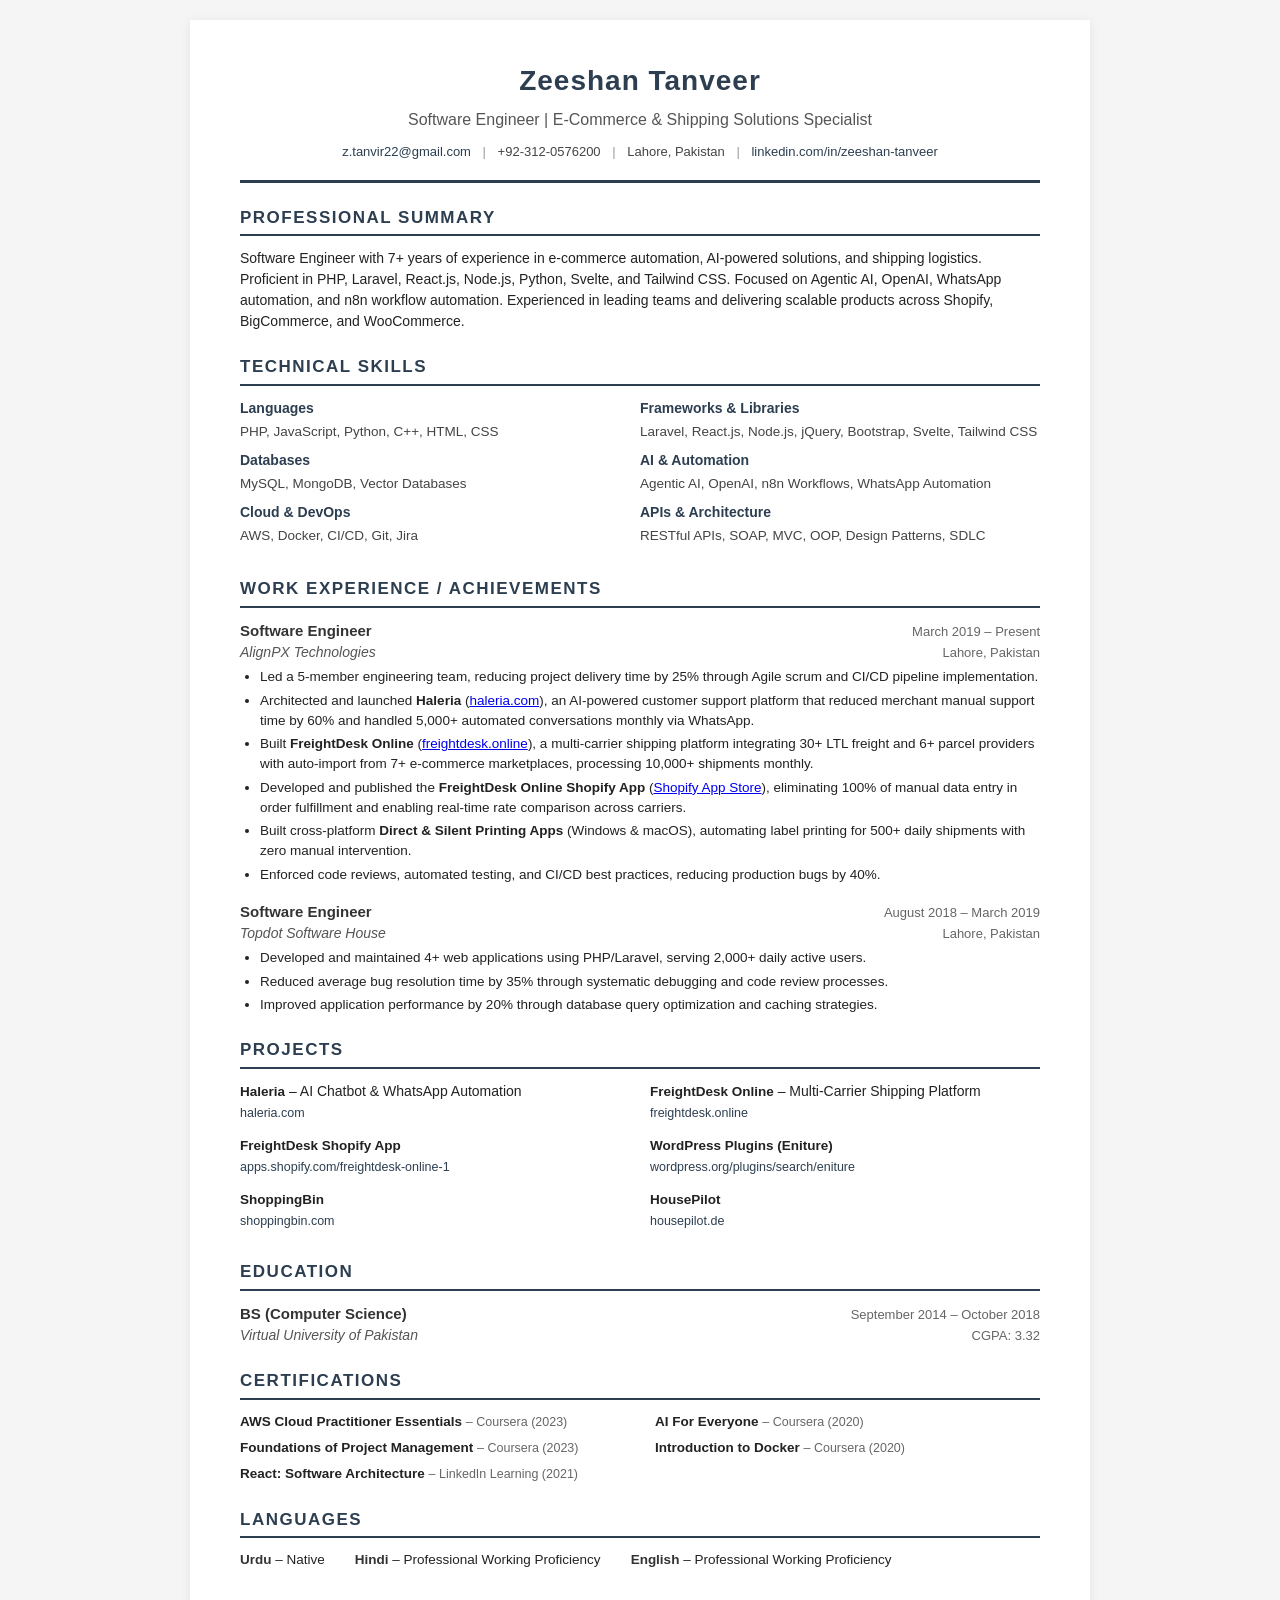
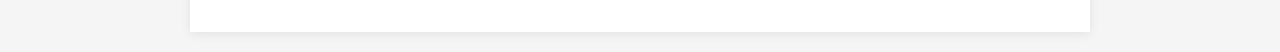
==== commit 4abf0bf1: "Update CV" ====
--- a/cv.html
+++ b/cv.html
@@ -1,10 +1,11 @@
 <!DOCTYPE html>
+<!-- ATS-Friendly CV — For USA / Europe (No Photo) -->
 <html lang="en">
 
 <head>
     <meta charset="UTF-8">
     <meta name="viewport" content="width=device-width, initial-scale=1.0">
-    <title>Zeeshan Tanveer - Software Engineer</title>
+    <title>Zeeshan Tanveer - Software Engineer (ATS)</title>
     <style>
         /* ATS-friendly: simple, clean styles with semantic HTML */
         * {
@@ -280,7 +281,7 @@
         <!-- HEADER -->
         <header>
             <h1>Zeeshan Tanveer</h1>
-            <div class="title">Software Engineer | E-Commerce, AI Automation &amp; Shipping Solutions Specialist</div>
+            <div class="title">Software Engineer | E-Commerce &amp; Shipping Solutions Specialist</div>
             <div class="contact-info">
                 <a href="mailto:z.tanvir22@gmail.com">z.tanvir22@gmail.com</a>
                 <span class="separator">|</span>
@@ -309,7 +310,7 @@
             <h2>Technical Skills</h2>
             <div class="skills-grid">
                 <div class="skills-category">
-                    <h3>Programming Languages</h3>
+                    <h3>Languages</h3>
                     <p>PHP, JavaScript, Python, C++, HTML, CSS</p>
                 </div>
                 <div class="skills-category">
@@ -322,30 +323,22 @@
                 </div>
                 <div class="skills-category">
                     <h3>AI &amp; Automation</h3>
-                    <p>Agentic AI, OpenAI, n8n Workflow Automation, WhatsApp Automation, Commerce Automation</p>
+                    <p>Agentic AI, OpenAI, n8n Workflows, WhatsApp Automation</p>
                 </div>
                 <div class="skills-category">
                     <h3>Cloud &amp; DevOps</h3>
-                    <p>AWS, Docker, CI/CD, CPanel, Git, Jira</p>
-                </div>
-                <div class="skills-category">
-                    <h3>APIs &amp; Integrations</h3>
-                    <p>RESTful APIs, SOAP, API Integrations, Socket Programming</p>
-                </div>
-                <div class="skills-category">
-                    <h3>Software Engineering</h3>
-                    <p>OOP, Design Patterns (MVC, Singleton, Factory, Observer), SDLC, Data Security</p>
-                </div>
-                <div class="skills-category">
-                    <h3>Soft Skills</h3>
-                    <p>Team Management, Time Management, Adaptability, Creativity, Teamwork, Multitasking</p>
+                    <p>AWS, Docker, CI/CD, Git, Jira</p>
+                </div>
+                <div class="skills-category">
+                    <h3>APIs &amp; Architecture</h3>
+                    <p>RESTful APIs, SOAP, MVC, OOP, Design Patterns, SDLC</p>
                 </div>
             </div>
         </section>
 
         <!-- WORK EXPERIENCE -->
         <section>
-            <h2>Work Experience</h2>
+            <h2>Work Experience / Achievements</h2>
 
             <article class="entry">
                 <div class="entry-header">
@@ -357,14 +350,24 @@
                     <span class="location">Lahore, Pakistan</span>
                 </div>
                 <ul>
-                    <li>Led a team of software engineers delivering high-quality products on time and within budget.
-                    </li>
-                    <li>Architected scalable software systems handling high volumes of traffic and data.</li>
-                    <li>Built and launched Haleria, an AI-powered customer support platform with WhatsApp automation and
-                        automated order processing.</li>
-                    <li>Collaborated with cross-functional teams to define, prioritize, and deliver product features.
-                    </li>
-                    <li>Enforced best practices including code reviews, testing, CI/CD, and Agile scrum processes.</li>
+                    <li>Led a 5-member engineering team, reducing project delivery time by 25% through Agile scrum and
+                        CI/CD pipeline implementation.</li>
+                    <li>Architected and launched <strong>Haleria</strong> (<a href="https://haleria.com/"
+                            target="_blank">haleria.com</a>), an AI-powered customer support platform that reduced
+                        merchant manual support time by 60% and handled 5,000+ automated conversations monthly via
+                        WhatsApp.</li>
+                    <li>Built <strong>FreightDesk Online</strong> (<a href="https://freightdesk.online"
+                            target="_blank">freightdesk.online</a>), a multi-carrier shipping platform integrating 30+
+                        LTL freight and 6+ parcel providers with auto-import from 7+ e-commerce marketplaces, processing
+                        10,000+ shipments monthly.</li>
+                    <li>Developed and published the <strong>FreightDesk Online Shopify App</strong> (<a
+                            href="https://apps.shopify.com/freightdesk-online-1" target="_blank">Shopify App Store</a>),
+                        eliminating 100% of manual data entry in order fulfillment and enabling real-time rate
+                        comparison across carriers.</li>
+                    <li>Built cross-platform <strong>Direct &amp; Silent Printing Apps</strong> (Windows &amp; macOS),
+                        automating label printing for 500+ daily shipments with zero manual intervention.</li>
+                    <li>Enforced code reviews, automated testing, and CI/CD best practices, reducing production bugs by
+                        40%.</li>
                 </ul>
             </article>
 
@@ -378,115 +381,32 @@
                     <span class="location">Lahore, Pakistan</span>
                 </div>
                 <ul>
-                    <li>Designed, developed, and maintained web applications using PHP and the Laravel framework.</li>
-                    <li>Wrote clean, testable, and efficient code following coding standards and best practices.</li>
-                    <li>Participated in code reviews to ensure quality and adherence to standards.</li>
-                    <li>Troubleshot and debugged production issues in a timely manner.</li>
-                    <li>Attended daily scrum meetings to track progress and meet deadlines.</li>
+                    <li>Developed and maintained 4+ web applications using PHP/Laravel, serving 2,000+ daily active
+                        users.</li>
+                    <li>Reduced average bug resolution time by 35% through systematic debugging and code review
+                        processes.</li>
+                    <li>Improved application performance by 20% through database query optimization and caching
+                        strategies.</li>
                 </ul>
             </article>
         </section>
 
-        <!-- KEY ACHIEVEMENTS -->
-        <section>
-            <h2>Key Achievements</h2>
-
-            <article class="entry">
-                <div class="entry-header">
-                    <span class="role">Haleria &ndash; AI-Powered Customer Support &amp; Shopify Chatbot Platform</span>
-                    <span class="period">March 2025 &ndash; Present</span>
-                </div>
-                <div class="entry-sub">
-                    <span class="company">@ AlignPX</span>
-                </div>
-                <div class="entry-link"><a href="https://haleria.com/" target="_blank">haleria.com</a></div>
-                <ul>
-                    <li>Developed an AI-Powered Chat Assistant and Shopify App delivering instant responses from
-                        knowledge bases, browsing product catalogs, processing orders, and providing real-time order
-                        tracking.</li>
-                    <li>Implemented WhatsApp Chat Automation to manage conversations, send notifications, and automate
-                        support flows.</li>
-                    <li>Designed the system to operate 24/7, saving merchants significant manual support time and
-                        increasing customer satisfaction.</li>
-                </ul>
-            </article>
-
-            <article class="entry">
-                <div class="entry-header">
-                    <span class="role">FreightDesk Online</span>
-                    <span class="period">September 2019 &ndash; Present</span>
-                </div>
-                <div class="entry-sub">
-                    <span class="company">@ AlignPX</span>
-                </div>
-                <div class="entry-link"><a href="https://freightdesk.online" target="_blank">freightdesk.online</a>
-                </div>
-                <ul>
-                    <li>Automated LTL freight, parcel, and postal shipping with auto-import from 7+ e-commerce
-                        marketplaces (Shopify, WooCommerce, BigCommerce, Magento, etc.).</li>
-                    <li>Integrated shipping rates from 30+ LTL Freight and 6+ Parcel &amp; Postal providers with
-                        real-time tracking updates.</li>
-                    <li>Enabled rate comparison, shipment creation, and scheduled pickup in a single unified platform.
-                    </li>
-                </ul>
-            </article>
-
-            <article class="entry">
-                <div class="entry-header">
-                    <span class="role">FreightDesk Online (Shopify App)</span>
-                    <span class="period">November 2022 &ndash; December 2022</span>
-                </div>
-                <div class="entry-sub">
-                    <span class="company">@ AlignPX</span>
-                </div>
-                <div class="entry-link"><a href="https://apps.shopify.com/freightdesk-online-1"
-                        target="_blank">apps.shopify.com/freightdesk-online-1</a></div>
-                <ul>
-                    <li>Developed and published the Shopify App enabling automatic order import and multi-carrier
-                        shipping.</li>
-                    <li>Built rate and transit time comparison across connected shipping providers with discounted
-                        rates.</li>
-                    <li>Eliminated manual data entry in order fulfillment with 100% accuracy.</li>
-                </ul>
-            </article>
-        </section>
-
         <!-- PROJECTS -->
         <section>
             <h2>Projects</h2>
             <div class="projects-list">
                 <div class="project-item">
-                    <strong>Haleria</strong><br>
+                    <strong>Haleria</strong> &ndash; AI Chatbot &amp; WhatsApp Automation<br>
                     <a href="https://haleria.com/" target="_blank">haleria.com</a>
                 </div>
                 <div class="project-item">
-                    <strong>FreightDesk Online</strong><br>
+                    <strong>FreightDesk Online</strong> &ndash; Multi-Carrier Shipping Platform<br>
                     <a href="https://freightdesk.online" target="_blank">freightdesk.online</a>
                 </div>
                 <div class="project-item">
-                    <strong>FreightDesk Online Shopify App</strong><br>
+                    <strong>FreightDesk Shopify App</strong><br>
                     <a href="https://apps.shopify.com/freightdesk-online-1"
                         target="_blank">apps.shopify.com/freightdesk-online-1</a>
-                </div>
-                <div class="project-item">
-                    <strong>Direct &amp; Silent Printing Apps</strong> (Windows, macOS)<br>
-                    <span style="font-size: 12.5px; color: #666;">December 2022 &ndash; Present</span>
-                </div>
-                <div class="project-item">
-                    <strong>ShoppingBin</strong><br>
-                    <a href="https://shoppingbin.com" target="_blank">shoppingbin.com</a>
-                </div>
-                <div class="project-item">
-                    <strong>Mondecheval</strong><br>
-                    <a href="https://mondecheval.com" target="_blank">mondecheval.com</a>
-                </div>
-                <div class="project-item">
-                    <strong>Kotore</strong><br>
-                    <a href="https://kotore.com" target="_blank">kotore.com</a>
-                </div>
-                <div class="project-item">
-                    <strong>Gardenia</strong><br>
-                    <a href="https://www.gardenia.net" target="_blank">gardenia.net</a>
                 </div>
                 <div class="project-item">
                     <strong>WordPress Plugins (Eniture)</strong><br>
@@ -494,20 +414,19 @@
                         target="_blank">wordpress.org/plugins/search/eniture</a>
                 </div>
                 <div class="project-item">
+                    <strong>ShoppingBin</strong><br>
+                    <a href="https://shoppingbin.com" target="_blank">shoppingbin.com</a>
+                </div>
+                <div class="project-item">
                     <strong>HousePilot</strong><br>
                     <a href="https://housepilot.de" target="_blank">housepilot.de</a>
                 </div>
-                <div class="project-item">
-                    <strong>B&amp;B Manufacturing</strong><br>
-                    <a href="https://bbmfg.com" target="_blank">bbmfg.com</a>
-                </div>
             </div>
         </section>
 
         <!-- EDUCATION -->
         <section>
             <h2>Education</h2>
-
             <article class="entry">
                 <div class="entry-header">
                     <span class="role">BS (Computer Science)</span>
@@ -516,17 +435,6 @@
                 <div class="entry-sub">
                     <span class="company">Virtual University of Pakistan</span>
                     <span class="location">CGPA: 3.32</span>
-                </div>
-            </article>
-
-            <article class="entry">
-                <div class="entry-header">
-                    <span class="role">Intermediate in Computer Science</span>
-                    <span class="period">June 2011 &ndash; June 2013</span>
-                </div>
-                <div class="entry-sub">
-                    <span class="company">Al-Dawa Model High School, Muridke</span>
-                    <span class="location">70%</span>
                 </div>
             </article>
         </section>
@@ -548,18 +456,6 @@
                     <span class="cert-period"> &ndash; LinkedIn Learning (2021)</span>
                 </div>
                 <div class="cert-item">
-                    <span class="cert-name">Advanced SQL for Data Scientists</span>
-                    <span class="cert-period"> &ndash; LinkedIn Learning (2021)</span>
-                </div>
-                <div class="cert-item">
-                    <span class="cert-name">Network Defense &amp; Cyber Operations</span>
-                    <span class="cert-period"> (2020&ndash;2021)</span>
-                </div>
-                <div class="cert-item">
-                    <span class="cert-name">AWS: Publish a NodeJS Website from Scratch</span>
-                    <span class="cert-period"> &ndash; Coursera (2020)</span>
-                </div>
-                <div class="cert-item">
                     <span class="cert-name">AI For Everyone</span>
                     <span class="cert-period"> &ndash; Coursera (2020)</span>
                 </div>
@@ -575,6 +471,7 @@
             <h2>Languages</h2>
             <div class="languages-list">
                 <div class="lang-item"><strong>Urdu</strong> &ndash; Native</div>
+                <div class="lang-item"><strong>Hindi</strong> &ndash; Professional Working Proficiency</div>
                 <div class="lang-item"><strong>English</strong> &ndash; Professional Working Proficiency</div>
             </div>
         </section>
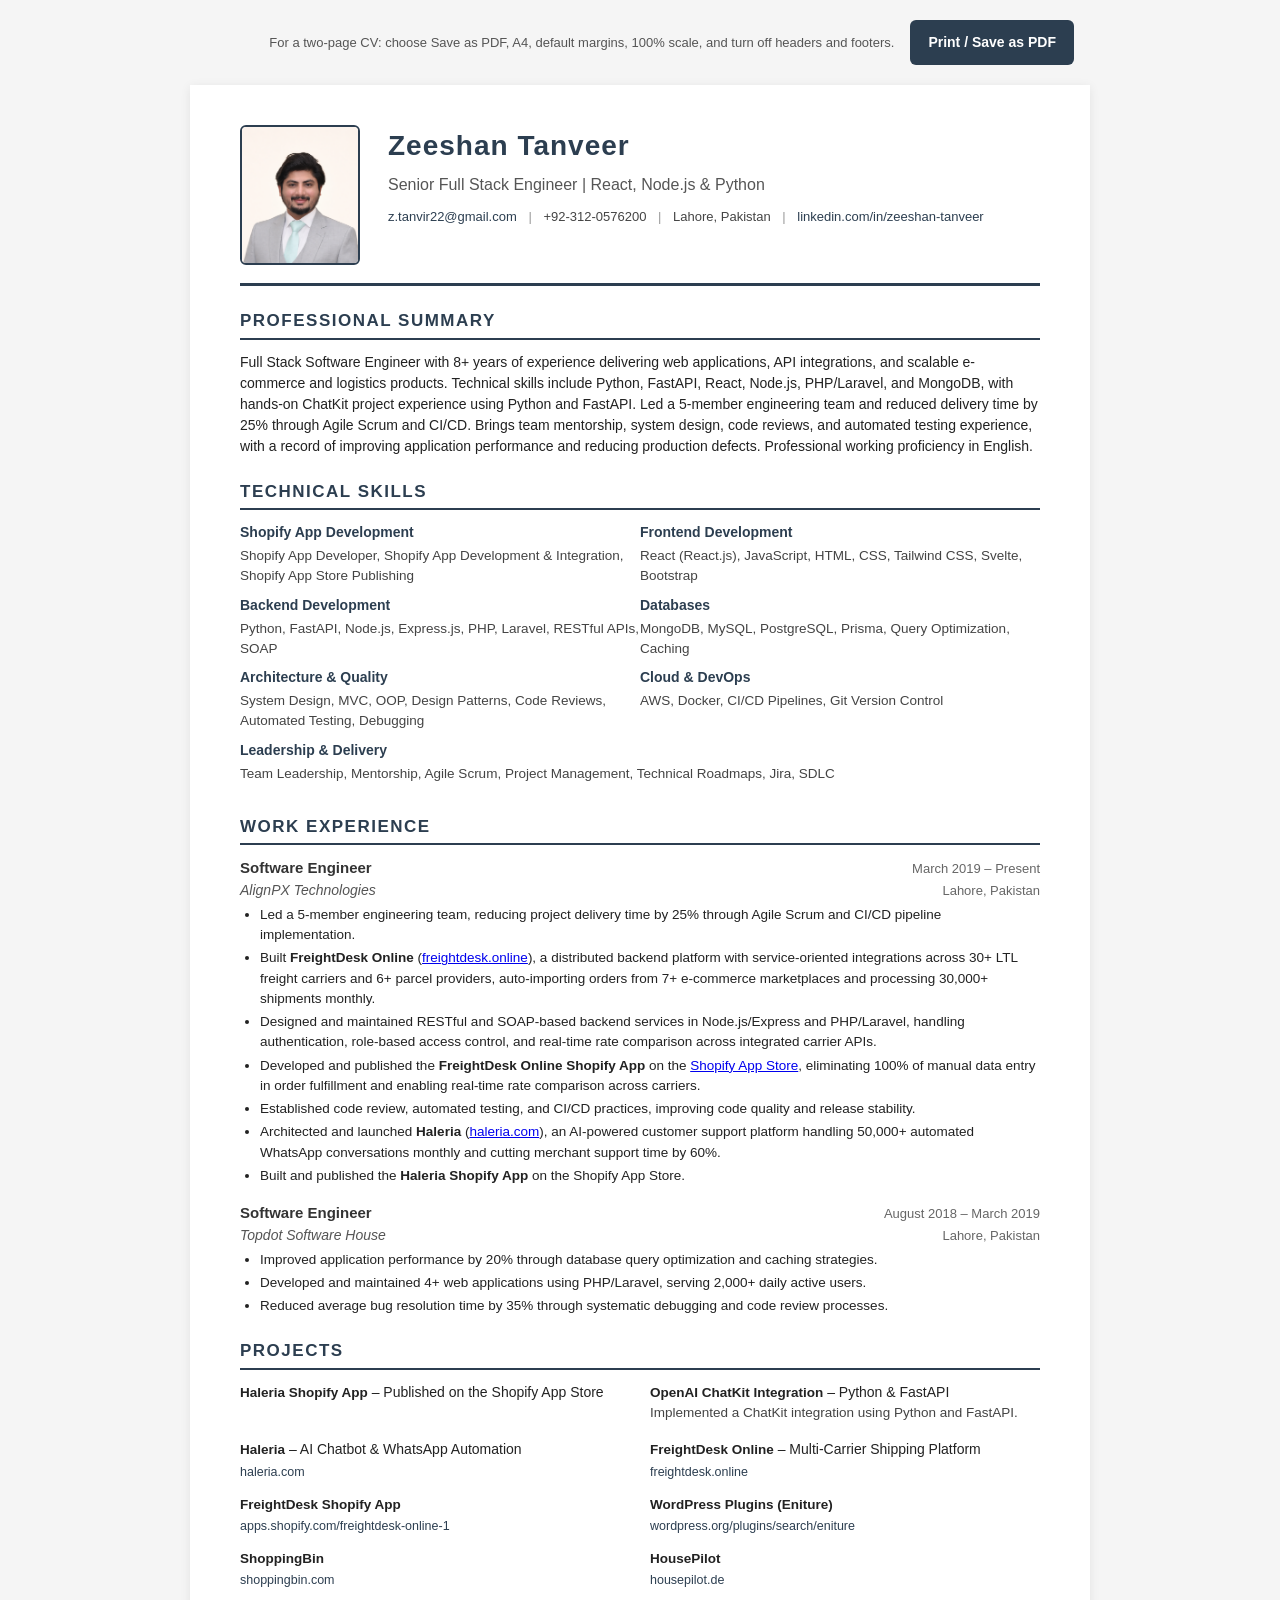
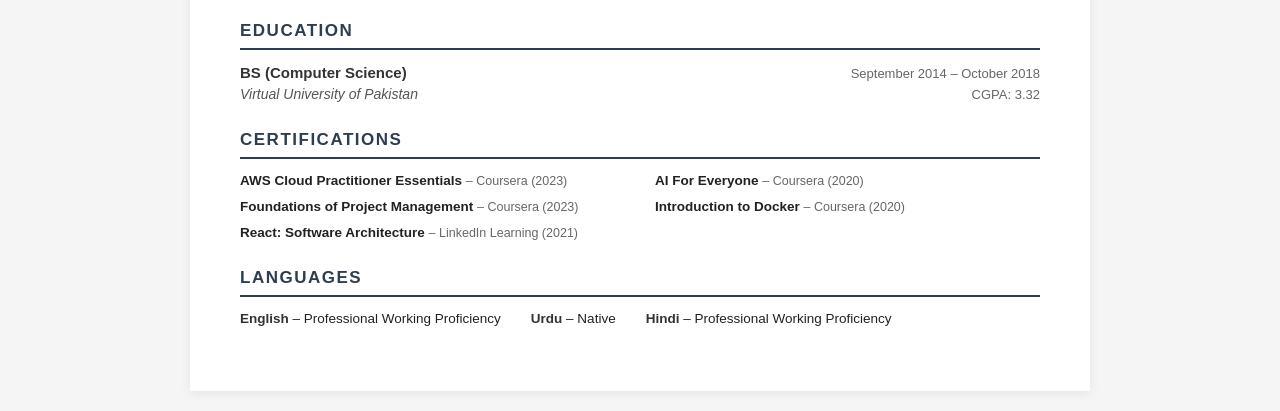
==== commit b82d6e2a: "Fix" ====
--- a/cv.html
+++ b/cv.html
@@ -1,11 +1,11 @@
 <!DOCTYPE html>
-<!-- ATS-Friendly CV — For USA / Europe (No Photo) -->
+<!-- ATS-friendly CV tailored for DH Services Group: Senior Full Stack Engineer -->
 <html lang="en">
 
 <head>
     <meta charset="UTF-8">
     <meta name="viewport" content="width=device-width, initial-scale=1.0">
-    <title>Zeeshan Tanveer - Software Engineer (ATS)</title>
+    <title>Zeeshan Tanveer - Senior Full Stack Engineer</title>
     <style>
         /* ATS-friendly: simple, clean styles with semantic HTML */
         * {
@@ -30,12 +30,83 @@
             box-shadow: 0 2px 10px rgba(0, 0, 0, 0.08);
         }
 
+        .print-toolbar {
+            max-width: 900px;
+            margin: 20px auto 0;
+            padding: 0 16px;
+            display: flex;
+            align-items: center;
+            justify-content: flex-end;
+            flex-wrap: wrap;
+            gap: 10px 16px;
+        }
+
+        .print-toolbar p {
+            font-size: 13px;
+            color: #555;
+        }
+
+        .print-button {
+            border: 0;
+            border-radius: 6px;
+            padding: 12px 18px;
+            background: #2c3e50;
+            color: #fff;
+            font: inherit;
+            font-weight: 600;
+            cursor: pointer;
+        }
+
+        .print-button:hover {
+            background: #1d2b39;
+        }
+
+        .print-button:focus-visible {
+            outline: 3px solid #287bb5;
+            outline-offset: 3px;
+        }
+
         /* Header */
         header {
-            text-align: center;
+            display: flex;
+            align-items: flex-start;
+            gap: 28px;
+            text-align: left;
             border-bottom: 3px solid #2c3e50;
             padding-bottom: 18px;
             margin-bottom: 22px;
+        }
+
+        .profile-photo {
+            display: block;
+            width: 120px;
+            height: 140px;
+            flex-shrink: 0;
+            object-fit: cover;
+            object-position: center top;
+            border: 2px solid #2c3e50;
+            border-radius: 6px;
+        }
+
+        .header-info {
+            flex: 1;
+            min-width: 0;
+            overflow-wrap: anywhere;
+        }
+
+        @media screen and (max-width: 600px) {
+            .cv-container {
+                padding: 24px;
+            }
+
+            header {
+                gap: 16px;
+                flex-wrap: wrap;
+            }
+
+            .header-info {
+                flex-basis: 220px;
+            }
         }
 
         h1 {
@@ -248,49 +319,152 @@
         }
 
         /* Print styles */
+        @page {
+            size: A4 portrait;
+            margin: 12mm;
+        }
+
         @media print {
             body {
                 background: white;
-                font-size: 12px;
+                line-height: 1.3;
+                -webkit-print-color-adjust: exact;
+                print-color-adjust: exact;
+            }
+
+            .print-toolbar {
+                display: none;
             }
 
             .cv-container {
                 box-shadow: none;
-                padding: 20px 30px;
+                max-width: none;
+                width: 100%;
+                padding: 0;
                 margin: 0;
             }
 
-            h1 {
-                font-size: 24px;
+            /* Fit the complete content into two A4 pages without shrinking text. */
+            header {
+                gap: 20px;
+                padding-bottom: 12px;
+                margin-bottom: 14px;
+            }
+
+            .profile-photo {
+                width: 100px;
+                height: 117px;
+            }
+
+            section {
+                margin-bottom: 14px;
             }
 
             h2 {
-                font-size: 15px;
-            }
-
-            a {
-                color: #000;
+                margin-bottom: 8px;
+                padding-bottom: 3px;
+            }
+
+            .entry {
+                margin-bottom: 12px;
+            }
+
+            .skills-grid {
+                column-gap: 16px;
+            }
+
+            .skills-category {
+                flex-basis: calc(50% - 8px);
+                margin-bottom: 6px;
+            }
+
+            .projects-list {
+                gap: 4px 20px;
+            }
+
+            #projects {
+                break-before: page;
+                page-break-before: always;
+            }
+
+            .cv-container a,
+            .cv-container a:visited {
+                color: #2c3e50;
+                text-decoration: none;
+            }
+
+            header,
+            .entry,
+            .skills-grid,
+            .projects-list,
+            .cert-list,
+            .languages-list {
+                break-inside: avoid;
+                page-break-inside: avoid;
+            }
+
+            h2,
+            h3,
+            .entry-header,
+            .entry-sub {
+                break-after: avoid;
+                page-break-after: avoid;
+            }
+
+            li,
+            .skills-category,
+            .project-item,
+            .cert-item {
+                break-inside: avoid;
+                page-break-inside: avoid;
+            }
+
+            p,
+            li {
+                orphans: 3;
+                widows: 3;
+            }
+
+            .skills-category,
+            .project-item {
+                min-width: 0;
+                overflow-wrap: anywhere;
+            }
+
+            .languages-list {
+                flex-wrap: wrap;
+                gap: 8px 24px;
             }
         }
     </style>
 </head>
 
 <body>
+    <div class="print-toolbar">
+        <p id="print-help">For a two-page CV: choose Save as PDF, A4, default margins, 100% scale, and turn off headers and footers.</p>
+        <button class="print-button" type="button" aria-describedby="print-help" onclick="window.print()">
+            Print / Save as PDF
+        </button>
+    </div>
     <div class="cv-container">
 
         <!-- HEADER -->
         <header>
-            <h1>Zeeshan Tanveer</h1>
-            <div class="title">Software Engineer | E-Commerce &amp; Shipping Solutions Specialist</div>
-            <div class="contact-info">
-                <a href="mailto:z.tanvir22@gmail.com">z.tanvir22@gmail.com</a>
-                <span class="separator">|</span>
-                +92-312-0576200
-                <span class="separator">|</span>
-                Lahore, Pakistan
-                <span class="separator">|</span>
-                <a href="https://www.linkedin.com/in/zeeshan-tanveer"
-                    target="_blank">linkedin.com/in/zeeshan-tanveer</a>
+            <img class="profile-photo" src="4182d1ef-129e-41c8-a145-03324dbda418.png"
+                alt="Portrait of Zeeshan Tanveer" width="120" height="140">
+            <div class="header-info">
+                <h1>Zeeshan Tanveer</h1>
+                <div class="title">Senior Full Stack Engineer | React, Node.js &amp; Python</div>
+                <div class="contact-info">
+                    <a href="mailto:z.tanvir22@gmail.com">z.tanvir22@gmail.com</a>
+                    <span class="separator">|</span>
+                    +92-312-0576200
+                    <span class="separator">|</span>
+                    Lahore, Pakistan
+                    <span class="separator">|</span>
+                    <a href="https://www.linkedin.com/in/zeeshan-tanveer"
+                        target="_blank">linkedin.com/in/zeeshan-tanveer</a>
+                </div>
             </div>
         </header>
 
@@ -298,10 +472,13 @@
         <section>
             <h2>Professional Summary</h2>
             <p>
-                Software Engineer with 7+ years of experience in e-commerce automation, AI-powered solutions, and
-                shipping logistics. Proficient in PHP, Laravel, React.js, Node.js, Python, Svelte, and Tailwind CSS.
-                Focused on Agentic AI, OpenAI, WhatsApp automation, and n8n workflow automation. Experienced in leading
-                teams and delivering scalable products across Shopify, BigCommerce, and WooCommerce.
+                Full Stack Software Engineer with 8+ years of experience delivering web applications, API integrations,
+                and scalable e-commerce and logistics products. Technical skills include Python, FastAPI, React,
+                Node.js, PHP/Laravel, and MongoDB, with hands-on ChatKit project experience using Python and FastAPI.
+                Led a 5-member engineering team and reduced delivery time by 25% through
+                Agile Scrum and CI/CD. Brings team mentorship, system design, code reviews, and automated testing
+                experience, with a record of improving application performance and reducing production defects.
+                Professional working proficiency in English.
             </p>
         </section>
 
@@ -310,35 +487,39 @@
             <h2>Technical Skills</h2>
             <div class="skills-grid">
                 <div class="skills-category">
-                    <h3>Languages</h3>
-                    <p>PHP, JavaScript, Python, C++, HTML, CSS</p>
+                    <h3>Shopify App Development</h3>
+                    <p>Shopify App Developer, Shopify App Development &amp; Integration, Shopify App Store Publishing</p>
                 </div>
                 <div class="skills-category">
-                    <h3>Frameworks &amp; Libraries</h3>
-                    <p>Laravel, React.js, Node.js, jQuery, Bootstrap, Svelte, Tailwind CSS</p>
+                    <h3>Frontend Development</h3>
+                    <p>React (React.js), JavaScript, HTML, CSS, Tailwind CSS, Svelte, Bootstrap</p>
+                </div>
+                <div class="skills-category">
+                    <h3>Backend Development</h3>
+                    <p>Python, FastAPI, Node.js, Express.js, PHP, Laravel, RESTful APIs, SOAP</p>
                 </div>
                 <div class="skills-category">
                     <h3>Databases</h3>
-                    <p>MySQL, MongoDB, Vector Databases</p>
+                    <p>MongoDB, MySQL, PostgreSQL, Prisma, Query Optimization, Caching</p>
                 </div>
                 <div class="skills-category">
-                    <h3>AI &amp; Automation</h3>
-                    <p>Agentic AI, OpenAI, n8n Workflows, WhatsApp Automation</p>
+                    <h3>Architecture &amp; Quality</h3>
+                    <p>System Design, MVC, OOP, Design Patterns, Code Reviews, Automated Testing, Debugging</p>
                 </div>
                 <div class="skills-category">
                     <h3>Cloud &amp; DevOps</h3>
-                    <p>AWS, Docker, CI/CD, Git, Jira</p>
+                    <p>AWS, Docker, CI/CD Pipelines, Git Version Control</p>
                 </div>
                 <div class="skills-category">
-                    <h3>APIs &amp; Architecture</h3>
-                    <p>RESTful APIs, SOAP, MVC, OOP, Design Patterns, SDLC</p>
+                    <h3>Leadership &amp; Delivery</h3>
+                    <p>Team Leadership, Mentorship, Agile Scrum, Project Management, Technical Roadmaps, Jira, SDLC</p>
                 </div>
             </div>
         </section>
 
         <!-- WORK EXPERIENCE -->
         <section>
-            <h2>Work Experience / Achievements</h2>
+            <h2>Work Experience</h2>
 
             <article class="entry">
                 <div class="entry-header">
@@ -350,24 +531,25 @@
                     <span class="location">Lahore, Pakistan</span>
                 </div>
                 <ul>
-                    <li>Led a 5-member engineering team, reducing project delivery time by 25% through Agile scrum and
+                    <li>Led a 5-member engineering team, reducing project delivery time by 25% through Agile Scrum and
                         CI/CD pipeline implementation.</li>
-                    <li>Architected and launched <strong>Haleria</strong> (<a href="https://haleria.com/"
-                            target="_blank">haleria.com</a>), an AI-powered customer support platform that reduced
-                        merchant manual support time by 60% and handled 5,000+ automated conversations monthly via
-                        WhatsApp.</li>
                     <li>Built <strong>FreightDesk Online</strong> (<a href="https://freightdesk.online"
-                            target="_blank">freightdesk.online</a>), a multi-carrier shipping platform integrating 30+
-                        LTL freight and 6+ parcel providers with auto-import from 7+ e-commerce marketplaces, processing
-                        10,000+ shipments monthly.</li>
-                    <li>Developed and published the <strong>FreightDesk Online Shopify App</strong> (<a
-                            href="https://apps.shopify.com/freightdesk-online-1" target="_blank">Shopify App Store</a>),
+                            target="_blank">freightdesk.online</a>), a distributed backend platform with service-oriented
+                        integrations across 30+ LTL freight carriers and 6+ parcel providers, auto-importing orders from
+                        7+ e-commerce marketplaces and processing 30,000+ shipments monthly.</li>
+                    <li>Designed and maintained RESTful and SOAP-based backend services in Node.js/Express and
+                        PHP/Laravel, handling authentication, role-based access control, and real-time rate comparison
+                        across integrated carrier APIs.</li>
+                    <li>Developed and published the <strong>FreightDesk Online Shopify App</strong> on the <a
+                            href="https://apps.shopify.com/freightdesk-online-1" target="_blank">Shopify App Store</a>,
                         eliminating 100% of manual data entry in order fulfillment and enabling real-time rate
                         comparison across carriers.</li>
-                    <li>Built cross-platform <strong>Direct &amp; Silent Printing Apps</strong> (Windows &amp; macOS),
-                        automating label printing for 500+ daily shipments with zero manual intervention.</li>
-                    <li>Enforced code reviews, automated testing, and CI/CD best practices, reducing production bugs by
-                        40%.</li>
+                    <li>Established code review, automated testing, and CI/CD practices, improving code quality and
+                        release stability.</li>
+                    <li>Architected and launched <strong>Haleria</strong> (<a href="https://haleria.com/"
+                            target="_blank">haleria.com</a>), an AI-powered customer support platform handling 50,000+
+                        automated WhatsApp conversations monthly and cutting merchant support time by 60%.</li>
+                    <li>Built and published the <strong>Haleria Shopify App</strong> on the Shopify App Store.</li>
                 </ul>
             </article>
 
@@ -381,20 +563,27 @@
                     <span class="location">Lahore, Pakistan</span>
                 </div>
                 <ul>
+                    <li>Improved application performance by 20% through database query optimization and caching
+                        strategies.</li>
                     <li>Developed and maintained 4+ web applications using PHP/Laravel, serving 2,000+ daily active
                         users.</li>
                     <li>Reduced average bug resolution time by 35% through systematic debugging and code review
                         processes.</li>
-                    <li>Improved application performance by 20% through database query optimization and caching
-                        strategies.</li>
                 </ul>
             </article>
         </section>
 
         <!-- PROJECTS -->
-        <section>
+        <section id="projects">
             <h2>Projects</h2>
             <div class="projects-list">
+                <div class="project-item">
+                    <strong>Haleria Shopify App</strong> &ndash; Published on the Shopify App Store
+                </div>
+                <div class="project-item">
+                    <strong>OpenAI ChatKit Integration</strong> &ndash; Python &amp; FastAPI<br>
+                    <p class="entry-description">Implemented a ChatKit integration using Python and FastAPI.</p>
+                </div>
                 <div class="project-item">
                     <strong>Haleria</strong> &ndash; AI Chatbot &amp; WhatsApp Automation<br>
                     <a href="https://haleria.com/" target="_blank">haleria.com</a>
@@ -470,13 +659,13 @@
         <section>
             <h2>Languages</h2>
             <div class="languages-list">
+                <div class="lang-item"><strong>English</strong> &ndash; Professional Working Proficiency</div>
                 <div class="lang-item"><strong>Urdu</strong> &ndash; Native</div>
                 <div class="lang-item"><strong>Hindi</strong> &ndash; Professional Working Proficiency</div>
-                <div class="lang-item"><strong>English</strong> &ndash; Professional Working Proficiency</div>
             </div>
         </section>
 
     </div>
 </body>
 
-</html>+</html>
